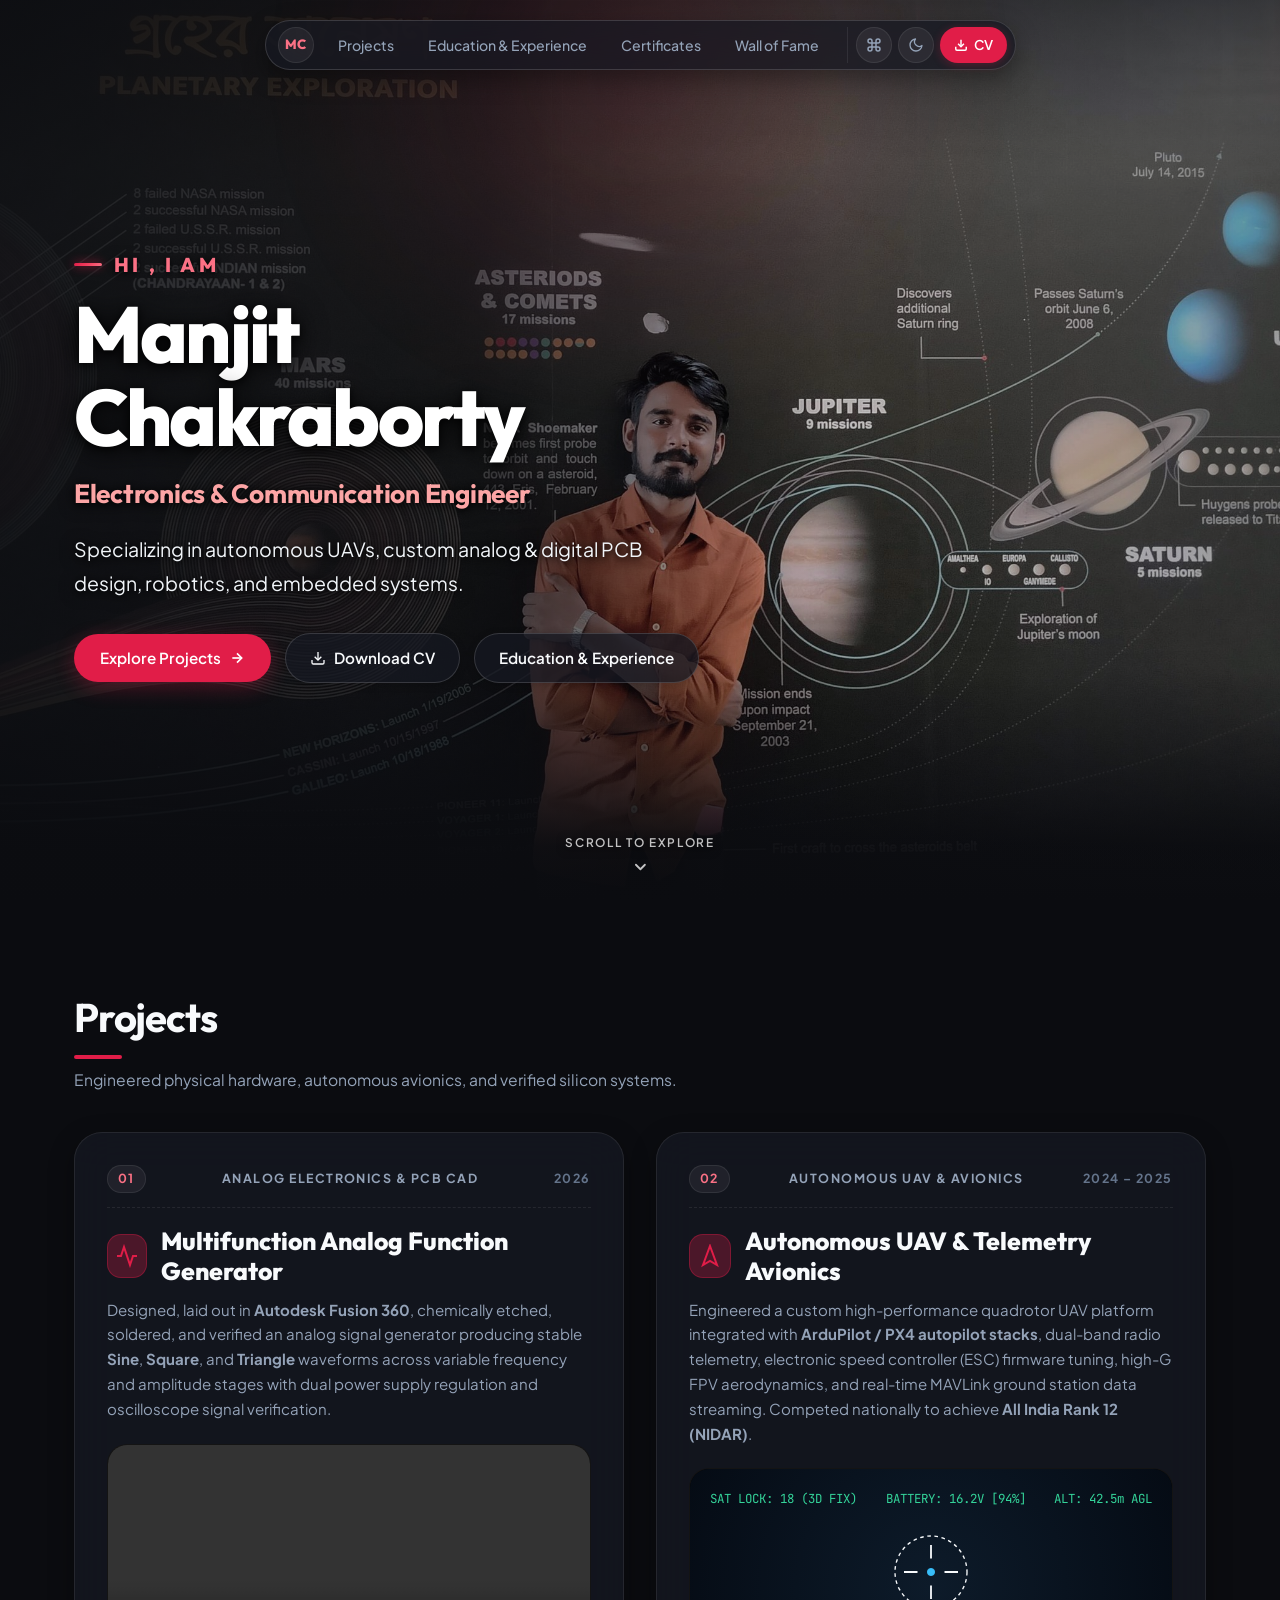
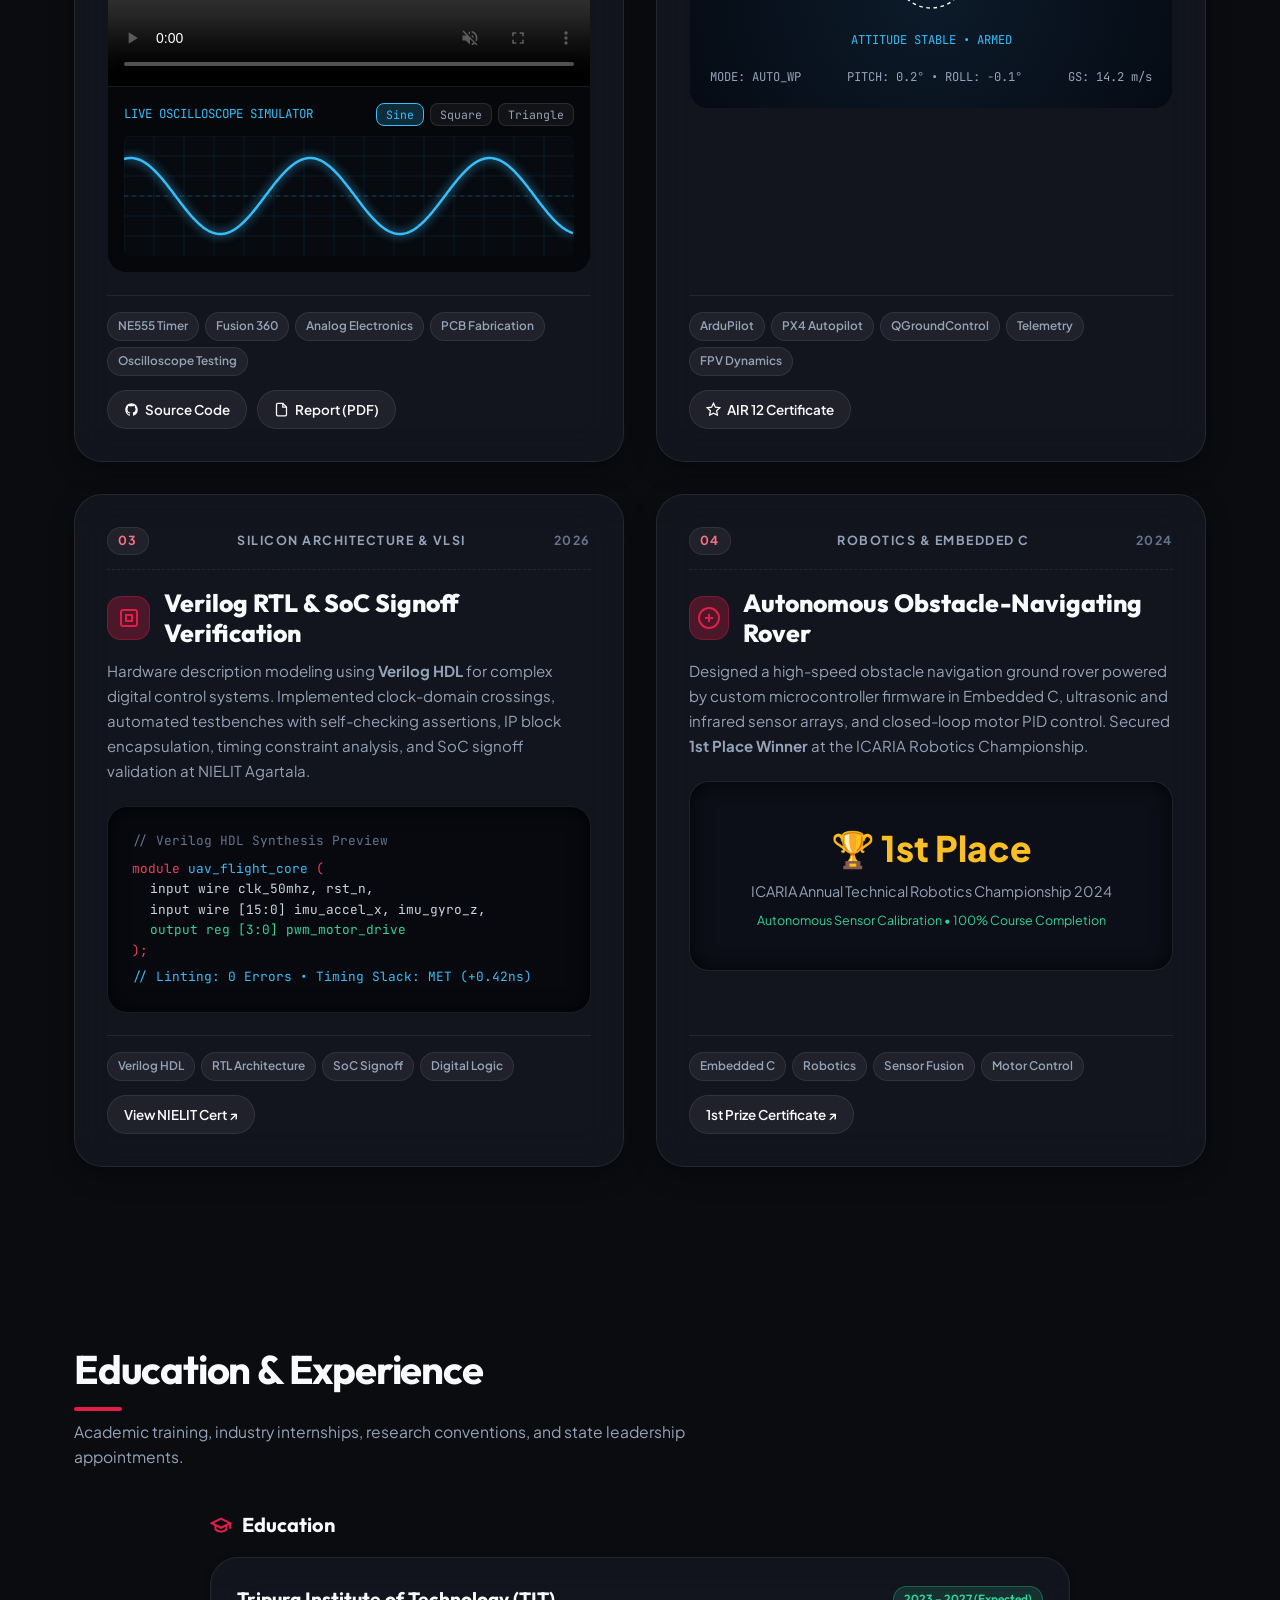
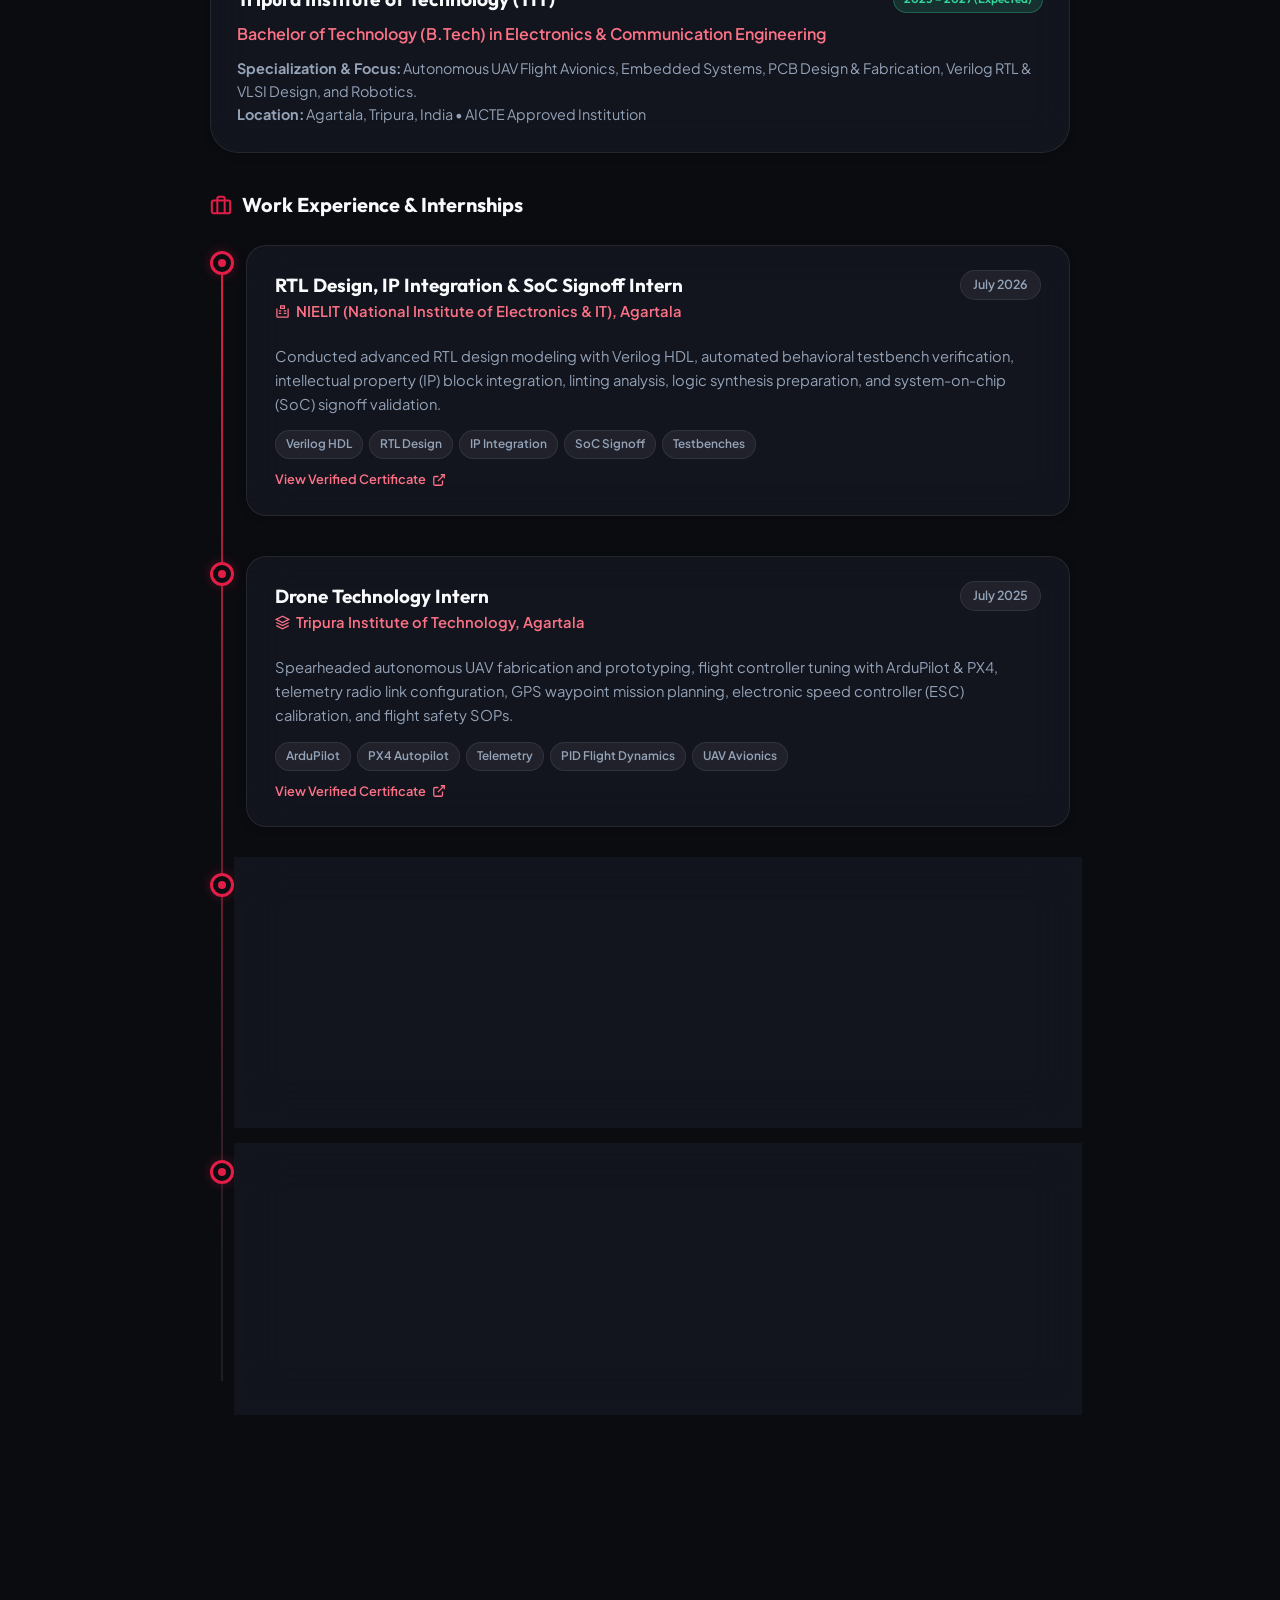
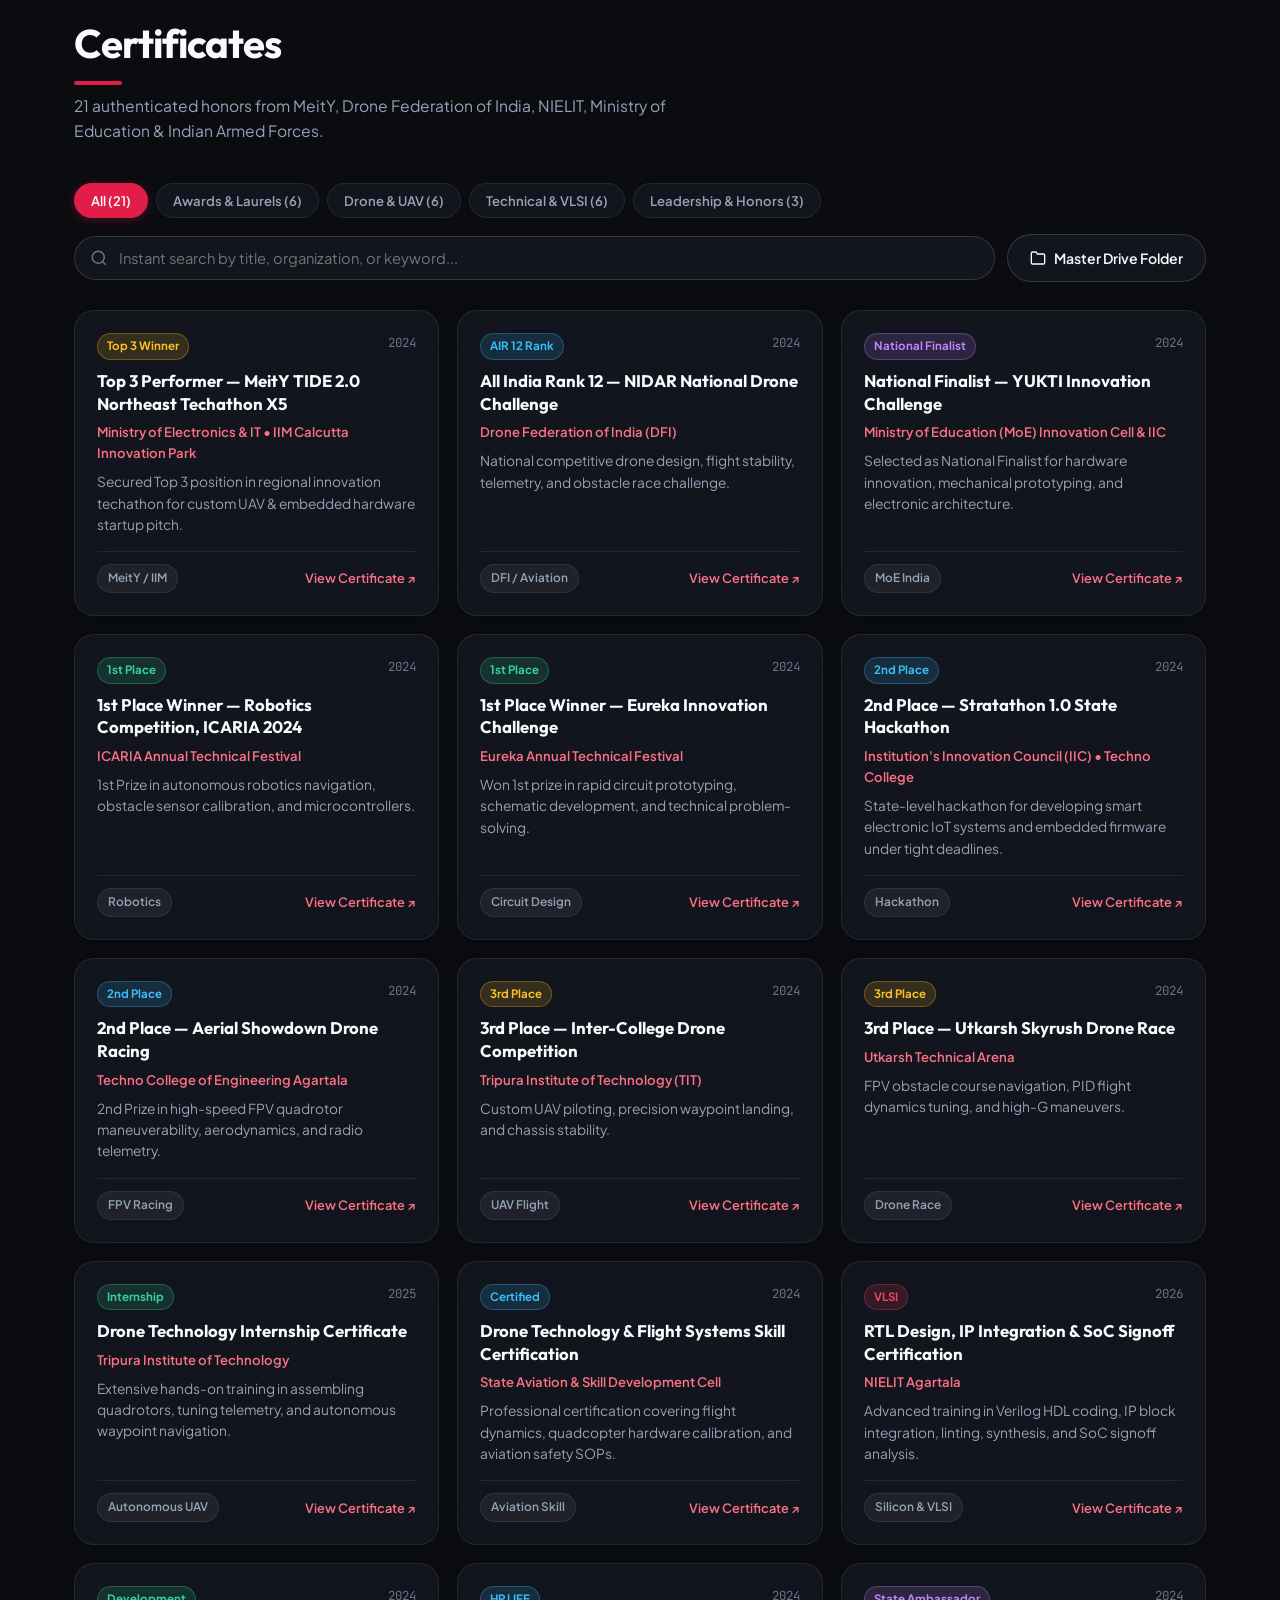
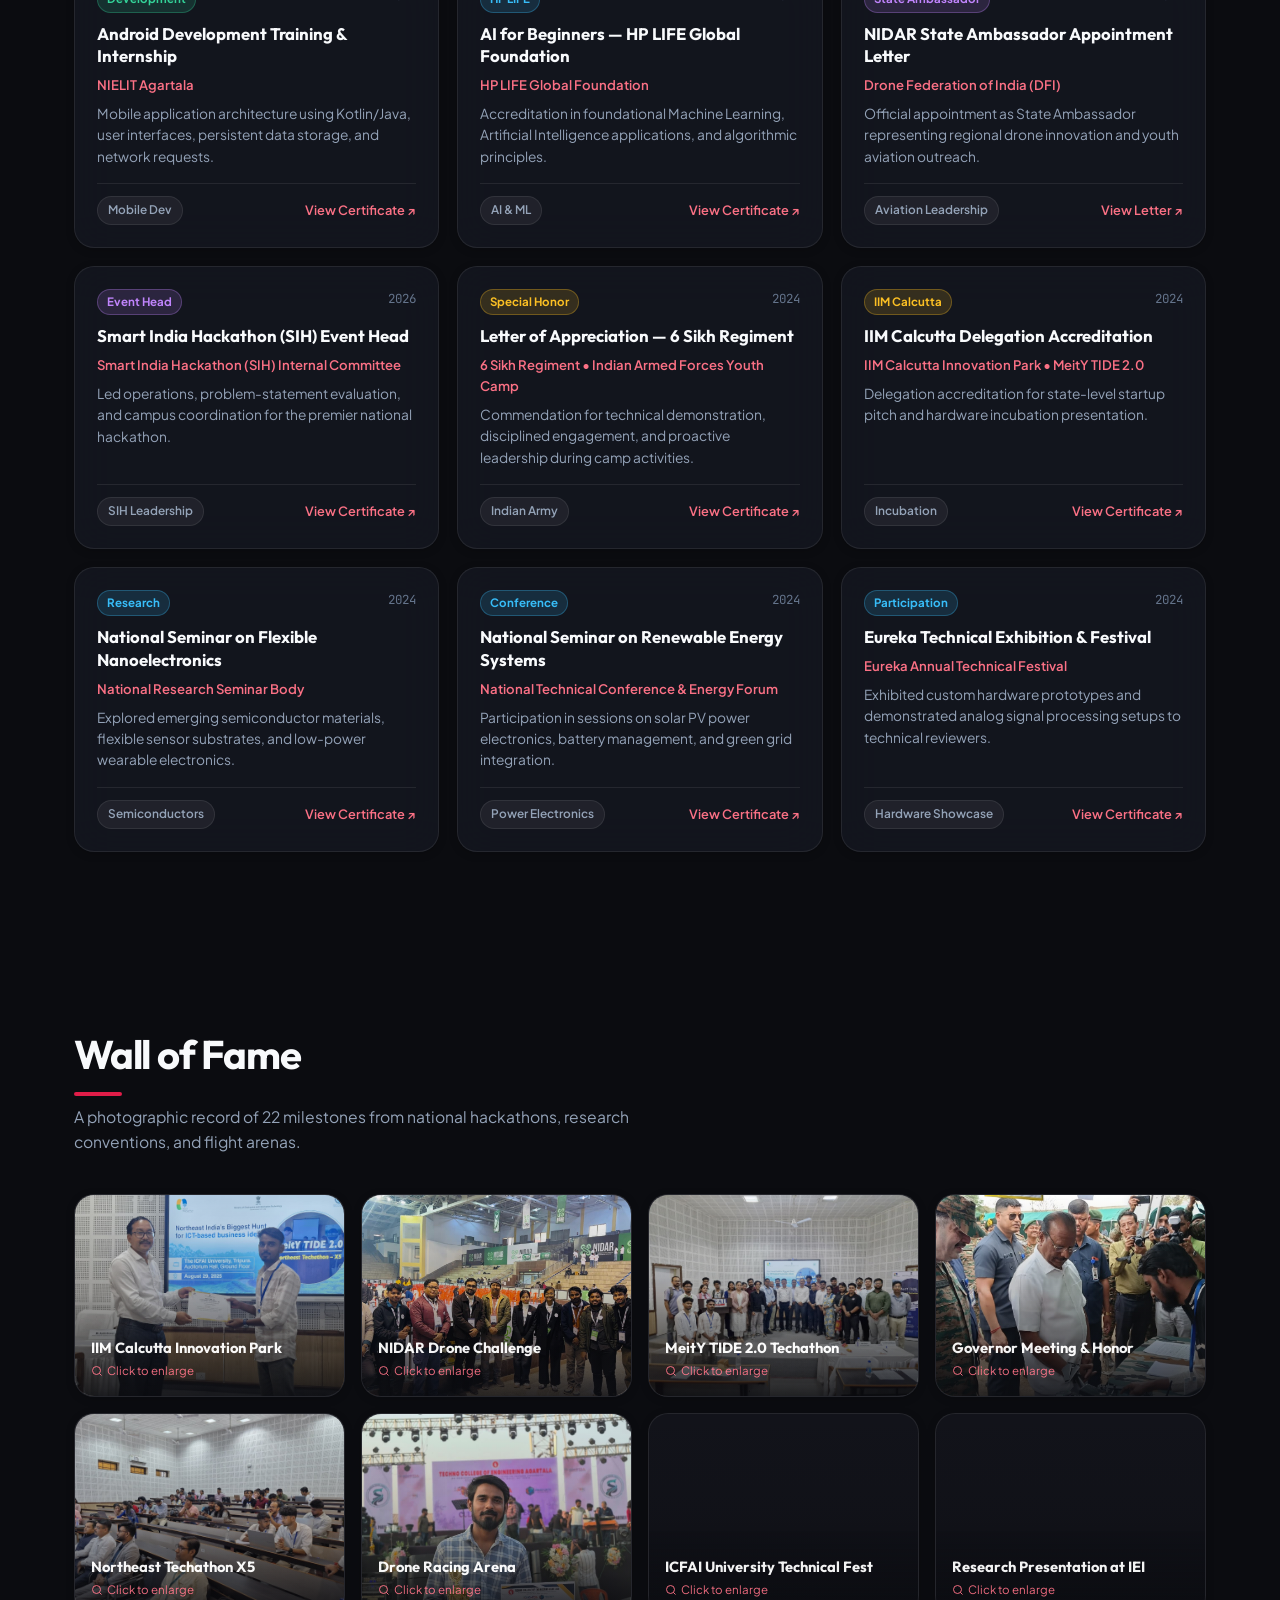
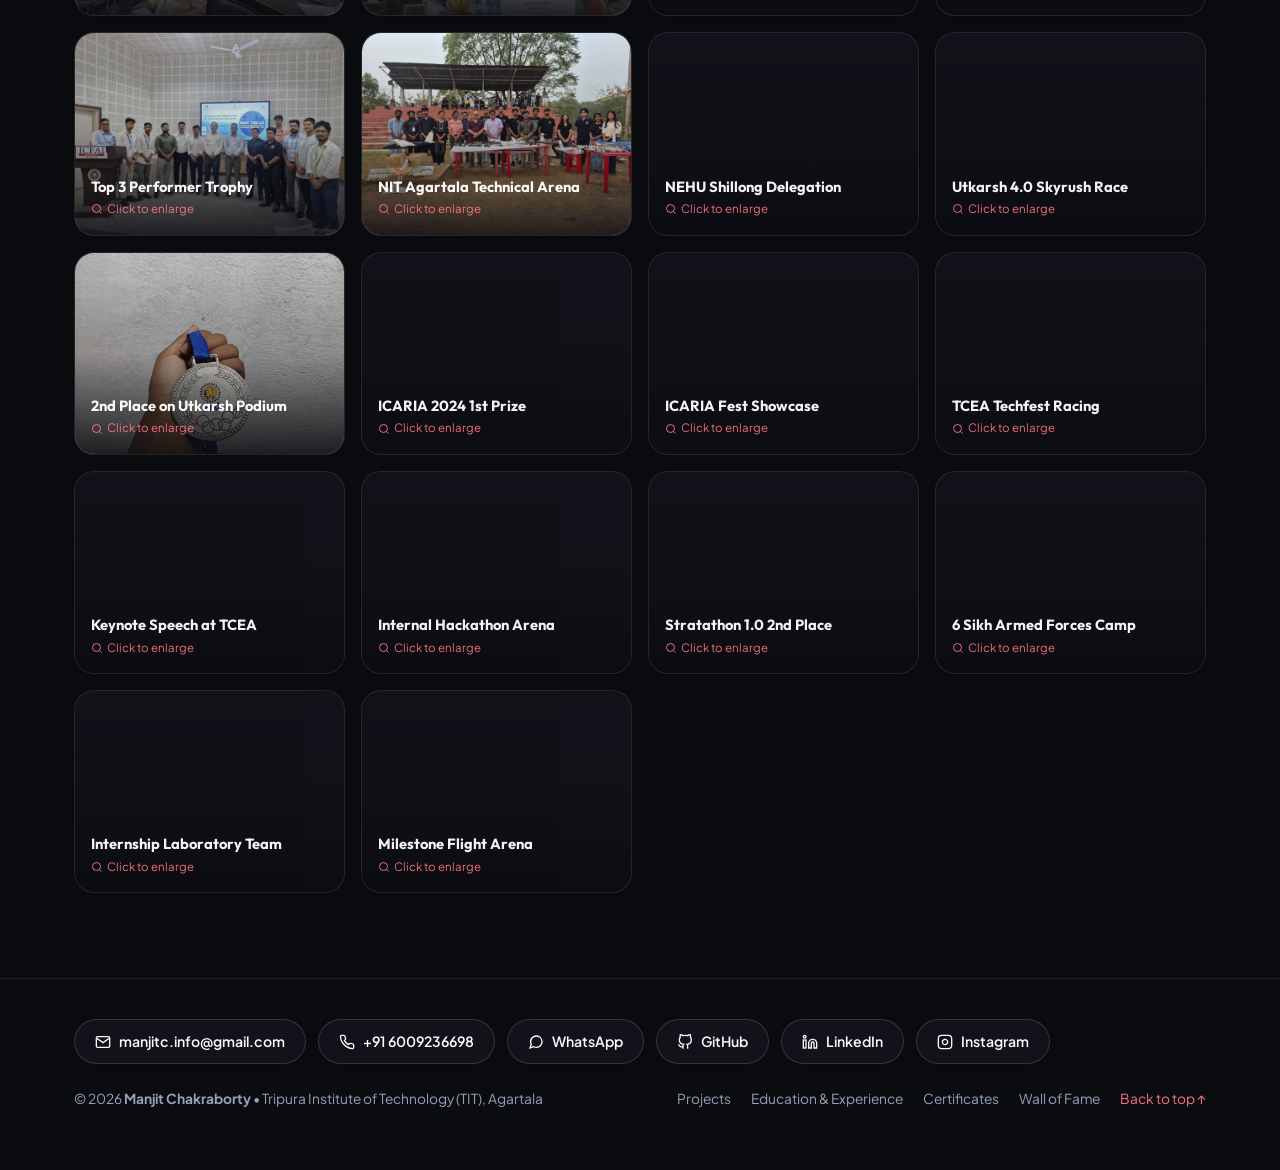
==== index.html @ c86afe55 "nn" ====
<!DOCTYPE html>
<html lang="en">
<head>
    <meta charset="UTF-8">
    <meta name="viewport" content="width=device-width, initial-scale=1.0, viewport-fit=cover">
    <title>Manjit Chakraborty | Electronics &amp; Communication Engineer &bull; UAVs, Robotics &amp; Embedded Systems</title>
    <meta name="description" content="Portfolio of Manjit Chakraborty — Electronics &amp; Communication Engineer specializing in autonomous UAVs, embedded systems, custom PCB design, and robotics. Explore projects, certifications, and achievements.">
    <meta name="keywords" content="Manjit Chakraborty, Electronics Engineer, UAV Autopilot, Embedded Systems, PCB Design, Robotics, Drone Technology, Agartala, TIT">
    <meta name="author" content="Manjit Chakraborty">
    <meta name="theme-color" content="#0b0c10">

    <!-- Favicon -->
    <link rel="icon" type="image/svg+xml" href="favicon.svg">

    <!-- Open Graph & Social Cards -->
    <meta property="og:title" content="Manjit Chakraborty | Electronics &amp; Communication Engineer">
    <meta property="og:description" content="Autonomous UAVs, custom analog &amp; digital PCB design, robotics, and embedded systems.">
    <meta property="og:image" content="profile.png">
    <meta property="og:type" content="website">
    <meta name="twitter:card" content="summary_large_image">
    <meta name="twitter:title" content="Manjit Chakraborty | Electronics &amp; Communication Engineer">
    <meta name="twitter:description" content="Autonomous UAVs, custom analog &amp; digital PCB design, robotics, and embedded systems.">
    <meta name="twitter:image" content="profile.png">

    <!-- Google Fonts -->
    <link rel="preconnect" href="https://fonts.googleapis.com">
    <link rel="preconnect" href="https://fonts.gstatic.com" crossorigin>
    <link href="https://fonts.googleapis.com/css2?family=Outfit:wght@400;500;600;700;800&family=Plus+Jakarta+Sans:wght@400;500;600;700;800&family=JetBrains+Mono:wght@400;500;600&display=swap" rel="stylesheet">

    <!-- Stylesheet -->
    <link rel="stylesheet" href="style.css">

    <!-- Anti-flash Theme Initialization -->
    <script>
        (function() {
            try {
                const savedTheme = localStorage.getItem('theme');
                if (savedTheme === 'light') {
                    document.documentElement.setAttribute('data-theme', 'light');
                } else {
                    document.documentElement.removeAttribute('data-theme');
                }
            } catch (e) {}
        })();
    </script>
</head>
<body>

    <!-- ==========================================================================
         1. FLOATING NAVIGATION BAR (awrs.me Dock Style)
         ========================================================================== -->
    <header class="site-header">
        <nav class="dock-nav" aria-label="Main Navigation">
            <!-- Clickable Logo / Monogram -->
            <a href="#hero" class="dock-logo" title="Back to Top / Hero" aria-label="Manjit Chakraborty - Home">
                <span class="dock-logo-text">MC</span>
            </a>

            <!-- Navigation Links (Only: Projects, Education & Experience, Certificates, Wall of Fame) -->
            <ul class="dock-menu">
                <li><a href="#projects" class="dock-link active">Projects</a></li>
                <li><a href="#experience" class="dock-link">Education &amp; Experience</a></li>
                <li><a href="#certificates" class="dock-link">Certificates</a></li>
                <li><a href="#wall-of-fame" class="dock-link">Wall of Fame</a></li>
            </ul>

            <!-- Dock Quick Actions -->
            <div class="dock-actions">
                <!-- Command Palette Shortcut Button (⌘ / Ctrl+K) -->
                <button id="cmdTrigger" class="btn-icon-dock" title="Quick Search (⌘K / Ctrl+K)" aria-label="Open Command Palette">
                    <svg width="16" height="16" viewBox="0 0 24 24" fill="none" stroke="currentColor" stroke-width="2.2" stroke-linecap="round" stroke-linejoin="round">
                        <path d="M18 3a3 3 0 0 0-3 3v12a3 3 0 0 0 3 3 3 3 0 0 0 3-3 3 3 0 0 0-3-3H6a3 3 0 0 0-3 3 3 3 0 0 0 3 3 3 3 0 0 0 3-3V6a3 3 0 0 0-3-3 3 3 0 0 0-3 3 3 3 0 0 0 3 3h12a3 3 0 0 0 3-3 3 3 0 0 0-3-3z"/>
                    </svg>
                </button>

                <!-- Theme Toggle Button (Dark/Light) -->
                <button id="themeToggle" class="btn-icon-dock" title="Toggle Dark/Light Mode" aria-label="Toggle Theme">
                    <svg class="theme-icon-moon" width="16" height="16" viewBox="0 0 24 24" fill="none" stroke="currentColor" stroke-width="2" stroke-linecap="round" stroke-linejoin="round">
                        <path d="M21 12.79A9 9 0 1 1 11.21 3 7 7 0 0 0 21 12.79z"/>
                    </svg>
                    <svg class="theme-icon-sun" width="16" height="16" viewBox="0 0 24 24" fill="none" stroke="currentColor" stroke-width="2" stroke-linecap="round" stroke-linejoin="round">
                        <circle cx="12" cy="12" r="5"/>
                        <line x1="12" y1="1" x2="12" y2="3"/>
                        <line x1="12" y1="21" x2="12" y2="23"/>
                        <line x1="4.22" y1="4.22" x2="5.64" y2="5.64"/>
                        <line x1="18.36" y1="18.36" x2="19.78" y2="19.78"/>
                        <line x1="1" y1="12" x2="3" y2="12"/>
                        <line x1="21" y1="12" x2="23" y2="12"/>
                        <line x1="4.22" y1="19.78" x2="5.64" y2="18.36"/>
                        <line x1="18.36" y1="5.64" x2="19.78" y2="4.22"/>
                    </svg>
                </button>

                <!-- Quick Resume Download Button -->
                <a href="Manjit_Chakraborty_Resume.pdf" download id="dockResumeBtn" class="btn-resume-dock" title="Download Resume">
                    <svg width="14" height="14" viewBox="0 0 24 24" fill="none" stroke="currentColor" stroke-width="2.5"><path d="M21 15v4a2 2 0 0 1-2 2H5a2 2 0 0 1-2-2v-4"/><polyline points="7 10 12 15 17 10"/><line x1="12" y1="15" x2="12" y2="3"/></svg>
                    <span>CV</span>
                </a>

                <!-- Mobile Menu Hamburger Button -->
                <button id="mobileMenuTrigger" class="btn-icon-dock btn-mobile-nav" title="Open Navigation Menu" aria-label="Open Navigation Menu">
                    <svg width="18" height="18" viewBox="0 0 24 24" fill="none" stroke="currentColor" stroke-width="2.2" stroke-linecap="round" stroke-linejoin="round">
                        <line x1="3" y1="12" x2="21" y2="12"></line>
                        <line x1="3" y1="6" x2="21" y2="6"></line>
                        <line x1="3" y1="18" x2="21" y2="18"></line>
                    </svg>
                </button>
            </div>
        </nav>
    </header>

    <!-- Mobile Navigation Drawer -->
    <div id="mobileNavDrawer" class="mobile-nav-drawer" role="dialog" aria-modal="true" aria-label="Mobile Navigation">
        <div class="mobile-nav-backdrop" id="mobileNavBackdrop"></div>
        <div class="mobile-nav-panel">
            <div class="mobile-nav-header">
                <a href="#hero" class="mobile-nav-brand" id="mobileBrandLink">
                    <span class="mobile-brand-badge">MC</span>
                    <span class="mobile-brand-name">Manjit Chakraborty</span>
                </a>
                <button id="mobileMenuClose" class="btn-icon-dock" title="Close Menu" aria-label="Close Navigation Menu">
                    <svg width="18" height="18" viewBox="0 0 24 24" fill="none" stroke="currentColor" stroke-width="2.2" stroke-linecap="round" stroke-linejoin="round">
                        <line x1="18" y1="6" x2="6" y2="18"></line>
                        <line x1="6" y1="6" x2="18" y2="18"></line>
                    </svg>
                </button>
            </div>

            <nav class="mobile-nav-links">
                <a href="#projects" class="mobile-nav-link">
                    <svg width="18" height="18" viewBox="0 0 24 24" fill="none" stroke="currentColor" stroke-width="2"><polygon points="12 2 2 7 12 12 22 7 12 2"/><polyline points="2 17 12 22 22 17"/></svg>
                    <span>Projects</span>
                </a>
                <a href="#experience" class="mobile-nav-link">
                    <svg width="18" height="18" viewBox="0 0 24 24" fill="none" stroke="currentColor" stroke-width="2"><path d="M22 10v6M2 10l10-5 10 5-10 5z"/><path d="M6 12v5c3 3 9 3 12 0v-5"/></svg>
                    <span>Education &amp; Experience</span>
                </a>
                <a href="#certificates" class="mobile-nav-link">
                    <svg width="18" height="18" viewBox="0 0 24 24" fill="none" stroke="currentColor" stroke-width="2"><circle cx="12" cy="8" r="7"/><polyline points="8.21 13.89 7 23 12 20 17 23 15.79 13.88"/></svg>
                    <span>Certificates (21 Verified)</span>
                </a>
                <a href="#wall-of-fame" class="mobile-nav-link">
                    <svg width="18" height="18" viewBox="0 0 24 24" fill="none" stroke="currentColor" stroke-width="2"><rect x="3" y="3" width="18" height="18" rx="2"/><circle cx="8.5" cy="8.5" r="1.5"/><polyline points="21 15 16 10 5 21"/></svg>
                    <span>Wall of Fame</span>
                </a>
            </nav>

            <div class="mobile-nav-actions">
                <a href="Manjit_Chakraborty_Resume.pdf" download class="btn-primary mobile-resume-btn" style="width: 100%; justify-content: center;">
                    <svg width="16" height="16" viewBox="0 0 24 24" fill="none" stroke="currentColor" stroke-width="2.2"><path d="M21 15v4a2 2 0 0 1-2 2H5a2 2 0 0 1-2-2v-4"/><polyline points="7 10 12 15 17 10"/><line x1="12" y1="15" x2="12" y2="3"/></svg>
                    <span>Download Resume PDF</span>
                </a>

                <div class="mobile-quick-contacts">
                    <a href="tel:+916009236698" class="mobile-contact-pill" title="Call Manjit">
                        <svg width="14" height="14" viewBox="0 0 24 24" fill="none" stroke="currentColor" stroke-width="2"><path d="M22 16.92v3a2 2 0 0 1-2.18 2 19.79 19.79 0 0 1-8.63-3.07 19.5 19.5 0 0 1-6-6 19.79 19.79 0 0 1-3.07-8.67A2 2 0 0 1 4.11 2h3a2 2 0 0 1 2 1.72 12.84 12.84 0 0 0 .7 2.81 2 2 0 0 1-.45 2.11L8.09 9.91a16 16 0 0 0 6 6l1.27-1.27a2 2 0 0 1 2.11-.45 12.84 12.84 0 0 0 2.81.7A2 2 0 0 1 22 16.92z"/></svg>
                        <span>+91 6009236698</span>
                    </a>
                    <a href="mailto:manjitc.info@gmail.com" class="mobile-contact-pill" title="Email Manjit">
                        <svg width="14" height="14" viewBox="0 0 24 24" fill="none" stroke="currentColor" stroke-width="2"><path d="M4 4h16c1.1 0 2 .9 2 2v12c0 1.1-.9 2-2 2H4c-1.1 0-2-.9-2-2V6c0-1.1.9-2 2-2z"/><polyline points="22,6 12,13 2,6"/></svg>
                        <span>manjitc.info@gmail.com</span>
                    </a>
                </div>
            </div>
        </div>
    </div>

    <!-- ==========================================================================
         2. HERO LANDING SECTION (Full Photo Background with Direct Text)
         ========================================================================== -->
    <section id="hero" class="hero-landing-section">
        <div class="hero-backdrop-container">
            <img src="hero-bg.jpg" alt="Manjit Chakraborty - Electronics &amp; Communication Engineer" class="hero-backdrop-img" fetchpriority="high" decoding="async">
            <div class="hero-overlay-gradient"></div>
        </div>

        <div class="container hero-content-wrapper">
            <div class="hero-direct-content">
                <div class="hero-eyebrow-text">HI , I AM</div>
                <h1 class="hero-headline">Manjit Chakraborty</h1>
                <div class="hero-role-title">Electronics &amp; Communication Engineer</div>
                <p class="hero-about-text">
                    Specializing in autonomous UAVs, custom analog &amp; digital PCB design, robotics, and embedded systems.
                </p>

                <div class="hero-action-buttons">
                    <a href="#projects" class="btn-primary">
                        <span>Explore Projects</span>
                        <svg width="16" height="16" viewBox="0 0 24 24" fill="none" stroke="currentColor" stroke-width="2.5"><line x1="5" y1="12" x2="19" y2="12"/><polyline points="12 5 19 12 12 19"/></svg>
                    </a>
                    <a href="Manjit_Chakraborty_Resume.pdf" download class="btn-secondary">
                        <svg width="16" height="16" viewBox="0 0 24 24" fill="none" stroke="currentColor" stroke-width="2"><path d="M21 15v4a2 2 0 0 1-2 2H5a2 2 0 0 1-2-2v-4"/><polyline points="7 10 12 15 17 10"/><line x1="12" y1="15" x2="12" y2="3"/></svg>
                        <span>Download CV</span>
                    </a>
                    <a href="#experience" class="btn-secondary">
                        <span>Education &amp; Experience</span>
                    </a>
                </div>
            </div>
        </div>

        <!-- Scroll Indicator Cue -->
        <div class="hero-scroll-cue">
            <a href="#projects" aria-label="Scroll to explore projects">
                <span class="scroll-cue-text">Scroll to explore</span>
                <svg class="scroll-cue-arrow" width="18" height="18" viewBox="0 0 24 24" fill="none" stroke="currentColor" stroke-width="2.4" stroke-linecap="round" stroke-linejoin="round">
                    <polyline points="6 9 12 15 18 9"></polyline>
                </svg>
            </a>
        </div>
    </section>

    <!-- ==========================================================================
         3. SECTION 1: PROJECTS (awrs.me Signature Showcase Cards)
         ========================================================================== -->
    <section id="projects" class="section">
        <div class="container">
            <div class="section-header">
                <h2 class="section-title">Projects</h2>
                <p class="section-subtitle">Engineered physical hardware, autonomous avionics, and verified silicon systems.</p>
            </div>

            <div class="projects-grid">

                <!-- PROJECT 1 (FLAGSHIP): Multifunction Analog Function Generator -->
                <div class="project-card">
                    <div class="project-top-bar">
                        <span class="project-index">01</span>
                        <span class="project-category">ANALOG ELECTRONICS &amp; PCB CAD</span>
                        <span>2026</span>
                    </div>

                    <div class="project-header-row">
                        <div class="project-emblem">
                            <svg width="24" height="24" viewBox="0 0 24 24" fill="none" stroke="currentColor" stroke-width="2"><polyline points="22 12 18 12 15 21 9 3 6 12 2 12"/></svg>
                        </div>
                        <h3 class="project-title">Multifunction Analog Function Generator</h3>
                    </div>

                    <p class="project-summary">
                        Designed, laid out in <strong>Autodesk Fusion 360</strong>, chemically etched, soldered, and verified an analog signal generator producing stable <strong>Sine</strong>, <strong>Square</strong>, and <strong>Triangle</strong> waveforms across variable frequency and amplitude stages with dual power supply regulation and oscilloscope signal verification.
                    </p>

                    <!-- Real Media Showcase: Embedded Video + Interactive Oscilloscope Canvas -->
                    <div class="project-media-frame">
                        <video class="project-video" autoplay muted loop playsinline controls preload="metadata">
                            <source src="function-generator.mp4" type="video/mp4">
                            Your browser does not support HTML5 video playback.
                        </video>

                        <!-- Live Oscilloscope Interactive Visualizer Widget -->
                        <div class="oscilloscope-box">
                            <div class="osc-header">
                                <span>LIVE OSCILLOSCOPE SIMULATOR</span>
                                <div class="osc-wave-buttons">
                                    <button class="btn-osc-wave active" data-wave="sine">Sine</button>
                                    <button class="btn-osc-wave" data-wave="square">Square</button>
                                    <button class="btn-osc-wave" data-wave="triangle">Triangle</button>
                                </div>
                            </div>
                            <canvas id="oscilloscopeCanvas"></canvas>
                        </div>
                    </div>

                    <div class="project-footer">
                        <div class="project-tags-list">
                            <span class="tag-pill">NE555 Timer</span>
                            <span class="tag-pill">Fusion 360</span>
                            <span class="tag-pill">Analog Electronics</span>
                            <span class="tag-pill">PCB Fabrication</span>
                            <span class="tag-pill">Oscilloscope Testing</span>
                        </div>
                        <div class="project-links">
                            <a href="https://github.com/manjit32987/function-generator" target="_blank" rel="noopener noreferrer" class="btn-project">
                                <svg width="15" height="15" viewBox="0 0 24 24" fill="currentColor"><path d="M12 2C6.48 2 2 6.58 2 12.23c0 4.52 2.87 8.36 6.84 9.71.5.1.68-.22.68-.49 0-.24-.01-1.04-.01-1.89-2.78.62-3.37-1.2-3.37-1.2-.45-1.19-1.11-1.5-1.11-1.5-.91-.64.07-.63.07-.63 1.01.07 1.54 1.08 1.54 1.08.9 1.58 2.35 1.12 2.92.86.09-.67.35-1.12.64-1.38-2.22-.26-4.56-1.14-4.56-5.08 0-1.12.39-2.03 1.03-2.75-.1-.26-.45-1.31.1-2.73 0 0 .84-.28 2.75 1.05A9.26 9.26 0 0 1 12 6.93c.85 0 1.71.12 2.51.34 1.91-1.33 2.75-1.05 2.75-1.05.55 1.42.2 2.47.1 2.73.64.72 1.03 1.63 1.03 2.75 0 3.95-2.35 4.82-4.58 5.07.36.32.68.93.68 1.88 0 1.36-.01 2.46-.01 2.8 0 .27.18.59.69.49A10.25 10.25 0 0 0 22 12.23C22 6.58 17.52 2 12 2Z"/></svg>
                                <span>Source Code</span>
                            </a>
                            <a href="Function_Generator_Report.pdf" target="_blank" rel="noopener noreferrer" class="btn-project">
                                <svg width="15" height="15" viewBox="0 0 24 24" fill="none" stroke="currentColor" stroke-width="2"><path d="M14 2H6a2 2 0 0 0-2 2v16a2 2 0 0 0 2 2h12a2 2 0 0 0 2-2V8Z"/><polyline points="14 2 14 8 20 8"/></svg>
                                <span>Report (PDF)</span>
                            </a>
                        </div>
                    </div>
                </div>

                <!-- PROJECT 2: Autonomous UAV & Flight Telemetry Platform -->
                <div class="project-card">
                    <div class="project-top-bar">
                        <span class="project-index">02</span>
                        <span class="project-category">AUTONOMOUS UAV &amp; AVIONICS</span>
                        <span>2024 &ndash; 2025</span>
                    </div>

                    <div class="project-header-row">
                        <div class="project-emblem">
                            <svg width="24" height="24" viewBox="0 0 24 24" fill="none" stroke="currentColor" stroke-width="2"><polygon points="12 2 19 21 12 17 5 21 12 2"/></svg>
                        </div>
                        <h3 class="project-title">Autonomous UAV &amp; Telemetry Avionics</h3>
                    </div>

                    <p class="project-summary">
                        Engineered a custom high-performance quadrotor UAV platform integrated with <strong>ArduPilot / PX4 autopilot stacks</strong>, dual-band radio telemetry, electronic speed controller (ESC) firmware tuning, high-G FPV aerodynamics, and real-time MAVLink ground station data streaming. Competed nationally to achieve <strong>All India Rank 12 (NIDAR)</strong>.
                    </p>

                    <!-- Interactive Flight Telemetry HUD Demo -->
                    <div class="project-media-frame">
                        <div class="telemetry-hud-box">
                            <div class="hud-top-data">
                                <span>SAT LOCK: 18 (3D FIX)</span>
                                <span>BATTERY: 16.2V [94%]</span>
                                <span>ALT: 42.5m AGL</span>
                            </div>
                            <div class="hud-center-crosshair">
                                <svg class="hud-crosshair-svg" width="90" height="90" viewBox="0 0 100 100" fill="none">
                                    <circle cx="50" cy="50" r="40" stroke="currentColor" stroke-width="1.5" stroke-dasharray="4 4"/>
                                    <line x1="50" y1="20" x2="50" y2="35" stroke="currentColor" stroke-width="2"/>
                                    <line x1="50" y1="65" x2="50" y2="80" stroke="currentColor" stroke-width="2"/>
                                    <line x1="20" y1="50" x2="35" y2="50" stroke="currentColor" stroke-width="2"/>
                                    <line x1="65" y1="50" x2="80" y2="50" stroke="currentColor" stroke-width="2"/>
                                    <circle cx="50" cy="50" r="4" fill="#38bdf8"/>
                                </svg>
                                <div style="font-size: 0.76rem; color: #38bdf8; margin-top: 6px;">ATTITUDE STABLE &bull; ARMED</div>
                            </div>
                            <div class="hud-bottom-status">
                                <span>MODE: AUTO_WP</span>
                                <span>PITCH: 0.2&deg; &bull; ROLL: -0.1&deg;</span>
                                <span>GS: 14.2 m/s</span>
                            </div>
                        </div>
                    </div>

                    <div class="project-footer">
                        <div class="project-tags-list">
                            <span class="tag-pill">ArduPilot</span>
                            <span class="tag-pill">PX4 Autopilot</span>
                            <span class="tag-pill">QGroundControl</span>
                            <span class="tag-pill">Telemetry</span>
                            <span class="tag-pill">FPV Dynamics</span>
                        </div>
                        <div class="project-links">
                            <a href="https://drive.google.com/file/d/19Qrl7LJOrPkZT7DiEd8BkMt911IFQqVK/view" target="_blank" rel="noopener noreferrer" class="btn-project">
                                <svg width="15" height="15" viewBox="0 0 24 24" fill="none" stroke="currentColor" stroke-width="2"><path d="M12 2l3.09 6.26L22 9.27l-5 4.87 1.18 6.88L12 17.77l-6.18 3.25L7 14.14 2 9.27l6.91-1.01L12 2z"/></svg>
                                <span>AIR 12 Certificate</span>
                            </a>
                        </div>
                    </div>
                </div>

                <!-- PROJECT 3: RTL Design, IP Integration & SoC Signoff -->
                <div class="project-card">
                    <div class="project-top-bar">
                        <span class="project-index">03</span>
                        <span class="project-category">SILICON ARCHITECTURE &amp; VLSI</span>
                        <span>2026</span>
                    </div>

                    <div class="project-header-row">
                        <div class="project-emblem">
                            <svg width="24" height="24" viewBox="0 0 24 24" fill="none" stroke="currentColor" stroke-width="2"><rect x="4" y="4" width="16" height="16" rx="2"/><rect x="9" y="9" width="6" height="6"/></svg>
                        </div>
                        <h3 class="project-title">Verilog RTL &amp; SoC Signoff Verification</h3>
                    </div>

                    <p class="project-summary">
                        Hardware description modeling using <strong>Verilog HDL</strong> for complex digital control systems. Implemented clock-domain crossings, automated testbenches with self-checking assertions, IP block encapsulation, timing constraint analysis, and SoC signoff validation at NIELIT Agartala.
                    </p>

                    <div class="project-media-frame" style="padding: 24px; font-family: var(--font-mono); font-size: 0.8rem; background: #07090e; color: #a5f3fc; min-height: 190px; display: flex; flex-direction: column; justify-content: center;">
                        <div style="color: #64748b; margin-bottom: 8px;">// Verilog HDL Synthesis Preview</div>
                        <div style="color: #f43f5e;">module <span style="color: #38bdf8;">uav_flight_core</span> (</div>
                        <div style="padding-left: 18px; color: #cbd5e1;">input wire clk_50mhz, rst_n,</div>
                        <div style="padding-left: 18px; color: #cbd5e1;">input wire [15:0] imu_accel_x, imu_gyro_z,</div>
                        <div style="padding-left: 18px; color: #34d399;">output reg [3:0] pwm_motor_drive</div>
                        <div style="color: #f43f5e;">);</div>
                        <div style="color: #38bdf8; margin-top: 6px;">// Linting: 0 Errors &bull; Timing Slack: MET (+0.42ns)</div>
                    </div>

                    <div class="project-footer">
                        <div class="project-tags-list">
                            <span class="tag-pill">Verilog HDL</span>
                            <span class="tag-pill">RTL Architecture</span>
                            <span class="tag-pill">SoC Signoff</span>
                            <span class="tag-pill">Digital Logic</span>
                        </div>
                        <div class="project-links">
                            <a href="https://drive.google.com/file/d/15pSBqQmv0iYMABABqz_fccBPX9yn4Vds/view" target="_blank" rel="noopener noreferrer" class="btn-project">
                                <span>View NIELIT Cert ↗</span>
                            </a>
                        </div>
                    </div>
                </div>

                <!-- PROJECT 4: Autonomous Obstacle-Navigating Rover -->
                <div class="project-card">
                    <div class="project-top-bar">
                        <span class="project-index">04</span>
                        <span class="project-category">ROBOTICS &amp; EMBEDDED C</span>
                        <span>2024</span>
                    </div>

                    <div class="project-header-row">
                        <div class="project-emblem">
                            <svg width="24" height="24" viewBox="0 0 24 24" fill="none" stroke="currentColor" stroke-width="2"><circle cx="12" cy="12" r="10"/><path d="M12 8v8"/><path d="M8 12h8"/></svg>
                        </div>
                        <h3 class="project-title">Autonomous Obstacle-Navigating Rover</h3>
                    </div>

                    <p class="project-summary">
                        Designed a high-speed obstacle navigation ground rover powered by custom microcontroller firmware in Embedded C, ultrasonic and infrared sensor arrays, and closed-loop motor PID control. Secured <strong>1st Place Winner</strong> at the ICARIA Robotics Championship.
                    </p>

                    <div class="project-media-frame" style="padding: 24px; background: #0c0f17; color: #ffffff; display: flex; align-items: center; justify-content: center; min-height: 190px;">
                        <div style="text-align: center;">
                            <div style="font-size: 2.2rem; font-weight: 800; color: #fbbf24; margin-bottom: 4px;">🏆 1st Place</div>
                            <div style="font-size: 0.9rem; color: var(--text-secondary);">ICARIA Annual Technical Robotics Championship 2024</div>
                            <div style="font-size: 0.78rem; color: #34d399; margin-top: 8px;">Autonomous Sensor Calibration &bull; 100% Course Completion</div>
                        </div>
                    </div>

                    <div class="project-footer">
                        <div class="project-tags-list">
                            <span class="tag-pill">Embedded C</span>
                            <span class="tag-pill">Robotics</span>
                            <span class="tag-pill">Sensor Fusion</span>
                            <span class="tag-pill">Motor Control</span>
                        </div>
                        <div class="project-links">
                            <a href="https://drive.google.com/file/d/1NTVseX2LAvj72n29ceRfY4ATtVUa7ArC/view" target="_blank" rel="noopener noreferrer" class="btn-project">
                                <span>1st Prize Certificate ↗</span>
                            </a>
                        </div>
                    </div>
                </div>

            </div>
        </div>
    </section>

    <!-- ==========================================================================
         4. SECTION 2: EDUCATION & EXPERIENCE (Combined Unified Section)
         ========================================================================== -->
    <section id="experience" class="section">
        <div class="container">
            <div class="section-header">
                <h2 class="section-title">Education &amp; Experience</h2>
                <p class="section-subtitle">Academic training, industry internships, research conventions, and state leadership appointments.</p>
            </div>

            <!-- Subsection A: Education Card -->
            <div style="max-width: 860px; margin: 0 auto 36px;">
                <h3 style="font-family: var(--font-heading); font-size: 1.25rem; font-weight: 700; color: var(--text-primary); margin-bottom: 16px; display: flex; align-items: center; gap: 10px;">
                    <svg width="22" height="22" viewBox="0 0 24 24" fill="none" stroke="var(--accent-primary)" stroke-width="2.2"><path d="M22 10v6M2 10l10-5 10 5-10 5z"/><path d="M6 12v5c3 3 9 3 12 0v-5"/></svg>
                    <span>Education</span>
                </h3>

                <div class="bento-card" style="padding: 26px;">
                    <div class="education-box" style="margin-top: 0; background: transparent; border: none; padding: 0;">
                        <div class="edu-institution" style="font-size: 1.2rem;">
                            <span>Tripura Institute of Technology (TIT)</span>
                            <span class="edu-badge">2023 &ndash; 2027 (Expected)</span>
                        </div>
                        <div class="edu-degree" style="font-size: 1rem; color: var(--accent-light); font-weight: 600; margin-top: 6px;">
                            Bachelor of Technology (B.Tech) in Electronics &amp; Communication Engineering
                        </div>
                        <div class="edu-spec" style="font-size: 0.9rem; color: var(--text-secondary); margin-top: 10px; line-height: 1.6;">
                            <strong>Specialization &amp; Focus:</strong> Autonomous UAV Flight Avionics, Embedded Systems, PCB Design &amp; Fabrication, Verilog RTL &amp; VLSI Design, and Robotics.<br>
                            <strong>Location:</strong> Agartala, Tripura, India &bull; AICTE Approved Institution
                        </div>
                    </div>
                </div>
            </div>

            <!-- Subsection B: Experience Timeline -->
            <div style="max-width: 860px; margin: 0 auto;">
                <h3 style="font-family: var(--font-heading); font-size: 1.25rem; font-weight: 700; color: var(--text-primary); margin-bottom: 24px; display: flex; align-items: center; gap: 10px;">
                    <svg width="22" height="22" viewBox="0 0 24 24" fill="none" stroke="var(--accent-primary)" stroke-width="2.2"><rect x="2" y="7" width="20" height="14" rx="2" ry="2"/><path d="M16 21V5a2 2 0 0 0-2-2h-4a2 2 0 0 0-2 2v16"/></svg>
                    <span>Work Experience &amp; Internships</span>
                </h3>

                <div class="experience-timeline">

                    <!-- Experience Item 1: RTL Design NIELIT -->
                    <div class="exp-item">
                        <div class="exp-node"></div>
                        <div class="exp-card">
                            <div class="exp-header">
                                <div>
                                    <h3 class="exp-role">RTL Design, IP Integration &amp; SoC Signoff Intern</h3>
                                    <div class="exp-company">
                                        <svg width="15" height="15" viewBox="0 0 24 24" fill="none" stroke="currentColor" stroke-width="2"><path d="M3 21h18M3 7v14M21 7v14M6 11h4M6 15h4M14 11h4M14 15h4M9 3h6v4H9z"/></svg>
                                        <span>NIELIT (National Institute of Electronics &amp; IT), Agartala</span>
                                    </div>
                                </div>
                                <span class="exp-date">July 2026</span>
                            </div>
                            <p class="exp-desc">
                                Conducted advanced RTL design modeling with Verilog HDL, automated behavioral testbench verification, intellectual property (IP) block integration, linting analysis, logic synthesis preparation, and system-on-chip (SoC) signoff validation.
                            </p>
                            <div class="exp-tags">
                                <span class="tag-pill">Verilog HDL</span>
                                <span class="tag-pill">RTL Design</span>
                                <span class="tag-pill">IP Integration</span>
                                <span class="tag-pill">SoC Signoff</span>
                                <span class="tag-pill">Testbenches</span>
                            </div>
                            <a href="https://drive.google.com/file/d/15pSBqQmv0iYMABABqz_fccBPX9yn4Vds/view" target="_blank" rel="noopener noreferrer" class="btn-cert-link">
                                <span>View Verified Certificate</span>
                                <svg width="14" height="14" viewBox="0 0 24 24" fill="none" stroke="currentColor" stroke-width="2.2"><path d="M18 13v6a2 2 0 0 1-2 2H5a2 2 0 0 1-2-2V8a2 2 0 0 1 2-2h6"/><polyline points="15 3 21 3 21 9"/><line x1="10" y1="14" x2="21" y2="3"/></svg>
                            </a>
                        </div>
                    </div>

                    <!-- Experience Item 2: Drone Technology TIT -->
                    <div class="exp-item">
                        <div class="exp-node"></div>
                        <div class="exp-card">
                            <div class="exp-header">
                                <div>
                                    <h3 class="exp-role">Drone Technology Intern</h3>
                                    <div class="exp-company">
                                        <svg width="15" height="15" viewBox="0 0 24 24" fill="none" stroke="currentColor" stroke-width="2"><polygon points="12 2 2 7 12 12 22 7 12 2"/><polyline points="2 17 12 22 22 17"/><polyline points="2 12 12 17 22 12"/></svg>
                                        <span>Tripura Institute of Technology, Agartala</span>
                                    </div>
                                </div>
                                <span class="exp-date">July 2025</span>
                            </div>
                            <p class="exp-desc">
                                Spearheaded autonomous UAV fabrication and prototyping, flight controller tuning with ArduPilot &amp; PX4, telemetry radio link configuration, GPS waypoint mission planning, electronic speed controller (ESC) calibration, and flight safety SOPs.
                            </p>
                            <div class="exp-tags">
                                <span class="tag-pill">ArduPilot</span>
                                <span class="tag-pill">PX4 Autopilot</span>
                                <span class="tag-pill">Telemetry</span>
                                <span class="tag-pill">PID Flight Dynamics</span>
                                <span class="tag-pill">UAV Avionics</span>
                            </div>
                            <a href="https://drive.google.com/file/d/1PYOoNzFcx9598F5W8TntOtXITXTs9CXW/view" target="_blank" rel="noopener noreferrer" class="btn-cert-link">
                                <span>View Verified Certificate</span>
                                <svg width="14" height="14" viewBox="0 0 24 24" fill="none" stroke="currentColor" stroke-width="2.2"><path d="M18 13v6a2 2 0 0 1-2 2H5a2 2 0 0 1-2-2V8a2 2 0 0 1 2-2h6"/><polyline points="15 3 21 3 21 9"/><line x1="10" y1="14" x2="21" y2="3"/></svg>
                            </a>
                        </div>
                    </div>

                    <!-- Experience Item 3: State Ambassador DFI -->
                    <div class="exp-item">
                        <div class="exp-node"></div>
                        <div class="exp-card">
                            <div class="exp-header">
                                <div>
                                    <h3 class="exp-role">NIDAR State Ambassador</h3>
                                    <div class="exp-company">
                                        <svg width="15" height="15" viewBox="0 0 24 24" fill="none" stroke="currentColor" stroke-width="2"><path d="M12 2l3.09 6.26L22 9.27l-5 4.87 1.18 6.88L12 17.77l-6.18 3.25L7 14.14 2 9.27l6.91-1.01L12 2z"/></svg>
                                        <span>Drone Federation of India (DFI)</span>
                                    </div>
                                </div>
                                <span class="exp-date">2024 &ndash; Present</span>
                            </div>
                            <p class="exp-desc">
                                Appointed as State Ambassador representing regional youth aviation outreach, promoting drone technology education, organizing competitive flight arenas, and coordinating with national aviation councils across India.
                            </p>
                            <div class="exp-tags">
                                <span class="tag-pill">Aviation Leadership</span>
                                <span class="tag-pill">DFI</span>
                                <span class="tag-pill">UAV Outreach</span>
                                <span class="tag-pill">Competitive Arenas</span>
                            </div>
                            <a href="https://drive.google.com/file/d/1vDXGz2J4kNZuR7-QWMsOLKlWIuRmpFnj/view" target="_blank" rel="noopener noreferrer" class="btn-cert-link">
                                <span>View Appointment Letter</span>
                                <svg width="14" height="14" viewBox="0 0 24 24" fill="none" stroke="currentColor" stroke-width="2.2"><path d="M18 13v6a2 2 0 0 1-2 2H5a2 2 0 0 1-2-2V8a2 2 0 0 1 2-2h6"/><polyline points="15 3 21 3 21 9"/><line x1="10" y1="14" x2="21" y2="3"/></svg>
                            </a>
                        </div>
                    </div>

                    <!-- Experience Item 4: Android Development NIELIT -->
                    <div class="exp-item">
                        <div class="exp-node"></div>
                        <div class="exp-card">
                            <div class="exp-header">
                                <div>
                                    <h3 class="exp-role">Android Development Intern</h3>
                                    <div class="exp-company">
                                        <svg width="15" height="15" viewBox="0 0 24 24" fill="none" stroke="currentColor" stroke-width="2"><rect x="5" y="2" width="14" height="20" rx="2" ry="2"/><line x1="12" y1="18" x2="12.01" y2="18"/></svg>
                                        <span>NIELIT Agartala</span>
                                    </div>
                                </div>
                                <span class="exp-date">August 2024</span>
                            </div>
                            <p class="exp-desc">
                                Developed native mobile application interfaces using Java/Kotlin, integrated Android SDK component lifecycles, implemented SQLite local data caching, and connected REST API telemetry endpoints.
                            </p>
                            <div class="exp-tags">
                                <span class="tag-pill">Android SDK</span>
                                <span class="tag-pill">Java</span>
                                <span class="tag-pill">Kotlin</span>
                                <span class="tag-pill">REST APIs</span>
                                <span class="tag-pill">Mobile Architecture</span>
                            </div>
                            <a href="https://drive.google.com/file/d/18OXR5QXwMd5vmlAfCUALKV-gdANp1jpi/view" target="_blank" rel="noopener noreferrer" class="btn-cert-link">
                                <span>View Verified Certificate</span>
                                <svg width="14" height="14" viewBox="0 0 24 24" fill="none" stroke="currentColor" stroke-width="2.2"><path d="M18 13v6a2 2 0 0 1-2 2H5a2 2 0 0 1-2-2V8a2 2 0 0 1 2-2h6"/><polyline points="15 3 21 3 21 9"/><line x1="10" y1="14" x2="21" y2="3"/></svg>
                            </a>
                        </div>
                    </div>

                </div>
            </div>

        </div>
    </section>

    <!-- ==========================================================================
         5. SECTION 3: CERTIFICATES & CREDENTIALS (Live Instant Search & Category Filter)
         ========================================================================== -->
    <section id="certificates" class="section">
        <div class="container">
            <div class="section-header">
                <h2 class="section-title">Certificates</h2>
                <p class="section-subtitle">21 authenticated honors from MeitY, Drone Federation of India, NIELIT, Ministry of Education &amp; Indian Armed Forces.</p>
            </div>

            <!-- Controls: Filter Pills & Instant Live Search -->
            <div class="cert-controls-bar">
                <div class="cert-filter-pills">
                    <button class="filter-btn active" data-cert-filter="all">All (21)</button>
                    <button class="filter-btn" data-cert-filter="awards">Awards &amp; Laurels (6)</button>
                    <button class="filter-btn" data-cert-filter="drone">Drone &amp; UAV (6)</button>
                    <button class="filter-btn" data-cert-filter="technical">Technical &amp; VLSI (6)</button>
                    <button class="filter-btn" data-cert-filter="leadership">Leadership &amp; Honors (3)</button>
                </div>

                <div class="cert-search-wrapper">
                    <div class="search-input-box">
                        <svg width="18" height="18" viewBox="0 0 24 24" fill="none" stroke="currentColor" stroke-width="2"><circle cx="11" cy="11" r="8"/><line x1="21" y1="21" x2="16.65" y2="16.65"/></svg>
                        <input type="text" id="certSearch" class="search-input" placeholder="Instant search by title, organization, or keyword...">
                    </div>
                    <a href="https://drive.google.com/drive/folders/1T63u9yf40P0OeprZwn_Tlkpkop6xnRs2?usp=sharing" target="_blank" rel="noopener noreferrer" class="btn-drive-folder">
                        <svg width="16" height="16" viewBox="0 0 24 24" fill="none" stroke="currentColor" stroke-width="2"><path d="M22 19a2 2 0 0 1-2 2H4a2 2 0 0 1-2-2V5a2 2 0 0 1 2-2h5l2 3h9a2 2 0 0 1 2 2z"/></svg>
                        <span>Master Drive Folder</span>
                    </a>
                </div>
            </div>

            <!-- Certificates Cards Grid (21 Cards) -->
            <div class="certs-grid" id="certsGrid">
                
                <!-- 01. MeitY TIDE 2.0 -->
                <div class="cert-card" data-category="awards" data-keywords="meity tide 2.0 northeast techathon x5 top 3 performer iim calcutta innovation park hardware pitch">
                    <div>
                        <div class="cert-card-header">
                            <span class="cert-badge badge-gold">Top 3 Winner</span>
                            <span class="cert-year">2024</span>
                        </div>
                        <h4 class="cert-title">Top 3 Performer &mdash; MeitY TIDE 2.0 Northeast Techathon X5</h4>
                        <div class="cert-issuer">Ministry of Electronics &amp; IT &bull; IIM Calcutta Innovation Park</div>
                        <p class="cert-description">Secured Top 3 position in regional innovation techathon for custom UAV &amp; embedded hardware startup pitch.</p>
                    </div>
                    <div class="cert-footer">
                        <span class="tag-pill">MeitY / IIM</span>
                        <a href="https://drive.google.com/file/d/1371ElG6WqYqzcWkgQmAwvUHA_O250upG/view" target="_blank" rel="noopener noreferrer" class="btn-cert-drive">View Certificate &nearr;</a>
                    </div>
                </div>

                <!-- 02. NIDAR Drone Challenge -->
                <div class="cert-card" data-category="drone" data-keywords="nidar 2024 drone challenge air 12 all india rank drone federation of india dfi uav px4 flight dynamics">
                    <div>
                        <div class="cert-card-header">
                            <span class="cert-badge badge-blue">AIR 12 Rank</span>
                            <span class="cert-year">2024</span>
                        </div>
                        <h4 class="cert-title">All India Rank 12 &mdash; NIDAR National Drone Challenge</h4>
                        <div class="cert-issuer">Drone Federation of India (DFI)</div>
                        <p class="cert-description">National competitive drone design, flight stability, telemetry, and obstacle race challenge.</p>
                    </div>
                    <div class="cert-footer">
                        <span class="tag-pill">DFI / Aviation</span>
                        <a href="https://drive.google.com/file/d/19Qrl7LJOrPkZT7DiEd8BkMt911IFQqVK/view" target="_blank" rel="noopener noreferrer" class="btn-cert-drive">View Certificate &nearr;</a>
                    </div>
                </div>

                <!-- 03. YUKTI Innovation Challenge -->
                <div class="cert-card" data-category="awards" data-keywords="yukti innovation challenge national finalist ministry of education moe innovation cell iic hardware prototyping">
                    <div>
                        <div class="cert-card-header">
                            <span class="cert-badge badge-purple">National Finalist</span>
                            <span class="cert-year">2024</span>
                        </div>
                        <h4 class="cert-title">National Finalist &mdash; YUKTI Innovation Challenge</h4>
                        <div class="cert-issuer">Ministry of Education (MoE) Innovation Cell &amp; IIC</div>
                        <p class="cert-description">Selected as National Finalist for hardware innovation, mechanical prototyping, and electronic architecture.</p>
                    </div>
                    <div class="cert-footer">
                        <span class="tag-pill">MoE India</span>
                        <a href="https://drive.google.com/file/d/1iQ1b9gkoOYPi9TwqNdfh4kQmFMt3PgLA/view" target="_blank" rel="noopener noreferrer" class="btn-cert-drive">View Certificate &nearr;</a>
                    </div>
                </div>

                <!-- 04. Robotics ICARIA 2024 -->
                <div class="cert-card" data-category="awards" data-keywords="1st place robotics competition icaria 2024 autonomous obstacle microcontrollers hardware design">
                    <div>
                        <div class="cert-card-header">
                            <span class="cert-badge badge-green">1st Place</span>
                            <span class="cert-year">2024</span>
                        </div>
                        <h4 class="cert-title">1st Place Winner &mdash; Robotics Competition, ICARIA 2024</h4>
                        <div class="cert-issuer">ICARIA Annual Technical Festival</div>
                        <p class="cert-description">1st Prize in autonomous robotics navigation, obstacle sensor calibration, and microcontrollers.</p>
                    </div>
                    <div class="cert-footer">
                        <span class="tag-pill">Robotics</span>
                        <a href="https://drive.google.com/file/d/1NTVseX2LAvj72n29ceRfY4ATtVUa7ArC/view" target="_blank" rel="noopener noreferrer" class="btn-cert-drive">View Certificate &nearr;</a>
                    </div>
                </div>

                <!-- 05. Eureka 1st Place -->
                <div class="cert-card" data-category="awards" data-keywords="eureka 1st place winner innovation challenge annual techfest circuit design hardware prototyping">
                    <div>
                        <div class="cert-card-header">
                            <span class="cert-badge badge-green">1st Place</span>
                            <span class="cert-year">2024</span>
                        </div>
                        <h4 class="cert-title">1st Place Winner &mdash; Eureka Innovation Challenge</h4>
                        <div class="cert-issuer">Eureka Annual Technical Festival</div>
                        <p class="cert-description">Won 1st prize in rapid circuit prototyping, schematic development, and technical problem-solving.</p>
                    </div>
                    <div class="cert-footer">
                        <span class="tag-pill">Circuit Design</span>
                        <a href="https://drive.google.com/file/d/1TwEOo455YPg-8u_w12L3V9Eg2jq4ySXz/view" target="_blank" rel="noopener noreferrer" class="btn-cert-drive">View Certificate &nearr;</a>
                    </div>
                </div>

                <!-- 06. Stratathon 1.0 -->
                <div class="cert-card" data-category="awards" data-keywords="stratathon 1.0 2nd place winner state hackathon iic techno college of engineering rapid prototyping smart electronics">
                    <div>
                        <div class="cert-card-header">
                            <span class="cert-badge badge-blue">2nd Place</span>
                            <span class="cert-year">2024</span>
                        </div>
                        <h4 class="cert-title">2nd Place &mdash; Stratathon 1.0 State Hackathon</h4>
                        <div class="cert-issuer">Institution's Innovation Council (IIC) &bull; Techno College</div>
                        <p class="cert-description">State-level hackathon for developing smart electronic IoT systems and embedded firmware under tight deadlines.</p>
                    </div>
                    <div class="cert-footer">
                        <span class="tag-pill">Hackathon</span>
                        <a href="https://drive.google.com/file/d/1W205Rmj0JpdiCFxRZNnkzqC207oftXP-/view" target="_blank" rel="noopener noreferrer" class="btn-cert-drive">View Certificate &nearr;</a>
                    </div>
                </div>

                <!-- 07. Aerial Showdown Drone Racing -->
                <div class="cert-card" data-category="drone" data-keywords="aerial showdown drone racing 2nd place tcea fpv quadrotor telemetry aerodynamics">
                    <div>
                        <div class="cert-card-header">
                            <span class="cert-badge badge-blue">2nd Place</span>
                            <span class="cert-year">2024</span>
                        </div>
                        <h4 class="cert-title">2nd Place &mdash; Aerial Showdown Drone Racing</h4>
                        <div class="cert-issuer">Techno College of Engineering Agartala</div>
                        <p class="cert-description">2nd Prize in high-speed FPV quadrotor maneuverability, aerodynamics, and radio telemetry.</p>
                    </div>
                    <div class="cert-footer">
                        <span class="tag-pill">FPV Racing</span>
                        <a href="https://drive.google.com/file/d/18oro1hiM3nHGTBXiR3JGeTmhJhQyJHdR/view" target="_blank" rel="noopener noreferrer" class="btn-cert-drive">View Certificate &nearr;</a>
                    </div>
                </div>

                <!-- 08. Inter-College Drone TIT -->
                <div class="cert-card" data-category="drone" data-keywords="inter-college drone competition 3rd place tripura institute of technology tit quadcopter fpv">
                    <div>
                        <div class="cert-card-header">
                            <span class="cert-badge badge-gold">3rd Place</span>
                            <span class="cert-year">2024</span>
                        </div>
                        <h4 class="cert-title">3rd Place &mdash; Inter-College Drone Competition</h4>
                        <div class="cert-issuer">Tripura Institute of Technology (TIT)</div>
                        <p class="cert-description">Custom UAV piloting, precision waypoint landing, and chassis stability.</p>
                    </div>
                    <div class="cert-footer">
                        <span class="tag-pill">UAV Flight</span>
                        <a href="https://drive.google.com/file/d/1MZWx7_CwwKimQRvtIwb7KxQSCff65uaG/view" target="_blank" rel="noopener noreferrer" class="btn-cert-drive">View Certificate &nearr;</a>
                    </div>
                </div>

                <!-- 09. Utkarsh Skyrush -->
                <div class="cert-card" data-category="drone" data-keywords="utkarsh 4.0 skyrush drone race 3rd place high speed quadrotor fpv racing pid tuning">
                    <div>
                        <div class="cert-card-header">
                            <span class="cert-badge badge-gold">3rd Place</span>
                            <span class="cert-year">2024</span>
                        </div>
                        <h4 class="cert-title">3rd Place &mdash; Utkarsh Skyrush Drone Race</h4>
                        <div class="cert-issuer">Utkarsh Technical Arena</div>
                        <p class="cert-description">FPV obstacle course navigation, PID flight dynamics tuning, and high-G maneuvers.</p>
                    </div>
                    <div class="cert-footer">
                        <span class="tag-pill">Drone Race</span>
                        <a href="https://drive.google.com/file/d/1cDHOKZXlnp4tvPeqcn0N5m6cz_n7BrxM/view" target="_blank" rel="noopener noreferrer" class="btn-cert-drive">View Certificate &nearr;</a>
                    </div>
                </div>

                <!-- 10. Drone Tech Internship TIT -->
                <div class="cert-card" data-category="drone" data-keywords="drone technology internship tripura institute of technology tit autonomous uav ardupilot flight controllers">
                    <div>
                        <div class="cert-card-header">
                            <span class="cert-badge badge-green">Internship</span>
                            <span class="cert-year">2025</span>
                        </div>
                        <h4 class="cert-title">Drone Technology Internship Certificate</h4>
                        <div class="cert-issuer">Tripura Institute of Technology</div>
                        <p class="cert-description">Extensive hands-on training in assembling quadrotors, tuning telemetry, and autonomous waypoint navigation.</p>
                    </div>
                    <div class="cert-footer">
                        <span class="tag-pill">Autonomous UAV</span>
                        <a href="https://drive.google.com/file/d/1PYOoNzFcx9598F5W8TntOtXITXTs9CXW/view" target="_blank" rel="noopener noreferrer" class="btn-cert-drive">View Certificate &nearr;</a>
                    </div>
                </div>

                <!-- 11. Drone Flight Skill Certification -->
                <div class="cert-card" data-category="drone" data-keywords="drone technology skill training certification flight mechanics quadcopter calibration uav systems">
                    <div>
                        <div class="cert-card-header">
                            <span class="cert-badge badge-blue">Certified</span>
                            <span class="cert-year">2024</span>
                        </div>
                        <h4 class="cert-title">Drone Technology &amp; Flight Systems Skill Certification</h4>
                        <div class="cert-issuer">State Aviation &amp; Skill Development Cell</div>
                        <p class="cert-description">Professional certification covering flight dynamics, quadcopter hardware calibration, and aviation safety SOPs.</p>
                    </div>
                    <div class="cert-footer">
                        <span class="tag-pill">Aviation Skill</span>
                        <a href="https://drive.google.com/file/d/1TWGlgnuun6npGbcKoE6TQiz_AZ33Ywly/view" target="_blank" rel="noopener noreferrer" class="btn-cert-drive">View Certificate &nearr;</a>
                    </div>
                </div>

                <!-- 12. RTL Design NIELIT -->
                <div class="cert-card" data-category="technical" data-keywords="rtl design ip integration soc signoff nielit agartala vlsi verilog hdl fpga simulation chip design">
                    <div>
                        <div class="cert-card-header">
                            <span class="cert-badge badge-rose">VLSI</span>
                            <span class="cert-year">2026</span>
                        </div>
                        <h4 class="cert-title">RTL Design, IP Integration &amp; SoC Signoff Certification</h4>
                        <div class="cert-issuer">NIELIT Agartala</div>
                        <p class="cert-description">Advanced training in Verilog HDL coding, IP block integration, linting, synthesis, and SoC signoff analysis.</p>
                    </div>
                    <div class="cert-footer">
                        <span class="tag-pill">Silicon &amp; VLSI</span>
                        <a href="https://drive.google.com/file/d/15pSBqQmv0iYMABABqz_fccBPX9yn4Vds/view" target="_blank" rel="noopener noreferrer" class="btn-cert-drive">View Certificate &nearr;</a>
                    </div>
                </div>

                <!-- 13. Android Dev NIELIT -->
                <div class="cert-card" data-category="technical" data-keywords="android development training internship nielit agartala java kotlin mobile apps android studio">
                    <div>
                        <div class="cert-card-header">
                            <span class="cert-badge badge-green">Development</span>
                            <span class="cert-year">2024</span>
                        </div>
                        <h4 class="cert-title">Android Development Training &amp; Internship</h4>
                        <div class="cert-issuer">NIELIT Agartala</div>
                        <p class="cert-description">Mobile application architecture using Kotlin/Java, user interfaces, persistent data storage, and network requests.</p>
                    </div>
                    <div class="cert-footer">
                        <span class="tag-pill">Mobile Dev</span>
                        <a href="https://drive.google.com/file/d/18OXR5QXwMd5vmlAfCUALKV-gdANp1jpi/view" target="_blank" rel="noopener noreferrer" class="btn-cert-drive">View Certificate &nearr;</a>
                    </div>
                </div>

                <!-- 14. AI for Beginners HP LIFE -->
                <div class="cert-card" data-category="technical" data-keywords="ai for beginners hp life certification artificial intelligence machine learning neural models">
                    <div>
                        <div class="cert-card-header">
                            <span class="cert-badge badge-blue">HP LIFE</span>
                            <span class="cert-year">2024</span>
                        </div>
                        <h4 class="cert-title">AI for Beginners &mdash; HP LIFE Global Foundation</h4>
                        <div class="cert-issuer">HP LIFE Global Foundation</div>
                        <p class="cert-description">Accreditation in foundational Machine Learning, Artificial Intelligence applications, and algorithmic principles.</p>
                    </div>
                    <div class="cert-footer">
                        <span class="tag-pill">AI &amp; ML</span>
                        <a href="https://drive.google.com/file/d/1mTiAJJdEo5ZkujUIB01TmuDNtGGgKAMD/view" target="_blank" rel="noopener noreferrer" class="btn-cert-drive">View Certificate &nearr;</a>
                    </div>
                </div>

                <!-- 15. NIDAR State Ambassador -->
                <div class="cert-card" data-category="leadership" data-keywords="nidar state ambassador appointment letter manjit chakraborty drone federation of india dfi leadership aviation">
                    <div>
                        <div class="cert-card-header">
                            <span class="cert-badge badge-purple">State Ambassador</span>
                            <span class="cert-year">2024</span>
                        </div>
                        <h4 class="cert-title">NIDAR State Ambassador Appointment Letter</h4>
                        <div class="cert-issuer">Drone Federation of India (DFI)</div>
                        <p class="cert-description">Official appointment as State Ambassador representing regional drone innovation and youth aviation outreach.</p>
                    </div>
                    <div class="cert-footer">
                        <span class="tag-pill">Aviation Leadership</span>
                        <a href="https://drive.google.com/file/d/1vDXGz2J4kNZuR7-QWMsOLKlWIuRmpFnj/view" target="_blank" rel="noopener noreferrer" class="btn-cert-drive">View Letter &nearr;</a>
                    </div>
                </div>

                <!-- 16. Event Head SIH 2026 -->
                <div class="cert-card" data-category="leadership" data-keywords="smart india hackathon sih 2026 event head organizing leadership coordination hackathon management">
                    <div>
                        <div class="cert-card-header">
                            <span class="cert-badge badge-purple">Event Head</span>
                            <span class="cert-year">2026</span>
                        </div>
                        <h4 class="cert-title">Smart India Hackathon (SIH) Event Head</h4>
                        <div class="cert-issuer">Smart India Hackathon (SIH) Internal Committee</div>
                        <p class="cert-description">Led operations, problem-statement evaluation, and campus coordination for the premier national hackathon.</p>
                    </div>
                    <div class="cert-footer">
                        <span class="tag-pill">SIH Leadership</span>
                        <a href="https://drive.google.com/file/d/18EJAuybJOq6Dno2lkis9rSnnxlXo543r/view" target="_blank" rel="noopener noreferrer" class="btn-cert-drive">View Certificate &nearr;</a>
                    </div>
                </div>

                <!-- 17. 6 Sikh Regiment -->
                <div class="cert-card" data-category="leadership" data-keywords="appreciation 6 sikh regiment indian army military camp youth technical demonstration leadership">
                    <div>
                        <div class="cert-card-header">
                            <span class="cert-badge badge-gold">Special Honor</span>
                            <span class="cert-year">2024</span>
                        </div>
                        <h4 class="cert-title">Letter of Appreciation &mdash; 6 Sikh Regiment</h4>
                        <div class="cert-issuer">6 Sikh Regiment &bull; Indian Armed Forces Youth Camp</div>
                        <p class="cert-description">Commendation for technical demonstration, disciplined engagement, and proactive leadership during camp activities.</p>
                    </div>
                    <div class="cert-footer">
                        <span class="tag-pill">Indian Army</span>
                        <a href="https://drive.google.com/file/d/1GXM7PIFRL3I5PeYyhud-x-xVgz3qxtON/view" target="_blank" rel="noopener noreferrer" class="btn-cert-drive">View Certificate &nearr;</a>
                    </div>
                </div>

                <!-- 18. IIM Calcutta Delegation -->
                <div class="cert-card" data-category="awards" data-keywords="iim calcutta innovation park delegation northeast techathon x5 meity tide 2.0 entrepreneurship incubation">
                    <div>
                        <div class="cert-card-header">
                            <span class="cert-badge badge-gold">IIM Calcutta</span>
                            <span class="cert-year">2024</span>
                        </div>
                        <h4 class="cert-title">IIM Calcutta Delegation Accreditation</h4>
                        <div class="cert-issuer">IIM Calcutta Innovation Park &bull; MeitY TIDE 2.0</div>
                        <p class="cert-description">Delegation accreditation for state-level startup pitch and hardware incubation presentation.</p>
                    </div>
                    <div class="cert-footer">
                        <span class="tag-pill">Incubation</span>
                        <a href="https://drive.google.com/file/d/1WerA6lx1fj35tipzACtkiRfbid8zufJV/view" target="_blank" rel="noopener noreferrer" class="btn-cert-drive">View Certificate &nearr;</a>
                    </div>
                </div>

                <!-- 19. Flexible Nanoelectronics -->
                <div class="cert-card" data-category="technical" data-keywords="flexible nanoelectronics seminar semiconductor sensors device physics nanotech research">
                    <div>
                        <div class="cert-card-header">
                            <span class="cert-badge badge-blue">Research</span>
                            <span class="cert-year">2024</span>
                        </div>
                        <h4 class="cert-title">National Seminar on Flexible Nanoelectronics</h4>
                        <div class="cert-issuer">National Research Seminar Body</div>
                        <p class="cert-description">Explored emerging semiconductor materials, flexible sensor substrates, and low-power wearable electronics.</p>
                    </div>
                    <div class="cert-footer">
                        <span class="tag-pill">Semiconductors</span>
                        <a href="https://drive.google.com/file/d/1VfCvvLkq-P63NEqeGkKqhwecwvWZfGls/view" target="_blank" rel="noopener noreferrer" class="btn-cert-drive">View Certificate &nearr;</a>
                    </div>
                </div>

                <!-- 20. Renewable Energy Seminar -->
                <div class="cert-card" data-category="technical" data-keywords="renewable energy systems seminar participation green energy solar pv power electronics sustainable tech">
                    <div>
                        <div class="cert-card-header">
                            <span class="cert-badge badge-blue">Conference</span>
                            <span class="cert-year">2024</span>
                        </div>
                        <h4 class="cert-title">National Seminar on Renewable Energy Systems</h4>
                        <div class="cert-issuer">National Technical Conference &amp; Energy Forum</div>
                        <p class="cert-description">Participation in sessions on solar PV power electronics, battery management, and green grid integration.</p>
                    </div>
                    <div class="cert-footer">
                        <span class="tag-pill">Power Electronics</span>
                        <a href="https://drive.google.com/file/d/147vIR97tsxxQ9pUhqJHFRpSWrEvtpRQJ/view" target="_blank" rel="noopener noreferrer" class="btn-cert-drive">View Certificate &nearr;</a>
                    </div>
                </div>

                <!-- 21. Eureka Participation -->
                <div class="cert-card" data-category="technical" data-keywords="eureka participation technical fest exhibition hardware showcase team collaboration">
                    <div>
                        <div class="cert-card-header">
                            <span class="cert-badge badge-blue">Participation</span>
                            <span class="cert-year">2024</span>
                        </div>
                        <h4 class="cert-title">Eureka Technical Exhibition &amp; Festival</h4>
                        <div class="cert-issuer">Eureka Annual Technical Festival</div>
                        <p class="cert-description">Exhibited custom hardware prototypes and demonstrated analog signal processing setups to technical reviewers.</p>
                    </div>
                    <div class="cert-footer">
                        <span class="tag-pill">Hardware Showcase</span>
                        <a href="https://drive.google.com/file/d/178MISVuqHYyhfq5qsmyxYwXMf9uOcyO7/view" target="_blank" rel="noopener noreferrer" class="btn-cert-drive">View Certificate &nearr;</a>
                    </div>
                </div>

            </div>

            <div id="noCertsFound" class="no-certs-found">
                <p>No certificates found matching your query. Try clearing the search or switching categories.</p>
            </div>
        </div>
    </section>

    <!-- ==========================================================================
         6. SECTION 4: WALL OF FAME (Interactive 22-Milestone Photo Mosaic & Lightbox)
         ========================================================================== -->
    <section id="wall-of-fame" class="section">
        <div class="container">
            <div class="section-header">
                <h2 class="section-title">Wall of Fame</h2>
                <p class="section-subtitle">A photographic record of 22 milestones from national hackathons, research conventions, and flight arenas.</p>
            </div>

            <div class="fame-mosaic-grid">
                
                <div class="fame-card">
                    <img src="memories/IIM CALCUTTA.jpeg" alt="IIM Calcutta Innovation Park" loading="lazy" decoding="async">
                    <div class="fame-overlay">
                        <div class="fame-title">IIM Calcutta Innovation Park</div>
                        <div class="fame-zoom-hint"><svg width="12" height="12" viewBox="0 0 24 24" fill="none" stroke="currentColor" stroke-width="2"><circle cx="11" cy="11" r="8"/><line x1="21" y1="21" x2="16.65" y2="16.65"/></svg> Click to enlarge</div>
                    </div>
                </div>

                <div class="fame-card">
                    <img src="memories/NIDAR 2025.jpeg" alt="NIDAR National Drone Challenge" loading="lazy" decoding="async">
                    <div class="fame-overlay">
                        <div class="fame-title">NIDAR Drone Challenge</div>
                        <div class="fame-zoom-hint"><svg width="12" height="12" viewBox="0 0 24 24" fill="none" stroke="currentColor" stroke-width="2"><circle cx="11" cy="11" r="8"/><line x1="21" y1="21" x2="16.65" y2="16.65"/></svg> Click to enlarge</div>
                    </div>
                </div>

                <div class="fame-card">
                    <img src="memories/Meity TIDE 2.0.jpeg" alt="MeitY TIDE 2.0 Northeast Techathon" loading="lazy" decoding="async">
                    <div class="fame-overlay">
                        <div class="fame-title">MeitY TIDE 2.0 Techathon</div>
                        <div class="fame-zoom-hint"><svg width="12" height="12" viewBox="0 0 24 24" fill="none" stroke="currentColor" stroke-width="2"><circle cx="11" cy="11" r="8"/><line x1="21" y1="21" x2="16.65" y2="16.65"/></svg> Click to enlarge</div>
                    </div>
                </div>

                <div class="fame-card">
                    <img src="memories/Governor.jpeg" alt="Meeting with Honorable Governor" loading="lazy" decoding="async">
                    <div class="fame-overlay">
                        <div class="fame-title">Governor Meeting &amp; Honor</div>
                        <div class="fame-zoom-hint"><svg width="12" height="12" viewBox="0 0 24 24" fill="none" stroke="currentColor" stroke-width="2"><circle cx="11" cy="11" r="8"/><line x1="21" y1="21" x2="16.65" y2="16.65"/></svg> Click to enlarge</div>
                    </div>
                </div>

                <div class="fame-card">
                    <img src="memories/Northeast Techathon X5.jpeg" alt="Northeast Techathon X5" loading="lazy" decoding="async">
                    <div class="fame-overlay">
                        <div class="fame-title">Northeast Techathon X5</div>
                        <div class="fame-zoom-hint"><svg width="12" height="12" viewBox="0 0 24 24" fill="none" stroke="currentColor" stroke-width="2"><circle cx="11" cy="11" r="8"/><line x1="21" y1="21" x2="16.65" y2="16.65"/></svg> Click to enlarge</div>
                    </div>
                </div>

                <div class="fame-card">
                    <img src="memories/Drone Race.jpeg" alt="Drone Racing Championship" loading="lazy" decoding="async">
                    <div class="fame-overlay">
                        <div class="fame-title">Drone Racing Arena</div>
                        <div class="fame-zoom-hint"><svg width="12" height="12" viewBox="0 0 24 24" fill="none" stroke="currentColor" stroke-width="2"><circle cx="11" cy="11" r="8"/><line x1="21" y1="21" x2="16.65" y2="16.65"/></svg> Click to enlarge</div>
                    </div>
                </div>

                <div class="fame-card">
                    <img src="memories/ICFAI , Tripura.jpeg" alt="ICFAI Tripura Technical Showcase" loading="lazy" decoding="async">
                    <div class="fame-overlay">
                        <div class="fame-title">ICFAI University Technical Fest</div>
                        <div class="fame-zoom-hint"><svg width="12" height="12" viewBox="0 0 24 24" fill="none" stroke="currentColor" stroke-width="2"><circle cx="11" cy="11" r="8"/><line x1="21" y1="21" x2="16.65" y2="16.65"/></svg> Click to enlarge</div>
                    </div>
                </div>

                <div class="fame-card">
                    <img src="memories/Presenting Research paper at IEI.jpeg" alt="Presenting Research Paper at IEI" loading="lazy" decoding="async">
                    <div class="fame-overlay">
                        <div class="fame-title">Research Presentation at IEI</div>
                        <div class="fame-zoom-hint"><svg width="12" height="12" viewBox="0 0 24 24" fill="none" stroke="currentColor" stroke-width="2"><circle cx="11" cy="11" r="8"/><line x1="21" y1="21" x2="16.65" y2="16.65"/></svg> Click to enlarge</div>
                    </div>
                </div>

                <div class="fame-card">
                    <img src="memories/TOP 3 Performer.jpeg" alt="Top 3 Performer Award" loading="lazy" decoding="async">
                    <div class="fame-overlay">
                        <div class="fame-title">Top 3 Performer Trophy</div>
                        <div class="fame-zoom-hint"><svg width="12" height="12" viewBox="0 0 24 24" fill="none" stroke="currentColor" stroke-width="2"><circle cx="11" cy="11" r="8"/><line x1="21" y1="21" x2="16.65" y2="16.65"/></svg> Click to enlarge</div>
                    </div>
                </div>

                <div class="fame-card">
                    <img src="memories/NIT AGARTALA.jpeg" alt="NIT Agartala Technical Arena" loading="lazy" decoding="async">
                    <div class="fame-overlay">
                        <div class="fame-title">NIT Agartala Technical Arena</div>
                        <div class="fame-zoom-hint"><svg width="12" height="12" viewBox="0 0 24 24" fill="none" stroke="currentColor" stroke-width="2"><circle cx="11" cy="11" r="8"/><line x1="21" y1="21" x2="16.65" y2="16.65"/></svg> Click to enlarge</div>
                    </div>
                </div>

                <div class="fame-card">
                    <img src="memories/NEHU , Shillong.jpeg" alt="NEHU Shillong Delegation" loading="lazy" decoding="async">
                    <div class="fame-overlay">
                        <div class="fame-title">NEHU Shillong Delegation</div>
                        <div class="fame-zoom-hint"><svg width="12" height="12" viewBox="0 0 24 24" fill="none" stroke="currentColor" stroke-width="2"><circle cx="11" cy="11" r="8"/><line x1="21" y1="21" x2="16.65" y2="16.65"/></svg> Click to enlarge</div>
                    </div>
                </div>

                <div class="fame-card">
                    <img src="memories/Utkarsh 4.0 Skyrush.jpeg" alt="Utkarsh 4.0 Skyrush Drone Race" loading="lazy" decoding="async">
                    <div class="fame-overlay">
                        <div class="fame-title">Utkarsh 4.0 Skyrush Race</div>
                        <div class="fame-zoom-hint"><svg width="12" height="12" viewBox="0 0 24 24" fill="none" stroke="currentColor" stroke-width="2"><circle cx="11" cy="11" r="8"/><line x1="21" y1="21" x2="16.65" y2="16.65"/></svg> Click to enlarge</div>
                    </div>
                </div>

                <div class="fame-card">
                    <img src="memories/2nd on Utkarsh.jpeg" alt="2nd Place on Utkarsh" loading="lazy" decoding="async">
                    <div class="fame-overlay">
                        <div class="fame-title">2nd Place on Utkarsh Podium</div>
                        <div class="fame-zoom-hint"><svg width="12" height="12" viewBox="0 0 24 24" fill="none" stroke="currentColor" stroke-width="2"><circle cx="11" cy="11" r="8"/><line x1="21" y1="21" x2="16.65" y2="16.65"/></svg> Click to enlarge</div>
                    </div>
                </div>

                <div class="fame-card">
                    <img src="memories/ICARIA 2024.jpeg" alt="ICARIA 2024 Robotics Victory" loading="lazy" decoding="async">
                    <div class="fame-overlay">
                        <div class="fame-title">ICARIA 2024 1st Prize</div>
                        <div class="fame-zoom-hint"><svg width="12" height="12" viewBox="0 0 24 24" fill="none" stroke="currentColor" stroke-width="2"><circle cx="11" cy="11" r="8"/><line x1="21" y1="21" x2="16.65" y2="16.65"/></svg> Click to enlarge</div>
                    </div>
                </div>

                <div class="fame-card">
                    <img src="memories/ICARIA.jpeg" alt="ICARIA Techfest Celebration" loading="lazy" decoding="async">
                    <div class="fame-overlay">
                        <div class="fame-title">ICARIA Fest Showcase</div>
                        <div class="fame-zoom-hint"><svg width="12" height="12" viewBox="0 0 24 24" fill="none" stroke="currentColor" stroke-width="2"><circle cx="11" cy="11" r="8"/><line x1="21" y1="21" x2="16.65" y2="16.65"/></svg> Click to enlarge</div>
                    </div>
                </div>

                <div class="fame-card">
                    <img src="memories/TCEA Techfest.jpeg" alt="TCEA Techfest Aerial Showdown" loading="lazy" decoding="async">
                    <div class="fame-overlay">
                        <div class="fame-title">TCEA Techfest Racing</div>
                        <div class="fame-zoom-hint"><svg width="12" height="12" viewBox="0 0 24 24" fill="none" stroke="currentColor" stroke-width="2"><circle cx="11" cy="11" r="8"/><line x1="21" y1="21" x2="16.65" y2="16.65"/></svg> Click to enlarge</div>
                    </div>
                </div>

                <div class="fame-card">
                    <img src="memories/Speech at TCEA.jpeg" alt="Speech &amp; Technical Address at TCEA" loading="lazy" decoding="async">
                    <div class="fame-overlay">
                        <div class="fame-title">Keynote Speech at TCEA</div>
                        <div class="fame-zoom-hint"><svg width="12" height="12" viewBox="0 0 24 24" fill="none" stroke="currentColor" stroke-width="2"><circle cx="11" cy="11" r="8"/><line x1="21" y1="21" x2="16.65" y2="16.65"/></svg> Click to enlarge</div>
                    </div>
                </div>

                <div class="fame-card">
                    <img src="memories/Internal Hackathon.jpeg" alt="SIH Internal Hackathon" loading="lazy" decoding="async">
                    <div class="fame-overlay">
                        <div class="fame-title">Internal Hackathon Arena</div>
                        <div class="fame-zoom-hint"><svg width="12" height="12" viewBox="0 0 24 24" fill="none" stroke="currentColor" stroke-width="2"><circle cx="11" cy="11" r="8"/><line x1="21" y1="21" x2="16.65" y2="16.65"/></svg> Click to enlarge</div>
                    </div>
                </div>

                <div class="fame-card">
                    <img src="memories/stratathon 1.0.jpeg" alt="Stratathon 1.0 Hackathon" loading="lazy" decoding="async">
                    <div class="fame-overlay">
                        <div class="fame-title">Stratathon 1.0 2nd Place</div>
                        <div class="fame-zoom-hint"><svg width="12" height="12" viewBox="0 0 24 24" fill="none" stroke="currentColor" stroke-width="2"><circle cx="11" cy="11" r="8"/><line x1="21" y1="21" x2="16.65" y2="16.65"/></svg> Click to enlarge</div>
                    </div>
                </div>

                <div class="fame-card">
                    <img src="memories/6 sikh Camp.jpeg" alt="6 Sikh Regiment Army Camp" loading="lazy" decoding="async">
                    <div class="fame-overlay">
                        <div class="fame-title">6 Sikh Armed Forces Camp</div>
                        <div class="fame-zoom-hint"><svg width="12" height="12" viewBox="0 0 24 24" fill="none" stroke="currentColor" stroke-width="2"><circle cx="11" cy="11" r="8"/><line x1="21" y1="21" x2="16.65" y2="16.65"/></svg> Click to enlarge</div>
                    </div>
                </div>

                <div class="fame-card">
                    <img src="memories/Internship.jpeg" alt="Internship Laboratory Team" loading="lazy" decoding="async">
                    <div class="fame-overlay">
                        <div class="fame-title">Internship Laboratory Team</div>
                        <div class="fame-zoom-hint"><svg width="12" height="12" viewBox="0 0 24 24" fill="none" stroke="currentColor" stroke-width="2"><circle cx="11" cy="11" r="8"/><line x1="21" y1="21" x2="16.65" y2="16.65"/></svg> Click to enlarge</div>
                    </div>
                </div>

                <div class="fame-card">
                    <img src="memories/WhatsApp Image 2026-07-23 at 12.49.51 AM.jpeg" alt="Milestone Flight Arena" loading="lazy" decoding="async">
                    <div class="fame-overlay">
                        <div class="fame-title">Milestone Flight Arena</div>
                        <div class="fame-zoom-hint"><svg width="12" height="12" viewBox="0 0 24 24" fill="none" stroke="currentColor" stroke-width="2"><circle cx="11" cy="11" r="8"/><line x1="21" y1="21" x2="16.65" y2="16.65"/></svg> Click to enlarge</div>
                    </div>
                </div>

            </div>
        </div>
    </section>

    <!-- ==========================================================================
         7. SITE FOOTER & DIRECT CONTACT
         ========================================================================== -->
    <footer class="site-footer">
        <div class="container" style="margin-bottom: 24px;">
            <div class="social-pills-row" style="justify-content: flex-start;">
                <a href="mailto:manjitc.info@gmail.com" class="btn-social-pill" title="Email Manjit (Click to send / tap to email)">
                    <svg width="16" height="16" viewBox="0 0 24 24" fill="none" stroke="currentColor" stroke-width="2"><path d="M4 4h16c1.1 0 2 .9 2 2v12c0 1.1-.9 2-2 2H4c-1.1 0-2-.9-2-2V6c0-1.1.9-2 2-2z"/><polyline points="22,6 12,13 2,6"/></svg>
                    <span>manjitc.info@gmail.com</span>
                </a>

                <a href="tel:+916009236698" class="btn-social-pill" title="Call Manjit (+91 6009236698)">
                    <svg width="16" height="16" viewBox="0 0 24 24" fill="none" stroke="currentColor" stroke-width="2"><path d="M22 16.92v3a2 2 0 0 1-2.18 2 19.79 19.79 0 0 1-8.63-3.07 19.5 19.5 0 0 1-6-6 19.79 19.79 0 0 1-3.07-8.67A2 2 0 0 1 4.11 2h3a2 2 0 0 1 2 1.72 12.84 12.84 0 0 0 .7 2.81 2 2 0 0 1-.45 2.11L8.09 9.91a16 16 0 0 0 6 6l1.27-1.27a2 2 0 0 1 2.11-.45 12.84 12.84 0 0 0 2.81.7A2 2 0 0 1 22 16.92z"/></svg>
                    <span>+91 6009236698</span>
                </a>

                <a href="https://wa.me/916009236698" target="_blank" rel="noopener noreferrer" class="btn-social-pill" title="WhatsApp Message">
                    <svg width="16" height="16" viewBox="0 0 24 24" fill="none" stroke="currentColor" stroke-width="2"><path d="M21 11.5a8.38 8.38 0 0 1-.9 3.8 8.5 8.5 0 0 1-7.6 4.7 8.38 8.38 0 0 1-3.8-.9L3 21l1.9-5.7a8.38 8.38 0 0 1-.9-3.8 8.5 8.5 0 0 1 4.7-7.6 8.38 8.38 0 0 1 3.8-.9h.5a8.48 8.48 0 0 1 8 8v.5z"/></svg>
                    <span>WhatsApp</span>
                </a>

                <a href="https://github.com/manjit32987" target="_blank" rel="noopener noreferrer" class="btn-social-pill" title="GitHub Profile">
                    <svg width="16" height="16" viewBox="0 0 24 24" fill="none" stroke="currentColor" stroke-width="2"><path d="M9 19c-5 1.5-5-2.5-7-3m14 6v-3.87a3.37 3.37 0 0 0-.94-2.61c3.14-.35 6.44-1.54 6.44-7A5.44 5.44 0 0 0 20 4.77 5.07 5.07 0 0 0 19.91 1S18.73.65 16 2.48a13.38 13.38 0 0 0-7 0C6.27.65 5.09 1 5.09 1A5.07 5.07 0 0 0 5 4.77a5.44 5.44 0 0 0-1.5 3.78c0 5.42 3.3 6.61 6.44 7A3.37 3.37 0 0 0 9 18.13V22"/></svg>
                    <span>GitHub</span>
                </a>

                <a href="https://www.linkedin.com/in/manjit-chakraborty-74a467233/" target="_blank" rel="noopener noreferrer" class="btn-social-pill" title="LinkedIn Profile">
                    <svg width="16" height="16" viewBox="0 0 24 24" fill="none" stroke="currentColor" stroke-width="2"><path d="M16 8a6 6 0 0 1 6 6v7h-4v-7a2 2 0 0 0-2-2 2 2 0 0 0-2 2v7h-4v-7a6 6 0 0 1 6-6z"/><rect x="2" y="9" width="4" height="12"/><circle cx="4" cy="4" r="2"/></svg>
                    <span>LinkedIn</span>
                </a>

                <a href="https://www.instagram.com/iammanjit____/" target="_blank" rel="noopener noreferrer" class="btn-social-pill" title="Instagram Profile">
                    <svg width="16" height="16" viewBox="0 0 24 24" fill="none" stroke="currentColor" stroke-width="2"><rect x="2" y="2" width="20" height="20" rx="5" ry="5"/><path d="M16 11.37A4 4 0 1 1 12.63 8 4 4 0 0 1 16 11.37z"/><line x1="17.5" y1="6.5" x2="17.51" y2="6.5"/></svg>
                    <span>Instagram</span>
                </a>
            </div>
        </div>

        <div class="container footer-inner">
            <div>
                &copy; <span id="currentYear">2026</span> <strong>Manjit Chakraborty</strong> &bull; Tripura Institute of Technology (TIT), Agartala
            </div>
            <div class="footer-links">
                <a href="#projects">Projects</a>
                <a href="#experience">Education &amp; Experience</a>
                <a href="#certificates">Certificates</a>
                <a href="#wall-of-fame">Wall of Fame</a>
                <a href="#hero" style="color: var(--accent-light);">Back to top &uarr;</a>
            </div>
        </div>
    </footer>

    <!-- ==========================================================================
         8. LIGHTBOX MODAL (Wall of Fame Zoom)
         ========================================================================== -->
    <div id="lightboxModal" class="lightbox-modal" role="dialog" aria-modal="true" aria-label="Photo Lightbox">
        <div class="lightbox-content">
            <button id="lightboxClose" class="btn-lightbox-close" aria-label="Close Lightbox">&times;</button>
            <img id="lightboxImg" class="lightbox-img" src="" alt="Milestone Photo">
            <div id="lightboxCaption" class="lightbox-caption"></div>
        </div>
    </div>

    <!-- ==========================================================================
         9. COMMAND PALETTE MODAL (⌘K / Ctrl+K)
         ========================================================================== -->
    <div id="cmdModal" class="cmd-modal" role="dialog" aria-modal="true" aria-label="Command Palette">
        <div class="cmd-box">
            <div class="cmd-search-row">
                <svg width="20" height="20" viewBox="0 0 24 24" fill="none" stroke="var(--text-muted)" stroke-width="2"><circle cx="11" cy="11" r="8"/><line x1="21" y1="21" x2="16.65" y2="16.65"/></svg>
                <input type="text" id="cmdInput" class="cmd-search-input" placeholder="Search projects, certificates, or press ⌘K..." autocomplete="off">
                <span class="cmd-item-shortcut">ESC</span>
            </div>
            <ul class="cmd-results-list" id="cmdResults">
                <li class="cmd-item" data-cmd-action="navigate" data-cmd-target="#projects">
                    <div class="cmd-item-left">
                        <svg width="18" height="18" viewBox="0 0 24 24" fill="none" stroke="currentColor" stroke-width="2"><polygon points="12 2 2 7 12 12 22 7 12 2"/><polyline points="2 17 12 22 22 17"/></svg>
                        <span>Jump to Projects</span>
                    </div>
                    <span class="cmd-item-shortcut">#projects</span>
                </li>
                <li class="cmd-item" data-cmd-action="navigate" data-cmd-target="#experience">
                    <div class="cmd-item-left">
                        <svg width="18" height="18" viewBox="0 0 24 24" fill="none" stroke="currentColor" stroke-width="2"><path d="M22 10v6M2 10l10-5 10 5-10 5z"/><path d="M6 12v5c3 3 9 3 12 0v-5"/></svg>
                        <span>Jump to Education &amp; Experience</span>
                    </div>
                    <span class="cmd-item-shortcut">#experience</span>
                </li>
                <li class="cmd-item" data-cmd-action="navigate" data-cmd-target="#certificates">
                    <div class="cmd-item-left">
                        <svg width="18" height="18" viewBox="0 0 24 24" fill="none" stroke="currentColor" stroke-width="2"><circle cx="12" cy="8" r="7"/><polyline points="8.21 13.89 7 23 12 20 17 23 15.79 13.88"/></svg>
                        <span>View Verified Certificates (21)</span>
                    </div>
                    <span class="cmd-item-shortcut">#certificates</span>
                </li>
                <li class="cmd-item" data-cmd-action="navigate" data-cmd-target="#wall-of-fame">
                    <div class="cmd-item-left">
                        <svg width="18" height="18" viewBox="0 0 24 24" fill="none" stroke="currentColor" stroke-width="2"><rect x="3" y="3" width="18" height="18" rx="2"/><circle cx="8.5" cy="8.5" r="1.5"/><polyline points="21 15 16 10 5 21"/></svg>
                        <span>Explore Wall of Fame (22 Photos)</span>
                    </div>
                    <span class="cmd-item-shortcut">#wall-of-fame</span>
                </li>
                <li class="cmd-item" data-cmd-action="resume">
                    <div class="cmd-item-left">
                        <svg width="18" height="18" viewBox="0 0 24 24" fill="none" stroke="currentColor" stroke-width="2"><path d="M21 15v4a2 2 0 0 1-2 2H5a2 2 0 0 1-2-2v-4"/><polyline points="7 10 12 15 17 10"/><line x1="12" y1="15" x2="12" y2="3"/></svg>
                        <span>Download Full Resume PDF</span>
                    </div>
                    <span class="cmd-item-shortcut">PDF</span>
                </li>
                <li class="cmd-item" data-cmd-action="copy-email">
                    <div class="cmd-item-left">
                        <svg width="18" height="18" viewBox="0 0 24 24" fill="none" stroke="currentColor" stroke-width="2"><path d="M4 4h16c1.1 0 2 .9 2 2v12c0 1.1-.9 2-2 2H4c-1.1 0-2-.9-2-2V6c0-1.1.9-2 2-2z"/></svg>
                        <span>Copy Email (manjitc.info@gmail.com)</span>
                    </div>
                    <span class="cmd-item-shortcut">Copy</span>
                </li>
                <li class="cmd-item" data-cmd-action="copy-phone">
                    <div class="cmd-item-left">
                        <svg width="18" height="18" viewBox="0 0 24 24" fill="none" stroke="currentColor" stroke-width="2"><path d="M22 16.92v3a2 2 0 0 1-2.18 2 19.79 19.79 0 0 1-8.63-3.07 19.5 19.5 0 0 1-6-6 19.79 19.79 0 0 1-3.07-8.67A2 2 0 0 1 4.11 2h3a2 2 0 0 1 2 1.72 12.84 12.84 0 0 0 .7 2.81 2 2 0 0 1-.45 2.11L8.09 9.91a16 16 0 0 0 6 6l1.27-1.27a2 2 0 0 1 2.11-.45 12.84 12.84 0 0 0 2.81.7A2 2 0 0 1 22 16.92z"/></svg>
                        <span>Copy Phone (+91 6009236698)</span>
                    </div>
                    <span class="cmd-item-shortcut">Call</span>
                </li>
                <li class="cmd-item" data-cmd-action="theme">
                    <div class="cmd-item-left">
                        <svg width="18" height="18" viewBox="0 0 24 24" fill="none" stroke="currentColor" stroke-width="2"><circle cx="12" cy="12" r="5"/><line x1="12" y1="1" x2="12" y2="3"/></svg>
                        <span>Toggle Night / Light Theme</span>
                    </div>
                    <span class="cmd-item-shortcut">Theme</span>
                </li>
            </ul>
        </div>
    </div>

    <!-- Floating Toast Notification Container -->
    <div id="toastContainer" class="toast-container" aria-live="polite"></div>

    <!-- Core Script -->
    <script src="script.js"></script>
</body>
</html>
---- style.css ----
/* ==========================================================================
   MANJIT CHAKRABORTY — PORTFOLIO DESIGN SYSTEM
   Inspired by awrs.me/en (Abdulwahed Aldaghir Portfolio)
   Modern Neo-Brutalist & Glassmorphic Aesthetic with Crimson/Rose Accents
   ========================================================================== */

/* --- CSS Variables & Design Tokens --- */
:root {
    /* Color Palette - Dark Theme (Default) */
    --bg-base: #0b0c10;
    --bg-surface: #12131a;
    --bg-card: rgba(22, 24, 34, 0.75);
    --bg-card-hover: rgba(30, 33, 46, 0.88);
    --bg-pill: rgba(255, 255, 255, 0.06);
    --bg-pill-hover: rgba(255, 255, 255, 0.12);
    
    --border-subtle: rgba(255, 255, 255, 0.08);
    --border-light: rgba(255, 255, 255, 0.15);
    --border-accent: rgba(225, 29, 72, 0.35);

    --text-primary: #f8fafc;
    --text-secondary: #94a3b8;
    --text-muted: #64748b;
    --text-inverse: #0b0c10;

    /* Accent & Brand Colors */
    --accent-primary: #e11d48;       /* Rose-600 */
    --accent-light: #fb7185;         /* Rose-400 */
    --accent-dark: #be123c;          /* Rose-700 */
    --accent-glow: rgba(225, 29, 72, 0.28);
    --accent-gradient: linear-gradient(135deg, #e11d48 0%, #f43f5e 50%, #fb7185 100%);
    --ribbon-gradient: linear-gradient(90deg, #9f1239 0%, #e11d48 50%, #be123c 100%);

    /* Metric Ring Colors */
    --ring-pink: #f43f5e;
    --ring-blue: #38bdf8;
    --ring-green: #34d399;
    --ring-amber: #fbbf24;

    /* Shadows & Glassmorphism */
    --shadow-sm: 0 2px 8px rgba(0, 0, 0, 0.2);
    --shadow-md: 0 8px 24px rgba(0, 0, 0, 0.35);
    --shadow-lg: 0 16px 40px rgba(0, 0, 0, 0.5);
    --shadow-accent: 0 8px 30px rgba(225, 29, 72, 0.25);
    --glass-blur: blur(20px) saturate(180%);

    /* Typography */
    --font-sans: 'Plus Jakarta Sans', 'Inter', system-ui, -apple-system, BlinkMacSystemFont, 'Segoe UI', Roboto, sans-serif;
    --font-heading: 'Outfit', 'Plus Jakarta Sans', var(--font-sans);
    --font-mono: 'JetBrains Mono', 'Fira Code', monospace;

    /* Spacing & Radii */
    --radius-sm: 8px;
    --radius-md: 14px;
    --radius-lg: 20px;
    --radius-xl: 28px;
    --radius-full: 9999px;

    --transition-fast: 0.2s cubic-bezier(0.16, 1, 0.3, 1);
    --transition-smooth: 0.35s cubic-bezier(0.16, 1, 0.3, 1);
    --transition-bounce: 0.5s cubic-bezier(0.34, 1.56, 0.64, 1);
}

/* Light Mode Overrides */
[data-theme="light"] {
    --bg-base: #f8fafc;
    --bg-surface: #ffffff;
    --bg-card: rgba(255, 255, 255, 0.85);
    --bg-card-hover: rgba(255, 255, 255, 0.98);
    --bg-pill: rgba(0, 0, 0, 0.04);
    --bg-pill-hover: rgba(0, 0, 0, 0.08);

    --border-subtle: rgba(0, 0, 0, 0.07);
    --border-light: rgba(0, 0, 0, 0.12);
    --border-accent: rgba(225, 29, 72, 0.3);

    --text-primary: #0f172a;
    --text-secondary: #475569;
    --text-muted: #94a3b8;
    --text-inverse: #ffffff;

    --shadow-sm: 0 2px 8px rgba(0, 0, 0, 0.04);
    --shadow-md: 0 8px 24px rgba(0, 0, 0, 0.08);
    --shadow-lg: 0 16px 40px rgba(0, 0, 0, 0.12);
    --shadow-accent: 0 8px 30px rgba(225, 29, 72, 0.18);
}

/* --- Base & Reset --- */
*, *::before, *::after {
    box-sizing: border-box;
    margin: 0;
    padding: 0;
}

html {
    scroll-behavior: smooth;
    font-size: 16px;
    -webkit-font-smoothing: antialiased;
    -moz-osx-font-smoothing: grayscale;
    overflow-x: hidden;
    width: 100%;
    max-width: 100%;
}

body {
    background-color: var(--bg-base);
    color: var(--text-primary);
    font-family: var(--font-sans);
    line-height: 1.6;
    overflow-x: hidden;
    position: relative;
    min-height: 100vh;
    width: 100%;
    max-width: 100%;
    transition: background-color var(--transition-smooth), color var(--transition-smooth);
}

/* Background Subtle Dot Pattern & Glow */
body::before {
    content: '';
    position: fixed;
    top: 0;
    left: 0;
    width: 100%;
    height: 100%;
    pointer-events: none;
    z-index: 0;
    background-image: radial-gradient(var(--border-subtle) 1px, transparent 1px);
    background-size: 28px 28px;
    opacity: 0.6;
}

body::after {
    content: '';
    position: fixed;
    top: -20%;
    left: 50%;
    transform: translateX(-50%);
    width: min(800px, 100vw);
    max-width: 100vw;
    height: 500px;
    background: radial-gradient(circle, var(--accent-glow) 0%, transparent 70%);
    filter: blur(80px);
    pointer-events: none;
    z-index: 0;
    opacity: 0.45;
}

a {
    color: inherit;
    text-decoration: none;
    transition: color var(--transition-fast);
}

button {
    font-family: inherit;
    cursor: pointer;
    border: none;
    background: none;
    outline: none;
}

img, video {
    max-width: 100%;
    height: auto;
    display: block;
}

/* Layout Container */
.container {
    width: 100%;
    max-width: 1180px;
    margin-left: auto;
    margin-right: auto;
    padding-left: 24px;
    padding-right: 24px;
    position: relative;
    z-index: 1;
}

/* ==========================================================================
   1. FLOATING NAVIGATION BAR (DOCK STYLE)
   ========================================================================== */
.site-header {
    position: fixed;
    top: 20px;
    left: 0;
    width: 100%;
    display: flex;
    justify-content: center;
    z-index: 100;
    pointer-events: none;
    padding: 0 16px;
}

.dock-nav {
    pointer-events: auto;
    display: flex;
    align-items: center;
    gap: 8px;
    background: var(--bg-card);
    backdrop-filter: var(--glass-blur);
    -webkit-backdrop-filter: var(--glass-blur);
    border: 1px solid var(--border-light);
    border-radius: var(--radius-full);
    padding: 6px 8px 6px 12px;
    box-shadow: var(--shadow-md);
    transition: all var(--transition-smooth);
}

.dock-logo {
    display: flex;
    align-items: center;
    justify-content: center;
    width: 36px;
    height: 36px;
    border-radius: var(--radius-full);
    color: var(--accent-light);
    background: var(--bg-pill);
    border: 1px solid var(--border-subtle);
    font-family: var(--font-heading);
    font-weight: 800;
    font-size: 0.84rem;
    letter-spacing: -0.02em;
    transition: transform var(--transition-fast), background var(--transition-fast), color var(--transition-fast), box-shadow var(--transition-fast);
    text-decoration: none;
    cursor: pointer;
}

.dock-logo:hover {
    transform: scale(1.08) rotate(-4deg);
    background: var(--accent-gradient);
    color: #ffffff;
    box-shadow: 0 0 12px var(--accent-glow);
}

.dock-logo-text {
    font-family: var(--font-heading);
    font-weight: 800;
}

.dock-menu {
    display: flex;
    align-items: center;
    list-style: none;
    gap: 2px;
}

.dock-link {
    font-size: 0.88rem;
    font-weight: 500;
    color: var(--text-secondary);
    padding: 8px 16px;
    border-radius: var(--radius-full);
    transition: all var(--transition-fast);
    position: relative;
    white-space: nowrap;
}

.dock-link:hover {
    color: var(--text-primary);
    background: var(--bg-pill-hover);
}

.dock-link.active {
    color: var(--text-primary);
    background: var(--bg-pill);
    font-weight: 600;
}

.dock-link.active::after {
    content: '';
    position: absolute;
    bottom: 4px;
    left: 50%;
    transform: translateX(-50%);
    width: 4px;
    height: 4px;
    background: var(--accent-primary);
    border-radius: var(--radius-full);
}

.dock-actions {
    display: flex;
    align-items: center;
    gap: 6px;
    margin-left: 4px;
    border-left: 1px solid var(--border-subtle);
    padding-left: 8px;
}

.btn-icon-dock {
    display: flex;
    align-items: center;
    justify-content: center;
    width: 36px;
    height: 36px;
    border-radius: var(--radius-full);
    color: var(--text-secondary);
    background: var(--bg-pill);
    border: 1px solid var(--border-subtle);
    transition: all var(--transition-fast);
}

.btn-icon-dock:hover {
    color: var(--text-primary);
    background: var(--bg-pill-hover);
    transform: scale(1.05);
}

.theme-icon-sun { display: none; }
[data-theme="light"] .theme-icon-sun { display: block; }
[data-theme="light"] .theme-icon-moon { display: none; }

.btn-resume-dock {
    display: flex;
    align-items: center;
    gap: 6px;
    font-size: 0.84rem;
    font-weight: 600;
    padding: 7px 14px;
    border-radius: var(--radius-full);
    background: var(--accent-primary);
    color: #ffffff;
    box-shadow: 0 2px 10px var(--accent-glow);
    transition: all var(--transition-fast);
}

.btn-resume-dock:hover {
    background: var(--accent-dark);
    transform: translateY(-1px);
    box-shadow: 0 4px 14px var(--accent-glow);
}

/* Mobile Nav Toggle */
.btn-mobile-nav {
    display: none;
    align-items: center;
    justify-content: center;
    width: 36px;
    height: 36px;
    border-radius: var(--radius-full);
    color: var(--text-primary);
    background: var(--bg-pill);
    cursor: pointer;
}

/* Mobile Navigation Drawer */
.mobile-nav-drawer {
    position: fixed;
    inset: 0;
    z-index: 250;
    display: flex;
    justify-content: flex-end;
    visibility: hidden;
    pointer-events: none;
    transition: visibility var(--transition-smooth);
}

.mobile-nav-drawer.active {
    visibility: visible;
    pointer-events: auto;
}

.mobile-nav-backdrop {
    position: absolute;
    inset: 0;
    background: rgba(0, 0, 0, 0.68);
    backdrop-filter: blur(8px);
    -webkit-backdrop-filter: blur(8px);
    opacity: 0;
    transition: opacity var(--transition-smooth);
}

.mobile-nav-drawer.active .mobile-nav-backdrop {
    opacity: 1;
}

.mobile-nav-panel {
    position: relative;
    width: 100%;
    max-width: 320px;
    height: 100%;
    background: var(--bg-surface);
    border-left: 1px solid var(--border-light);
    box-shadow: -8px 0 36px rgba(0, 0, 0, 0.55);
    display: flex;
    flex-direction: column;
    padding: 24px 20px;
    transform: translateX(100%);
    transition: transform var(--transition-smooth);
    overflow-y: auto;
    z-index: 1;
}

.mobile-nav-drawer.active .mobile-nav-panel {
    transform: translateX(0);
}

.mobile-nav-header {
    display: flex;
    align-items: center;
    justify-content: space-between;
    padding-bottom: 18px;
    border-bottom: 1px solid var(--border-subtle);
    margin-bottom: 22px;
}

.mobile-nav-brand {
    display: flex;
    align-items: center;
    gap: 10px;
    text-decoration: none;
}

.mobile-brand-badge {
    display: inline-flex;
    align-items: center;
    justify-content: center;
    width: 32px;
    height: 32px;
    border-radius: var(--radius-sm);
    background: var(--accent-gradient);
    color: #ffffff;
    font-weight: 800;
    font-size: 0.85rem;
    font-family: var(--font-heading);
}

.mobile-brand-name {
    font-family: var(--font-heading);
    font-weight: 700;
    font-size: 0.98rem;
    color: var(--text-primary);
}

.mobile-nav-links {
    display: flex;
    flex-direction: column;
    gap: 6px;
    flex: 1;
}

.mobile-nav-link {
    display: flex;
    align-items: center;
    gap: 12px;
    padding: 12px 14px;
    border-radius: var(--radius-md);
    color: var(--text-secondary);
    font-size: 0.94rem;
    font-weight: 600;
    background: transparent;
    transition: all var(--transition-fast);
}

.mobile-nav-link:hover, .mobile-nav-link.active {
    color: var(--text-primary);
    background: var(--bg-pill-hover);
    transform: translateX(4px);
}

.mobile-nav-link svg {
    color: var(--accent-light);
    flex-shrink: 0;
}

.mobile-nav-actions {
    margin-top: 20px;
    padding-top: 18px;
    border-top: 1px solid var(--border-subtle);
    display: flex;
    flex-direction: column;
    gap: 12px;
}

.mobile-quick-contacts {
    display: flex;
    flex-direction: column;
    gap: 8px;
}

.mobile-contact-pill {
    display: flex;
    align-items: center;
    gap: 10px;
    padding: 9px 12px;
    border-radius: var(--radius-sm);
    background: var(--bg-pill);
    border: 1px solid var(--border-subtle);
    color: var(--text-secondary);
    font-size: 0.82rem;
    font-weight: 500;
    transition: all var(--transition-fast);
}

.mobile-contact-pill:hover {
    color: var(--text-primary);
    border-color: var(--accent-primary);
    background: var(--bg-pill-hover);
}

/* Floating Toast Notification System */
.toast-container {
    position: fixed;
    bottom: 24px;
    right: 24px;
    z-index: 350;
    display: flex;
    flex-direction: column;
    gap: 10px;
    pointer-events: none;
    max-width: 380px;
    width: calc(100% - 32px);
}

.toast {
    pointer-events: auto;
    display: flex;
    align-items: center;
    gap: 12px;
    background: var(--bg-surface);
    backdrop-filter: var(--glass-blur);
    -webkit-backdrop-filter: var(--glass-blur);
    border: 1px solid var(--border-light);
    border-left: 4px solid var(--accent-primary);
    border-radius: var(--radius-md);
    padding: 12px 18px;
    box-shadow: 0 10px 30px rgba(0, 0, 0, 0.45);
    color: var(--text-primary);
    font-size: 0.88rem;
    font-weight: 500;
    transform: translateY(20px);
    opacity: 0;
    transition: all var(--transition-smooth);
}

.toast.toast-success {
    border-left-color: #10b981;
}

.toast.toast-error {
    border-left-color: #ef4444;
}

.toast.toast-info {
    border-left-color: #38bdf8;
}

.toast.show {
    transform: translateY(0);
    opacity: 1;
}

.toast-icon {
    flex-shrink: 0;
    display: flex;
    align-items: center;
    justify-content: center;
}

.toast-message {
    flex: 1;
    line-height: 1.4;
}

/* ==========================================================================
   2. HERO LANDING SECTION (Full Photo Background with Direct Typography)
   ========================================================================== */
.hero-landing-section {
    position: relative;
    width: 100%;
    min-height: 100vh;
    min-height: 100dvh;
    display: flex;
    align-items: center;
    overflow: hidden;
    padding-top: 100px;
    padding-bottom: 70px;
}

.hero-backdrop-container {
    position: absolute;
    inset: 0;
    width: 100%;
    height: 100%;
    z-index: 0;
}

.hero-backdrop-img {
    width: 100%;
    height: 100%;
    object-fit: cover;
    object-position: 58% center;
    filter: brightness(0.96) contrast(1.05);
}

.hero-overlay-gradient {
    position: absolute;
    inset: 0;
    background: 
        /* Directional atmospheric shadow to ensure high readability of text over left diagrams */
        linear-gradient(90deg, 
            rgba(11, 12, 16, 0.90) 0%, 
            rgba(11, 12, 16, 0.74) 38%, 
            rgba(11, 12, 16, 0.22) 65%, 
            rgba(11, 12, 16, 0.38) 100%),
        /* Top and bottom subtle blends */
        linear-gradient(180deg, 
            rgba(11, 12, 16, 0.55) 0%, 
            transparent 18%, 
            transparent 74%, 
            rgba(11, 12, 16, 0.95) 94%, 
            var(--bg-base) 100%);
    pointer-events: none;
}

[data-theme="light"] .hero-overlay-gradient {
    background: 
        linear-gradient(90deg, 
            rgba(15, 23, 42, 0.88) 0%, 
            rgba(15, 23, 42, 0.72) 38%, 
            rgba(15, 23, 42, 0.20) 65%, 
            rgba(15, 23, 42, 0.30) 100%),
        linear-gradient(180deg, 
            rgba(15, 23, 42, 0.55) 0%, 
            transparent 18%, 
            transparent 74%, 
            rgba(248, 250, 252, 0.95) 96%, 
            var(--bg-base) 100%);
}

.hero-content-wrapper {
    position: relative;
    z-index: 2;
    display: flex;
    align-items: center;
    width: 100%;
}

/* Direct Content (NO window, NO card, pure direct typography over the background photo) */
.hero-direct-content {
    max-width: 650px;
    position: relative;
    z-index: 2;
    background: transparent !important;
    border: none !important;
    box-shadow: none !important;
    padding: 0;
    animation: heroDirectAppear 0.9s cubic-bezier(0.16, 1, 0.3, 1);
}

@keyframes heroDirectAppear {
    from { 
        opacity: 0; 
        transform: translateY(22px); 
    }
    to { 
        opacity: 1; 
        transform: translateY(0); 
    }
}

.hero-eyebrow-text {
    font-family: var(--font-heading);
    font-size: clamp(1rem, 2vw, 1.25rem);
    font-weight: 800;
    letter-spacing: 0.16em;
    text-transform: uppercase;
    color: #fb7185;
    margin-bottom: 12px;
    display: inline-flex;
    align-items: center;
    gap: 12px;
    text-shadow: 0 2px 14px rgba(0, 0, 0, 0.95), 0 1px 4px rgba(0, 0, 0, 0.8);
}

.hero-eyebrow-text::before {
    content: '';
    display: inline-block;
    width: 28px;
    height: 3px;
    background: var(--accent-gradient);
    border-radius: var(--radius-full);
    box-shadow: 0 0 10px rgba(225, 29, 72, 0.8);
}

.hero-headline {
    font-family: var(--font-heading);
    font-size: clamp(2.8rem, 6.2vw, 5.2rem);
    font-weight: 800;
    line-height: 1.05;
    letter-spacing: -0.035em;
    color: #ffffff !important;
    margin-bottom: 14px;
    text-shadow: 0 4px 28px rgba(0, 0, 0, 0.95), 0 2px 8px rgba(0, 0, 0, 0.9);
}

.hero-role-title {
    font-family: var(--font-heading);
    font-size: clamp(1.18rem, 2.3vw, 1.65rem);
    font-weight: 700;
    color: #fca5a5;
    letter-spacing: -0.01em;
    margin-bottom: 18px;
    text-shadow: 0 2px 16px rgba(0, 0, 0, 0.95), 0 1px 6px rgba(0, 0, 0, 0.85);
}

.hero-about-text {
    font-size: clamp(1.04rem, 1.7vw, 1.22rem);
    color: #f1f5f9;
    line-height: 1.72;
    max-width: 580px;
    margin-bottom: 32px;
    text-shadow: 0 2px 16px rgba(0, 0, 0, 0.95), 0 1px 6px rgba(0, 0, 0, 0.85);
}

.hero-action-buttons {
    display: flex;
    align-items: center;
    gap: 14px;
    flex-wrap: wrap;
    position: relative;
    z-index: 2;
}

/* Scroll Indicator Cue */
.hero-scroll-cue {
    position: absolute;
    bottom: 24px;
    left: 50%;
    transform: translateX(-50%);
    z-index: 2;
    text-align: center;
}

.hero-scroll-cue a {
    display: inline-flex;
    flex-direction: column;
    align-items: center;
    gap: 5px;
    color: rgba(255, 255, 255, 0.75);
    font-size: 0.74rem;
    font-weight: 600;
    letter-spacing: 0.14em;
    text-transform: uppercase;
    transition: color var(--transition-fast), transform var(--transition-fast);
    text-shadow: 0 2px 10px rgba(0, 0, 0, 0.9);
}

.hero-scroll-cue a:hover {
    color: #ffffff;
    transform: translateY(2px);
}

.scroll-cue-arrow {
    animation: scrollBounce 2s infinite ease-in-out;
}

@keyframes scrollBounce {
    0%, 20%, 50%, 80%, 100% { transform: translateY(0); }
    40% { transform: translateY(6px); }
    60% { transform: translateY(3px); }
}

.btn-primary {
    display: inline-flex;
    align-items: center;
    gap: 8px;
    padding: 12px 26px;
    background: var(--accent-primary);
    color: #ffffff;
    font-weight: 600;
    font-size: 0.95rem;
    border-radius: var(--radius-full);
    box-shadow: 0 6px 20px var(--accent-glow);
    transition: all var(--transition-fast);
}

.btn-primary:hover {
    background: var(--accent-dark);
    transform: translateY(-2px);
    box-shadow: 0 8px 24px var(--accent-glow);
}

.btn-secondary {
    display: inline-flex;
    align-items: center;
    gap: 8px;
    padding: 12px 24px;
    background: var(--bg-card);
    color: var(--text-primary);
    border: 1px solid var(--border-light);
    font-weight: 600;
    font-size: 0.95rem;
    border-radius: var(--radius-full);
    box-shadow: var(--shadow-sm);
    transition: all var(--transition-fast);
}

.btn-secondary:hover {
    background: var(--bg-card-hover);
    border-color: var(--border-accent);
    transform: translateY(-2px);
}

/* ==========================================================================
   3. SECTION HEADINGS & COMMON STYLES
   ========================================================================== */
.section {
    padding: 85px 0;
    position: relative;
}

.section-header {
    margin-bottom: 40px;
}

.section-title {
    font-family: var(--font-heading);
    font-size: clamp(1.85rem, 3.5vw, 2.5rem);
    font-weight: 700;
    letter-spacing: -0.03em;
    color: var(--text-primary);
    display: inline-block;
    position: relative;
    padding-bottom: 10px;
}

.section-title::after {
    content: '';
    position: absolute;
    bottom: 0;
    left: 0;
    width: 48px;
    height: 4px;
    background: var(--accent-primary);
    border-radius: var(--radius-full);
}

.section-subtitle {
    font-size: 0.98rem;
    color: var(--text-secondary);
    margin-top: 8px;
    max-width: 620px;
}

/* ==========================================================================
   4. BENTO GRID: ABOUT ME & WORLD CLOCK GLOBE
   ========================================================================== */
.bento-about-grid {
    display: grid;
    grid-template-columns: 1.1fr 1fr 1.1fr;
    gap: 20px;
    margin-bottom: 24px;
}

.bento-card {
    background: var(--bg-card);
    backdrop-filter: var(--glass-blur);
    border: 1px solid var(--border-subtle);
    border-radius: var(--radius-xl);
    padding: 28px;
    display: flex;
    flex-direction: column;
    justify-content: space-between;
    box-shadow: var(--shadow-sm);
    transition: transform var(--transition-smooth), border-color var(--transition-smooth), box-shadow var(--transition-smooth);
    position: relative;
    overflow: hidden;
}

.bento-card:hover {
    transform: translateY(-4px);
    border-color: var(--border-accent);
    box-shadow: var(--shadow-md);
}

.bento-card-header {
    display: flex;
    align-items: center;
    gap: 16px;
    margin-bottom: 18px;
}

.bento-avatar {
    width: 62px;
    height: 62px;
    border-radius: 50%;
    object-fit: cover;
    border: 2px solid var(--accent-primary);
    box-shadow: 0 0 14px var(--accent-glow);
}

.bento-avatar-initials {
    width: 62px;
    height: 62px;
    border-radius: 50%;
    background: var(--bg-pill-hover);
    border: 2px solid var(--accent-primary);
    color: var(--accent-primary);
    display: flex;
    align-items: center;
    justify-content: center;
    font-family: var(--font-heading);
    font-weight: 800;
    font-size: 1.4rem;
    box-shadow: 0 0 14px var(--accent-glow);
}

.bento-name {
    font-family: var(--font-heading);
    font-size: 1.35rem;
    font-weight: 700;
    color: var(--text-primary);
    line-height: 1.2;
}

.bento-role {
    font-size: 0.85rem;
    color: var(--accent-light);
    font-weight: 600;
    margin-top: 2px;
}

.bento-bio {
    font-size: 0.92rem;
    color: var(--text-secondary);
    line-height: 1.65;
    margin-bottom: 20px;
}

.bento-bio strong {
    color: var(--text-primary);
}

.bento-meta-label {
    font-size: 0.74rem;
    font-weight: 700;
    letter-spacing: 0.12em;
    text-transform: uppercase;
    color: var(--accent-light);
    margin-bottom: 6px;
    display: flex;
    align-items: center;
    gap: 6px;
}

.bento-globe-title {
    font-family: var(--font-heading);
    font-size: 1.18rem;
    font-weight: 700;
    color: var(--text-primary);
    margin-bottom: 12px;
}

/* Globe Canvas Container */
.globe-wrapper {
    position: relative;
    width: 100%;
    height: 220px;
    display: flex;
    align-items: center;
    justify-content: center;
    margin: 8px 0;
}

#globeCanvas {
    width: 200px;
    height: 200px;
    border-radius: 50%;
}

.globe-status-bar {
    display: flex;
    align-items: center;
    justify-content: space-between;
    padding-top: 10px;
    border-top: 1px solid var(--border-subtle);
    font-size: 0.82rem;
    color: var(--text-secondary);
}

.status-badge {
    display: inline-flex;
    align-items: center;
    gap: 6px;
    font-size: 0.78rem;
    font-weight: 600;
    color: #34d399;
}

.status-badge::before {
    content: '';
    width: 6px;
    height: 6px;
    background: #34d399;
    border-radius: 50%;
    box-shadow: 0 0 8px #34d399;
}

/* Education Bento Box */
.education-box {
    background: var(--bg-surface);
    border: 1px solid var(--border-subtle);
    border-radius: var(--radius-lg);
    padding: 18px;
    margin-top: 12px;
}

.edu-institution {
    font-family: var(--font-heading);
    font-size: 1.05rem;
    font-weight: 700;
    color: var(--text-primary);
    display: flex;
    align-items: center;
    justify-content: space-between;
}

.edu-degree {
    font-size: 0.88rem;
    color: var(--text-secondary);
    margin-top: 4px;
}

.edu-badge {
    font-size: 0.74rem;
    font-weight: 600;
    padding: 3px 10px;
    border-radius: var(--radius-full);
    background: rgba(52, 211, 153, 0.15);
    color: #34d399;
    border: 1px solid rgba(52, 211, 153, 0.3);
}

.edu-spec {
    font-size: 0.82rem;
    color: var(--text-muted);
    margin-top: 8px;
    line-height: 1.5;
}

/* ==========================================================================
   5. METRICS COUNTER BENTO BAR (awrs.me Ring Numbers)
   ========================================================================== */
.metrics-grid {
    display: grid;
    grid-template-columns: repeat(4, 1fr);
    gap: 18px;
    margin-top: 24px;
}

.metric-card {
    background: var(--bg-card);
    backdrop-filter: var(--glass-blur);
    border: 1px solid var(--border-subtle);
    border-radius: var(--radius-xl);
    padding: 24px 20px;
    display: flex;
    flex-direction: column;
    align-items: center;
    text-align: center;
    transition: transform var(--transition-smooth), border-color var(--transition-smooth);
    box-shadow: var(--shadow-sm);
}

.metric-card:hover {
    transform: translateY(-4px);
    border-color: var(--border-accent);
}

.metric-number-ring {
    width: 88px;
    height: 88px;
    border-radius: 50%;
    display: flex;
    align-items: center;
    justify-content: center;
    font-family: var(--font-heading);
    font-size: 1.9rem;
    font-weight: 800;
    margin-bottom: 14px;
    position: relative;
    border: 2px dashed;
    transition: transform var(--transition-fast);
}

.metric-card:hover .metric-number-ring {
    transform: scale(1.08);
}

.metric-card.pink .metric-number-ring {
    color: var(--ring-pink);
    border-color: rgba(244, 63, 94, 0.45);
    background: radial-gradient(circle, rgba(244, 63, 94, 0.15) 0%, transparent 70%);
}

.metric-card.blue .metric-number-ring {
    color: var(--ring-blue);
    border-color: rgba(56, 189, 248, 0.45);
    background: radial-gradient(circle, rgba(56, 189, 248, 0.15) 0%, transparent 70%);
}

.metric-card.green .metric-number-ring {
    color: var(--ring-green);
    border-color: rgba(52, 211, 153, 0.45);
    background: radial-gradient(circle, rgba(52, 211, 153, 0.15) 0%, transparent 70%);
}

.metric-card.amber .metric-number-ring {
    color: var(--ring-amber);
    border-color: rgba(251, 191, 36, 0.45);
    background: radial-gradient(circle, rgba(251, 191, 36, 0.15) 0%, transparent 70%);
}

.metric-label {
    font-size: 0.88rem;
    font-weight: 600;
    color: var(--text-primary);
    display: flex;
    align-items: center;
    gap: 6px;
}

.metric-sub {
    font-size: 0.78rem;
    color: var(--text-muted);
    margin-top: 2px;
}

/* ==========================================================================
   6. EXPERIENCE TIMELINE (Clean Nodes with Accent Line)
   ========================================================================== */
.experience-timeline {
    position: relative;
    max-width: 860px;
    margin: 0 auto;
    padding-left: 36px;
}

.experience-timeline::before {
    content: '';
    position: absolute;
    top: 10px;
    bottom: 20px;
    left: 11px;
    width: 2px;
    background: linear-gradient(180deg, var(--accent-primary) 0%, var(--border-subtle) 90%);
}

.exp-item {
    position: relative;
    margin-bottom: 40px;
}

.exp-node {
    position: absolute;
    left: -36px;
    top: 6px;
    width: 24px;
    height: 24px;
    border-radius: 50%;
    background: var(--bg-base);
    border: 3px solid var(--accent-primary);
    box-shadow: 0 0 12px var(--accent-glow);
    display: flex;
    align-items: center;
    justify-content: center;
}

.exp-node::after {
    content: '';
    width: 8px;
    height: 8px;
    border-radius: 50%;
    background: var(--accent-primary);
}

.exp-card {
    background: var(--bg-card);
    backdrop-filter: var(--glass-blur);
    border: 1px solid var(--border-subtle);
    border-radius: var(--radius-lg);
    padding: 24px 28px;
    box-shadow: var(--shadow-sm);
    transition: transform var(--transition-fast), border-color var(--transition-fast);
}

.exp-card:hover {
    transform: translateX(4px);
    border-color: var(--border-accent);
}

.exp-header {
    display: flex;
    align-items: flex-start;
    justify-content: space-between;
    flex-wrap: wrap;
    gap: 10px;
    margin-bottom: 8px;
}

.exp-role {
    font-family: var(--font-heading);
    font-size: 1.18rem;
    font-weight: 700;
    color: var(--text-primary);
}

.exp-company {
    font-size: 0.92rem;
    font-weight: 600;
    color: var(--accent-light);
    display: flex;
    align-items: center;
    gap: 6px;
    margin-bottom: 12px;
}

.exp-date {
    font-size: 0.78rem;
    font-weight: 600;
    padding: 4px 12px;
    border-radius: var(--radius-full);
    background: var(--bg-pill);
    color: var(--text-secondary);
    border: 1px solid var(--border-subtle);
}

.exp-desc {
    font-size: 0.92rem;
    color: var(--text-secondary);
    line-height: 1.65;
    margin-bottom: 14px;
}

.exp-tags {
    display: flex;
    flex-wrap: wrap;
    gap: 6px;
    margin-top: 12px;
}

.tag-pill {
    font-size: 0.74rem;
    font-weight: 600;
    padding: 4px 10px;
    border-radius: var(--radius-full);
    background: var(--bg-pill);
    color: var(--text-secondary);
    border: 1px solid var(--border-subtle);
    transition: all var(--transition-fast);
}

.exp-card:hover .tag-pill {
    color: var(--text-primary);
    border-color: var(--border-light);
}

.btn-cert-link {
    display: inline-flex;
    align-items: center;
    gap: 6px;
    font-size: 0.8rem;
    font-weight: 600;
    color: var(--accent-light);
    margin-top: 10px;
    transition: color var(--transition-fast);
}

.btn-cert-link:hover {
    color: #ffffff;
    text-decoration: underline;
}

/* ==========================================================================
   7. SKILLS SECTION (Interactive Tiles Grid with Icons)
   ========================================================================== */
.skills-controls {
    display: flex;
    align-items: center;
    gap: 8px;
    margin-bottom: 28px;
    flex-wrap: wrap;
}

.filter-btn {
    font-size: 0.82rem;
    font-weight: 600;
    padding: 8px 16px;
    border-radius: var(--radius-full);
    background: var(--bg-card);
    border: 1px solid var(--border-subtle);
    color: var(--text-secondary);
    transition: all var(--transition-fast);
}

.filter-btn:hover {
    color: var(--text-primary);
    border-color: var(--border-light);
}

.filter-btn.active {
    background: var(--accent-primary);
    color: #ffffff;
    border-color: var(--accent-primary);
    box-shadow: 0 2px 10px var(--accent-glow);
}

.skills-grid {
    display: grid;
    grid-template-columns: repeat(auto-fill, minmax(160px, 1fr));
    gap: 16px;
}

.skill-tile {
    background: var(--bg-card);
    backdrop-filter: var(--glass-blur);
    border: 1px solid var(--border-subtle);
    border-radius: var(--radius-lg);
    padding: 22px 16px;
    display: flex;
    flex-direction: column;
    align-items: center;
    text-align: center;
    transition: all var(--transition-fast);
    box-shadow: var(--shadow-sm);
    position: relative;
    overflow: hidden;
}

.skill-tile:hover {
    transform: translateY(-4px) scale(1.02);
    border-color: var(--border-accent);
    box-shadow: var(--shadow-md);
}

.skill-icon {
    width: 44px;
    height: 44px;
    margin-bottom: 12px;
    display: flex;
    align-items: center;
    justify-content: center;
    color: var(--accent-light);
    transition: transform var(--transition-fast);
}

.skill-tile:hover .skill-icon {
    transform: scale(1.15);
}

.skill-name {
    font-family: var(--font-heading);
    font-size: 0.92rem;
    font-weight: 700;
    color: var(--text-primary);
}

.skill-level {
    font-size: 0.72rem;
    color: var(--text-muted);
    margin-top: 4px;
    text-transform: uppercase;
    letter-spacing: 0.08em;
}

/* ==========================================================================
   8. FEATURED PROJECTS SHOWCASE (awrs.me Signature Layout)
   ========================================================================== */
.projects-grid {
    display: grid;
    grid-template-columns: repeat(auto-fit, minmax(520px, 1fr));
    gap: 32px;
}

.project-card {
    background: var(--bg-card);
    backdrop-filter: var(--glass-blur);
    border: 1px solid var(--border-subtle);
    border-radius: var(--radius-xl);
    padding: 32px;
    display: flex;
    flex-direction: column;
    box-shadow: var(--shadow-md);
    transition: transform var(--transition-smooth), border-color var(--transition-smooth), box-shadow var(--transition-smooth);
    position: relative;
    overflow: hidden;
}

.project-card:hover {
    transform: translateY(-6px);
    border-color: var(--border-accent);
    box-shadow: var(--shadow-lg);
}

.project-top-bar {
    display: flex;
    align-items: center;
    justify-content: space-between;
    font-size: 0.78rem;
    font-weight: 700;
    letter-spacing: 0.12em;
    text-transform: uppercase;
    color: var(--text-muted);
    margin-bottom: 18px;
    padding-bottom: 14px;
    border-bottom: 1px dashed var(--border-subtle);
}

.project-index {
    padding: 3px 10px;
    border-radius: var(--radius-full);
    background: var(--bg-pill);
    color: var(--accent-light);
    border: 1px solid var(--border-subtle);
}

.project-category {
    color: var(--text-secondary);
}

.project-header-row {
    display: flex;
    align-items: center;
    gap: 14px;
    margin-bottom: 12px;
}

.project-emblem {
    width: 44px;
    height: 44px;
    border-radius: var(--radius-md);
    background: var(--accent-glow);
    border: 1px solid var(--border-accent);
    color: var(--accent-primary);
    display: flex;
    align-items: center;
    justify-content: center;
}

.project-title {
    font-family: var(--font-heading);
    font-size: 1.55rem;
    font-weight: 800;
    color: var(--text-primary);
    line-height: 1.2;
}

.project-summary {
    font-size: 0.94rem;
    color: var(--text-secondary);
    line-height: 1.65;
    margin-bottom: 22px;
}

/* Project Interactive / Media Showcase Frame */
.project-media-frame {
    background: #000000;
    border: 1px solid var(--border-subtle);
    border-radius: var(--radius-lg);
    overflow: hidden;
    position: relative;
    margin-bottom: 22px;
    box-shadow: inset 0 0 20px rgba(0, 0, 0, 0.8);
}

.project-video {
    width: 100%;
    max-height: 360px;
    object-fit: cover;
    display: block;
}

/* Interactive Oscilloscope Canvas for Function Generator */
.oscilloscope-box {
    padding: 16px;
    background: #05070a;
    border-top: 1px solid rgba(255, 255, 255, 0.08);
}

.osc-header {
    display: flex;
    align-items: center;
    justify-content: space-between;
    margin-bottom: 10px;
    font-size: 0.78rem;
    color: #38bdf8;
    font-family: var(--font-mono);
}

.osc-wave-buttons {
    display: flex;
    gap: 6px;
}

.btn-osc-wave {
    font-size: 0.72rem;
    font-family: var(--font-mono);
    padding: 3px 9px;
    border-radius: var(--radius-sm);
    background: rgba(255, 255, 255, 0.05);
    color: #94a3b8;
    border: 1px solid rgba(255, 255, 255, 0.1);
    transition: all var(--transition-fast);
}

.btn-osc-wave.active {
    background: rgba(56, 189, 248, 0.2);
    color: #38bdf8;
    border-color: #38bdf8;
}

#oscilloscopeCanvas {
    width: 100%;
    height: 120px;
    background: #090d14;
    border-radius: 6px;
    display: block;
}

/* Flight Telemetry HUD Canvas (UAV Project) */
.telemetry-hud-box {
    padding: 20px;
    background: radial-gradient(circle at 50% 50%, #0d1b2a 0%, #050b14 100%);
    position: relative;
    min-height: 200px;
    display: flex;
    flex-direction: column;
    justify-content: space-between;
    font-family: var(--font-mono);
}

.hud-top-data {
    display: flex;
    justify-content: space-between;
    font-size: 0.78rem;
    color: #34d399;
}

.hud-center-crosshair {
    align-self: center;
    text-align: center;
    margin: 18px 0;
}

.hud-crosshair-svg {
    stroke: #38bdf8;
    animation: rotateSlow 20s linear infinite;
}

@keyframes rotateSlow {
    from { transform: rotate(0deg); }
    to { transform: rotate(360deg); }
}

.hud-bottom-status {
    display: flex;
    justify-content: space-between;
    font-size: 0.76rem;
    color: #94a3b8;
}

.project-footer {
    display: flex;
    align-items: center;
    justify-content: space-between;
    flex-wrap: wrap;
    gap: 14px;
    margin-top: auto;
    padding-top: 16px;
    border-top: 1px solid var(--border-subtle);
}

.project-tags-list {
    display: flex;
    flex-wrap: wrap;
    gap: 6px;
}

.project-links {
    display: flex;
    align-items: center;
    gap: 10px;
}

.btn-project {
    display: inline-flex;
    align-items: center;
    gap: 6px;
    font-size: 0.84rem;
    font-weight: 600;
    padding: 8px 16px;
    border-radius: var(--radius-full);
    background: var(--bg-pill);
    border: 1px solid var(--border-subtle);
    color: var(--text-primary);
    transition: all var(--transition-fast);
}

.btn-project:hover {
    background: var(--accent-primary);
    border-color: var(--accent-primary);
    color: #ffffff;
    box-shadow: 0 4px 14px var(--accent-glow);
}

/* ==========================================================================
   9. WALL OF FAME (Interactive 22-Milestone Photo Mosaic & Lightbox)
   ========================================================================== */
.fame-mosaic-grid {
    display: grid;
    grid-template-columns: repeat(auto-fill, minmax(240px, 1fr));
    gap: 16px;
}

.fame-card {
    position: relative;
    border-radius: var(--radius-lg);
    overflow: hidden;
    background: var(--bg-surface);
    border: 1px solid var(--border-subtle);
    aspect-ratio: 4 / 3;
    cursor: pointer;
    box-shadow: var(--shadow-sm);
    transition: transform var(--transition-fast), border-color var(--transition-fast), box-shadow var(--transition-fast);
}

.fame-card:hover {
    transform: translateY(-4px) scale(1.02);
    border-color: var(--border-accent);
    box-shadow: var(--shadow-md);
}

.fame-card img {
    width: 100%;
    height: 100%;
    object-fit: cover;
    transition: transform var(--transition-smooth);
}

.fame-card:hover img {
    transform: scale(1.08);
}

.fame-overlay {
    position: absolute;
    inset: 0;
    background: linear-gradient(0deg, rgba(11, 12, 16, 0.92) 0%, rgba(11, 12, 16, 0.2) 50%, transparent 100%);
    display: flex;
    flex-direction: column;
    justify-content: flex-end;
    padding: 16px;
    opacity: 0.95;
    transition: opacity var(--transition-fast);
}

.fame-title {
    font-family: var(--font-heading);
    font-size: 0.92rem;
    font-weight: 700;
    color: #ffffff;
}

.fame-zoom-hint {
    font-size: 0.72rem;
    color: var(--accent-light);
    display: flex;
    align-items: center;
    gap: 4px;
    margin-top: 2px;
}

/* ==========================================================================
   10. CERTIFICATES & CREDENTIALS (Instant Live Search & Categorization)
   ========================================================================== */
.cert-controls-bar {
    display: flex;
    flex-direction: column;
    gap: 16px;
    margin-bottom: 28px;
}

.cert-filter-pills {
    display: flex;
    flex-wrap: wrap;
    gap: 8px;
}

.cert-search-wrapper {
    display: flex;
    align-items: center;
    gap: 12px;
}

.search-input-box {
    flex: 1;
    position: relative;
    display: flex;
    align-items: center;
}

.search-input-box svg {
    position: absolute;
    left: 16px;
    color: var(--text-muted);
    pointer-events: none;
}

.search-input {
    width: 100%;
    padding: 12px 16px 12px 44px;
    border-radius: var(--radius-full);
    background: var(--bg-card);
    border: 1px solid var(--border-light);
    color: var(--text-primary);
    font-size: 0.92rem;
    font-family: var(--font-sans);
    outline: none;
    transition: border-color var(--transition-fast), box-shadow var(--transition-fast);
}

.search-input:focus {
    border-color: var(--accent-primary);
    box-shadow: 0 0 0 3px var(--accent-glow);
}

.btn-drive-folder {
    display: inline-flex;
    align-items: center;
    gap: 8px;
    padding: 12px 22px;
    border-radius: var(--radius-full);
    background: var(--bg-card);
    border: 1px solid var(--border-light);
    color: var(--text-primary);
    font-size: 0.88rem;
    font-weight: 600;
    white-space: nowrap;
    transition: all var(--transition-fast);
}

.btn-drive-folder:hover {
    border-color: var(--border-accent);
    color: var(--accent-light);
    transform: translateY(-1px);
}

.certs-grid {
    display: grid;
    grid-template-columns: repeat(auto-fill, minmax(340px, 1fr));
    gap: 18px;
}

.cert-card {
    background: var(--bg-card);
    backdrop-filter: var(--glass-blur);
    border: 1px solid var(--border-subtle);
    border-radius: var(--radius-lg);
    padding: 22px;
    display: flex;
    flex-direction: column;
    justify-content: space-between;
    transition: all var(--transition-fast);
    box-shadow: var(--shadow-sm);
}

.cert-card:hover {
    transform: translateY(-3px);
    border-color: var(--border-accent);
    box-shadow: var(--shadow-md);
}

.cert-card.hide-cert {
    display: none !important;
}

.cert-card-header {
    display: flex;
    align-items: flex-start;
    justify-content: space-between;
    gap: 10px;
    margin-bottom: 10px;
}

.cert-badge {
    font-size: 0.72rem;
    font-weight: 700;
    padding: 3px 9px;
    border-radius: var(--radius-full);
    white-space: nowrap;
}

.badge-gold { background: rgba(251, 191, 36, 0.15); color: #fbbf24; border: 1px solid rgba(251, 191, 36, 0.3); }
.badge-blue { background: rgba(56, 189, 248, 0.15); color: #38bdf8; border: 1px solid rgba(56, 189, 248, 0.3); }
.badge-green { background: rgba(52, 211, 153, 0.15); color: #34d399; border: 1px solid rgba(52, 211, 153, 0.3); }
.badge-purple { background: rgba(192, 132, 252, 0.15); color: #c084fc; border: 1px solid rgba(192, 132, 252, 0.3); }
.badge-rose { background: rgba(244, 63, 94, 0.15); color: #f43f5e; border: 1px solid rgba(244, 63, 94, 0.3); }

.cert-title {
    font-family: var(--font-heading);
    font-size: 1.05rem;
    font-weight: 700;
    color: var(--text-primary);
    line-height: 1.35;
    margin-bottom: 6px;
}

.cert-issuer {
    font-size: 0.82rem;
    color: var(--accent-light);
    font-weight: 600;
    margin-bottom: 8px;
}

.cert-description {
    font-size: 0.86rem;
    color: var(--text-secondary);
    line-height: 1.55;
    margin-bottom: 16px;
}

.cert-footer {
    display: flex;
    align-items: center;
    justify-content: space-between;
    padding-top: 12px;
    border-top: 1px solid var(--border-subtle);
}

.cert-year {
    font-size: 0.78rem;
    color: var(--text-muted);
    font-family: var(--font-mono);
}

.btn-cert-drive {
    display: inline-flex;
    align-items: center;
    gap: 4px;
    font-size: 0.8rem;
    font-weight: 600;
    color: var(--accent-light);
    transition: all var(--transition-fast);
}

.btn-cert-drive:hover {
    color: #ffffff;
    transform: translateX(2px);
}

.no-certs-found {
    display: none;
    text-align: center;
    padding: 40px;
    color: var(--text-muted);
    font-size: 0.95rem;
}

.no-certs-found.show {
    display: block;
}

/* ==========================================================================
   11. VISITOR WALL (awrs.me Wall of Notes & Thoughts)
   ========================================================================== */
.wall-container {
    background: var(--bg-card);
    backdrop-filter: var(--glass-blur);
    border: 1px solid var(--border-subtle);
    border-radius: var(--radius-xl);
    padding: 36px;
    box-shadow: var(--shadow-md);
}

.wall-form-row {
    display: grid;
    grid-template-columns: 1fr auto;
    gap: 12px;
    margin-bottom: 28px;
}

.wall-input {
    width: 100%;
    padding: 14px 20px;
    border-radius: var(--radius-full);
    background: var(--bg-surface);
    border: 1px solid var(--border-light);
    color: var(--text-primary);
    font-size: 0.92rem;
    outline: none;
    transition: all var(--transition-fast);
}

.wall-input:focus {
    border-color: var(--accent-primary);
    box-shadow: 0 0 0 3px var(--accent-glow);
}

.btn-pin-note {
    padding: 14px 26px;
    border-radius: var(--radius-full);
    background: var(--accent-primary);
    color: #ffffff;
    font-weight: 700;
    font-size: 0.9rem;
    display: inline-flex;
    align-items: center;
    gap: 8px;
    box-shadow: 0 4px 16px var(--accent-glow);
    transition: all var(--transition-fast);
}

.btn-pin-note:hover {
    background: var(--accent-dark);
    transform: translateY(-2px);
}

.wall-pinned-grid {
    display: grid;
    grid-template-columns: repeat(auto-fill, minmax(260px, 1fr));
    gap: 16px;
}

.pinned-note {
    background: var(--bg-surface);
    border: 1px solid var(--border-subtle);
    border-radius: var(--radius-lg);
    padding: 18px;
    position: relative;
    box-shadow: var(--shadow-sm);
    transition: transform var(--transition-fast);
}

.pinned-note:hover {
    transform: rotate(-0.5deg) translateY(-2px);
    border-color: var(--border-accent);
}

.pinned-note-text {
    font-size: 0.92rem;
    color: var(--text-primary);
    line-height: 1.5;
    margin-bottom: 10px;
}

.pinned-note-meta {
    display: flex;
    align-items: center;
    justify-content: space-between;
    font-size: 0.74rem;
    color: var(--text-muted);
}

/* ==========================================================================
   12. HIGH-IMPACT CALL TO ACTION & FOOTER
   ========================================================================== */
.cta-section {
    padding: 90px 0;
    text-align: center;
    position: relative;
}

.cta-box {
    background: radial-gradient(circle at 50% 30%, rgba(225, 29, 72, 0.16) 0%, var(--bg-card) 75%);
    backdrop-filter: var(--glass-blur);
    border: 1px solid var(--border-accent);
    border-radius: var(--radius-xl);
    padding: 65px 36px;
    box-shadow: var(--shadow-lg), 0 0 60px rgba(225, 29, 72, 0.15);
    max-width: 920px;
    margin: 0 auto;
}

.cta-eyebrow {
    font-size: 0.82rem;
    font-weight: 800;
    letter-spacing: 0.18em;
    text-transform: uppercase;
    color: var(--accent-light);
    margin-bottom: 12px;
}

.cta-heading {
    font-family: var(--font-heading);
    font-size: clamp(2.2rem, 5vw, 3.6rem);
    font-weight: 800;
    color: var(--text-primary);
    line-height: 1.15;
    margin-bottom: 20px;
    letter-spacing: -0.03em;
}

.cta-description {
    font-size: 1.05rem;
    color: var(--text-secondary);
    max-width: 600px;
    margin: 0 auto 34px;
    line-height: 1.6;
}

.social-pills-row {
    display: flex;
    justify-content: center;
    align-items: center;
    gap: 12px;
    flex-wrap: wrap;
}

.btn-social-pill {
    display: inline-flex;
    align-items: center;
    gap: 8px;
    padding: 10px 20px;
    border-radius: var(--radius-full);
    background: var(--bg-surface);
    border: 1px solid var(--border-light);
    color: var(--text-primary);
    font-size: 0.88rem;
    font-weight: 600;
    box-shadow: var(--shadow-sm);
    transition: all var(--transition-fast);
}

.btn-social-pill:hover {
    border-color: var(--accent-primary);
    color: var(--accent-light);
    transform: translateY(-2px);
    box-shadow: 0 4px 14px var(--accent-glow);
}

/* Site Footer */
.site-footer {
    padding: 40px 0 60px;
    border-top: 1px solid var(--border-subtle);
    font-size: 0.86rem;
    color: var(--text-secondary);
}

.footer-inner {
    display: flex;
    align-items: center;
    justify-content: space-between;
    flex-wrap: wrap;
    gap: 16px;
}

.footer-links {
    display: flex;
    align-items: center;
    gap: 20px;
}

.footer-links a:hover {
    color: var(--accent-light);
}

/* ==========================================================================
   13. LIGHTBOX MODAL & COMMAND PALETTE MODAL
   ========================================================================== */
.lightbox-modal {
    display: none;
    position: fixed;
    inset: 0;
    background: rgba(0, 0, 0, 0.92);
    backdrop-filter: blur(14px);
    z-index: 2000;
    align-items: center;
    justify-content: center;
    padding: 24px;
}

.lightbox-modal.active {
    display: flex;
}

.lightbox-content {
    max-width: 90vw;
    max-height: 85vh;
    display: flex;
    flex-direction: column;
    align-items: center;
    position: relative;
}

.lightbox-img {
    max-width: 100%;
    max-height: 75vh;
    border-radius: var(--radius-md);
    box-shadow: var(--shadow-lg);
    object-fit: contain;
}

.lightbox-caption {
    margin-top: 16px;
    font-family: var(--font-heading);
    font-size: 1.1rem;
    font-weight: 600;
    color: #ffffff;
    text-align: center;
}

.btn-lightbox-close {
    position: absolute;
    top: -46px;
    right: 0;
    width: 38px;
    height: 38px;
    border-radius: 50%;
    background: rgba(255, 255, 255, 0.15);
    color: #ffffff;
    display: flex;
    align-items: center;
    justify-content: center;
    font-size: 1.4rem;
    transition: background var(--transition-fast);
}

.btn-lightbox-close:hover {
    background: var(--accent-primary);
}

/* Command Palette (⌘K) Modal */
.cmd-modal {
    display: none;
    position: fixed;
    inset: 0;
    background: rgba(0, 0, 0, 0.7);
    backdrop-filter: blur(12px);
    z-index: 2100;
    align-items: flex-start;
    justify-content: center;
    padding-top: 15vh;
    padding-left: 16px;
    padding-right: 16px;
}

.cmd-modal.active {
    display: flex;
}

.cmd-box {
    width: 100%;
    max-width: 580px;
    background: var(--bg-surface);
    border: 1px solid var(--border-light);
    border-radius: var(--radius-xl);
    box-shadow: var(--shadow-lg), 0 0 50px rgba(0, 0, 0, 0.6);
    overflow: hidden;
    animation: cmdAppear 0.25s cubic-bezier(0.16, 1, 0.3, 1);
}

@keyframes cmdAppear {
    from { opacity: 0; transform: scale(0.96) translateY(-10px); }
    to { opacity: 1; transform: scale(1) translateY(0); }
}

.cmd-search-row {
    display: flex;
    align-items: center;
    gap: 12px;
    padding: 16px 20px;
    border-bottom: 1px solid var(--border-subtle);
}

.cmd-search-input {
    flex: 1;
    background: none;
    border: none;
    color: var(--text-primary);
    font-size: 1.05rem;
    font-family: var(--font-sans);
    outline: none;
}

.cmd-results-list {
    max-height: 320px;
    overflow-y: auto;
    padding: 10px;
    list-style: none;
}

.cmd-item {
    display: flex;
    align-items: center;
    justify-content: space-between;
    padding: 12px 16px;
    border-radius: var(--radius-md);
    cursor: pointer;
    font-size: 0.92rem;
    color: var(--text-primary);
    transition: background var(--transition-fast);
}

.cmd-item:hover, .cmd-item.selected {
    background: var(--bg-pill-hover);
    color: var(--accent-light);
}

.cmd-item-left {
    display: flex;
    align-items: center;
    gap: 12px;
}

.cmd-item-shortcut {
    font-size: 0.76rem;
    color: var(--text-muted);
    font-family: var(--font-mono);
    padding: 2px 6px;
    border-radius: 4px;
    background: var(--bg-pill);
    border: 1px solid var(--border-subtle);
}

/* ==========================================================================
   14. RESPONSIVE MEDIA QUERIES
   ========================================================================== */
@media (max-width: 992px) {
    .bento-about-grid {
        grid-template-columns: 1fr;
    }

    .metrics-grid {
        grid-template-columns: repeat(2, 1fr);
    }

    .projects-grid {
        grid-template-columns: 1fr;
    }
}

@media (max-width: 768px) {
    .hero-landing-section {
        min-height: 100vh;
        min-height: 100dvh;
        padding-top: 100px;
        padding-bottom: 50px;
    }

    .hero-backdrop-img {
        object-position: 52% 20%;
    }

    .hero-direct-content {
        max-width: 100%;
        padding: 0;
    }

    .hero-headline {
        font-size: clamp(2.3rem, 9vw, 3.2rem);
    }

    .dock-menu {
        display: none;
    }

    .dock-nav {
        width: calc(100% - 32px);
        justify-content: space-between;
    }

    .btn-mobile-nav {
        display: flex;
    }

    .hero-section {
        padding-top: 110px;
    }

    .metrics-grid {
        grid-template-columns: 1fr 1fr;
    }

    .certs-grid {
        grid-template-columns: 1fr;
    }

    .wall-form-row {
        grid-template-columns: 1fr;
    }

    .footer-inner {
        flex-direction: column;
        text-align: center;
    }
}

@media (max-width: 480px) {
    .hero-landing-section {
        padding-top: 85px;
        padding-bottom: 30px;
    }

    .hero-action-buttons {
        flex-direction: column;
        align-items: stretch;
        width: 100%;
    }

    .hero-action-buttons .btn-primary,
    .hero-action-buttons .btn-secondary {
        width: 100%;
        justify-content: center;
        text-align: center;
    }

    .btn-resume-dock {
        padding: 5px 10px;
        font-size: 0.78rem;
    }

    .toast-container {
        right: 16px;
        left: 16px;
        bottom: 16px;
        width: auto;
    }

    .social-pills-row {
        justify-content: center !important;
    }
}
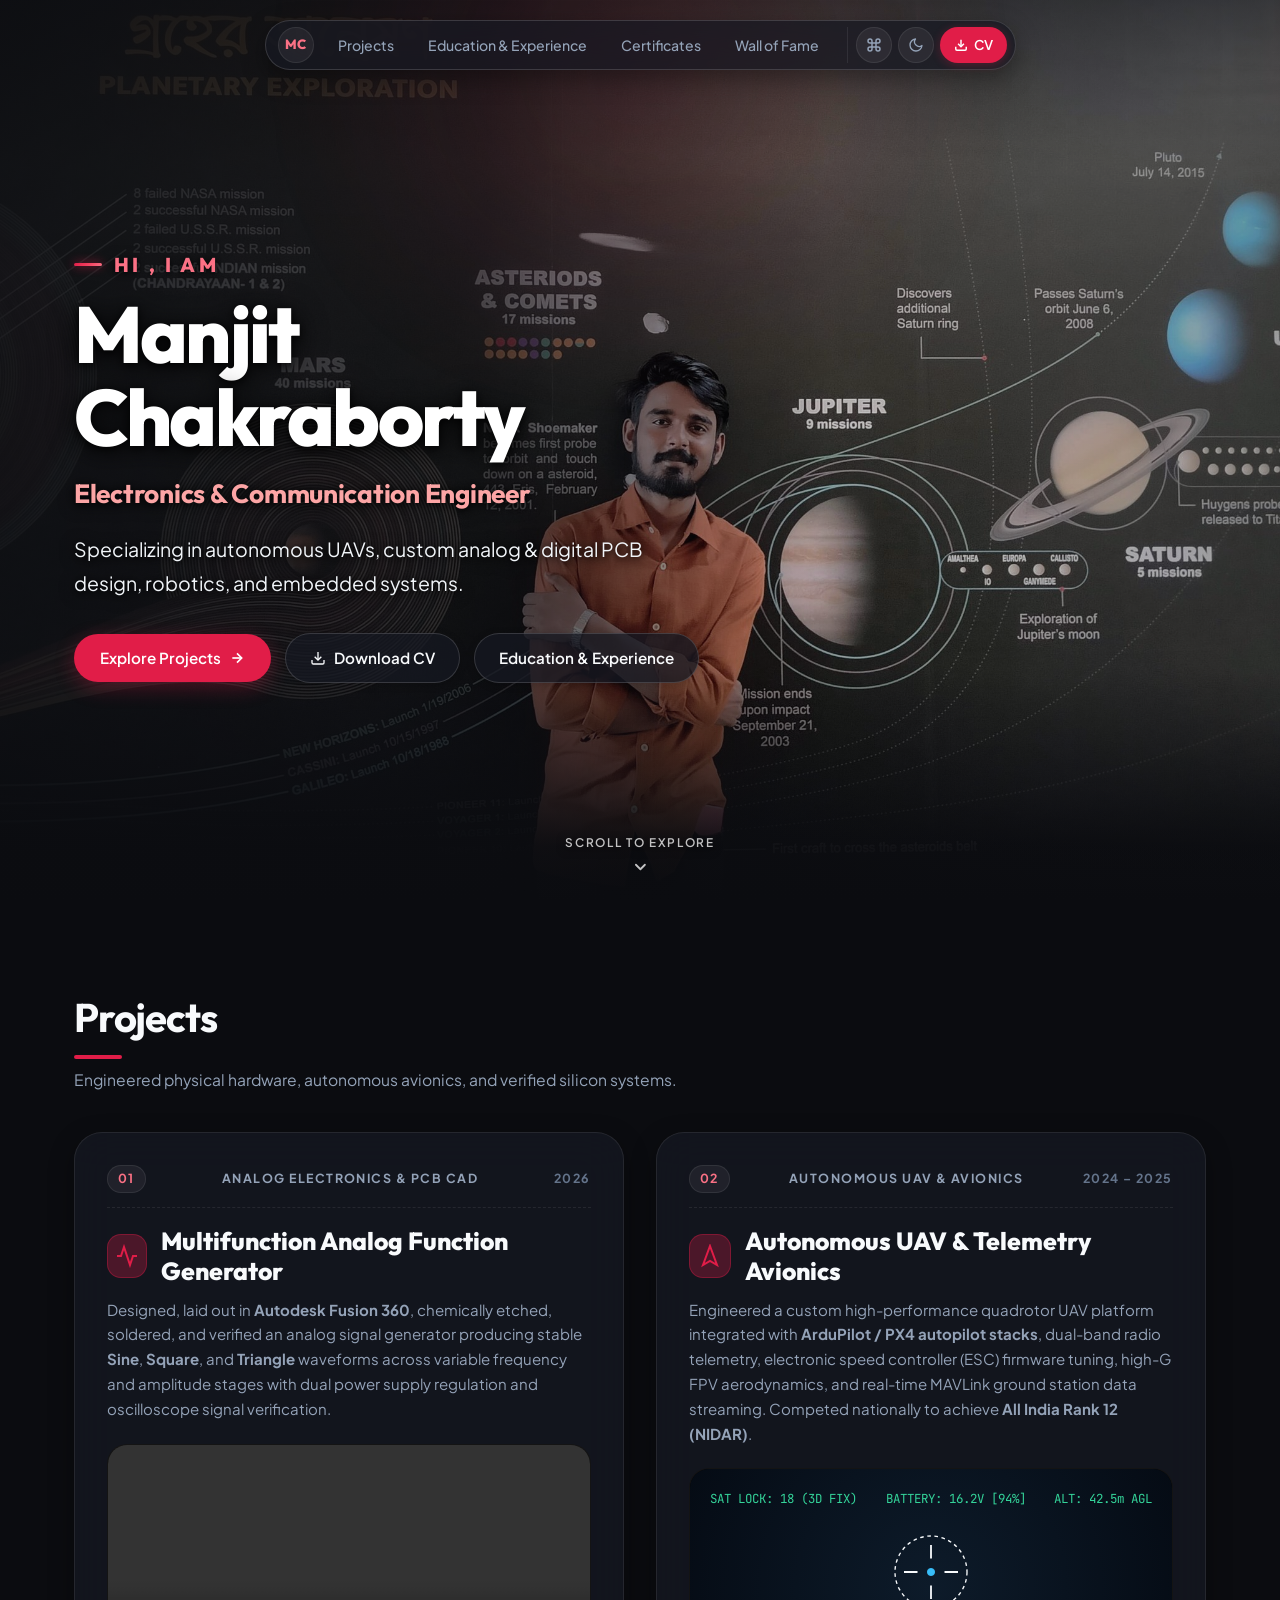
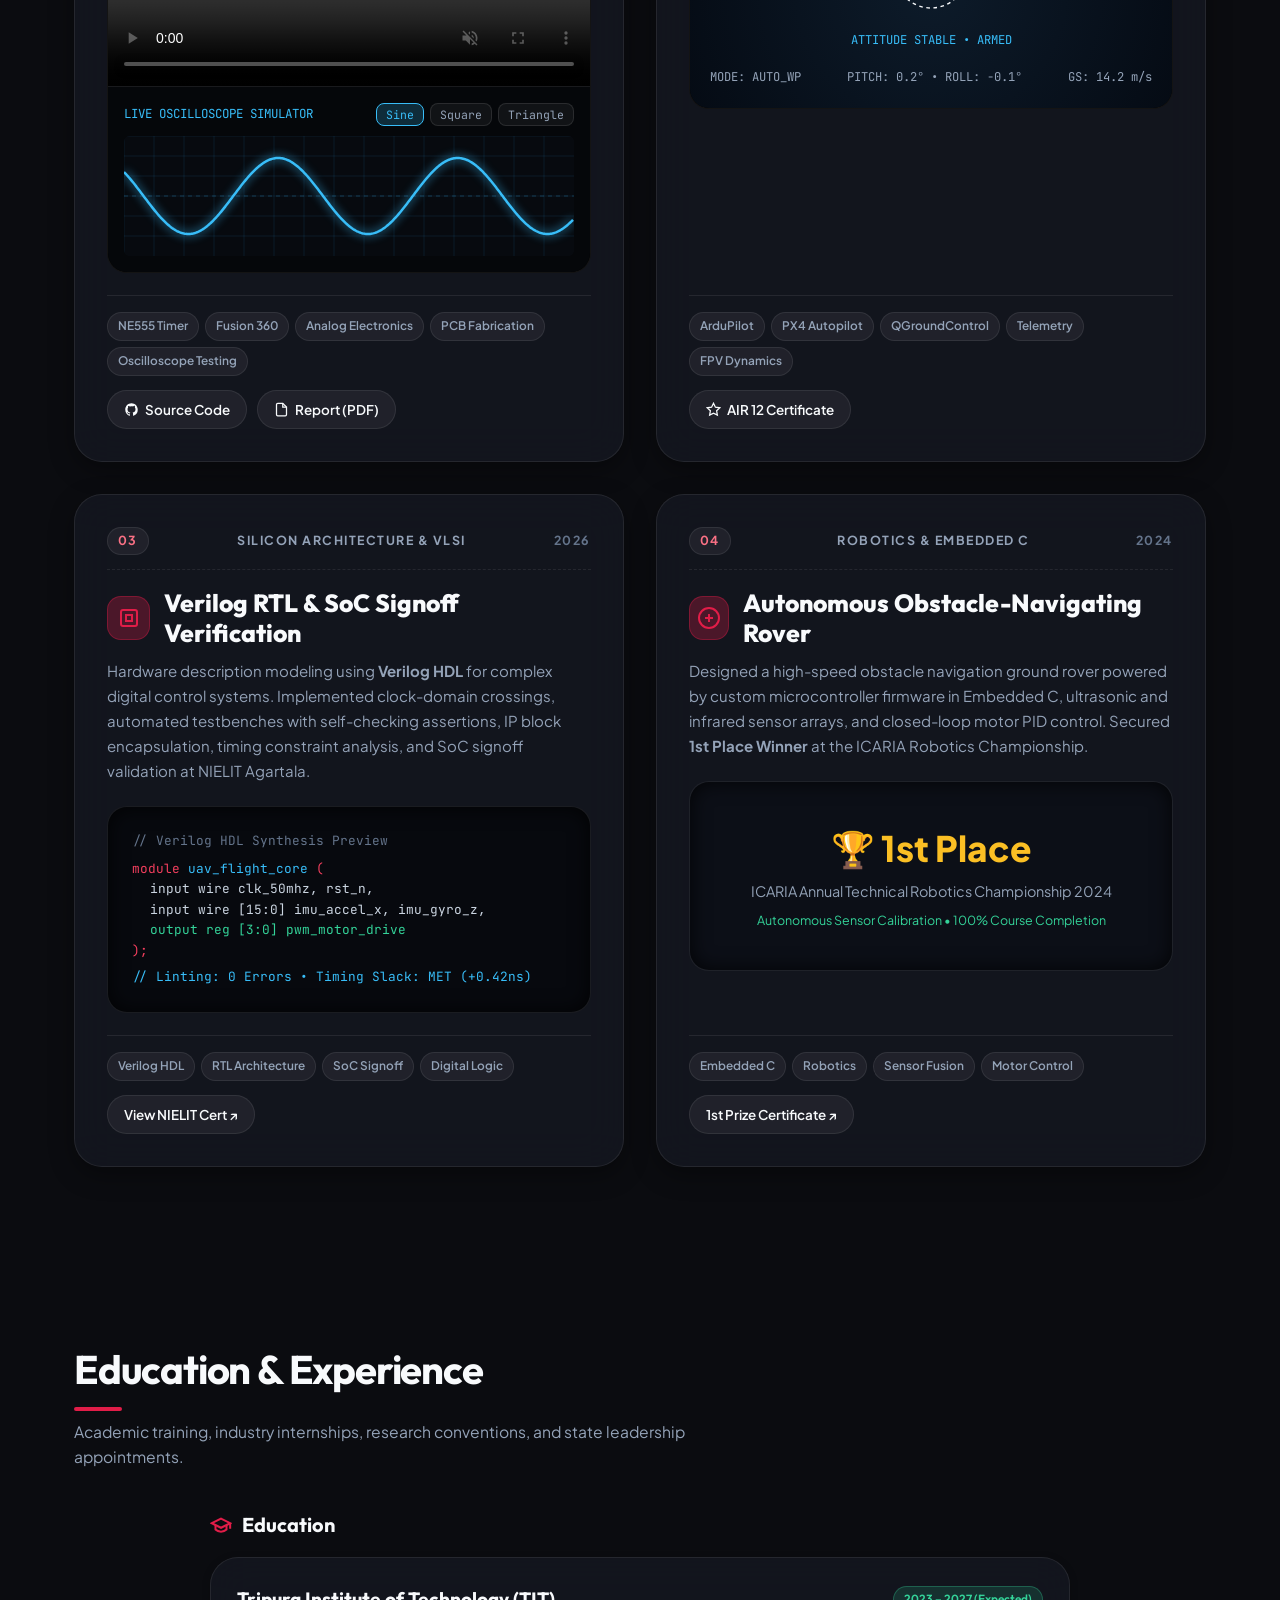
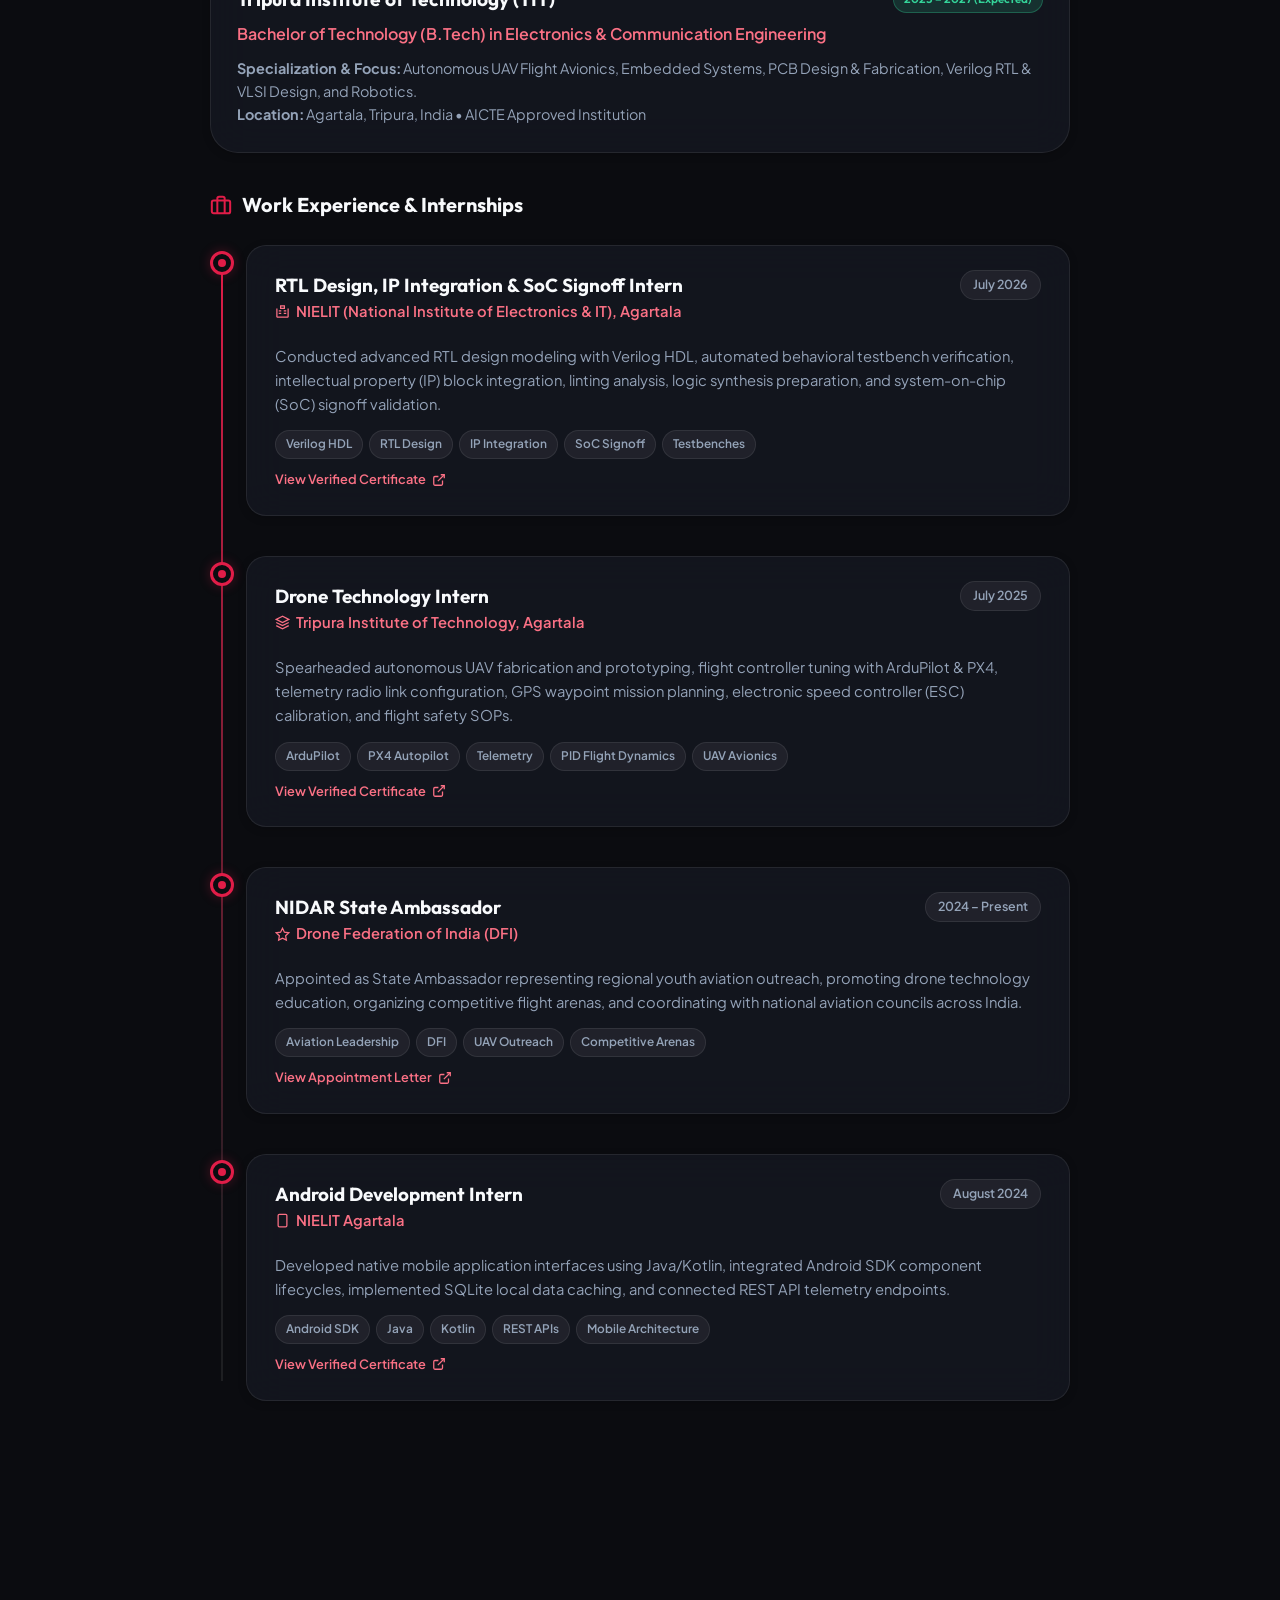
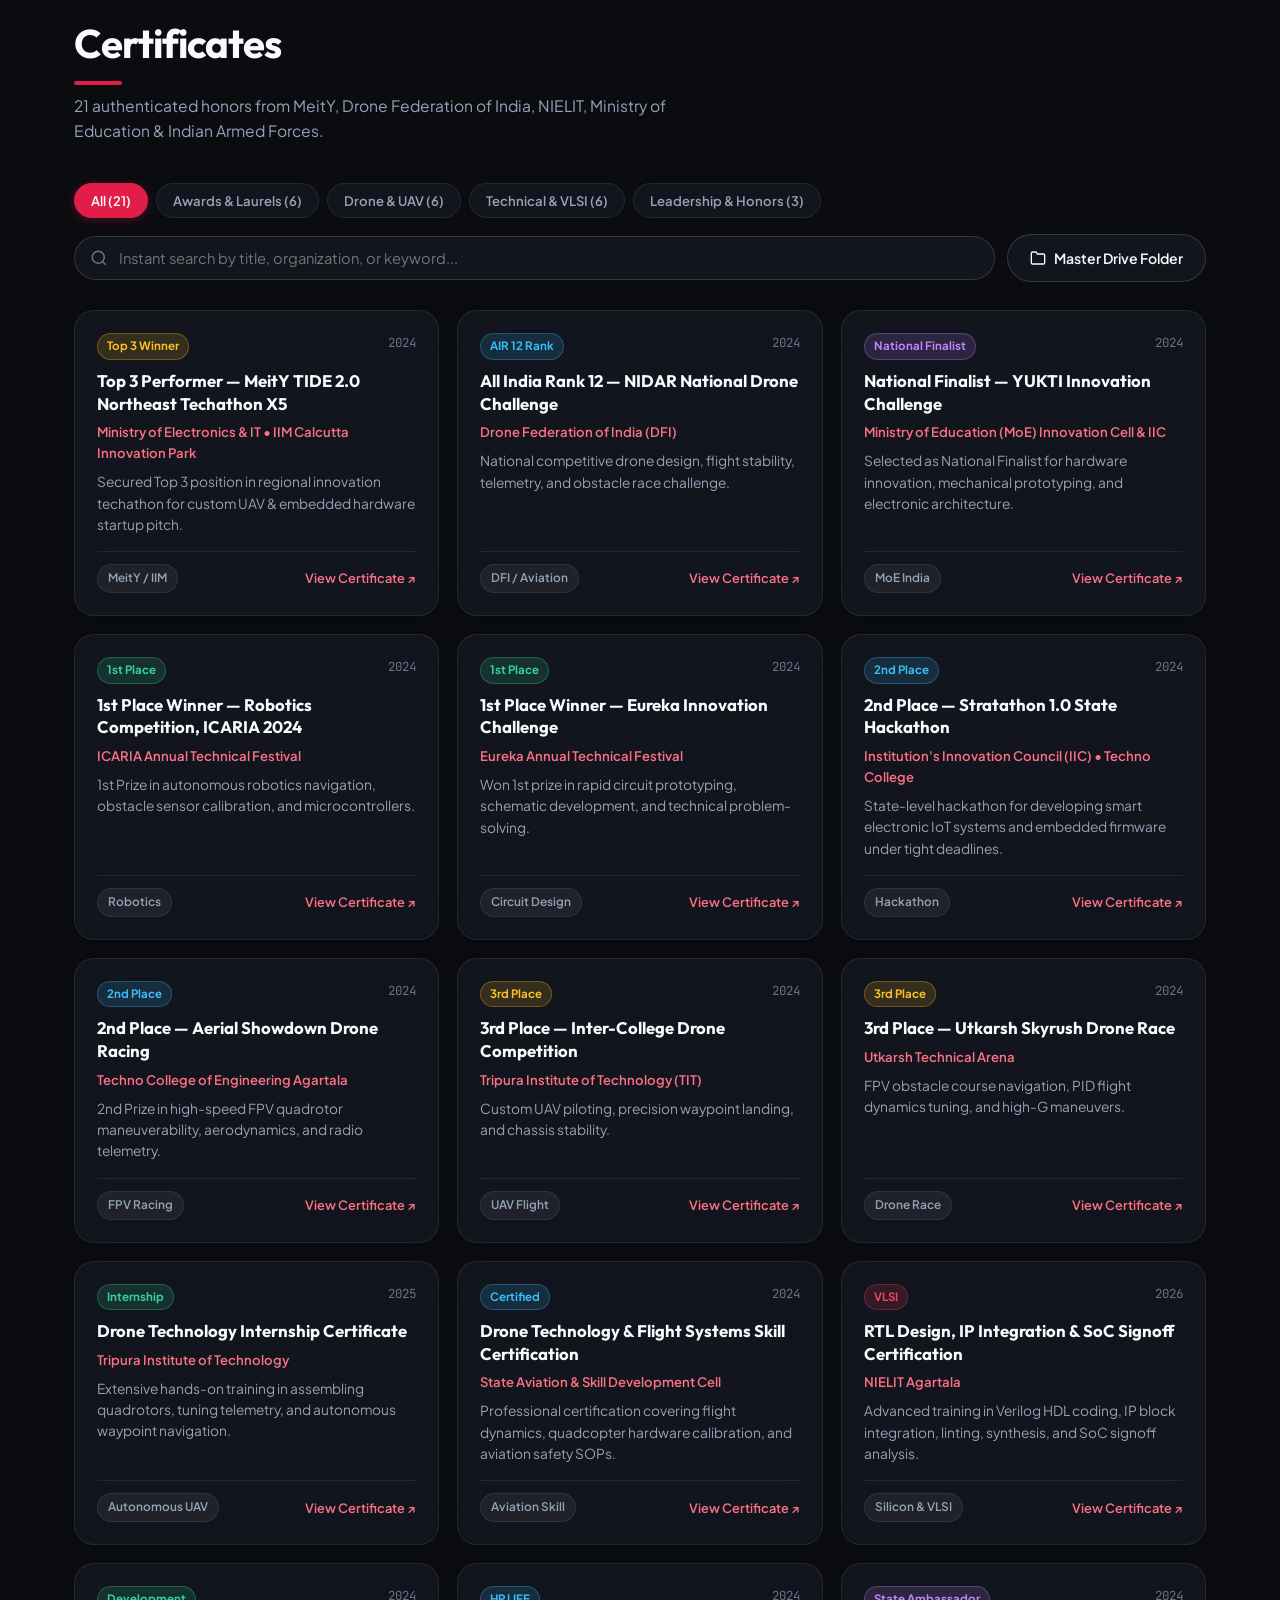
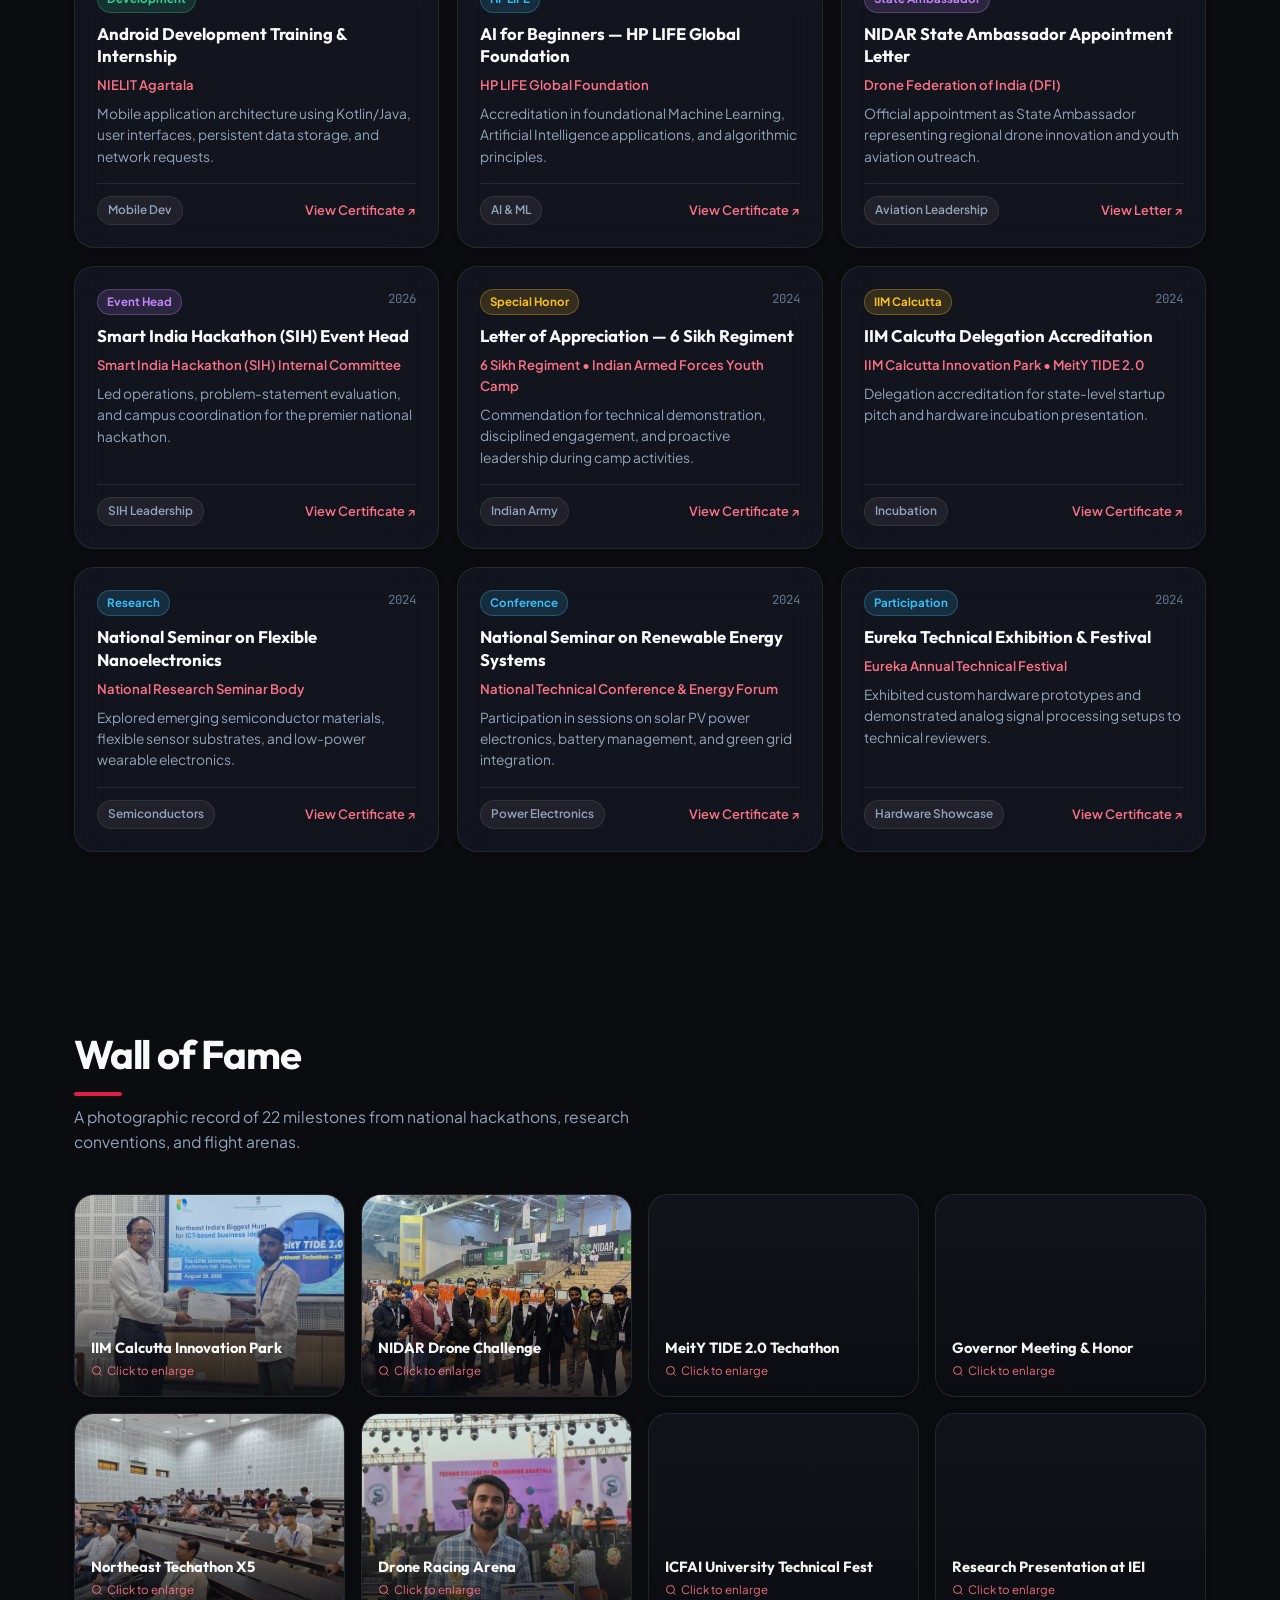
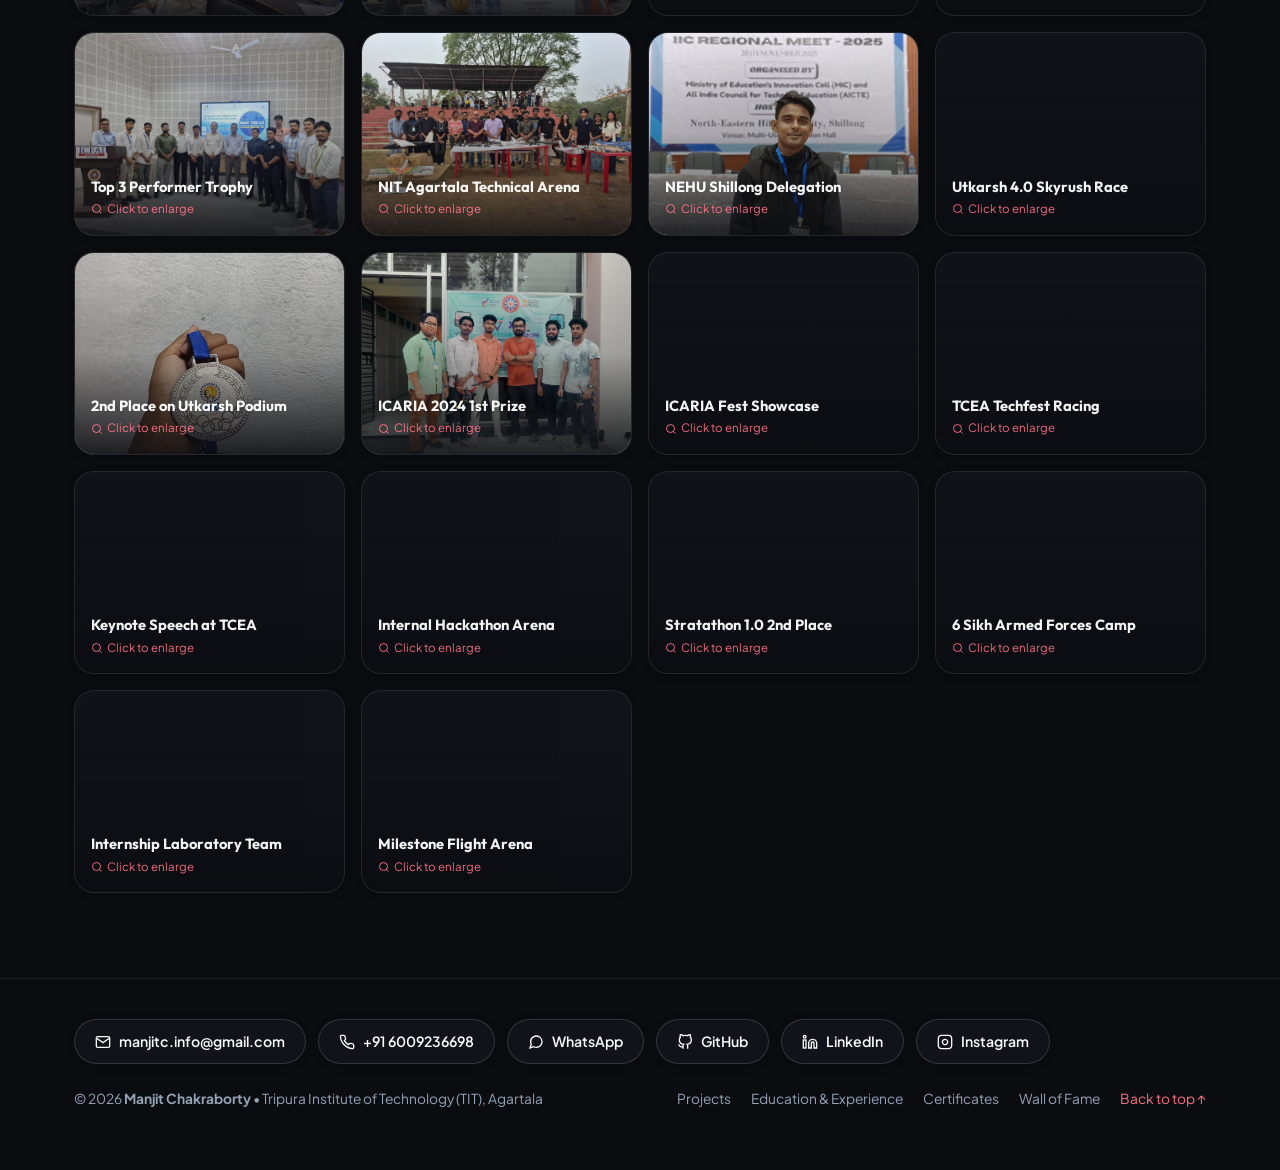
==== commit 529df7f0: "mmn" ====
--- a/index.html
+++ b/index.html
@@ -192,7 +192,7 @@
                         <svg width="16" height="16" viewBox="0 0 24 24" fill="none" stroke="currentColor" stroke-width="2"><path d="M21 15v4a2 2 0 0 1-2 2H5a2 2 0 0 1-2-2v-4"/><polyline points="7 10 12 15 17 10"/><line x1="12" y1="15" x2="12" y2="3"/></svg>
                         <span>Download CV</span>
                     </a>
-                    <a href="#experience" class="btn-secondary">
+                    <a href="#experience" class="btn-secondary hero-btn-extra">
                         <span>Education &amp; Experience</span>
                     </a>
                 </div>
--- a/style.css
+++ b/style.css
@@ -2235,21 +2235,122 @@
     .hero-landing-section {
         min-height: 100vh;
         min-height: 100dvh;
-        padding-top: 100px;
-        padding-bottom: 50px;
+        display: flex;
+        align-items: flex-end;
+        padding-top: 80px;
+        padding-bottom: 28px;
+        position: relative;
     }
 
     .hero-backdrop-img {
-        object-position: 52% 20%;
+        object-position: 51.6% 12%;
+    }
+
+    .hero-content-wrapper {
+        width: 100%;
+        padding-bottom: 6px;
+        position: relative;
+        z-index: 2;
     }
 
     .hero-direct-content {
         max-width: 100%;
         padding: 0;
+        text-align: left;
+    }
+
+    .hero-eyebrow-text {
+        font-size: 0.88rem;
+        margin-bottom: 6px;
+        gap: 8px;
+    }
+
+    .hero-eyebrow-text::before {
+        width: 20px;
+        height: 2.5px;
     }
 
     .hero-headline {
-        font-size: clamp(2.3rem, 9vw, 3.2rem);
+        font-size: clamp(2rem, 8vw, 2.7rem);
+        line-height: 1.08;
+        margin-bottom: 6px;
+    }
+
+    .hero-role-title {
+        font-size: clamp(0.95rem, 3.8vw, 1.15rem);
+        margin-bottom: 8px;
+    }
+
+    .hero-about-text {
+        font-size: 0.88rem;
+        line-height: 1.5;
+        max-width: 100%;
+        margin-bottom: 16px;
+        color: #e2e8f0;
+    }
+
+    .hero-action-buttons {
+        display: flex;
+        flex-direction: row;
+        align-items: center;
+        gap: 10px;
+        flex-wrap: nowrap;
+        width: 100%;
+        margin-bottom: 6px;
+    }
+
+    .hero-action-buttons .btn-primary {
+        flex: 1.2;
+        padding: 12px 14px;
+        font-size: 0.86rem;
+        justify-content: center;
+        white-space: nowrap;
+    }
+
+    .hero-action-buttons .btn-secondary {
+        flex: 1;
+        padding: 12px 14px;
+        font-size: 0.86rem;
+        justify-content: center;
+        white-space: nowrap;
+    }
+
+    .hero-btn-extra {
+        display: none !important;
+    }
+
+    .hero-overlay-gradient {
+        background: 
+            linear-gradient(180deg, 
+                rgba(11, 12, 16, 0.35) 0%, 
+                transparent 15%, 
+                transparent 40%, 
+                rgba(11, 12, 16, 0.72) 56%, 
+                rgba(11, 12, 16, 0.96) 78%, 
+                var(--bg-base) 100%),
+            linear-gradient(90deg, 
+                rgba(11, 12, 16, 0.8) 0%, 
+                rgba(11, 12, 16, 0.35) 60%, 
+                rgba(11, 12, 16, 0.15) 100%);
+    }
+
+    [data-theme="light"] .hero-overlay-gradient {
+        background: 
+            linear-gradient(180deg, 
+                rgba(15, 23, 42, 0.35) 0%, 
+                transparent 15%, 
+                transparent 40%, 
+                rgba(15, 23, 42, 0.75) 56%, 
+                rgba(248, 250, 252, 0.98) 78%, 
+                var(--bg-base) 100%),
+            linear-gradient(90deg, 
+                rgba(15, 23, 42, 0.8) 0%, 
+                rgba(15, 23, 42, 0.35) 60%, 
+                rgba(15, 23, 42, 0.15) 100%);
+    }
+
+    .hero-scroll-cue {
+        display: none;
     }
 
     .dock-menu {
@@ -2289,21 +2390,26 @@
 
 @media (max-width: 480px) {
     .hero-landing-section {
-        padding-top: 85px;
-        padding-bottom: 30px;
+        padding-top: 75px;
+        padding-bottom: 22px;
+    }
+
+    .hero-backdrop-img {
+        object-position: 51.6% 10%;
+    }
+
+    .hero-headline {
+        font-size: 2rem;
     }
 
     .hero-action-buttons {
-        flex-direction: column;
-        align-items: stretch;
-        width: 100%;
+        gap: 8px;
     }
 
     .hero-action-buttons .btn-primary,
     .hero-action-buttons .btn-secondary {
-        width: 100%;
-        justify-content: center;
-        text-align: center;
+        font-size: 0.82rem;
+        padding: 11px 10px;
     }
 
     .btn-resume-dock {
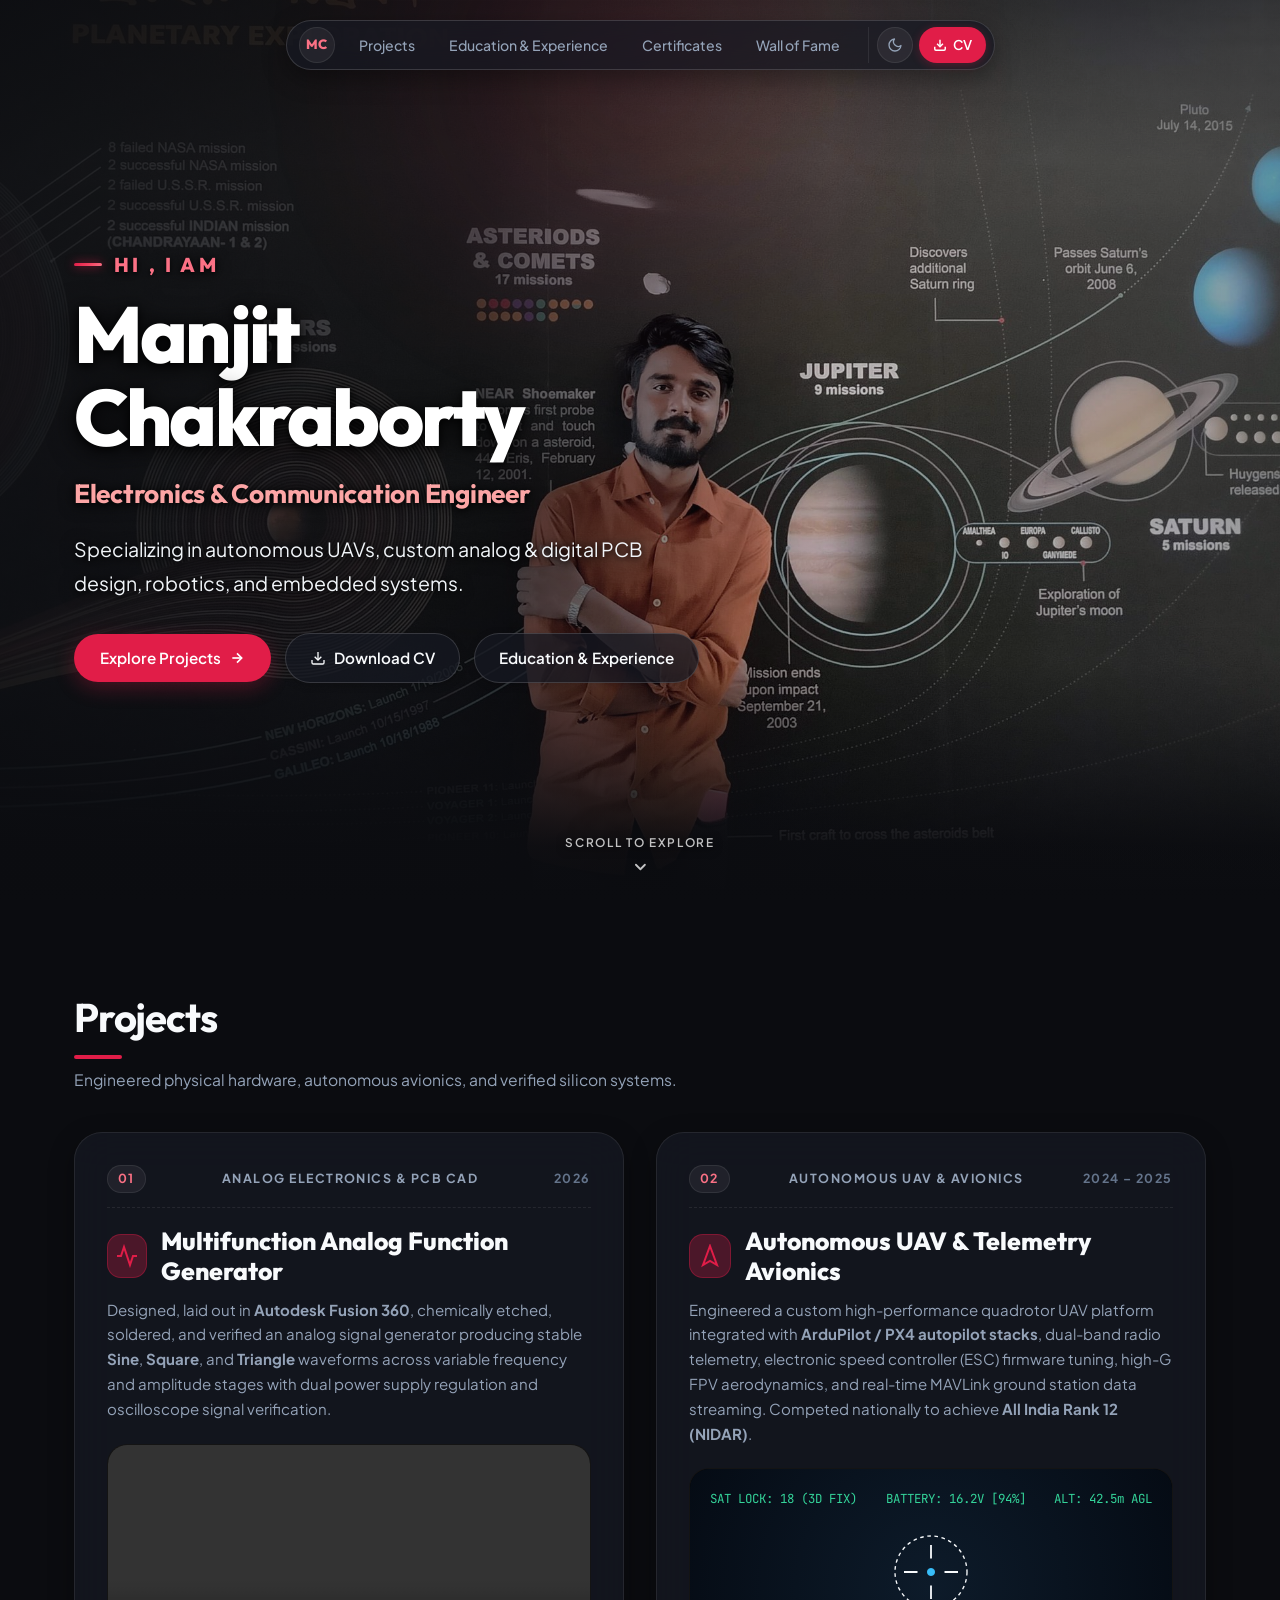
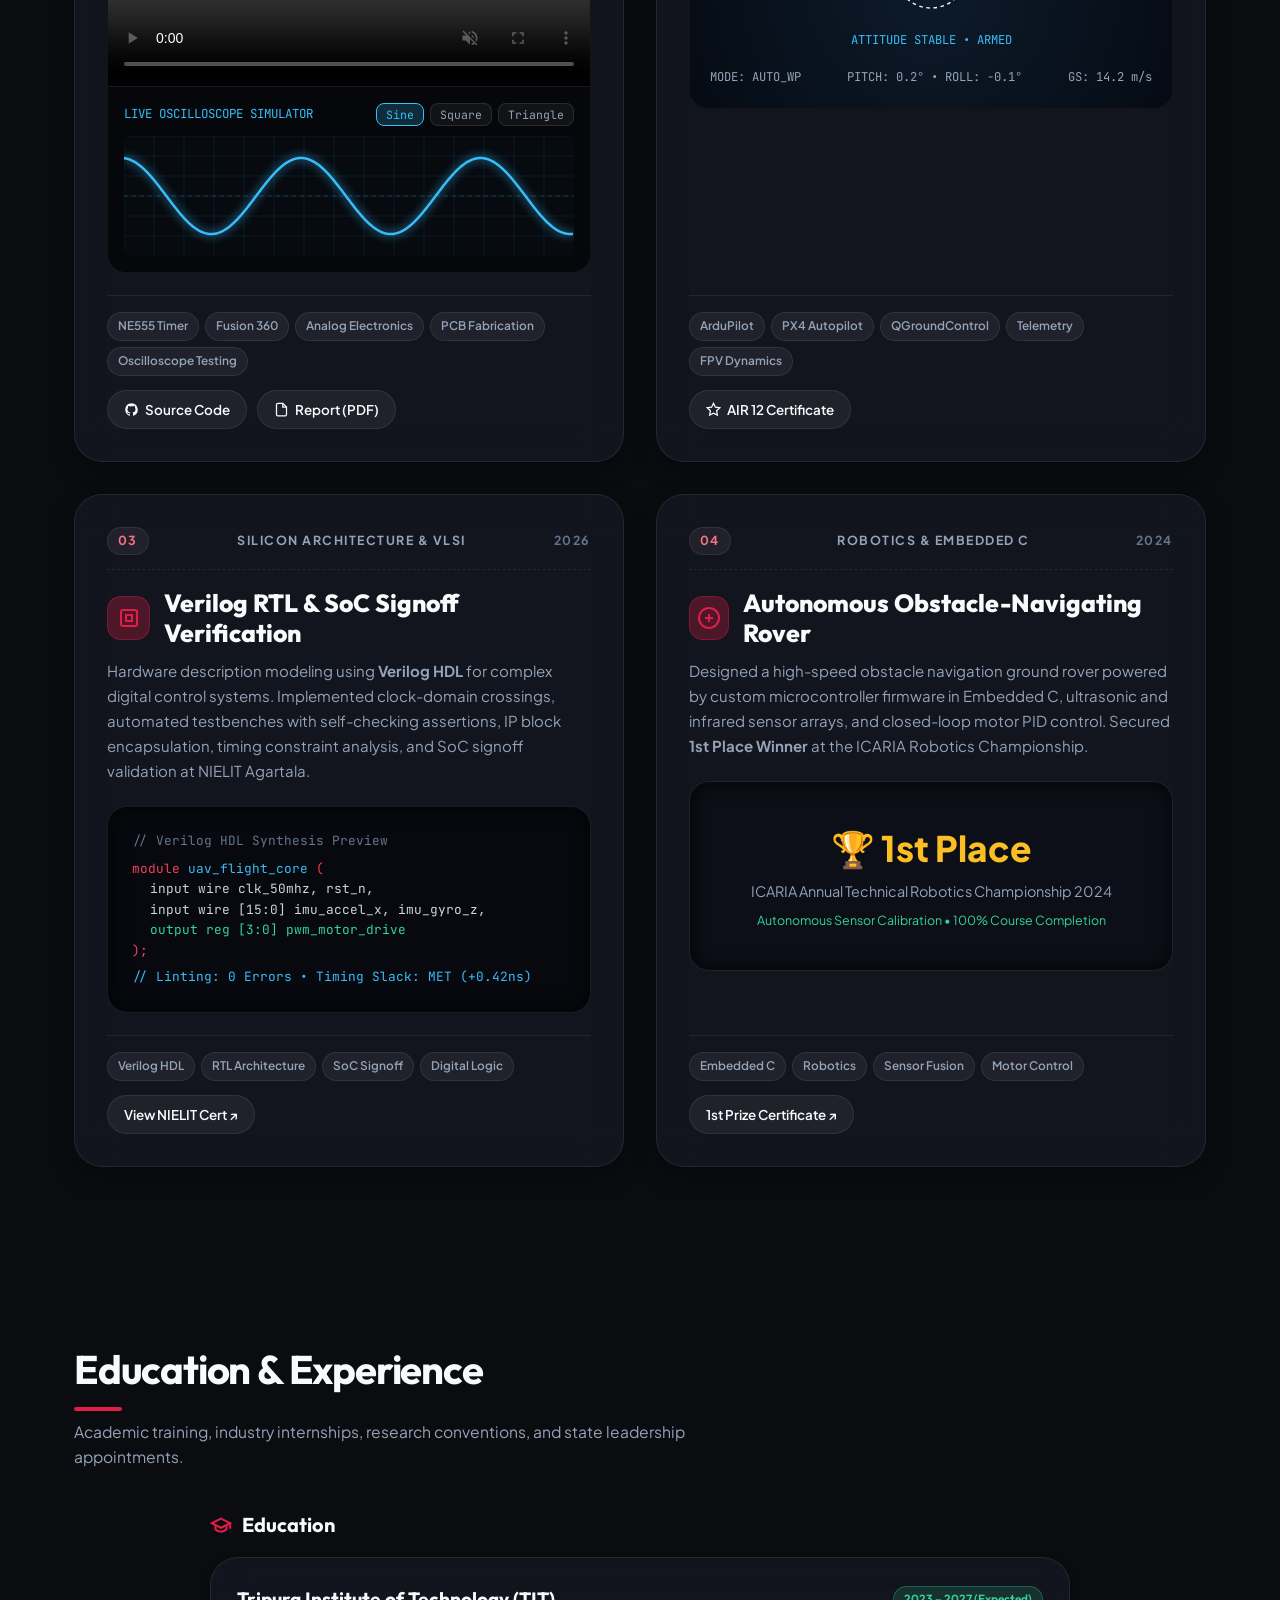
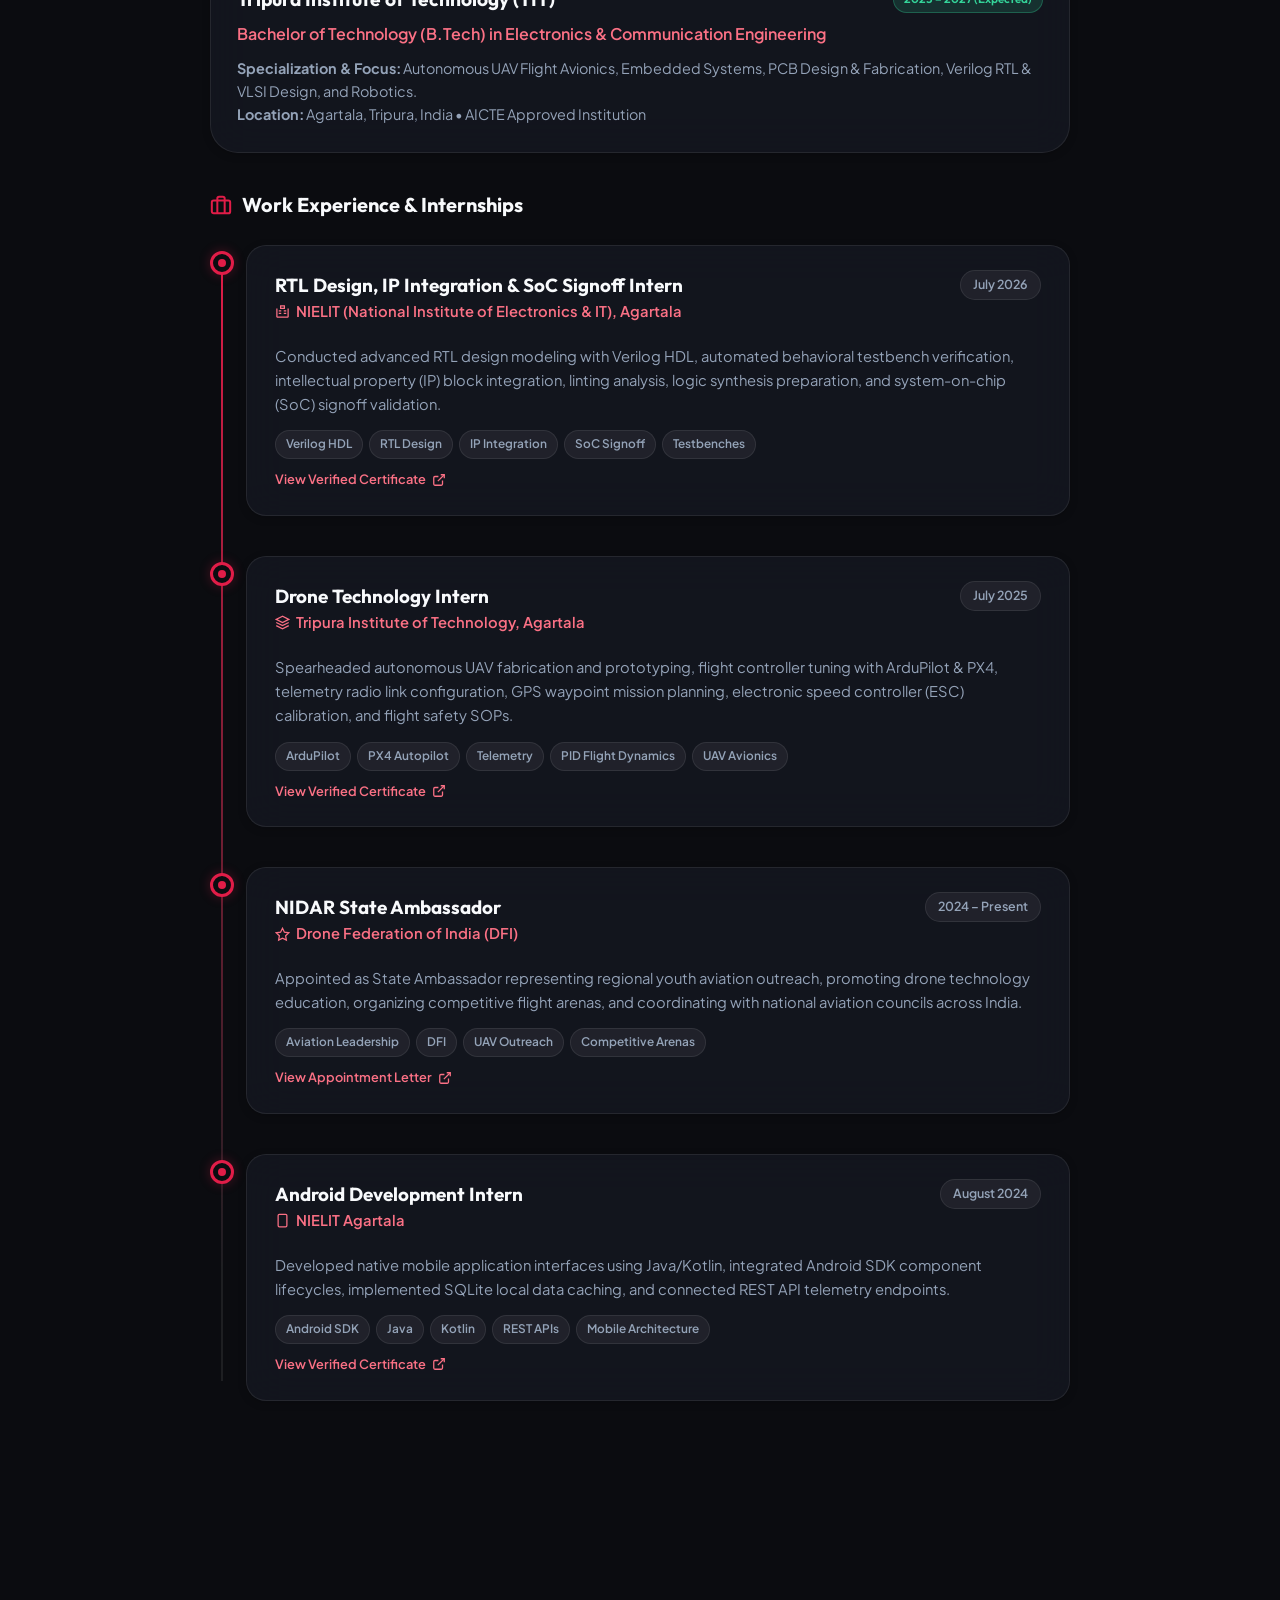
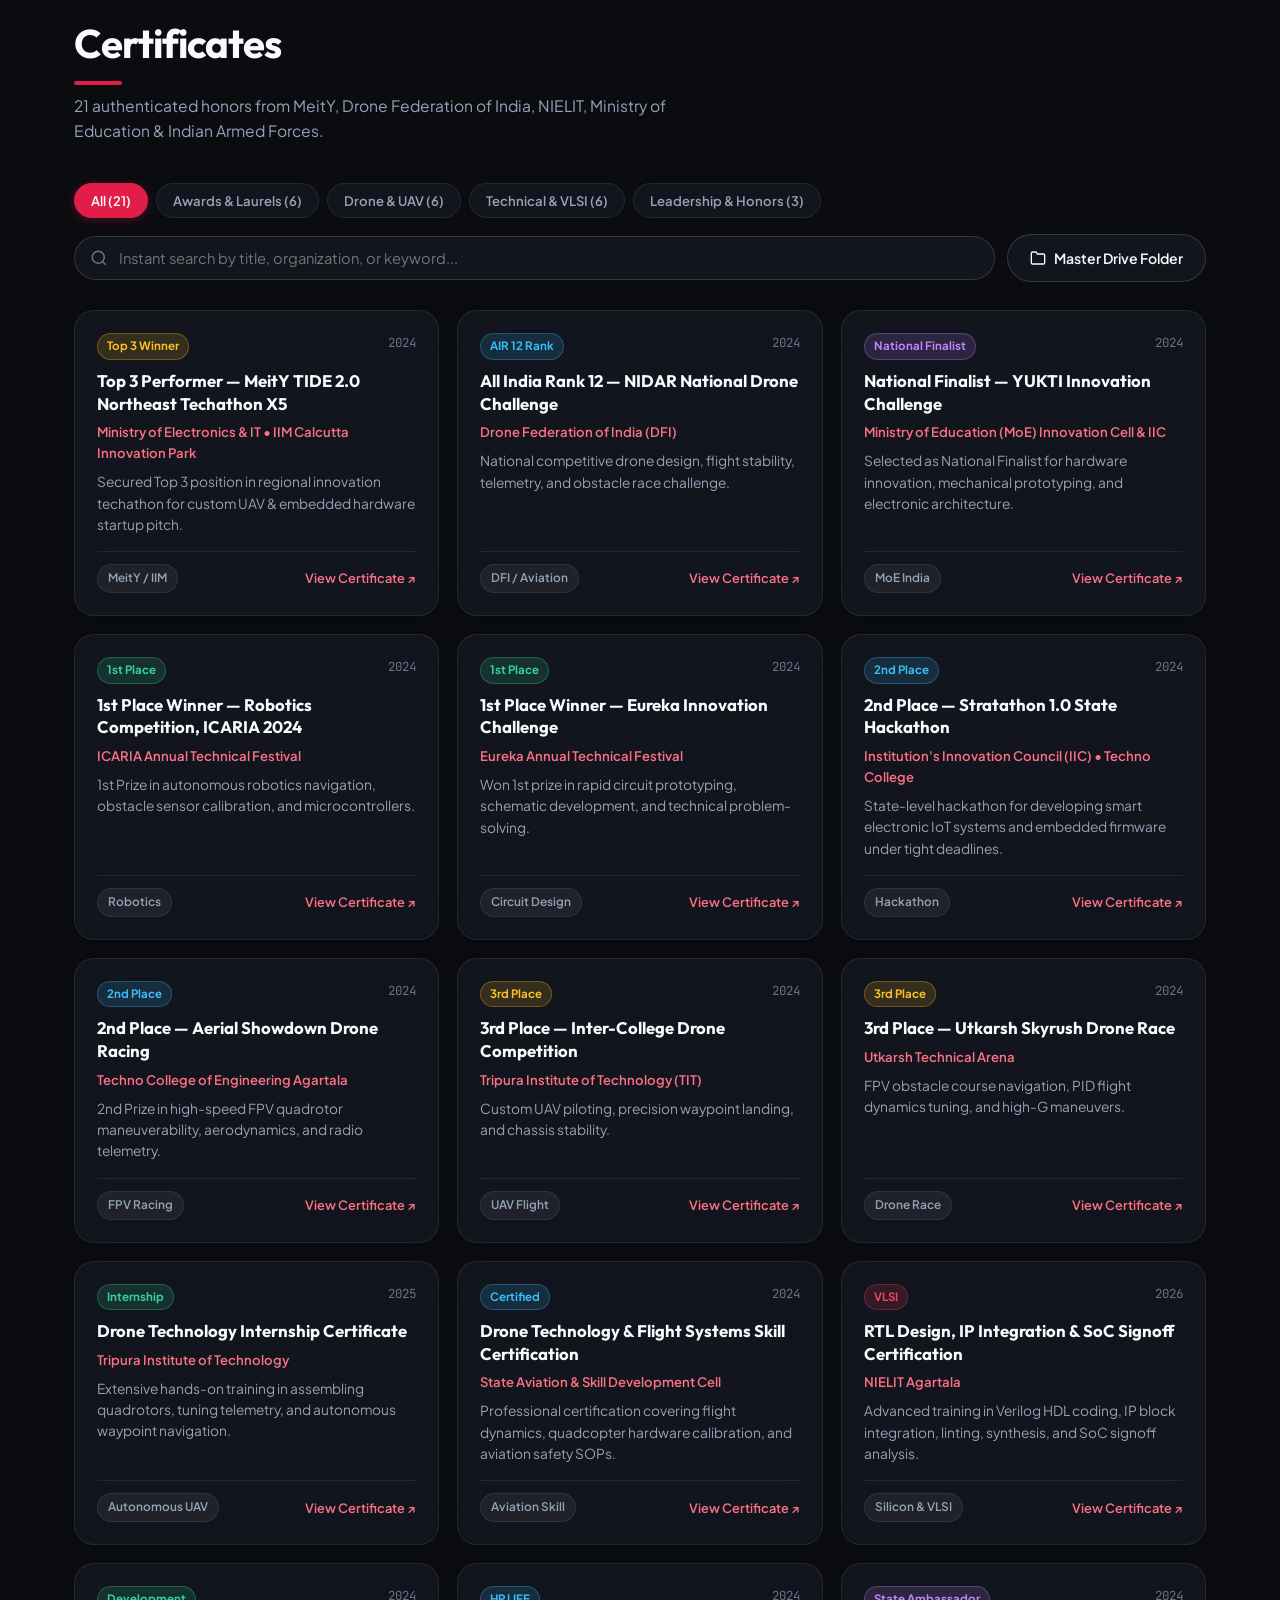
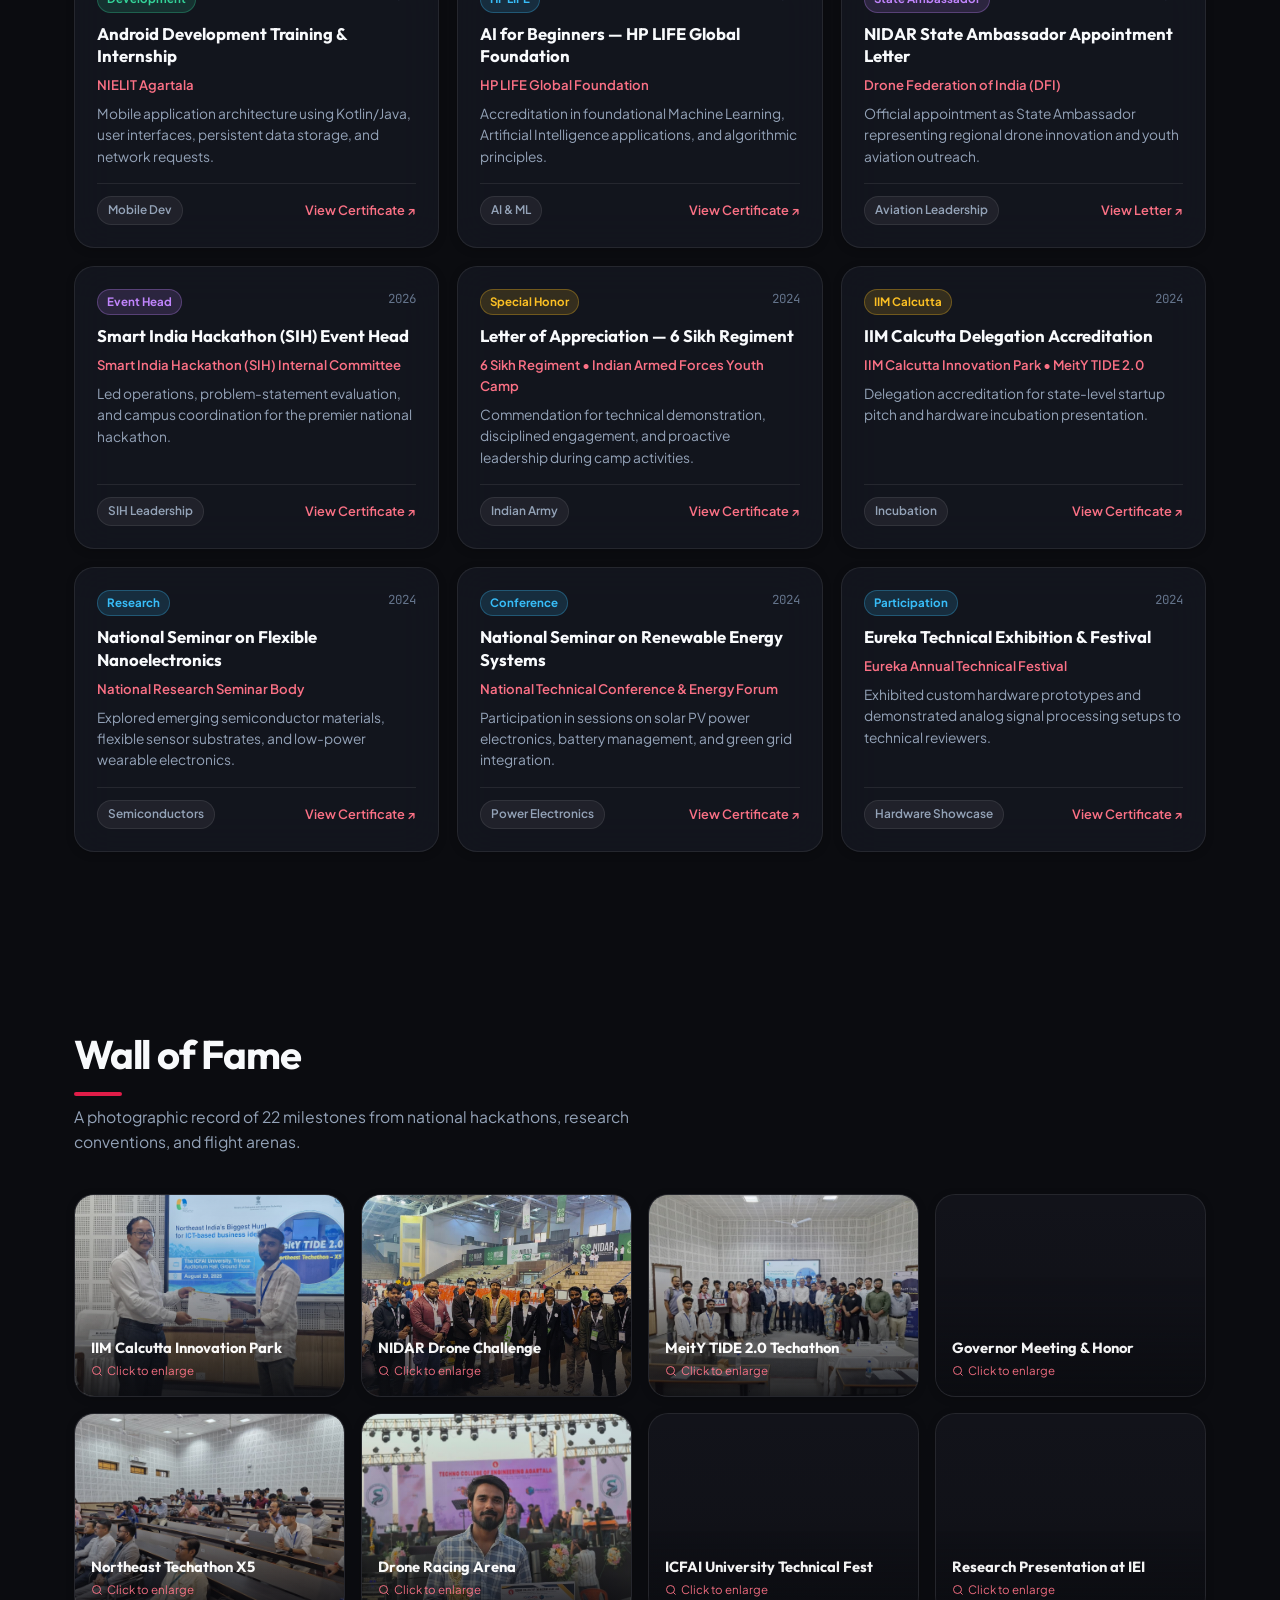
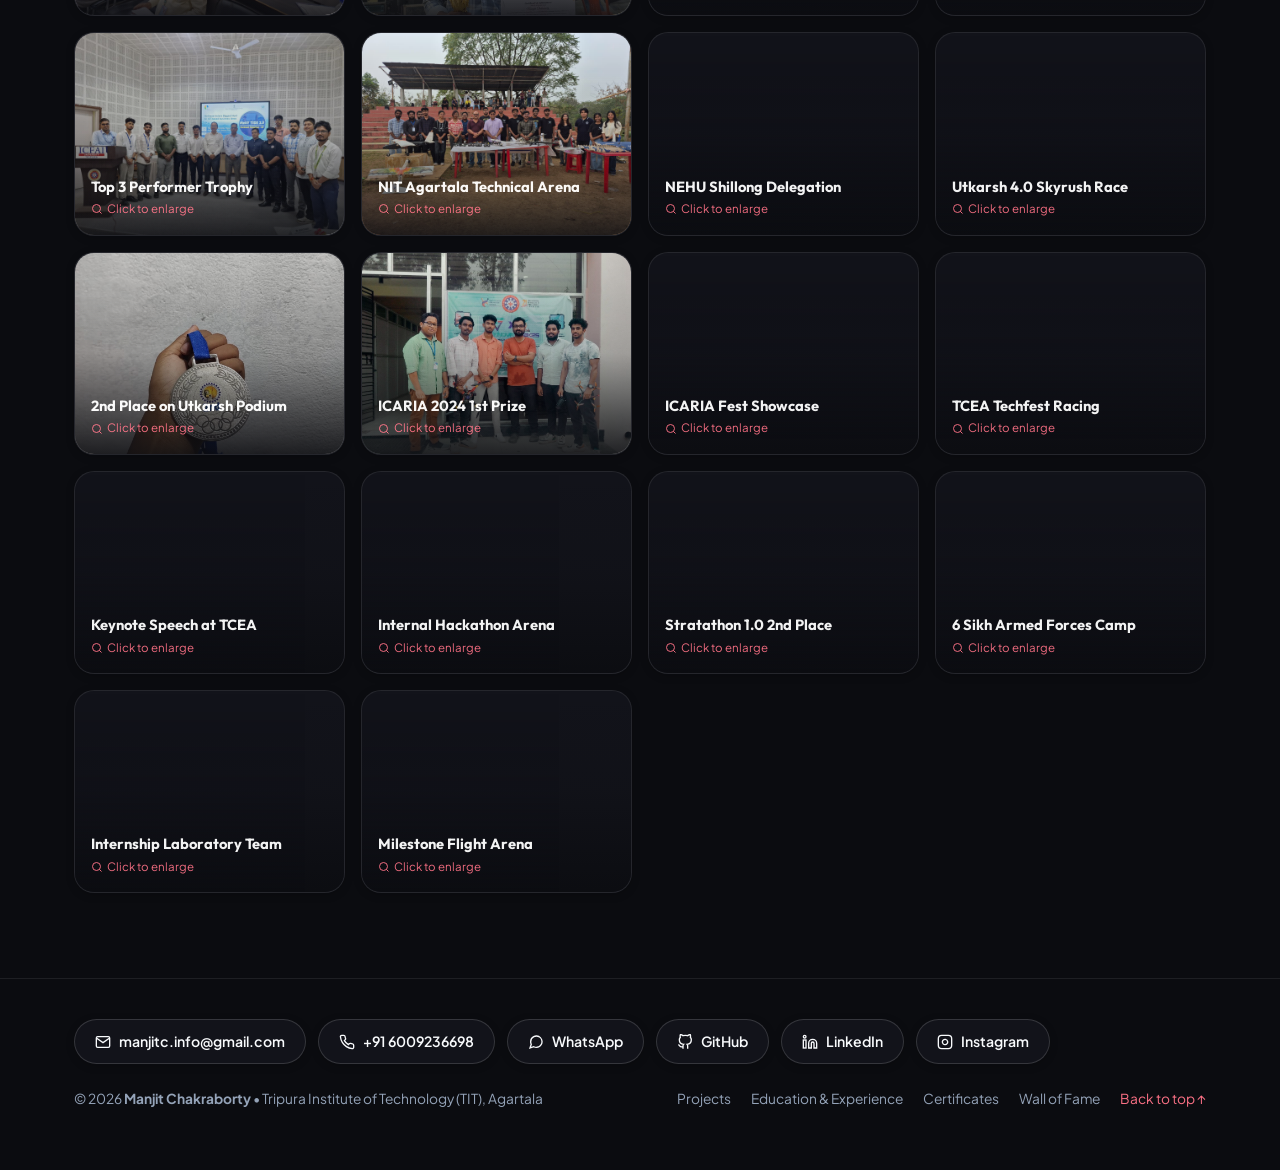
==== commit 20239841: "Remove command palette button from dock navigation" ====
--- a/index.html
+++ b/index.html
@@ -66,13 +66,6 @@
 
             <!-- Dock Quick Actions -->
             <div class="dock-actions">
-                <!-- Command Palette Shortcut Button (⌘ / Ctrl+K) -->
-                <button id="cmdTrigger" class="btn-icon-dock" title="Quick Search (⌘K / Ctrl+K)" aria-label="Open Command Palette">
-                    <svg width="16" height="16" viewBox="0 0 24 24" fill="none" stroke="currentColor" stroke-width="2.2" stroke-linecap="round" stroke-linejoin="round">
-                        <path d="M18 3a3 3 0 0 0-3 3v12a3 3 0 0 0 3 3 3 3 0 0 0 3-3 3 3 0 0 0-3-3H6a3 3 0 0 0-3 3 3 3 0 0 0 3 3 3 3 0 0 0 3-3V6a3 3 0 0 0-3-3 3 3 0 0 0-3 3 3 3 0 0 0 3 3h12a3 3 0 0 0 3-3 3 3 0 0 0-3-3z"/>
-                    </svg>
-                </button>
-
                 <!-- Theme Toggle Button (Dark/Light) -->
                 <button id="themeToggle" class="btn-icon-dock" title="Toggle Dark/Light Mode" aria-label="Toggle Theme">
                     <svg class="theme-icon-moon" width="16" height="16" viewBox="0 0 24 24" fill="none" stroke="currentColor" stroke-width="2" stroke-linecap="round" stroke-linejoin="round">
--- a/style.css
+++ b/style.css
@@ -591,8 +591,10 @@
     width: 100%;
     height: 100%;
     object-fit: cover;
-    object-position: 58% center;
+    object-position: 58% 18%;
+    transform: scale(1.05) translateY(-3.5%);
     filter: brightness(0.96) contrast(1.05);
+    transition: transform 0.4s ease, object-position 0.4s ease;
 }
 
 .hero-overlay-gradient {
@@ -617,17 +619,17 @@
 
 [data-theme="light"] .hero-overlay-gradient {
     background: 
+        linear-gradient(180deg, 
+            rgba(15, 23, 42, 0.35) 0%, 
+            rgba(15, 23, 42, 0.06) 20%, 
+            rgba(15, 23, 42, 0.15) 55%, 
+            rgba(15, 23, 42, 0.35) 80%, 
+            rgba(248, 250, 252, 0.75) 100%),
         linear-gradient(90deg, 
-            rgba(15, 23, 42, 0.88) 0%, 
-            rgba(15, 23, 42, 0.72) 38%, 
-            rgba(15, 23, 42, 0.20) 65%, 
-            rgba(15, 23, 42, 0.30) 100%),
-        linear-gradient(180deg, 
-            rgba(15, 23, 42, 0.55) 0%, 
-            transparent 18%, 
-            transparent 74%, 
-            rgba(248, 250, 252, 0.95) 96%, 
-            var(--bg-base) 100%);
+            rgba(15, 23, 42, 0.5) 0%, 
+            rgba(15, 23, 42, 0.18) 50%, 
+            rgba(15, 23, 42, 0.04) 100%);
+    pointer-events: none;
 }
 
 .hero-content-wrapper {
@@ -638,16 +640,81 @@
     width: 100%;
 }
 
-/* Direct Content (NO window, NO card, pure direct typography over the background photo) */
+/* Direct Content (In dark mode: pure direct typography; In light mode: frosted glassmorphic card) */
 .hero-direct-content {
     max-width: 650px;
     position: relative;
     z-index: 2;
-    background: transparent !important;
-    border: none !important;
-    box-shadow: none !important;
+    background: transparent;
+    border: none;
+    box-shadow: none;
     padding: 0;
     animation: heroDirectAppear 0.9s cubic-bezier(0.16, 1, 0.3, 1);
+    transition: background var(--transition-smooth), backdrop-filter var(--transition-smooth), border var(--transition-smooth), box-shadow var(--transition-smooth);
+}
+
+/* Bright Mode Glassmorphism Touch */
+[data-theme="light"] .hero-direct-content {
+    background: rgba(255, 255, 255, 0.72) !important;
+    backdrop-filter: blur(28px) saturate(200%) !important;
+    -webkit-backdrop-filter: blur(28px) saturate(200%) !important;
+    border: 1px solid rgba(255, 255, 255, 0.85) !important;
+    box-shadow: 
+        0 20px 50px rgba(15, 23, 42, 0.15),
+        0 2px 6px rgba(0, 0, 0, 0.04),
+        inset 0 1px 1px rgba(255, 255, 255, 0.95) !important;
+    border-radius: var(--radius-xl);
+    padding: 32px 36px;
+}
+
+[data-theme="light"] .hero-eyebrow-text {
+    color: #e11d48;
+    text-shadow: none;
+    font-weight: 800;
+}
+
+[data-theme="light"] .hero-eyebrow-text::before {
+    background: var(--accent-gradient);
+    box-shadow: 0 0 8px rgba(225, 29, 72, 0.4);
+}
+
+[data-theme="light"] .hero-headline {
+    color: #0f172a !important;
+    text-shadow: 0 1px 2px rgba(255, 255, 255, 0.5) !important;
+}
+
+[data-theme="light"] .hero-role-title {
+    color: #be123c;
+    text-shadow: none;
+    font-weight: 700;
+}
+
+[data-theme="light"] .hero-about-text {
+    color: #334155;
+    text-shadow: none;
+    font-weight: 500;
+}
+
+[data-theme="light"] .hero-action-buttons .btn-primary {
+    background: var(--accent-gradient);
+    color: #ffffff;
+    box-shadow: 0 6px 20px rgba(225, 29, 72, 0.35);
+}
+
+[data-theme="light"] .hero-action-buttons .btn-secondary {
+    background: rgba(255, 255, 255, 0.82);
+    backdrop-filter: blur(12px);
+    -webkit-backdrop-filter: blur(12px);
+    border: 1px solid rgba(15, 23, 42, 0.14);
+    color: #0f172a;
+    text-shadow: none;
+    box-shadow: 0 4px 12px rgba(0, 0, 0, 0.05);
+}
+
+[data-theme="light"] .hero-action-buttons .btn-secondary:hover {
+    background: #ffffff;
+    border-color: rgba(225, 29, 72, 0.4);
+    color: #e11d48;
 }
 
 @keyframes heroDirectAppear {
@@ -2243,7 +2310,8 @@
     }
 
     .hero-backdrop-img {
-        object-position: 51.6% 12%;
+        object-position: 51.6% 0%;
+        transform: scale(1.08) translateY(-4.5%);
     }
 
     .hero-content-wrapper {
@@ -2257,6 +2325,61 @@
         max-width: 100%;
         padding: 0;
         text-align: left;
+    }
+
+    /* Mobile Glassmorphic Card Touch for Light Theme */
+    [data-theme="light"] .hero-direct-content {
+        background: rgba(255, 255, 255, 0.82) !important;
+        backdrop-filter: blur(24px) saturate(190%) !important;
+        -webkit-backdrop-filter: blur(24px) saturate(190%) !important;
+        border: 1px solid rgba(255, 255, 255, 0.95) !important;
+        box-shadow: 
+            0 16px 40px rgba(15, 23, 42, 0.16),
+            0 2px 8px rgba(0, 0, 0, 0.04),
+            inset 0 1px 1px rgba(255, 255, 255, 0.95) !important;
+        border-radius: 20px !important;
+        padding: 20px 18px !important;
+        margin-bottom: 6px;
+    }
+
+    [data-theme="light"] .hero-headline {
+        color: #0f172a !important;
+        text-shadow: none !important;
+    }
+
+    [data-theme="light"] .hero-role-title {
+        color: #be123c !important;
+        text-shadow: none !important;
+        font-weight: 700;
+    }
+
+    [data-theme="light"] .hero-about-text {
+        color: #334155 !important;
+        text-shadow: none !important;
+        font-weight: 500;
+    }
+
+    [data-theme="light"] .hero-action-buttons .btn-primary {
+        background: var(--accent-gradient) !important;
+        color: #ffffff !important;
+        box-shadow: 0 8px 24px rgba(225, 29, 72, 0.35) !important;
+    }
+
+    [data-theme="light"] .hero-action-buttons .btn-secondary {
+        background: rgba(255, 255, 255, 0.9) !important;
+        border: 1px solid rgba(203, 213, 225, 0.9) !important;
+        color: #0f172a !important;
+        box-shadow: 0 4px 12px rgba(15, 23, 42, 0.06) !important;
+    }
+
+    /* Keep Dark Mode direct typography clean & untouched */
+    [data-theme="dark"] .hero-direct-content {
+        background: transparent !important;
+        backdrop-filter: none !important;
+        -webkit-backdrop-filter: none !important;
+        border: none !important;
+        box-shadow: none !important;
+        padding: 0 !important;
     }
 
     .hero-eyebrow-text {
@@ -2339,14 +2462,13 @@
             linear-gradient(180deg, 
                 rgba(15, 23, 42, 0.35) 0%, 
                 transparent 15%, 
-                transparent 40%, 
-                rgba(15, 23, 42, 0.75) 56%, 
-                rgba(248, 250, 252, 0.98) 78%, 
-                var(--bg-base) 100%),
+                transparent 45%, 
+                rgba(15, 23, 42, 0.20) 75%, 
+                rgba(248, 250, 252, 0.55) 100%),
             linear-gradient(90deg, 
-                rgba(15, 23, 42, 0.8) 0%, 
-                rgba(15, 23, 42, 0.35) 60%, 
-                rgba(15, 23, 42, 0.15) 100%);
+                rgba(15, 23, 42, 0.28) 0%, 
+                transparent 60%, 
+                rgba(15, 23, 42, 0.05) 100%) !important;
     }
 
     .hero-scroll-cue {
@@ -2395,7 +2517,13 @@
     }
 
     .hero-backdrop-img {
-        object-position: 51.6% 10%;
+        object-position: 51.6% 0%;
+        transform: scale(1.1) translateY(-6%);
+    }
+
+    [data-theme="light"] .hero-direct-content {
+        padding: 18px 16px !important;
+        border-radius: 18px !important;
     }
 
     .hero-headline {
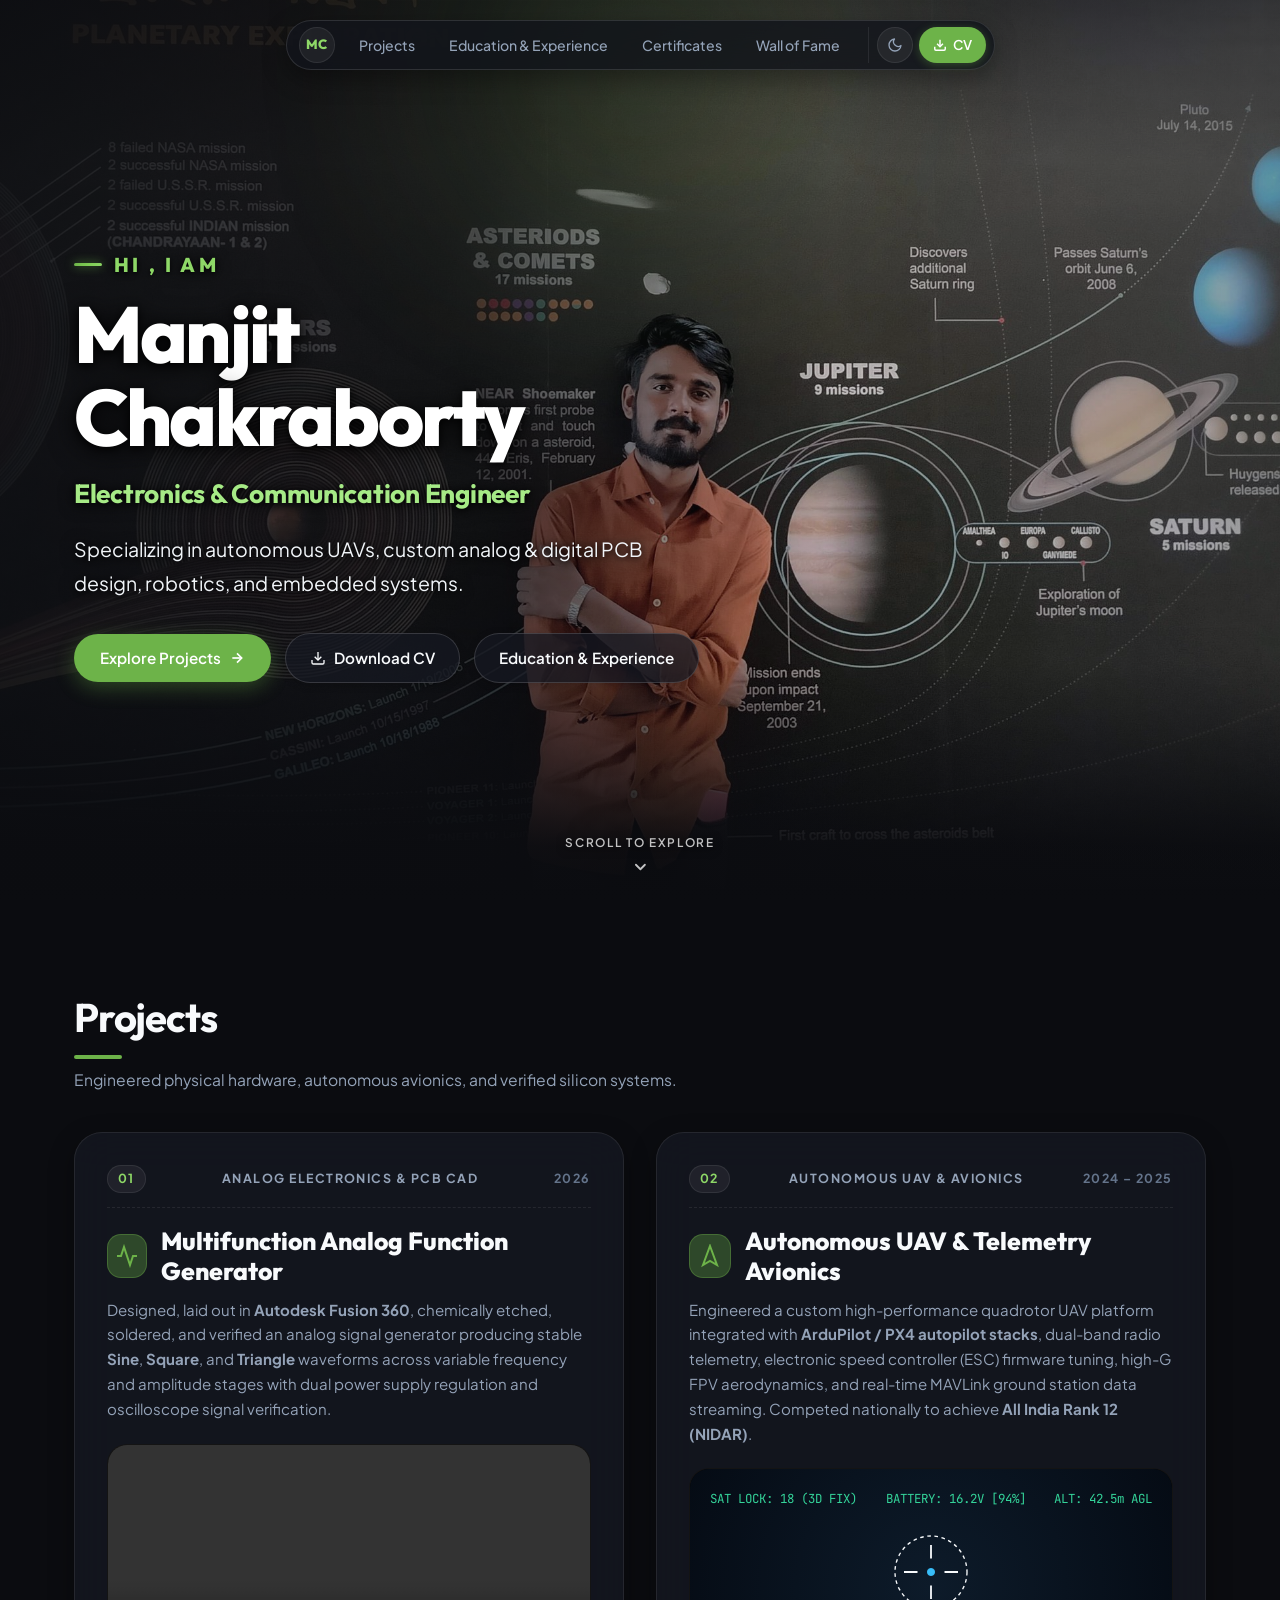
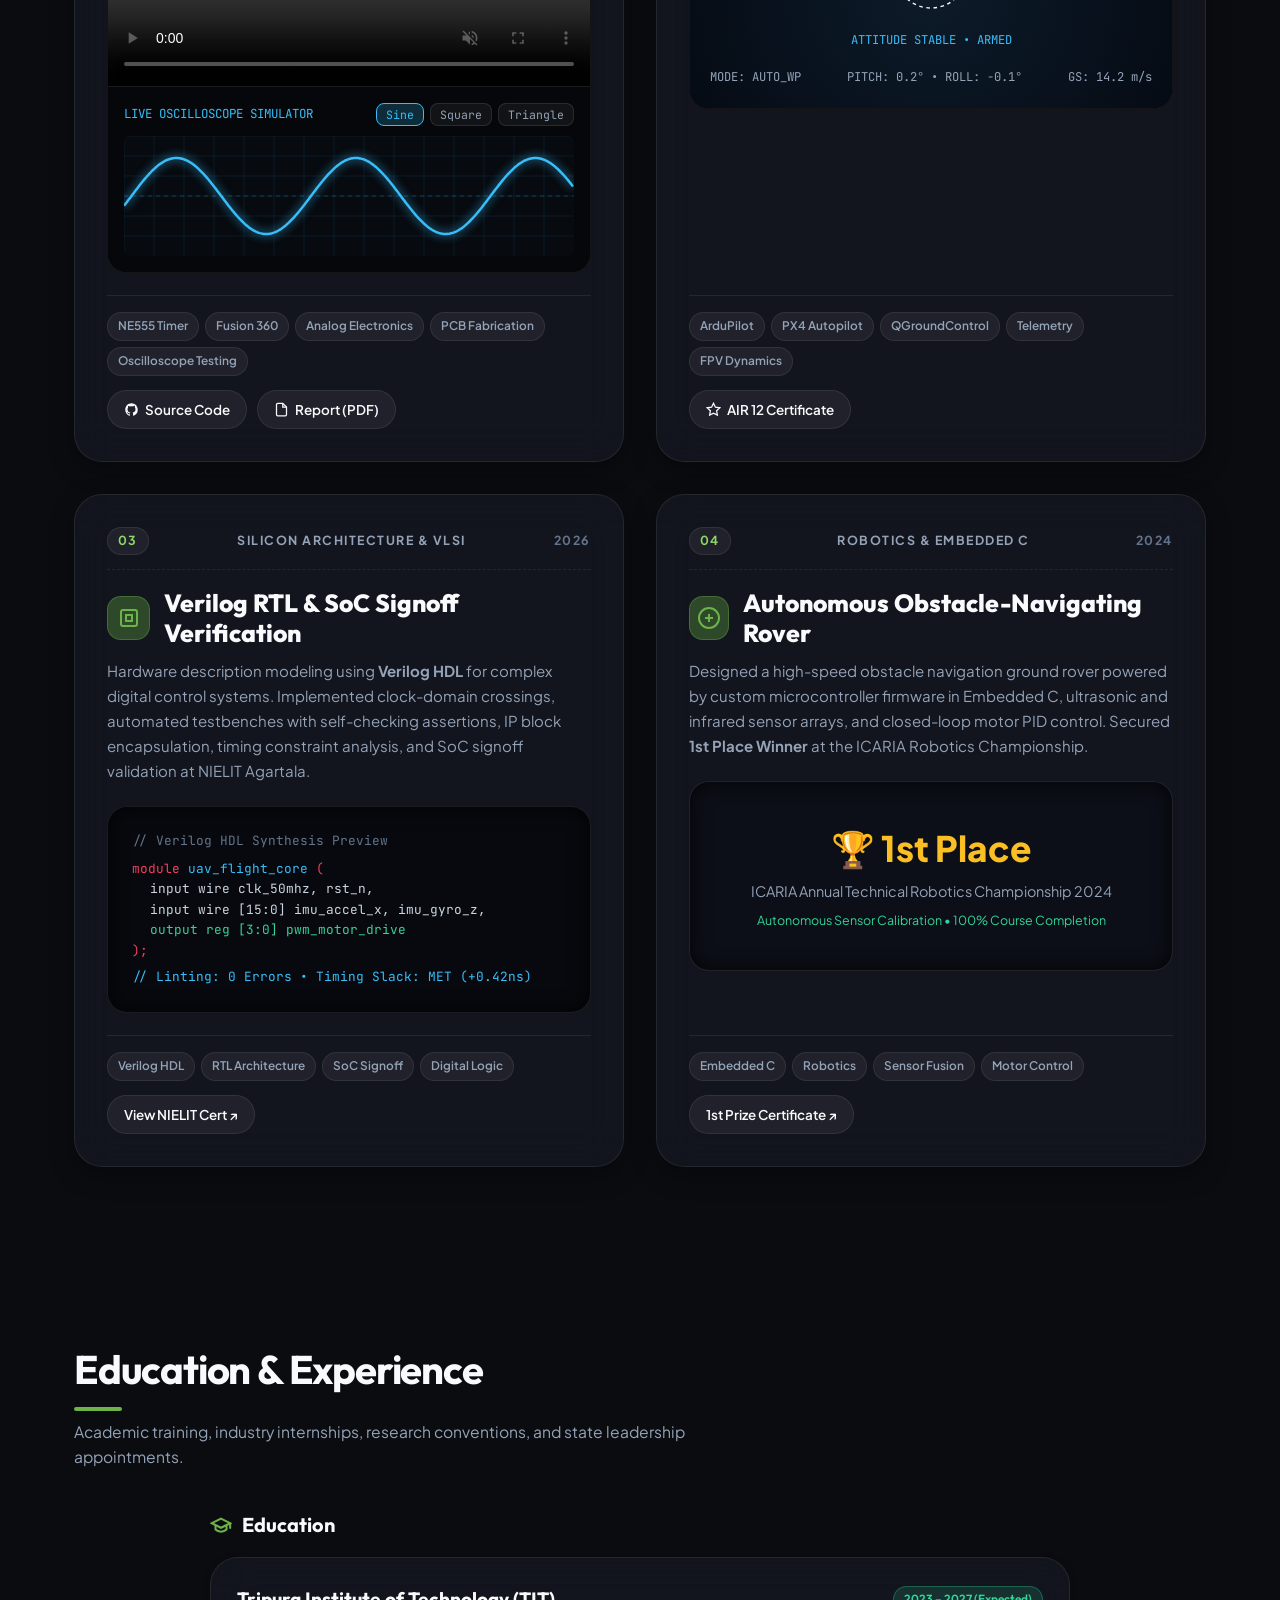
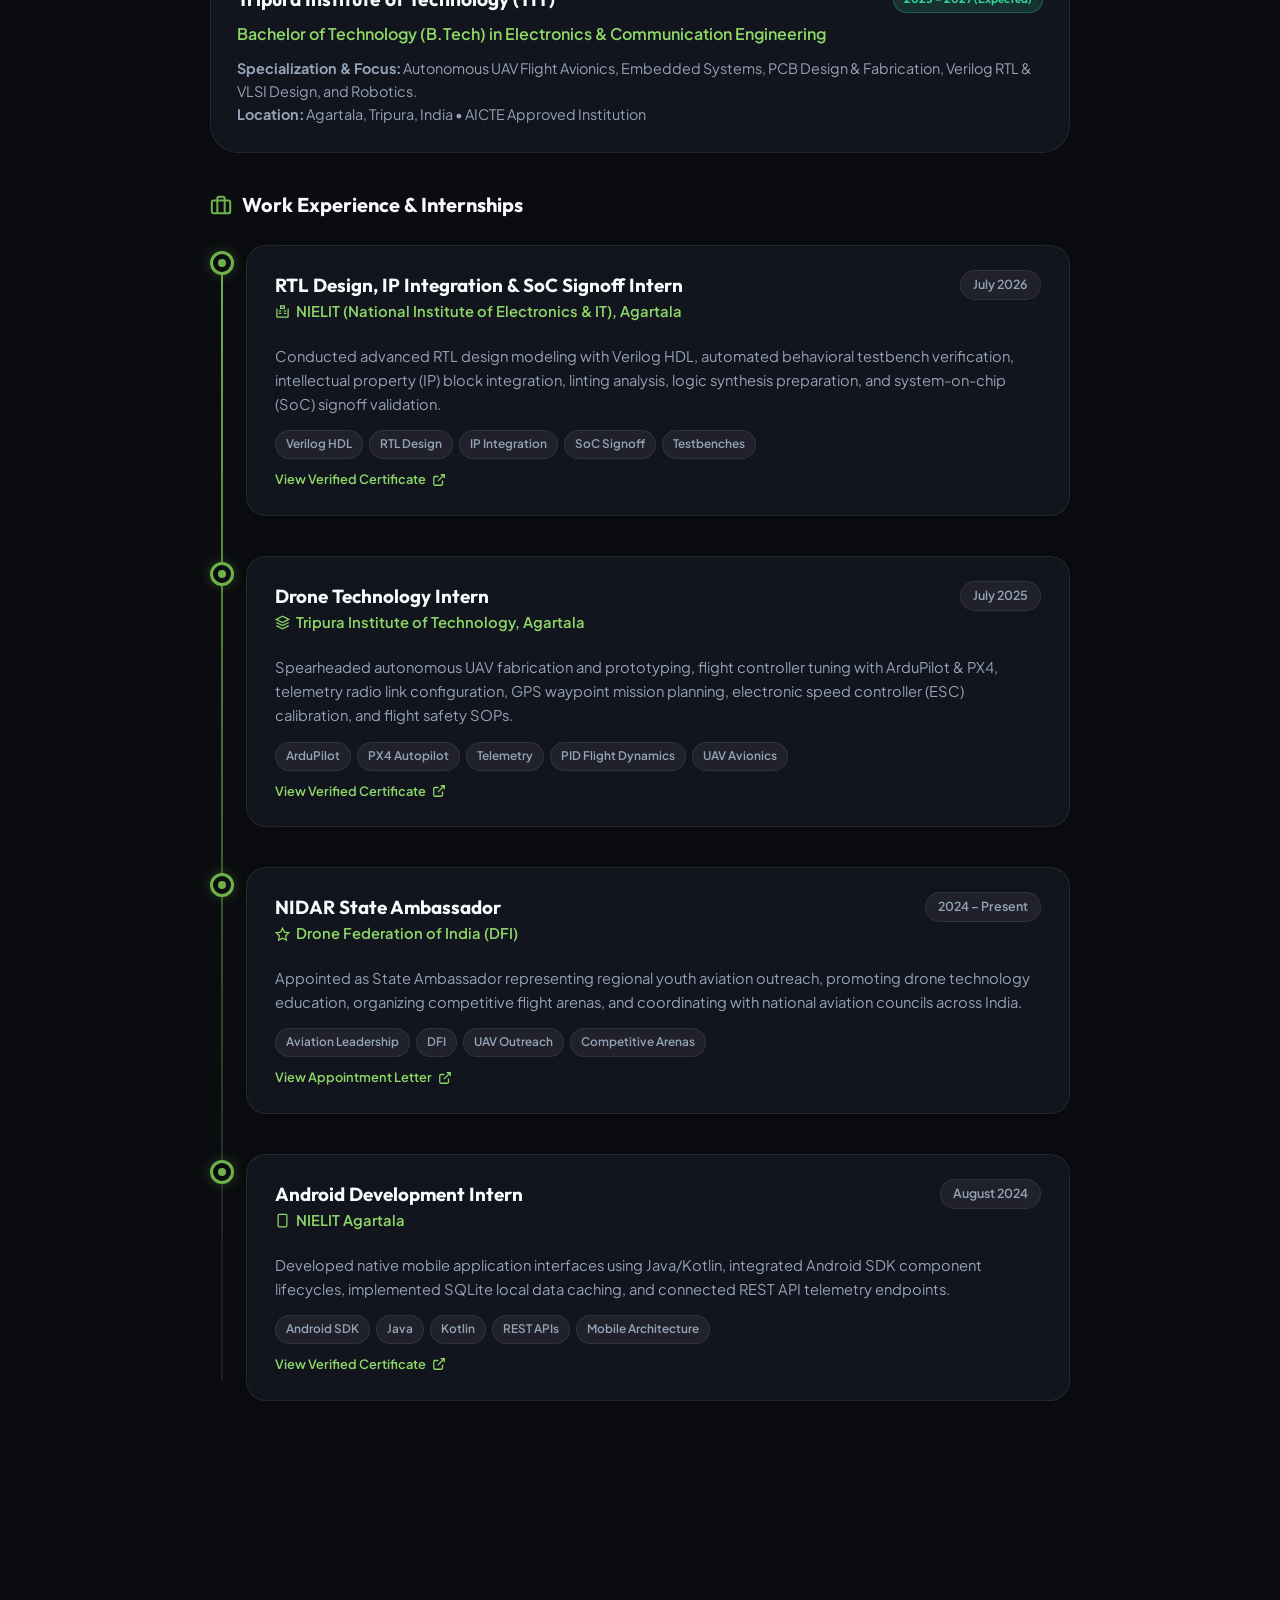
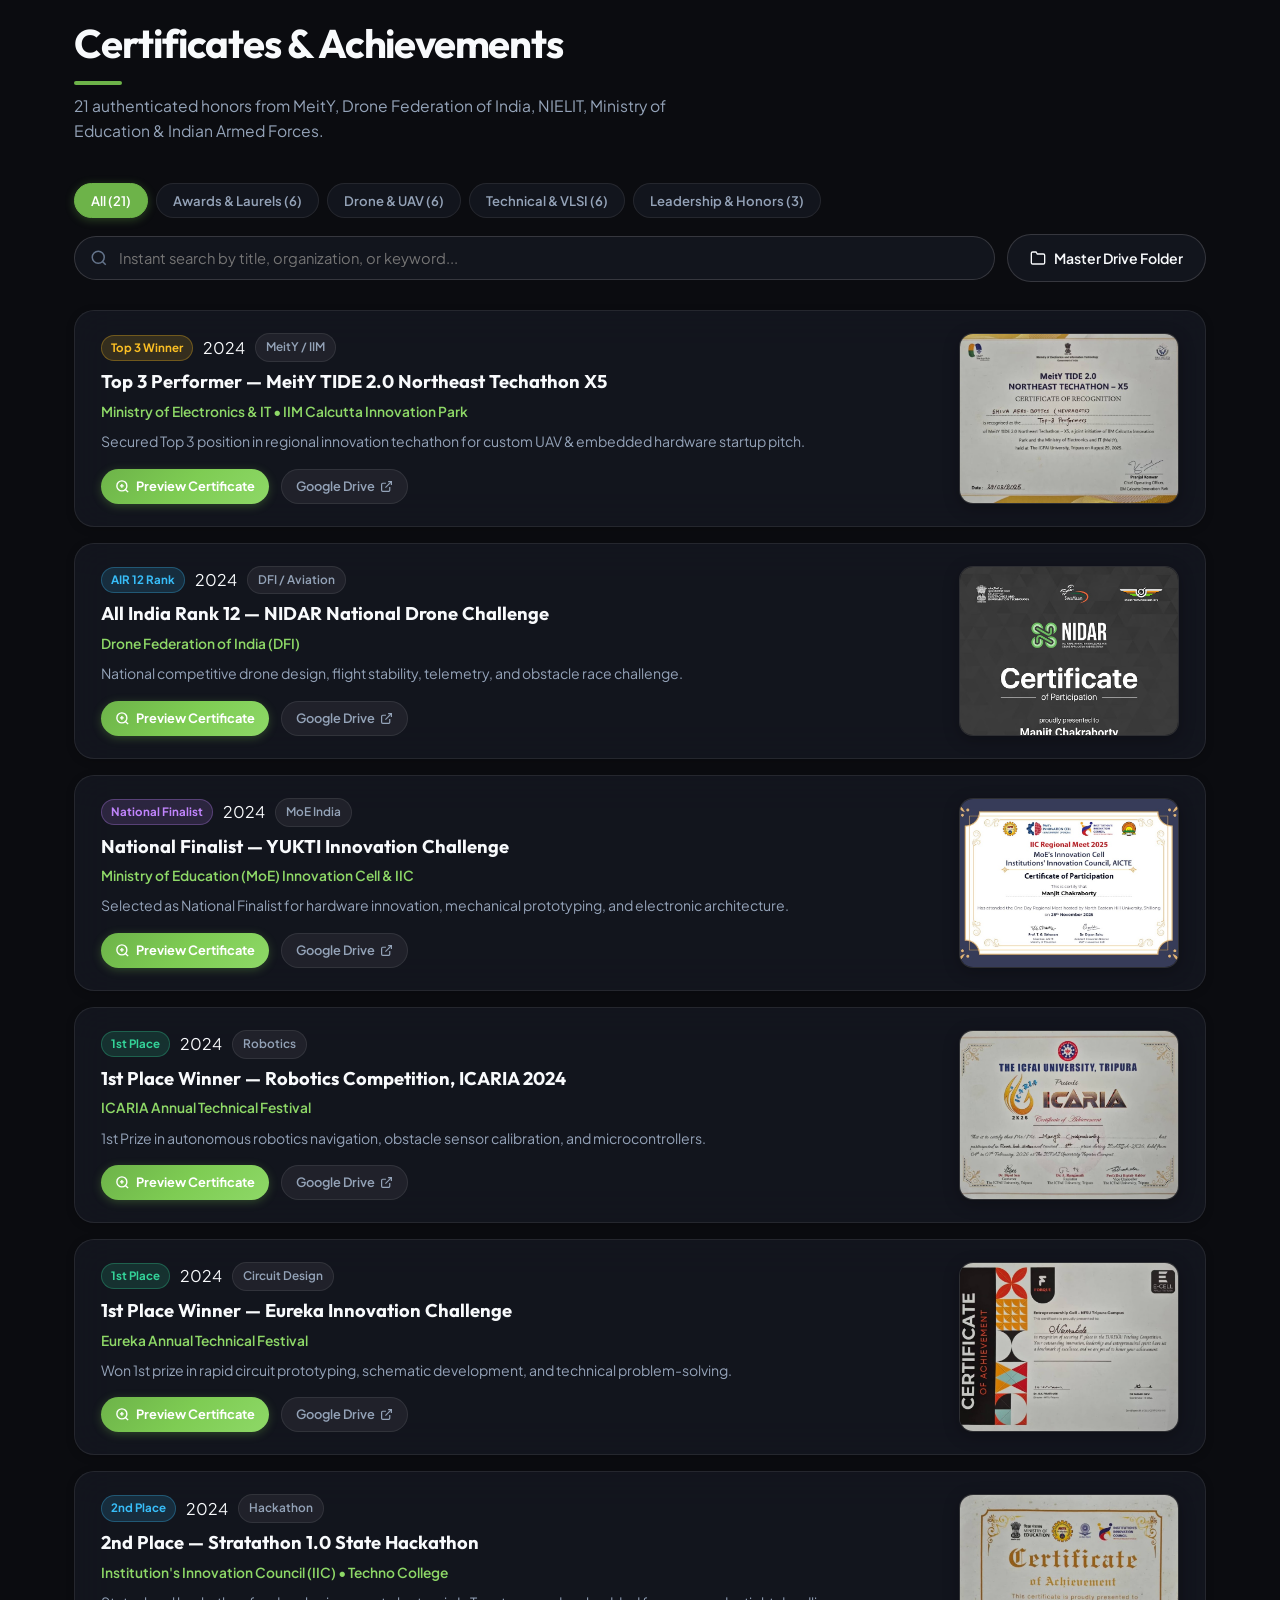
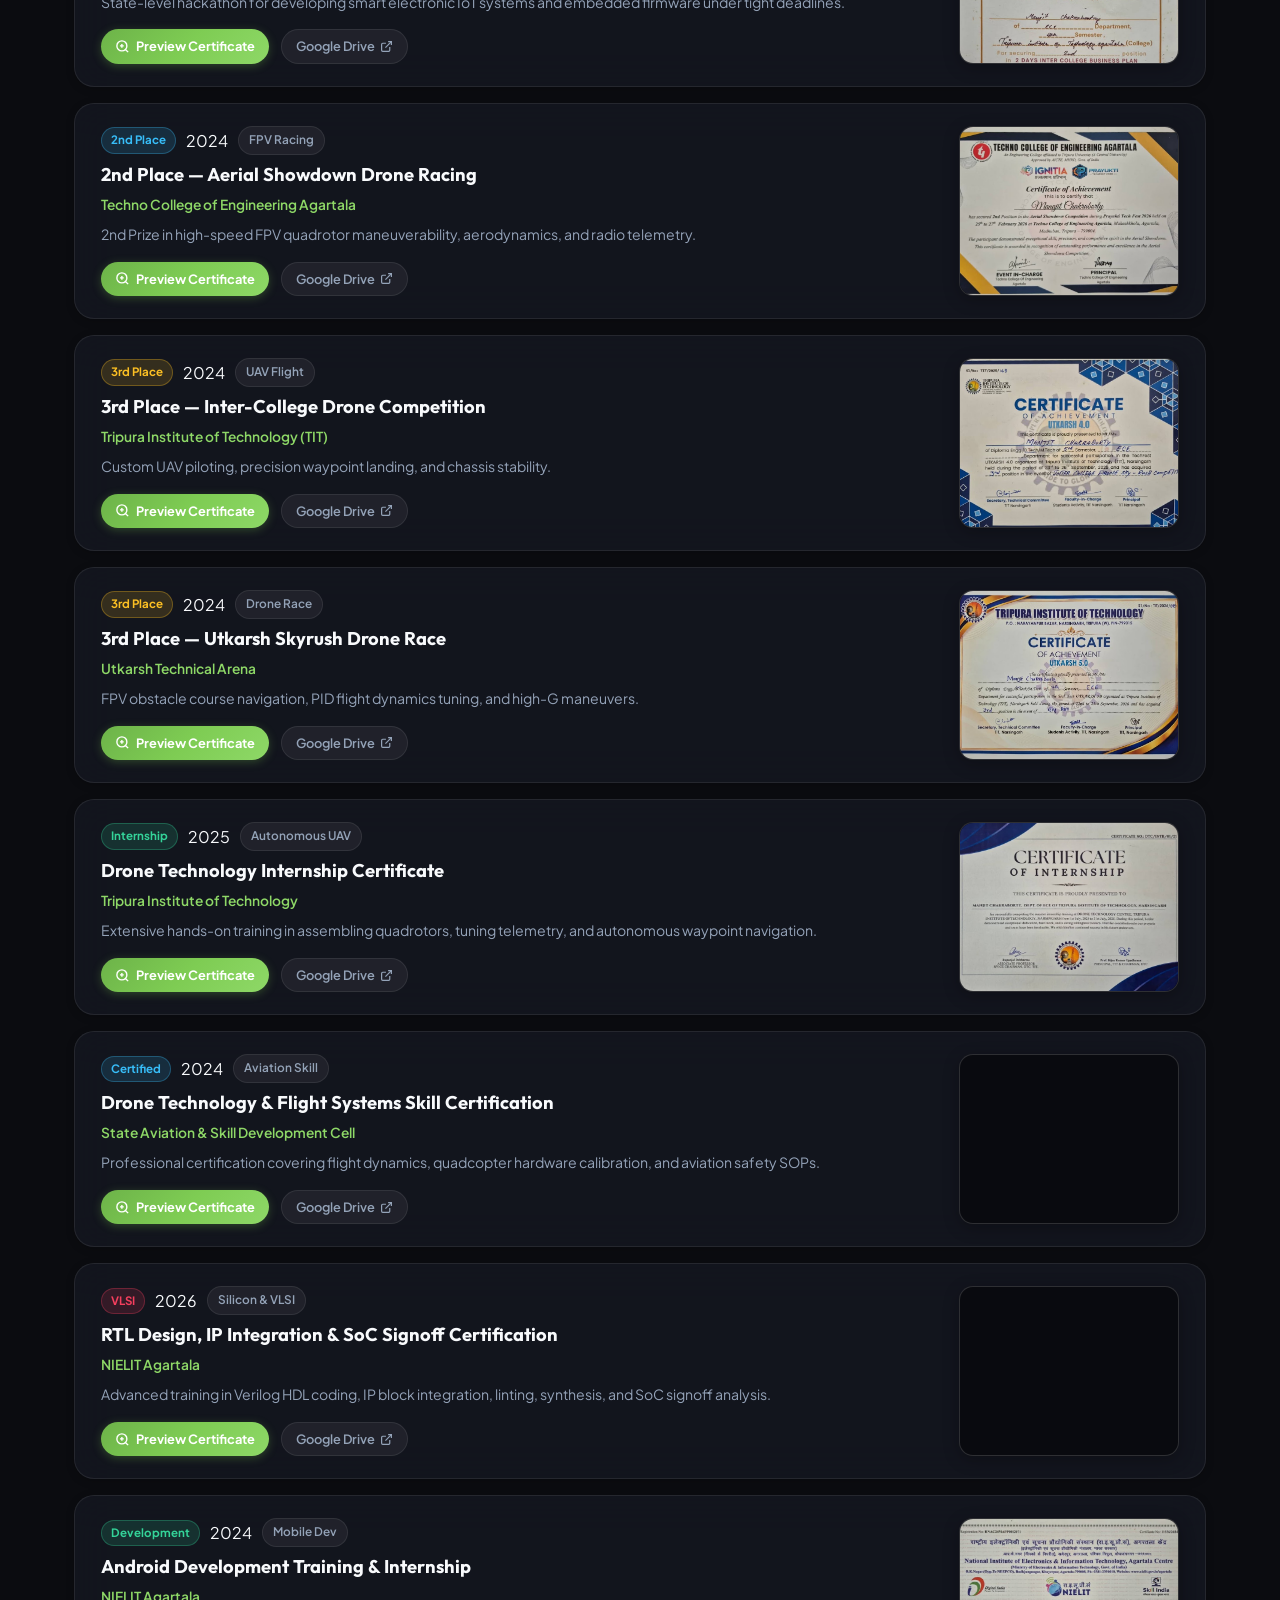
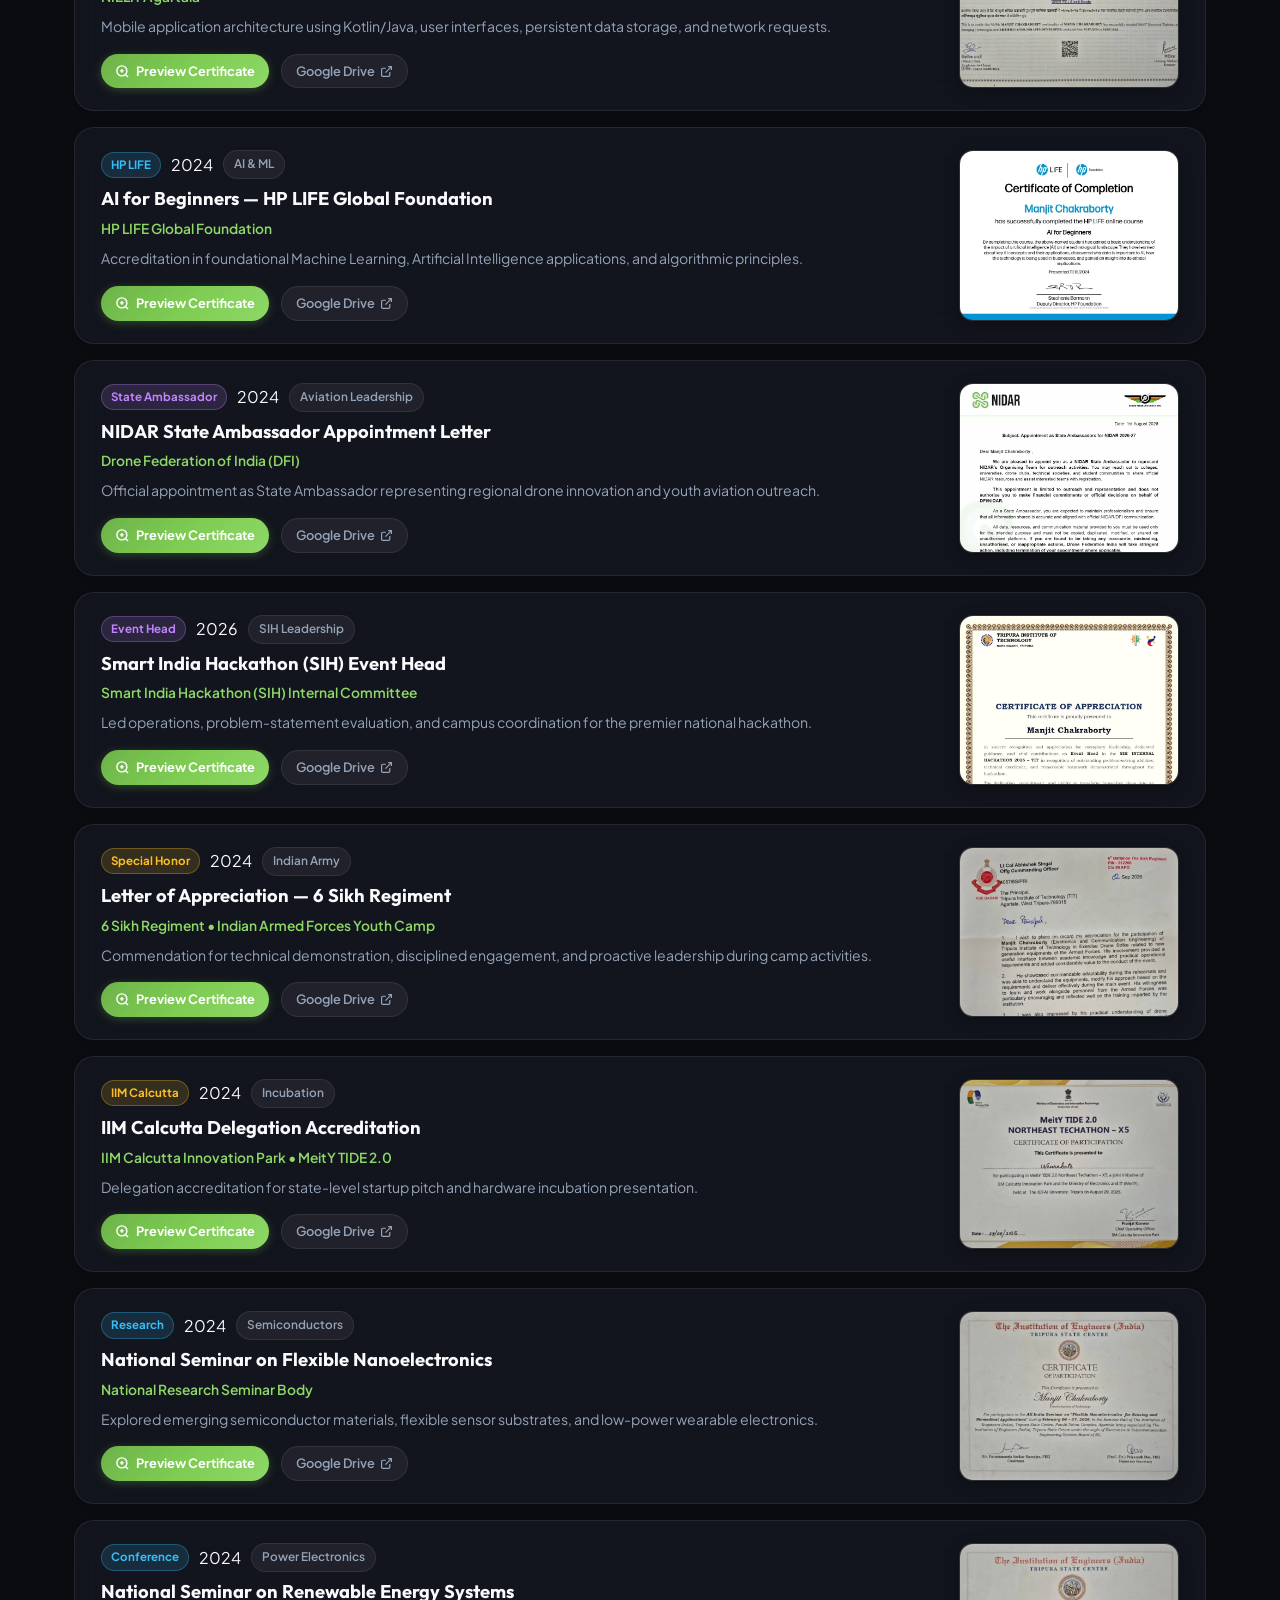
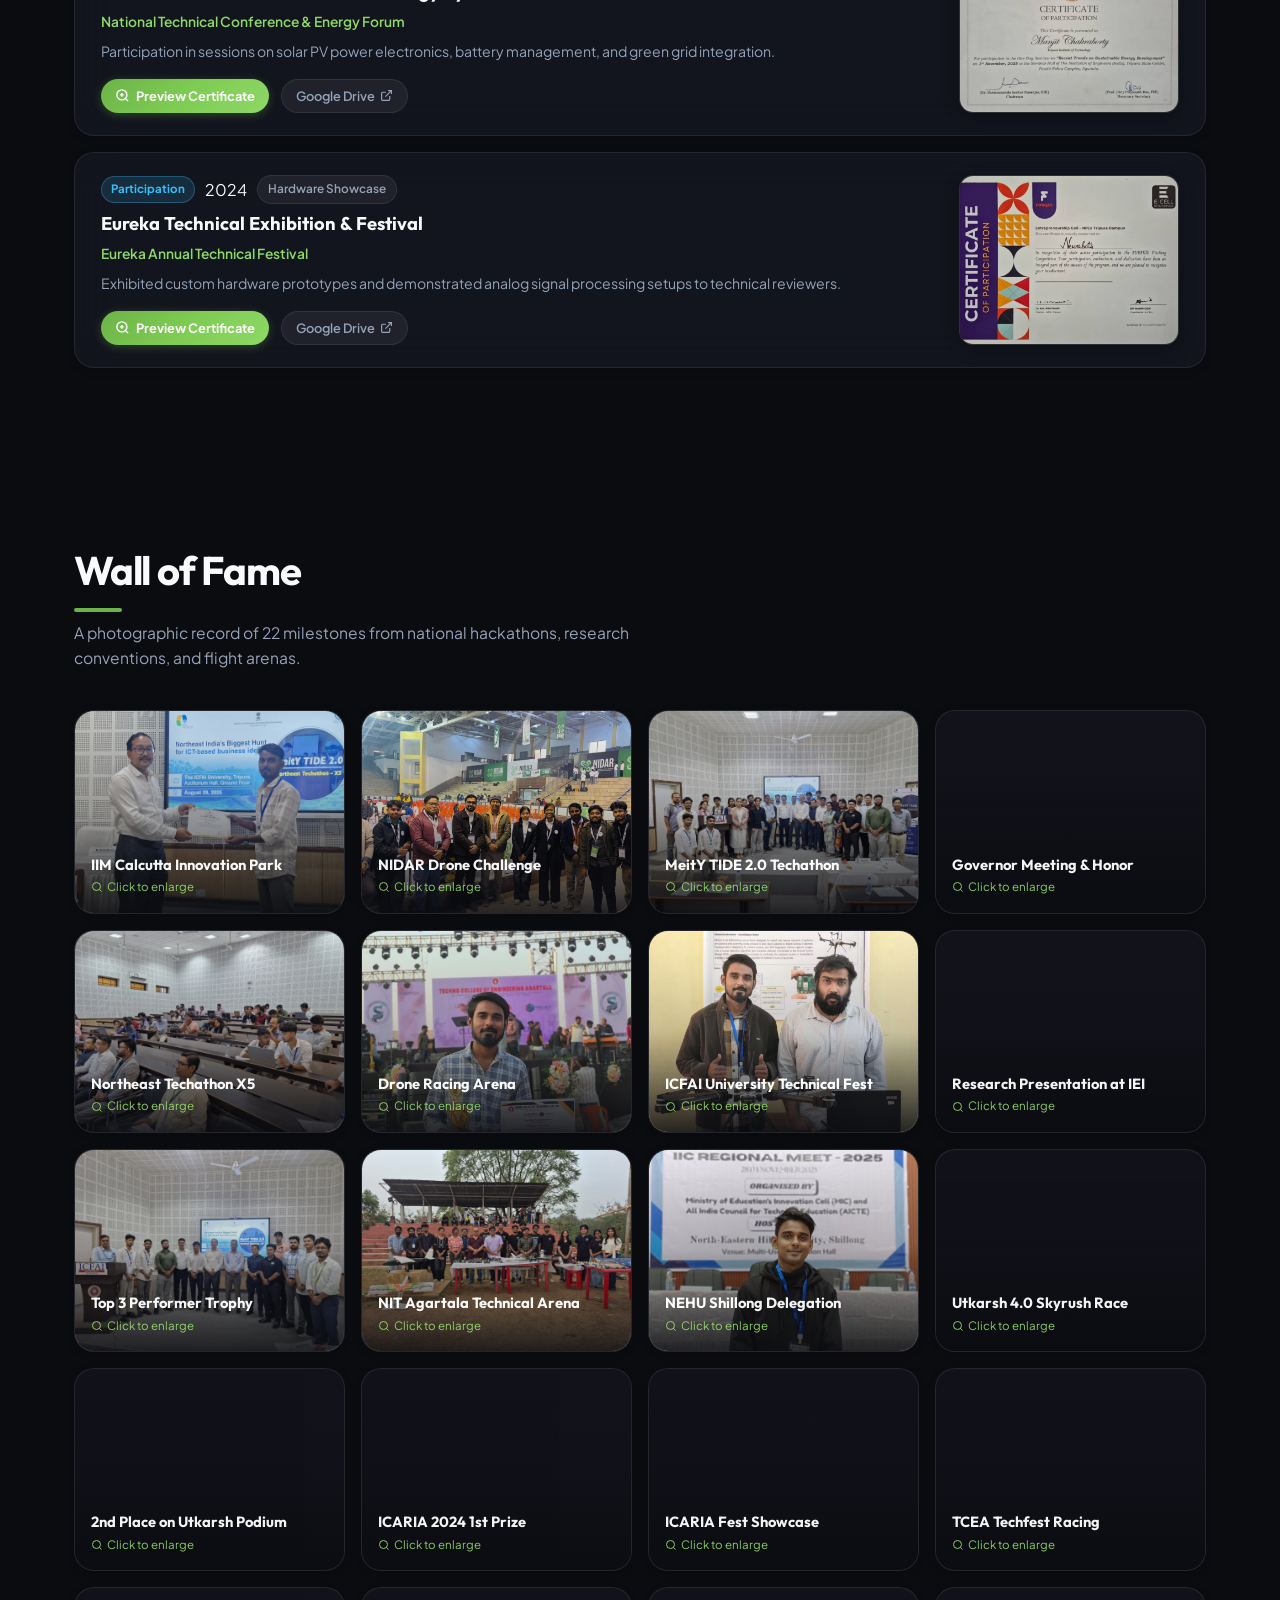
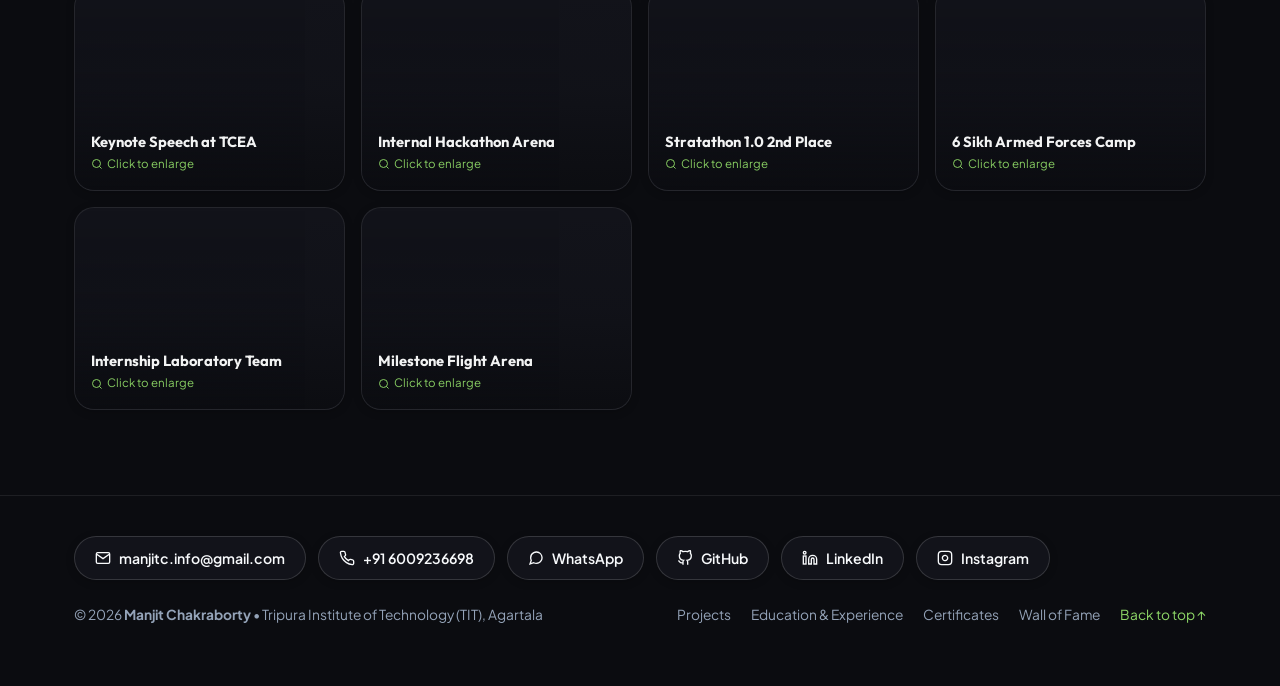
==== commit 3ef08a87: "Redesign Certificates & Achievements section with horizontal row layout, certificate previews, and i" ====
--- a/index.html
+++ b/index.html
@@ -607,7 +607,7 @@
     <section id="certificates" class="section">
         <div class="container">
             <div class="section-header">
-                <h2 class="section-title">Certificates</h2>
+                <h2 class="section-title">Certificates &amp; Achievements</h2>
                 <p class="section-subtitle">21 authenticated honors from MeitY, Drone Federation of India, NIELIT, Ministry of Education &amp; Indian Armed Forces.</p>
             </div>
 
@@ -635,361 +635,655 @@
 
             <!-- Certificates Cards Grid (21 Cards) -->
             <div class="certs-grid" id="certsGrid">
-                
-                <!-- 01. MeitY TIDE 2.0 -->
-                <div class="cert-card" data-category="awards" data-keywords="meity tide 2.0 northeast techathon x5 top 3 performer iim calcutta innovation park hardware pitch">
-                    <div>
-                        <div class="cert-card-header">
+
+                <!-- 01. Top 3 Performer &mdash; MeitY TIDE 2.0 Northeast Techathon X5 -->
+                <div class="cert-card cert-row-card" data-category="awards" data-keywords="meity tide 2.0 northeast techathon x5 top 3 performer iim calcutta innovation park hardware pitch" data-cert-img="cert_thumbnails/cert_01_1371ElG6.jpg" data-cert-title="Top 3 Performer — MeitY TIDE 2.0 Northeast Techathon X5" data-cert-issuer="Ministry of Electronics &amp;amp; IT • IIM Calcutta Innovation Park" data-cert-year="2024" data-cert-badge="Top 3 Winner" data-cert-badge-cls="badge-gold" data-cert-drive="https://drive.google.com/file/d/1371ElG6WqYqzcWkgQmAwvUHA_O250upG/view" tabindex="0" role="button" aria-label="View Top 3 Performer — MeitY TIDE 2.0 Northeast Techathon X5 certificate">
+                    <div class="cert-row-info">
+                        <div class="cert-row-meta">
                             <span class="cert-badge badge-gold">Top 3 Winner</span>
                             <span class="cert-year">2024</span>
+                            <span class="tag-pill">MeitY / IIM</span>
                         </div>
                         <h4 class="cert-title">Top 3 Performer &mdash; MeitY TIDE 2.0 Northeast Techathon X5</h4>
                         <div class="cert-issuer">Ministry of Electronics &amp; IT &bull; IIM Calcutta Innovation Park</div>
                         <p class="cert-description">Secured Top 3 position in regional innovation techathon for custom UAV &amp; embedded hardware startup pitch.</p>
-                    </div>
-                    <div class="cert-footer">
-                        <span class="tag-pill">MeitY / IIM</span>
-                        <a href="https://drive.google.com/file/d/1371ElG6WqYqzcWkgQmAwvUHA_O250upG/view" target="_blank" rel="noopener noreferrer" class="btn-cert-drive">View Certificate &nearr;</a>
-                    </div>
-                </div>
-
-                <!-- 02. NIDAR Drone Challenge -->
-                <div class="cert-card" data-category="drone" data-keywords="nidar 2024 drone challenge air 12 all india rank drone federation of india dfi uav px4 flight dynamics">
-                    <div>
-                        <div class="cert-card-header">
+                        <div class="cert-row-actions">
+                            <span class="btn-cert-preview-action">
+                                <svg width="15" height="15" viewBox="0 0 24 24" fill="none" stroke="currentColor" stroke-width="2.2"><circle cx="11" cy="11" r="8"/><line x1="21" y1="21" x2="16.65" y2="16.65"/><line x1="11" y1="8" x2="11" y2="14"/><line x1="8" y1="11" x2="14" y2="11"/></svg>
+                                <span>Preview Certificate</span>
+                            </span>
+                            <a href="https://drive.google.com/file/d/1371ElG6WqYqzcWkgQmAwvUHA_O250upG/view" target="_blank" rel="noopener noreferrer" class="btn-cert-drive" onclick="event.stopPropagation()">
+                                <span>Google Drive</span>
+                                <svg width="13" height="13" viewBox="0 0 24 24" fill="none" stroke="currentColor" stroke-width="2.2"><path d="M18 13v6a2 2 0 0 1-2 2H5a2 2 0 0 1-2-2V8a2 2 0 0 1 2-2h6"/><polyline points="15 3 21 3 21 9"/><line x1="10" y1="14" x2="21" y2="3"/></svg>
+                            </a>
+                        </div>
+                    </div>
+                    <div class="cert-row-preview" title="Click to enlarge certificate">
+                        <img src="cert_thumbnails/cert_01_1371ElG6.jpg" alt="Top 3 Performer — MeitY TIDE 2.0 Northeast Techathon X5 Preview" loading="lazy" decoding="async">
+                        <div class="cert-preview-hover-tag">
+                            <svg width="16" height="16" viewBox="0 0 24 24" fill="none" stroke="currentColor" stroke-width="2.2"><circle cx="11" cy="11" r="8"/><line x1="21" y1="21" x2="16.65" y2="16.65"/><line x1="11" y1="8" x2="11" y2="14"/><line x1="8" y1="11" x2="14" y2="11"/></svg>
+                            <span>Enlarge</span>
+                        </div>
+                    </div>
+                </div>
+
+                <!-- 02. All India Rank 12 &mdash; NIDAR National Drone Challenge -->
+                <div class="cert-card cert-row-card" data-category="drone" data-keywords="nidar 2024 drone challenge air 12 all india rank drone federation of india dfi uav px4 flight dynamics" data-cert-img="cert_thumbnails/cert_02_19Qrl7LJ.jpg" data-cert-title="All India Rank 12 — NIDAR National Drone Challenge" data-cert-issuer="Drone Federation of India (DFI)" data-cert-year="2024" data-cert-badge="AIR 12 Rank" data-cert-badge-cls="badge-blue" data-cert-drive="https://drive.google.com/file/d/19Qrl7LJOrPkZT7DiEd8BkMt911IFQqVK/view" tabindex="0" role="button" aria-label="View All India Rank 12 — NIDAR National Drone Challenge certificate">
+                    <div class="cert-row-info">
+                        <div class="cert-row-meta">
                             <span class="cert-badge badge-blue">AIR 12 Rank</span>
                             <span class="cert-year">2024</span>
+                            <span class="tag-pill">DFI / Aviation</span>
                         </div>
                         <h4 class="cert-title">All India Rank 12 &mdash; NIDAR National Drone Challenge</h4>
                         <div class="cert-issuer">Drone Federation of India (DFI)</div>
                         <p class="cert-description">National competitive drone design, flight stability, telemetry, and obstacle race challenge.</p>
-                    </div>
-                    <div class="cert-footer">
-                        <span class="tag-pill">DFI / Aviation</span>
-                        <a href="https://drive.google.com/file/d/19Qrl7LJOrPkZT7DiEd8BkMt911IFQqVK/view" target="_blank" rel="noopener noreferrer" class="btn-cert-drive">View Certificate &nearr;</a>
-                    </div>
-                </div>
-
-                <!-- 03. YUKTI Innovation Challenge -->
-                <div class="cert-card" data-category="awards" data-keywords="yukti innovation challenge national finalist ministry of education moe innovation cell iic hardware prototyping">
-                    <div>
-                        <div class="cert-card-header">
+                        <div class="cert-row-actions">
+                            <span class="btn-cert-preview-action">
+                                <svg width="15" height="15" viewBox="0 0 24 24" fill="none" stroke="currentColor" stroke-width="2.2"><circle cx="11" cy="11" r="8"/><line x1="21" y1="21" x2="16.65" y2="16.65"/><line x1="11" y1="8" x2="11" y2="14"/><line x1="8" y1="11" x2="14" y2="11"/></svg>
+                                <span>Preview Certificate</span>
+                            </span>
+                            <a href="https://drive.google.com/file/d/19Qrl7LJOrPkZT7DiEd8BkMt911IFQqVK/view" target="_blank" rel="noopener noreferrer" class="btn-cert-drive" onclick="event.stopPropagation()">
+                                <span>Google Drive</span>
+                                <svg width="13" height="13" viewBox="0 0 24 24" fill="none" stroke="currentColor" stroke-width="2.2"><path d="M18 13v6a2 2 0 0 1-2 2H5a2 2 0 0 1-2-2V8a2 2 0 0 1 2-2h6"/><polyline points="15 3 21 3 21 9"/><line x1="10" y1="14" x2="21" y2="3"/></svg>
+                            </a>
+                        </div>
+                    </div>
+                    <div class="cert-row-preview" title="Click to enlarge certificate">
+                        <img src="cert_thumbnails/cert_02_19Qrl7LJ.jpg" alt="All India Rank 12 — NIDAR National Drone Challenge Preview" loading="lazy" decoding="async">
+                        <div class="cert-preview-hover-tag">
+                            <svg width="16" height="16" viewBox="0 0 24 24" fill="none" stroke="currentColor" stroke-width="2.2"><circle cx="11" cy="11" r="8"/><line x1="21" y1="21" x2="16.65" y2="16.65"/><line x1="11" y1="8" x2="11" y2="14"/><line x1="8" y1="11" x2="14" y2="11"/></svg>
+                            <span>Enlarge</span>
+                        </div>
+                    </div>
+                </div>
+
+                <!-- 03. National Finalist &mdash; YUKTI Innovation Challenge -->
+                <div class="cert-card cert-row-card" data-category="awards" data-keywords="yukti innovation challenge national finalist ministry of education moe innovation cell iic hardware prototyping" data-cert-img="cert_thumbnails/cert_03_1iQ1b9gk.jpg" data-cert-title="National Finalist — YUKTI Innovation Challenge" data-cert-issuer="Ministry of Education (MoE) Innovation Cell &amp;amp; IIC" data-cert-year="2024" data-cert-badge="National Finalist" data-cert-badge-cls="badge-purple" data-cert-drive="https://drive.google.com/file/d/1iQ1b9gkoOYPi9TwqNdfh4kQmFMt3PgLA/view" tabindex="0" role="button" aria-label="View National Finalist — YUKTI Innovation Challenge certificate">
+                    <div class="cert-row-info">
+                        <div class="cert-row-meta">
                             <span class="cert-badge badge-purple">National Finalist</span>
                             <span class="cert-year">2024</span>
+                            <span class="tag-pill">MoE India</span>
                         </div>
                         <h4 class="cert-title">National Finalist &mdash; YUKTI Innovation Challenge</h4>
                         <div class="cert-issuer">Ministry of Education (MoE) Innovation Cell &amp; IIC</div>
                         <p class="cert-description">Selected as National Finalist for hardware innovation, mechanical prototyping, and electronic architecture.</p>
-                    </div>
-                    <div class="cert-footer">
-                        <span class="tag-pill">MoE India</span>
-                        <a href="https://drive.google.com/file/d/1iQ1b9gkoOYPi9TwqNdfh4kQmFMt3PgLA/view" target="_blank" rel="noopener noreferrer" class="btn-cert-drive">View Certificate &nearr;</a>
-                    </div>
-                </div>
-
-                <!-- 04. Robotics ICARIA 2024 -->
-                <div class="cert-card" data-category="awards" data-keywords="1st place robotics competition icaria 2024 autonomous obstacle microcontrollers hardware design">
-                    <div>
-                        <div class="cert-card-header">
+                        <div class="cert-row-actions">
+                            <span class="btn-cert-preview-action">
+                                <svg width="15" height="15" viewBox="0 0 24 24" fill="none" stroke="currentColor" stroke-width="2.2"><circle cx="11" cy="11" r="8"/><line x1="21" y1="21" x2="16.65" y2="16.65"/><line x1="11" y1="8" x2="11" y2="14"/><line x1="8" y1="11" x2="14" y2="11"/></svg>
+                                <span>Preview Certificate</span>
+                            </span>
+                            <a href="https://drive.google.com/file/d/1iQ1b9gkoOYPi9TwqNdfh4kQmFMt3PgLA/view" target="_blank" rel="noopener noreferrer" class="btn-cert-drive" onclick="event.stopPropagation()">
+                                <span>Google Drive</span>
+                                <svg width="13" height="13" viewBox="0 0 24 24" fill="none" stroke="currentColor" stroke-width="2.2"><path d="M18 13v6a2 2 0 0 1-2 2H5a2 2 0 0 1-2-2V8a2 2 0 0 1 2-2h6"/><polyline points="15 3 21 3 21 9"/><line x1="10" y1="14" x2="21" y2="3"/></svg>
+                            </a>
+                        </div>
+                    </div>
+                    <div class="cert-row-preview" title="Click to enlarge certificate">
+                        <img src="cert_thumbnails/cert_03_1iQ1b9gk.jpg" alt="National Finalist — YUKTI Innovation Challenge Preview" loading="lazy" decoding="async">
+                        <div class="cert-preview-hover-tag">
+                            <svg width="16" height="16" viewBox="0 0 24 24" fill="none" stroke="currentColor" stroke-width="2.2"><circle cx="11" cy="11" r="8"/><line x1="21" y1="21" x2="16.65" y2="16.65"/><line x1="11" y1="8" x2="11" y2="14"/><line x1="8" y1="11" x2="14" y2="11"/></svg>
+                            <span>Enlarge</span>
+                        </div>
+                    </div>
+                </div>
+
+                <!-- 04. 1st Place Winner &mdash; Robotics Competition, ICARIA 2024 -->
+                <div class="cert-card cert-row-card" data-category="awards" data-keywords="1st place robotics competition icaria 2024 autonomous obstacle microcontrollers hardware design" data-cert-img="cert_thumbnails/cert_04_1NTVseX2.jpg" data-cert-title="1st Place Winner — Robotics Competition, ICARIA 2024" data-cert-issuer="ICARIA Annual Technical Festival" data-cert-year="2024" data-cert-badge="1st Place" data-cert-badge-cls="badge-green" data-cert-drive="https://drive.google.com/file/d/1NTVseX2LAvj72n29ceRfY4ATtVUa7ArC/view" tabindex="0" role="button" aria-label="View 1st Place Winner — Robotics Competition, ICARIA 2024 certificate">
+                    <div class="cert-row-info">
+                        <div class="cert-row-meta">
                             <span class="cert-badge badge-green">1st Place</span>
                             <span class="cert-year">2024</span>
+                            <span class="tag-pill">Robotics</span>
                         </div>
                         <h4 class="cert-title">1st Place Winner &mdash; Robotics Competition, ICARIA 2024</h4>
                         <div class="cert-issuer">ICARIA Annual Technical Festival</div>
                         <p class="cert-description">1st Prize in autonomous robotics navigation, obstacle sensor calibration, and microcontrollers.</p>
-                    </div>
-                    <div class="cert-footer">
-                        <span class="tag-pill">Robotics</span>
-                        <a href="https://drive.google.com/file/d/1NTVseX2LAvj72n29ceRfY4ATtVUa7ArC/view" target="_blank" rel="noopener noreferrer" class="btn-cert-drive">View Certificate &nearr;</a>
-                    </div>
-                </div>
-
-                <!-- 05. Eureka 1st Place -->
-                <div class="cert-card" data-category="awards" data-keywords="eureka 1st place winner innovation challenge annual techfest circuit design hardware prototyping">
-                    <div>
-                        <div class="cert-card-header">
+                        <div class="cert-row-actions">
+                            <span class="btn-cert-preview-action">
+                                <svg width="15" height="15" viewBox="0 0 24 24" fill="none" stroke="currentColor" stroke-width="2.2"><circle cx="11" cy="11" r="8"/><line x1="21" y1="21" x2="16.65" y2="16.65"/><line x1="11" y1="8" x2="11" y2="14"/><line x1="8" y1="11" x2="14" y2="11"/></svg>
+                                <span>Preview Certificate</span>
+                            </span>
+                            <a href="https://drive.google.com/file/d/1NTVseX2LAvj72n29ceRfY4ATtVUa7ArC/view" target="_blank" rel="noopener noreferrer" class="btn-cert-drive" onclick="event.stopPropagation()">
+                                <span>Google Drive</span>
+                                <svg width="13" height="13" viewBox="0 0 24 24" fill="none" stroke="currentColor" stroke-width="2.2"><path d="M18 13v6a2 2 0 0 1-2 2H5a2 2 0 0 1-2-2V8a2 2 0 0 1 2-2h6"/><polyline points="15 3 21 3 21 9"/><line x1="10" y1="14" x2="21" y2="3"/></svg>
+                            </a>
+                        </div>
+                    </div>
+                    <div class="cert-row-preview" title="Click to enlarge certificate">
+                        <img src="cert_thumbnails/cert_04_1NTVseX2.jpg" alt="1st Place Winner — Robotics Competition, ICARIA 2024 Preview" loading="lazy" decoding="async">
+                        <div class="cert-preview-hover-tag">
+                            <svg width="16" height="16" viewBox="0 0 24 24" fill="none" stroke="currentColor" stroke-width="2.2"><circle cx="11" cy="11" r="8"/><line x1="21" y1="21" x2="16.65" y2="16.65"/><line x1="11" y1="8" x2="11" y2="14"/><line x1="8" y1="11" x2="14" y2="11"/></svg>
+                            <span>Enlarge</span>
+                        </div>
+                    </div>
+                </div>
+
+                <!-- 05. 1st Place Winner &mdash; Eureka Innovation Challenge -->
+                <div class="cert-card cert-row-card" data-category="awards" data-keywords="eureka 1st place winner innovation challenge annual techfest circuit design hardware prototyping" data-cert-img="cert_thumbnails/cert_05_1TwEOo45.jpg" data-cert-title="1st Place Winner — Eureka Innovation Challenge" data-cert-issuer="Eureka Annual Technical Festival" data-cert-year="2024" data-cert-badge="1st Place" data-cert-badge-cls="badge-green" data-cert-drive="https://drive.google.com/file/d/1TwEOo455YPg-8u_w12L3V9Eg2jq4ySXz/view" tabindex="0" role="button" aria-label="View 1st Place Winner — Eureka Innovation Challenge certificate">
+                    <div class="cert-row-info">
+                        <div class="cert-row-meta">
                             <span class="cert-badge badge-green">1st Place</span>
                             <span class="cert-year">2024</span>
+                            <span class="tag-pill">Circuit Design</span>
                         </div>
                         <h4 class="cert-title">1st Place Winner &mdash; Eureka Innovation Challenge</h4>
                         <div class="cert-issuer">Eureka Annual Technical Festival</div>
                         <p class="cert-description">Won 1st prize in rapid circuit prototyping, schematic development, and technical problem-solving.</p>
-                    </div>
-                    <div class="cert-footer">
-                        <span class="tag-pill">Circuit Design</span>
-                        <a href="https://drive.google.com/file/d/1TwEOo455YPg-8u_w12L3V9Eg2jq4ySXz/view" target="_blank" rel="noopener noreferrer" class="btn-cert-drive">View Certificate &nearr;</a>
-                    </div>
-                </div>
-
-                <!-- 06. Stratathon 1.0 -->
-                <div class="cert-card" data-category="awards" data-keywords="stratathon 1.0 2nd place winner state hackathon iic techno college of engineering rapid prototyping smart electronics">
-                    <div>
-                        <div class="cert-card-header">
+                        <div class="cert-row-actions">
+                            <span class="btn-cert-preview-action">
+                                <svg width="15" height="15" viewBox="0 0 24 24" fill="none" stroke="currentColor" stroke-width="2.2"><circle cx="11" cy="11" r="8"/><line x1="21" y1="21" x2="16.65" y2="16.65"/><line x1="11" y1="8" x2="11" y2="14"/><line x1="8" y1="11" x2="14" y2="11"/></svg>
+                                <span>Preview Certificate</span>
+                            </span>
+                            <a href="https://drive.google.com/file/d/1TwEOo455YPg-8u_w12L3V9Eg2jq4ySXz/view" target="_blank" rel="noopener noreferrer" class="btn-cert-drive" onclick="event.stopPropagation()">
+                                <span>Google Drive</span>
+                                <svg width="13" height="13" viewBox="0 0 24 24" fill="none" stroke="currentColor" stroke-width="2.2"><path d="M18 13v6a2 2 0 0 1-2 2H5a2 2 0 0 1-2-2V8a2 2 0 0 1 2-2h6"/><polyline points="15 3 21 3 21 9"/><line x1="10" y1="14" x2="21" y2="3"/></svg>
+                            </a>
+                        </div>
+                    </div>
+                    <div class="cert-row-preview" title="Click to enlarge certificate">
+                        <img src="cert_thumbnails/cert_05_1TwEOo45.jpg" alt="1st Place Winner — Eureka Innovation Challenge Preview" loading="lazy" decoding="async">
+                        <div class="cert-preview-hover-tag">
+                            <svg width="16" height="16" viewBox="0 0 24 24" fill="none" stroke="currentColor" stroke-width="2.2"><circle cx="11" cy="11" r="8"/><line x1="21" y1="21" x2="16.65" y2="16.65"/><line x1="11" y1="8" x2="11" y2="14"/><line x1="8" y1="11" x2="14" y2="11"/></svg>
+                            <span>Enlarge</span>
+                        </div>
+                    </div>
+                </div>
+
+                <!-- 06. 2nd Place &mdash; Stratathon 1.0 State Hackathon -->
+                <div class="cert-card cert-row-card" data-category="awards" data-keywords="stratathon 1.0 2nd place winner state hackathon iic techno college of engineering rapid prototyping smart electronics" data-cert-img="cert_thumbnails/cert_06_1W205Rmj.jpg" data-cert-title="2nd Place — Stratathon 1.0 State Hackathon" data-cert-issuer="Institution&#x27;s Innovation Council (IIC) • Techno College" data-cert-year="2024" data-cert-badge="2nd Place" data-cert-badge-cls="badge-blue" data-cert-drive="https://drive.google.com/file/d/1W205Rmj0JpdiCFxRZNnkzqC207oftXP-/view" tabindex="0" role="button" aria-label="View 2nd Place — Stratathon 1.0 State Hackathon certificate">
+                    <div class="cert-row-info">
+                        <div class="cert-row-meta">
                             <span class="cert-badge badge-blue">2nd Place</span>
                             <span class="cert-year">2024</span>
+                            <span class="tag-pill">Hackathon</span>
                         </div>
                         <h4 class="cert-title">2nd Place &mdash; Stratathon 1.0 State Hackathon</h4>
                         <div class="cert-issuer">Institution's Innovation Council (IIC) &bull; Techno College</div>
                         <p class="cert-description">State-level hackathon for developing smart electronic IoT systems and embedded firmware under tight deadlines.</p>
-                    </div>
-                    <div class="cert-footer">
-                        <span class="tag-pill">Hackathon</span>
-                        <a href="https://drive.google.com/file/d/1W205Rmj0JpdiCFxRZNnkzqC207oftXP-/view" target="_blank" rel="noopener noreferrer" class="btn-cert-drive">View Certificate &nearr;</a>
-                    </div>
-                </div>
-
-                <!-- 07. Aerial Showdown Drone Racing -->
-                <div class="cert-card" data-category="drone" data-keywords="aerial showdown drone racing 2nd place tcea fpv quadrotor telemetry aerodynamics">
-                    <div>
-                        <div class="cert-card-header">
+                        <div class="cert-row-actions">
+                            <span class="btn-cert-preview-action">
+                                <svg width="15" height="15" viewBox="0 0 24 24" fill="none" stroke="currentColor" stroke-width="2.2"><circle cx="11" cy="11" r="8"/><line x1="21" y1="21" x2="16.65" y2="16.65"/><line x1="11" y1="8" x2="11" y2="14"/><line x1="8" y1="11" x2="14" y2="11"/></svg>
+                                <span>Preview Certificate</span>
+                            </span>
+                            <a href="https://drive.google.com/file/d/1W205Rmj0JpdiCFxRZNnkzqC207oftXP-/view" target="_blank" rel="noopener noreferrer" class="btn-cert-drive" onclick="event.stopPropagation()">
+                                <span>Google Drive</span>
+                                <svg width="13" height="13" viewBox="0 0 24 24" fill="none" stroke="currentColor" stroke-width="2.2"><path d="M18 13v6a2 2 0 0 1-2 2H5a2 2 0 0 1-2-2V8a2 2 0 0 1 2-2h6"/><polyline points="15 3 21 3 21 9"/><line x1="10" y1="14" x2="21" y2="3"/></svg>
+                            </a>
+                        </div>
+                    </div>
+                    <div class="cert-row-preview" title="Click to enlarge certificate">
+                        <img src="cert_thumbnails/cert_06_1W205Rmj.jpg" alt="2nd Place — Stratathon 1.0 State Hackathon Preview" loading="lazy" decoding="async">
+                        <div class="cert-preview-hover-tag">
+                            <svg width="16" height="16" viewBox="0 0 24 24" fill="none" stroke="currentColor" stroke-width="2.2"><circle cx="11" cy="11" r="8"/><line x1="21" y1="21" x2="16.65" y2="16.65"/><line x1="11" y1="8" x2="11" y2="14"/><line x1="8" y1="11" x2="14" y2="11"/></svg>
+                            <span>Enlarge</span>
+                        </div>
+                    </div>
+                </div>
+
+                <!-- 07. 2nd Place &mdash; Aerial Showdown Drone Racing -->
+                <div class="cert-card cert-row-card" data-category="drone" data-keywords="aerial showdown drone racing 2nd place tcea fpv quadrotor telemetry aerodynamics" data-cert-img="cert_thumbnails/cert_07_18oro1hi.jpg" data-cert-title="2nd Place — Aerial Showdown Drone Racing" data-cert-issuer="Techno College of Engineering Agartala" data-cert-year="2024" data-cert-badge="2nd Place" data-cert-badge-cls="badge-blue" data-cert-drive="https://drive.google.com/file/d/18oro1hiM3nHGTBXiR3JGeTmhJhQyJHdR/view" tabindex="0" role="button" aria-label="View 2nd Place — Aerial Showdown Drone Racing certificate">
+                    <div class="cert-row-info">
+                        <div class="cert-row-meta">
                             <span class="cert-badge badge-blue">2nd Place</span>
                             <span class="cert-year">2024</span>
+                            <span class="tag-pill">FPV Racing</span>
                         </div>
                         <h4 class="cert-title">2nd Place &mdash; Aerial Showdown Drone Racing</h4>
                         <div class="cert-issuer">Techno College of Engineering Agartala</div>
                         <p class="cert-description">2nd Prize in high-speed FPV quadrotor maneuverability, aerodynamics, and radio telemetry.</p>
-                    </div>
-                    <div class="cert-footer">
-                        <span class="tag-pill">FPV Racing</span>
-                        <a href="https://drive.google.com/file/d/18oro1hiM3nHGTBXiR3JGeTmhJhQyJHdR/view" target="_blank" rel="noopener noreferrer" class="btn-cert-drive">View Certificate &nearr;</a>
-                    </div>
-                </div>
-
-                <!-- 08. Inter-College Drone TIT -->
-                <div class="cert-card" data-category="drone" data-keywords="inter-college drone competition 3rd place tripura institute of technology tit quadcopter fpv">
-                    <div>
-                        <div class="cert-card-header">
+                        <div class="cert-row-actions">
+                            <span class="btn-cert-preview-action">
+                                <svg width="15" height="15" viewBox="0 0 24 24" fill="none" stroke="currentColor" stroke-width="2.2"><circle cx="11" cy="11" r="8"/><line x1="21" y1="21" x2="16.65" y2="16.65"/><line x1="11" y1="8" x2="11" y2="14"/><line x1="8" y1="11" x2="14" y2="11"/></svg>
+                                <span>Preview Certificate</span>
+                            </span>
+                            <a href="https://drive.google.com/file/d/18oro1hiM3nHGTBXiR3JGeTmhJhQyJHdR/view" target="_blank" rel="noopener noreferrer" class="btn-cert-drive" onclick="event.stopPropagation()">
+                                <span>Google Drive</span>
+                                <svg width="13" height="13" viewBox="0 0 24 24" fill="none" stroke="currentColor" stroke-width="2.2"><path d="M18 13v6a2 2 0 0 1-2 2H5a2 2 0 0 1-2-2V8a2 2 0 0 1 2-2h6"/><polyline points="15 3 21 3 21 9"/><line x1="10" y1="14" x2="21" y2="3"/></svg>
+                            </a>
+                        </div>
+                    </div>
+                    <div class="cert-row-preview" title="Click to enlarge certificate">
+                        <img src="cert_thumbnails/cert_07_18oro1hi.jpg" alt="2nd Place — Aerial Showdown Drone Racing Preview" loading="lazy" decoding="async">
+                        <div class="cert-preview-hover-tag">
+                            <svg width="16" height="16" viewBox="0 0 24 24" fill="none" stroke="currentColor" stroke-width="2.2"><circle cx="11" cy="11" r="8"/><line x1="21" y1="21" x2="16.65" y2="16.65"/><line x1="11" y1="8" x2="11" y2="14"/><line x1="8" y1="11" x2="14" y2="11"/></svg>
+                            <span>Enlarge</span>
+                        </div>
+                    </div>
+                </div>
+
+                <!-- 08. 3rd Place &mdash; Inter-College Drone Competition -->
+                <div class="cert-card cert-row-card" data-category="drone" data-keywords="inter-college drone competition 3rd place tripura institute of technology tit quadcopter fpv" data-cert-img="cert_thumbnails/cert_08_1MZWx7_C.jpg" data-cert-title="3rd Place — Inter-College Drone Competition" data-cert-issuer="Tripura Institute of Technology (TIT)" data-cert-year="2024" data-cert-badge="3rd Place" data-cert-badge-cls="badge-gold" data-cert-drive="https://drive.google.com/file/d/1MZWx7_CwwKimQRvtIwb7KxQSCff65uaG/view" tabindex="0" role="button" aria-label="View 3rd Place — Inter-College Drone Competition certificate">
+                    <div class="cert-row-info">
+                        <div class="cert-row-meta">
                             <span class="cert-badge badge-gold">3rd Place</span>
                             <span class="cert-year">2024</span>
+                            <span class="tag-pill">UAV Flight</span>
                         </div>
                         <h4 class="cert-title">3rd Place &mdash; Inter-College Drone Competition</h4>
                         <div class="cert-issuer">Tripura Institute of Technology (TIT)</div>
                         <p class="cert-description">Custom UAV piloting, precision waypoint landing, and chassis stability.</p>
-                    </div>
-                    <div class="cert-footer">
-                        <span class="tag-pill">UAV Flight</span>
-                        <a href="https://drive.google.com/file/d/1MZWx7_CwwKimQRvtIwb7KxQSCff65uaG/view" target="_blank" rel="noopener noreferrer" class="btn-cert-drive">View Certificate &nearr;</a>
-                    </div>
-                </div>
-
-                <!-- 09. Utkarsh Skyrush -->
-                <div class="cert-card" data-category="drone" data-keywords="utkarsh 4.0 skyrush drone race 3rd place high speed quadrotor fpv racing pid tuning">
-                    <div>
-                        <div class="cert-card-header">
+                        <div class="cert-row-actions">
+                            <span class="btn-cert-preview-action">
+                                <svg width="15" height="15" viewBox="0 0 24 24" fill="none" stroke="currentColor" stroke-width="2.2"><circle cx="11" cy="11" r="8"/><line x1="21" y1="21" x2="16.65" y2="16.65"/><line x1="11" y1="8" x2="11" y2="14"/><line x1="8" y1="11" x2="14" y2="11"/></svg>
+                                <span>Preview Certificate</span>
+                            </span>
+                            <a href="https://drive.google.com/file/d/1MZWx7_CwwKimQRvtIwb7KxQSCff65uaG/view" target="_blank" rel="noopener noreferrer" class="btn-cert-drive" onclick="event.stopPropagation()">
+                                <span>Google Drive</span>
+                                <svg width="13" height="13" viewBox="0 0 24 24" fill="none" stroke="currentColor" stroke-width="2.2"><path d="M18 13v6a2 2 0 0 1-2 2H5a2 2 0 0 1-2-2V8a2 2 0 0 1 2-2h6"/><polyline points="15 3 21 3 21 9"/><line x1="10" y1="14" x2="21" y2="3"/></svg>
+                            </a>
+                        </div>
+                    </div>
+                    <div class="cert-row-preview" title="Click to enlarge certificate">
+                        <img src="cert_thumbnails/cert_08_1MZWx7_C.jpg" alt="3rd Place — Inter-College Drone Competition Preview" loading="lazy" decoding="async">
+                        <div class="cert-preview-hover-tag">
+                            <svg width="16" height="16" viewBox="0 0 24 24" fill="none" stroke="currentColor" stroke-width="2.2"><circle cx="11" cy="11" r="8"/><line x1="21" y1="21" x2="16.65" y2="16.65"/><line x1="11" y1="8" x2="11" y2="14"/><line x1="8" y1="11" x2="14" y2="11"/></svg>
+                            <span>Enlarge</span>
+                        </div>
+                    </div>
+                </div>
+
+                <!-- 09. 3rd Place &mdash; Utkarsh Skyrush Drone Race -->
+                <div class="cert-card cert-row-card" data-category="drone" data-keywords="utkarsh 4.0 skyrush drone race 3rd place high speed quadrotor fpv racing pid tuning" data-cert-img="cert_thumbnails/cert_09_1cDHOKZX.jpg" data-cert-title="3rd Place — Utkarsh Skyrush Drone Race" data-cert-issuer="Utkarsh Technical Arena" data-cert-year="2024" data-cert-badge="3rd Place" data-cert-badge-cls="badge-gold" data-cert-drive="https://drive.google.com/file/d/1cDHOKZXlnp4tvPeqcn0N5m6cz_n7BrxM/view" tabindex="0" role="button" aria-label="View 3rd Place — Utkarsh Skyrush Drone Race certificate">
+                    <div class="cert-row-info">
+                        <div class="cert-row-meta">
                             <span class="cert-badge badge-gold">3rd Place</span>
                             <span class="cert-year">2024</span>
+                            <span class="tag-pill">Drone Race</span>
                         </div>
                         <h4 class="cert-title">3rd Place &mdash; Utkarsh Skyrush Drone Race</h4>
                         <div class="cert-issuer">Utkarsh Technical Arena</div>
                         <p class="cert-description">FPV obstacle course navigation, PID flight dynamics tuning, and high-G maneuvers.</p>
-                    </div>
-                    <div class="cert-footer">
-                        <span class="tag-pill">Drone Race</span>
-                        <a href="https://drive.google.com/file/d/1cDHOKZXlnp4tvPeqcn0N5m6cz_n7BrxM/view" target="_blank" rel="noopener noreferrer" class="btn-cert-drive">View Certificate &nearr;</a>
-                    </div>
-                </div>
-
-                <!-- 10. Drone Tech Internship TIT -->
-                <div class="cert-card" data-category="drone" data-keywords="drone technology internship tripura institute of technology tit autonomous uav ardupilot flight controllers">
-                    <div>
-                        <div class="cert-card-header">
+                        <div class="cert-row-actions">
+                            <span class="btn-cert-preview-action">
+                                <svg width="15" height="15" viewBox="0 0 24 24" fill="none" stroke="currentColor" stroke-width="2.2"><circle cx="11" cy="11" r="8"/><line x1="21" y1="21" x2="16.65" y2="16.65"/><line x1="11" y1="8" x2="11" y2="14"/><line x1="8" y1="11" x2="14" y2="11"/></svg>
+                                <span>Preview Certificate</span>
+                            </span>
+                            <a href="https://drive.google.com/file/d/1cDHOKZXlnp4tvPeqcn0N5m6cz_n7BrxM/view" target="_blank" rel="noopener noreferrer" class="btn-cert-drive" onclick="event.stopPropagation()">
+                                <span>Google Drive</span>
+                                <svg width="13" height="13" viewBox="0 0 24 24" fill="none" stroke="currentColor" stroke-width="2.2"><path d="M18 13v6a2 2 0 0 1-2 2H5a2 2 0 0 1-2-2V8a2 2 0 0 1 2-2h6"/><polyline points="15 3 21 3 21 9"/><line x1="10" y1="14" x2="21" y2="3"/></svg>
+                            </a>
+                        </div>
+                    </div>
+                    <div class="cert-row-preview" title="Click to enlarge certificate">
+                        <img src="cert_thumbnails/cert_09_1cDHOKZX.jpg" alt="3rd Place — Utkarsh Skyrush Drone Race Preview" loading="lazy" decoding="async">
+                        <div class="cert-preview-hover-tag">
+                            <svg width="16" height="16" viewBox="0 0 24 24" fill="none" stroke="currentColor" stroke-width="2.2"><circle cx="11" cy="11" r="8"/><line x1="21" y1="21" x2="16.65" y2="16.65"/><line x1="11" y1="8" x2="11" y2="14"/><line x1="8" y1="11" x2="14" y2="11"/></svg>
+                            <span>Enlarge</span>
+                        </div>
+                    </div>
+                </div>
+
+                <!-- 10. Drone Technology Internship Certificate -->
+                <div class="cert-card cert-row-card" data-category="drone" data-keywords="drone technology internship tripura institute of technology tit autonomous uav ardupilot flight controllers" data-cert-img="cert_thumbnails/cert_10_1PYOoNzF.jpg" data-cert-title="Drone Technology Internship Certificate" data-cert-issuer="Tripura Institute of Technology" data-cert-year="2025" data-cert-badge="Internship" data-cert-badge-cls="badge-green" data-cert-drive="https://drive.google.com/file/d/1PYOoNzFcx9598F5W8TntOtXITXTs9CXW/view" tabindex="0" role="button" aria-label="View Drone Technology Internship Certificate certificate">
+                    <div class="cert-row-info">
+                        <div class="cert-row-meta">
                             <span class="cert-badge badge-green">Internship</span>
                             <span class="cert-year">2025</span>
+                            <span class="tag-pill">Autonomous UAV</span>
                         </div>
                         <h4 class="cert-title">Drone Technology Internship Certificate</h4>
                         <div class="cert-issuer">Tripura Institute of Technology</div>
                         <p class="cert-description">Extensive hands-on training in assembling quadrotors, tuning telemetry, and autonomous waypoint navigation.</p>
-                    </div>
-                    <div class="cert-footer">
-                        <span class="tag-pill">Autonomous UAV</span>
-                        <a href="https://drive.google.com/file/d/1PYOoNzFcx9598F5W8TntOtXITXTs9CXW/view" target="_blank" rel="noopener noreferrer" class="btn-cert-drive">View Certificate &nearr;</a>
-                    </div>
-                </div>
-
-                <!-- 11. Drone Flight Skill Certification -->
-                <div class="cert-card" data-category="drone" data-keywords="drone technology skill training certification flight mechanics quadcopter calibration uav systems">
-                    <div>
-                        <div class="cert-card-header">
+                        <div class="cert-row-actions">
+                            <span class="btn-cert-preview-action">
+                                <svg width="15" height="15" viewBox="0 0 24 24" fill="none" stroke="currentColor" stroke-width="2.2"><circle cx="11" cy="11" r="8"/><line x1="21" y1="21" x2="16.65" y2="16.65"/><line x1="11" y1="8" x2="11" y2="14"/><line x1="8" y1="11" x2="14" y2="11"/></svg>
+                                <span>Preview Certificate</span>
+                            </span>
+                            <a href="https://drive.google.com/file/d/1PYOoNzFcx9598F5W8TntOtXITXTs9CXW/view" target="_blank" rel="noopener noreferrer" class="btn-cert-drive" onclick="event.stopPropagation()">
+                                <span>Google Drive</span>
+                                <svg width="13" height="13" viewBox="0 0 24 24" fill="none" stroke="currentColor" stroke-width="2.2"><path d="M18 13v6a2 2 0 0 1-2 2H5a2 2 0 0 1-2-2V8a2 2 0 0 1 2-2h6"/><polyline points="15 3 21 3 21 9"/><line x1="10" y1="14" x2="21" y2="3"/></svg>
+                            </a>
+                        </div>
+                    </div>
+                    <div class="cert-row-preview" title="Click to enlarge certificate">
+                        <img src="cert_thumbnails/cert_10_1PYOoNzF.jpg" alt="Drone Technology Internship Certificate Preview" loading="lazy" decoding="async">
+                        <div class="cert-preview-hover-tag">
+                            <svg width="16" height="16" viewBox="0 0 24 24" fill="none" stroke="currentColor" stroke-width="2.2"><circle cx="11" cy="11" r="8"/><line x1="21" y1="21" x2="16.65" y2="16.65"/><line x1="11" y1="8" x2="11" y2="14"/><line x1="8" y1="11" x2="14" y2="11"/></svg>
+                            <span>Enlarge</span>
+                        </div>
+                    </div>
+                </div>
+
+                <!-- 11. Drone Technology &amp; Flight Systems Skill Certification -->
+                <div class="cert-card cert-row-card" data-category="drone" data-keywords="drone technology skill training certification flight mechanics quadcopter calibration uav systems" data-cert-img="cert_thumbnails/cert_11_1TWGlgnu.jpg" data-cert-title="Drone Technology &amp;amp; Flight Systems Skill Certification" data-cert-issuer="State Aviation &amp;amp; Skill Development Cell" data-cert-year="2024" data-cert-badge="Certified" data-cert-badge-cls="badge-blue" data-cert-drive="https://drive.google.com/file/d/1TWGlgnuun6npGbcKoE6TQiz_AZ33Ywly/view" tabindex="0" role="button" aria-label="View Drone Technology &amp;amp; Flight Systems Skill Certification certificate">
+                    <div class="cert-row-info">
+                        <div class="cert-row-meta">
                             <span class="cert-badge badge-blue">Certified</span>
                             <span class="cert-year">2024</span>
+                            <span class="tag-pill">Aviation Skill</span>
                         </div>
                         <h4 class="cert-title">Drone Technology &amp; Flight Systems Skill Certification</h4>
                         <div class="cert-issuer">State Aviation &amp; Skill Development Cell</div>
                         <p class="cert-description">Professional certification covering flight dynamics, quadcopter hardware calibration, and aviation safety SOPs.</p>
-                    </div>
-                    <div class="cert-footer">
-                        <span class="tag-pill">Aviation Skill</span>
-                        <a href="https://drive.google.com/file/d/1TWGlgnuun6npGbcKoE6TQiz_AZ33Ywly/view" target="_blank" rel="noopener noreferrer" class="btn-cert-drive">View Certificate &nearr;</a>
-                    </div>
-                </div>
-
-                <!-- 12. RTL Design NIELIT -->
-                <div class="cert-card" data-category="technical" data-keywords="rtl design ip integration soc signoff nielit agartala vlsi verilog hdl fpga simulation chip design">
-                    <div>
-                        <div class="cert-card-header">
+                        <div class="cert-row-actions">
+                            <span class="btn-cert-preview-action">
+                                <svg width="15" height="15" viewBox="0 0 24 24" fill="none" stroke="currentColor" stroke-width="2.2"><circle cx="11" cy="11" r="8"/><line x1="21" y1="21" x2="16.65" y2="16.65"/><line x1="11" y1="8" x2="11" y2="14"/><line x1="8" y1="11" x2="14" y2="11"/></svg>
+                                <span>Preview Certificate</span>
+                            </span>
+                            <a href="https://drive.google.com/file/d/1TWGlgnuun6npGbcKoE6TQiz_AZ33Ywly/view" target="_blank" rel="noopener noreferrer" class="btn-cert-drive" onclick="event.stopPropagation()">
+                                <span>Google Drive</span>
+                                <svg width="13" height="13" viewBox="0 0 24 24" fill="none" stroke="currentColor" stroke-width="2.2"><path d="M18 13v6a2 2 0 0 1-2 2H5a2 2 0 0 1-2-2V8a2 2 0 0 1 2-2h6"/><polyline points="15 3 21 3 21 9"/><line x1="10" y1="14" x2="21" y2="3"/></svg>
+                            </a>
+                        </div>
+                    </div>
+                    <div class="cert-row-preview" title="Click to enlarge certificate">
+                        <img src="cert_thumbnails/cert_11_1TWGlgnu.jpg" alt="Drone Technology &amp;amp; Flight Systems Skill Certification Preview" loading="lazy" decoding="async">
+                        <div class="cert-preview-hover-tag">
+                            <svg width="16" height="16" viewBox="0 0 24 24" fill="none" stroke="currentColor" stroke-width="2.2"><circle cx="11" cy="11" r="8"/><line x1="21" y1="21" x2="16.65" y2="16.65"/><line x1="11" y1="8" x2="11" y2="14"/><line x1="8" y1="11" x2="14" y2="11"/></svg>
+                            <span>Enlarge</span>
+                        </div>
+                    </div>
+                </div>
+
+                <!-- 12. RTL Design, IP Integration &amp; SoC Signoff Certification -->
+                <div class="cert-card cert-row-card" data-category="technical" data-keywords="rtl design ip integration soc signoff nielit agartala vlsi verilog hdl fpga simulation chip design" data-cert-img="cert_thumbnails/cert_12_15pSBqQm.jpg" data-cert-title="RTL Design, IP Integration &amp;amp; SoC Signoff Certification" data-cert-issuer="NIELIT Agartala" data-cert-year="2026" data-cert-badge="VLSI" data-cert-badge-cls="badge-rose" data-cert-drive="https://drive.google.com/file/d/15pSBqQmv0iYMABABqz_fccBPX9yn4Vds/view" tabindex="0" role="button" aria-label="View RTL Design, IP Integration &amp;amp; SoC Signoff Certification certificate">
+                    <div class="cert-row-info">
+                        <div class="cert-row-meta">
                             <span class="cert-badge badge-rose">VLSI</span>
                             <span class="cert-year">2026</span>
+                            <span class="tag-pill">Silicon &amp; VLSI</span>
                         </div>
                         <h4 class="cert-title">RTL Design, IP Integration &amp; SoC Signoff Certification</h4>
                         <div class="cert-issuer">NIELIT Agartala</div>
                         <p class="cert-description">Advanced training in Verilog HDL coding, IP block integration, linting, synthesis, and SoC signoff analysis.</p>
-                    </div>
-                    <div class="cert-footer">
-                        <span class="tag-pill">Silicon &amp; VLSI</span>
-                        <a href="https://drive.google.com/file/d/15pSBqQmv0iYMABABqz_fccBPX9yn4Vds/view" target="_blank" rel="noopener noreferrer" class="btn-cert-drive">View Certificate &nearr;</a>
-                    </div>
-                </div>
-
-                <!-- 13. Android Dev NIELIT -->
-                <div class="cert-card" data-category="technical" data-keywords="android development training internship nielit agartala java kotlin mobile apps android studio">
-                    <div>
-                        <div class="cert-card-header">
+                        <div class="cert-row-actions">
+                            <span class="btn-cert-preview-action">
+                                <svg width="15" height="15" viewBox="0 0 24 24" fill="none" stroke="currentColor" stroke-width="2.2"><circle cx="11" cy="11" r="8"/><line x1="21" y1="21" x2="16.65" y2="16.65"/><line x1="11" y1="8" x2="11" y2="14"/><line x1="8" y1="11" x2="14" y2="11"/></svg>
+                                <span>Preview Certificate</span>
+                            </span>
+                            <a href="https://drive.google.com/file/d/15pSBqQmv0iYMABABqz_fccBPX9yn4Vds/view" target="_blank" rel="noopener noreferrer" class="btn-cert-drive" onclick="event.stopPropagation()">
+                                <span>Google Drive</span>
+                                <svg width="13" height="13" viewBox="0 0 24 24" fill="none" stroke="currentColor" stroke-width="2.2"><path d="M18 13v6a2 2 0 0 1-2 2H5a2 2 0 0 1-2-2V8a2 2 0 0 1 2-2h6"/><polyline points="15 3 21 3 21 9"/><line x1="10" y1="14" x2="21" y2="3"/></svg>
+                            </a>
+                        </div>
+                    </div>
+                    <div class="cert-row-preview" title="Click to enlarge certificate">
+                        <img src="cert_thumbnails/cert_12_15pSBqQm.jpg" alt="RTL Design, IP Integration &amp;amp; SoC Signoff Certification Preview" loading="lazy" decoding="async">
+                        <div class="cert-preview-hover-tag">
+                            <svg width="16" height="16" viewBox="0 0 24 24" fill="none" stroke="currentColor" stroke-width="2.2"><circle cx="11" cy="11" r="8"/><line x1="21" y1="21" x2="16.65" y2="16.65"/><line x1="11" y1="8" x2="11" y2="14"/><line x1="8" y1="11" x2="14" y2="11"/></svg>
+                            <span>Enlarge</span>
+                        </div>
+                    </div>
+                </div>
+
+                <!-- 13. Android Development Training &amp; Internship -->
+                <div class="cert-card cert-row-card" data-category="technical" data-keywords="android development training internship nielit agartala java kotlin mobile apps android studio" data-cert-img="cert_thumbnails/cert_13_18OXR5QX.jpg" data-cert-title="Android Development Training &amp;amp; Internship" data-cert-issuer="NIELIT Agartala" data-cert-year="2024" data-cert-badge="Development" data-cert-badge-cls="badge-green" data-cert-drive="https://drive.google.com/file/d/18OXR5QXwMd5vmlAfCUALKV-gdANp1jpi/view" tabindex="0" role="button" aria-label="View Android Development Training &amp;amp; Internship certificate">
+                    <div class="cert-row-info">
+                        <div class="cert-row-meta">
                             <span class="cert-badge badge-green">Development</span>
                             <span class="cert-year">2024</span>
+                            <span class="tag-pill">Mobile Dev</span>
                         </div>
                         <h4 class="cert-title">Android Development Training &amp; Internship</h4>
                         <div class="cert-issuer">NIELIT Agartala</div>
                         <p class="cert-description">Mobile application architecture using Kotlin/Java, user interfaces, persistent data storage, and network requests.</p>
-                    </div>
-                    <div class="cert-footer">
-                        <span class="tag-pill">Mobile Dev</span>
-                        <a href="https://drive.google.com/file/d/18OXR5QXwMd5vmlAfCUALKV-gdANp1jpi/view" target="_blank" rel="noopener noreferrer" class="btn-cert-drive">View Certificate &nearr;</a>
-                    </div>
-                </div>
-
-                <!-- 14. AI for Beginners HP LIFE -->
-                <div class="cert-card" data-category="technical" data-keywords="ai for beginners hp life certification artificial intelligence machine learning neural models">
-                    <div>
-                        <div class="cert-card-header">
+                        <div class="cert-row-actions">
+                            <span class="btn-cert-preview-action">
+                                <svg width="15" height="15" viewBox="0 0 24 24" fill="none" stroke="currentColor" stroke-width="2.2"><circle cx="11" cy="11" r="8"/><line x1="21" y1="21" x2="16.65" y2="16.65"/><line x1="11" y1="8" x2="11" y2="14"/><line x1="8" y1="11" x2="14" y2="11"/></svg>
+                                <span>Preview Certificate</span>
+                            </span>
+                            <a href="https://drive.google.com/file/d/18OXR5QXwMd5vmlAfCUALKV-gdANp1jpi/view" target="_blank" rel="noopener noreferrer" class="btn-cert-drive" onclick="event.stopPropagation()">
+                                <span>Google Drive</span>
+                                <svg width="13" height="13" viewBox="0 0 24 24" fill="none" stroke="currentColor" stroke-width="2.2"><path d="M18 13v6a2 2 0 0 1-2 2H5a2 2 0 0 1-2-2V8a2 2 0 0 1 2-2h6"/><polyline points="15 3 21 3 21 9"/><line x1="10" y1="14" x2="21" y2="3"/></svg>
+                            </a>
+                        </div>
+                    </div>
+                    <div class="cert-row-preview" title="Click to enlarge certificate">
+                        <img src="cert_thumbnails/cert_13_18OXR5QX.jpg" alt="Android Development Training &amp;amp; Internship Preview" loading="lazy" decoding="async">
+                        <div class="cert-preview-hover-tag">
+                            <svg width="16" height="16" viewBox="0 0 24 24" fill="none" stroke="currentColor" stroke-width="2.2"><circle cx="11" cy="11" r="8"/><line x1="21" y1="21" x2="16.65" y2="16.65"/><line x1="11" y1="8" x2="11" y2="14"/><line x1="8" y1="11" x2="14" y2="11"/></svg>
+                            <span>Enlarge</span>
+                        </div>
+                    </div>
+                </div>
+
+                <!-- 14. AI for Beginners &mdash; HP LIFE Global Foundation -->
+                <div class="cert-card cert-row-card" data-category="technical" data-keywords="ai for beginners hp life certification artificial intelligence machine learning neural models" data-cert-img="cert_thumbnails/cert_14_1mTiAJJd.jpg" data-cert-title="AI for Beginners — HP LIFE Global Foundation" data-cert-issuer="HP LIFE Global Foundation" data-cert-year="2024" data-cert-badge="HP LIFE" data-cert-badge-cls="badge-blue" data-cert-drive="https://drive.google.com/file/d/1mTiAJJdEo5ZkujUIB01TmuDNtGGgKAMD/view" tabindex="0" role="button" aria-label="View AI for Beginners — HP LIFE Global Foundation certificate">
+                    <div class="cert-row-info">
+                        <div class="cert-row-meta">
                             <span class="cert-badge badge-blue">HP LIFE</span>
                             <span class="cert-year">2024</span>
+                            <span class="tag-pill">AI &amp; ML</span>
                         </div>
                         <h4 class="cert-title">AI for Beginners &mdash; HP LIFE Global Foundation</h4>
                         <div class="cert-issuer">HP LIFE Global Foundation</div>
                         <p class="cert-description">Accreditation in foundational Machine Learning, Artificial Intelligence applications, and algorithmic principles.</p>
-                    </div>
-                    <div class="cert-footer">
-                        <span class="tag-pill">AI &amp; ML</span>
-                        <a href="https://drive.google.com/file/d/1mTiAJJdEo5ZkujUIB01TmuDNtGGgKAMD/view" target="_blank" rel="noopener noreferrer" class="btn-cert-drive">View Certificate &nearr;</a>
-                    </div>
-                </div>
-
-                <!-- 15. NIDAR State Ambassador -->
-                <div class="cert-card" data-category="leadership" data-keywords="nidar state ambassador appointment letter manjit chakraborty drone federation of india dfi leadership aviation">
-                    <div>
-                        <div class="cert-card-header">
+                        <div class="cert-row-actions">
+                            <span class="btn-cert-preview-action">
+                                <svg width="15" height="15" viewBox="0 0 24 24" fill="none" stroke="currentColor" stroke-width="2.2"><circle cx="11" cy="11" r="8"/><line x1="21" y1="21" x2="16.65" y2="16.65"/><line x1="11" y1="8" x2="11" y2="14"/><line x1="8" y1="11" x2="14" y2="11"/></svg>
+                                <span>Preview Certificate</span>
+                            </span>
+                            <a href="https://drive.google.com/file/d/1mTiAJJdEo5ZkujUIB01TmuDNtGGgKAMD/view" target="_blank" rel="noopener noreferrer" class="btn-cert-drive" onclick="event.stopPropagation()">
+                                <span>Google Drive</span>
+                                <svg width="13" height="13" viewBox="0 0 24 24" fill="none" stroke="currentColor" stroke-width="2.2"><path d="M18 13v6a2 2 0 0 1-2 2H5a2 2 0 0 1-2-2V8a2 2 0 0 1 2-2h6"/><polyline points="15 3 21 3 21 9"/><line x1="10" y1="14" x2="21" y2="3"/></svg>
+                            </a>
+                        </div>
+                    </div>
+                    <div class="cert-row-preview" title="Click to enlarge certificate">
+                        <img src="cert_thumbnails/cert_14_1mTiAJJd.jpg" alt="AI for Beginners — HP LIFE Global Foundation Preview" loading="lazy" decoding="async">
+                        <div class="cert-preview-hover-tag">
+                            <svg width="16" height="16" viewBox="0 0 24 24" fill="none" stroke="currentColor" stroke-width="2.2"><circle cx="11" cy="11" r="8"/><line x1="21" y1="21" x2="16.65" y2="16.65"/><line x1="11" y1="8" x2="11" y2="14"/><line x1="8" y1="11" x2="14" y2="11"/></svg>
+                            <span>Enlarge</span>
+                        </div>
+                    </div>
+                </div>
+
+                <!-- 15. NIDAR State Ambassador Appointment Letter -->
+                <div class="cert-card cert-row-card" data-category="leadership" data-keywords="nidar state ambassador appointment letter manjit chakraborty drone federation of india dfi leadership aviation" data-cert-img="cert_thumbnails/cert_15_1vDXGz2J.jpg" data-cert-title="NIDAR State Ambassador Appointment Letter" data-cert-issuer="Drone Federation of India (DFI)" data-cert-year="2024" data-cert-badge="State Ambassador" data-cert-badge-cls="badge-purple" data-cert-drive="https://drive.google.com/file/d/1vDXGz2J4kNZuR7-QWMsOLKlWIuRmpFnj/view" tabindex="0" role="button" aria-label="View NIDAR State Ambassador Appointment Letter certificate">
+                    <div class="cert-row-info">
+                        <div class="cert-row-meta">
                             <span class="cert-badge badge-purple">State Ambassador</span>
                             <span class="cert-year">2024</span>
+                            <span class="tag-pill">Aviation Leadership</span>
                         </div>
                         <h4 class="cert-title">NIDAR State Ambassador Appointment Letter</h4>
                         <div class="cert-issuer">Drone Federation of India (DFI)</div>
                         <p class="cert-description">Official appointment as State Ambassador representing regional drone innovation and youth aviation outreach.</p>
-                    </div>
-                    <div class="cert-footer">
-                        <span class="tag-pill">Aviation Leadership</span>
-                        <a href="https://drive.google.com/file/d/1vDXGz2J4kNZuR7-QWMsOLKlWIuRmpFnj/view" target="_blank" rel="noopener noreferrer" class="btn-cert-drive">View Letter &nearr;</a>
-                    </div>
-                </div>
-
-                <!-- 16. Event Head SIH 2026 -->
-                <div class="cert-card" data-category="leadership" data-keywords="smart india hackathon sih 2026 event head organizing leadership coordination hackathon management">
-                    <div>
-                        <div class="cert-card-header">
+                        <div class="cert-row-actions">
+                            <span class="btn-cert-preview-action">
+                                <svg width="15" height="15" viewBox="0 0 24 24" fill="none" stroke="currentColor" stroke-width="2.2"><circle cx="11" cy="11" r="8"/><line x1="21" y1="21" x2="16.65" y2="16.65"/><line x1="11" y1="8" x2="11" y2="14"/><line x1="8" y1="11" x2="14" y2="11"/></svg>
+                                <span>Preview Certificate</span>
+                            </span>
+                            <a href="https://drive.google.com/file/d/1vDXGz2J4kNZuR7-QWMsOLKlWIuRmpFnj/view" target="_blank" rel="noopener noreferrer" class="btn-cert-drive" onclick="event.stopPropagation()">
+                                <span>Google Drive</span>
+                                <svg width="13" height="13" viewBox="0 0 24 24" fill="none" stroke="currentColor" stroke-width="2.2"><path d="M18 13v6a2 2 0 0 1-2 2H5a2 2 0 0 1-2-2V8a2 2 0 0 1 2-2h6"/><polyline points="15 3 21 3 21 9"/><line x1="10" y1="14" x2="21" y2="3"/></svg>
+                            </a>
+                        </div>
+                    </div>
+                    <div class="cert-row-preview" title="Click to enlarge certificate">
+                        <img src="cert_thumbnails/cert_15_1vDXGz2J.jpg" alt="NIDAR State Ambassador Appointment Letter Preview" loading="lazy" decoding="async">
+                        <div class="cert-preview-hover-tag">
+                            <svg width="16" height="16" viewBox="0 0 24 24" fill="none" stroke="currentColor" stroke-width="2.2"><circle cx="11" cy="11" r="8"/><line x1="21" y1="21" x2="16.65" y2="16.65"/><line x1="11" y1="8" x2="11" y2="14"/><line x1="8" y1="11" x2="14" y2="11"/></svg>
+                            <span>Enlarge</span>
+                        </div>
+                    </div>
+                </div>
+
+                <!-- 16. Smart India Hackathon (SIH) Event Head -->
+                <div class="cert-card cert-row-card" data-category="leadership" data-keywords="smart india hackathon sih 2026 event head organizing leadership coordination hackathon management" data-cert-img="cert_thumbnails/cert_16_18EJAuyb.jpg" data-cert-title="Smart India Hackathon (SIH) Event Head" data-cert-issuer="Smart India Hackathon (SIH) Internal Committee" data-cert-year="2026" data-cert-badge="Event Head" data-cert-badge-cls="badge-purple" data-cert-drive="https://drive.google.com/file/d/18EJAuybJOq6Dno2lkis9rSnnxlXo543r/view" tabindex="0" role="button" aria-label="View Smart India Hackathon (SIH) Event Head certificate">
+                    <div class="cert-row-info">
+                        <div class="cert-row-meta">
                             <span class="cert-badge badge-purple">Event Head</span>
                             <span class="cert-year">2026</span>
+                            <span class="tag-pill">SIH Leadership</span>
                         </div>
                         <h4 class="cert-title">Smart India Hackathon (SIH) Event Head</h4>
                         <div class="cert-issuer">Smart India Hackathon (SIH) Internal Committee</div>
                         <p class="cert-description">Led operations, problem-statement evaluation, and campus coordination for the premier national hackathon.</p>
-                    </div>
-                    <div class="cert-footer">
-                        <span class="tag-pill">SIH Leadership</span>
-                        <a href="https://drive.google.com/file/d/18EJAuybJOq6Dno2lkis9rSnnxlXo543r/view" target="_blank" rel="noopener noreferrer" class="btn-cert-drive">View Certificate &nearr;</a>
-                    </div>
-                </div>
-
-                <!-- 17. 6 Sikh Regiment -->
-                <div class="cert-card" data-category="leadership" data-keywords="appreciation 6 sikh regiment indian army military camp youth technical demonstration leadership">
-                    <div>
-                        <div class="cert-card-header">
+                        <div class="cert-row-actions">
+                            <span class="btn-cert-preview-action">
+                                <svg width="15" height="15" viewBox="0 0 24 24" fill="none" stroke="currentColor" stroke-width="2.2"><circle cx="11" cy="11" r="8"/><line x1="21" y1="21" x2="16.65" y2="16.65"/><line x1="11" y1="8" x2="11" y2="14"/><line x1="8" y1="11" x2="14" y2="11"/></svg>
+                                <span>Preview Certificate</span>
+                            </span>
+                            <a href="https://drive.google.com/file/d/18EJAuybJOq6Dno2lkis9rSnnxlXo543r/view" target="_blank" rel="noopener noreferrer" class="btn-cert-drive" onclick="event.stopPropagation()">
+                                <span>Google Drive</span>
+                                <svg width="13" height="13" viewBox="0 0 24 24" fill="none" stroke="currentColor" stroke-width="2.2"><path d="M18 13v6a2 2 0 0 1-2 2H5a2 2 0 0 1-2-2V8a2 2 0 0 1 2-2h6"/><polyline points="15 3 21 3 21 9"/><line x1="10" y1="14" x2="21" y2="3"/></svg>
+                            </a>
+                        </div>
+                    </div>
+                    <div class="cert-row-preview" title="Click to enlarge certificate">
+                        <img src="cert_thumbnails/cert_16_18EJAuyb.jpg" alt="Smart India Hackathon (SIH) Event Head Preview" loading="lazy" decoding="async">
+                        <div class="cert-preview-hover-tag">
+                            <svg width="16" height="16" viewBox="0 0 24 24" fill="none" stroke="currentColor" stroke-width="2.2"><circle cx="11" cy="11" r="8"/><line x1="21" y1="21" x2="16.65" y2="16.65"/><line x1="11" y1="8" x2="11" y2="14"/><line x1="8" y1="11" x2="14" y2="11"/></svg>
+                            <span>Enlarge</span>
+                        </div>
+                    </div>
+                </div>
+
+                <!-- 17. Letter of Appreciation &mdash; 6 Sikh Regiment -->
+                <div class="cert-card cert-row-card" data-category="leadership" data-keywords="appreciation 6 sikh regiment indian army military camp youth technical demonstration leadership" data-cert-img="cert_thumbnails/cert_17_1GXM7PIF.jpg" data-cert-title="Letter of Appreciation — 6 Sikh Regiment" data-cert-issuer="6 Sikh Regiment • Indian Armed Forces Youth Camp" data-cert-year="2024" data-cert-badge="Special Honor" data-cert-badge-cls="badge-gold" data-cert-drive="https://drive.google.com/file/d/1GXM7PIFRL3I5PeYyhud-x-xVgz3qxtON/view" tabindex="0" role="button" aria-label="View Letter of Appreciation — 6 Sikh Regiment certificate">
+                    <div class="cert-row-info">
+                        <div class="cert-row-meta">
                             <span class="cert-badge badge-gold">Special Honor</span>
                             <span class="cert-year">2024</span>
+                            <span class="tag-pill">Indian Army</span>
                         </div>
                         <h4 class="cert-title">Letter of Appreciation &mdash; 6 Sikh Regiment</h4>
                         <div class="cert-issuer">6 Sikh Regiment &bull; Indian Armed Forces Youth Camp</div>
                         <p class="cert-description">Commendation for technical demonstration, disciplined engagement, and proactive leadership during camp activities.</p>
-                    </div>
-                    <div class="cert-footer">
-                        <span class="tag-pill">Indian Army</span>
-                        <a href="https://drive.google.com/file/d/1GXM7PIFRL3I5PeYyhud-x-xVgz3qxtON/view" target="_blank" rel="noopener noreferrer" class="btn-cert-drive">View Certificate &nearr;</a>
-                    </div>
-                </div>
-
-                <!-- 18. IIM Calcutta Delegation -->
-                <div class="cert-card" data-category="awards" data-keywords="iim calcutta innovation park delegation northeast techathon x5 meity tide 2.0 entrepreneurship incubation">
-                    <div>
-                        <div class="cert-card-header">
+                        <div class="cert-row-actions">
+                            <span class="btn-cert-preview-action">
+                                <svg width="15" height="15" viewBox="0 0 24 24" fill="none" stroke="currentColor" stroke-width="2.2"><circle cx="11" cy="11" r="8"/><line x1="21" y1="21" x2="16.65" y2="16.65"/><line x1="11" y1="8" x2="11" y2="14"/><line x1="8" y1="11" x2="14" y2="11"/></svg>
+                                <span>Preview Certificate</span>
+                            </span>
+                            <a href="https://drive.google.com/file/d/1GXM7PIFRL3I5PeYyhud-x-xVgz3qxtON/view" target="_blank" rel="noopener noreferrer" class="btn-cert-drive" onclick="event.stopPropagation()">
+                                <span>Google Drive</span>
+                                <svg width="13" height="13" viewBox="0 0 24 24" fill="none" stroke="currentColor" stroke-width="2.2"><path d="M18 13v6a2 2 0 0 1-2 2H5a2 2 0 0 1-2-2V8a2 2 0 0 1 2-2h6"/><polyline points="15 3 21 3 21 9"/><line x1="10" y1="14" x2="21" y2="3"/></svg>
+                            </a>
+                        </div>
+                    </div>
+                    <div class="cert-row-preview" title="Click to enlarge certificate">
+                        <img src="cert_thumbnails/cert_17_1GXM7PIF.jpg" alt="Letter of Appreciation — 6 Sikh Regiment Preview" loading="lazy" decoding="async">
+                        <div class="cert-preview-hover-tag">
+                            <svg width="16" height="16" viewBox="0 0 24 24" fill="none" stroke="currentColor" stroke-width="2.2"><circle cx="11" cy="11" r="8"/><line x1="21" y1="21" x2="16.65" y2="16.65"/><line x1="11" y1="8" x2="11" y2="14"/><line x1="8" y1="11" x2="14" y2="11"/></svg>
+                            <span>Enlarge</span>
+                        </div>
+                    </div>
+                </div>
+
+                <!-- 18. IIM Calcutta Delegation Accreditation -->
+                <div class="cert-card cert-row-card" data-category="awards" data-keywords="iim calcutta innovation park delegation northeast techathon x5 meity tide 2.0 entrepreneurship incubation" data-cert-img="cert_thumbnails/cert_18_1WerA6lx.jpg" data-cert-title="IIM Calcutta Delegation Accreditation" data-cert-issuer="IIM Calcutta Innovation Park • MeitY TIDE 2.0" data-cert-year="2024" data-cert-badge="IIM Calcutta" data-cert-badge-cls="badge-gold" data-cert-drive="https://drive.google.com/file/d/1WerA6lx1fj35tipzACtkiRfbid8zufJV/view" tabindex="0" role="button" aria-label="View IIM Calcutta Delegation Accreditation certificate">
+                    <div class="cert-row-info">
+                        <div class="cert-row-meta">
                             <span class="cert-badge badge-gold">IIM Calcutta</span>
                             <span class="cert-year">2024</span>
+                            <span class="tag-pill">Incubation</span>
                         </div>
                         <h4 class="cert-title">IIM Calcutta Delegation Accreditation</h4>
                         <div class="cert-issuer">IIM Calcutta Innovation Park &bull; MeitY TIDE 2.0</div>
                         <p class="cert-description">Delegation accreditation for state-level startup pitch and hardware incubation presentation.</p>
-                    </div>
-                    <div class="cert-footer">
-                        <span class="tag-pill">Incubation</span>
-                        <a href="https://drive.google.com/file/d/1WerA6lx1fj35tipzACtkiRfbid8zufJV/view" target="_blank" rel="noopener noreferrer" class="btn-cert-drive">View Certificate &nearr;</a>
-                    </div>
-                </div>
-
-                <!-- 19. Flexible Nanoelectronics -->
-                <div class="cert-card" data-category="technical" data-keywords="flexible nanoelectronics seminar semiconductor sensors device physics nanotech research">
-                    <div>
-                        <div class="cert-card-header">
+                        <div class="cert-row-actions">
+                            <span class="btn-cert-preview-action">
+                                <svg width="15" height="15" viewBox="0 0 24 24" fill="none" stroke="currentColor" stroke-width="2.2"><circle cx="11" cy="11" r="8"/><line x1="21" y1="21" x2="16.65" y2="16.65"/><line x1="11" y1="8" x2="11" y2="14"/><line x1="8" y1="11" x2="14" y2="11"/></svg>
+                                <span>Preview Certificate</span>
+                            </span>
+                            <a href="https://drive.google.com/file/d/1WerA6lx1fj35tipzACtkiRfbid8zufJV/view" target="_blank" rel="noopener noreferrer" class="btn-cert-drive" onclick="event.stopPropagation()">
+                                <span>Google Drive</span>
+                                <svg width="13" height="13" viewBox="0 0 24 24" fill="none" stroke="currentColor" stroke-width="2.2"><path d="M18 13v6a2 2 0 0 1-2 2H5a2 2 0 0 1-2-2V8a2 2 0 0 1 2-2h6"/><polyline points="15 3 21 3 21 9"/><line x1="10" y1="14" x2="21" y2="3"/></svg>
+                            </a>
+                        </div>
+                    </div>
+                    <div class="cert-row-preview" title="Click to enlarge certificate">
+                        <img src="cert_thumbnails/cert_18_1WerA6lx.jpg" alt="IIM Calcutta Delegation Accreditation Preview" loading="lazy" decoding="async">
+                        <div class="cert-preview-hover-tag">
+                            <svg width="16" height="16" viewBox="0 0 24 24" fill="none" stroke="currentColor" stroke-width="2.2"><circle cx="11" cy="11" r="8"/><line x1="21" y1="21" x2="16.65" y2="16.65"/><line x1="11" y1="8" x2="11" y2="14"/><line x1="8" y1="11" x2="14" y2="11"/></svg>
+                            <span>Enlarge</span>
+                        </div>
+                    </div>
+                </div>
+
+                <!-- 19. National Seminar on Flexible Nanoelectronics -->
+                <div class="cert-card cert-row-card" data-category="technical" data-keywords="flexible nanoelectronics seminar semiconductor sensors device physics nanotech research" data-cert-img="cert_thumbnails/cert_19_1VfCvvLk.jpg" data-cert-title="National Seminar on Flexible Nanoelectronics" data-cert-issuer="National Research Seminar Body" data-cert-year="2024" data-cert-badge="Research" data-cert-badge-cls="badge-blue" data-cert-drive="https://drive.google.com/file/d/1VfCvvLkq-P63NEqeGkKqhwecwvWZfGls/view" tabindex="0" role="button" aria-label="View National Seminar on Flexible Nanoelectronics certificate">
+                    <div class="cert-row-info">
+                        <div class="cert-row-meta">
                             <span class="cert-badge badge-blue">Research</span>
                             <span class="cert-year">2024</span>
+                            <span class="tag-pill">Semiconductors</span>
                         </div>
                         <h4 class="cert-title">National Seminar on Flexible Nanoelectronics</h4>
                         <div class="cert-issuer">National Research Seminar Body</div>
                         <p class="cert-description">Explored emerging semiconductor materials, flexible sensor substrates, and low-power wearable electronics.</p>
-                    </div>
-                    <div class="cert-footer">
-                        <span class="tag-pill">Semiconductors</span>
-                        <a href="https://drive.google.com/file/d/1VfCvvLkq-P63NEqeGkKqhwecwvWZfGls/view" target="_blank" rel="noopener noreferrer" class="btn-cert-drive">View Certificate &nearr;</a>
-                    </div>
-                </div>
-
-                <!-- 20. Renewable Energy Seminar -->
-                <div class="cert-card" data-category="technical" data-keywords="renewable energy systems seminar participation green energy solar pv power electronics sustainable tech">
-                    <div>
-                        <div class="cert-card-header">
+                        <div class="cert-row-actions">
+                            <span class="btn-cert-preview-action">
+                                <svg width="15" height="15" viewBox="0 0 24 24" fill="none" stroke="currentColor" stroke-width="2.2"><circle cx="11" cy="11" r="8"/><line x1="21" y1="21" x2="16.65" y2="16.65"/><line x1="11" y1="8" x2="11" y2="14"/><line x1="8" y1="11" x2="14" y2="11"/></svg>
+                                <span>Preview Certificate</span>
+                            </span>
+                            <a href="https://drive.google.com/file/d/1VfCvvLkq-P63NEqeGkKqhwecwvWZfGls/view" target="_blank" rel="noopener noreferrer" class="btn-cert-drive" onclick="event.stopPropagation()">
+                                <span>Google Drive</span>
+                                <svg width="13" height="13" viewBox="0 0 24 24" fill="none" stroke="currentColor" stroke-width="2.2"><path d="M18 13v6a2 2 0 0 1-2 2H5a2 2 0 0 1-2-2V8a2 2 0 0 1 2-2h6"/><polyline points="15 3 21 3 21 9"/><line x1="10" y1="14" x2="21" y2="3"/></svg>
+                            </a>
+                        </div>
+                    </div>
+                    <div class="cert-row-preview" title="Click to enlarge certificate">
+                        <img src="cert_thumbnails/cert_19_1VfCvvLk.jpg" alt="National Seminar on Flexible Nanoelectronics Preview" loading="lazy" decoding="async">
+                        <div class="cert-preview-hover-tag">
+                            <svg width="16" height="16" viewBox="0 0 24 24" fill="none" stroke="currentColor" stroke-width="2.2"><circle cx="11" cy="11" r="8"/><line x1="21" y1="21" x2="16.65" y2="16.65"/><line x1="11" y1="8" x2="11" y2="14"/><line x1="8" y1="11" x2="14" y2="11"/></svg>
+                            <span>Enlarge</span>
+                        </div>
+                    </div>
+                </div>
+
+                <!-- 20. National Seminar on Renewable Energy Systems -->
+                <div class="cert-card cert-row-card" data-category="technical" data-keywords="renewable energy systems seminar participation green energy solar pv power electronics sustainable tech" data-cert-img="cert_thumbnails/cert_20_147vIR97.jpg" data-cert-title="National Seminar on Renewable Energy Systems" data-cert-issuer="National Technical Conference &amp;amp; Energy Forum" data-cert-year="2024" data-cert-badge="Conference" data-cert-badge-cls="badge-blue" data-cert-drive="https://drive.google.com/file/d/147vIR97tsxxQ9pUhqJHFRpSWrEvtpRQJ/view" tabindex="0" role="button" aria-label="View National Seminar on Renewable Energy Systems certificate">
+                    <div class="cert-row-info">
+                        <div class="cert-row-meta">
                             <span class="cert-badge badge-blue">Conference</span>
                             <span class="cert-year">2024</span>
+                            <span class="tag-pill">Power Electronics</span>
                         </div>
                         <h4 class="cert-title">National Seminar on Renewable Energy Systems</h4>
                         <div class="cert-issuer">National Technical Conference &amp; Energy Forum</div>
                         <p class="cert-description">Participation in sessions on solar PV power electronics, battery management, and green grid integration.</p>
-                    </div>
-                    <div class="cert-footer">
-                        <span class="tag-pill">Power Electronics</span>
-                        <a href="https://drive.google.com/file/d/147vIR97tsxxQ9pUhqJHFRpSWrEvtpRQJ/view" target="_blank" rel="noopener noreferrer" class="btn-cert-drive">View Certificate &nearr;</a>
-                    </div>
-                </div>
-
-                <!-- 21. Eureka Participation -->
-                <div class="cert-card" data-category="technical" data-keywords="eureka participation technical fest exhibition hardware showcase team collaboration">
-                    <div>
-                        <div class="cert-card-header">
+                        <div class="cert-row-actions">
+                            <span class="btn-cert-preview-action">
+                                <svg width="15" height="15" viewBox="0 0 24 24" fill="none" stroke="currentColor" stroke-width="2.2"><circle cx="11" cy="11" r="8"/><line x1="21" y1="21" x2="16.65" y2="16.65"/><line x1="11" y1="8" x2="11" y2="14"/><line x1="8" y1="11" x2="14" y2="11"/></svg>
+                                <span>Preview Certificate</span>
+                            </span>
+                            <a href="https://drive.google.com/file/d/147vIR97tsxxQ9pUhqJHFRpSWrEvtpRQJ/view" target="_blank" rel="noopener noreferrer" class="btn-cert-drive" onclick="event.stopPropagation()">
+                                <span>Google Drive</span>
+                                <svg width="13" height="13" viewBox="0 0 24 24" fill="none" stroke="currentColor" stroke-width="2.2"><path d="M18 13v6a2 2 0 0 1-2 2H5a2 2 0 0 1-2-2V8a2 2 0 0 1 2-2h6"/><polyline points="15 3 21 3 21 9"/><line x1="10" y1="14" x2="21" y2="3"/></svg>
+                            </a>
+                        </div>
+                    </div>
+                    <div class="cert-row-preview" title="Click to enlarge certificate">
+                        <img src="cert_thumbnails/cert_20_147vIR97.jpg" alt="National Seminar on Renewable Energy Systems Preview" loading="lazy" decoding="async">
+                        <div class="cert-preview-hover-tag">
+                            <svg width="16" height="16" viewBox="0 0 24 24" fill="none" stroke="currentColor" stroke-width="2.2"><circle cx="11" cy="11" r="8"/><line x1="21" y1="21" x2="16.65" y2="16.65"/><line x1="11" y1="8" x2="11" y2="14"/><line x1="8" y1="11" x2="14" y2="11"/></svg>
+                            <span>Enlarge</span>
+                        </div>
+                    </div>
+                </div>
+
+                <!-- 21. Eureka Technical Exhibition &amp; Festival -->
+                <div class="cert-card cert-row-card" data-category="technical" data-keywords="eureka participation technical fest exhibition hardware showcase team collaboration" data-cert-img="cert_thumbnails/cert_21_178MISVu.jpg" data-cert-title="Eureka Technical Exhibition &amp;amp; Festival" data-cert-issuer="Eureka Annual Technical Festival" data-cert-year="2024" data-cert-badge="Participation" data-cert-badge-cls="badge-blue" data-cert-drive="https://drive.google.com/file/d/178MISVuqHYyhfq5qsmyxYwXMf9uOcyO7/view" tabindex="0" role="button" aria-label="View Eureka Technical Exhibition &amp;amp; Festival certificate">
+                    <div class="cert-row-info">
+                        <div class="cert-row-meta">
                             <span class="cert-badge badge-blue">Participation</span>
                             <span class="cert-year">2024</span>
+                            <span class="tag-pill">Hardware Showcase</span>
                         </div>
                         <h4 class="cert-title">Eureka Technical Exhibition &amp; Festival</h4>
                         <div class="cert-issuer">Eureka Annual Technical Festival</div>
                         <p class="cert-description">Exhibited custom hardware prototypes and demonstrated analog signal processing setups to technical reviewers.</p>
-                    </div>
-                    <div class="cert-footer">
-                        <span class="tag-pill">Hardware Showcase</span>
-                        <a href="https://drive.google.com/file/d/178MISVuqHYyhfq5qsmyxYwXMf9uOcyO7/view" target="_blank" rel="noopener noreferrer" class="btn-cert-drive">View Certificate &nearr;</a>
+                        <div class="cert-row-actions">
+                            <span class="btn-cert-preview-action">
+                                <svg width="15" height="15" viewBox="0 0 24 24" fill="none" stroke="currentColor" stroke-width="2.2"><circle cx="11" cy="11" r="8"/><line x1="21" y1="21" x2="16.65" y2="16.65"/><line x1="11" y1="8" x2="11" y2="14"/><line x1="8" y1="11" x2="14" y2="11"/></svg>
+                                <span>Preview Certificate</span>
+                            </span>
+                            <a href="https://drive.google.com/file/d/178MISVuqHYyhfq5qsmyxYwXMf9uOcyO7/view" target="_blank" rel="noopener noreferrer" class="btn-cert-drive" onclick="event.stopPropagation()">
+                                <span>Google Drive</span>
+                                <svg width="13" height="13" viewBox="0 0 24 24" fill="none" stroke="currentColor" stroke-width="2.2"><path d="M18 13v6a2 2 0 0 1-2 2H5a2 2 0 0 1-2-2V8a2 2 0 0 1 2-2h6"/><polyline points="15 3 21 3 21 9"/><line x1="10" y1="14" x2="21" y2="3"/></svg>
+                            </a>
+                        </div>
+                    </div>
+                    <div class="cert-row-preview" title="Click to enlarge certificate">
+                        <img src="cert_thumbnails/cert_21_178MISVu.jpg" alt="Eureka Technical Exhibition &amp;amp; Festival Preview" loading="lazy" decoding="async">
+                        <div class="cert-preview-hover-tag">
+                            <svg width="16" height="16" viewBox="0 0 24 24" fill="none" stroke="currentColor" stroke-width="2.2"><circle cx="11" cy="11" r="8"/><line x1="21" y1="21" x2="16.65" y2="16.65"/><line x1="11" y1="8" x2="11" y2="14"/><line x1="8" y1="11" x2="14" y2="11"/></svg>
+                            <span>Enlarge</span>
+                        </div>
                     </div>
                 </div>
 
@@ -1332,5 +1626,47 @@
 
     <!-- Core Script -->
     <script src="script.js"></script>
+
+    <!-- ==========================================================================
+         CERTIFICATE ENLARGED LIGHTBOX MODAL (In-Website Viewer, No Redirect)
+         ========================================================================== -->
+    <div id="certModal" class="cert-modal" role="dialog" aria-modal="true" aria-hidden="true">
+        <div class="cert-modal-backdrop" id="certModalBackdrop"></div>
+        <div class="cert-modal-dialog">
+            <div class="cert-modal-header">
+                <div class="cert-modal-header-meta">
+                    <span id="certModalBadge" class="cert-badge badge-gold">Winner</span>
+                    <span id="certModalYear" class="cert-year">2024</span>
+                    <span class="cert-modal-live-tag">Official Credential</span>
+                </div>
+                <button id="certModalClose" class="cert-modal-close" aria-label="Close Certificate Preview">
+                    <svg width="18" height="18" viewBox="0 0 24 24" fill="none" stroke="currentColor" stroke-width="2.2" stroke-linecap="round" stroke-linejoin="round">
+                        <line x1="18" y1="6" x2="6" y2="18"></line>
+                        <line x1="6" y1="6" x2="18" y2="18"></line>
+                    </svg>
+                </button>
+            </div>
+            <div class="cert-modal-content-area">
+                <div class="cert-modal-image-stage">
+                    <img id="certModalImg" src="" alt="Enlarged Certificate">
+                </div>
+                <div class="cert-modal-sidebar">
+                    <h3 id="certModalTitle" class="cert-modal-title"></h3>
+                    <div id="certModalIssuer" class="cert-modal-issuer"></div>
+                    <p id="certModalDesc" class="cert-modal-desc"></p>
+                    <div class="cert-modal-actions">
+                        <a id="certModalDriveBtn" href="#" target="_blank" rel="noopener noreferrer" class="btn-primary" style="justify-content: center; width: 100%;">
+                            <svg width="15" height="15" viewBox="0 0 24 24" fill="none" stroke="currentColor" stroke-width="2"><path d="M18 13v6a2 2 0 0 1-2 2H5a2 2 0 0 1-2-2V8a2 2 0 0 1 2-2h6"/><polyline points="15 3 21 3 21 9"/><line x1="10" y1="14" x2="21" y2="3"/></svg>
+                            <span>Open Original Drive File</span>
+                        </a>
+                        <button type="button" class="btn-secondary" id="certModalDismissBtn" style="justify-content: center; width: 100%;">
+                            <span>Close Preview</span>
+                        </button>
+                    </div>
+                </div>
+            </div>
+        </div>
+    </div>
+
 </body>
 </html>
--- a/style.css
+++ b/style.css
@@ -16,20 +16,20 @@
     
     --border-subtle: rgba(255, 255, 255, 0.08);
     --border-light: rgba(255, 255, 255, 0.15);
-    --border-accent: rgba(225, 29, 72, 0.35);
+    --border-accent: rgba(109, 179, 73, 0.35);
 
     --text-primary: #f8fafc;
     --text-secondary: #94a3b8;
     --text-muted: #64748b;
     --text-inverse: #0b0c10;
 
-    /* Accent & Brand Colors */
-    --accent-primary: #e11d48;       /* Rose-600 */
-    --accent-light: #fb7185;         /* Rose-400 */
-    --accent-dark: #be123c;          /* Rose-700 */
-    --accent-glow: rgba(225, 29, 72, 0.28);
-    --accent-gradient: linear-gradient(135deg, #e11d48 0%, #f43f5e 50%, #fb7185 100%);
-    --ribbon-gradient: linear-gradient(90deg, #9f1239 0%, #e11d48 50%, #be123c 100%);
+    /* Accent & Brand Colors (Lime / Emerald Green) */
+    --accent-primary: #6db349;       /* Signature Vibrant Green */
+    --accent-light: #8ed867;         /* Bright Lime Glow */
+    --accent-dark: #468a28;          /* Forest Contrast Green */
+    --accent-glow: rgba(109, 179, 73, 0.32);
+    --accent-gradient: linear-gradient(135deg, #6db349 0%, #7ecc53 50%, #8ed867 100%);
+    --ribbon-gradient: linear-gradient(90deg, #3f7c24 0%, #6db349 50%, #5ba437 100%);
 
     /* Metric Ring Colors */
     --ring-pink: #f43f5e;
@@ -41,7 +41,7 @@
     --shadow-sm: 0 2px 8px rgba(0, 0, 0, 0.2);
     --shadow-md: 0 8px 24px rgba(0, 0, 0, 0.35);
     --shadow-lg: 0 16px 40px rgba(0, 0, 0, 0.5);
-    --shadow-accent: 0 8px 30px rgba(225, 29, 72, 0.25);
+    --shadow-accent: 0 8px 30px rgba(109, 179, 73, 0.25);
     --glass-blur: blur(20px) saturate(180%);
 
     /* Typography */
@@ -72,7 +72,7 @@
 
     --border-subtle: rgba(0, 0, 0, 0.07);
     --border-light: rgba(0, 0, 0, 0.12);
-    --border-accent: rgba(225, 29, 72, 0.3);
+    --border-accent: rgba(109, 179, 73, 0.3);
 
     --text-primary: #0f172a;
     --text-secondary: #475569;
@@ -82,7 +82,7 @@
     --shadow-sm: 0 2px 8px rgba(0, 0, 0, 0.04);
     --shadow-md: 0 8px 24px rgba(0, 0, 0, 0.08);
     --shadow-lg: 0 16px 40px rgba(0, 0, 0, 0.12);
-    --shadow-accent: 0 8px 30px rgba(225, 29, 72, 0.18);
+    --shadow-accent: 0 8px 30px rgba(109, 179, 73, 0.18);
 }
 
 /* --- Base & Reset --- */
@@ -198,10 +198,10 @@
     display: flex;
     align-items: center;
     gap: 8px;
-    background: var(--bg-card);
-    backdrop-filter: var(--glass-blur);
-    -webkit-backdrop-filter: var(--glass-blur);
-    border: 1px solid var(--border-light);
+    background: rgba(18, 20, 28, 0.82) !important;
+    backdrop-filter: blur(20px) saturate(180%) !important;
+    -webkit-backdrop-filter: blur(20px) saturate(180%) !important;
+    border: 1px solid rgba(255, 255, 255, 0.12) !important;
     border-radius: var(--radius-full);
     padding: 6px 8px 6px 12px;
     box-shadow: var(--shadow-md);
@@ -249,7 +249,7 @@
 .dock-link {
     font-size: 0.88rem;
     font-weight: 500;
-    color: var(--text-secondary);
+    color: #94a3b8 !important;
     padding: 8px 16px;
     border-radius: var(--radius-full);
     transition: all var(--transition-fast);
@@ -263,8 +263,8 @@
 }
 
 .dock-link.active {
-    color: var(--text-primary);
-    background: var(--bg-pill);
+    color: #f8fafc !important;
+    background: rgba(255, 255, 255, 0.08) !important;
     font-weight: 600;
 }
 
@@ -613,24 +613,11 @@
             transparent 18%, 
             transparent 74%, 
             rgba(11, 12, 16, 0.95) 94%, 
-            var(--bg-base) 100%);
+            #0b0c10 100%);
     pointer-events: none;
 }
 
-[data-theme="light"] .hero-overlay-gradient {
-    background: 
-        linear-gradient(180deg, 
-            rgba(15, 23, 42, 0.35) 0%, 
-            rgba(15, 23, 42, 0.06) 20%, 
-            rgba(15, 23, 42, 0.15) 55%, 
-            rgba(15, 23, 42, 0.35) 80%, 
-            rgba(248, 250, 252, 0.75) 100%),
-        linear-gradient(90deg, 
-            rgba(15, 23, 42, 0.5) 0%, 
-            rgba(15, 23, 42, 0.18) 50%, 
-            rgba(15, 23, 42, 0.04) 100%);
-    pointer-events: none;
-}
+
 
 .hero-content-wrapper {
     position: relative;
@@ -653,69 +640,6 @@
     transition: background var(--transition-smooth), backdrop-filter var(--transition-smooth), border var(--transition-smooth), box-shadow var(--transition-smooth);
 }
 
-/* Bright Mode Glassmorphism Touch */
-[data-theme="light"] .hero-direct-content {
-    background: rgba(255, 255, 255, 0.72) !important;
-    backdrop-filter: blur(28px) saturate(200%) !important;
-    -webkit-backdrop-filter: blur(28px) saturate(200%) !important;
-    border: 1px solid rgba(255, 255, 255, 0.85) !important;
-    box-shadow: 
-        0 20px 50px rgba(15, 23, 42, 0.15),
-        0 2px 6px rgba(0, 0, 0, 0.04),
-        inset 0 1px 1px rgba(255, 255, 255, 0.95) !important;
-    border-radius: var(--radius-xl);
-    padding: 32px 36px;
-}
-
-[data-theme="light"] .hero-eyebrow-text {
-    color: #e11d48;
-    text-shadow: none;
-    font-weight: 800;
-}
-
-[data-theme="light"] .hero-eyebrow-text::before {
-    background: var(--accent-gradient);
-    box-shadow: 0 0 8px rgba(225, 29, 72, 0.4);
-}
-
-[data-theme="light"] .hero-headline {
-    color: #0f172a !important;
-    text-shadow: 0 1px 2px rgba(255, 255, 255, 0.5) !important;
-}
-
-[data-theme="light"] .hero-role-title {
-    color: #be123c;
-    text-shadow: none;
-    font-weight: 700;
-}
-
-[data-theme="light"] .hero-about-text {
-    color: #334155;
-    text-shadow: none;
-    font-weight: 500;
-}
-
-[data-theme="light"] .hero-action-buttons .btn-primary {
-    background: var(--accent-gradient);
-    color: #ffffff;
-    box-shadow: 0 6px 20px rgba(225, 29, 72, 0.35);
-}
-
-[data-theme="light"] .hero-action-buttons .btn-secondary {
-    background: rgba(255, 255, 255, 0.82);
-    backdrop-filter: blur(12px);
-    -webkit-backdrop-filter: blur(12px);
-    border: 1px solid rgba(15, 23, 42, 0.14);
-    color: #0f172a;
-    text-shadow: none;
-    box-shadow: 0 4px 12px rgba(0, 0, 0, 0.05);
-}
-
-[data-theme="light"] .hero-action-buttons .btn-secondary:hover {
-    background: #ffffff;
-    border-color: rgba(225, 29, 72, 0.4);
-    color: #e11d48;
-}
 
 @keyframes heroDirectAppear {
     from { 
@@ -734,7 +658,7 @@
     font-weight: 800;
     letter-spacing: 0.16em;
     text-transform: uppercase;
-    color: #fb7185;
+    color: #8ed867;
     margin-bottom: 12px;
     display: inline-flex;
     align-items: center;
@@ -749,7 +673,7 @@
     height: 3px;
     background: var(--accent-gradient);
     border-radius: var(--radius-full);
-    box-shadow: 0 0 10px rgba(225, 29, 72, 0.8);
+    box-shadow: 0 0 10px rgba(109, 179, 73, 0.8);
 }
 
 .hero-headline {
@@ -767,7 +691,7 @@
     font-family: var(--font-heading);
     font-size: clamp(1.18rem, 2.3vw, 1.65rem);
     font-weight: 700;
-    color: #fca5a5;
+    color: #a6ea86;
     letter-spacing: -0.01em;
     margin-bottom: 18px;
     text-shadow: 0 2px 16px rgba(0, 0, 0, 0.95), 0 1px 6px rgba(0, 0, 0, 0.85);
@@ -1814,41 +1738,61 @@
     transform: translateY(-1px);
 }
 
+/* --- Horizontal Certificate Rows (User's Exact Sketch Layout) --- */
 .certs-grid {
-    display: grid;
-    grid-template-columns: repeat(auto-fill, minmax(340px, 1fr));
-    gap: 18px;
-}
-
-.cert-card {
+    display: flex;
+    flex-direction: column;
+    gap: 16px;
+}
+
+.cert-card.cert-row-card {
     background: var(--bg-card);
     backdrop-filter: var(--glass-blur);
+    -webkit-backdrop-filter: var(--glass-blur);
     border: 1px solid var(--border-subtle);
     border-radius: var(--radius-lg);
-    padding: 22px;
+    padding: 22px 26px;
+    display: flex;
+    flex-direction: row;
+    align-items: stretch;
+    justify-content: space-between;
+    gap: 28px;
+    transition: all var(--transition-fast);
+    box-shadow: var(--shadow-sm);
+    cursor: pointer;
+    position: relative;
+    overflow: hidden;
+}
+
+.cert-card.cert-row-card:hover {
+    transform: translateY(-2px);
+    border-color: var(--border-accent);
+    box-shadow: var(--shadow-md), 0 0 24px var(--accent-glow);
+}
+
+.cert-card.cert-row-card:focus-visible {
+    outline: 2px solid var(--accent-primary);
+    outline-offset: 2px;
+}
+
+.cert-card.hide-cert {
+    display: none !important;
+}
+
+.cert-row-info {
+    flex: 1;
     display: flex;
     flex-direction: column;
     justify-content: space-between;
-    transition: all var(--transition-fast);
-    box-shadow: var(--shadow-sm);
-}
-
-.cert-card:hover {
-    transform: translateY(-3px);
-    border-color: var(--border-accent);
-    box-shadow: var(--shadow-md);
-}
-
-.cert-card.hide-cert {
-    display: none !important;
-}
-
-.cert-card-header {
-    display: flex;
-    align-items: flex-start;
-    justify-content: space-between;
+    min-width: 0;
+}
+
+.cert-row-meta {
+    display: flex;
+    align-items: center;
     gap: 10px;
-    margin-bottom: 10px;
+    margin-bottom: 8px;
+    flex-wrap: wrap;
 }
 
 .cert-badge {
@@ -1867,7 +1811,7 @@
 
 .cert-title {
     font-family: var(--font-heading);
-    font-size: 1.05rem;
+    font-size: 1.15rem;
     font-weight: 700;
     color: var(--text-primary);
     line-height: 1.35;
@@ -1875,46 +1819,304 @@
 }
 
 .cert-issuer {
-    font-size: 0.82rem;
+    font-size: 0.86rem;
     color: var(--accent-light);
     font-weight: 600;
     margin-bottom: 8px;
 }
 
 .cert-description {
-    font-size: 0.86rem;
+    font-size: 0.88rem;
     color: var(--text-secondary);
     line-height: 1.55;
     margin-bottom: 16px;
 }
 
-.cert-footer {
-    display: flex;
-    align-items: center;
-    justify-content: space-between;
-    padding-top: 12px;
-    border-top: 1px solid var(--border-subtle);
-}
-
-.cert-year {
-    font-size: 0.78rem;
-    color: var(--text-muted);
-    font-family: var(--font-mono);
+.cert-row-actions {
+    display: flex;
+    align-items: center;
+    gap: 12px;
+    flex-wrap: wrap;
+    margin-top: auto;
+}
+
+.btn-cert-preview-action {
+    display: inline-flex;
+    align-items: center;
+    gap: 6px;
+    font-size: 0.8rem;
+    font-weight: 700;
+    color: #ffffff;
+    background: var(--accent-gradient);
+    padding: 7px 14px;
+    border-radius: var(--radius-full);
+    border: none;
+    cursor: pointer;
+    box-shadow: 0 2px 10px var(--accent-glow);
+    transition: all var(--transition-fast);
+}
+
+.btn-cert-preview-action:hover {
+    transform: translateY(-1px);
+    box-shadow: 0 4px 14px var(--accent-glow);
 }
 
 .btn-cert-drive {
     display: inline-flex;
     align-items: center;
-    gap: 4px;
+    gap: 5px;
     font-size: 0.8rem;
     font-weight: 600;
+    color: var(--text-secondary);
+    padding: 6px 14px;
+    border-radius: var(--radius-full);
+    background: var(--bg-pill);
+    border: 1px solid var(--border-subtle);
+    text-decoration: none;
+    transition: all var(--transition-fast);
+}
+
+.btn-cert-drive:hover {
+    color: var(--text-primary);
+    background: var(--bg-pill-hover);
+    border-color: var(--border-accent);
+}
+
+/* Certificate Preview Box on the Right */
+.cert-row-preview {
+    width: 220px;
+    min-width: 200px;
+    max-width: 240px;
+    border-radius: 14px;
+    overflow: hidden;
+    position: relative;
+    background: #090a0f;
+    border: 1px solid var(--border-light);
+    aspect-ratio: 16 / 10.5;
+    display: flex;
+    align-items: center;
+    justify-content: center;
+    box-shadow: 0 4px 16px rgba(0, 0, 0, 0.25);
+    flex-shrink: 0;
+}
+
+.cert-row-preview img {
+    width: 100%;
+    height: 100%;
+    object-fit: cover;
+    object-position: center top;
+    transition: transform 0.4s cubic-bezier(0.16, 1, 0.3, 1), filter 0.3s ease;
+}
+
+.cert-card.cert-row-card:hover .cert-row-preview img {
+    transform: scale(1.06);
+}
+
+.cert-preview-hover-tag {
+    position: absolute;
+    inset: 0;
+    background: rgba(11, 12, 16, 0.65);
+    backdrop-filter: blur(4px);
+    -webkit-backdrop-filter: blur(4px);
+    display: flex;
+    align-items: center;
+    justify-content: center;
+    gap: 6px;
+    color: #ffffff;
+    font-size: 0.82rem;
+    font-weight: 700;
+    opacity: 0;
+    transition: opacity var(--transition-fast);
+    pointer-events: none;
+}
+
+.cert-card.cert-row-card:hover .cert-preview-hover-tag {
+    opacity: 1;
+}
+
+/* --- In-Website Certificate Lightbox Modal (No Redirect) --- */
+.cert-modal {
+    position: fixed;
+    inset: 0;
+    z-index: 1000;
+    display: flex;
+    align-items: center;
+    justify-content: center;
+    padding: 24px;
+    opacity: 0;
+    visibility: hidden;
+    pointer-events: none;
+    transition: opacity 0.3s ease, visibility 0.3s ease;
+}
+
+.cert-modal.active {
+    opacity: 1;
+    visibility: visible;
+    pointer-events: auto;
+}
+
+.cert-modal-backdrop {
+    position: absolute;
+    inset: 0;
+    background: rgba(11, 12, 16, 0.85);
+    backdrop-filter: blur(16px);
+    -webkit-backdrop-filter: blur(16px);
+}
+
+.cert-modal-dialog {
+    position: relative;
+    z-index: 2;
+    width: 100%;
+    max-width: 980px;
+    max-height: 90vh;
+    background: var(--bg-surface);
+    border: 1px solid var(--border-light);
+    border-radius: var(--radius-xl);
+    box-shadow: var(--shadow-lg), 0 0 60px rgba(0, 0, 0, 0.6);
+    overflow: hidden;
+    display: flex;
+    flex-direction: column;
+    transform: scale(0.94) translateY(16px);
+    transition: transform 0.3s cubic-bezier(0.16, 1, 0.3, 1);
+}
+
+.cert-modal.active .cert-modal-dialog {
+    transform: scale(1) translateY(0);
+}
+
+.cert-modal-header {
+    display: flex;
+    align-items: center;
+    justify-content: space-between;
+    padding: 16px 24px;
+    border-bottom: 1px solid var(--border-subtle);
+    background: var(--bg-card);
+}
+
+.cert-modal-header-meta {
+    display: flex;
+    align-items: center;
+    gap: 10px;
+}
+
+.cert-modal-live-tag {
+    font-size: 0.74rem;
+    font-weight: 700;
+    text-transform: uppercase;
+    letter-spacing: 0.08em;
     color: var(--accent-light);
+}
+
+.cert-modal-close {
+    width: 36px;
+    height: 36px;
+    border-radius: var(--radius-full);
+    background: var(--bg-pill);
+    border: 1px solid var(--border-subtle);
+    color: var(--text-secondary);
+    display: flex;
+    align-items: center;
+    justify-content: center;
+    cursor: pointer;
     transition: all var(--transition-fast);
 }
 
-.btn-cert-drive:hover {
+.cert-modal-close:hover {
+    background: var(--bg-pill-hover);
     color: #ffffff;
-    transform: translateX(2px);
+    transform: scale(1.08);
+}
+
+.cert-modal-content-area {
+    display: grid;
+    grid-template-columns: 1fr 320px;
+    overflow-y: auto;
+    max-height: calc(90vh - 68px);
+}
+
+.cert-modal-image-stage {
+    background: #06070a;
+    display: flex;
+    align-items: center;
+    justify-content: center;
+    padding: 24px;
+    border-right: 1px solid var(--border-subtle);
+}
+
+.cert-modal-image-stage img {
+    max-width: 100%;
+    max-height: 68vh;
+    object-fit: contain;
+    border-radius: 8px;
+    box-shadow: 0 10px 30px rgba(0, 0, 0, 0.5);
+    border: 1px solid var(--border-subtle);
+}
+
+.cert-modal-sidebar {
+    padding: 24px;
+    display: flex;
+    flex-direction: column;
+    justify-content: space-between;
+    background: var(--bg-surface);
+}
+
+.cert-modal-title {
+    font-family: var(--font-heading);
+    font-size: 1.25rem;
+    font-weight: 700;
+    color: var(--text-primary);
+    line-height: 1.35;
+    margin-bottom: 8px;
+}
+
+.cert-modal-issuer {
+    font-size: 0.88rem;
+    font-weight: 600;
+    color: var(--accent-light);
+    margin-bottom: 14px;
+}
+
+.cert-modal-desc {
+    font-size: 0.88rem;
+    color: var(--text-secondary);
+    line-height: 1.6;
+    margin-bottom: 24px;
+}
+
+.cert-modal-actions {
+    display: flex;
+    flex-direction: column;
+    gap: 10px;
+    margin-top: auto;
+}
+
+@media (max-width: 860px) {
+    .cert-card.cert-row-card {
+        flex-direction: column-reverse;
+        gap: 18px;
+        padding: 20px 18px;
+    }
+
+    .cert-row-preview {
+        width: 100%;
+        min-width: 100%;
+        max-width: 100%;
+        aspect-ratio: 16 / 10;
+    }
+
+    .cert-modal-content-area {
+        grid-template-columns: 1fr;
+    }
+
+    .cert-modal-image-stage {
+        border-right: none;
+        border-bottom: 1px solid var(--border-subtle);
+        padding: 16px;
+    }
+
+    .cert-modal-image-stage img {
+        max-height: 48vh;
+    }
 }
 
 .no-certs-found {
@@ -2030,12 +2232,12 @@
 }
 
 .cta-box {
-    background: radial-gradient(circle at 50% 30%, rgba(225, 29, 72, 0.16) 0%, var(--bg-card) 75%);
+    background: radial-gradient(circle at 50% 30%, rgba(109, 179, 73, 0.16) 0%, var(--bg-card) 75%);
     backdrop-filter: var(--glass-blur);
     border: 1px solid var(--border-accent);
     border-radius: var(--radius-xl);
     padding: 65px 36px;
-    box-shadow: var(--shadow-lg), 0 0 60px rgba(225, 29, 72, 0.15);
+    box-shadow: var(--shadow-lg), 0 0 60px rgba(109, 179, 73, 0.15);
     max-width: 920px;
     margin: 0 auto;
 }
@@ -2327,60 +2529,8 @@
         text-align: left;
     }
 
-    /* Mobile Glassmorphic Card Touch for Light Theme */
-    [data-theme="light"] .hero-direct-content {
-        background: rgba(255, 255, 255, 0.82) !important;
-        backdrop-filter: blur(24px) saturate(190%) !important;
-        -webkit-backdrop-filter: blur(24px) saturate(190%) !important;
-        border: 1px solid rgba(255, 255, 255, 0.95) !important;
-        box-shadow: 
-            0 16px 40px rgba(15, 23, 42, 0.16),
-            0 2px 8px rgba(0, 0, 0, 0.04),
-            inset 0 1px 1px rgba(255, 255, 255, 0.95) !important;
-        border-radius: 20px !important;
-        padding: 20px 18px !important;
-        margin-bottom: 6px;
-    }
-
-    [data-theme="light"] .hero-headline {
-        color: #0f172a !important;
-        text-shadow: none !important;
-    }
-
-    [data-theme="light"] .hero-role-title {
-        color: #be123c !important;
-        text-shadow: none !important;
-        font-weight: 700;
-    }
-
-    [data-theme="light"] .hero-about-text {
-        color: #334155 !important;
-        text-shadow: none !important;
-        font-weight: 500;
-    }
-
-    [data-theme="light"] .hero-action-buttons .btn-primary {
-        background: var(--accent-gradient) !important;
-        color: #ffffff !important;
-        box-shadow: 0 8px 24px rgba(225, 29, 72, 0.35) !important;
-    }
-
-    [data-theme="light"] .hero-action-buttons .btn-secondary {
-        background: rgba(255, 255, 255, 0.9) !important;
-        border: 1px solid rgba(203, 213, 225, 0.9) !important;
-        color: #0f172a !important;
-        box-shadow: 0 4px 12px rgba(15, 23, 42, 0.06) !important;
-    }
-
-    /* Keep Dark Mode direct typography clean & untouched */
-    [data-theme="dark"] .hero-direct-content {
-        background: transparent !important;
-        backdrop-filter: none !important;
-        -webkit-backdrop-filter: none !important;
-        border: none !important;
-        box-shadow: none !important;
-        padding: 0 !important;
-    }
+
+    
 
     .hero-eyebrow-text {
         font-size: 0.88rem;
@@ -2457,19 +2607,7 @@
                 rgba(11, 12, 16, 0.15) 100%);
     }
 
-    [data-theme="light"] .hero-overlay-gradient {
-        background: 
-            linear-gradient(180deg, 
-                rgba(15, 23, 42, 0.35) 0%, 
-                transparent 15%, 
-                transparent 45%, 
-                rgba(15, 23, 42, 0.20) 75%, 
-                rgba(248, 250, 252, 0.55) 100%),
-            linear-gradient(90deg, 
-                rgba(15, 23, 42, 0.28) 0%, 
-                transparent 60%, 
-                rgba(15, 23, 42, 0.05) 100%) !important;
-    }
+    
 
     .hero-scroll-cue {
         display: none;
@@ -2521,10 +2659,7 @@
         transform: scale(1.1) translateY(-6%);
     }
 
-    [data-theme="light"] .hero-direct-content {
-        padding: 18px 16px !important;
-        border-radius: 18px !important;
-    }
+    
 
     .hero-headline {
         font-size: 2rem;
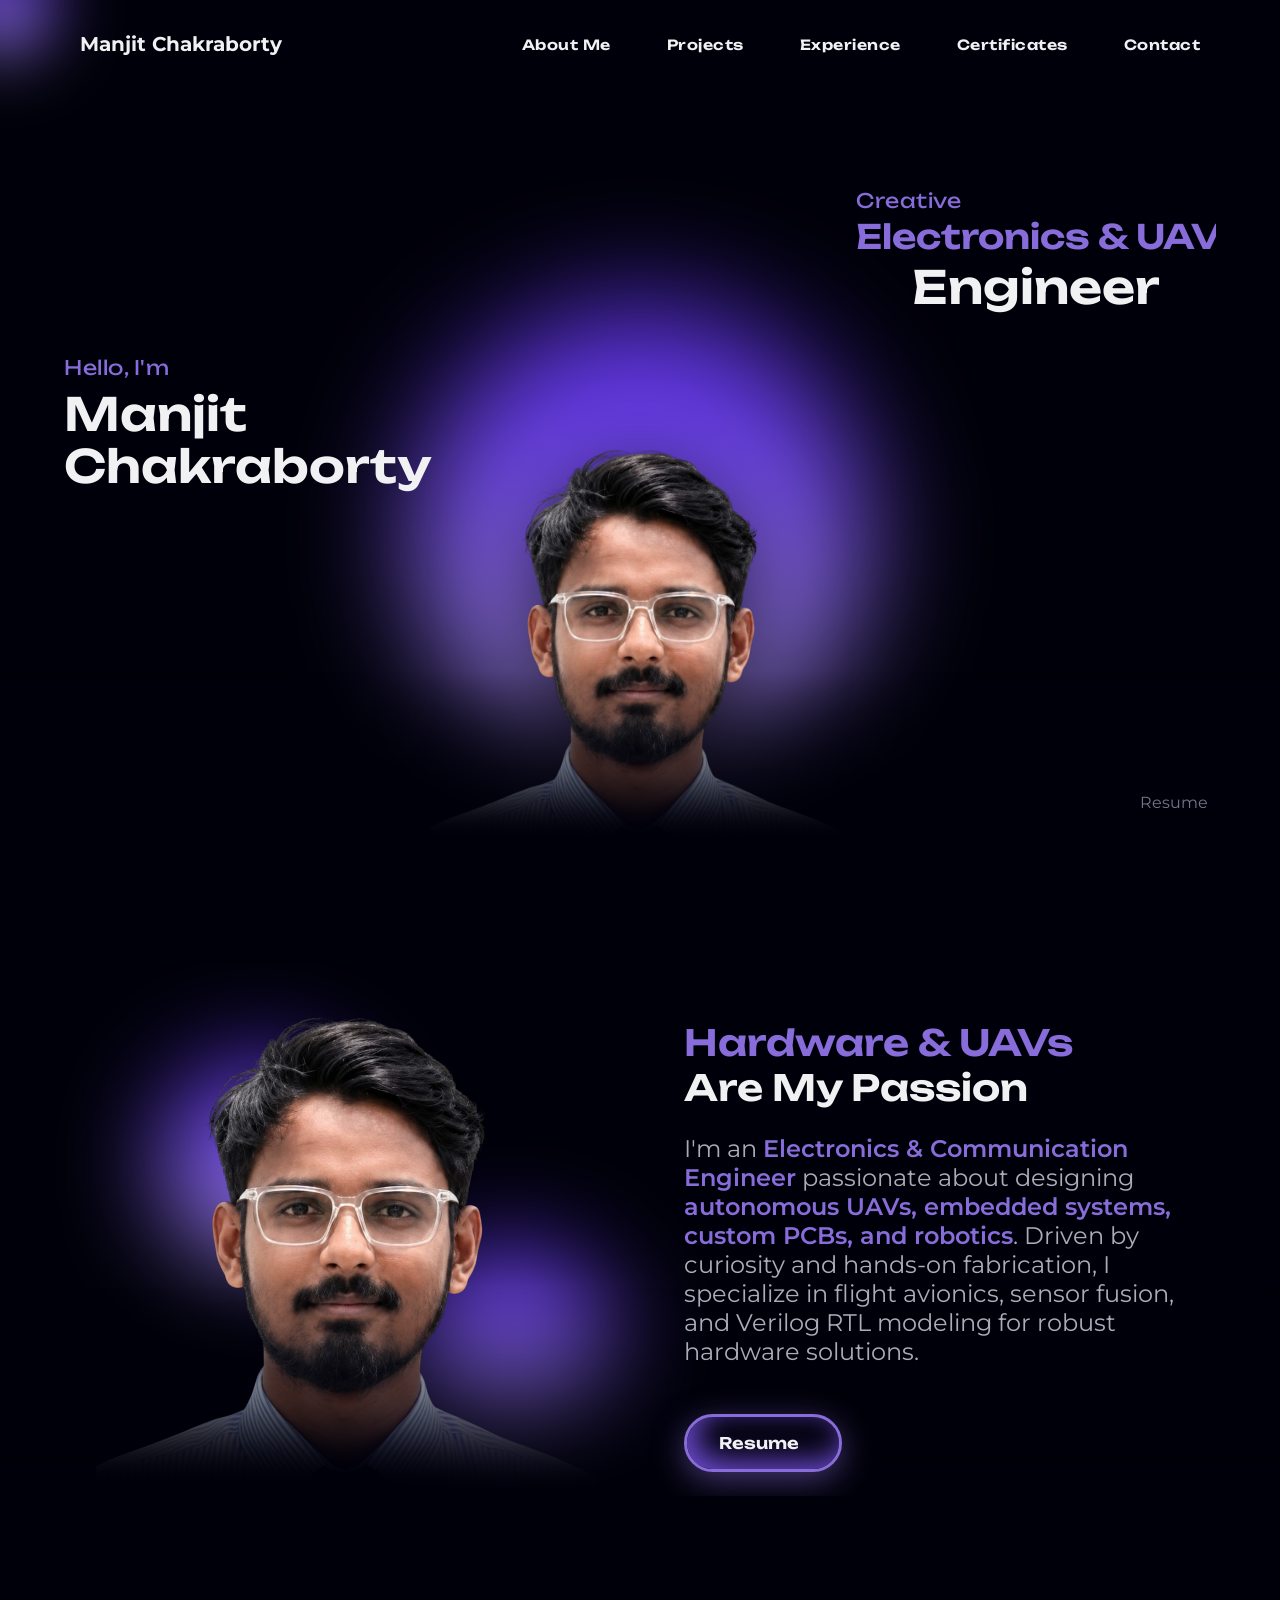
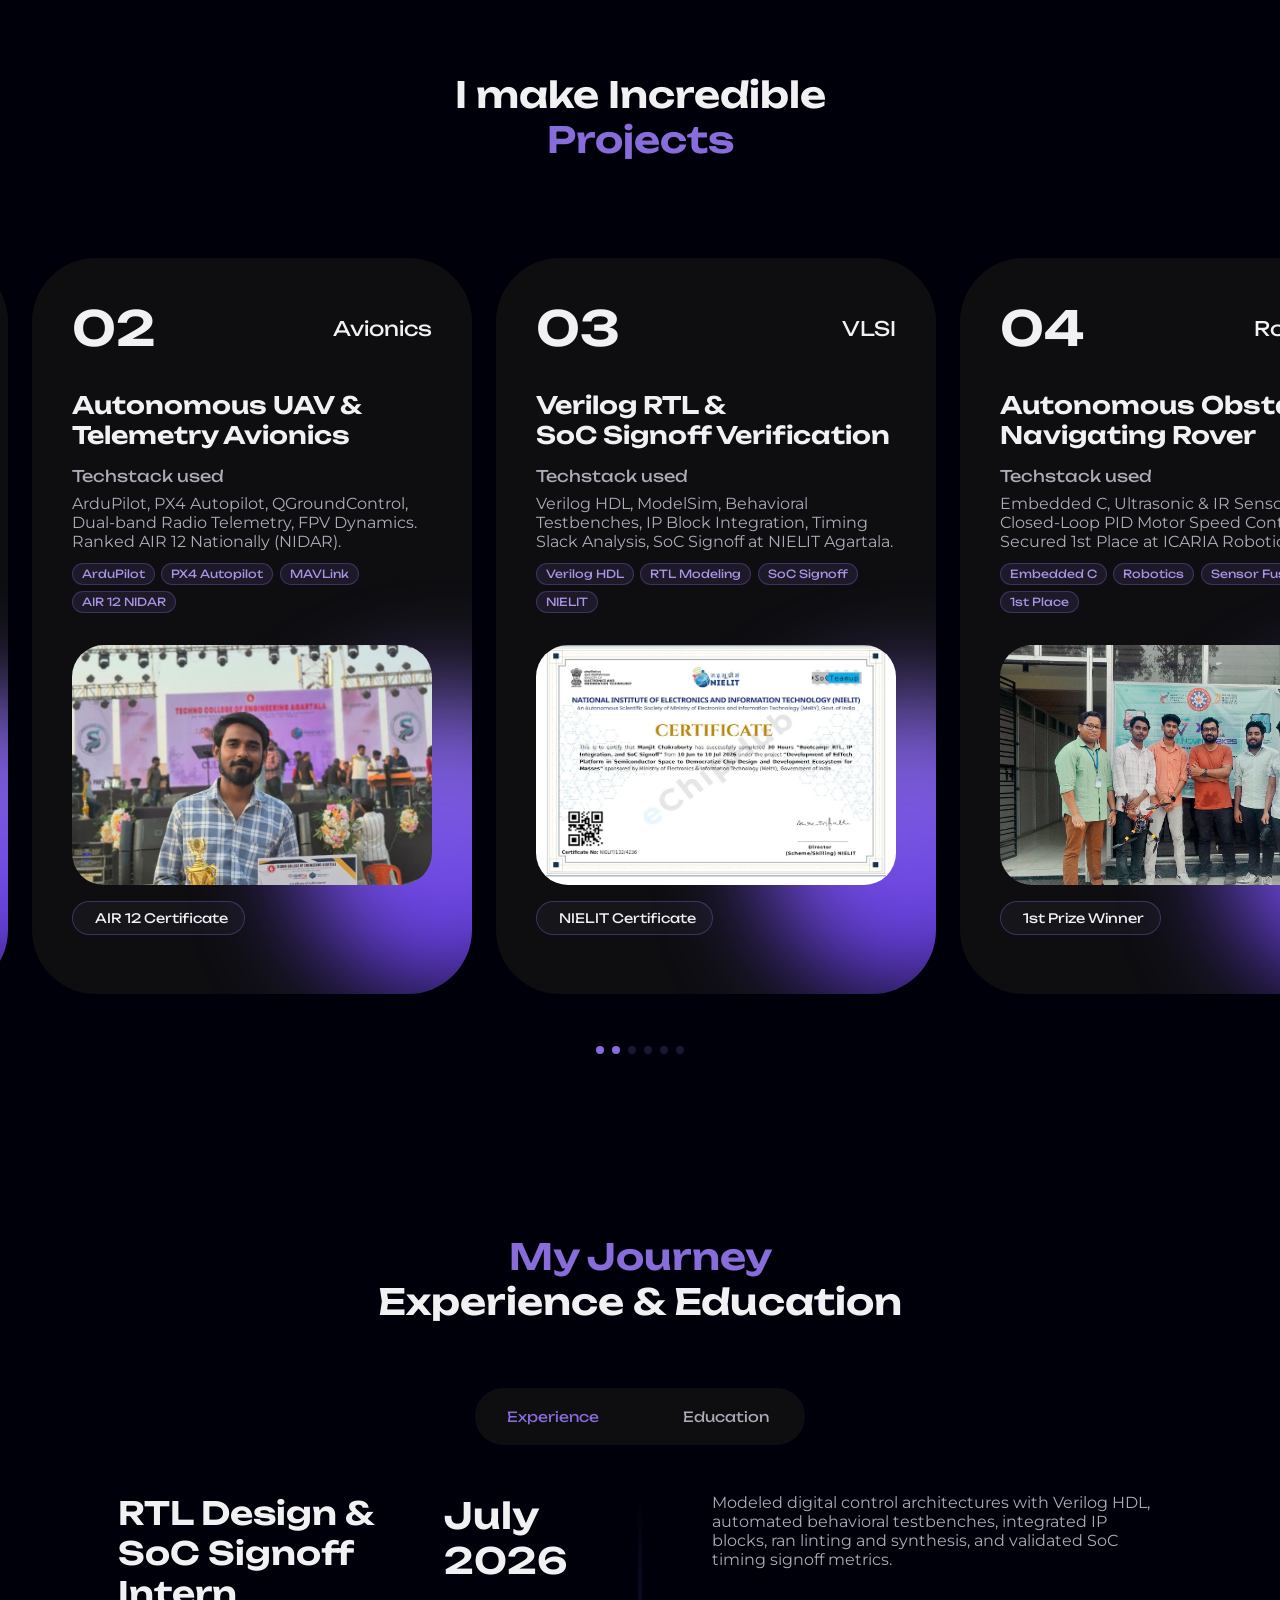
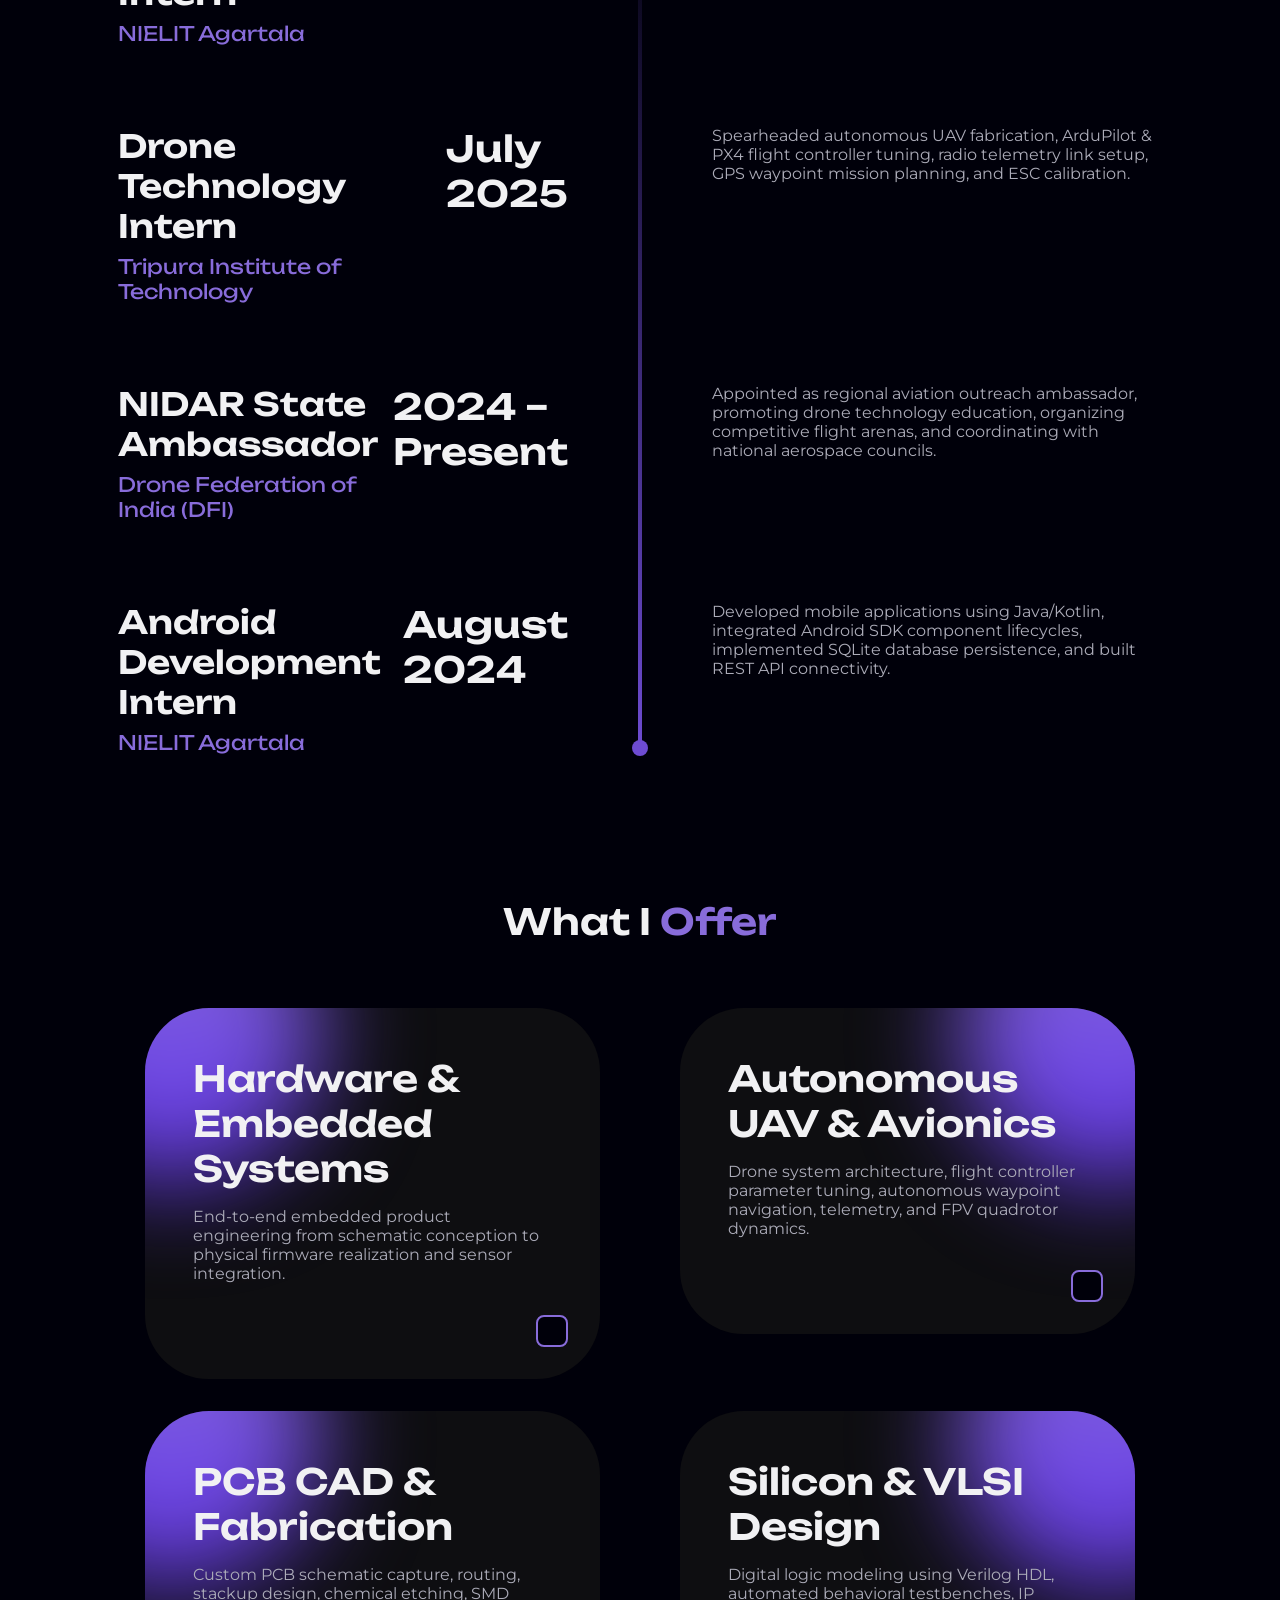
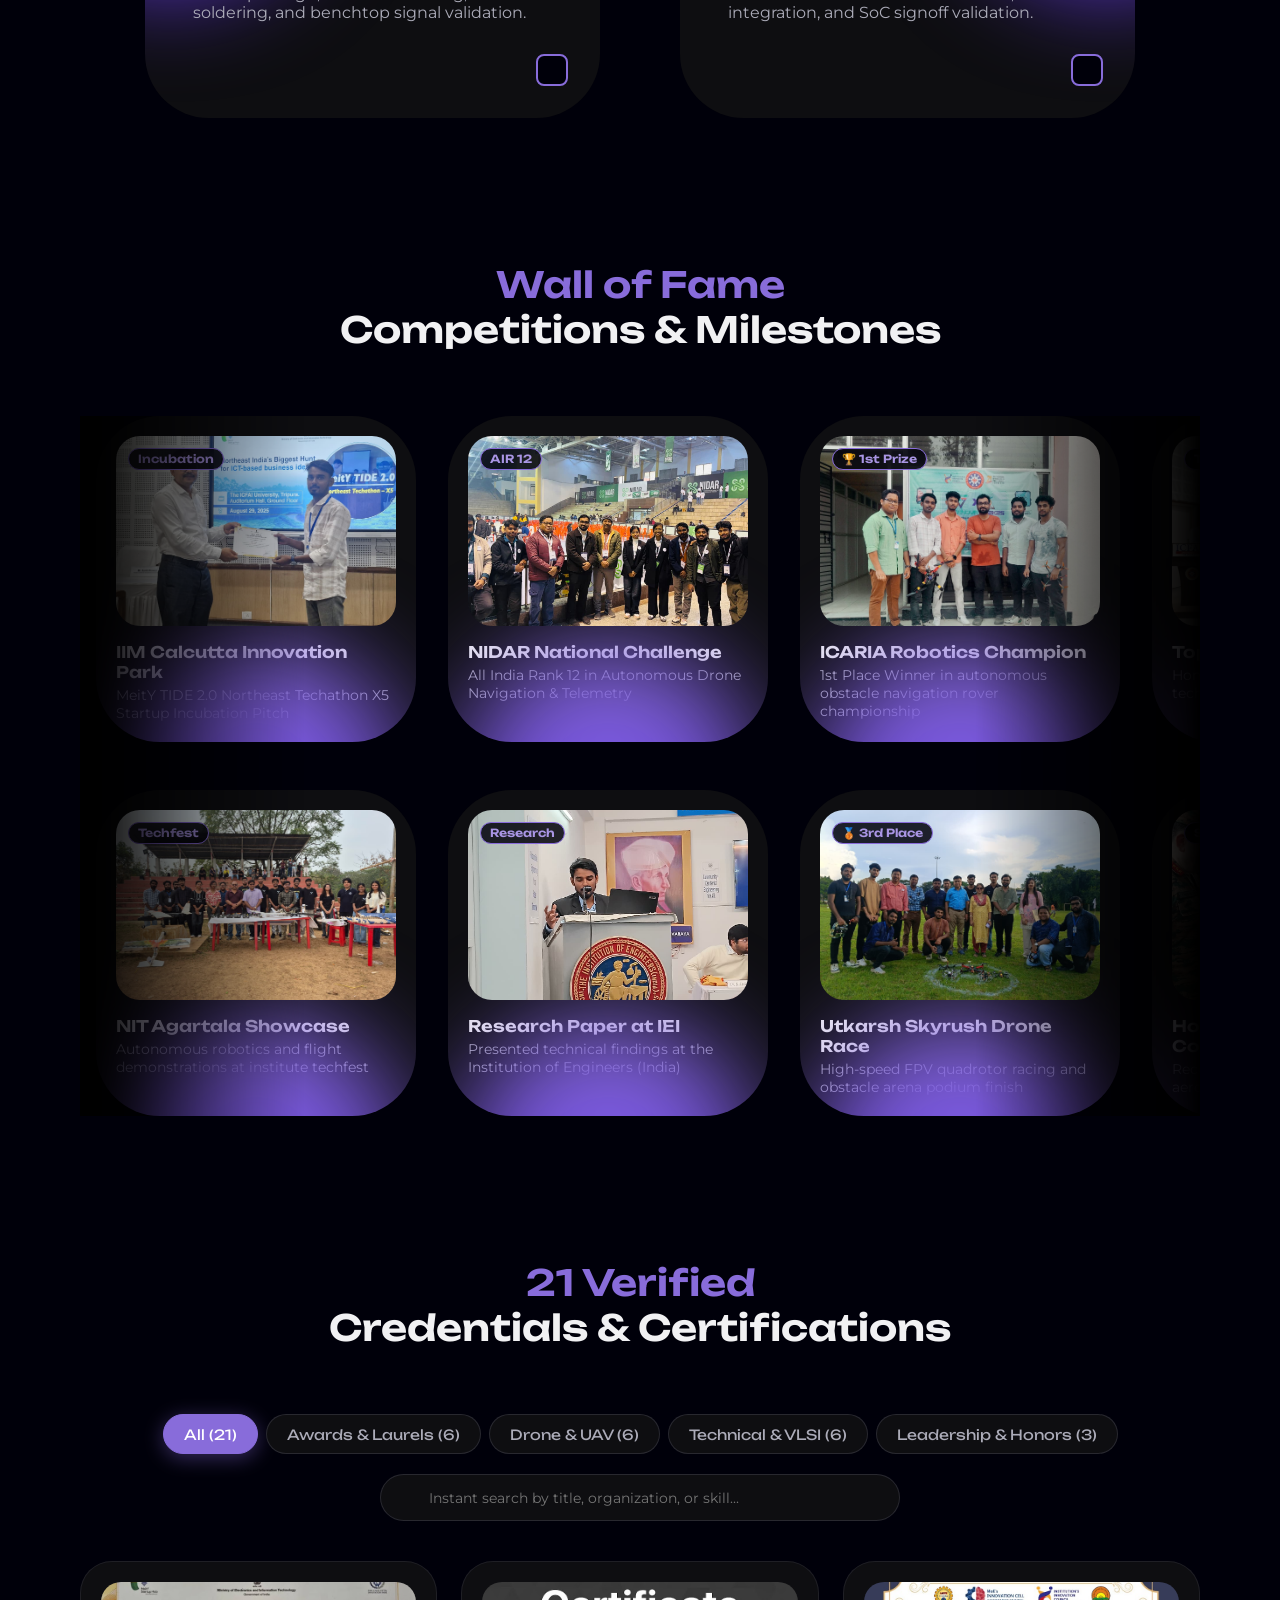
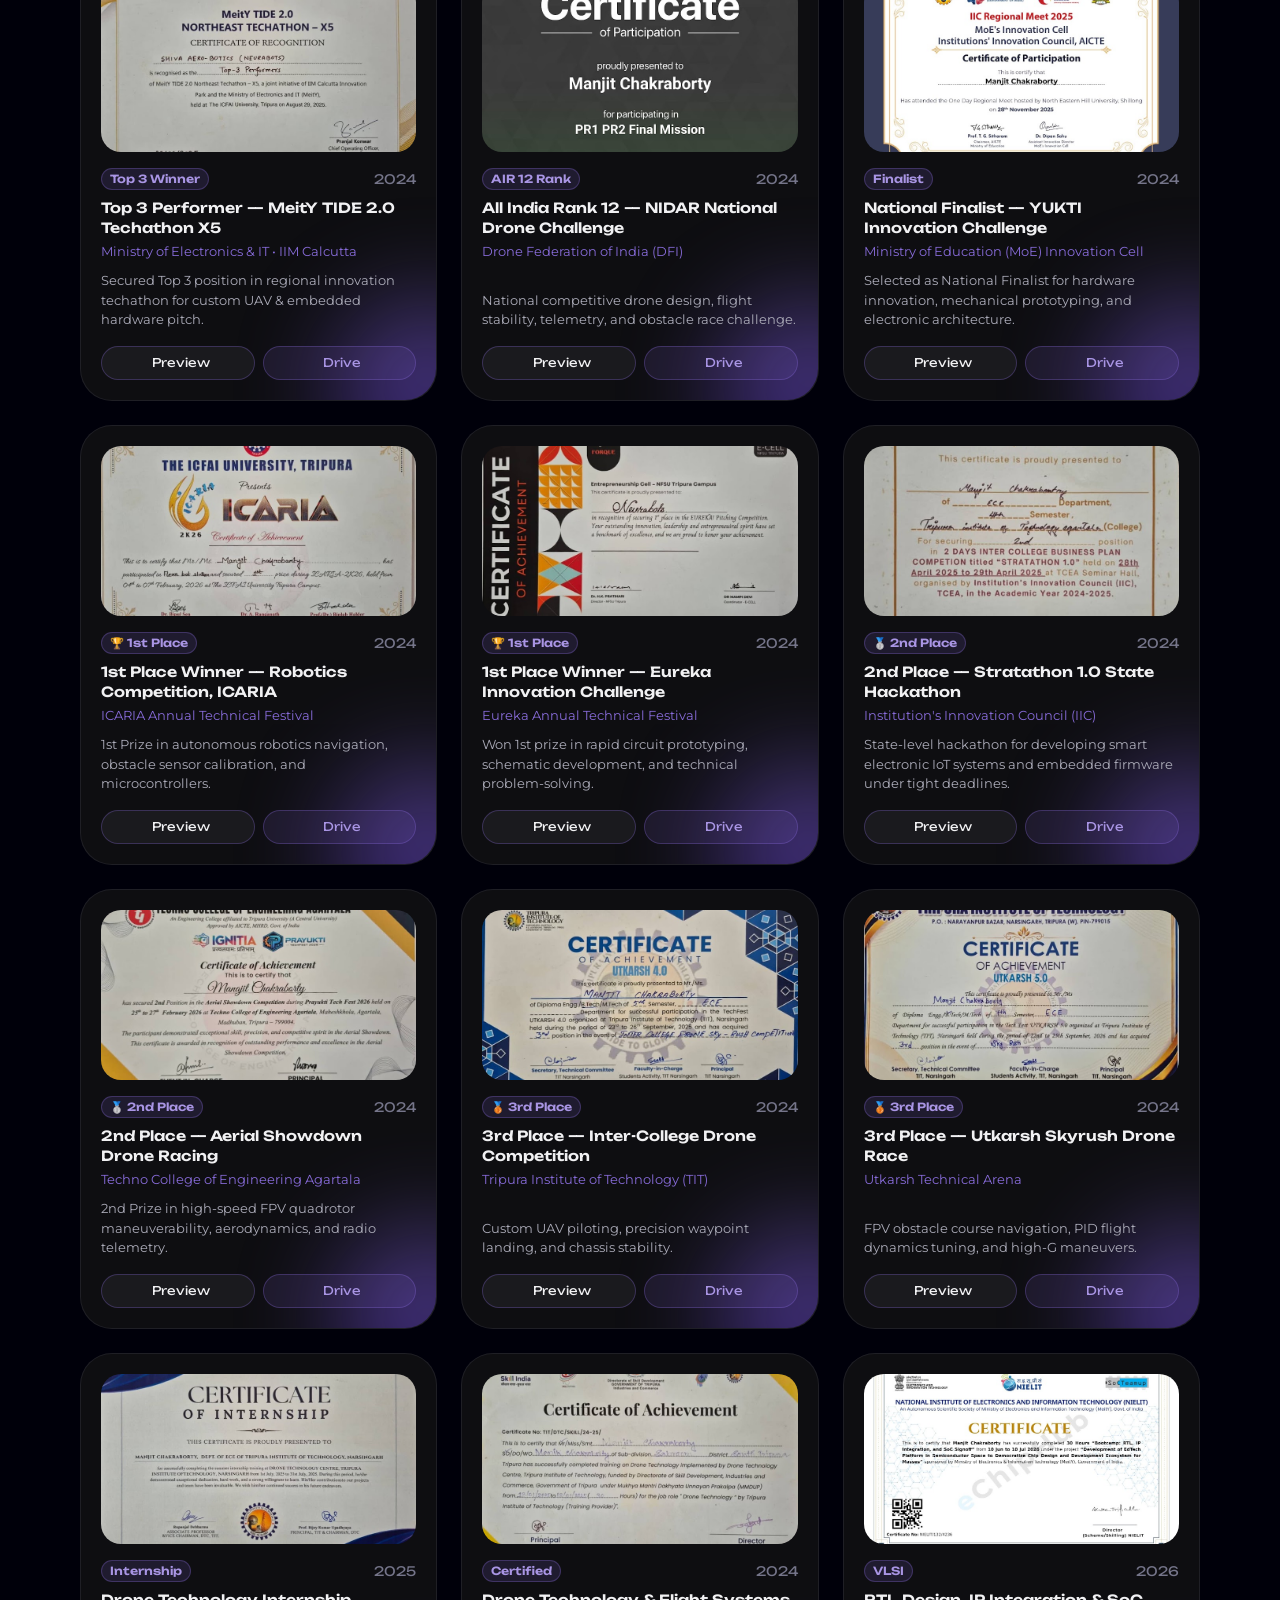
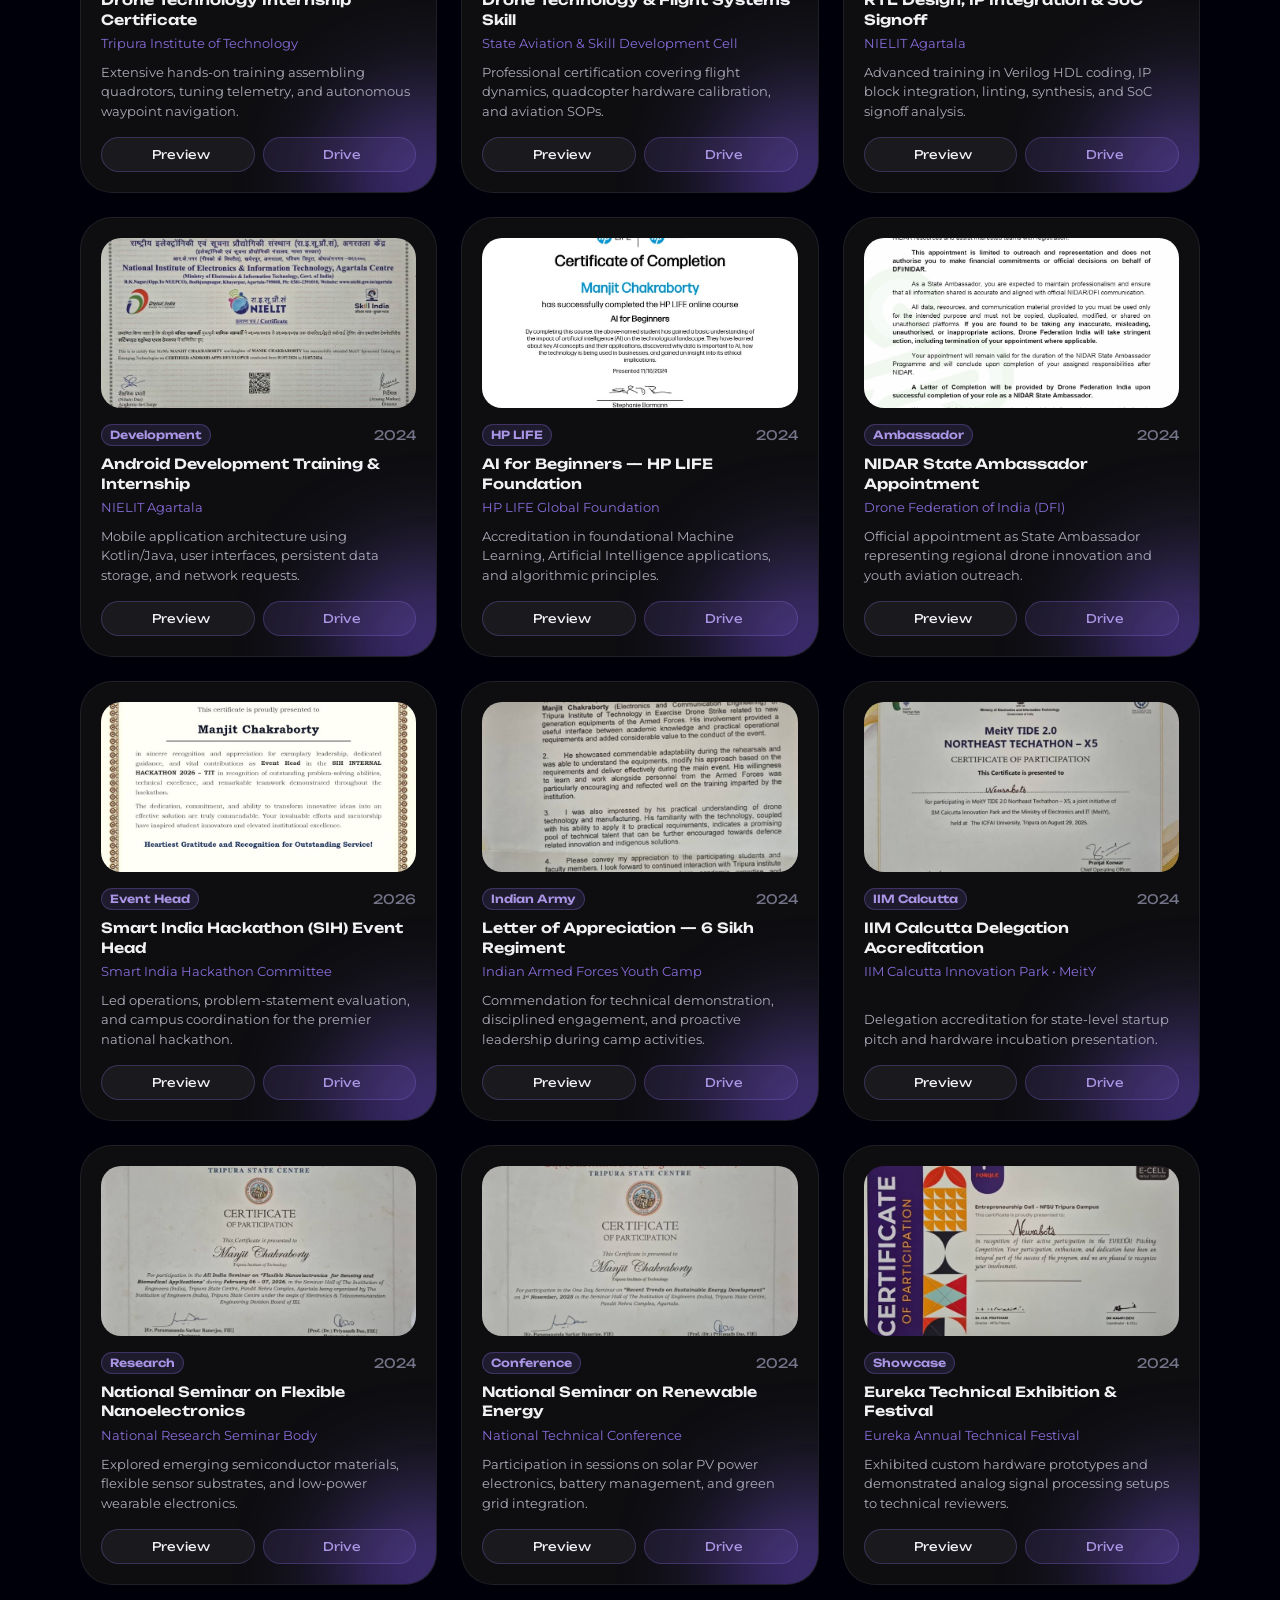
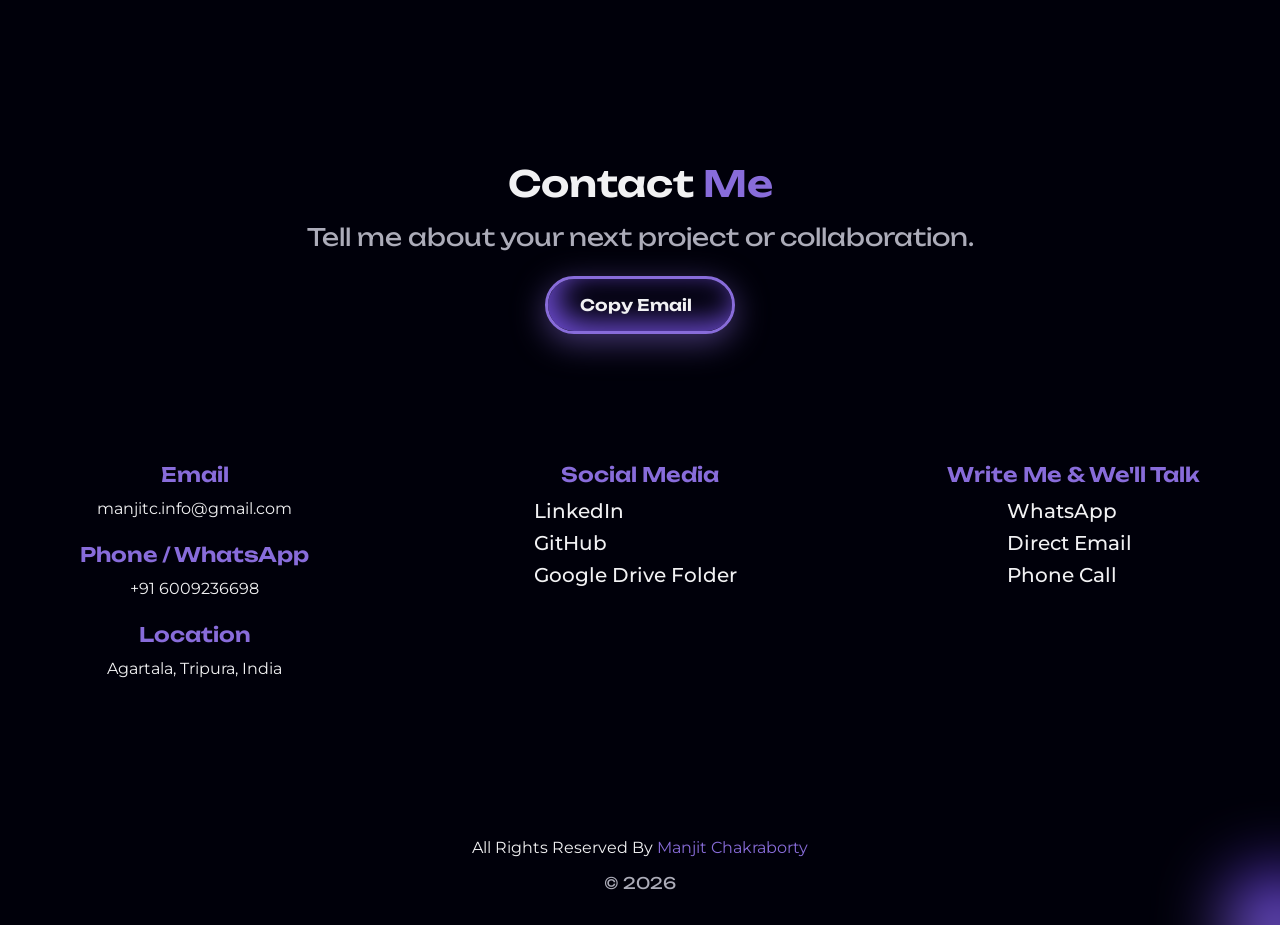
==== commit 45938b01: "m" ====
--- a/index.html
+++ b/index.html
@@ -1,1672 +1,1509 @@
-<!DOCTYPE html>
+<!doctype html>
 <html lang="en">
-<head>
-    <meta charset="UTF-8">
-    <meta name="viewport" content="width=device-width, initial-scale=1.0, viewport-fit=cover">
-    <title>Manjit Chakraborty | Electronics &amp; Communication Engineer &bull; UAVs, Robotics &amp; Embedded Systems</title>
-    <meta name="description" content="Portfolio of Manjit Chakraborty — Electronics &amp; Communication Engineer specializing in autonomous UAVs, embedded systems, custom PCB design, and robotics. Explore projects, certifications, and achievements.">
-    <meta name="keywords" content="Manjit Chakraborty, Electronics Engineer, UAV Autopilot, Embedded Systems, PCB Design, Robotics, Drone Technology, Agartala, TIT">
-    <meta name="author" content="Manjit Chakraborty">
-    <meta name="theme-color" content="#0b0c10">
-
-    <!-- Favicon -->
-    <link rel="icon" type="image/svg+xml" href="favicon.svg">
-
-    <!-- Open Graph & Social Cards -->
-    <meta property="og:title" content="Manjit Chakraborty | Electronics &amp; Communication Engineer">
-    <meta property="og:description" content="Autonomous UAVs, custom analog &amp; digital PCB design, robotics, and embedded systems.">
-    <meta property="og:image" content="profile.png">
-    <meta property="og:type" content="website">
-    <meta name="twitter:card" content="summary_large_image">
-    <meta name="twitter:title" content="Manjit Chakraborty | Electronics &amp; Communication Engineer">
-    <meta name="twitter:description" content="Autonomous UAVs, custom analog &amp; digital PCB design, robotics, and embedded systems.">
-    <meta name="twitter:image" content="profile.png">
-
-    <!-- Google Fonts -->
-    <link rel="preconnect" href="https://fonts.googleapis.com">
-    <link rel="preconnect" href="https://fonts.gstatic.com" crossorigin>
-    <link href="https://fonts.googleapis.com/css2?family=Outfit:wght@400;500;600;700;800&family=Plus+Jakarta+Sans:wght@400;500;600;700;800&family=JetBrains+Mono:wght@400;500;600&display=swap" rel="stylesheet">
-
-    <!-- Stylesheet -->
-    <link rel="stylesheet" href="style.css">
-
-    <!-- Anti-flash Theme Initialization -->
-    <script>
-        (function() {
-            try {
-                const savedTheme = localStorage.getItem('theme');
-                if (savedTheme === 'light') {
-                    document.documentElement.setAttribute('data-theme', 'light');
-                } else {
-                    document.documentElement.removeAttribute('data-theme');
-                }
-            } catch (e) {}
-        })();
-    </script>
-</head>
-<body>
-
-    <!-- ==========================================================================
-         1. FLOATING NAVIGATION BAR (awrs.me Dock Style)
-         ========================================================================== -->
-    <header class="site-header">
-        <nav class="dock-nav" aria-label="Main Navigation">
-            <!-- Clickable Logo / Monogram -->
-            <a href="#hero" class="dock-logo" title="Back to Top / Hero" aria-label="Manjit Chakraborty - Home">
-                <span class="dock-logo-text">MC</span>
+  <head>
+    <meta charset="UTF-8" />
+    <meta name="viewport" content="width=device-width, initial-scale=1.0" />
+
+    <!-- SEO & METADATA -->
+    <title>Manjit Chakraborty | Portfolio — Electronics & UAV Engineer</title>
+    <meta name="description" content="Portfolio of Manjit Chakraborty — Electronics & Communication Engineer specializing in autonomous UAVs, embedded systems, custom PCB design, robotics, and Verilog RTL." />
+    <meta name="keywords" content="Manjit Chakraborty, Electronics Engineer, UAV Autopilot, Embedded Systems, PCB Design, Robotics, Drone Technology, Agartala, TIT, ArduPilot, PX4" />
+    <meta name="author" content="Manjit Chakraborty" />
+    <meta name="theme-color" content="#050508" />
+
+    <!-- FAVICON -->
+    <link rel="shortcut icon" href="favicon.svg" type="image/svg+xml" />
+
+    <!-- REMIXICONS -->
+    <link
+      rel="stylesheet"
+      href="https://cdnjs.cloudflare.com/ajax/libs/remixicon/4.6.0/remixicon.min.css"
+    />
+
+    <!-- SWIPER CSS -->
+    <link rel="stylesheet" href="assets/css/swiper-bundle.min.css" />
+
+    <!-- CSS -->
+    <link rel="stylesheet" href="assets/css/styles.css" />
+  </head>
+  <body>
+    <!-- HEADER -->
+    <header class="header" id="header">
+      <div class="blob-animate"></div>
+      <nav class="nav container">
+        <a href="#" class="nav__logo">Manjit Chakraborty</a>
+
+        <!-- Mobile Menu Toggle Button -->
+        <div class="nav__toggle" id="nav-toggle">
+          <i class="ri-menu-line"></i>
+        </div>
+
+        <div class="nav__menu" id="nav-menu">
+          <div class="nav__close" id="nav-close">
+            <i class="ri-close-line"></i>
+          </div>
+
+          <ul class="nav__list">
+            <li>
+              <a href="#about" class="nav__link">About Me</a>
+            </li>
+            <li>
+              <a href="#projects" class="nav__link">Projects</a>
+            </li>
+            <li>
+              <a href="#work" class="nav__link">Experience</a>
+            </li>
+            <li class="nav__item-secondary">
+              <a href="#services" class="nav__link">Capabilities</a>
+            </li>
+            <li class="nav__item-secondary">
+              <a href="#fame" class="nav__link">Wall of Fame</a>
+            </li>
+            <li>
+              <a href="#certificates" class="nav__link">Certificates</a>
+            </li>
+            <li>
+              <a href="#contact" class="nav__link">Contact</a>
+            </li>
+          </ul>
+
+          <div class="nav__mobile-actions">
+            <a href="Manjit_Chakraborty_Resume.pdf" download target="_blank" class="button" style="padding: 0.75rem 1.5rem; justify-content: center; font-size: 0.85rem;">
+              Resume <i class="ri-download-2-line"></i>
             </a>
-
-            <!-- Navigation Links (Only: Projects, Education & Experience, Certificates, Wall of Fame) -->
-            <ul class="dock-menu">
-                <li><a href="#projects" class="dock-link active">Projects</a></li>
-                <li><a href="#experience" class="dock-link">Education &amp; Experience</a></li>
-                <li><a href="#certificates" class="dock-link">Certificates</a></li>
-                <li><a href="#wall-of-fame" class="dock-link">Wall of Fame</a></li>
-            </ul>
-
-            <!-- Dock Quick Actions -->
-            <div class="dock-actions">
-                <!-- Theme Toggle Button (Dark/Light) -->
-                <button id="themeToggle" class="btn-icon-dock" title="Toggle Dark/Light Mode" aria-label="Toggle Theme">
-                    <svg class="theme-icon-moon" width="16" height="16" viewBox="0 0 24 24" fill="none" stroke="currentColor" stroke-width="2" stroke-linecap="round" stroke-linejoin="round">
-                        <path d="M21 12.79A9 9 0 1 1 11.21 3 7 7 0 0 0 21 12.79z"/>
-                    </svg>
-                    <svg class="theme-icon-sun" width="16" height="16" viewBox="0 0 24 24" fill="none" stroke="currentColor" stroke-width="2" stroke-linecap="round" stroke-linejoin="round">
-                        <circle cx="12" cy="12" r="5"/>
-                        <line x1="12" y1="1" x2="12" y2="3"/>
-                        <line x1="12" y1="21" x2="12" y2="23"/>
-                        <line x1="4.22" y1="4.22" x2="5.64" y2="5.64"/>
-                        <line x1="18.36" y1="18.36" x2="19.78" y2="19.78"/>
-                        <line x1="1" y1="12" x2="3" y2="12"/>
-                        <line x1="21" y1="12" x2="23" y2="12"/>
-                        <line x1="4.22" y1="19.78" x2="5.64" y2="18.36"/>
-                        <line x1="18.36" y1="5.64" x2="19.78" y2="4.22"/>
-                    </svg>
-                </button>
-
-                <!-- Quick Resume Download Button -->
-                <a href="Manjit_Chakraborty_Resume.pdf" download id="dockResumeBtn" class="btn-resume-dock" title="Download Resume">
-                    <svg width="14" height="14" viewBox="0 0 24 24" fill="none" stroke="currentColor" stroke-width="2.5"><path d="M21 15v4a2 2 0 0 1-2 2H5a2 2 0 0 1-2-2v-4"/><polyline points="7 10 12 15 17 10"/><line x1="12" y1="15" x2="12" y2="3"/></svg>
-                    <span>CV</span>
+            <div style="font-size: 0.8rem; color: var(--text-color-light); text-align: center;">
+              Agartala, Tripura &bull; +91 6009236698
+            </div>
+          </div>
+        </div>
+      </nav>
+    </header>
+
+    <!-- MAIN -->
+    <main class="main">
+      <!-- CUSTOM CURSOR -->
+      <div class="cursor"></div>
+
+      <!-- HOME -->
+      <section class="home section section-top section-two" id="home">
+        <div class="home__shadow"></div>
+        <div class="home__container container grid">
+          <div class="home__data">
+            <h3 class="home__greeting">Hello, I'm</h3>
+            <h1 class="home__name">
+              Manjit <br />
+              Chakraborty
+            </h1>
+          </div>
+
+          <div class="home__image">
+            <div class="blob-animate"></div>
+            <img
+              src="profile.png"
+              alt="Manjit Chakraborty"
+              class="home__profile"
+            />
+          </div>
+
+          <div class="home__info">
+            <h3 class="home__split">Creative</h3>
+            <h2 class="home__profession-1">Electronics &amp; UAV</h2>
+            <h2 class="home__profession-2">Engineer</h2>
+          </div>
+
+          <div class="home__social">
+            <a
+              href="https://www.linkedin.com/in/manjit-chakraborty"
+              target="_blank"
+              class="home__social-link"
+              title="LinkedIn Profile"
+            >
+              <i class="ri-linkedin-fill"></i>
+            </a>
+            <a
+              href="https://github.com/manjit32987"
+              target="_blank"
+              class="home__social-link"
+              title="GitHub Profile"
+            >
+              <i class="ri-github-line"></i>
+            </a>
+            <a
+              href="https://wa.me/916009236698"
+              target="_blank"
+              class="home__social-link"
+              title="Chat on WhatsApp"
+            >
+              <i class="ri-whatsapp-line"></i>
+            </a>
+            <a
+              href="mailto:manjitc.info@gmail.com"
+              class="home__social-link"
+              title="Email Manjit"
+            >
+              <i class="ri-mail-line"></i>
+            </a>
+            <a
+              href="tel:+916009236698"
+              class="home__social-link"
+              title="Call Manjit"
+            >
+              <i class="ri-phone-line"></i>
+            </a>
+          </div>
+
+          <a
+            href="Manjit_Chakraborty_Resume.pdf"
+            download
+            target="_blank"
+            class="home__cv"
+            >Resume <i class="ri-file-list-2-line"></i
+          ></a>
+        </div>
+      </section>
+
+      <!-- ABOUT -->
+      <section class="about section" id="about">
+        <div class="about__shadow"></div>
+
+        <div class="about__container container grid">
+          <div class="about__data">
+            <h2 class="section__title">
+              <span>Hardware &amp; UAVs</span>
+              <br />
+              Are My Passion
+            </h2>
+            <p class="about__description">
+              I'm an <b>Electronics &amp; Communication Engineer</b> passionate about designing
+              <b>autonomous UAVs, embedded systems, custom PCBs, and robotics</b>.
+              Driven by curiosity and hands-on fabrication, I specialize in flight avionics,
+              sensor fusion, and Verilog RTL modeling for robust hardware solutions.
+            </p>
+
+            <a
+              href="Manjit_Chakraborty_Resume.pdf"
+              download
+              target="_blank"
+              class="button"
+              >Resume <i class="ri-file-list-2-line"></i
+            ></a>
+          </div>
+
+          <div class="about__image">
+            <div class="blob-animate"></div>
+            <div class="blob-animate"></div>
+            <img
+              src="profile.png"
+              alt="Manjit Chakraborty"
+              class="about__profile"
+            />
+          </div>
+        </div>
+      </section>
+
+      <!-- PROJECTS -->
+      <section class="projects section" id="projects">
+        <h2 class="section__title">
+          I make Incredible <br />
+          <span>Projects</span>
+        </h2>
+
+        <div class="projects__container container grid">
+          <div class="projects__swiper swiper">
+            <div class="swiper-wrapper">
+
+              <!-- Project 1: Multifunction Analog Function Generator -->
+              <article class="projects__card swiper-slide">
+                <div class="blob"></div>
+
+                <div class="projects__number">
+                  <h1>01</h1>
+                  <h3>Hardware</h3>
+                </div>
+
+                <div class="projects__data">
+                  <h1 class="projects__title">
+                    Multifunction Analog <br />
+                    Function Generator
+                  </h1>
+                  <p class="projects__subtitle">Techstack used</p>
+                  <p class="projects__description">
+                    NE555 Timer, Autodesk Fusion 360 PCB, Chemical Etching, SMD Soldering, Dual-Rail Regulation, Oscilloscope Signal Verification
+                  </p>
+                  <div class="projects__tags">
+                    <span class="projects__tag">Fusion 360</span>
+                    <span class="projects__tag">PCB Etching</span>
+                    <span class="projects__tag">NE555</span>
+                    <span class="projects__tag">Analog CAD</span>
+                  </div>
+                </div>
+
+                <div class="projects__image">
+                  <video class="projects__video" controls autoplay muted loop playsinline preload="metadata">
+                    <source src="function-generator.mp4" type="video/mp4">
+                    Your browser does not support HTML5 video playback.
+                  </video>
+                  <a
+                    href="https://github.com/manjit32987/function-generator"
+                    target="_blank"
+                    class="projects__button"
+                    title="View Source Code"
+                  >
+                    <i class="ri-arrow-right-up-long-line"></i>
+                  </a>
+                </div>
+
+                <div class="projects__actions">
+                  <a href="https://github.com/manjit32987/function-generator" target="_blank" class="projects__action-btn">
+                    <i class="ri-github-line"></i> Code
+                  </a>
+                  <a href="Function_Generator_Report.pdf" target="_blank" class="projects__action-btn">
+                    <i class="ri-file-pdf-line"></i> Report (PDF)
+                  </a>
+                </div>
+              </article>
+
+              <!-- Project 2: Autonomous UAV & Telemetry Avionics -->
+              <article class="projects__card swiper-slide">
+                <div class="blob"></div>
+
+                <div class="projects__number">
+                  <h1>02</h1>
+                  <h3>Avionics</h3>
+                </div>
+
+                <div class="projects__data">
+                  <h1 class="projects__title">
+                    Autonomous UAV &amp; <br />
+                    Telemetry Avionics
+                  </h1>
+                  <p class="projects__subtitle">Techstack used</p>
+                  <p class="projects__description">
+                    ArduPilot, PX4 Autopilot, QGroundControl, Dual-band Radio Telemetry, FPV Dynamics. Ranked AIR 12 Nationally (NIDAR).
+                  </p>
+                  <div class="projects__tags">
+                    <span class="projects__tag">ArduPilot</span>
+                    <span class="projects__tag">PX4 Autopilot</span>
+                    <span class="projects__tag">MAVLink</span>
+                    <span class="projects__tag">AIR 12 NIDAR</span>
+                  </div>
+                </div>
+
+                <div class="projects__image">
+                  <img
+                    src="memories/Drone Race.jpeg"
+                    alt="Autonomous UAV &amp; Telemetry Avionics"
+                    class="projects__img"
+                    style="height: 240px; width: 100%; object-fit: cover;"
+                  />
+                  <a
+                    href="https://drive.google.com/file/d/19Qrl7LJOrPkZT7DiEd8BkMt911IFQqVK/view"
+                    target="_blank"
+                    class="projects__button"
+                    title="View AIR 12 Certificate"
+                  >
+                    <i class="ri-arrow-right-up-long-line"></i>
+                  </a>
+                </div>
+
+                <div class="projects__actions">
+                  <a href="https://drive.google.com/file/d/19Qrl7LJOrPkZT7DiEd8BkMt911IFQqVK/view" target="_blank" class="projects__action-btn">
+                    <i class="ri-award-line"></i> AIR 12 Certificate
+                  </a>
+                </div>
+              </article>
+
+              <!-- Project 3: Verilog RTL & SoC Signoff Verification -->
+              <article class="projects__card swiper-slide">
+                <div class="blob"></div>
+
+                <div class="projects__number">
+                  <h1>03</h1>
+                  <h3>VLSI</h3>
+                </div>
+
+                <div class="projects__data">
+                  <h1 class="projects__title">
+                    Verilog RTL &amp; <br />
+                    SoC Signoff Verification
+                  </h1>
+                  <p class="projects__subtitle">Techstack used</p>
+                  <p class="projects__description">
+                    Verilog HDL, ModelSim, Behavioral Testbenches, IP Block Integration, Timing Slack Analysis, SoC Signoff at NIELIT Agartala.
+                  </p>
+                  <div class="projects__tags">
+                    <span class="projects__tag">Verilog HDL</span>
+                    <span class="projects__tag">RTL Modeling</span>
+                    <span class="projects__tag">SoC Signoff</span>
+                    <span class="projects__tag">NIELIT</span>
+                  </div>
+                </div>
+
+                <div class="projects__image">
+                  <img
+                    src="cert_thumbnails/cert_12_15pSBqQm.jpg"
+                    alt="Verilog RTL &amp; SoC Signoff Verification"
+                    class="projects__img"
+                    style="height: 240px; width: 100%; object-fit: cover;"
+                  />
+                  <a
+                    href="https://drive.google.com/file/d/15pSBqQmv0iYMABABqz_fccBPX9yn4Vds/view"
+                    target="_blank"
+                    class="projects__button"
+                    title="View NIELIT Certificate"
+                  >
+                    <i class="ri-arrow-right-up-long-line"></i>
+                  </a>
+                </div>
+
+                <div class="projects__actions">
+                  <a href="https://drive.google.com/file/d/15pSBqQmv0iYMABABqz_fccBPX9yn4Vds/view" target="_blank" class="projects__action-btn">
+                    <i class="ri-file-check-line"></i> NIELIT Certificate
+                  </a>
+                </div>
+              </article>
+
+              <!-- Project 4: Autonomous Obstacle-Navigating Rover -->
+              <article class="projects__card swiper-slide">
+                <div class="blob"></div>
+
+                <div class="projects__number">
+                  <h1>04</h1>
+                  <h3>Robotics</h3>
+                </div>
+
+                <div class="projects__data">
+                  <h1 class="projects__title">
+                    Autonomous Obstacle- <br />
+                    Navigating Rover
+                  </h1>
+                  <p class="projects__subtitle">Techstack used</p>
+                  <p class="projects__description">
+                    Embedded C, Ultrasonic &amp; IR Sensor Arrays, Closed-Loop PID Motor Speed Control. Secured 1st Place at ICARIA Robotics.
+                  </p>
+                  <div class="projects__tags">
+                    <span class="projects__tag">Embedded C</span>
+                    <span class="projects__tag">Robotics</span>
+                    <span class="projects__tag">Sensor Fusion</span>
+                    <span class="projects__tag">1st Place</span>
+                  </div>
+                </div>
+
+                <div class="projects__image">
+                  <img
+                    src="memories/ICARIA 2024.jpeg"
+                    alt="Autonomous Obstacle-Navigating Rover"
+                    class="projects__img"
+                    style="height: 240px; width: 100%; object-fit: cover;"
+                  />
+                  <a
+                    href="https://drive.google.com/file/d/1NTVseX2LAvj72n29ceRfY4ATtVUa7ArC/view"
+                    target="_blank"
+                    class="projects__button"
+                    title="View 1st Prize Certificate"
+                  >
+                    <i class="ri-arrow-right-up-long-line"></i>
+                  </a>
+                </div>
+
+                <div class="projects__actions">
+                  <a href="https://drive.google.com/file/d/1NTVseX2LAvj72n29ceRfY4ATtVUa7ArC/view" target="_blank" class="projects__action-btn">
+                    <i class="ri-trophy-line"></i> 1st Prize Winner
+                  </a>
+                </div>
+              </article>
+
+              <!-- Project 5: High-Speed FPV Racing Quadrotor -->
+              <article class="projects__card swiper-slide">
+                <div class="blob"></div>
+
+                <div class="projects__number">
+                  <h1>05</h1>
+                  <h3>UAV Flight</h3>
+                </div>
+
+                <div class="projects__data">
+                  <h1 class="projects__title">
+                    High-Speed FPV <br />
+                    Racing Quadrotor
+                  </h1>
+                  <p class="projects__subtitle">Techstack used</p>
+                  <p class="projects__description">
+                    Custom Carbon Fiber Frame, Betaflight Firmware, ESC Telemetry, High-G Aerodynamic Tuning. 3rd Place at Utkarsh Skyrush Arena.
+                  </p>
+                  <div class="projects__tags">
+                    <span class="projects__tag">FPV Racing</span>
+                    <span class="projects__tag">Betaflight</span>
+                    <span class="projects__tag">ESC Tuning</span>
+                    <span class="projects__tag">Podium Finish</span>
+                  </div>
+                </div>
+
+                <div class="projects__image">
+                  <img
+                    src="memories/Utkarsh 4.0 Skyrush.jpeg"
+                    alt="High-Speed FPV Racing Quadrotor"
+                    class="projects__img"
+                    style="height: 240px; width: 100%; object-fit: cover;"
+                  />
+                  <a
+                    href="https://drive.google.com/file/d/1cDHOKZXlnp4tvPeqcn0N5m6cz_n7BrxM/view"
+                    target="_blank"
+                    class="projects__button"
+                    title="View Utkarsh Certificate"
+                  >
+                    <i class="ri-arrow-right-up-long-line"></i>
+                  </a>
+                </div>
+
+                <div class="projects__actions">
+                  <a href="https://drive.google.com/file/d/1cDHOKZXlnp4tvPeqcn0N5m6cz_n7BrxM/view" target="_blank" class="projects__action-btn">
+                    <i class="ri-medal-line"></i> Podium Finish
+                  </a>
+                </div>
+              </article>
+
+              <!-- Project 6: MeitY TIDE 2.0 Hardware Innovation -->
+              <article class="projects__card swiper-slide">
+                <div class="blob"></div>
+
+                <div class="projects__number">
+                  <h1>06</h1>
+                  <h3>Innovation</h3>
+                </div>
+
+                <div class="projects__data">
+                  <h1 class="projects__title">
+                    MeitY TIDE 2.0 <br />
+                    Hardware Innovation
+                  </h1>
+                  <p class="projects__subtitle">Techstack used</p>
+                  <p class="projects__description">
+                    UAV &amp; Embedded IoT Startup Pitch, Rapid Prototyping, Ministry of Electronics &amp; IT. Top 3 Performer at IIM Calcutta Innovation Park.
+                  </p>
+                  <div class="projects__tags">
+                    <span class="projects__tag">MeitY TIDE</span>
+                    <span class="projects__tag">IIM Calcutta</span>
+                    <span class="projects__tag">Hardware Pitch</span>
+                    <span class="projects__tag">Top 3</span>
+                  </div>
+                </div>
+
+                <div class="projects__image">
+                  <img
+                    src="memories/Meity TIDE 2.0.jpeg"
+                    alt="MeitY TIDE 2.0 Hardware Innovation"
+                    class="projects__img"
+                    style="height: 240px; width: 100%; object-fit: cover;"
+                  />
+                  <a
+                    href="https://drive.google.com/file/d/1371ElG6WqYqzcWkgQmAwvUHA_O250upG/view"
+                    target="_blank"
+                    class="projects__button"
+                    title="View MeitY Certificate"
+                  >
+                    <i class="ri-arrow-right-up-long-line"></i>
+                  </a>
+                </div>
+
+                <div class="projects__actions">
+                  <a href="https://drive.google.com/file/d/1371ElG6WqYqzcWkgQmAwvUHA_O250upG/view" target="_blank" class="projects__action-btn">
+                    <i class="ri-trophy-line"></i> Top 3 Performer
+                  </a>
+                </div>
+              </article>
+
+            </div>
+
+            <div class="swiper-pagination"></div>
+          </div>
+        </div>
+      </section>
+
+      <!-- WORK -->
+      <section class="work section" id="work">
+        <h2 class="section__title">
+          <span>My Journey</span>
+          <br />
+          Experience &amp; Education
+        </h2>
+
+        <div class="work__container container grid">
+          <div class="work__tabs">
+            <!-- Button Experience -->
+            <button class="work__button work-active" data-target="#experience">
+              Experience <i class="ri-briefcase-3-line"></i>
+            </button>
+
+            <!-- Button Education -->
+            <button class="work__button" data-target="#education">
+              Education <i class="ri-graduation-cap-line"></i>
+            </button>
+          </div>
+
+          <div class="work__area">
+            <div class="work__line"></div>
+
+            <!-- Content Experience -->
+            <div class="work__content work-active" data-content id="experience">
+              <div class="work__card">
+                <div class="work__data">
+                  <div>
+                    <h1 class="work__title">RTL Design &amp; SoC Signoff Intern</h1>
+                    <h3 class="work__subtitle">NIELIT Agartala</h3>
+                  </div>
+                  <h2 class="work__year">
+                    July<br />
+                    2026
+                  </h2>
+                </div>
+
+                <p class="work__description">
+                  Modeled digital control architectures with Verilog HDL, automated behavioral testbenches, integrated IP blocks, ran linting and synthesis, and validated SoC timing signoff metrics.
+                </p>
+              </div>
+
+              <div class="work__card">
+                <div class="work__data">
+                  <div>
+                    <h1 class="work__title">Drone Technology Intern</h1>
+                    <h3 class="work__subtitle">Tripura Institute of Technology</h3>
+                  </div>
+                  <h2 class="work__year">
+                    July<br />
+                    2025
+                  </h2>
+                </div>
+
+                <p class="work__description">
+                  Spearheaded autonomous UAV fabrication, ArduPilot &amp; PX4 flight controller tuning, radio telemetry link setup, GPS waypoint mission planning, and ESC calibration.
+                </p>
+              </div>
+
+              <div class="work__card">
+                <div class="work__data">
+                  <div>
+                    <h1 class="work__title">NIDAR State Ambassador</h1>
+                    <h3 class="work__subtitle">Drone Federation of India (DFI)</h3>
+                  </div>
+                  <h2 class="work__year">
+                    2024 &ndash;<br />
+                    Present
+                  </h2>
+                </div>
+
+                <p class="work__description">
+                  Appointed as regional aviation outreach ambassador, promoting drone technology education, organizing competitive flight arenas, and coordinating with national aerospace councils.
+                </p>
+              </div>
+
+              <div class="work__card">
+                <div class="work__data">
+                  <div>
+                    <h1 class="work__title">Android Development Intern</h1>
+                    <h3 class="work__subtitle">NIELIT Agartala</h3>
+                  </div>
+                  <h2 class="work__year">
+                    August<br />
+                    2024
+                  </h2>
+                </div>
+
+                <p class="work__description">
+                  Developed mobile applications using Java/Kotlin, integrated Android SDK component lifecycles, implemented SQLite database persistence, and built REST API connectivity.
+                </p>
+              </div>
+            </div>
+
+            <!-- Content Education -->
+            <div class="work__content" data-content id="education">
+              <div class="work__card">
+                <div class="work__data">
+                  <div>
+                    <h1 class="work__title">B.Tech in Electronics &amp; Communication</h1>
+                    <h3 class="work__subtitle">
+                      Tripura Institute of Technology (TIT)
+                    </h3>
+                  </div>
+                  <h2 class="work__year">2023-2027</h2>
+                </div>
+
+                <p class="work__description">
+                  Specializing in Autonomous UAV Flight Avionics, Embedded Systems, PCB Design &amp; Fabrication, Verilog RTL &amp; VLSI Design, and Robotics. AICTE Approved Institution.
+                </p>
+              </div>
+
+              <div class="work__card">
+                <div class="work__data">
+                  <div>
+                    <h1 class="work__title">
+                      Higher Secondary <br />
+                      (12th Science / PCM)
+                    </h1>
+                    <h3 class="work__subtitle">
+                      Tripura Board of Secondary Education
+                    </h3>
+                  </div>
+                  <h2 class="work__year">2021-2023</h2>
+                </div>
+
+                <p class="work__description">
+                  Completed Higher Secondary in Physics, Chemistry, and Mathematics, building analytical thinking, calculus foundations, and scientific reasoning.
+                </p>
+              </div>
+            </div>
+          </div>
+        </div>
+      </section>
+
+      <!-- SERVICES / CAPABILITIES -->
+      <section class="services section" id="services">
+        <h2 class="section__title">What I <span>Offer</span></h2>
+
+        <div class="services__container container grid">
+          <!-- Card 1: Hardware & Embedded Systems -->
+          <div class="services__card services__close">
+            <div class="blob"></div>
+
+            <div class="services__data">
+              <h2 class="services__title">Hardware &amp; Embedded Systems</h2>
+              <p class="services__description">
+                End-to-end embedded product engineering from schematic conception to physical firmware realization and sensor integration.
+              </p>
+            </div>
+
+            <div class="services__info">
+              <h3 class="services__subtitle">Core Technologies</h3>
+
+              <ul class="services__skills">
+                <li class="services__skill">Embedded C</li>
+                <li class="services__skill">STM32</li>
+                <li class="services__skill">Arduino</li>
+                <li class="services__skill">ESP32</li>
+                <li class="services__skill">Sensor Fusion</li>
+                <li class="services__skill">PID Motor Control</li>
+                <li class="services__skill">I2C / SPI / UART</li>
+                <li class="services__skill">PWM Drivers</li>
+                <li class="services__skill">Analog Oscilloscopes</li>
+              </ul>
+            </div>
+
+            <button class="services__button" aria-label="Toggle Skills">
+              <i class="ri-arrow-down-s-line"></i>
+            </button>
+          </div>
+
+          <!-- Card 2: Autonomous UAV & Flight Avionics -->
+          <div class="services__card services__close">
+            <div class="blob blob-2"></div>
+
+            <div class="services__data">
+              <h2 class="services__title">Autonomous UAV &amp; Avionics</h2>
+              <p class="services__description">
+                Drone system architecture, flight controller parameter tuning, autonomous waypoint navigation, telemetry, and FPV quadrotor dynamics.
+              </p>
+            </div>
+
+            <div class="services__info">
+              <h3 class="services__subtitle">Avionics Stack</h3>
+
+              <ul class="services__skills">
+                <li class="services__skill">ArduPilot</li>
+                <li class="services__skill">PX4 Autopilot</li>
+                <li class="services__skill">QGroundControl</li>
+                <li class="services__skill">Mission Planner</li>
+                <li class="services__skill">MAVLink Protocol</li>
+                <li class="services__skill">Telemetry Radios</li>
+                <li class="services__skill">Betaflight</li>
+                <li class="services__skill">FPV Aerodynamics</li>
+                <li class="services__skill">GPS Waypoint Missions</li>
+              </ul>
+            </div>
+
+            <button class="services__button" aria-label="Toggle Skills">
+              <i class="ri-arrow-down-s-line"></i>
+            </button>
+          </div>
+
+          <!-- Card 3: PCB CAD & Hardware Fabrication -->
+          <div class="services__card services__close">
+            <div class="blob"></div>
+
+            <div class="services__data">
+              <h2 class="services__title">PCB CAD &amp; Fabrication</h2>
+              <p class="services__description">
+                Custom PCB schematic capture, routing, stackup design, chemical etching, SMD soldering, and benchtop signal validation.
+              </p>
+            </div>
+
+            <div class="services__info">
+              <h3 class="services__subtitle">EDA &amp; Tools</h3>
+
+              <ul class="services__skills">
+                <li class="services__skill">Autodesk Fusion 360</li>
+                <li class="services__skill">KiCAD</li>
+                <li class="services__skill">Schematic Capture</li>
+                <li class="services__skill">PCB Routing</li>
+                <li class="services__skill">Chemical Etching</li>
+                <li class="services__skill">SMD Soldering</li>
+                <li class="services__skill">Power Supply Design</li>
+                <li class="services__skill">Multimeter Testing</li>
+              </ul>
+            </div>
+
+            <button class="services__button" aria-label="Toggle Skills">
+              <i class="ri-arrow-down-s-line"></i>
+            </button>
+          </div>
+
+          <!-- Card 4: Silicon Architecture & VLSI -->
+          <div class="services__card services__close">
+            <div class="blob blob-2"></div>
+
+            <div class="services__data">
+              <h2 class="services__title">Silicon &amp; VLSI Design</h2>
+              <p class="services__description">
+                Digital logic modeling using Verilog HDL, automated behavioral testbenches, IP integration, and SoC signoff validation.
+              </p>
+            </div>
+
+            <div class="services__info">
+              <h3 class="services__subtitle">Design &amp; Signoff</h3>
+
+              <ul class="services__skills">
+                <li class="services__skill">Verilog HDL</li>
+                <li class="services__skill">ModelSim</li>
+                <li class="services__skill">RTL Architecture</li>
+                <li class="services__skill">Digital Logic</li>
+                <li class="services__skill">Testbenches</li>
+                <li class="services__skill">SoC Signoff</li>
+                <li class="services__skill">Timing Analysis</li>
+                <li class="services__skill">IP Integration</li>
+              </ul>
+            </div>
+
+            <button class="services__button" aria-label="Toggle Skills">
+              <i class="ri-arrow-down-s-line"></i>
+            </button>
+          </div>
+        </div>
+      </section>
+
+      <!-- WALL OF FAME (TICKER) -->
+      <section class="testimonials section" id="fame">
+        <h2 class="section__title">
+          <span>Wall of Fame</span>
+          <br />
+          Competitions &amp; Milestones
+        </h2>
+
+        <div class="testimonials__container container grid">
+          <!-- Marquee Track 1 -->
+          <div class="testimonial__content">
+            <!-- Item 1 -->
+            <article class="testimonials__card testimonials__card--fame">
+              <div class="blob"></div>
+              <div class="fame__img-wrapper">
+                <img src="memories/IIM CALCUTTA.jpeg" alt="IIM Calcutta Innovation Park" class="fame__img" loading="lazy" />
+                <span class="fame__badge">Incubation</span>
+              </div>
+              <h2 class="fame__title">IIM Calcutta Innovation Park</h2>
+              <p class="fame__desc">MeitY TIDE 2.0 Northeast Techathon X5 Startup Incubation Pitch</p>
+            </article>
+
+            <!-- Item 2 -->
+            <article class="testimonials__card testimonials__card--fame">
+              <div class="blob"></div>
+              <div class="fame__img-wrapper">
+                <img src="memories/NIDAR 2025.jpeg" alt="NIDAR National Drone Challenge" class="fame__img" loading="lazy" />
+                <span class="fame__badge">AIR 12</span>
+              </div>
+              <h2 class="fame__title">NIDAR National Challenge</h2>
+              <p class="fame__desc">All India Rank 12 in Autonomous Drone Navigation &amp; Telemetry</p>
+            </article>
+
+            <!-- Item 3 -->
+            <article class="testimonials__card testimonials__card--fame">
+              <div class="blob"></div>
+              <div class="fame__img-wrapper">
+                <img src="memories/ICARIA 2024.jpeg" alt="ICARIA 2024 Robotics Victory" class="fame__img" loading="lazy" />
+                <span class="fame__badge">🏆 1st Prize</span>
+              </div>
+              <h2 class="fame__title">ICARIA Robotics Champion</h2>
+              <p class="fame__desc">1st Place Winner in autonomous obstacle navigation rover championship</p>
+            </article>
+
+            <!-- Item 4 -->
+            <article class="testimonials__card testimonials__card--fame">
+              <div class="blob"></div>
+              <div class="fame__img-wrapper">
+                <img src="memories/TOP 3 Performer.jpeg" alt="Top 3 Performer Award" class="fame__img" loading="lazy" />
+                <span class="fame__badge">Top 3 Winner</span>
+              </div>
+              <h2 class="fame__title">Top 3 Performer Trophy</h2>
+              <p class="fame__desc">Honored at regional innovation techathon for custom UAV hardware</p>
+            </article>
+          </div>
+
+          <!-- Marquee Track 2 (Reverse) -->
+          <div class="testimonial__content testimonials__reverse">
+            <!-- Item 5 -->
+            <article class="testimonials__card testimonials__card--fame">
+              <div class="blob"></div>
+              <div class="fame__img-wrapper">
+                <img src="memories/Governor.jpeg" alt="Governor Meeting &amp; Honor" class="fame__img" loading="lazy" />
+                <span class="fame__badge">State Honor</span>
+              </div>
+              <h2 class="fame__title">Honorable Governor Commendation</h2>
+              <p class="fame__desc">Recognition for excellence in regional aerospace and hardware innovation</p>
+            </article>
+
+            <!-- Item 6 -->
+            <article class="testimonials__card testimonials__card--fame">
+              <div class="blob"></div>
+              <div class="fame__img-wrapper">
+                <img src="memories/Utkarsh 4.0 Skyrush.jpeg" alt="Utkarsh Skyrush Drone Race" class="fame__img" loading="lazy" />
+                <span class="fame__badge">🥉 3rd Place</span>
+              </div>
+              <h2 class="fame__title">Utkarsh Skyrush Drone Race</h2>
+              <p class="fame__desc">High-speed FPV quadrotor racing and obstacle arena podium finish</p>
+            </article>
+
+            <!-- Item 7 -->
+            <article class="testimonials__card testimonials__card--fame">
+              <div class="blob"></div>
+              <div class="fame__img-wrapper">
+                <img src="memories/Presenting Research paper at IEI.jpeg" alt="Research Presentation at IEI" class="fame__img" loading="lazy" />
+                <span class="fame__badge">Research</span>
+              </div>
+              <h2 class="fame__title">Research Paper at IEI</h2>
+              <p class="fame__desc">Presented technical findings at the Institution of Engineers (India)</p>
+            </article>
+
+            <!-- Item 8 -->
+            <article class="testimonials__card testimonials__card--fame">
+              <div class="blob"></div>
+              <div class="fame__img-wrapper">
+                <img src="memories/NIT AGARTALA.jpeg" alt="NIT Agartala Technical Arena" class="fame__img" loading="lazy" />
+                <span class="fame__badge">Techfest</span>
+              </div>
+              <h2 class="fame__title">NIT Agartala Showcase</h2>
+              <p class="fame__desc">Autonomous robotics and flight demonstrations at institute techfest</p>
+            </article>
+          </div>
+        </div>
+      </section>
+
+      <!-- CERTIFICATES & CREDENTIALS -->
+      <section class="certs section" id="certificates">
+        <h2 class="section__title">
+          <span>21 Verified</span>
+          <br />
+          Credentials &amp; Certifications
+        </h2>
+
+        <div class="certs__container container">
+          <!-- Controls: Category Filter & Instant Search -->
+          <div class="certs__controls">
+            <div class="certs__filters">
+              <button class="certs__filter-btn active-filter" data-cert-filter="all">All (21)</button>
+              <button class="certs__filter-btn" data-cert-filter="awards">Awards &amp; Laurels (6)</button>
+              <button class="certs__filter-btn" data-cert-filter="drone">Drone &amp; UAV (6)</button>
+              <button class="certs__filter-btn" data-cert-filter="technical">Technical &amp; VLSI (6)</button>
+              <button class="certs__filter-btn" data-cert-filter="leadership">Leadership &amp; Honors (3)</button>
+            </div>
+
+            <div class="certs__search-box">
+              <i class="ri-search-line"></i>
+              <input
+                type="text"
+                id="certSearch"
+                class="certs__input"
+                placeholder="Instant search by title, organization, or skill..."
+                aria-label="Search certificates"
+              />
+            </div>
+          </div>
+
+          <!-- Certificates Grid (21 Cards) -->
+          <div class="certs__grid" id="certsGrid">
+
+            <!-- 01. MeitY TIDE 2.0 -->
+            <article class="cert__card" data-category="awards" data-keywords="meity tide 2.0 northeast techathon x5 top 3 performer iim calcutta innovation park hardware pitch" data-cert-img="cert_thumbnails/cert_01_1371ElG6.jpg" data-cert-title="Top 3 Performer — MeitY TIDE 2.0 Northeast Techathon X5" data-cert-drive="https://drive.google.com/file/d/1371ElG6WqYqzcWkgQmAwvUHA_O250upG/view">
+              <div class="blob"></div>
+              <div class="cert__preview" data-cert-preview>
+                <img src="cert_thumbnails/cert_01_1371ElG6.jpg" alt="Top 3 Performer — MeitY TIDE 2.0" class="cert__img" loading="lazy" />
+                <div class="cert__enlarge-hint"><i class="ri-zoom-in-line"></i> Enlarge</div>
+              </div>
+              <div class="cert__meta">
+                <span class="cert__badge">Top 3 Winner</span>
+                <span class="cert__year">2024</span>
+              </div>
+              <h3 class="cert__title">Top 3 Performer — MeitY TIDE 2.0 Techathon X5</h3>
+              <div class="cert__issuer">Ministry of Electronics &amp; IT &bull; IIM Calcutta</div>
+              <p class="cert__desc">Secured Top 3 position in regional innovation techathon for custom UAV &amp; embedded hardware pitch.</p>
+              <div class="cert__actions">
+                <button class="cert__btn" data-cert-preview><i class="ri-eye-line"></i> Preview</button>
+                <a href="https://drive.google.com/file/d/1371ElG6WqYqzcWkgQmAwvUHA_O250upG/view" target="_blank" class="cert__btn cert__btn--drive"><i class="ri-google-line"></i> Drive</a>
+              </div>
+            </article>
+
+            <!-- 02. NIDAR AIR 12 -->
+            <article class="cert__card" data-category="drone" data-keywords="nidar 2024 drone challenge air 12 all india rank drone federation of india dfi uav px4 flight dynamics" data-cert-img="cert_thumbnails/cert_02_19Qrl7LJ.jpg" data-cert-title="All India Rank 12 — NIDAR National Drone Challenge" data-cert-drive="https://drive.google.com/file/d/19Qrl7LJOrPkZT7DiEd8BkMt911IFQqVK/view">
+              <div class="blob"></div>
+              <div class="cert__preview" data-cert-preview>
+                <img src="cert_thumbnails/cert_02_19Qrl7LJ.jpg" alt="All India Rank 12 — NIDAR" class="cert__img" loading="lazy" />
+                <div class="cert__enlarge-hint"><i class="ri-zoom-in-line"></i> Enlarge</div>
+              </div>
+              <div class="cert__meta">
+                <span class="cert__badge">AIR 12 Rank</span>
+                <span class="cert__year">2024</span>
+              </div>
+              <h3 class="cert__title">All India Rank 12 — NIDAR National Drone Challenge</h3>
+              <div class="cert__issuer">Drone Federation of India (DFI)</div>
+              <p class="cert__desc">National competitive drone design, flight stability, telemetry, and obstacle race challenge.</p>
+              <div class="cert__actions">
+                <button class="cert__btn" data-cert-preview><i class="ri-eye-line"></i> Preview</button>
+                <a href="https://drive.google.com/file/d/19Qrl7LJOrPkZT7DiEd8BkMt911IFQqVK/view" target="_blank" class="cert__btn cert__btn--drive"><i class="ri-google-line"></i> Drive</a>
+              </div>
+            </article>
+
+            <!-- 03. YUKTI Finalist -->
+            <article class="cert__card" data-category="awards" data-keywords="yukti innovation challenge national finalist ministry of education moe innovation cell iic hardware prototyping" data-cert-img="cert_thumbnails/cert_03_1iQ1b9gk.jpg" data-cert-title="National Finalist — YUKTI Innovation Challenge" data-cert-drive="https://drive.google.com/file/d/1iQ1b9gkoOYPi9TwqNdfh4kQmFMt3PgLA/view">
+              <div class="blob"></div>
+              <div class="cert__preview" data-cert-preview>
+                <img src="cert_thumbnails/cert_03_1iQ1b9gk.jpg" alt="National Finalist — YUKTI" class="cert__img" loading="lazy" />
+                <div class="cert__enlarge-hint"><i class="ri-zoom-in-line"></i> Enlarge</div>
+              </div>
+              <div class="cert__meta">
+                <span class="cert__badge">Finalist</span>
+                <span class="cert__year">2024</span>
+              </div>
+              <h3 class="cert__title">National Finalist — YUKTI Innovation Challenge</h3>
+              <div class="cert__issuer">Ministry of Education (MoE) Innovation Cell</div>
+              <p class="cert__desc">Selected as National Finalist for hardware innovation, mechanical prototyping, and electronic architecture.</p>
+              <div class="cert__actions">
+                <button class="cert__btn" data-cert-preview><i class="ri-eye-line"></i> Preview</button>
+                <a href="https://drive.google.com/file/d/1iQ1b9gkoOYPi9TwqNdfh4kQmFMt3PgLA/view" target="_blank" class="cert__btn cert__btn--drive"><i class="ri-google-line"></i> Drive</a>
+              </div>
+            </article>
+
+            <!-- 04. 1st Place ICARIA -->
+            <article class="cert__card" data-category="awards" data-keywords="1st place robotics competition icaria 2024 autonomous obstacle microcontrollers hardware design" data-cert-img="cert_thumbnails/cert_04_1NTVseX2.jpg" data-cert-title="1st Place Winner — Robotics Competition, ICARIA 2024" data-cert-drive="https://drive.google.com/file/d/1NTVseX2LAvj72n29ceRfY4ATtVUa7ArC/view">
+              <div class="blob"></div>
+              <div class="cert__preview" data-cert-preview>
+                <img src="cert_thumbnails/cert_04_1NTVseX2.jpg" alt="1st Place Winner — ICARIA" class="cert__img" loading="lazy" />
+                <div class="cert__enlarge-hint"><i class="ri-zoom-in-line"></i> Enlarge</div>
+              </div>
+              <div class="cert__meta">
+                <span class="cert__badge">🏆 1st Place</span>
+                <span class="cert__year">2024</span>
+              </div>
+              <h3 class="cert__title">1st Place Winner — Robotics Competition, ICARIA</h3>
+              <div class="cert__issuer">ICARIA Annual Technical Festival</div>
+              <p class="cert__desc">1st Prize in autonomous robotics navigation, obstacle sensor calibration, and microcontrollers.</p>
+              <div class="cert__actions">
+                <button class="cert__btn" data-cert-preview><i class="ri-eye-line"></i> Preview</button>
+                <a href="https://drive.google.com/file/d/1NTVseX2LAvj72n29ceRfY4ATtVUa7ArC/view" target="_blank" class="cert__btn cert__btn--drive"><i class="ri-google-line"></i> Drive</a>
+              </div>
+            </article>
+
+            <!-- 05. Eureka 1st Place -->
+            <article class="cert__card" data-category="awards" data-keywords="eureka 1st place winner innovation challenge annual techfest circuit design hardware prototyping" data-cert-img="cert_thumbnails/cert_05_1TwEOo45.jpg" data-cert-title="1st Place Winner — Eureka Innovation Challenge" data-cert-drive="https://drive.google.com/file/d/1TwEOo455YPg-8u_w12L3V9Eg2jq4ySXz/view">
+              <div class="blob"></div>
+              <div class="cert__preview" data-cert-preview>
+                <img src="cert_thumbnails/cert_05_1TwEOo45.jpg" alt="1st Place Winner — Eureka" class="cert__img" loading="lazy" />
+                <div class="cert__enlarge-hint"><i class="ri-zoom-in-line"></i> Enlarge</div>
+              </div>
+              <div class="cert__meta">
+                <span class="cert__badge">🏆 1st Place</span>
+                <span class="cert__year">2024</span>
+              </div>
+              <h3 class="cert__title">1st Place Winner — Eureka Innovation Challenge</h3>
+              <div class="cert__issuer">Eureka Annual Technical Festival</div>
+              <p class="cert__desc">Won 1st prize in rapid circuit prototyping, schematic development, and technical problem-solving.</p>
+              <div class="cert__actions">
+                <button class="cert__btn" data-cert-preview><i class="ri-eye-line"></i> Preview</button>
+                <a href="https://drive.google.com/file/d/1TwEOo455YPg-8u_w12L3V9Eg2jq4ySXz/view" target="_blank" rel="noopener noreferrer" class="cert__btn cert__btn--drive"><i class="ri-google-line"></i> Drive</a>
+              </div>
+            </article>
+
+            <!-- 06. Stratathon 2nd Place -->
+            <article class="cert__card" data-category="awards" data-keywords="stratathon 1.0 2nd place winner state hackathon iic techno college of engineering rapid prototyping smart electronics" data-cert-img="cert_thumbnails/cert_06_1W205Rmj.jpg" data-cert-title="2nd Place — Stratathon 1.0 State Hackathon" data-cert-drive="https://drive.google.com/file/d/1W205Rmj0JpdiCFxRZNnkzqC207oftXP-/view">
+              <div class="blob"></div>
+              <div class="cert__preview" data-cert-preview>
+                <img src="cert_thumbnails/cert_06_1W205Rmj.jpg" alt="2nd Place — Stratathon 1.0" class="cert__img" loading="lazy" />
+                <div class="cert__enlarge-hint"><i class="ri-zoom-in-line"></i> Enlarge</div>
+              </div>
+              <div class="cert__meta">
+                <span class="cert__badge">🥈 2nd Place</span>
+                <span class="cert__year">2024</span>
+              </div>
+              <h3 class="cert__title">2nd Place — Stratathon 1.0 State Hackathon</h3>
+              <div class="cert__issuer">Institution's Innovation Council (IIC)</div>
+              <p class="cert__desc">State-level hackathon for developing smart electronic IoT systems and embedded firmware under tight deadlines.</p>
+              <div class="cert__actions">
+                <button class="cert__btn" data-cert-preview><i class="ri-eye-line"></i> Preview</button>
+                <a href="https://drive.google.com/file/d/1W205Rmj0JpdiCFxRZNnkzqC207oftXP-/view" target="_blank" rel="noopener noreferrer" class="cert__btn cert__btn--drive"><i class="ri-google-line"></i> Drive</a>
+              </div>
+            </article>
+
+            <!-- 07. Aerial Showdown Drone Racing -->
+            <article class="cert__card" data-category="drone" data-keywords="aerial showdown drone racing 2nd place tcea fpv quadrotor telemetry aerodynamics" data-cert-img="cert_thumbnails/cert_07_18oro1hi.jpg" data-cert-title="2nd Place — Aerial Showdown Drone Racing" data-cert-drive="https://drive.google.com/file/d/18oro1hiM3nHGTBXiR3JGeTmhJhQyJHdR/view">
+              <div class="blob"></div>
+              <div class="cert__preview" data-cert-preview>
+                <img src="cert_thumbnails/cert_07_18oro1hi.jpg" alt="2nd Place — Aerial Showdown" class="cert__img" loading="lazy" />
+                <div class="cert__enlarge-hint"><i class="ri-zoom-in-line"></i> Enlarge</div>
+              </div>
+              <div class="cert__meta">
+                <span class="cert__badge">🥈 2nd Place</span>
+                <span class="cert__year">2024</span>
+              </div>
+              <h3 class="cert__title">2nd Place — Aerial Showdown Drone Racing</h3>
+              <div class="cert__issuer">Techno College of Engineering Agartala</div>
+              <p class="cert__desc">2nd Prize in high-speed FPV quadrotor maneuverability, aerodynamics, and radio telemetry.</p>
+              <div class="cert__actions">
+                <button class="cert__btn" data-cert-preview><i class="ri-eye-line"></i> Preview</button>
+                <a href="https://drive.google.com/file/d/18oro1hiM3nHGTBXiR3JGeTmhJhQyJHdR/view" target="_blank" rel="noopener noreferrer" class="cert__btn cert__btn--drive"><i class="ri-google-line"></i> Drive</a>
+              </div>
+            </article>
+
+            <!-- 08. Inter-College Drone Competition -->
+            <article class="cert__card" data-category="drone" data-keywords="inter-college drone competition 3rd place tripura institute of technology tit quadcopter fpv" data-cert-img="cert_thumbnails/cert_08_1MZWx7_C.jpg" data-cert-title="3rd Place — Inter-College Drone Competition" data-cert-drive="https://drive.google.com/file/d/1MZWx7_CwwKimQRvtIwb7KxQSCff65uaG/view">
+              <div class="blob"></div>
+              <div class="cert__preview" data-cert-preview>
+                <img src="cert_thumbnails/cert_08_1MZWx7_C.jpg" alt="3rd Place — Drone Competition" class="cert__img" loading="lazy" />
+                <div class="cert__enlarge-hint"><i class="ri-zoom-in-line"></i> Enlarge</div>
+              </div>
+              <div class="cert__meta">
+                <span class="cert__badge">🥉 3rd Place</span>
+                <span class="cert__year">2024</span>
+              </div>
+              <h3 class="cert__title">3rd Place — Inter-College Drone Competition</h3>
+              <div class="cert__issuer">Tripura Institute of Technology (TIT)</div>
+              <p class="cert__desc">Custom UAV piloting, precision waypoint landing, and chassis stability.</p>
+              <div class="cert__actions">
+                <button class="cert__btn" data-cert-preview><i class="ri-eye-line"></i> Preview</button>
+                <a href="https://drive.google.com/file/d/1MZWx7_CwwKimQRvtIwb7KxQSCff65uaG/view" target="_blank" rel="noopener noreferrer" class="cert__btn cert__btn--drive"><i class="ri-google-line"></i> Drive</a>
+              </div>
+            </article>
+
+            <!-- 09. Utkarsh Skyrush Drone Race -->
+            <article class="cert__card" data-category="drone" data-keywords="utkarsh 4.0 skyrush drone race 3rd place high speed quadrotor fpv racing pid tuning" data-cert-img="cert_thumbnails/cert_09_1cDHOKZX.jpg" data-cert-title="3rd Place — Utkarsh Skyrush Drone Race" data-cert-drive="https://drive.google.com/file/d/1cDHOKZXlnp4tvPeqcn0N5m6cz_n7BrxM/view">
+              <div class="blob"></div>
+              <div class="cert__preview" data-cert-preview>
+                <img src="cert_thumbnails/cert_09_1cDHOKZX.jpg" alt="3rd Place — Utkarsh Skyrush" class="cert__img" loading="lazy" />
+                <div class="cert__enlarge-hint"><i class="ri-zoom-in-line"></i> Enlarge</div>
+              </div>
+              <div class="cert__meta">
+                <span class="cert__badge">🥉 3rd Place</span>
+                <span class="cert__year">2024</span>
+              </div>
+              <h3 class="cert__title">3rd Place — Utkarsh Skyrush Drone Race</h3>
+              <div class="cert__issuer">Utkarsh Technical Arena</div>
+              <p class="cert__desc">FPV obstacle course navigation, PID flight dynamics tuning, and high-G maneuvers.</p>
+              <div class="cert__actions">
+                <button class="cert__btn" data-cert-preview><i class="ri-eye-line"></i> Preview</button>
+                <a href="https://drive.google.com/file/d/1cDHOKZXlnp4tvPeqcn0N5m6cz_n7BrxM/view" target="_blank" rel="noopener noreferrer" class="cert__btn cert__btn--drive"><i class="ri-google-line"></i> Drive</a>
+              </div>
+            </article>
+
+            <!-- 10. Drone Tech Internship -->
+            <article class="cert__card" data-category="drone" data-keywords="drone technology internship tripura institute of technology tit autonomous uav ardupilot flight controllers" data-cert-img="cert_thumbnails/cert_10_1PYOoNzF.jpg" data-cert-title="Drone Technology Internship Certificate" data-cert-drive="https://drive.google.com/file/d/1PYOoNzFcx9598F5W8TntOtXITXTs9CXW/view">
+              <div class="blob"></div>
+              <div class="cert__preview" data-cert-preview>
+                <img src="cert_thumbnails/cert_10_1PYOoNzF.jpg" alt="Drone Technology Internship" class="cert__img" loading="lazy" />
+                <div class="cert__enlarge-hint"><i class="ri-zoom-in-line"></i> Enlarge</div>
+              </div>
+              <div class="cert__meta">
+                <span class="cert__badge">Internship</span>
+                <span class="cert__year">2025</span>
+              </div>
+              <h3 class="cert__title">Drone Technology Internship Certificate</h3>
+              <div class="cert__issuer">Tripura Institute of Technology</div>
+              <p class="cert__desc">Extensive hands-on training assembling quadrotors, tuning telemetry, and autonomous waypoint navigation.</p>
+              <div class="cert__actions">
+                <button class="cert__btn" data-cert-preview><i class="ri-eye-line"></i> Preview</button>
+                <a href="https://drive.google.com/file/d/1PYOoNzFcx9598F5W8TntOtXITXTs9CXW/view" target="_blank" rel="noopener noreferrer" class="cert__btn cert__btn--drive"><i class="ri-google-line"></i> Drive</a>
+              </div>
+            </article>
+
+            <!-- 11. Drone Flight Systems Skill -->
+            <article class="cert__card" data-category="drone" data-keywords="drone technology skill training certification flight mechanics quadcopter calibration uav systems" data-cert-img="cert_thumbnails/cert_11_1TWGlgnu.jpg" data-cert-title="Drone Technology &amp; Flight Systems Skill Certification" data-cert-drive="https://drive.google.com/file/d/1TWGlgnuun6npGbcKoE6TQiz_AZ33Ywly/view">
+              <div class="blob"></div>
+              <div class="cert__preview" data-cert-preview>
+                <img src="cert_thumbnails/cert_11_1TWGlgnu.jpg" alt="Drone Technology Skill" class="cert__img" loading="lazy" />
+                <div class="cert__enlarge-hint"><i class="ri-zoom-in-line"></i> Enlarge</div>
+              </div>
+              <div class="cert__meta">
+                <span class="cert__badge">Certified</span>
+                <span class="cert__year">2024</span>
+              </div>
+              <h3 class="cert__title">Drone Technology &amp; Flight Systems Skill</h3>
+              <div class="cert__issuer">State Aviation &amp; Skill Development Cell</div>
+              <p class="cert__desc">Professional certification covering flight dynamics, quadcopter hardware calibration, and aviation SOPs.</p>
+              <div class="cert__actions">
+                <button class="cert__btn" data-cert-preview><i class="ri-eye-line"></i> Preview</button>
+                <a href="https://drive.google.com/file/d/1TWGlgnuun6npGbcKoE6TQiz_AZ33Ywly/view" target="_blank" rel="noopener noreferrer" class="cert__btn cert__btn--drive"><i class="ri-google-line"></i> Drive</a>
+              </div>
+            </article>
+
+            <!-- 12. RTL Design & SoC Signoff -->
+            <article class="cert__card" data-category="technical" data-keywords="rtl design ip integration soc signoff nielit agartala vlsi verilog hdl fpga simulation chip design" data-cert-img="cert_thumbnails/cert_12_15pSBqQm.jpg" data-cert-title="RTL Design, IP Integration &amp; SoC Signoff Certification" data-cert-drive="https://drive.google.com/file/d/15pSBqQmv0iYMABABqz_fccBPX9yn4Vds/view">
+              <div class="blob"></div>
+              <div class="cert__preview" data-cert-preview>
+                <img src="cert_thumbnails/cert_12_15pSBqQm.jpg" alt="RTL Design &amp; SoC Signoff" class="cert__img" loading="lazy" />
+                <div class="cert__enlarge-hint"><i class="ri-zoom-in-line"></i> Enlarge</div>
+              </div>
+              <div class="cert__meta">
+                <span class="cert__badge">VLSI</span>
+                <span class="cert__year">2026</span>
+              </div>
+              <h3 class="cert__title">RTL Design, IP Integration &amp; SoC Signoff</h3>
+              <div class="cert__issuer">NIELIT Agartala</div>
+              <p class="cert__desc">Advanced training in Verilog HDL coding, IP block integration, linting, synthesis, and SoC signoff analysis.</p>
+              <div class="cert__actions">
+                <button class="cert__btn" data-cert-preview><i class="ri-eye-line"></i> Preview</button>
+                <a href="https://drive.google.com/file/d/15pSBqQmv0iYMABABqz_fccBPX9yn4Vds/view" target="_blank" rel="noopener noreferrer" class="cert__btn cert__btn--drive"><i class="ri-google-line"></i> Drive</a>
+              </div>
+            </article>
+
+            <!-- 13. Android Development Internship -->
+            <article class="cert__card" data-category="technical" data-keywords="android development training internship nielit agartala java kotlin mobile apps android studio" data-cert-img="cert_thumbnails/cert_13_18OXR5QX.jpg" data-cert-title="Android Development Training &amp; Internship" data-cert-drive="https://drive.google.com/file/d/18OXR5QXwMd5vmlAfCUALKV-gdANp1jpi/view">
+              <div class="blob"></div>
+              <div class="cert__preview" data-cert-preview>
+                <img src="cert_thumbnails/cert_13_18OXR5QX.jpg" alt="Android Development Internship" class="cert__img" loading="lazy" />
+                <div class="cert__enlarge-hint"><i class="ri-zoom-in-line"></i> Enlarge</div>
+              </div>
+              <div class="cert__meta">
+                <span class="cert__badge">Development</span>
+                <span class="cert__year">2024</span>
+              </div>
+              <h3 class="cert__title">Android Development Training &amp; Internship</h3>
+              <div class="cert__issuer">NIELIT Agartala</div>
+              <p class="cert__desc">Mobile application architecture using Kotlin/Java, user interfaces, persistent data storage, and network requests.</p>
+              <div class="cert__actions">
+                <button class="cert__btn" data-cert-preview><i class="ri-eye-line"></i> Preview</button>
+                <a href="https://drive.google.com/file/d/18OXR5QXwMd5vmlAfCUALKV-gdANp1jpi/view" target="_blank" rel="noopener noreferrer" class="cert__btn cert__btn--drive"><i class="ri-google-line"></i> Drive</a>
+              </div>
+            </article>
+
+            <!-- 14. AI for Beginners -->
+            <article class="cert__card" data-category="technical" data-keywords="ai for beginners hp life certification artificial intelligence machine learning neural models" data-cert-img="cert_thumbnails/cert_14_1mTiAJJd.jpg" data-cert-title="AI for Beginners — HP LIFE Global Foundation" data-cert-drive="https://drive.google.com/file/d/1mTiAJJdEo5ZkujUIB01TmuDNtGGgKAMD/view">
+              <div class="blob"></div>
+              <div class="cert__preview" data-cert-preview>
+                <img src="cert_thumbnails/cert_14_1mTiAJJd.jpg" alt="AI for Beginners — HP LIFE" class="cert__img" loading="lazy" />
+                <div class="cert__enlarge-hint"><i class="ri-zoom-in-line"></i> Enlarge</div>
+              </div>
+              <div class="cert__meta">
+                <span class="cert__badge">HP LIFE</span>
+                <span class="cert__year">2024</span>
+              </div>
+              <h3 class="cert__title">AI for Beginners — HP LIFE Foundation</h3>
+              <div class="cert__issuer">HP LIFE Global Foundation</div>
+              <p class="cert__desc">Accreditation in foundational Machine Learning, Artificial Intelligence applications, and algorithmic principles.</p>
+              <div class="cert__actions">
+                <button class="cert__btn" data-cert-preview><i class="ri-eye-line"></i> Preview</button>
+                <a href="https://drive.google.com/file/d/1mTiAJJdEo5ZkujUIB01TmuDNtGGgKAMD/view" target="_blank" rel="noopener noreferrer" class="cert__btn cert__btn--drive"><i class="ri-google-line"></i> Drive</a>
+              </div>
+            </article>
+
+            <!-- 15. NIDAR State Ambassador -->
+            <article class="cert__card" data-category="leadership" data-keywords="nidar state ambassador appointment letter manjit chakraborty drone federation of india dfi leadership aviation" data-cert-img="cert_thumbnails/cert_15_1vDXGz2J.jpg" data-cert-title="NIDAR State Ambassador Appointment Letter" data-cert-drive="https://drive.google.com/file/d/1vDXGz2J4kNZuR7-QWMsOLKlWIuRmpFnj/view">
+              <div class="blob"></div>
+              <div class="cert__preview" data-cert-preview>
+                <img src="cert_thumbnails/cert_15_1vDXGz2J.jpg" alt="State Ambassador Appointment" class="cert__img" loading="lazy" />
+                <div class="cert__enlarge-hint"><i class="ri-zoom-in-line"></i> Enlarge</div>
+              </div>
+              <div class="cert__meta">
+                <span class="cert__badge">Ambassador</span>
+                <span class="cert__year">2024</span>
+              </div>
+              <h3 class="cert__title">NIDAR State Ambassador Appointment</h3>
+              <div class="cert__issuer">Drone Federation of India (DFI)</div>
+              <p class="cert__desc">Official appointment as State Ambassador representing regional drone innovation and youth aviation outreach.</p>
+              <div class="cert__actions">
+                <button class="cert__btn" data-cert-preview><i class="ri-eye-line"></i> Preview</button>
+                <a href="https://drive.google.com/file/d/1vDXGz2J4kNZuR7-QWMsOLKlWIuRmpFnj/view" target="_blank" rel="noopener noreferrer" class="cert__btn cert__btn--drive"><i class="ri-google-line"></i> Drive</a>
+              </div>
+            </article>
+
+            <!-- 16. SIH Event Head -->
+            <article class="cert__card" data-category="leadership" data-keywords="smart india hackathon sih 2026 event head organizing leadership coordination hackathon management" data-cert-img="cert_thumbnails/cert_16_18EJAuyb.jpg" data-cert-title="Smart India Hackathon (SIH) Event Head" data-cert-drive="https://drive.google.com/file/d/18EJAuybJOq6Dno2lkis9rSnnxlXo543r/view">
+              <div class="blob"></div>
+              <div class="cert__preview" data-cert-preview>
+                <img src="cert_thumbnails/cert_16_18EJAuyb.jpg" alt="SIH Event Head" class="cert__img" loading="lazy" />
+                <div class="cert__enlarge-hint"><i class="ri-zoom-in-line"></i> Enlarge</div>
+              </div>
+              <div class="cert__meta">
+                <span class="cert__badge">Event Head</span>
+                <span class="cert__year">2026</span>
+              </div>
+              <h3 class="cert__title">Smart India Hackathon (SIH) Event Head</h3>
+              <div class="cert__issuer">Smart India Hackathon Committee</div>
+              <p class="cert__desc">Led operations, problem-statement evaluation, and campus coordination for the premier national hackathon.</p>
+              <div class="cert__actions">
+                <button class="cert__btn" data-cert-preview><i class="ri-eye-line"></i> Preview</button>
+                <a href="https://drive.google.com/file/d/18EJAuybJOq6Dno2lkis9rSnnxlXo543r/view" target="_blank" rel="noopener noreferrer" class="cert__btn cert__btn--drive"><i class="ri-google-line"></i> Drive</a>
+              </div>
+            </article>
+
+            <!-- 17. 6 Sikh Regiment Appreciation -->
+            <article class="cert__card" data-category="leadership" data-keywords="appreciation 6 sikh regiment indian army military camp youth technical demonstration leadership" data-cert-img="cert_thumbnails/cert_17_1GXM7PIF.jpg" data-cert-title="Letter of Appreciation — 6 Sikh Regiment" data-cert-drive="https://drive.google.com/file/d/1GXM7PIFRL3I5PeYyhud-x-xVgz3qxtON/view">
+              <div class="blob"></div>
+              <div class="cert__preview" data-cert-preview>
+                <img src="cert_thumbnails/cert_17_1GXM7PIF.jpg" alt="Letter of Appreciation — 6 Sikh" class="cert__img" loading="lazy" />
+                <div class="cert__enlarge-hint"><i class="ri-zoom-in-line"></i> Enlarge</div>
+              </div>
+              <div class="cert__meta">
+                <span class="cert__badge">Indian Army</span>
+                <span class="cert__year">2024</span>
+              </div>
+              <h3 class="cert__title">Letter of Appreciation — 6 Sikh Regiment</h3>
+              <div class="cert__issuer">Indian Armed Forces Youth Camp</div>
+              <p class="cert__desc">Commendation for technical demonstration, disciplined engagement, and proactive leadership during camp activities.</p>
+              <div class="cert__actions">
+                <button class="cert__btn" data-cert-preview><i class="ri-eye-line"></i> Preview</button>
+                <a href="https://drive.google.com/file/d/1GXM7PIFRL3I5PeYyhud-x-xVgz3qxtON/view" target="_blank" rel="noopener noreferrer" class="cert__btn cert__btn--drive"><i class="ri-google-line"></i> Drive</a>
+              </div>
+            </article>
+
+            <!-- 18. IIM Calcutta Delegation -->
+            <article class="cert__card" data-category="awards" data-keywords="iim calcutta innovation park delegation northeast techathon x5 meity tide 2.0 entrepreneurship incubation" data-cert-img="cert_thumbnails/cert_18_1WerA6lx.jpg" data-cert-title="IIM Calcutta Delegation Accreditation" data-cert-drive="https://drive.google.com/file/d/1WerA6lx1fj35tipzACtkiRfbid8zufJV/view">
+              <div class="blob"></div>
+              <div class="cert__preview" data-cert-preview>
+                <img src="cert_thumbnails/cert_18_1WerA6lx.jpg" alt="IIM Calcutta Accreditation" class="cert__img" loading="lazy" />
+                <div class="cert__enlarge-hint"><i class="ri-zoom-in-line"></i> Enlarge</div>
+              </div>
+              <div class="cert__meta">
+                <span class="cert__badge">IIM Calcutta</span>
+                <span class="cert__year">2024</span>
+              </div>
+              <h3 class="cert__title">IIM Calcutta Delegation Accreditation</h3>
+              <div class="cert__issuer">IIM Calcutta Innovation Park &bull; MeitY</div>
+              <p class="cert__desc">Delegation accreditation for state-level startup pitch and hardware incubation presentation.</p>
+              <div class="cert__actions">
+                <button class="cert__btn" data-cert-preview><i class="ri-eye-line"></i> Preview</button>
+                <a href="https://drive.google.com/file/d/1WerA6lx1fj35tipzACtkiRfbid8zufJV/view" target="_blank" rel="noopener noreferrer" class="cert__btn cert__btn--drive"><i class="ri-google-line"></i> Drive</a>
+              </div>
+            </article>
+
+            <!-- 19. Flexible Nanoelectronics -->
+            <article class="cert__card" data-category="technical" data-keywords="flexible nanoelectronics seminar semiconductor sensors device physics nanotech research" data-cert-img="cert_thumbnails/cert_19_1VfCvvLk.jpg" data-cert-title="National Seminar on Flexible Nanoelectronics" data-cert-drive="https://drive.google.com/file/d/1VfCvvLkq-P63NEqeGkKqhwecwvWZfGls/view">
+              <div class="blob"></div>
+              <div class="cert__preview" data-cert-preview>
+                <img src="cert_thumbnails/cert_19_1VfCvvLk.jpg" alt="Flexible Nanoelectronics" class="cert__img" loading="lazy" />
+                <div class="cert__enlarge-hint"><i class="ri-zoom-in-line"></i> Enlarge</div>
+              </div>
+              <div class="cert__meta">
+                <span class="cert__badge">Research</span>
+                <span class="cert__year">2024</span>
+              </div>
+              <h3 class="cert__title">National Seminar on Flexible Nanoelectronics</h3>
+              <div class="cert__issuer">National Research Seminar Body</div>
+              <p class="cert__desc">Explored emerging semiconductor materials, flexible sensor substrates, and low-power wearable electronics.</p>
+              <div class="cert__actions">
+                <button class="cert__btn" data-cert-preview><i class="ri-eye-line"></i> Preview</button>
+                <a href="https://drive.google.com/file/d/1VfCvvLkq-P63NEqeGkKqhwecwvWZfGls/view" target="_blank" rel="noopener noreferrer" class="cert__btn cert__btn--drive"><i class="ri-google-line"></i> Drive</a>
+              </div>
+            </article>
+
+            <!-- 20. Renewable Energy Systems -->
+            <article class="cert__card" data-category="technical" data-keywords="renewable energy systems seminar participation green energy solar pv power electronics sustainable tech" data-cert-img="cert_thumbnails/cert_20_147vIR97.jpg" data-cert-title="National Seminar on Renewable Energy Systems" data-cert-drive="https://drive.google.com/file/d/147vIR97tsxxQ9pUhqJHFRpSWrEvtpRQJ/view">
+              <div class="blob"></div>
+              <div class="cert__preview" data-cert-preview>
+                <img src="cert_thumbnails/cert_20_147vIR97.jpg" alt="Renewable Energy Systems" class="cert__img" loading="lazy" />
+                <div class="cert__enlarge-hint"><i class="ri-zoom-in-line"></i> Enlarge</div>
+              </div>
+              <div class="cert__meta">
+                <span class="cert__badge">Conference</span>
+                <span class="cert__year">2024</span>
+              </div>
+              <h3 class="cert__title">National Seminar on Renewable Energy</h3>
+              <div class="cert__issuer">National Technical Conference</div>
+              <p class="cert__desc">Participation in sessions on solar PV power electronics, battery management, and green grid integration.</p>
+              <div class="cert__actions">
+                <button class="cert__btn" data-cert-preview><i class="ri-eye-line"></i> Preview</button>
+                <a href="https://drive.google.com/file/d/147vIR97tsxxQ9pUhqJHFRpSWrEvtpRQJ/view" target="_blank" rel="noopener noreferrer" class="cert__btn cert__btn--drive"><i class="ri-google-line"></i> Drive</a>
+              </div>
+            </article>
+
+            <!-- 21. Eureka Exhibition -->
+            <article class="cert__card" data-category="technical" data-keywords="eureka participation technical fest exhibition hardware showcase team collaboration" data-cert-img="cert_thumbnails/cert_21_178MISVu.jpg" data-cert-title="Eureka Technical Exhibition &amp; Festival" data-cert-drive="https://drive.google.com/file/d/178MISVuqHYyhfq5qsmyxYwXMf9uOcyO7/view">
+              <div class="blob"></div>
+              <div class="cert__preview" data-cert-preview>
+                <img src="cert_thumbnails/cert_21_178MISVu.jpg" alt="Eureka Technical Exhibition" class="cert__img" loading="lazy" />
+                <div class="cert__enlarge-hint"><i class="ri-zoom-in-line"></i> Enlarge</div>
+              </div>
+              <div class="cert__meta">
+                <span class="cert__badge">Showcase</span>
+                <span class="cert__year">2024</span>
+              </div>
+              <h3 class="cert__title">Eureka Technical Exhibition &amp; Festival</h3>
+              <div class="cert__issuer">Eureka Annual Technical Festival</div>
+              <p class="cert__desc">Exhibited custom hardware prototypes and demonstrated analog signal processing setups to technical reviewers.</p>
+              <div class="cert__actions">
+                <button class="cert__btn" data-cert-preview><i class="ri-eye-line"></i> Preview</button>
+                <a href="https://drive.google.com/file/d/178MISVuqHYyhfq5qsmyxYwXMf9uOcyO7/view" target="_blank" rel="noopener noreferrer" class="cert__btn cert__btn--drive"><i class="ri-google-line"></i> Drive</a>
+              </div>
+            </article>
+
+          </div>
+
+          <div id="noCertsFound" style="display: none; text-align: center; padding: 3rem 1rem; color: var(--text-color-light); font-size: 1rem;">
+            No certificates match your search query. Try clearing the search or choosing another category.
+          </div>
+        </div>
+      </section>
+
+      <!-- CONTACT -->
+      <section class="contact section" id="contact">
+        <div class="contact__container container grid">
+          <div class="contact__data">
+            <h2 class="section__title">Contact <span>Me</span></h2>
+
+            <p class="contact__description">Tell me about your next project or collaboration.</p>
+
+            <button class="contact__button button" id="contact-btn">
+              Copy Email <i class="ri-file-copy-line"></i>
+              <span class="contact__email" id="contact-email">manjitc.info@gmail.com</span>
+            </button>
+          </div>
+
+          <div class="contact__content grid">
+            <div class="contact__info grid">
+              <div>
+                <h3 class="contact__title">Email</h3>
+                <address class="contact__address">
+                  manjitc.info@gmail.com
+                </address>
+              </div>
+
+              <div>
+                <h3 class="contact__title">Phone / WhatsApp</h3>
+                <address class="contact__address">
+                  +91 6009236698
+                </address>
+              </div>
+
+              <div>
+                <h3 class="contact__title">Location</h3>
+                <address class="contact__address">
+                  Agartala, Tripura, India
+                </address>
+              </div>
+            </div>
+
+            <div class="contact__social">
+              <h3 class="contact__title">Social Media</h3>
+
+              <div class="contact__links">
+                <a
+                  href="https://www.linkedin.com/in/manjit-chakraborty"
+                  target="_blank"
+                  class="contact__link"
+                >
+                  LinkedIn
+                  <i class="ri-arrow-right-up-long-line"></i>
                 </a>
 
-                <!-- Mobile Menu Hamburger Button -->
-                <button id="mobileMenuTrigger" class="btn-icon-dock btn-mobile-nav" title="Open Navigation Menu" aria-label="Open Navigation Menu">
-                    <svg width="18" height="18" viewBox="0 0 24 24" fill="none" stroke="currentColor" stroke-width="2.2" stroke-linecap="round" stroke-linejoin="round">
-                        <line x1="3" y1="12" x2="21" y2="12"></line>
-                        <line x1="3" y1="6" x2="21" y2="6"></line>
-                        <line x1="3" y1="18" x2="21" y2="18"></line>
-                    </svg>
-                </button>
-            </div>
-        </nav>
-    </header>
-
-    <!-- Mobile Navigation Drawer -->
-    <div id="mobileNavDrawer" class="mobile-nav-drawer" role="dialog" aria-modal="true" aria-label="Mobile Navigation">
-        <div class="mobile-nav-backdrop" id="mobileNavBackdrop"></div>
-        <div class="mobile-nav-panel">
-            <div class="mobile-nav-header">
-                <a href="#hero" class="mobile-nav-brand" id="mobileBrandLink">
-                    <span class="mobile-brand-badge">MC</span>
-                    <span class="mobile-brand-name">Manjit Chakraborty</span>
+                <a
+                  href="https://github.com/manjit32987"
+                  target="_blank"
+                  class="contact__link"
+                >
+                  GitHub
+                  <i class="ri-arrow-right-up-long-line"></i>
                 </a>
-                <button id="mobileMenuClose" class="btn-icon-dock" title="Close Menu" aria-label="Close Navigation Menu">
-                    <svg width="18" height="18" viewBox="0 0 24 24" fill="none" stroke="currentColor" stroke-width="2.2" stroke-linecap="round" stroke-linejoin="round">
-                        <line x1="18" y1="6" x2="6" y2="18"></line>
-                        <line x1="6" y1="6" x2="18" y2="18"></line>
-                    </svg>
-                </button>
-            </div>
-
-            <nav class="mobile-nav-links">
-                <a href="#projects" class="mobile-nav-link">
-                    <svg width="18" height="18" viewBox="0 0 24 24" fill="none" stroke="currentColor" stroke-width="2"><polygon points="12 2 2 7 12 12 22 7 12 2"/><polyline points="2 17 12 22 22 17"/></svg>
-                    <span>Projects</span>
+
+                <a
+                  href="https://drive.google.com/drive/folders/1T63u9yf40P0OeprZwn_Tlkpkop6xnRs2?usp=sharing"
+                  target="_blank"
+                  class="contact__link"
+                >
+                  Google Drive Folder
+                  <i class="ri-arrow-right-up-long-line"></i>
                 </a>
-                <a href="#experience" class="mobile-nav-link">
-                    <svg width="18" height="18" viewBox="0 0 24 24" fill="none" stroke="currentColor" stroke-width="2"><path d="M22 10v6M2 10l10-5 10 5-10 5z"/><path d="M6 12v5c3 3 9 3 12 0v-5"/></svg>
-                    <span>Education &amp; Experience</span>
+              </div>
+            </div>
+
+            <div class="contact__write">
+              <h3 class="contact__title">Write Me &amp; We'll Talk</h3>
+
+              <div class="contact__links">
+                <a
+                  href="https://wa.me/916009236698"
+                  target="_blank"
+                  class="contact__link"
+                >
+                  WhatsApp
+                  <i class="ri-arrow-right-up-long-line"></i>
                 </a>
-                <a href="#certificates" class="mobile-nav-link">
-                    <svg width="18" height="18" viewBox="0 0 24 24" fill="none" stroke="currentColor" stroke-width="2"><circle cx="12" cy="8" r="7"/><polyline points="8.21 13.89 7 23 12 20 17 23 15.79 13.88"/></svg>
-                    <span>Certificates (21 Verified)</span>
+
+                <a
+                  href="mailto:manjitc.info@gmail.com"
+                  class="contact__link"
+                >
+                  Direct Email
+                  <i class="ri-arrow-right-up-long-line"></i>
                 </a>
-                <a href="#wall-of-fame" class="mobile-nav-link">
-                    <svg width="18" height="18" viewBox="0 0 24 24" fill="none" stroke="currentColor" stroke-width="2"><rect x="3" y="3" width="18" height="18" rx="2"/><circle cx="8.5" cy="8.5" r="1.5"/><polyline points="21 15 16 10 5 21"/></svg>
-                    <span>Wall of Fame</span>
+
+                <a
+                  href="tel:+916009236698"
+                  class="contact__link"
+                >
+                  Phone Call
+                  <i class="ri-arrow-right-up-long-line"></i>
                 </a>
-            </nav>
-
-            <div class="mobile-nav-actions">
-                <a href="Manjit_Chakraborty_Resume.pdf" download class="btn-primary mobile-resume-btn" style="width: 100%; justify-content: center;">
-                    <svg width="16" height="16" viewBox="0 0 24 24" fill="none" stroke="currentColor" stroke-width="2.2"><path d="M21 15v4a2 2 0 0 1-2 2H5a2 2 0 0 1-2-2v-4"/><polyline points="7 10 12 15 17 10"/><line x1="12" y1="15" x2="12" y2="3"/></svg>
-                    <span>Download Resume PDF</span>
-                </a>
-
-                <div class="mobile-quick-contacts">
-                    <a href="tel:+916009236698" class="mobile-contact-pill" title="Call Manjit">
-                        <svg width="14" height="14" viewBox="0 0 24 24" fill="none" stroke="currentColor" stroke-width="2"><path d="M22 16.92v3a2 2 0 0 1-2.18 2 19.79 19.79 0 0 1-8.63-3.07 19.5 19.5 0 0 1-6-6 19.79 19.79 0 0 1-3.07-8.67A2 2 0 0 1 4.11 2h3a2 2 0 0 1 2 1.72 12.84 12.84 0 0 0 .7 2.81 2 2 0 0 1-.45 2.11L8.09 9.91a16 16 0 0 0 6 6l1.27-1.27a2 2 0 0 1 2.11-.45 12.84 12.84 0 0 0 2.81.7A2 2 0 0 1 22 16.92z"/></svg>
-                        <span>+91 6009236698</span>
-                    </a>
-                    <a href="mailto:manjitc.info@gmail.com" class="mobile-contact-pill" title="Email Manjit">
-                        <svg width="14" height="14" viewBox="0 0 24 24" fill="none" stroke="currentColor" stroke-width="2"><path d="M4 4h16c1.1 0 2 .9 2 2v12c0 1.1-.9 2-2 2H4c-1.1 0-2-.9-2-2V6c0-1.1.9-2 2-2z"/><polyline points="22,6 12,13 2,6"/></svg>
-                        <span>manjitc.info@gmail.com</span>
-                    </a>
-                </div>
-            </div>
+              </div>
+            </div>
+          </div>
         </div>
+      </section>
+    </main>
+
+    <!-- FOOTER -->
+    <footer class="footer grid">
+      <div class="blob-animate"></div>
+
+      <div class="footer__copy">
+        All Rights Reserved By <span>Manjit Chakraborty</span>
+      </div>
+
+      <div class="footer__year">
+        &#169;
+        <span id="footer-year">2026</span>
+      </div>
+    </footer>
+
+    <!-- LIGHTBOX PREVIEW MODAL -->
+    <div class="modal" id="certModal" role="dialog" aria-modal="true" aria-label="Certificate Image Preview">
+      <div class="modal__content">
+        <div class="modal__close" id="modalClose" title="Close Preview">
+          <i class="ri-close-line"></i>
+        </div>
+        <div class="modal__img-box">
+          <img src="" alt="Enlarged Certificate" class="modal__img" id="modalImg" />
+        </div>
+        <div class="modal__details">
+          <h3 class="modal__title" id="modalTitle">Certificate Preview</h3>
+          <a href="#" target="_blank" class="modal__link" id="modalDriveLink">
+            Open in Google Drive <i class="ri-external-link-line"></i>
+          </a>
+        </div>
+      </div>
     </div>
 
-    <!-- ==========================================================================
-         2. HERO LANDING SECTION (Full Photo Background with Direct Text)
-         ========================================================================== -->
-    <section id="hero" class="hero-landing-section">
-        <div class="hero-backdrop-container">
-            <img src="hero-bg.jpg" alt="Manjit Chakraborty - Electronics &amp; Communication Engineer" class="hero-backdrop-img" fetchpriority="high" decoding="async">
-            <div class="hero-overlay-gradient"></div>
-        </div>
-
-        <div class="container hero-content-wrapper">
-            <div class="hero-direct-content">
-                <div class="hero-eyebrow-text">HI , I AM</div>
-                <h1 class="hero-headline">Manjit Chakraborty</h1>
-                <div class="hero-role-title">Electronics &amp; Communication Engineer</div>
-                <p class="hero-about-text">
-                    Specializing in autonomous UAVs, custom analog &amp; digital PCB design, robotics, and embedded systems.
-                </p>
-
-                <div class="hero-action-buttons">
-                    <a href="#projects" class="btn-primary">
-                        <span>Explore Projects</span>
-                        <svg width="16" height="16" viewBox="0 0 24 24" fill="none" stroke="currentColor" stroke-width="2.5"><line x1="5" y1="12" x2="19" y2="12"/><polyline points="12 5 19 12 12 19"/></svg>
-                    </a>
-                    <a href="Manjit_Chakraborty_Resume.pdf" download class="btn-secondary">
-                        <svg width="16" height="16" viewBox="0 0 24 24" fill="none" stroke="currentColor" stroke-width="2"><path d="M21 15v4a2 2 0 0 1-2 2H5a2 2 0 0 1-2-2v-4"/><polyline points="7 10 12 15 17 10"/><line x1="12" y1="15" x2="12" y2="3"/></svg>
-                        <span>Download CV</span>
-                    </a>
-                    <a href="#experience" class="btn-secondary hero-btn-extra">
-                        <span>Education &amp; Experience</span>
-                    </a>
-                </div>
-            </div>
-        </div>
-
-        <!-- Scroll Indicator Cue -->
-        <div class="hero-scroll-cue">
-            <a href="#projects" aria-label="Scroll to explore projects">
-                <span class="scroll-cue-text">Scroll to explore</span>
-                <svg class="scroll-cue-arrow" width="18" height="18" viewBox="0 0 24 24" fill="none" stroke="currentColor" stroke-width="2.4" stroke-linecap="round" stroke-linejoin="round">
-                    <polyline points="6 9 12 15 18 9"></polyline>
-                </svg>
-            </a>
-        </div>
-    </section>
-
-    <!-- ==========================================================================
-         3. SECTION 1: PROJECTS (awrs.me Signature Showcase Cards)
-         ========================================================================== -->
-    <section id="projects" class="section">
-        <div class="container">
-            <div class="section-header">
-                <h2 class="section-title">Projects</h2>
-                <p class="section-subtitle">Engineered physical hardware, autonomous avionics, and verified silicon systems.</p>
-            </div>
-
-            <div class="projects-grid">
-
-                <!-- PROJECT 1 (FLAGSHIP): Multifunction Analog Function Generator -->
-                <div class="project-card">
-                    <div class="project-top-bar">
-                        <span class="project-index">01</span>
-                        <span class="project-category">ANALOG ELECTRONICS &amp; PCB CAD</span>
-                        <span>2026</span>
-                    </div>
-
-                    <div class="project-header-row">
-                        <div class="project-emblem">
-                            <svg width="24" height="24" viewBox="0 0 24 24" fill="none" stroke="currentColor" stroke-width="2"><polyline points="22 12 18 12 15 21 9 3 6 12 2 12"/></svg>
-                        </div>
-                        <h3 class="project-title">Multifunction Analog Function Generator</h3>
-                    </div>
-
-                    <p class="project-summary">
-                        Designed, laid out in <strong>Autodesk Fusion 360</strong>, chemically etched, soldered, and verified an analog signal generator producing stable <strong>Sine</strong>, <strong>Square</strong>, and <strong>Triangle</strong> waveforms across variable frequency and amplitude stages with dual power supply regulation and oscilloscope signal verification.
-                    </p>
-
-                    <!-- Real Media Showcase: Embedded Video + Interactive Oscilloscope Canvas -->
-                    <div class="project-media-frame">
-                        <video class="project-video" autoplay muted loop playsinline controls preload="metadata">
-                            <source src="function-generator.mp4" type="video/mp4">
-                            Your browser does not support HTML5 video playback.
-                        </video>
-
-                        <!-- Live Oscilloscope Interactive Visualizer Widget -->
-                        <div class="oscilloscope-box">
-                            <div class="osc-header">
-                                <span>LIVE OSCILLOSCOPE SIMULATOR</span>
-                                <div class="osc-wave-buttons">
-                                    <button class="btn-osc-wave active" data-wave="sine">Sine</button>
-                                    <button class="btn-osc-wave" data-wave="square">Square</button>
-                                    <button class="btn-osc-wave" data-wave="triangle">Triangle</button>
-                                </div>
-                            </div>
-                            <canvas id="oscilloscopeCanvas"></canvas>
-                        </div>
-                    </div>
-
-                    <div class="project-footer">
-                        <div class="project-tags-list">
-                            <span class="tag-pill">NE555 Timer</span>
-                            <span class="tag-pill">Fusion 360</span>
-                            <span class="tag-pill">Analog Electronics</span>
-                            <span class="tag-pill">PCB Fabrication</span>
-                            <span class="tag-pill">Oscilloscope Testing</span>
-                        </div>
-                        <div class="project-links">
-                            <a href="https://github.com/manjit32987/function-generator" target="_blank" rel="noopener noreferrer" class="btn-project">
-                                <svg width="15" height="15" viewBox="0 0 24 24" fill="currentColor"><path d="M12 2C6.48 2 2 6.58 2 12.23c0 4.52 2.87 8.36 6.84 9.71.5.1.68-.22.68-.49 0-.24-.01-1.04-.01-1.89-2.78.62-3.37-1.2-3.37-1.2-.45-1.19-1.11-1.5-1.11-1.5-.91-.64.07-.63.07-.63 1.01.07 1.54 1.08 1.54 1.08.9 1.58 2.35 1.12 2.92.86.09-.67.35-1.12.64-1.38-2.22-.26-4.56-1.14-4.56-5.08 0-1.12.39-2.03 1.03-2.75-.1-.26-.45-1.31.1-2.73 0 0 .84-.28 2.75 1.05A9.26 9.26 0 0 1 12 6.93c.85 0 1.71.12 2.51.34 1.91-1.33 2.75-1.05 2.75-1.05.55 1.42.2 2.47.1 2.73.64.72 1.03 1.63 1.03 2.75 0 3.95-2.35 4.82-4.58 5.07.36.32.68.93.68 1.88 0 1.36-.01 2.46-.01 2.8 0 .27.18.59.69.49A10.25 10.25 0 0 0 22 12.23C22 6.58 17.52 2 12 2Z"/></svg>
-                                <span>Source Code</span>
-                            </a>
-                            <a href="Function_Generator_Report.pdf" target="_blank" rel="noopener noreferrer" class="btn-project">
-                                <svg width="15" height="15" viewBox="0 0 24 24" fill="none" stroke="currentColor" stroke-width="2"><path d="M14 2H6a2 2 0 0 0-2 2v16a2 2 0 0 0 2 2h12a2 2 0 0 0 2-2V8Z"/><polyline points="14 2 14 8 20 8"/></svg>
-                                <span>Report (PDF)</span>
-                            </a>
-                        </div>
-                    </div>
-                </div>
-
-                <!-- PROJECT 2: Autonomous UAV & Flight Telemetry Platform -->
-                <div class="project-card">
-                    <div class="project-top-bar">
-                        <span class="project-index">02</span>
-                        <span class="project-category">AUTONOMOUS UAV &amp; AVIONICS</span>
-                        <span>2024 &ndash; 2025</span>
-                    </div>
-
-                    <div class="project-header-row">
-                        <div class="project-emblem">
-                            <svg width="24" height="24" viewBox="0 0 24 24" fill="none" stroke="currentColor" stroke-width="2"><polygon points="12 2 19 21 12 17 5 21 12 2"/></svg>
-                        </div>
-                        <h3 class="project-title">Autonomous UAV &amp; Telemetry Avionics</h3>
-                    </div>
-
-                    <p class="project-summary">
-                        Engineered a custom high-performance quadrotor UAV platform integrated with <strong>ArduPilot / PX4 autopilot stacks</strong>, dual-band radio telemetry, electronic speed controller (ESC) firmware tuning, high-G FPV aerodynamics, and real-time MAVLink ground station data streaming. Competed nationally to achieve <strong>All India Rank 12 (NIDAR)</strong>.
-                    </p>
-
-                    <!-- Interactive Flight Telemetry HUD Demo -->
-                    <div class="project-media-frame">
-                        <div class="telemetry-hud-box">
-                            <div class="hud-top-data">
-                                <span>SAT LOCK: 18 (3D FIX)</span>
-                                <span>BATTERY: 16.2V [94%]</span>
-                                <span>ALT: 42.5m AGL</span>
-                            </div>
-                            <div class="hud-center-crosshair">
-                                <svg class="hud-crosshair-svg" width="90" height="90" viewBox="0 0 100 100" fill="none">
-                                    <circle cx="50" cy="50" r="40" stroke="currentColor" stroke-width="1.5" stroke-dasharray="4 4"/>
-                                    <line x1="50" y1="20" x2="50" y2="35" stroke="currentColor" stroke-width="2"/>
-                                    <line x1="50" y1="65" x2="50" y2="80" stroke="currentColor" stroke-width="2"/>
-                                    <line x1="20" y1="50" x2="35" y2="50" stroke="currentColor" stroke-width="2"/>
-                                    <line x1="65" y1="50" x2="80" y2="50" stroke="currentColor" stroke-width="2"/>
-                                    <circle cx="50" cy="50" r="4" fill="#38bdf8"/>
-                                </svg>
-                                <div style="font-size: 0.76rem; color: #38bdf8; margin-top: 6px;">ATTITUDE STABLE &bull; ARMED</div>
-                            </div>
-                            <div class="hud-bottom-status">
-                                <span>MODE: AUTO_WP</span>
-                                <span>PITCH: 0.2&deg; &bull; ROLL: -0.1&deg;</span>
-                                <span>GS: 14.2 m/s</span>
-                            </div>
-                        </div>
-                    </div>
-
-                    <div class="project-footer">
-                        <div class="project-tags-list">
-                            <span class="tag-pill">ArduPilot</span>
-                            <span class="tag-pill">PX4 Autopilot</span>
-                            <span class="tag-pill">QGroundControl</span>
-                            <span class="tag-pill">Telemetry</span>
-                            <span class="tag-pill">FPV Dynamics</span>
-                        </div>
-                        <div class="project-links">
-                            <a href="https://drive.google.com/file/d/19Qrl7LJOrPkZT7DiEd8BkMt911IFQqVK/view" target="_blank" rel="noopener noreferrer" class="btn-project">
-                                <svg width="15" height="15" viewBox="0 0 24 24" fill="none" stroke="currentColor" stroke-width="2"><path d="M12 2l3.09 6.26L22 9.27l-5 4.87 1.18 6.88L12 17.77l-6.18 3.25L7 14.14 2 9.27l6.91-1.01L12 2z"/></svg>
-                                <span>AIR 12 Certificate</span>
-                            </a>
-                        </div>
-                    </div>
-                </div>
-
-                <!-- PROJECT 3: RTL Design, IP Integration & SoC Signoff -->
-                <div class="project-card">
-                    <div class="project-top-bar">
-                        <span class="project-index">03</span>
-                        <span class="project-category">SILICON ARCHITECTURE &amp; VLSI</span>
-                        <span>2026</span>
-                    </div>
-
-                    <div class="project-header-row">
-                        <div class="project-emblem">
-                            <svg width="24" height="24" viewBox="0 0 24 24" fill="none" stroke="currentColor" stroke-width="2"><rect x="4" y="4" width="16" height="16" rx="2"/><rect x="9" y="9" width="6" height="6"/></svg>
-                        </div>
-                        <h3 class="project-title">Verilog RTL &amp; SoC Signoff Verification</h3>
-                    </div>
-
-                    <p class="project-summary">
-                        Hardware description modeling using <strong>Verilog HDL</strong> for complex digital control systems. Implemented clock-domain crossings, automated testbenches with self-checking assertions, IP block encapsulation, timing constraint analysis, and SoC signoff validation at NIELIT Agartala.
-                    </p>
-
-                    <div class="project-media-frame" style="padding: 24px; font-family: var(--font-mono); font-size: 0.8rem; background: #07090e; color: #a5f3fc; min-height: 190px; display: flex; flex-direction: column; justify-content: center;">
-                        <div style="color: #64748b; margin-bottom: 8px;">// Verilog HDL Synthesis Preview</div>
-                        <div style="color: #f43f5e;">module <span style="color: #38bdf8;">uav_flight_core</span> (</div>
-                        <div style="padding-left: 18px; color: #cbd5e1;">input wire clk_50mhz, rst_n,</div>
-                        <div style="padding-left: 18px; color: #cbd5e1;">input wire [15:0] imu_accel_x, imu_gyro_z,</div>
-                        <div style="padding-left: 18px; color: #34d399;">output reg [3:0] pwm_motor_drive</div>
-                        <div style="color: #f43f5e;">);</div>
-                        <div style="color: #38bdf8; margin-top: 6px;">// Linting: 0 Errors &bull; Timing Slack: MET (+0.42ns)</div>
-                    </div>
-
-                    <div class="project-footer">
-                        <div class="project-tags-list">
-                            <span class="tag-pill">Verilog HDL</span>
-                            <span class="tag-pill">RTL Architecture</span>
-                            <span class="tag-pill">SoC Signoff</span>
-                            <span class="tag-pill">Digital Logic</span>
-                        </div>
-                        <div class="project-links">
-                            <a href="https://drive.google.com/file/d/15pSBqQmv0iYMABABqz_fccBPX9yn4Vds/view" target="_blank" rel="noopener noreferrer" class="btn-project">
-                                <span>View NIELIT Cert ↗</span>
-                            </a>
-                        </div>
-                    </div>
-                </div>
-
-                <!-- PROJECT 4: Autonomous Obstacle-Navigating Rover -->
-                <div class="project-card">
-                    <div class="project-top-bar">
-                        <span class="project-index">04</span>
-                        <span class="project-category">ROBOTICS &amp; EMBEDDED C</span>
-                        <span>2024</span>
-                    </div>
-
-                    <div class="project-header-row">
-                        <div class="project-emblem">
-                            <svg width="24" height="24" viewBox="0 0 24 24" fill="none" stroke="currentColor" stroke-width="2"><circle cx="12" cy="12" r="10"/><path d="M12 8v8"/><path d="M8 12h8"/></svg>
-                        </div>
-                        <h3 class="project-title">Autonomous Obstacle-Navigating Rover</h3>
-                    </div>
-
-                    <p class="project-summary">
-                        Designed a high-speed obstacle navigation ground rover powered by custom microcontroller firmware in Embedded C, ultrasonic and infrared sensor arrays, and closed-loop motor PID control. Secured <strong>1st Place Winner</strong> at the ICARIA Robotics Championship.
-                    </p>
-
-                    <div class="project-media-frame" style="padding: 24px; background: #0c0f17; color: #ffffff; display: flex; align-items: center; justify-content: center; min-height: 190px;">
-                        <div style="text-align: center;">
-                            <div style="font-size: 2.2rem; font-weight: 800; color: #fbbf24; margin-bottom: 4px;">🏆 1st Place</div>
-                            <div style="font-size: 0.9rem; color: var(--text-secondary);">ICARIA Annual Technical Robotics Championship 2024</div>
-                            <div style="font-size: 0.78rem; color: #34d399; margin-top: 8px;">Autonomous Sensor Calibration &bull; 100% Course Completion</div>
-                        </div>
-                    </div>
-
-                    <div class="project-footer">
-                        <div class="project-tags-list">
-                            <span class="tag-pill">Embedded C</span>
-                            <span class="tag-pill">Robotics</span>
-                            <span class="tag-pill">Sensor Fusion</span>
-                            <span class="tag-pill">Motor Control</span>
-                        </div>
-                        <div class="project-links">
-                            <a href="https://drive.google.com/file/d/1NTVseX2LAvj72n29ceRfY4ATtVUa7ArC/view" target="_blank" rel="noopener noreferrer" class="btn-project">
-                                <span>1st Prize Certificate ↗</span>
-                            </a>
-                        </div>
-                    </div>
-                </div>
-
-            </div>
-        </div>
-    </section>
-
-    <!-- ==========================================================================
-         4. SECTION 2: EDUCATION & EXPERIENCE (Combined Unified Section)
-         ========================================================================== -->
-    <section id="experience" class="section">
-        <div class="container">
-            <div class="section-header">
-                <h2 class="section-title">Education &amp; Experience</h2>
-                <p class="section-subtitle">Academic training, industry internships, research conventions, and state leadership appointments.</p>
-            </div>
-
-            <!-- Subsection A: Education Card -->
-            <div style="max-width: 860px; margin: 0 auto 36px;">
-                <h3 style="font-family: var(--font-heading); font-size: 1.25rem; font-weight: 700; color: var(--text-primary); margin-bottom: 16px; display: flex; align-items: center; gap: 10px;">
-                    <svg width="22" height="22" viewBox="0 0 24 24" fill="none" stroke="var(--accent-primary)" stroke-width="2.2"><path d="M22 10v6M2 10l10-5 10 5-10 5z"/><path d="M6 12v5c3 3 9 3 12 0v-5"/></svg>
-                    <span>Education</span>
-                </h3>
-
-                <div class="bento-card" style="padding: 26px;">
-                    <div class="education-box" style="margin-top: 0; background: transparent; border: none; padding: 0;">
-                        <div class="edu-institution" style="font-size: 1.2rem;">
-                            <span>Tripura Institute of Technology (TIT)</span>
-                            <span class="edu-badge">2023 &ndash; 2027 (Expected)</span>
-                        </div>
-                        <div class="edu-degree" style="font-size: 1rem; color: var(--accent-light); font-weight: 600; margin-top: 6px;">
-                            Bachelor of Technology (B.Tech) in Electronics &amp; Communication Engineering
-                        </div>
-                        <div class="edu-spec" style="font-size: 0.9rem; color: var(--text-secondary); margin-top: 10px; line-height: 1.6;">
-                            <strong>Specialization &amp; Focus:</strong> Autonomous UAV Flight Avionics, Embedded Systems, PCB Design &amp; Fabrication, Verilog RTL &amp; VLSI Design, and Robotics.<br>
-                            <strong>Location:</strong> Agartala, Tripura, India &bull; AICTE Approved Institution
-                        </div>
-                    </div>
-                </div>
-            </div>
-
-            <!-- Subsection B: Experience Timeline -->
-            <div style="max-width: 860px; margin: 0 auto;">
-                <h3 style="font-family: var(--font-heading); font-size: 1.25rem; font-weight: 700; color: var(--text-primary); margin-bottom: 24px; display: flex; align-items: center; gap: 10px;">
-                    <svg width="22" height="22" viewBox="0 0 24 24" fill="none" stroke="var(--accent-primary)" stroke-width="2.2"><rect x="2" y="7" width="20" height="14" rx="2" ry="2"/><path d="M16 21V5a2 2 0 0 0-2-2h-4a2 2 0 0 0-2 2v16"/></svg>
-                    <span>Work Experience &amp; Internships</span>
-                </h3>
-
-                <div class="experience-timeline">
-
-                    <!-- Experience Item 1: RTL Design NIELIT -->
-                    <div class="exp-item">
-                        <div class="exp-node"></div>
-                        <div class="exp-card">
-                            <div class="exp-header">
-                                <div>
-                                    <h3 class="exp-role">RTL Design, IP Integration &amp; SoC Signoff Intern</h3>
-                                    <div class="exp-company">
-                                        <svg width="15" height="15" viewBox="0 0 24 24" fill="none" stroke="currentColor" stroke-width="2"><path d="M3 21h18M3 7v14M21 7v14M6 11h4M6 15h4M14 11h4M14 15h4M9 3h6v4H9z"/></svg>
-                                        <span>NIELIT (National Institute of Electronics &amp; IT), Agartala</span>
-                                    </div>
-                                </div>
-                                <span class="exp-date">July 2026</span>
-                            </div>
-                            <p class="exp-desc">
-                                Conducted advanced RTL design modeling with Verilog HDL, automated behavioral testbench verification, intellectual property (IP) block integration, linting analysis, logic synthesis preparation, and system-on-chip (SoC) signoff validation.
-                            </p>
-                            <div class="exp-tags">
-                                <span class="tag-pill">Verilog HDL</span>
-                                <span class="tag-pill">RTL Design</span>
-                                <span class="tag-pill">IP Integration</span>
-                                <span class="tag-pill">SoC Signoff</span>
-                                <span class="tag-pill">Testbenches</span>
-                            </div>
-                            <a href="https://drive.google.com/file/d/15pSBqQmv0iYMABABqz_fccBPX9yn4Vds/view" target="_blank" rel="noopener noreferrer" class="btn-cert-link">
-                                <span>View Verified Certificate</span>
-                                <svg width="14" height="14" viewBox="0 0 24 24" fill="none" stroke="currentColor" stroke-width="2.2"><path d="M18 13v6a2 2 0 0 1-2 2H5a2 2 0 0 1-2-2V8a2 2 0 0 1 2-2h6"/><polyline points="15 3 21 3 21 9"/><line x1="10" y1="14" x2="21" y2="3"/></svg>
-                            </a>
-                        </div>
-                    </div>
-
-                    <!-- Experience Item 2: Drone Technology TIT -->
-                    <div class="exp-item">
-                        <div class="exp-node"></div>
-                        <div class="exp-card">
-                            <div class="exp-header">
-                                <div>
-                                    <h3 class="exp-role">Drone Technology Intern</h3>
-                                    <div class="exp-company">
-                                        <svg width="15" height="15" viewBox="0 0 24 24" fill="none" stroke="currentColor" stroke-width="2"><polygon points="12 2 2 7 12 12 22 7 12 2"/><polyline points="2 17 12 22 22 17"/><polyline points="2 12 12 17 22 12"/></svg>
-                                        <span>Tripura Institute of Technology, Agartala</span>
-                                    </div>
-                                </div>
-                                <span class="exp-date">July 2025</span>
-                            </div>
-                            <p class="exp-desc">
-                                Spearheaded autonomous UAV fabrication and prototyping, flight controller tuning with ArduPilot &amp; PX4, telemetry radio link configuration, GPS waypoint mission planning, electronic speed controller (ESC) calibration, and flight safety SOPs.
-                            </p>
-                            <div class="exp-tags">
-                                <span class="tag-pill">ArduPilot</span>
-                                <span class="tag-pill">PX4 Autopilot</span>
-                                <span class="tag-pill">Telemetry</span>
-                                <span class="tag-pill">PID Flight Dynamics</span>
-                                <span class="tag-pill">UAV Avionics</span>
-                            </div>
-                            <a href="https://drive.google.com/file/d/1PYOoNzFcx9598F5W8TntOtXITXTs9CXW/view" target="_blank" rel="noopener noreferrer" class="btn-cert-link">
-                                <span>View Verified Certificate</span>
-                                <svg width="14" height="14" viewBox="0 0 24 24" fill="none" stroke="currentColor" stroke-width="2.2"><path d="M18 13v6a2 2 0 0 1-2 2H5a2 2 0 0 1-2-2V8a2 2 0 0 1 2-2h6"/><polyline points="15 3 21 3 21 9"/><line x1="10" y1="14" x2="21" y2="3"/></svg>
-                            </a>
-                        </div>
-                    </div>
-
-                    <!-- Experience Item 3: State Ambassador DFI -->
-                    <div class="exp-item">
-                        <div class="exp-node"></div>
-                        <div class="exp-card">
-                            <div class="exp-header">
-                                <div>
-                                    <h3 class="exp-role">NIDAR State Ambassador</h3>
-                                    <div class="exp-company">
-                                        <svg width="15" height="15" viewBox="0 0 24 24" fill="none" stroke="currentColor" stroke-width="2"><path d="M12 2l3.09 6.26L22 9.27l-5 4.87 1.18 6.88L12 17.77l-6.18 3.25L7 14.14 2 9.27l6.91-1.01L12 2z"/></svg>
-                                        <span>Drone Federation of India (DFI)</span>
-                                    </div>
-                                </div>
-                                <span class="exp-date">2024 &ndash; Present</span>
-                            </div>
-                            <p class="exp-desc">
-                                Appointed as State Ambassador representing regional youth aviation outreach, promoting drone technology education, organizing competitive flight arenas, and coordinating with national aviation councils across India.
-                            </p>
-                            <div class="exp-tags">
-                                <span class="tag-pill">Aviation Leadership</span>
-                                <span class="tag-pill">DFI</span>
-                                <span class="tag-pill">UAV Outreach</span>
-                                <span class="tag-pill">Competitive Arenas</span>
-                            </div>
-                            <a href="https://drive.google.com/file/d/1vDXGz2J4kNZuR7-QWMsOLKlWIuRmpFnj/view" target="_blank" rel="noopener noreferrer" class="btn-cert-link">
-                                <span>View Appointment Letter</span>
-                                <svg width="14" height="14" viewBox="0 0 24 24" fill="none" stroke="currentColor" stroke-width="2.2"><path d="M18 13v6a2 2 0 0 1-2 2H5a2 2 0 0 1-2-2V8a2 2 0 0 1 2-2h6"/><polyline points="15 3 21 3 21 9"/><line x1="10" y1="14" x2="21" y2="3"/></svg>
-                            </a>
-                        </div>
-                    </div>
-
-                    <!-- Experience Item 4: Android Development NIELIT -->
-                    <div class="exp-item">
-                        <div class="exp-node"></div>
-                        <div class="exp-card">
-                            <div class="exp-header">
-                                <div>
-                                    <h3 class="exp-role">Android Development Intern</h3>
-                                    <div class="exp-company">
-                                        <svg width="15" height="15" viewBox="0 0 24 24" fill="none" stroke="currentColor" stroke-width="2"><rect x="5" y="2" width="14" height="20" rx="2" ry="2"/><line x1="12" y1="18" x2="12.01" y2="18"/></svg>
-                                        <span>NIELIT Agartala</span>
-                                    </div>
-                                </div>
-                                <span class="exp-date">August 2024</span>
-                            </div>
-                            <p class="exp-desc">
-                                Developed native mobile application interfaces using Java/Kotlin, integrated Android SDK component lifecycles, implemented SQLite local data caching, and connected REST API telemetry endpoints.
-                            </p>
-                            <div class="exp-tags">
-                                <span class="tag-pill">Android SDK</span>
-                                <span class="tag-pill">Java</span>
-                                <span class="tag-pill">Kotlin</span>
-                                <span class="tag-pill">REST APIs</span>
-                                <span class="tag-pill">Mobile Architecture</span>
-                            </div>
-                            <a href="https://drive.google.com/file/d/18OXR5QXwMd5vmlAfCUALKV-gdANp1jpi/view" target="_blank" rel="noopener noreferrer" class="btn-cert-link">
-                                <span>View Verified Certificate</span>
-                                <svg width="14" height="14" viewBox="0 0 24 24" fill="none" stroke="currentColor" stroke-width="2.2"><path d="M18 13v6a2 2 0 0 1-2 2H5a2 2 0 0 1-2-2V8a2 2 0 0 1 2-2h6"/><polyline points="15 3 21 3 21 9"/><line x1="10" y1="14" x2="21" y2="3"/></svg>
-                            </a>
-                        </div>
-                    </div>
-
-                </div>
-            </div>
-
-        </div>
-    </section>
-
-    <!-- ==========================================================================
-         5. SECTION 3: CERTIFICATES & CREDENTIALS (Live Instant Search & Category Filter)
-         ========================================================================== -->
-    <section id="certificates" class="section">
-        <div class="container">
-            <div class="section-header">
-                <h2 class="section-title">Certificates &amp; Achievements</h2>
-                <p class="section-subtitle">21 authenticated honors from MeitY, Drone Federation of India, NIELIT, Ministry of Education &amp; Indian Armed Forces.</p>
-            </div>
-
-            <!-- Controls: Filter Pills & Instant Live Search -->
-            <div class="cert-controls-bar">
-                <div class="cert-filter-pills">
-                    <button class="filter-btn active" data-cert-filter="all">All (21)</button>
-                    <button class="filter-btn" data-cert-filter="awards">Awards &amp; Laurels (6)</button>
-                    <button class="filter-btn" data-cert-filter="drone">Drone &amp; UAV (6)</button>
-                    <button class="filter-btn" data-cert-filter="technical">Technical &amp; VLSI (6)</button>
-                    <button class="filter-btn" data-cert-filter="leadership">Leadership &amp; Honors (3)</button>
-                </div>
-
-                <div class="cert-search-wrapper">
-                    <div class="search-input-box">
-                        <svg width="18" height="18" viewBox="0 0 24 24" fill="none" stroke="currentColor" stroke-width="2"><circle cx="11" cy="11" r="8"/><line x1="21" y1="21" x2="16.65" y2="16.65"/></svg>
-                        <input type="text" id="certSearch" class="search-input" placeholder="Instant search by title, organization, or keyword...">
-                    </div>
-                    <a href="https://drive.google.com/drive/folders/1T63u9yf40P0OeprZwn_Tlkpkop6xnRs2?usp=sharing" target="_blank" rel="noopener noreferrer" class="btn-drive-folder">
-                        <svg width="16" height="16" viewBox="0 0 24 24" fill="none" stroke="currentColor" stroke-width="2"><path d="M22 19a2 2 0 0 1-2 2H4a2 2 0 0 1-2-2V5a2 2 0 0 1 2-2h5l2 3h9a2 2 0 0 1 2 2z"/></svg>
-                        <span>Master Drive Folder</span>
-                    </a>
-                </div>
-            </div>
-
-            <!-- Certificates Cards Grid (21 Cards) -->
-            <div class="certs-grid" id="certsGrid">
-
-                <!-- 01. Top 3 Performer &mdash; MeitY TIDE 2.0 Northeast Techathon X5 -->
-                <div class="cert-card cert-row-card" data-category="awards" data-keywords="meity tide 2.0 northeast techathon x5 top 3 performer iim calcutta innovation park hardware pitch" data-cert-img="cert_thumbnails/cert_01_1371ElG6.jpg" data-cert-title="Top 3 Performer — MeitY TIDE 2.0 Northeast Techathon X5" data-cert-issuer="Ministry of Electronics &amp;amp; IT • IIM Calcutta Innovation Park" data-cert-year="2024" data-cert-badge="Top 3 Winner" data-cert-badge-cls="badge-gold" data-cert-drive="https://drive.google.com/file/d/1371ElG6WqYqzcWkgQmAwvUHA_O250upG/view" tabindex="0" role="button" aria-label="View Top 3 Performer — MeitY TIDE 2.0 Northeast Techathon X5 certificate">
-                    <div class="cert-row-info">
-                        <div class="cert-row-meta">
-                            <span class="cert-badge badge-gold">Top 3 Winner</span>
-                            <span class="cert-year">2024</span>
-                            <span class="tag-pill">MeitY / IIM</span>
-                        </div>
-                        <h4 class="cert-title">Top 3 Performer &mdash; MeitY TIDE 2.0 Northeast Techathon X5</h4>
-                        <div class="cert-issuer">Ministry of Electronics &amp; IT &bull; IIM Calcutta Innovation Park</div>
-                        <p class="cert-description">Secured Top 3 position in regional innovation techathon for custom UAV &amp; embedded hardware startup pitch.</p>
-                        <div class="cert-row-actions">
-                            <span class="btn-cert-preview-action">
-                                <svg width="15" height="15" viewBox="0 0 24 24" fill="none" stroke="currentColor" stroke-width="2.2"><circle cx="11" cy="11" r="8"/><line x1="21" y1="21" x2="16.65" y2="16.65"/><line x1="11" y1="8" x2="11" y2="14"/><line x1="8" y1="11" x2="14" y2="11"/></svg>
-                                <span>Preview Certificate</span>
-                            </span>
-                            <a href="https://drive.google.com/file/d/1371ElG6WqYqzcWkgQmAwvUHA_O250upG/view" target="_blank" rel="noopener noreferrer" class="btn-cert-drive" onclick="event.stopPropagation()">
-                                <span>Google Drive</span>
-                                <svg width="13" height="13" viewBox="0 0 24 24" fill="none" stroke="currentColor" stroke-width="2.2"><path d="M18 13v6a2 2 0 0 1-2 2H5a2 2 0 0 1-2-2V8a2 2 0 0 1 2-2h6"/><polyline points="15 3 21 3 21 9"/><line x1="10" y1="14" x2="21" y2="3"/></svg>
-                            </a>
-                        </div>
-                    </div>
-                    <div class="cert-row-preview" title="Click to enlarge certificate">
-                        <img src="cert_thumbnails/cert_01_1371ElG6.jpg" alt="Top 3 Performer — MeitY TIDE 2.0 Northeast Techathon X5 Preview" loading="lazy" decoding="async">
-                        <div class="cert-preview-hover-tag">
-                            <svg width="16" height="16" viewBox="0 0 24 24" fill="none" stroke="currentColor" stroke-width="2.2"><circle cx="11" cy="11" r="8"/><line x1="21" y1="21" x2="16.65" y2="16.65"/><line x1="11" y1="8" x2="11" y2="14"/><line x1="8" y1="11" x2="14" y2="11"/></svg>
-                            <span>Enlarge</span>
-                        </div>
-                    </div>
-                </div>
-
-                <!-- 02. All India Rank 12 &mdash; NIDAR National Drone Challenge -->
-                <div class="cert-card cert-row-card" data-category="drone" data-keywords="nidar 2024 drone challenge air 12 all india rank drone federation of india dfi uav px4 flight dynamics" data-cert-img="cert_thumbnails/cert_02_19Qrl7LJ.jpg" data-cert-title="All India Rank 12 — NIDAR National Drone Challenge" data-cert-issuer="Drone Federation of India (DFI)" data-cert-year="2024" data-cert-badge="AIR 12 Rank" data-cert-badge-cls="badge-blue" data-cert-drive="https://drive.google.com/file/d/19Qrl7LJOrPkZT7DiEd8BkMt911IFQqVK/view" tabindex="0" role="button" aria-label="View All India Rank 12 — NIDAR National Drone Challenge certificate">
-                    <div class="cert-row-info">
-                        <div class="cert-row-meta">
-                            <span class="cert-badge badge-blue">AIR 12 Rank</span>
-                            <span class="cert-year">2024</span>
-                            <span class="tag-pill">DFI / Aviation</span>
-                        </div>
-                        <h4 class="cert-title">All India Rank 12 &mdash; NIDAR National Drone Challenge</h4>
-                        <div class="cert-issuer">Drone Federation of India (DFI)</div>
-                        <p class="cert-description">National competitive drone design, flight stability, telemetry, and obstacle race challenge.</p>
-                        <div class="cert-row-actions">
-                            <span class="btn-cert-preview-action">
-                                <svg width="15" height="15" viewBox="0 0 24 24" fill="none" stroke="currentColor" stroke-width="2.2"><circle cx="11" cy="11" r="8"/><line x1="21" y1="21" x2="16.65" y2="16.65"/><line x1="11" y1="8" x2="11" y2="14"/><line x1="8" y1="11" x2="14" y2="11"/></svg>
-                                <span>Preview Certificate</span>
-                            </span>
-                            <a href="https://drive.google.com/file/d/19Qrl7LJOrPkZT7DiEd8BkMt911IFQqVK/view" target="_blank" rel="noopener noreferrer" class="btn-cert-drive" onclick="event.stopPropagation()">
-                                <span>Google Drive</span>
-                                <svg width="13" height="13" viewBox="0 0 24 24" fill="none" stroke="currentColor" stroke-width="2.2"><path d="M18 13v6a2 2 0 0 1-2 2H5a2 2 0 0 1-2-2V8a2 2 0 0 1 2-2h6"/><polyline points="15 3 21 3 21 9"/><line x1="10" y1="14" x2="21" y2="3"/></svg>
-                            </a>
-                        </div>
-                    </div>
-                    <div class="cert-row-preview" title="Click to enlarge certificate">
-                        <img src="cert_thumbnails/cert_02_19Qrl7LJ.jpg" alt="All India Rank 12 — NIDAR National Drone Challenge Preview" loading="lazy" decoding="async">
-                        <div class="cert-preview-hover-tag">
-                            <svg width="16" height="16" viewBox="0 0 24 24" fill="none" stroke="currentColor" stroke-width="2.2"><circle cx="11" cy="11" r="8"/><line x1="21" y1="21" x2="16.65" y2="16.65"/><line x1="11" y1="8" x2="11" y2="14"/><line x1="8" y1="11" x2="14" y2="11"/></svg>
-                            <span>Enlarge</span>
-                        </div>
-                    </div>
-                </div>
-
-                <!-- 03. National Finalist &mdash; YUKTI Innovation Challenge -->
-                <div class="cert-card cert-row-card" data-category="awards" data-keywords="yukti innovation challenge national finalist ministry of education moe innovation cell iic hardware prototyping" data-cert-img="cert_thumbnails/cert_03_1iQ1b9gk.jpg" data-cert-title="National Finalist — YUKTI Innovation Challenge" data-cert-issuer="Ministry of Education (MoE) Innovation Cell &amp;amp; IIC" data-cert-year="2024" data-cert-badge="National Finalist" data-cert-badge-cls="badge-purple" data-cert-drive="https://drive.google.com/file/d/1iQ1b9gkoOYPi9TwqNdfh4kQmFMt3PgLA/view" tabindex="0" role="button" aria-label="View National Finalist — YUKTI Innovation Challenge certificate">
-                    <div class="cert-row-info">
-                        <div class="cert-row-meta">
-                            <span class="cert-badge badge-purple">National Finalist</span>
-                            <span class="cert-year">2024</span>
-                            <span class="tag-pill">MoE India</span>
-                        </div>
-                        <h4 class="cert-title">National Finalist &mdash; YUKTI Innovation Challenge</h4>
-                        <div class="cert-issuer">Ministry of Education (MoE) Innovation Cell &amp; IIC</div>
-                        <p class="cert-description">Selected as National Finalist for hardware innovation, mechanical prototyping, and electronic architecture.</p>
-                        <div class="cert-row-actions">
-                            <span class="btn-cert-preview-action">
-                                <svg width="15" height="15" viewBox="0 0 24 24" fill="none" stroke="currentColor" stroke-width="2.2"><circle cx="11" cy="11" r="8"/><line x1="21" y1="21" x2="16.65" y2="16.65"/><line x1="11" y1="8" x2="11" y2="14"/><line x1="8" y1="11" x2="14" y2="11"/></svg>
-                                <span>Preview Certificate</span>
-                            </span>
-                            <a href="https://drive.google.com/file/d/1iQ1b9gkoOYPi9TwqNdfh4kQmFMt3PgLA/view" target="_blank" rel="noopener noreferrer" class="btn-cert-drive" onclick="event.stopPropagation()">
-                                <span>Google Drive</span>
-                                <svg width="13" height="13" viewBox="0 0 24 24" fill="none" stroke="currentColor" stroke-width="2.2"><path d="M18 13v6a2 2 0 0 1-2 2H5a2 2 0 0 1-2-2V8a2 2 0 0 1 2-2h6"/><polyline points="15 3 21 3 21 9"/><line x1="10" y1="14" x2="21" y2="3"/></svg>
-                            </a>
-                        </div>
-                    </div>
-                    <div class="cert-row-preview" title="Click to enlarge certificate">
-                        <img src="cert_thumbnails/cert_03_1iQ1b9gk.jpg" alt="National Finalist — YUKTI Innovation Challenge Preview" loading="lazy" decoding="async">
-                        <div class="cert-preview-hover-tag">
-                            <svg width="16" height="16" viewBox="0 0 24 24" fill="none" stroke="currentColor" stroke-width="2.2"><circle cx="11" cy="11" r="8"/><line x1="21" y1="21" x2="16.65" y2="16.65"/><line x1="11" y1="8" x2="11" y2="14"/><line x1="8" y1="11" x2="14" y2="11"/></svg>
-                            <span>Enlarge</span>
-                        </div>
-                    </div>
-                </div>
-
-                <!-- 04. 1st Place Winner &mdash; Robotics Competition, ICARIA 2024 -->
-                <div class="cert-card cert-row-card" data-category="awards" data-keywords="1st place robotics competition icaria 2024 autonomous obstacle microcontrollers hardware design" data-cert-img="cert_thumbnails/cert_04_1NTVseX2.jpg" data-cert-title="1st Place Winner — Robotics Competition, ICARIA 2024" data-cert-issuer="ICARIA Annual Technical Festival" data-cert-year="2024" data-cert-badge="1st Place" data-cert-badge-cls="badge-green" data-cert-drive="https://drive.google.com/file/d/1NTVseX2LAvj72n29ceRfY4ATtVUa7ArC/view" tabindex="0" role="button" aria-label="View 1st Place Winner — Robotics Competition, ICARIA 2024 certificate">
-                    <div class="cert-row-info">
-                        <div class="cert-row-meta">
-                            <span class="cert-badge badge-green">1st Place</span>
-                            <span class="cert-year">2024</span>
-                            <span class="tag-pill">Robotics</span>
-                        </div>
-                        <h4 class="cert-title">1st Place Winner &mdash; Robotics Competition, ICARIA 2024</h4>
-                        <div class="cert-issuer">ICARIA Annual Technical Festival</div>
-                        <p class="cert-description">1st Prize in autonomous robotics navigation, obstacle sensor calibration, and microcontrollers.</p>
-                        <div class="cert-row-actions">
-                            <span class="btn-cert-preview-action">
-                                <svg width="15" height="15" viewBox="0 0 24 24" fill="none" stroke="currentColor" stroke-width="2.2"><circle cx="11" cy="11" r="8"/><line x1="21" y1="21" x2="16.65" y2="16.65"/><line x1="11" y1="8" x2="11" y2="14"/><line x1="8" y1="11" x2="14" y2="11"/></svg>
-                                <span>Preview Certificate</span>
-                            </span>
-                            <a href="https://drive.google.com/file/d/1NTVseX2LAvj72n29ceRfY4ATtVUa7ArC/view" target="_blank" rel="noopener noreferrer" class="btn-cert-drive" onclick="event.stopPropagation()">
-                                <span>Google Drive</span>
-                                <svg width="13" height="13" viewBox="0 0 24 24" fill="none" stroke="currentColor" stroke-width="2.2"><path d="M18 13v6a2 2 0 0 1-2 2H5a2 2 0 0 1-2-2V8a2 2 0 0 1 2-2h6"/><polyline points="15 3 21 3 21 9"/><line x1="10" y1="14" x2="21" y2="3"/></svg>
-                            </a>
-                        </div>
-                    </div>
-                    <div class="cert-row-preview" title="Click to enlarge certificate">
-                        <img src="cert_thumbnails/cert_04_1NTVseX2.jpg" alt="1st Place Winner — Robotics Competition, ICARIA 2024 Preview" loading="lazy" decoding="async">
-                        <div class="cert-preview-hover-tag">
-                            <svg width="16" height="16" viewBox="0 0 24 24" fill="none" stroke="currentColor" stroke-width="2.2"><circle cx="11" cy="11" r="8"/><line x1="21" y1="21" x2="16.65" y2="16.65"/><line x1="11" y1="8" x2="11" y2="14"/><line x1="8" y1="11" x2="14" y2="11"/></svg>
-                            <span>Enlarge</span>
-                        </div>
-                    </div>
-                </div>
-
-                <!-- 05. 1st Place Winner &mdash; Eureka Innovation Challenge -->
-                <div class="cert-card cert-row-card" data-category="awards" data-keywords="eureka 1st place winner innovation challenge annual techfest circuit design hardware prototyping" data-cert-img="cert_thumbnails/cert_05_1TwEOo45.jpg" data-cert-title="1st Place Winner — Eureka Innovation Challenge" data-cert-issuer="Eureka Annual Technical Festival" data-cert-year="2024" data-cert-badge="1st Place" data-cert-badge-cls="badge-green" data-cert-drive="https://drive.google.com/file/d/1TwEOo455YPg-8u_w12L3V9Eg2jq4ySXz/view" tabindex="0" role="button" aria-label="View 1st Place Winner — Eureka Innovation Challenge certificate">
-                    <div class="cert-row-info">
-                        <div class="cert-row-meta">
-                            <span class="cert-badge badge-green">1st Place</span>
-                            <span class="cert-year">2024</span>
-                            <span class="tag-pill">Circuit Design</span>
-                        </div>
-                        <h4 class="cert-title">1st Place Winner &mdash; Eureka Innovation Challenge</h4>
-                        <div class="cert-issuer">Eureka Annual Technical Festival</div>
-                        <p class="cert-description">Won 1st prize in rapid circuit prototyping, schematic development, and technical problem-solving.</p>
-                        <div class="cert-row-actions">
-                            <span class="btn-cert-preview-action">
-                                <svg width="15" height="15" viewBox="0 0 24 24" fill="none" stroke="currentColor" stroke-width="2.2"><circle cx="11" cy="11" r="8"/><line x1="21" y1="21" x2="16.65" y2="16.65"/><line x1="11" y1="8" x2="11" y2="14"/><line x1="8" y1="11" x2="14" y2="11"/></svg>
-                                <span>Preview Certificate</span>
-                            </span>
-                            <a href="https://drive.google.com/file/d/1TwEOo455YPg-8u_w12L3V9Eg2jq4ySXz/view" target="_blank" rel="noopener noreferrer" class="btn-cert-drive" onclick="event.stopPropagation()">
-                                <span>Google Drive</span>
-                                <svg width="13" height="13" viewBox="0 0 24 24" fill="none" stroke="currentColor" stroke-width="2.2"><path d="M18 13v6a2 2 0 0 1-2 2H5a2 2 0 0 1-2-2V8a2 2 0 0 1 2-2h6"/><polyline points="15 3 21 3 21 9"/><line x1="10" y1="14" x2="21" y2="3"/></svg>
-                            </a>
-                        </div>
-                    </div>
-                    <div class="cert-row-preview" title="Click to enlarge certificate">
-                        <img src="cert_thumbnails/cert_05_1TwEOo45.jpg" alt="1st Place Winner — Eureka Innovation Challenge Preview" loading="lazy" decoding="async">
-                        <div class="cert-preview-hover-tag">
-                            <svg width="16" height="16" viewBox="0 0 24 24" fill="none" stroke="currentColor" stroke-width="2.2"><circle cx="11" cy="11" r="8"/><line x1="21" y1="21" x2="16.65" y2="16.65"/><line x1="11" y1="8" x2="11" y2="14"/><line x1="8" y1="11" x2="14" y2="11"/></svg>
-                            <span>Enlarge</span>
-                        </div>
-                    </div>
-                </div>
-
-                <!-- 06. 2nd Place &mdash; Stratathon 1.0 State Hackathon -->
-                <div class="cert-card cert-row-card" data-category="awards" data-keywords="stratathon 1.0 2nd place winner state hackathon iic techno college of engineering rapid prototyping smart electronics" data-cert-img="cert_thumbnails/cert_06_1W205Rmj.jpg" data-cert-title="2nd Place — Stratathon 1.0 State Hackathon" data-cert-issuer="Institution&#x27;s Innovation Council (IIC) • Techno College" data-cert-year="2024" data-cert-badge="2nd Place" data-cert-badge-cls="badge-blue" data-cert-drive="https://drive.google.com/file/d/1W205Rmj0JpdiCFxRZNnkzqC207oftXP-/view" tabindex="0" role="button" aria-label="View 2nd Place — Stratathon 1.0 State Hackathon certificate">
-                    <div class="cert-row-info">
-                        <div class="cert-row-meta">
-                            <span class="cert-badge badge-blue">2nd Place</span>
-                            <span class="cert-year">2024</span>
-                            <span class="tag-pill">Hackathon</span>
-                        </div>
-                        <h4 class="cert-title">2nd Place &mdash; Stratathon 1.0 State Hackathon</h4>
-                        <div class="cert-issuer">Institution's Innovation Council (IIC) &bull; Techno College</div>
-                        <p class="cert-description">State-level hackathon for developing smart electronic IoT systems and embedded firmware under tight deadlines.</p>
-                        <div class="cert-row-actions">
-                            <span class="btn-cert-preview-action">
-                                <svg width="15" height="15" viewBox="0 0 24 24" fill="none" stroke="currentColor" stroke-width="2.2"><circle cx="11" cy="11" r="8"/><line x1="21" y1="21" x2="16.65" y2="16.65"/><line x1="11" y1="8" x2="11" y2="14"/><line x1="8" y1="11" x2="14" y2="11"/></svg>
-                                <span>Preview Certificate</span>
-                            </span>
-                            <a href="https://drive.google.com/file/d/1W205Rmj0JpdiCFxRZNnkzqC207oftXP-/view" target="_blank" rel="noopener noreferrer" class="btn-cert-drive" onclick="event.stopPropagation()">
-                                <span>Google Drive</span>
-                                <svg width="13" height="13" viewBox="0 0 24 24" fill="none" stroke="currentColor" stroke-width="2.2"><path d="M18 13v6a2 2 0 0 1-2 2H5a2 2 0 0 1-2-2V8a2 2 0 0 1 2-2h6"/><polyline points="15 3 21 3 21 9"/><line x1="10" y1="14" x2="21" y2="3"/></svg>
-                            </a>
-                        </div>
-                    </div>
-                    <div class="cert-row-preview" title="Click to enlarge certificate">
-                        <img src="cert_thumbnails/cert_06_1W205Rmj.jpg" alt="2nd Place — Stratathon 1.0 State Hackathon Preview" loading="lazy" decoding="async">
-                        <div class="cert-preview-hover-tag">
-                            <svg width="16" height="16" viewBox="0 0 24 24" fill="none" stroke="currentColor" stroke-width="2.2"><circle cx="11" cy="11" r="8"/><line x1="21" y1="21" x2="16.65" y2="16.65"/><line x1="11" y1="8" x2="11" y2="14"/><line x1="8" y1="11" x2="14" y2="11"/></svg>
-                            <span>Enlarge</span>
-                        </div>
-                    </div>
-                </div>
-
-                <!-- 07. 2nd Place &mdash; Aerial Showdown Drone Racing -->
-                <div class="cert-card cert-row-card" data-category="drone" data-keywords="aerial showdown drone racing 2nd place tcea fpv quadrotor telemetry aerodynamics" data-cert-img="cert_thumbnails/cert_07_18oro1hi.jpg" data-cert-title="2nd Place — Aerial Showdown Drone Racing" data-cert-issuer="Techno College of Engineering Agartala" data-cert-year="2024" data-cert-badge="2nd Place" data-cert-badge-cls="badge-blue" data-cert-drive="https://drive.google.com/file/d/18oro1hiM3nHGTBXiR3JGeTmhJhQyJHdR/view" tabindex="0" role="button" aria-label="View 2nd Place — Aerial Showdown Drone Racing certificate">
-                    <div class="cert-row-info">
-                        <div class="cert-row-meta">
-                            <span class="cert-badge badge-blue">2nd Place</span>
-                            <span class="cert-year">2024</span>
-                            <span class="tag-pill">FPV Racing</span>
-                        </div>
-                        <h4 class="cert-title">2nd Place &mdash; Aerial Showdown Drone Racing</h4>
-                        <div class="cert-issuer">Techno College of Engineering Agartala</div>
-                        <p class="cert-description">2nd Prize in high-speed FPV quadrotor maneuverability, aerodynamics, and radio telemetry.</p>
-                        <div class="cert-row-actions">
-                            <span class="btn-cert-preview-action">
-                                <svg width="15" height="15" viewBox="0 0 24 24" fill="none" stroke="currentColor" stroke-width="2.2"><circle cx="11" cy="11" r="8"/><line x1="21" y1="21" x2="16.65" y2="16.65"/><line x1="11" y1="8" x2="11" y2="14"/><line x1="8" y1="11" x2="14" y2="11"/></svg>
-                                <span>Preview Certificate</span>
-                            </span>
-                            <a href="https://drive.google.com/file/d/18oro1hiM3nHGTBXiR3JGeTmhJhQyJHdR/view" target="_blank" rel="noopener noreferrer" class="btn-cert-drive" onclick="event.stopPropagation()">
-                                <span>Google Drive</span>
-                                <svg width="13" height="13" viewBox="0 0 24 24" fill="none" stroke="currentColor" stroke-width="2.2"><path d="M18 13v6a2 2 0 0 1-2 2H5a2 2 0 0 1-2-2V8a2 2 0 0 1 2-2h6"/><polyline points="15 3 21 3 21 9"/><line x1="10" y1="14" x2="21" y2="3"/></svg>
-                            </a>
-                        </div>
-                    </div>
-                    <div class="cert-row-preview" title="Click to enlarge certificate">
-                        <img src="cert_thumbnails/cert_07_18oro1hi.jpg" alt="2nd Place — Aerial Showdown Drone Racing Preview" loading="lazy" decoding="async">
-                        <div class="cert-preview-hover-tag">
-                            <svg width="16" height="16" viewBox="0 0 24 24" fill="none" stroke="currentColor" stroke-width="2.2"><circle cx="11" cy="11" r="8"/><line x1="21" y1="21" x2="16.65" y2="16.65"/><line x1="11" y1="8" x2="11" y2="14"/><line x1="8" y1="11" x2="14" y2="11"/></svg>
-                            <span>Enlarge</span>
-                        </div>
-                    </div>
-                </div>
-
-                <!-- 08. 3rd Place &mdash; Inter-College Drone Competition -->
-                <div class="cert-card cert-row-card" data-category="drone" data-keywords="inter-college drone competition 3rd place tripura institute of technology tit quadcopter fpv" data-cert-img="cert_thumbnails/cert_08_1MZWx7_C.jpg" data-cert-title="3rd Place — Inter-College Drone Competition" data-cert-issuer="Tripura Institute of Technology (TIT)" data-cert-year="2024" data-cert-badge="3rd Place" data-cert-badge-cls="badge-gold" data-cert-drive="https://drive.google.com/file/d/1MZWx7_CwwKimQRvtIwb7KxQSCff65uaG/view" tabindex="0" role="button" aria-label="View 3rd Place — Inter-College Drone Competition certificate">
-                    <div class="cert-row-info">
-                        <div class="cert-row-meta">
-                            <span class="cert-badge badge-gold">3rd Place</span>
-                            <span class="cert-year">2024</span>
-                            <span class="tag-pill">UAV Flight</span>
-                        </div>
-                        <h4 class="cert-title">3rd Place &mdash; Inter-College Drone Competition</h4>
-                        <div class="cert-issuer">Tripura Institute of Technology (TIT)</div>
-                        <p class="cert-description">Custom UAV piloting, precision waypoint landing, and chassis stability.</p>
-                        <div class="cert-row-actions">
-                            <span class="btn-cert-preview-action">
-                                <svg width="15" height="15" viewBox="0 0 24 24" fill="none" stroke="currentColor" stroke-width="2.2"><circle cx="11" cy="11" r="8"/><line x1="21" y1="21" x2="16.65" y2="16.65"/><line x1="11" y1="8" x2="11" y2="14"/><line x1="8" y1="11" x2="14" y2="11"/></svg>
-                                <span>Preview Certificate</span>
-                            </span>
-                            <a href="https://drive.google.com/file/d/1MZWx7_CwwKimQRvtIwb7KxQSCff65uaG/view" target="_blank" rel="noopener noreferrer" class="btn-cert-drive" onclick="event.stopPropagation()">
-                                <span>Google Drive</span>
-                                <svg width="13" height="13" viewBox="0 0 24 24" fill="none" stroke="currentColor" stroke-width="2.2"><path d="M18 13v6a2 2 0 0 1-2 2H5a2 2 0 0 1-2-2V8a2 2 0 0 1 2-2h6"/><polyline points="15 3 21 3 21 9"/><line x1="10" y1="14" x2="21" y2="3"/></svg>
-                            </a>
-                        </div>
-                    </div>
-                    <div class="cert-row-preview" title="Click to enlarge certificate">
-                        <img src="cert_thumbnails/cert_08_1MZWx7_C.jpg" alt="3rd Place — Inter-College Drone Competition Preview" loading="lazy" decoding="async">
-                        <div class="cert-preview-hover-tag">
-                            <svg width="16" height="16" viewBox="0 0 24 24" fill="none" stroke="currentColor" stroke-width="2.2"><circle cx="11" cy="11" r="8"/><line x1="21" y1="21" x2="16.65" y2="16.65"/><line x1="11" y1="8" x2="11" y2="14"/><line x1="8" y1="11" x2="14" y2="11"/></svg>
-                            <span>Enlarge</span>
-                        </div>
-                    </div>
-                </div>
-
-                <!-- 09. 3rd Place &mdash; Utkarsh Skyrush Drone Race -->
-                <div class="cert-card cert-row-card" data-category="drone" data-keywords="utkarsh 4.0 skyrush drone race 3rd place high speed quadrotor fpv racing pid tuning" data-cert-img="cert_thumbnails/cert_09_1cDHOKZX.jpg" data-cert-title="3rd Place — Utkarsh Skyrush Drone Race" data-cert-issuer="Utkarsh Technical Arena" data-cert-year="2024" data-cert-badge="3rd Place" data-cert-badge-cls="badge-gold" data-cert-drive="https://drive.google.com/file/d/1cDHOKZXlnp4tvPeqcn0N5m6cz_n7BrxM/view" tabindex="0" role="button" aria-label="View 3rd Place — Utkarsh Skyrush Drone Race certificate">
-                    <div class="cert-row-info">
-                        <div class="cert-row-meta">
-                            <span class="cert-badge badge-gold">3rd Place</span>
-                            <span class="cert-year">2024</span>
-                            <span class="tag-pill">Drone Race</span>
-                        </div>
-                        <h4 class="cert-title">3rd Place &mdash; Utkarsh Skyrush Drone Race</h4>
-                        <div class="cert-issuer">Utkarsh Technical Arena</div>
-                        <p class="cert-description">FPV obstacle course navigation, PID flight dynamics tuning, and high-G maneuvers.</p>
-                        <div class="cert-row-actions">
-                            <span class="btn-cert-preview-action">
-                                <svg width="15" height="15" viewBox="0 0 24 24" fill="none" stroke="currentColor" stroke-width="2.2"><circle cx="11" cy="11" r="8"/><line x1="21" y1="21" x2="16.65" y2="16.65"/><line x1="11" y1="8" x2="11" y2="14"/><line x1="8" y1="11" x2="14" y2="11"/></svg>
-                                <span>Preview Certificate</span>
-                            </span>
-                            <a href="https://drive.google.com/file/d/1cDHOKZXlnp4tvPeqcn0N5m6cz_n7BrxM/view" target="_blank" rel="noopener noreferrer" class="btn-cert-drive" onclick="event.stopPropagation()">
-                                <span>Google Drive</span>
-                                <svg width="13" height="13" viewBox="0 0 24 24" fill="none" stroke="currentColor" stroke-width="2.2"><path d="M18 13v6a2 2 0 0 1-2 2H5a2 2 0 0 1-2-2V8a2 2 0 0 1 2-2h6"/><polyline points="15 3 21 3 21 9"/><line x1="10" y1="14" x2="21" y2="3"/></svg>
-                            </a>
-                        </div>
-                    </div>
-                    <div class="cert-row-preview" title="Click to enlarge certificate">
-                        <img src="cert_thumbnails/cert_09_1cDHOKZX.jpg" alt="3rd Place — Utkarsh Skyrush Drone Race Preview" loading="lazy" decoding="async">
-                        <div class="cert-preview-hover-tag">
-                            <svg width="16" height="16" viewBox="0 0 24 24" fill="none" stroke="currentColor" stroke-width="2.2"><circle cx="11" cy="11" r="8"/><line x1="21" y1="21" x2="16.65" y2="16.65"/><line x1="11" y1="8" x2="11" y2="14"/><line x1="8" y1="11" x2="14" y2="11"/></svg>
-                            <span>Enlarge</span>
-                        </div>
-                    </div>
-                </div>
-
-                <!-- 10. Drone Technology Internship Certificate -->
-                <div class="cert-card cert-row-card" data-category="drone" data-keywords="drone technology internship tripura institute of technology tit autonomous uav ardupilot flight controllers" data-cert-img="cert_thumbnails/cert_10_1PYOoNzF.jpg" data-cert-title="Drone Technology Internship Certificate" data-cert-issuer="Tripura Institute of Technology" data-cert-year="2025" data-cert-badge="Internship" data-cert-badge-cls="badge-green" data-cert-drive="https://drive.google.com/file/d/1PYOoNzFcx9598F5W8TntOtXITXTs9CXW/view" tabindex="0" role="button" aria-label="View Drone Technology Internship Certificate certificate">
-                    <div class="cert-row-info">
-                        <div class="cert-row-meta">
-                            <span class="cert-badge badge-green">Internship</span>
-                            <span class="cert-year">2025</span>
-                            <span class="tag-pill">Autonomous UAV</span>
-                        </div>
-                        <h4 class="cert-title">Drone Technology Internship Certificate</h4>
-                        <div class="cert-issuer">Tripura Institute of Technology</div>
-                        <p class="cert-description">Extensive hands-on training in assembling quadrotors, tuning telemetry, and autonomous waypoint navigation.</p>
-                        <div class="cert-row-actions">
-                            <span class="btn-cert-preview-action">
-                                <svg width="15" height="15" viewBox="0 0 24 24" fill="none" stroke="currentColor" stroke-width="2.2"><circle cx="11" cy="11" r="8"/><line x1="21" y1="21" x2="16.65" y2="16.65"/><line x1="11" y1="8" x2="11" y2="14"/><line x1="8" y1="11" x2="14" y2="11"/></svg>
-                                <span>Preview Certificate</span>
-                            </span>
-                            <a href="https://drive.google.com/file/d/1PYOoNzFcx9598F5W8TntOtXITXTs9CXW/view" target="_blank" rel="noopener noreferrer" class="btn-cert-drive" onclick="event.stopPropagation()">
-                                <span>Google Drive</span>
-                                <svg width="13" height="13" viewBox="0 0 24 24" fill="none" stroke="currentColor" stroke-width="2.2"><path d="M18 13v6a2 2 0 0 1-2 2H5a2 2 0 0 1-2-2V8a2 2 0 0 1 2-2h6"/><polyline points="15 3 21 3 21 9"/><line x1="10" y1="14" x2="21" y2="3"/></svg>
-                            </a>
-                        </div>
-                    </div>
-                    <div class="cert-row-preview" title="Click to enlarge certificate">
-                        <img src="cert_thumbnails/cert_10_1PYOoNzF.jpg" alt="Drone Technology Internship Certificate Preview" loading="lazy" decoding="async">
-                        <div class="cert-preview-hover-tag">
-                            <svg width="16" height="16" viewBox="0 0 24 24" fill="none" stroke="currentColor" stroke-width="2.2"><circle cx="11" cy="11" r="8"/><line x1="21" y1="21" x2="16.65" y2="16.65"/><line x1="11" y1="8" x2="11" y2="14"/><line x1="8" y1="11" x2="14" y2="11"/></svg>
-                            <span>Enlarge</span>
-                        </div>
-                    </div>
-                </div>
-
-                <!-- 11. Drone Technology &amp; Flight Systems Skill Certification -->
-                <div class="cert-card cert-row-card" data-category="drone" data-keywords="drone technology skill training certification flight mechanics quadcopter calibration uav systems" data-cert-img="cert_thumbnails/cert_11_1TWGlgnu.jpg" data-cert-title="Drone Technology &amp;amp; Flight Systems Skill Certification" data-cert-issuer="State Aviation &amp;amp; Skill Development Cell" data-cert-year="2024" data-cert-badge="Certified" data-cert-badge-cls="badge-blue" data-cert-drive="https://drive.google.com/file/d/1TWGlgnuun6npGbcKoE6TQiz_AZ33Ywly/view" tabindex="0" role="button" aria-label="View Drone Technology &amp;amp; Flight Systems Skill Certification certificate">
-                    <div class="cert-row-info">
-                        <div class="cert-row-meta">
-                            <span class="cert-badge badge-blue">Certified</span>
-                            <span class="cert-year">2024</span>
-                            <span class="tag-pill">Aviation Skill</span>
-                        </div>
-                        <h4 class="cert-title">Drone Technology &amp; Flight Systems Skill Certification</h4>
-                        <div class="cert-issuer">State Aviation &amp; Skill Development Cell</div>
-                        <p class="cert-description">Professional certification covering flight dynamics, quadcopter hardware calibration, and aviation safety SOPs.</p>
-                        <div class="cert-row-actions">
-                            <span class="btn-cert-preview-action">
-                                <svg width="15" height="15" viewBox="0 0 24 24" fill="none" stroke="currentColor" stroke-width="2.2"><circle cx="11" cy="11" r="8"/><line x1="21" y1="21" x2="16.65" y2="16.65"/><line x1="11" y1="8" x2="11" y2="14"/><line x1="8" y1="11" x2="14" y2="11"/></svg>
-                                <span>Preview Certificate</span>
-                            </span>
-                            <a href="https://drive.google.com/file/d/1TWGlgnuun6npGbcKoE6TQiz_AZ33Ywly/view" target="_blank" rel="noopener noreferrer" class="btn-cert-drive" onclick="event.stopPropagation()">
-                                <span>Google Drive</span>
-                                <svg width="13" height="13" viewBox="0 0 24 24" fill="none" stroke="currentColor" stroke-width="2.2"><path d="M18 13v6a2 2 0 0 1-2 2H5a2 2 0 0 1-2-2V8a2 2 0 0 1 2-2h6"/><polyline points="15 3 21 3 21 9"/><line x1="10" y1="14" x2="21" y2="3"/></svg>
-                            </a>
-                        </div>
-                    </div>
-                    <div class="cert-row-preview" title="Click to enlarge certificate">
-                        <img src="cert_thumbnails/cert_11_1TWGlgnu.jpg" alt="Drone Technology &amp;amp; Flight Systems Skill Certification Preview" loading="lazy" decoding="async">
-                        <div class="cert-preview-hover-tag">
-                            <svg width="16" height="16" viewBox="0 0 24 24" fill="none" stroke="currentColor" stroke-width="2.2"><circle cx="11" cy="11" r="8"/><line x1="21" y1="21" x2="16.65" y2="16.65"/><line x1="11" y1="8" x2="11" y2="14"/><line x1="8" y1="11" x2="14" y2="11"/></svg>
-                            <span>Enlarge</span>
-                        </div>
-                    </div>
-                </div>
-
-                <!-- 12. RTL Design, IP Integration &amp; SoC Signoff Certification -->
-                <div class="cert-card cert-row-card" data-category="technical" data-keywords="rtl design ip integration soc signoff nielit agartala vlsi verilog hdl fpga simulation chip design" data-cert-img="cert_thumbnails/cert_12_15pSBqQm.jpg" data-cert-title="RTL Design, IP Integration &amp;amp; SoC Signoff Certification" data-cert-issuer="NIELIT Agartala" data-cert-year="2026" data-cert-badge="VLSI" data-cert-badge-cls="badge-rose" data-cert-drive="https://drive.google.com/file/d/15pSBqQmv0iYMABABqz_fccBPX9yn4Vds/view" tabindex="0" role="button" aria-label="View RTL Design, IP Integration &amp;amp; SoC Signoff Certification certificate">
-                    <div class="cert-row-info">
-                        <div class="cert-row-meta">
-                            <span class="cert-badge badge-rose">VLSI</span>
-                            <span class="cert-year">2026</span>
-                            <span class="tag-pill">Silicon &amp; VLSI</span>
-                        </div>
-                        <h4 class="cert-title">RTL Design, IP Integration &amp; SoC Signoff Certification</h4>
-                        <div class="cert-issuer">NIELIT Agartala</div>
-                        <p class="cert-description">Advanced training in Verilog HDL coding, IP block integration, linting, synthesis, and SoC signoff analysis.</p>
-                        <div class="cert-row-actions">
-                            <span class="btn-cert-preview-action">
-                                <svg width="15" height="15" viewBox="0 0 24 24" fill="none" stroke="currentColor" stroke-width="2.2"><circle cx="11" cy="11" r="8"/><line x1="21" y1="21" x2="16.65" y2="16.65"/><line x1="11" y1="8" x2="11" y2="14"/><line x1="8" y1="11" x2="14" y2="11"/></svg>
-                                <span>Preview Certificate</span>
-                            </span>
-                            <a href="https://drive.google.com/file/d/15pSBqQmv0iYMABABqz_fccBPX9yn4Vds/view" target="_blank" rel="noopener noreferrer" class="btn-cert-drive" onclick="event.stopPropagation()">
-                                <span>Google Drive</span>
-                                <svg width="13" height="13" viewBox="0 0 24 24" fill="none" stroke="currentColor" stroke-width="2.2"><path d="M18 13v6a2 2 0 0 1-2 2H5a2 2 0 0 1-2-2V8a2 2 0 0 1 2-2h6"/><polyline points="15 3 21 3 21 9"/><line x1="10" y1="14" x2="21" y2="3"/></svg>
-                            </a>
-                        </div>
-                    </div>
-                    <div class="cert-row-preview" title="Click to enlarge certificate">
-                        <img src="cert_thumbnails/cert_12_15pSBqQm.jpg" alt="RTL Design, IP Integration &amp;amp; SoC Signoff Certification Preview" loading="lazy" decoding="async">
-                        <div class="cert-preview-hover-tag">
-                            <svg width="16" height="16" viewBox="0 0 24 24" fill="none" stroke="currentColor" stroke-width="2.2"><circle cx="11" cy="11" r="8"/><line x1="21" y1="21" x2="16.65" y2="16.65"/><line x1="11" y1="8" x2="11" y2="14"/><line x1="8" y1="11" x2="14" y2="11"/></svg>
-                            <span>Enlarge</span>
-                        </div>
-                    </div>
-                </div>
-
-                <!-- 13. Android Development Training &amp; Internship -->
-                <div class="cert-card cert-row-card" data-category="technical" data-keywords="android development training internship nielit agartala java kotlin mobile apps android studio" data-cert-img="cert_thumbnails/cert_13_18OXR5QX.jpg" data-cert-title="Android Development Training &amp;amp; Internship" data-cert-issuer="NIELIT Agartala" data-cert-year="2024" data-cert-badge="Development" data-cert-badge-cls="badge-green" data-cert-drive="https://drive.google.com/file/d/18OXR5QXwMd5vmlAfCUALKV-gdANp1jpi/view" tabindex="0" role="button" aria-label="View Android Development Training &amp;amp; Internship certificate">
-                    <div class="cert-row-info">
-                        <div class="cert-row-meta">
-                            <span class="cert-badge badge-green">Development</span>
-                            <span class="cert-year">2024</span>
-                            <span class="tag-pill">Mobile Dev</span>
-                        </div>
-                        <h4 class="cert-title">Android Development Training &amp; Internship</h4>
-                        <div class="cert-issuer">NIELIT Agartala</div>
-                        <p class="cert-description">Mobile application architecture using Kotlin/Java, user interfaces, persistent data storage, and network requests.</p>
-                        <div class="cert-row-actions">
-                            <span class="btn-cert-preview-action">
-                                <svg width="15" height="15" viewBox="0 0 24 24" fill="none" stroke="currentColor" stroke-width="2.2"><circle cx="11" cy="11" r="8"/><line x1="21" y1="21" x2="16.65" y2="16.65"/><line x1="11" y1="8" x2="11" y2="14"/><line x1="8" y1="11" x2="14" y2="11"/></svg>
-                                <span>Preview Certificate</span>
-                            </span>
-                            <a href="https://drive.google.com/file/d/18OXR5QXwMd5vmlAfCUALKV-gdANp1jpi/view" target="_blank" rel="noopener noreferrer" class="btn-cert-drive" onclick="event.stopPropagation()">
-                                <span>Google Drive</span>
-                                <svg width="13" height="13" viewBox="0 0 24 24" fill="none" stroke="currentColor" stroke-width="2.2"><path d="M18 13v6a2 2 0 0 1-2 2H5a2 2 0 0 1-2-2V8a2 2 0 0 1 2-2h6"/><polyline points="15 3 21 3 21 9"/><line x1="10" y1="14" x2="21" y2="3"/></svg>
-                            </a>
-                        </div>
-                    </div>
-                    <div class="cert-row-preview" title="Click to enlarge certificate">
-                        <img src="cert_thumbnails/cert_13_18OXR5QX.jpg" alt="Android Development Training &amp;amp; Internship Preview" loading="lazy" decoding="async">
-                        <div class="cert-preview-hover-tag">
-                            <svg width="16" height="16" viewBox="0 0 24 24" fill="none" stroke="currentColor" stroke-width="2.2"><circle cx="11" cy="11" r="8"/><line x1="21" y1="21" x2="16.65" y2="16.65"/><line x1="11" y1="8" x2="11" y2="14"/><line x1="8" y1="11" x2="14" y2="11"/></svg>
-                            <span>Enlarge</span>
-                        </div>
-                    </div>
-                </div>
-
-                <!-- 14. AI for Beginners &mdash; HP LIFE Global Foundation -->
-                <div class="cert-card cert-row-card" data-category="technical" data-keywords="ai for beginners hp life certification artificial intelligence machine learning neural models" data-cert-img="cert_thumbnails/cert_14_1mTiAJJd.jpg" data-cert-title="AI for Beginners — HP LIFE Global Foundation" data-cert-issuer="HP LIFE Global Foundation" data-cert-year="2024" data-cert-badge="HP LIFE" data-cert-badge-cls="badge-blue" data-cert-drive="https://drive.google.com/file/d/1mTiAJJdEo5ZkujUIB01TmuDNtGGgKAMD/view" tabindex="0" role="button" aria-label="View AI for Beginners — HP LIFE Global Foundation certificate">
-                    <div class="cert-row-info">
-                        <div class="cert-row-meta">
-                            <span class="cert-badge badge-blue">HP LIFE</span>
-                            <span class="cert-year">2024</span>
-                            <span class="tag-pill">AI &amp; ML</span>
-                        </div>
-                        <h4 class="cert-title">AI for Beginners &mdash; HP LIFE Global Foundation</h4>
-                        <div class="cert-issuer">HP LIFE Global Foundation</div>
-                        <p class="cert-description">Accreditation in foundational Machine Learning, Artificial Intelligence applications, and algorithmic principles.</p>
-                        <div class="cert-row-actions">
-                            <span class="btn-cert-preview-action">
-                                <svg width="15" height="15" viewBox="0 0 24 24" fill="none" stroke="currentColor" stroke-width="2.2"><circle cx="11" cy="11" r="8"/><line x1="21" y1="21" x2="16.65" y2="16.65"/><line x1="11" y1="8" x2="11" y2="14"/><line x1="8" y1="11" x2="14" y2="11"/></svg>
-                                <span>Preview Certificate</span>
-                            </span>
-                            <a href="https://drive.google.com/file/d/1mTiAJJdEo5ZkujUIB01TmuDNtGGgKAMD/view" target="_blank" rel="noopener noreferrer" class="btn-cert-drive" onclick="event.stopPropagation()">
-                                <span>Google Drive</span>
-                                <svg width="13" height="13" viewBox="0 0 24 24" fill="none" stroke="currentColor" stroke-width="2.2"><path d="M18 13v6a2 2 0 0 1-2 2H5a2 2 0 0 1-2-2V8a2 2 0 0 1 2-2h6"/><polyline points="15 3 21 3 21 9"/><line x1="10" y1="14" x2="21" y2="3"/></svg>
-                            </a>
-                        </div>
-                    </div>
-                    <div class="cert-row-preview" title="Click to enlarge certificate">
-                        <img src="cert_thumbnails/cert_14_1mTiAJJd.jpg" alt="AI for Beginners — HP LIFE Global Foundation Preview" loading="lazy" decoding="async">
-                        <div class="cert-preview-hover-tag">
-                            <svg width="16" height="16" viewBox="0 0 24 24" fill="none" stroke="currentColor" stroke-width="2.2"><circle cx="11" cy="11" r="8"/><line x1="21" y1="21" x2="16.65" y2="16.65"/><line x1="11" y1="8" x2="11" y2="14"/><line x1="8" y1="11" x2="14" y2="11"/></svg>
-                            <span>Enlarge</span>
-                        </div>
-                    </div>
-                </div>
-
-                <!-- 15. NIDAR State Ambassador Appointment Letter -->
-                <div class="cert-card cert-row-card" data-category="leadership" data-keywords="nidar state ambassador appointment letter manjit chakraborty drone federation of india dfi leadership aviation" data-cert-img="cert_thumbnails/cert_15_1vDXGz2J.jpg" data-cert-title="NIDAR State Ambassador Appointment Letter" data-cert-issuer="Drone Federation of India (DFI)" data-cert-year="2024" data-cert-badge="State Ambassador" data-cert-badge-cls="badge-purple" data-cert-drive="https://drive.google.com/file/d/1vDXGz2J4kNZuR7-QWMsOLKlWIuRmpFnj/view" tabindex="0" role="button" aria-label="View NIDAR State Ambassador Appointment Letter certificate">
-                    <div class="cert-row-info">
-                        <div class="cert-row-meta">
-                            <span class="cert-badge badge-purple">State Ambassador</span>
-                            <span class="cert-year">2024</span>
-                            <span class="tag-pill">Aviation Leadership</span>
-                        </div>
-                        <h4 class="cert-title">NIDAR State Ambassador Appointment Letter</h4>
-                        <div class="cert-issuer">Drone Federation of India (DFI)</div>
-                        <p class="cert-description">Official appointment as State Ambassador representing regional drone innovation and youth aviation outreach.</p>
-                        <div class="cert-row-actions">
-                            <span class="btn-cert-preview-action">
-                                <svg width="15" height="15" viewBox="0 0 24 24" fill="none" stroke="currentColor" stroke-width="2.2"><circle cx="11" cy="11" r="8"/><line x1="21" y1="21" x2="16.65" y2="16.65"/><line x1="11" y1="8" x2="11" y2="14"/><line x1="8" y1="11" x2="14" y2="11"/></svg>
-                                <span>Preview Certificate</span>
-                            </span>
-                            <a href="https://drive.google.com/file/d/1vDXGz2J4kNZuR7-QWMsOLKlWIuRmpFnj/view" target="_blank" rel="noopener noreferrer" class="btn-cert-drive" onclick="event.stopPropagation()">
-                                <span>Google Drive</span>
-                                <svg width="13" height="13" viewBox="0 0 24 24" fill="none" stroke="currentColor" stroke-width="2.2"><path d="M18 13v6a2 2 0 0 1-2 2H5a2 2 0 0 1-2-2V8a2 2 0 0 1 2-2h6"/><polyline points="15 3 21 3 21 9"/><line x1="10" y1="14" x2="21" y2="3"/></svg>
-                            </a>
-                        </div>
-                    </div>
-                    <div class="cert-row-preview" title="Click to enlarge certificate">
-                        <img src="cert_thumbnails/cert_15_1vDXGz2J.jpg" alt="NIDAR State Ambassador Appointment Letter Preview" loading="lazy" decoding="async">
-                        <div class="cert-preview-hover-tag">
-                            <svg width="16" height="16" viewBox="0 0 24 24" fill="none" stroke="currentColor" stroke-width="2.2"><circle cx="11" cy="11" r="8"/><line x1="21" y1="21" x2="16.65" y2="16.65"/><line x1="11" y1="8" x2="11" y2="14"/><line x1="8" y1="11" x2="14" y2="11"/></svg>
-                            <span>Enlarge</span>
-                        </div>
-                    </div>
-                </div>
-
-                <!-- 16. Smart India Hackathon (SIH) Event Head -->
-                <div class="cert-card cert-row-card" data-category="leadership" data-keywords="smart india hackathon sih 2026 event head organizing leadership coordination hackathon management" data-cert-img="cert_thumbnails/cert_16_18EJAuyb.jpg" data-cert-title="Smart India Hackathon (SIH) Event Head" data-cert-issuer="Smart India Hackathon (SIH) Internal Committee" data-cert-year="2026" data-cert-badge="Event Head" data-cert-badge-cls="badge-purple" data-cert-drive="https://drive.google.com/file/d/18EJAuybJOq6Dno2lkis9rSnnxlXo543r/view" tabindex="0" role="button" aria-label="View Smart India Hackathon (SIH) Event Head certificate">
-                    <div class="cert-row-info">
-                        <div class="cert-row-meta">
-                            <span class="cert-badge badge-purple">Event Head</span>
-                            <span class="cert-year">2026</span>
-                            <span class="tag-pill">SIH Leadership</span>
-                        </div>
-                        <h4 class="cert-title">Smart India Hackathon (SIH) Event Head</h4>
-                        <div class="cert-issuer">Smart India Hackathon (SIH) Internal Committee</div>
-                        <p class="cert-description">Led operations, problem-statement evaluation, and campus coordination for the premier national hackathon.</p>
-                        <div class="cert-row-actions">
-                            <span class="btn-cert-preview-action">
-                                <svg width="15" height="15" viewBox="0 0 24 24" fill="none" stroke="currentColor" stroke-width="2.2"><circle cx="11" cy="11" r="8"/><line x1="21" y1="21" x2="16.65" y2="16.65"/><line x1="11" y1="8" x2="11" y2="14"/><line x1="8" y1="11" x2="14" y2="11"/></svg>
-                                <span>Preview Certificate</span>
-                            </span>
-                            <a href="https://drive.google.com/file/d/18EJAuybJOq6Dno2lkis9rSnnxlXo543r/view" target="_blank" rel="noopener noreferrer" class="btn-cert-drive" onclick="event.stopPropagation()">
-                                <span>Google Drive</span>
-                                <svg width="13" height="13" viewBox="0 0 24 24" fill="none" stroke="currentColor" stroke-width="2.2"><path d="M18 13v6a2 2 0 0 1-2 2H5a2 2 0 0 1-2-2V8a2 2 0 0 1 2-2h6"/><polyline points="15 3 21 3 21 9"/><line x1="10" y1="14" x2="21" y2="3"/></svg>
-                            </a>
-                        </div>
-                    </div>
-                    <div class="cert-row-preview" title="Click to enlarge certificate">
-                        <img src="cert_thumbnails/cert_16_18EJAuyb.jpg" alt="Smart India Hackathon (SIH) Event Head Preview" loading="lazy" decoding="async">
-                        <div class="cert-preview-hover-tag">
-                            <svg width="16" height="16" viewBox="0 0 24 24" fill="none" stroke="currentColor" stroke-width="2.2"><circle cx="11" cy="11" r="8"/><line x1="21" y1="21" x2="16.65" y2="16.65"/><line x1="11" y1="8" x2="11" y2="14"/><line x1="8" y1="11" x2="14" y2="11"/></svg>
-                            <span>Enlarge</span>
-                        </div>
-                    </div>
-                </div>
-
-                <!-- 17. Letter of Appreciation &mdash; 6 Sikh Regiment -->
-                <div class="cert-card cert-row-card" data-category="leadership" data-keywords="appreciation 6 sikh regiment indian army military camp youth technical demonstration leadership" data-cert-img="cert_thumbnails/cert_17_1GXM7PIF.jpg" data-cert-title="Letter of Appreciation — 6 Sikh Regiment" data-cert-issuer="6 Sikh Regiment • Indian Armed Forces Youth Camp" data-cert-year="2024" data-cert-badge="Special Honor" data-cert-badge-cls="badge-gold" data-cert-drive="https://drive.google.com/file/d/1GXM7PIFRL3I5PeYyhud-x-xVgz3qxtON/view" tabindex="0" role="button" aria-label="View Letter of Appreciation — 6 Sikh Regiment certificate">
-                    <div class="cert-row-info">
-                        <div class="cert-row-meta">
-                            <span class="cert-badge badge-gold">Special Honor</span>
-                            <span class="cert-year">2024</span>
-                            <span class="tag-pill">Indian Army</span>
-                        </div>
-                        <h4 class="cert-title">Letter of Appreciation &mdash; 6 Sikh Regiment</h4>
-                        <div class="cert-issuer">6 Sikh Regiment &bull; Indian Armed Forces Youth Camp</div>
-                        <p class="cert-description">Commendation for technical demonstration, disciplined engagement, and proactive leadership during camp activities.</p>
-                        <div class="cert-row-actions">
-                            <span class="btn-cert-preview-action">
-                                <svg width="15" height="15" viewBox="0 0 24 24" fill="none" stroke="currentColor" stroke-width="2.2"><circle cx="11" cy="11" r="8"/><line x1="21" y1="21" x2="16.65" y2="16.65"/><line x1="11" y1="8" x2="11" y2="14"/><line x1="8" y1="11" x2="14" y2="11"/></svg>
-                                <span>Preview Certificate</span>
-                            </span>
-                            <a href="https://drive.google.com/file/d/1GXM7PIFRL3I5PeYyhud-x-xVgz3qxtON/view" target="_blank" rel="noopener noreferrer" class="btn-cert-drive" onclick="event.stopPropagation()">
-                                <span>Google Drive</span>
-                                <svg width="13" height="13" viewBox="0 0 24 24" fill="none" stroke="currentColor" stroke-width="2.2"><path d="M18 13v6a2 2 0 0 1-2 2H5a2 2 0 0 1-2-2V8a2 2 0 0 1 2-2h6"/><polyline points="15 3 21 3 21 9"/><line x1="10" y1="14" x2="21" y2="3"/></svg>
-                            </a>
-                        </div>
-                    </div>
-                    <div class="cert-row-preview" title="Click to enlarge certificate">
-                        <img src="cert_thumbnails/cert_17_1GXM7PIF.jpg" alt="Letter of Appreciation — 6 Sikh Regiment Preview" loading="lazy" decoding="async">
-                        <div class="cert-preview-hover-tag">
-                            <svg width="16" height="16" viewBox="0 0 24 24" fill="none" stroke="currentColor" stroke-width="2.2"><circle cx="11" cy="11" r="8"/><line x1="21" y1="21" x2="16.65" y2="16.65"/><line x1="11" y1="8" x2="11" y2="14"/><line x1="8" y1="11" x2="14" y2="11"/></svg>
-                            <span>Enlarge</span>
-                        </div>
-                    </div>
-                </div>
-
-                <!-- 18. IIM Calcutta Delegation Accreditation -->
-                <div class="cert-card cert-row-card" data-category="awards" data-keywords="iim calcutta innovation park delegation northeast techathon x5 meity tide 2.0 entrepreneurship incubation" data-cert-img="cert_thumbnails/cert_18_1WerA6lx.jpg" data-cert-title="IIM Calcutta Delegation Accreditation" data-cert-issuer="IIM Calcutta Innovation Park • MeitY TIDE 2.0" data-cert-year="2024" data-cert-badge="IIM Calcutta" data-cert-badge-cls="badge-gold" data-cert-drive="https://drive.google.com/file/d/1WerA6lx1fj35tipzACtkiRfbid8zufJV/view" tabindex="0" role="button" aria-label="View IIM Calcutta Delegation Accreditation certificate">
-                    <div class="cert-row-info">
-                        <div class="cert-row-meta">
-                            <span class="cert-badge badge-gold">IIM Calcutta</span>
-                            <span class="cert-year">2024</span>
-                            <span class="tag-pill">Incubation</span>
-                        </div>
-                        <h4 class="cert-title">IIM Calcutta Delegation Accreditation</h4>
-                        <div class="cert-issuer">IIM Calcutta Innovation Park &bull; MeitY TIDE 2.0</div>
-                        <p class="cert-description">Delegation accreditation for state-level startup pitch and hardware incubation presentation.</p>
-                        <div class="cert-row-actions">
-                            <span class="btn-cert-preview-action">
-                                <svg width="15" height="15" viewBox="0 0 24 24" fill="none" stroke="currentColor" stroke-width="2.2"><circle cx="11" cy="11" r="8"/><line x1="21" y1="21" x2="16.65" y2="16.65"/><line x1="11" y1="8" x2="11" y2="14"/><line x1="8" y1="11" x2="14" y2="11"/></svg>
-                                <span>Preview Certificate</span>
-                            </span>
-                            <a href="https://drive.google.com/file/d/1WerA6lx1fj35tipzACtkiRfbid8zufJV/view" target="_blank" rel="noopener noreferrer" class="btn-cert-drive" onclick="event.stopPropagation()">
-                                <span>Google Drive</span>
-                                <svg width="13" height="13" viewBox="0 0 24 24" fill="none" stroke="currentColor" stroke-width="2.2"><path d="M18 13v6a2 2 0 0 1-2 2H5a2 2 0 0 1-2-2V8a2 2 0 0 1 2-2h6"/><polyline points="15 3 21 3 21 9"/><line x1="10" y1="14" x2="21" y2="3"/></svg>
-                            </a>
-                        </div>
-                    </div>
-                    <div class="cert-row-preview" title="Click to enlarge certificate">
-                        <img src="cert_thumbnails/cert_18_1WerA6lx.jpg" alt="IIM Calcutta Delegation Accreditation Preview" loading="lazy" decoding="async">
-                        <div class="cert-preview-hover-tag">
-                            <svg width="16" height="16" viewBox="0 0 24 24" fill="none" stroke="currentColor" stroke-width="2.2"><circle cx="11" cy="11" r="8"/><line x1="21" y1="21" x2="16.65" y2="16.65"/><line x1="11" y1="8" x2="11" y2="14"/><line x1="8" y1="11" x2="14" y2="11"/></svg>
-                            <span>Enlarge</span>
-                        </div>
-                    </div>
-                </div>
-
-                <!-- 19. National Seminar on Flexible Nanoelectronics -->
-                <div class="cert-card cert-row-card" data-category="technical" data-keywords="flexible nanoelectronics seminar semiconductor sensors device physics nanotech research" data-cert-img="cert_thumbnails/cert_19_1VfCvvLk.jpg" data-cert-title="National Seminar on Flexible Nanoelectronics" data-cert-issuer="National Research Seminar Body" data-cert-year="2024" data-cert-badge="Research" data-cert-badge-cls="badge-blue" data-cert-drive="https://drive.google.com/file/d/1VfCvvLkq-P63NEqeGkKqhwecwvWZfGls/view" tabindex="0" role="button" aria-label="View National Seminar on Flexible Nanoelectronics certificate">
-                    <div class="cert-row-info">
-                        <div class="cert-row-meta">
-                            <span class="cert-badge badge-blue">Research</span>
-                            <span class="cert-year">2024</span>
-                            <span class="tag-pill">Semiconductors</span>
-                        </div>
-                        <h4 class="cert-title">National Seminar on Flexible Nanoelectronics</h4>
-                        <div class="cert-issuer">National Research Seminar Body</div>
-                        <p class="cert-description">Explored emerging semiconductor materials, flexible sensor substrates, and low-power wearable electronics.</p>
-                        <div class="cert-row-actions">
-                            <span class="btn-cert-preview-action">
-                                <svg width="15" height="15" viewBox="0 0 24 24" fill="none" stroke="currentColor" stroke-width="2.2"><circle cx="11" cy="11" r="8"/><line x1="21" y1="21" x2="16.65" y2="16.65"/><line x1="11" y1="8" x2="11" y2="14"/><line x1="8" y1="11" x2="14" y2="11"/></svg>
-                                <span>Preview Certificate</span>
-                            </span>
-                            <a href="https://drive.google.com/file/d/1VfCvvLkq-P63NEqeGkKqhwecwvWZfGls/view" target="_blank" rel="noopener noreferrer" class="btn-cert-drive" onclick="event.stopPropagation()">
-                                <span>Google Drive</span>
-                                <svg width="13" height="13" viewBox="0 0 24 24" fill="none" stroke="currentColor" stroke-width="2.2"><path d="M18 13v6a2 2 0 0 1-2 2H5a2 2 0 0 1-2-2V8a2 2 0 0 1 2-2h6"/><polyline points="15 3 21 3 21 9"/><line x1="10" y1="14" x2="21" y2="3"/></svg>
-                            </a>
-                        </div>
-                    </div>
-                    <div class="cert-row-preview" title="Click to enlarge certificate">
-                        <img src="cert_thumbnails/cert_19_1VfCvvLk.jpg" alt="National Seminar on Flexible Nanoelectronics Preview" loading="lazy" decoding="async">
-                        <div class="cert-preview-hover-tag">
-                            <svg width="16" height="16" viewBox="0 0 24 24" fill="none" stroke="currentColor" stroke-width="2.2"><circle cx="11" cy="11" r="8"/><line x1="21" y1="21" x2="16.65" y2="16.65"/><line x1="11" y1="8" x2="11" y2="14"/><line x1="8" y1="11" x2="14" y2="11"/></svg>
-                            <span>Enlarge</span>
-                        </div>
-                    </div>
-                </div>
-
-                <!-- 20. National Seminar on Renewable Energy Systems -->
-                <div class="cert-card cert-row-card" data-category="technical" data-keywords="renewable energy systems seminar participation green energy solar pv power electronics sustainable tech" data-cert-img="cert_thumbnails/cert_20_147vIR97.jpg" data-cert-title="National Seminar on Renewable Energy Systems" data-cert-issuer="National Technical Conference &amp;amp; Energy Forum" data-cert-year="2024" data-cert-badge="Conference" data-cert-badge-cls="badge-blue" data-cert-drive="https://drive.google.com/file/d/147vIR97tsxxQ9pUhqJHFRpSWrEvtpRQJ/view" tabindex="0" role="button" aria-label="View National Seminar on Renewable Energy Systems certificate">
-                    <div class="cert-row-info">
-                        <div class="cert-row-meta">
-                            <span class="cert-badge badge-blue">Conference</span>
-                            <span class="cert-year">2024</span>
-                            <span class="tag-pill">Power Electronics</span>
-                        </div>
-                        <h4 class="cert-title">National Seminar on Renewable Energy Systems</h4>
-                        <div class="cert-issuer">National Technical Conference &amp; Energy Forum</div>
-                        <p class="cert-description">Participation in sessions on solar PV power electronics, battery management, and green grid integration.</p>
-                        <div class="cert-row-actions">
-                            <span class="btn-cert-preview-action">
-                                <svg width="15" height="15" viewBox="0 0 24 24" fill="none" stroke="currentColor" stroke-width="2.2"><circle cx="11" cy="11" r="8"/><line x1="21" y1="21" x2="16.65" y2="16.65"/><line x1="11" y1="8" x2="11" y2="14"/><line x1="8" y1="11" x2="14" y2="11"/></svg>
-                                <span>Preview Certificate</span>
-                            </span>
-                            <a href="https://drive.google.com/file/d/147vIR97tsxxQ9pUhqJHFRpSWrEvtpRQJ/view" target="_blank" rel="noopener noreferrer" class="btn-cert-drive" onclick="event.stopPropagation()">
-                                <span>Google Drive</span>
-                                <svg width="13" height="13" viewBox="0 0 24 24" fill="none" stroke="currentColor" stroke-width="2.2"><path d="M18 13v6a2 2 0 0 1-2 2H5a2 2 0 0 1-2-2V8a2 2 0 0 1 2-2h6"/><polyline points="15 3 21 3 21 9"/><line x1="10" y1="14" x2="21" y2="3"/></svg>
-                            </a>
-                        </div>
-                    </div>
-                    <div class="cert-row-preview" title="Click to enlarge certificate">
-                        <img src="cert_thumbnails/cert_20_147vIR97.jpg" alt="National Seminar on Renewable Energy Systems Preview" loading="lazy" decoding="async">
-                        <div class="cert-preview-hover-tag">
-                            <svg width="16" height="16" viewBox="0 0 24 24" fill="none" stroke="currentColor" stroke-width="2.2"><circle cx="11" cy="11" r="8"/><line x1="21" y1="21" x2="16.65" y2="16.65"/><line x1="11" y1="8" x2="11" y2="14"/><line x1="8" y1="11" x2="14" y2="11"/></svg>
-                            <span>Enlarge</span>
-                        </div>
-                    </div>
-                </div>
-
-                <!-- 21. Eureka Technical Exhibition &amp; Festival -->
-                <div class="cert-card cert-row-card" data-category="technical" data-keywords="eureka participation technical fest exhibition hardware showcase team collaboration" data-cert-img="cert_thumbnails/cert_21_178MISVu.jpg" data-cert-title="Eureka Technical Exhibition &amp;amp; Festival" data-cert-issuer="Eureka Annual Technical Festival" data-cert-year="2024" data-cert-badge="Participation" data-cert-badge-cls="badge-blue" data-cert-drive="https://drive.google.com/file/d/178MISVuqHYyhfq5qsmyxYwXMf9uOcyO7/view" tabindex="0" role="button" aria-label="View Eureka Technical Exhibition &amp;amp; Festival certificate">
-                    <div class="cert-row-info">
-                        <div class="cert-row-meta">
-                            <span class="cert-badge badge-blue">Participation</span>
-                            <span class="cert-year">2024</span>
-                            <span class="tag-pill">Hardware Showcase</span>
-                        </div>
-                        <h4 class="cert-title">Eureka Technical Exhibition &amp; Festival</h4>
-                        <div class="cert-issuer">Eureka Annual Technical Festival</div>
-                        <p class="cert-description">Exhibited custom hardware prototypes and demonstrated analog signal processing setups to technical reviewers.</p>
-                        <div class="cert-row-actions">
-                            <span class="btn-cert-preview-action">
-                                <svg width="15" height="15" viewBox="0 0 24 24" fill="none" stroke="currentColor" stroke-width="2.2"><circle cx="11" cy="11" r="8"/><line x1="21" y1="21" x2="16.65" y2="16.65"/><line x1="11" y1="8" x2="11" y2="14"/><line x1="8" y1="11" x2="14" y2="11"/></svg>
-                                <span>Preview Certificate</span>
-                            </span>
-                            <a href="https://drive.google.com/file/d/178MISVuqHYyhfq5qsmyxYwXMf9uOcyO7/view" target="_blank" rel="noopener noreferrer" class="btn-cert-drive" onclick="event.stopPropagation()">
-                                <span>Google Drive</span>
-                                <svg width="13" height="13" viewBox="0 0 24 24" fill="none" stroke="currentColor" stroke-width="2.2"><path d="M18 13v6a2 2 0 0 1-2 2H5a2 2 0 0 1-2-2V8a2 2 0 0 1 2-2h6"/><polyline points="15 3 21 3 21 9"/><line x1="10" y1="14" x2="21" y2="3"/></svg>
-                            </a>
-                        </div>
-                    </div>
-                    <div class="cert-row-preview" title="Click to enlarge certificate">
-                        <img src="cert_thumbnails/cert_21_178MISVu.jpg" alt="Eureka Technical Exhibition &amp;amp; Festival Preview" loading="lazy" decoding="async">
-                        <div class="cert-preview-hover-tag">
-                            <svg width="16" height="16" viewBox="0 0 24 24" fill="none" stroke="currentColor" stroke-width="2.2"><circle cx="11" cy="11" r="8"/><line x1="21" y1="21" x2="16.65" y2="16.65"/><line x1="11" y1="8" x2="11" y2="14"/><line x1="8" y1="11" x2="14" y2="11"/></svg>
-                            <span>Enlarge</span>
-                        </div>
-                    </div>
-                </div>
-
-            </div>
-
-            <div id="noCertsFound" class="no-certs-found">
-                <p>No certificates found matching your query. Try clearing the search or switching categories.</p>
-            </div>
-        </div>
-    </section>
-
-    <!-- ==========================================================================
-         6. SECTION 4: WALL OF FAME (Interactive 22-Milestone Photo Mosaic & Lightbox)
-         ========================================================================== -->
-    <section id="wall-of-fame" class="section">
-        <div class="container">
-            <div class="section-header">
-                <h2 class="section-title">Wall of Fame</h2>
-                <p class="section-subtitle">A photographic record of 22 milestones from national hackathons, research conventions, and flight arenas.</p>
-            </div>
-
-            <div class="fame-mosaic-grid">
-                
-                <div class="fame-card">
-                    <img src="memories/IIM CALCUTTA.jpeg" alt="IIM Calcutta Innovation Park" loading="lazy" decoding="async">
-                    <div class="fame-overlay">
-                        <div class="fame-title">IIM Calcutta Innovation Park</div>
-                        <div class="fame-zoom-hint"><svg width="12" height="12" viewBox="0 0 24 24" fill="none" stroke="currentColor" stroke-width="2"><circle cx="11" cy="11" r="8"/><line x1="21" y1="21" x2="16.65" y2="16.65"/></svg> Click to enlarge</div>
-                    </div>
-                </div>
-
-                <div class="fame-card">
-                    <img src="memories/NIDAR 2025.jpeg" alt="NIDAR National Drone Challenge" loading="lazy" decoding="async">
-                    <div class="fame-overlay">
-                        <div class="fame-title">NIDAR Drone Challenge</div>
-                        <div class="fame-zoom-hint"><svg width="12" height="12" viewBox="0 0 24 24" fill="none" stroke="currentColor" stroke-width="2"><circle cx="11" cy="11" r="8"/><line x1="21" y1="21" x2="16.65" y2="16.65"/></svg> Click to enlarge</div>
-                    </div>
-                </div>
-
-                <div class="fame-card">
-                    <img src="memories/Meity TIDE 2.0.jpeg" alt="MeitY TIDE 2.0 Northeast Techathon" loading="lazy" decoding="async">
-                    <div class="fame-overlay">
-                        <div class="fame-title">MeitY TIDE 2.0 Techathon</div>
-                        <div class="fame-zoom-hint"><svg width="12" height="12" viewBox="0 0 24 24" fill="none" stroke="currentColor" stroke-width="2"><circle cx="11" cy="11" r="8"/><line x1="21" y1="21" x2="16.65" y2="16.65"/></svg> Click to enlarge</div>
-                    </div>
-                </div>
-
-                <div class="fame-card">
-                    <img src="memories/Governor.jpeg" alt="Meeting with Honorable Governor" loading="lazy" decoding="async">
-                    <div class="fame-overlay">
-                        <div class="fame-title">Governor Meeting &amp; Honor</div>
-                        <div class="fame-zoom-hint"><svg width="12" height="12" viewBox="0 0 24 24" fill="none" stroke="currentColor" stroke-width="2"><circle cx="11" cy="11" r="8"/><line x1="21" y1="21" x2="16.65" y2="16.65"/></svg> Click to enlarge</div>
-                    </div>
-                </div>
-
-                <div class="fame-card">
-                    <img src="memories/Northeast Techathon X5.jpeg" alt="Northeast Techathon X5" loading="lazy" decoding="async">
-                    <div class="fame-overlay">
-                        <div class="fame-title">Northeast Techathon X5</div>
-                        <div class="fame-zoom-hint"><svg width="12" height="12" viewBox="0 0 24 24" fill="none" stroke="currentColor" stroke-width="2"><circle cx="11" cy="11" r="8"/><line x1="21" y1="21" x2="16.65" y2="16.65"/></svg> Click to enlarge</div>
-                    </div>
-                </div>
-
-                <div class="fame-card">
-                    <img src="memories/Drone Race.jpeg" alt="Drone Racing Championship" loading="lazy" decoding="async">
-                    <div class="fame-overlay">
-                        <div class="fame-title">Drone Racing Arena</div>
-                        <div class="fame-zoom-hint"><svg width="12" height="12" viewBox="0 0 24 24" fill="none" stroke="currentColor" stroke-width="2"><circle cx="11" cy="11" r="8"/><line x1="21" y1="21" x2="16.65" y2="16.65"/></svg> Click to enlarge</div>
-                    </div>
-                </div>
-
-                <div class="fame-card">
-                    <img src="memories/ICFAI , Tripura.jpeg" alt="ICFAI Tripura Technical Showcase" loading="lazy" decoding="async">
-                    <div class="fame-overlay">
-                        <div class="fame-title">ICFAI University Technical Fest</div>
-                        <div class="fame-zoom-hint"><svg width="12" height="12" viewBox="0 0 24 24" fill="none" stroke="currentColor" stroke-width="2"><circle cx="11" cy="11" r="8"/><line x1="21" y1="21" x2="16.65" y2="16.65"/></svg> Click to enlarge</div>
-                    </div>
-                </div>
-
-                <div class="fame-card">
-                    <img src="memories/Presenting Research paper at IEI.jpeg" alt="Presenting Research Paper at IEI" loading="lazy" decoding="async">
-                    <div class="fame-overlay">
-                        <div class="fame-title">Research Presentation at IEI</div>
-                        <div class="fame-zoom-hint"><svg width="12" height="12" viewBox="0 0 24 24" fill="none" stroke="currentColor" stroke-width="2"><circle cx="11" cy="11" r="8"/><line x1="21" y1="21" x2="16.65" y2="16.65"/></svg> Click to enlarge</div>
-                    </div>
-                </div>
-
-                <div class="fame-card">
-                    <img src="memories/TOP 3 Performer.jpeg" alt="Top 3 Performer Award" loading="lazy" decoding="async">
-                    <div class="fame-overlay">
-                        <div class="fame-title">Top 3 Performer Trophy</div>
-                        <div class="fame-zoom-hint"><svg width="12" height="12" viewBox="0 0 24 24" fill="none" stroke="currentColor" stroke-width="2"><circle cx="11" cy="11" r="8"/><line x1="21" y1="21" x2="16.65" y2="16.65"/></svg> Click to enlarge</div>
-                    </div>
-                </div>
-
-                <div class="fame-card">
-                    <img src="memories/NIT AGARTALA.jpeg" alt="NIT Agartala Technical Arena" loading="lazy" decoding="async">
-                    <div class="fame-overlay">
-                        <div class="fame-title">NIT Agartala Technical Arena</div>
-                        <div class="fame-zoom-hint"><svg width="12" height="12" viewBox="0 0 24 24" fill="none" stroke="currentColor" stroke-width="2"><circle cx="11" cy="11" r="8"/><line x1="21" y1="21" x2="16.65" y2="16.65"/></svg> Click to enlarge</div>
-                    </div>
-                </div>
-
-                <div class="fame-card">
-                    <img src="memories/NEHU , Shillong.jpeg" alt="NEHU Shillong Delegation" loading="lazy" decoding="async">
-                    <div class="fame-overlay">
-                        <div class="fame-title">NEHU Shillong Delegation</div>
-                        <div class="fame-zoom-hint"><svg width="12" height="12" viewBox="0 0 24 24" fill="none" stroke="currentColor" stroke-width="2"><circle cx="11" cy="11" r="8"/><line x1="21" y1="21" x2="16.65" y2="16.65"/></svg> Click to enlarge</div>
-                    </div>
-                </div>
-
-                <div class="fame-card">
-                    <img src="memories/Utkarsh 4.0 Skyrush.jpeg" alt="Utkarsh 4.0 Skyrush Drone Race" loading="lazy" decoding="async">
-                    <div class="fame-overlay">
-                        <div class="fame-title">Utkarsh 4.0 Skyrush Race</div>
-                        <div class="fame-zoom-hint"><svg width="12" height="12" viewBox="0 0 24 24" fill="none" stroke="currentColor" stroke-width="2"><circle cx="11" cy="11" r="8"/><line x1="21" y1="21" x2="16.65" y2="16.65"/></svg> Click to enlarge</div>
-                    </div>
-                </div>
-
-                <div class="fame-card">
-                    <img src="memories/2nd on Utkarsh.jpeg" alt="2nd Place on Utkarsh" loading="lazy" decoding="async">
-                    <div class="fame-overlay">
-                        <div class="fame-title">2nd Place on Utkarsh Podium</div>
-                        <div class="fame-zoom-hint"><svg width="12" height="12" viewBox="0 0 24 24" fill="none" stroke="currentColor" stroke-width="2"><circle cx="11" cy="11" r="8"/><line x1="21" y1="21" x2="16.65" y2="16.65"/></svg> Click to enlarge</div>
-                    </div>
-                </div>
-
-                <div class="fame-card">
-                    <img src="memories/ICARIA 2024.jpeg" alt="ICARIA 2024 Robotics Victory" loading="lazy" decoding="async">
-                    <div class="fame-overlay">
-                        <div class="fame-title">ICARIA 2024 1st Prize</div>
-                        <div class="fame-zoom-hint"><svg width="12" height="12" viewBox="0 0 24 24" fill="none" stroke="currentColor" stroke-width="2"><circle cx="11" cy="11" r="8"/><line x1="21" y1="21" x2="16.65" y2="16.65"/></svg> Click to enlarge</div>
-                    </div>
-                </div>
-
-                <div class="fame-card">
-                    <img src="memories/ICARIA.jpeg" alt="ICARIA Techfest Celebration" loading="lazy" decoding="async">
-                    <div class="fame-overlay">
-                        <div class="fame-title">ICARIA Fest Showcase</div>
-                        <div class="fame-zoom-hint"><svg width="12" height="12" viewBox="0 0 24 24" fill="none" stroke="currentColor" stroke-width="2"><circle cx="11" cy="11" r="8"/><line x1="21" y1="21" x2="16.65" y2="16.65"/></svg> Click to enlarge</div>
-                    </div>
-                </div>
-
-                <div class="fame-card">
-                    <img src="memories/TCEA Techfest.jpeg" alt="TCEA Techfest Aerial Showdown" loading="lazy" decoding="async">
-                    <div class="fame-overlay">
-                        <div class="fame-title">TCEA Techfest Racing</div>
-                        <div class="fame-zoom-hint"><svg width="12" height="12" viewBox="0 0 24 24" fill="none" stroke="currentColor" stroke-width="2"><circle cx="11" cy="11" r="8"/><line x1="21" y1="21" x2="16.65" y2="16.65"/></svg> Click to enlarge</div>
-                    </div>
-                </div>
-
-                <div class="fame-card">
-                    <img src="memories/Speech at TCEA.jpeg" alt="Speech &amp; Technical Address at TCEA" loading="lazy" decoding="async">
-                    <div class="fame-overlay">
-                        <div class="fame-title">Keynote Speech at TCEA</div>
-                        <div class="fame-zoom-hint"><svg width="12" height="12" viewBox="0 0 24 24" fill="none" stroke="currentColor" stroke-width="2"><circle cx="11" cy="11" r="8"/><line x1="21" y1="21" x2="16.65" y2="16.65"/></svg> Click to enlarge</div>
-                    </div>
-                </div>
-
-                <div class="fame-card">
-                    <img src="memories/Internal Hackathon.jpeg" alt="SIH Internal Hackathon" loading="lazy" decoding="async">
-                    <div class="fame-overlay">
-                        <div class="fame-title">Internal Hackathon Arena</div>
-                        <div class="fame-zoom-hint"><svg width="12" height="12" viewBox="0 0 24 24" fill="none" stroke="currentColor" stroke-width="2"><circle cx="11" cy="11" r="8"/><line x1="21" y1="21" x2="16.65" y2="16.65"/></svg> Click to enlarge</div>
-                    </div>
-                </div>
-
-                <div class="fame-card">
-                    <img src="memories/stratathon 1.0.jpeg" alt="Stratathon 1.0 Hackathon" loading="lazy" decoding="async">
-                    <div class="fame-overlay">
-                        <div class="fame-title">Stratathon 1.0 2nd Place</div>
-                        <div class="fame-zoom-hint"><svg width="12" height="12" viewBox="0 0 24 24" fill="none" stroke="currentColor" stroke-width="2"><circle cx="11" cy="11" r="8"/><line x1="21" y1="21" x2="16.65" y2="16.65"/></svg> Click to enlarge</div>
-                    </div>
-                </div>
-
-                <div class="fame-card">
-                    <img src="memories/6 sikh Camp.jpeg" alt="6 Sikh Regiment Army Camp" loading="lazy" decoding="async">
-                    <div class="fame-overlay">
-                        <div class="fame-title">6 Sikh Armed Forces Camp</div>
-                        <div class="fame-zoom-hint"><svg width="12" height="12" viewBox="0 0 24 24" fill="none" stroke="currentColor" stroke-width="2"><circle cx="11" cy="11" r="8"/><line x1="21" y1="21" x2="16.65" y2="16.65"/></svg> Click to enlarge</div>
-                    </div>
-                </div>
-
-                <div class="fame-card">
-                    <img src="memories/Internship.jpeg" alt="Internship Laboratory Team" loading="lazy" decoding="async">
-                    <div class="fame-overlay">
-                        <div class="fame-title">Internship Laboratory Team</div>
-                        <div class="fame-zoom-hint"><svg width="12" height="12" viewBox="0 0 24 24" fill="none" stroke="currentColor" stroke-width="2"><circle cx="11" cy="11" r="8"/><line x1="21" y1="21" x2="16.65" y2="16.65"/></svg> Click to enlarge</div>
-                    </div>
-                </div>
-
-                <div class="fame-card">
-                    <img src="memories/WhatsApp Image 2026-07-23 at 12.49.51 AM.jpeg" alt="Milestone Flight Arena" loading="lazy" decoding="async">
-                    <div class="fame-overlay">
-                        <div class="fame-title">Milestone Flight Arena</div>
-                        <div class="fame-zoom-hint"><svg width="12" height="12" viewBox="0 0 24 24" fill="none" stroke="currentColor" stroke-width="2"><circle cx="11" cy="11" r="8"/><line x1="21" y1="21" x2="16.65" y2="16.65"/></svg> Click to enlarge</div>
-                    </div>
-                </div>
-
-            </div>
-        </div>
-    </section>
-
-    <!-- ==========================================================================
-         7. SITE FOOTER & DIRECT CONTACT
-         ========================================================================== -->
-    <footer class="site-footer">
-        <div class="container" style="margin-bottom: 24px;">
-            <div class="social-pills-row" style="justify-content: flex-start;">
-                <a href="mailto:manjitc.info@gmail.com" class="btn-social-pill" title="Email Manjit (Click to send / tap to email)">
-                    <svg width="16" height="16" viewBox="0 0 24 24" fill="none" stroke="currentColor" stroke-width="2"><path d="M4 4h16c1.1 0 2 .9 2 2v12c0 1.1-.9 2-2 2H4c-1.1 0-2-.9-2-2V6c0-1.1.9-2 2-2z"/><polyline points="22,6 12,13 2,6"/></svg>
-                    <span>manjitc.info@gmail.com</span>
-                </a>
-
-                <a href="tel:+916009236698" class="btn-social-pill" title="Call Manjit (+91 6009236698)">
-                    <svg width="16" height="16" viewBox="0 0 24 24" fill="none" stroke="currentColor" stroke-width="2"><path d="M22 16.92v3a2 2 0 0 1-2.18 2 19.79 19.79 0 0 1-8.63-3.07 19.5 19.5 0 0 1-6-6 19.79 19.79 0 0 1-3.07-8.67A2 2 0 0 1 4.11 2h3a2 2 0 0 1 2 1.72 12.84 12.84 0 0 0 .7 2.81 2 2 0 0 1-.45 2.11L8.09 9.91a16 16 0 0 0 6 6l1.27-1.27a2 2 0 0 1 2.11-.45 12.84 12.84 0 0 0 2.81.7A2 2 0 0 1 22 16.92z"/></svg>
-                    <span>+91 6009236698</span>
-                </a>
-
-                <a href="https://wa.me/916009236698" target="_blank" rel="noopener noreferrer" class="btn-social-pill" title="WhatsApp Message">
-                    <svg width="16" height="16" viewBox="0 0 24 24" fill="none" stroke="currentColor" stroke-width="2"><path d="M21 11.5a8.38 8.38 0 0 1-.9 3.8 8.5 8.5 0 0 1-7.6 4.7 8.38 8.38 0 0 1-3.8-.9L3 21l1.9-5.7a8.38 8.38 0 0 1-.9-3.8 8.5 8.5 0 0 1 4.7-7.6 8.38 8.38 0 0 1 3.8-.9h.5a8.48 8.48 0 0 1 8 8v.5z"/></svg>
-                    <span>WhatsApp</span>
-                </a>
-
-                <a href="https://github.com/manjit32987" target="_blank" rel="noopener noreferrer" class="btn-social-pill" title="GitHub Profile">
-                    <svg width="16" height="16" viewBox="0 0 24 24" fill="none" stroke="currentColor" stroke-width="2"><path d="M9 19c-5 1.5-5-2.5-7-3m14 6v-3.87a3.37 3.37 0 0 0-.94-2.61c3.14-.35 6.44-1.54 6.44-7A5.44 5.44 0 0 0 20 4.77 5.07 5.07 0 0 0 19.91 1S18.73.65 16 2.48a13.38 13.38 0 0 0-7 0C6.27.65 5.09 1 5.09 1A5.07 5.07 0 0 0 5 4.77a5.44 5.44 0 0 0-1.5 3.78c0 5.42 3.3 6.61 6.44 7A3.37 3.37 0 0 0 9 18.13V22"/></svg>
-                    <span>GitHub</span>
-                </a>
-
-                <a href="https://www.linkedin.com/in/manjit-chakraborty-74a467233/" target="_blank" rel="noopener noreferrer" class="btn-social-pill" title="LinkedIn Profile">
-                    <svg width="16" height="16" viewBox="0 0 24 24" fill="none" stroke="currentColor" stroke-width="2"><path d="M16 8a6 6 0 0 1 6 6v7h-4v-7a2 2 0 0 0-2-2 2 2 0 0 0-2 2v7h-4v-7a6 6 0 0 1 6-6z"/><rect x="2" y="9" width="4" height="12"/><circle cx="4" cy="4" r="2"/></svg>
-                    <span>LinkedIn</span>
-                </a>
-
-                <a href="https://www.instagram.com/iammanjit____/" target="_blank" rel="noopener noreferrer" class="btn-social-pill" title="Instagram Profile">
-                    <svg width="16" height="16" viewBox="0 0 24 24" fill="none" stroke="currentColor" stroke-width="2"><rect x="2" y="2" width="20" height="20" rx="5" ry="5"/><path d="M16 11.37A4 4 0 1 1 12.63 8 4 4 0 0 1 16 11.37z"/><line x1="17.5" y1="6.5" x2="17.51" y2="6.5"/></svg>
-                    <span>Instagram</span>
-                </a>
-            </div>
-        </div>
-
-        <div class="container footer-inner">
-            <div>
-                &copy; <span id="currentYear">2026</span> <strong>Manjit Chakraborty</strong> &bull; Tripura Institute of Technology (TIT), Agartala
-            </div>
-            <div class="footer-links">
-                <a href="#projects">Projects</a>
-                <a href="#experience">Education &amp; Experience</a>
-                <a href="#certificates">Certificates</a>
-                <a href="#wall-of-fame">Wall of Fame</a>
-                <a href="#hero" style="color: var(--accent-light);">Back to top &uarr;</a>
-            </div>
-        </div>
-    </footer>
-
-    <!-- ==========================================================================
-         8. LIGHTBOX MODAL (Wall of Fame Zoom)
-         ========================================================================== -->
-    <div id="lightboxModal" class="lightbox-modal" role="dialog" aria-modal="true" aria-label="Photo Lightbox">
-        <div class="lightbox-content">
-            <button id="lightboxClose" class="btn-lightbox-close" aria-label="Close Lightbox">&times;</button>
-            <img id="lightboxImg" class="lightbox-img" src="" alt="Milestone Photo">
-            <div id="lightboxCaption" class="lightbox-caption"></div>
-        </div>
-    </div>
-
-    <!-- ==========================================================================
-         9. COMMAND PALETTE MODAL (⌘K / Ctrl+K)
-         ========================================================================== -->
-    <div id="cmdModal" class="cmd-modal" role="dialog" aria-modal="true" aria-label="Command Palette">
-        <div class="cmd-box">
-            <div class="cmd-search-row">
-                <svg width="20" height="20" viewBox="0 0 24 24" fill="none" stroke="var(--text-muted)" stroke-width="2"><circle cx="11" cy="11" r="8"/><line x1="21" y1="21" x2="16.65" y2="16.65"/></svg>
-                <input type="text" id="cmdInput" class="cmd-search-input" placeholder="Search projects, certificates, or press ⌘K..." autocomplete="off">
-                <span class="cmd-item-shortcut">ESC</span>
-            </div>
-            <ul class="cmd-results-list" id="cmdResults">
-                <li class="cmd-item" data-cmd-action="navigate" data-cmd-target="#projects">
-                    <div class="cmd-item-left">
-                        <svg width="18" height="18" viewBox="0 0 24 24" fill="none" stroke="currentColor" stroke-width="2"><polygon points="12 2 2 7 12 12 22 7 12 2"/><polyline points="2 17 12 22 22 17"/></svg>
-                        <span>Jump to Projects</span>
-                    </div>
-                    <span class="cmd-item-shortcut">#projects</span>
-                </li>
-                <li class="cmd-item" data-cmd-action="navigate" data-cmd-target="#experience">
-                    <div class="cmd-item-left">
-                        <svg width="18" height="18" viewBox="0 0 24 24" fill="none" stroke="currentColor" stroke-width="2"><path d="M22 10v6M2 10l10-5 10 5-10 5z"/><path d="M6 12v5c3 3 9 3 12 0v-5"/></svg>
-                        <span>Jump to Education &amp; Experience</span>
-                    </div>
-                    <span class="cmd-item-shortcut">#experience</span>
-                </li>
-                <li class="cmd-item" data-cmd-action="navigate" data-cmd-target="#certificates">
-                    <div class="cmd-item-left">
-                        <svg width="18" height="18" viewBox="0 0 24 24" fill="none" stroke="currentColor" stroke-width="2"><circle cx="12" cy="8" r="7"/><polyline points="8.21 13.89 7 23 12 20 17 23 15.79 13.88"/></svg>
-                        <span>View Verified Certificates (21)</span>
-                    </div>
-                    <span class="cmd-item-shortcut">#certificates</span>
-                </li>
-                <li class="cmd-item" data-cmd-action="navigate" data-cmd-target="#wall-of-fame">
-                    <div class="cmd-item-left">
-                        <svg width="18" height="18" viewBox="0 0 24 24" fill="none" stroke="currentColor" stroke-width="2"><rect x="3" y="3" width="18" height="18" rx="2"/><circle cx="8.5" cy="8.5" r="1.5"/><polyline points="21 15 16 10 5 21"/></svg>
-                        <span>Explore Wall of Fame (22 Photos)</span>
-                    </div>
-                    <span class="cmd-item-shortcut">#wall-of-fame</span>
-                </li>
-                <li class="cmd-item" data-cmd-action="resume">
-                    <div class="cmd-item-left">
-                        <svg width="18" height="18" viewBox="0 0 24 24" fill="none" stroke="currentColor" stroke-width="2"><path d="M21 15v4a2 2 0 0 1-2 2H5a2 2 0 0 1-2-2v-4"/><polyline points="7 10 12 15 17 10"/><line x1="12" y1="15" x2="12" y2="3"/></svg>
-                        <span>Download Full Resume PDF</span>
-                    </div>
-                    <span class="cmd-item-shortcut">PDF</span>
-                </li>
-                <li class="cmd-item" data-cmd-action="copy-email">
-                    <div class="cmd-item-left">
-                        <svg width="18" height="18" viewBox="0 0 24 24" fill="none" stroke="currentColor" stroke-width="2"><path d="M4 4h16c1.1 0 2 .9 2 2v12c0 1.1-.9 2-2 2H4c-1.1 0-2-.9-2-2V6c0-1.1.9-2 2-2z"/></svg>
-                        <span>Copy Email (manjitc.info@gmail.com)</span>
-                    </div>
-                    <span class="cmd-item-shortcut">Copy</span>
-                </li>
-                <li class="cmd-item" data-cmd-action="copy-phone">
-                    <div class="cmd-item-left">
-                        <svg width="18" height="18" viewBox="0 0 24 24" fill="none" stroke="currentColor" stroke-width="2"><path d="M22 16.92v3a2 2 0 0 1-2.18 2 19.79 19.79 0 0 1-8.63-3.07 19.5 19.5 0 0 1-6-6 19.79 19.79 0 0 1-3.07-8.67A2 2 0 0 1 4.11 2h3a2 2 0 0 1 2 1.72 12.84 12.84 0 0 0 .7 2.81 2 2 0 0 1-.45 2.11L8.09 9.91a16 16 0 0 0 6 6l1.27-1.27a2 2 0 0 1 2.11-.45 12.84 12.84 0 0 0 2.81.7A2 2 0 0 1 22 16.92z"/></svg>
-                        <span>Copy Phone (+91 6009236698)</span>
-                    </div>
-                    <span class="cmd-item-shortcut">Call</span>
-                </li>
-                <li class="cmd-item" data-cmd-action="theme">
-                    <div class="cmd-item-left">
-                        <svg width="18" height="18" viewBox="0 0 24 24" fill="none" stroke="currentColor" stroke-width="2"><circle cx="12" cy="12" r="5"/><line x1="12" y1="1" x2="12" y2="3"/></svg>
-                        <span>Toggle Night / Light Theme</span>
-                    </div>
-                    <span class="cmd-item-shortcut">Theme</span>
-                </li>
-            </ul>
-        </div>
-    </div>
-
-    <!-- Floating Toast Notification Container -->
-    <div id="toastContainer" class="toast-container" aria-live="polite"></div>
-
-    <!-- Core Script -->
-    <script src="script.js"></script>
-
-    <!-- ==========================================================================
-         CERTIFICATE ENLARGED LIGHTBOX MODAL (In-Website Viewer, No Redirect)
-         ========================================================================== -->
-    <div id="certModal" class="cert-modal" role="dialog" aria-modal="true" aria-hidden="true">
-        <div class="cert-modal-backdrop" id="certModalBackdrop"></div>
-        <div class="cert-modal-dialog">
-            <div class="cert-modal-header">
-                <div class="cert-modal-header-meta">
-                    <span id="certModalBadge" class="cert-badge badge-gold">Winner</span>
-                    <span id="certModalYear" class="cert-year">2024</span>
-                    <span class="cert-modal-live-tag">Official Credential</span>
-                </div>
-                <button id="certModalClose" class="cert-modal-close" aria-label="Close Certificate Preview">
-                    <svg width="18" height="18" viewBox="0 0 24 24" fill="none" stroke="currentColor" stroke-width="2.2" stroke-linecap="round" stroke-linejoin="round">
-                        <line x1="18" y1="6" x2="6" y2="18"></line>
-                        <line x1="6" y1="6" x2="18" y2="18"></line>
-                    </svg>
-                </button>
-            </div>
-            <div class="cert-modal-content-area">
-                <div class="cert-modal-image-stage">
-                    <img id="certModalImg" src="" alt="Enlarged Certificate">
-                </div>
-                <div class="cert-modal-sidebar">
-                    <h3 id="certModalTitle" class="cert-modal-title"></h3>
-                    <div id="certModalIssuer" class="cert-modal-issuer"></div>
-                    <p id="certModalDesc" class="cert-modal-desc"></p>
-                    <div class="cert-modal-actions">
-                        <a id="certModalDriveBtn" href="#" target="_blank" rel="noopener noreferrer" class="btn-primary" style="justify-content: center; width: 100%;">
-                            <svg width="15" height="15" viewBox="0 0 24 24" fill="none" stroke="currentColor" stroke-width="2"><path d="M18 13v6a2 2 0 0 1-2 2H5a2 2 0 0 1-2-2V8a2 2 0 0 1 2-2h6"/><polyline points="15 3 21 3 21 9"/><line x1="10" y1="14" x2="21" y2="3"/></svg>
-                            <span>Open Original Drive File</span>
-                        </a>
-                        <button type="button" class="btn-secondary" id="certModalDismissBtn" style="justify-content: center; width: 100%;">
-                            <span>Close Preview</span>
-                        </button>
-                    </div>
-                </div>
-            </div>
-        </div>
-    </div>
-
-</body>
+    <!-- SCROLLREVEAL -->
+    <script src="assets/js/scrollreveal.min.js"></script>
+
+    <!-- ANIME JS -->
+    <script src="https://cdn.jsdelivr.net/npm/animejs/lib/anime.iife.min.js"></script>
+
+    <!-- SWIPER JS -->
+    <script src="assets/js/swiper-bundle.min.js"></script>
+
+    <!-- MAIN JS -->
+    <script src="assets/js/main.js"></script>
+  </body>
 </html>
--- a/assets/css/styles.css
+++ b/assets/css/styles.css
@@ -0,0 +1,2085 @@
+/*=============== GOOGLE FONTS ===============*/
+@import url("https://fonts.googleapis.com/css2?family=Montserrat:ital,wght@0,100..900;1,100..900&family=Unbounded:wght@200..900&display=swap");
+
+/*=============== VARIABLES CSS ===============*/
+:root {
+  --header-height: 3.5rem;
+  /*========== Colors ==========*/
+  /*Color mode HSL(hue, saturation, lightness)*/
+  /* 
+         Change favorite color:
+
+         Default (Purple): hsl(255, 60%, 64%)
+         Blue: hsl(220, 60%, 64%) - Pink: hsl(300, 60%, 64%)
+         Green: hsl(110, 60%, 64%) - Cyan: hsl(180, 60%, 64%)
+         Orange: hsl(15, 60%, 64%) - Red: hsl(358, 60%, 64%)
+
+         For more colors visit: https://htmlcolorcodes.com/
+         -> Choose any color 
+         -> Copy the color mode (HSL)
+  */
+  --hue: 255;
+  --first-color: hsl(var(--hue), 60%, 64%);
+  --first-color-alt: hsl(var(--hue), 80%, 56%);
+  --first-color-alt-2: hsl(var(--hue), 60%, 56%);
+  --first-color-light: hsl(var(--hue), 60%, 74%);
+  --title-color: hsl(240, 8%, 95%);
+  --text-color: hsl(240, 8%, 70%);
+  --text-color-light: hsl(240, 8%, 50%);
+  --body-color: hsl(240, 100%, 2%);
+  --container-color: hsl(240, 8%, 6%);
+
+  /*========== Font and typography ==========*/
+  /*.5rem = 8px | 1rem = 16px ...*/
+  --body-font: "Montserrat", sans-serif;
+  --second-font: "Unbounded", sans-serif;
+  --biggest-font-size: 2rem;
+  --bigger-font-size: 1.75rem;
+  --h1-font-size: 1.5rem;
+  --h2-font-size: 1.25rem;
+  --h3-font-size: 1rem;
+  --normal-font-size: 0.938rem;
+  --small-font-size: 0.813rem;
+  --smaller-font-size: 0.75rem;
+
+  /*========== Font weight ==========*/
+  --font-regular: 400;
+  --font-medium: 500;
+  --font-semi-bold: 600;
+
+  /*========== z index ==========*/
+  --z-tooltip: 10;
+  --z-fixed: 100;
+}
+
+/*========== Responsive typography ==========*/
+@media screen and (min-width: 1150px) {
+  :root {
+    --biggest-font-size: 3rem;
+    --bigger-font-size: 2rem;
+    --h1-font-size: 2.25rem;
+    --h2-font-size: 1.5rem;
+    --h3-font-size: 1.25rem;
+    --normal-font-size: 1rem;
+    --small-font-size: 0.875rem;
+    --smaller-font-size: 0.813rem;
+  }
+}
+
+/*=============== BASE ===============*/
+* {
+  box-sizing: border-box;
+  padding: 0;
+  margin: 0;
+}
+
+html {
+  scroll-behavior: smooth;
+}
+
+body,
+button {
+  font-family: var(--body-font);
+  font-size: var(--normal-font-size);
+}
+
+body {
+  background-color: var(--body-color);
+  color: var(--text-color);
+}
+
+button {
+  outline: none;
+  border: none;
+}
+
+h1,
+h2,
+h3,
+h4 {
+  color: var(--title-color);
+  font-family: var(--second-font);
+  font-weight: var(--font-semi-bold);
+}
+
+ul {
+  list-style: none;
+}
+
+a {
+  text-decoration: none;
+}
+
+img {
+  display: block;
+  max-width: 100%;
+  height: auto;
+}
+
+/*=============== REUSABLE CSS CLASSES ===============*/
+.container {
+  max-width: 1120px;
+  margin-inline: 1.5rem;
+}
+
+.grid {
+  display: grid;
+  gap: 1.5rem;
+}
+
+.section {
+  padding-block: 2rem 1rem;
+}
+
+.section__title {
+  text-align: center;
+  font-size: var(--h1-font-size);
+  margin-bottom: 3rem;
+}
+
+.section__title span {
+  color: var(--first-color);
+}
+
+.main {
+  overflow: hidden;
+}
+
+/* Blob */
+/* Blob animate */
+.blob-animate {
+  width: 100px;
+  height: 100px;
+  background: linear-gradient(
+    180deg,
+    var(--first-color-alt) 20%,
+    var(--first-color-light) 100%
+  );
+  border-radius: 50%;
+  position: absolute;
+  filter: blur(35px);
+  z-index: -1;
+  animation: animateBlob 5s linear infinite;
+}
+
+@keyframes animateBlob {
+  0% {
+    transform: translate(-50%, -50%) rotate(0deg);
+  }
+  100% {
+    transform: translate(-50%, -50%) rotate(360deg);
+  }
+}
+
+/* Blob */
+.blob {
+  width: 250px;
+  height: 250px;
+  background: linear-gradient(
+    180deg,
+    var(--first-color) 0%,
+    var(--first-color-alt) 100%
+  );
+  border-radius: 50%;
+  filter: blur(50px);
+  position: absolute;
+  z-index: -1;
+}
+
+/* Custom Cursor */
+.cursor {
+  position: fixed;
+  left: -100px;
+  top: -100px;
+  z-index: 9999;
+  width: 45px;
+  height: 45px;
+  background-color: var(--first-color-light);
+  border-radius: 50%;
+  box-shadow: 0 0 25px var(--first-color);
+  mix-blend-mode: difference;
+  pointer-events: none;
+  opacity: 0;
+  transition:
+    opacity 0.3s ease,
+    width 0.25s,
+    height 0.25s;
+}
+
+/* Hide the custom cursor */
+.hide-cursor {
+  opacity: 0 !important;
+  width: 0 !important;
+  height: 0 !important;
+}
+
+/* Header Section And Nav */
+.header {
+  width: 100%;
+  position: fixed;
+  top: 0;
+  left: 0;
+  background: linear-gradient(
+    180deg,
+    var(--body-color) 60%,
+    hsla(240, 100%, 2%, 0) 100%
+  );
+  z-index: var(--z-fixed);
+}
+
+.header .blob-animate {
+  top: -3rem;
+  left: -3rem;
+}
+
+.nav {
+  display: flex;
+  justify-content: space-between;
+  padding-block: 1rem;
+}
+
+.nav__logo {
+  font-size: var(--second-font);
+  font-weight: var(--font-semi-bold);
+  color: var(--title-color);
+  align-self: flex-start;
+  transition: color 0.4s;
+}
+
+.nav__logo:hover {
+  color: var(--first-color);
+}
+
+.nav__list {
+  display: flex;
+  flex-direction: column;
+  align-items: flex-end;
+  row-gap: 0.5rem;
+}
+
+.nav__link {
+  color: var(--title-color);
+  font: var(--font-semi-bold) var(--small-font-size) var(--second-font);
+  transition:
+    color 0.4s,
+    text-shadow 0.4s;
+}
+.nav__link:hover {
+  color: var(--first-color);
+  text-shadow: 0 8px 16px var(--first-color);
+}
+
+/* Active link */
+.active-link {
+  color: var(--first-color);
+  text-shadow: 0 8px 16px var(--first-color);
+}
+
+/* Home */
+.home {
+  position: relative;
+}
+
+.home__container {
+  position: relative;
+  padding-top: 3rem;
+  row-gap: 1rem;
+}
+
+.home__greeting {
+  font-size: var(--h2-font-size);
+  font-weight: var(--font-regular);
+  color: var(--first-color);
+}
+
+.home__name {
+  font-size: var(--biggest-font-size);
+}
+
+.home__image {
+  position: relative;
+  display: grid;
+  overflow-y: clip;
+}
+
+.home__image .blob-animate {
+  width: 250px;
+  height: 250px;
+  bottom: 0;
+  justify-self: center;
+}
+
+.home__profile {
+  width: 320px;
+  justify-self: center;
+}
+
+.home_shadow,
+.home__info,
+.home__social,
+.home__cv {
+  position: absolute;
+}
+
+.home__shadow {
+  width: 100%;
+  bottom: 1rem;
+  z-index: 1;
+  background: linear-gradient(
+    180deg,
+    hsla(240, 100%, 2%, 0) 60%,
+    hsl(240, 100%, 2%) 85%
+  );
+}
+
+.home__info {
+  z-index: 2;
+  bottom: -2.5rem;
+  justify-self: center;
+}
+
+.home__split {
+  font-size: var(--h3-font-size);
+  font-weight: var(--font-regular);
+  color: var(--first-color);
+}
+
+.home__profession-1,
+.home__profession-2 {
+  font-size: var(--bigger-font-size);
+  text-align: center;
+  overflow: hidden;
+}
+
+.home__profession-1 {
+  position: relative;
+  color: var(--first-color);
+}
+
+.home__profession-2 {
+  transform: translateY(-0.5rem);
+}
+
+.home__social {
+  z-index: 2;
+  left: 0;
+  align-self: center;
+  display: flex;
+  flex-direction: column;
+  row-gap: 0.75rem;
+}
+
+.home__social-link {
+  color: var(--title-color);
+  font-size: 1.25rem;
+  transition:
+    transform 0.4s,
+    color 0.4s;
+}
+
+.home__social-link:hover {
+  color: var(--first-color);
+  transform: translateX(0.25rem);
+}
+
+.home__cv {
+  z-index: 2;
+  right: -2.5rem;
+  bottom: 2.5rem;
+  rotate: -90deg;
+  color: var(--text-color-light);
+  font-size: var(--font-medium) var(--small-font-size) var(--second-font);
+  display: flex;
+  align-items: center;
+  column-gap: 0.5rem;
+  transition: color 0.4s;
+}
+
+.homw__cv i {
+  font-size: 1rem;
+}
+
+.home__cv:hover {
+  color: var(--first-color);
+}
+
+/* Buttons */
+.button {
+  background-color: var(--body-color);
+  border: 3px solid var(--first-color);
+  color: var(--title-color);
+  padding: 1rem 2rem;
+  box-shadow:
+    0 8px 32px hsla(var(--hue), 60%, 64%, 0.5),
+    inset 8px -8px 30px var(--first-color-alt-2);
+  border-radius: 4rem;
+  font-family: var(--second-font);
+  font-weight: var(--font-semi-bold);
+  display: inline-flex;
+  align-items: center;
+  column-gap: 0.5rem;
+  transition: box-shadow 0.4s;
+}
+
+.button i {
+  font-weight: initial;
+  font-size: 1rem;
+}
+
+.button:hover {
+  box-shadow:
+    0 8px 48px hsla(var(--hue), 60%, 64%, 0.7),
+    inset 8px -8px 30px var(--first-color-alt-2);
+}
+
+/* About Section */
+.about {
+  position: relative;
+}
+
+.about__container {
+  row-gap: 3rem;
+  overflow-y: clip;
+}
+
+.about__data .section__title {
+  margin-bottom: 1.5rem;
+  text-align: initial;
+}
+
+.about__description {
+  font-size: var(--h2-font-size);
+  margin-bottom: 2rem;
+}
+
+.about__description b {
+  color: var(--first-color);
+  font-weight: var(--font-semi-bold);
+}
+
+.about__image {
+  position: relative;
+  justify-self: center;
+}
+
+.about__image .blob-animate:nth-child(1) {
+  top: 1.5rem;
+  left: 1rem;
+}
+
+.about__image .blob-animate:nth-child(2) {
+  right: -0.5rem;
+  bottom: 0.5rem;
+}
+
+.about__profile {
+  width: 220px;
+}
+
+.about__shadow {
+  width: 100%;
+  height: 258px;
+  position: absolute;
+  bottom: 1rem;
+  z-index: 1;
+  background: linear-gradient(
+    180deg,
+    hsla(240, 100%, 2%, 0) 60%,
+    var(--body-color) 95%
+  );
+}
+
+/* Projects Section */
+.projects .section__title {
+  text-align: initial;
+  margin-left: 1.5rem;
+}
+
+.projects__card {
+  position: relative;
+  background-color: var(--container-color);
+  padding: 1.5rem;
+  border-radius: 3rem;
+  overflow: hidden;
+}
+
+.projects__card .blob {
+  z-index: 0;
+  right: -7.75rem;
+  bottom: 0;
+}
+
+.projects__number,
+.projects__data,
+.projects__image {
+  position: relative;
+  z-index: 1;
+}
+
+.projects__number {
+  display: flex;
+  align-items: center;
+  justify-content: space-between;
+}
+
+.projects__number h1 {
+  font-size: var(--biggest-font-size);
+}
+
+.projects__number h3 {
+  font-weight: var(--font-regular);
+  font-size: var(--h3-font-size);
+}
+
+.projects__data {
+  margin-block: 2rem;
+}
+
+.projects__title {
+  font-size: var(--h2-font-size);
+  margin-bottom: 1rem;
+}
+
+.projects__subtitle {
+  font-family: var(--second-font);
+  font-size: var(--small-font-size);
+  margin-bottom: 0.5rem;
+}
+
+.projects__description {
+  font-size: var(--small-font-size);
+}
+
+.projects__img {
+  border-radius: 1.5rem;
+}
+
+.projects__button {
+  display: grid;
+  place-items: center;
+  width: 48px;
+  height: 48px;
+  background-color: var(--body-color);
+  border: 3px solid var(--first-color);
+  border-radius: 50%;
+  color: var(--title-color);
+  font-size: 2rem;
+  position: absolute;
+  top: 0.75rem;
+  right: 0.75rem;
+  opacity: 0;
+  pointer-events: none;
+  transition:
+    box-shadow 0.4s,
+    opacity 0.4s;
+}
+
+.projects__button:hover {
+  box-shadow: 0 0 24px var(--first-color);
+}
+
+.projects__image:hover .projects__button {
+  opacity: 1;
+  pointer-events: initial;
+}
+
+/* Swiper class */
+.projects__swiper {
+  margin-inline: initial;
+  padding: 2rem;
+}
+
+.projects .swiper-pagination-bullets {
+  bottom: 0;
+}
+
+.projects .swiper-pagination-bullet {
+  background-color: var(--first-color);
+  transition: opacity 0.4s;
+}
+
+/* Work */
+.work__tabs {
+  background-color: var(--container-color);
+  padding: 1.25rem 2rem;
+  border-radius: 4rem;
+  display: flex;
+  justify-content: space-between;
+}
+
+.work__button {
+  background: none;
+  color: var(--text-color);
+  display: flex;
+  align-items: center;
+  column-gap: 0.25rem;
+  font-size: var(--small-font-size);
+  font-family: var(--second-font);
+  cursor: pointer;
+  transition: color 0.4s;
+}
+
+.work__button i {
+  font-size: 1rem;
+}
+
+.work__button:hover {
+  color: var(--first-color);
+}
+
+.work__area {
+  position: relative;
+  padding-left: 1rem;
+}
+
+.work__content {
+  display: grid;
+  row-gap: 4rem;
+}
+
+.work__card {
+  display: grid;
+  row-gap: 1rem;
+}
+
+.work__data {
+  display: flex;
+  justify-content: space-between;
+}
+
+.work__title {
+  font-size: var(--h2-font-size);
+  margin-bottom: 0.5rem;
+}
+
+.work__subtitle {
+  font-size: var(--normal-font-size);
+  font-weight: var(--font-regular);
+  color: var(--first-color);
+}
+
+.work__year {
+  font-size: var(--h1-font-size);
+}
+
+.work__line {
+  width: 4px;
+  height: 100%;
+  background: linear-gradient(
+    180deg,
+    hsla(var(--hue), 60%, 64%, 0),
+    var(--first-color-alt-2)
+  );
+  position: absolute;
+  left: -0.25rem;
+}
+
+.work__line::after {
+  content: "";
+  width: 16px;
+  height: 16px;
+  background-color: var(--first-color-alt-2);
+  border-radius: 50%;
+  position: absolute;
+  bottom: -1px;
+  left: -6px;
+}
+
+/* Show & hide sections */
+.work__area [data-content] {
+  display: none;
+}
+
+.work-active[data-content] {
+  display: grid;
+}
+
+/* Active tab */
+.work__button.work-active {
+  color: var(--first-color);
+}
+
+/* Services */
+.services__container {
+  row-gap: 2rem;
+}
+
+.services__card {
+  position: relative;
+  background-color: var(--container-color);
+  padding: 2rem 1.5rem;
+  border-radius: 3rem;
+  display: grid;
+  row-gap: 1.5rem;
+  overflow: hidden;
+}
+
+.services__card .blob {
+  z-index: 0;
+  top: -7.75rem;
+  left: -7.75rem;
+}
+
+.services__card .blob-2 {
+  left: initial;
+  right: -7.75rem;
+}
+
+.services__data,
+.services__info {
+  position: relative;
+  z-index: 1;
+}
+
+.services__title {
+  font-size: var(--h2-font-size);
+  margin-bottom: 0.5rem;
+}
+
+.services__subtitle {
+  font-size: var(--small-font-size);
+  font-weight: var(--font-regular);
+  color: var(--text-color);
+  margin-bottom: 0.5rem;
+}
+
+.services__skills {
+  display: flex;
+  flex-wrap: wrap;
+  align-items: center;
+  gap: 0.5rem 0.25rem;
+}
+
+.services__skill {
+  background-color: var(--container-color);
+  color: var(--title-color);
+  border: 1px solid var(--title-color);
+  padding: 4px 10px;
+  border-radius: 4rem;
+  font-size: var(--smaller-font-size);
+  font-family: var(--second-font);
+}
+
+.services__button {
+  display: grid;
+  place-items: center;
+  width: 32px;
+  height: 32px;
+  background-color: var(--body-color);
+  border: 2px solid var(--first-color);
+  color: var(--title-color);
+  border-radius: 0.5rem;
+  font-size: 1.5rem;
+  position: absolute;
+  right: 1rem;
+  bottom: 1rem;
+  z-index: 2;
+  cursor: pointer;
+}
+
+.services__button i {
+  transition: rotate 0.4s;
+}
+
+/* Hide services info */
+.services__close .services__info {
+  height: 0;
+  opacity: 0;
+  overflow: hidden;
+}
+
+/* Rotate icon */
+.services__open .services__button i {
+  rotate: -180deg;
+}
+
+.services__info {
+  transition:
+    height 0.4s ease,
+    opacity 0.4s ease;
+}
+
+/* Testimonials */
+.testimonials .section__title {
+  text-align: initial;
+  margin-left: 1.5rem;
+}
+
+.testimonials__container {
+  position: relative;
+  margin-inline: 0;
+  overflow: hidden;
+}
+
+.testimonials__card {
+  position: relative;
+  width: 320px;
+  background-color: var(--container-color);
+  padding: 1.5rem 1rem 2.5rem;
+  margin-inline: 1rem;
+  border-radius: 3rem;
+  text-align: center;
+  overflow: hidden;
+}
+
+.testimonials__card .blob {
+  z-index: 0;
+  left: 0;
+  right: 0;
+  margin-inline: auto;
+  bottom: -12.5rem;
+}
+
+.testimonials__data {
+  position: relative;
+  z-index: 1;
+}
+
+.testimonials__img {
+  width: 60px;
+  border-radius: 50%;
+  margin: 0 auto 0.5rem;
+}
+
+.testimonials__name {
+  font-size: var(--normal-font-size);
+  font-weight: var(--font-regular);
+  margin-bottom: 1.5rem;
+}
+
+.testimonial__rating {
+  display: flex;
+  justify-content: center;
+  align-items: center;
+  column-gap: 0.5rem;
+  margin-bottom: 0.5rem;
+}
+
+.testimonial__stars {
+  display: flex;
+  column-gap: 0.25rem;
+}
+
+.testimonial__stars i {
+  font-size: 1rem;
+  color: var(--title-color);
+}
+
+.testimonials__number {
+  font-size: var(--h3-font-size);
+}
+
+.testimonial__content {
+  display: flex;
+  width: max-content;
+  animation: scroll 18s linear infinite;
+}
+
+.testimonials__reverse {
+  flex-direction: row-reverse;
+  animation-direction: reverse;
+  animation-delay: -1s;
+}
+
+.testimonial__content:hover {
+  animation-play-state: paused;
+}
+
+/* Infinite scroll animation */
+@keyframes scroll {
+  0% {
+    transform: translateX(0);
+  }
+  100% {
+    transform: translateX(-50%);
+  }
+}
+
+/* Contact */
+.contact__container {
+  row-gap: 4rem;
+  padding-bottom: 2rem;
+}
+
+.contact .section__title {
+  margin-bottom: 1rem;
+}
+.contact__data {
+  text-align: center;
+}
+
+.contact__description {
+  font-family: var(--second-font);
+  margin-bottom: 1.5rem;
+}
+
+.contact__email {
+  display: none;
+}
+
+.contact__button {
+  cursor: pointer;
+}
+
+.contact__content {
+  row-gap: 3rem;
+}
+
+.contact__info {
+  row-gap: 1rem;
+}
+
+.contact__title {
+  font-size: var(--h3-font-size);
+  color: var(--first-color);
+  text-align: center;
+  margin-bottom: 0.5rem;
+}
+
+.contact__address {
+  color: var(--title-color);
+  font-style: normal;
+  font-weight: var(--font-regular);
+  text-align: center;
+}
+
+.contact__links {
+  display: grid;
+  grid-template-columns: max-content;
+  justify-content: center;
+  row-gap: 0.25rem;
+}
+
+.contact__link {
+  color: var(--title-color);
+  font-weight: var(--font-medium);
+  display: flex;
+  justify-content: space-between;
+  align-items: center;
+  column-gap: 0.5rem;
+  transition:
+    transform 0.4s,
+    color 0.4s;
+}
+
+.contact__link i {
+  font-size: 1.5rem;
+}
+
+.contact__link:hover {
+  transform: translateX(0.35rem);
+  color: var(--text-color);
+}
+
+/* Footer */
+.footer {
+  position: relative;
+  padding-block: 4rem 2rem;
+  text-align: center;
+  row-gap: 1rem;
+  overflow: hidden;
+}
+
+.footer .blob-animate {
+  right: -3rem;
+  bottom: -3rem;
+}
+
+.footer__copy {
+  color: var(--title-color);
+}
+
+.footer__copy span {
+  color: var(--first-color);
+}
+
+.footer__year {
+  font-family: var(--second-font);
+}
+
+/* Scroll Bar */
+::-webkit-scrollbar {
+  width: 0.6rem;
+  background-color: hsl(240, 6%, 12%);
+  border-radius: 0.5rem;
+}
+
+::-webkit-scrollbar-thumb {
+  background-color: hsl(240, 6%, 20%);
+  border-radius: 0.5rem;
+}
+
+::-webkit-scrollbar-thumb:hover {
+  background-color: hsl(240, 6%, 24%);
+}
+
+/*=============== BREAKPOINTS ===============*/
+/* For small devices */
+@media screen and (max-width: 320px) {
+  .container {
+    margin-inline: 1rem;
+  }
+
+  .blob,
+  .home__image .blob-animate {
+    width: 220px;
+    height: 220px;
+  }
+
+  .projects__card {
+    padding-inline: 1rem;
+  }
+
+  .work__tabs {
+    padding-inline: 1rem;
+  }
+
+  .testimonials__card {
+    width: 250px;
+    padding-bottom: 2rem;
+  }
+}
+
+/* For medium devices */
+@media screen and (min-width: 540px) {
+  .home__container {
+    width: 460px;
+    margin-inline: auto;
+  }
+
+  .about__container,
+  .work__container,
+  .services__container {
+    grid-template-columns: 460px;
+    justify-content: center;
+  }
+
+  .about__data,
+  .about__data .section__title {
+    text-align: center;
+  }
+
+  :is(.projects, .testimonials) .section__title {
+    text-align: center;
+    margin-left: 0;
+  }
+
+  .projects__card {
+    width: 350px;
+  }
+
+  .work__tabs {
+    width: 330px;
+    justify-self: center;
+  }
+}
+
+@media screen and (min-width: 768px) {
+  .home__container {
+    width: 600px;
+  }
+
+  .work__container {
+    grid-template-columns: 600px;
+  }
+
+  .work__area {
+    padding-left: 0;
+  }
+
+  .work__card {
+    grid-template-columns: repeat(2, 270px);
+    justify-content: center;
+    column-gap: 3rem;
+  }
+
+  .work__line {
+    left: 0;
+    right: 0;
+    margin-inline: auto;
+  }
+
+  .services__container {
+    grid-template-columns: repeat(2, 350px);
+    align-items: flex-start;
+  }
+}
+
+/* For large devices */
+@media screen and (min-width: 1150px) {
+  .container {
+    margin-inline: auto;
+  }
+
+  .section {
+    padding-block: 7rem 2rem;
+  }
+
+  .section-top {
+    padding-block: 0rem 0rem;
+  }
+
+  .section-two {
+    margin-top: -3rem;
+  }
+  .section__title {
+    margin-bottom: 4rem;
+  }
+
+  .blob {
+    width: 300px;
+    height: 300px;
+  }
+
+  .nav {
+    height: calc(var(--header-height) + 2rem);
+    align-items: center;
+  }
+
+  .nav__logo {
+    align-self: initial;
+    font-size: 1.25rem;
+    font-weight: 700;
+  }
+
+  .nav__list {
+    flex-direction: row;
+    column-gap: 3.5rem;
+    align-items: center;
+    white-space: nowrap;
+  }
+
+  .nav__item-secondary {
+    display: none;
+  }
+
+  .nav__link {
+    font-size: var(--small-font-size);
+    font-family: var(--second-font);
+    font-weight: var(--font-semi-bold);
+    color: var(--title-color);
+    letter-spacing: 0.5px;
+    transition: color 0.4s, text-shadow 0.4s;
+  }
+
+  /* HOME SECTION - 3 COLUMN BALANCED HERO (HABIB REPLICA) */
+  .home {
+    min-height: 100vh;
+    padding-top: 5rem;
+    display: flex;
+    align-items: flex-end;
+    position: relative;
+    overflow: hidden;
+  }
+
+  .home__container {
+    max-width: 1200px;
+    width: 100%;
+    height: 740px;
+    margin-inline: auto;
+    position: relative;
+    display: flex;
+    justify-content: center;
+    align-items: flex-end;
+    padding-top: 0;
+  }
+
+  .home__image {
+    position: relative;
+    width: 440px;
+    height: 620px;
+    margin: 0 auto;
+    display: flex;
+    justify-content: center;
+    align-items: flex-end;
+    z-index: 1;
+    overflow: visible;
+  }
+
+  .home__profile {
+    width: auto;
+    max-width: 420px;
+    height: 590px;
+    object-fit: contain;
+    object-position: bottom center;
+    filter: drop-shadow(0 20px 45px rgba(0, 0, 0, 0.75));
+    display: block;
+    margin: 0 auto;
+  }
+
+  .home__image .blob-animate {
+    width: 450px;
+    height: 450px;
+    position: absolute;
+    left: 50%;
+    top: 48%;
+    transform: translate(-50%, -50%);
+    border-radius: 50%;
+    filter: blur(60px);
+    z-index: -1;
+  }
+
+  .home__shadow {
+    position: absolute;
+    bottom: 0;
+    left: 0;
+    width: 100%;
+    height: 180px;
+    background: linear-gradient(
+      180deg,
+      hsla(240, 100%, 2%, 0) 0%,
+      hsl(240, 100%, 2%) 95%
+    );
+    z-index: 2;
+    pointer-events: none;
+  }
+
+  .home__data {
+    position: absolute;
+    top: 42%;
+    left: 1.5rem;
+    transform: translateY(-50%);
+    z-index: 3;
+    max-width: 320px;
+    text-align: left;
+  }
+
+  .home__greeting {
+    font-size: var(--h3-font-size);
+    font-weight: var(--font-regular);
+    color: var(--first-color);
+    margin-bottom: 0.5rem;
+    letter-spacing: 0.5px;
+  }
+
+  .home__name {
+    font-size: 2.85rem;
+    font-family: var(--second-font);
+    font-weight: var(--font-semi-bold);
+    line-height: 1.15;
+    color: var(--title-color);
+  }
+
+  .home__info {
+    position: absolute;
+    top: 42%;
+    right: 1.5rem;
+    transform: translateY(-50%);
+    z-index: 3;
+    max-width: 360px;
+    text-align: left;
+  }
+
+  .home__split {
+    font-size: var(--h3-font-size);
+    font-weight: var(--font-regular);
+    color: var(--first-color);
+    margin-bottom: 0.25rem;
+    letter-spacing: 0.5px;
+  }
+
+  .home__profession-1 {
+    font-size: 2.1rem;
+    font-family: var(--second-font);
+    font-weight: var(--font-semi-bold);
+    color: var(--first-color);
+    white-space: nowrap;
+    line-height: 1.2;
+    position: relative;
+  }
+
+  .home__profession-1::after {
+    display: none !important;
+  }
+
+  .home__profession-2 {
+    font-size: 2.85rem;
+    font-family: var(--second-font);
+    font-weight: var(--font-semi-bold);
+    color: var(--title-color);
+    line-height: 1.15;
+    transform: none;
+    margin-top: 0.25rem;
+  }
+
+  .home__social {
+    position: absolute;
+    left: 1.5rem;
+    bottom: 2.5rem;
+    z-index: 3;
+    row-gap: 1.25rem;
+    display: flex;
+    flex-direction: column;
+  }
+
+  .home__social-link {
+    font-size: 1.35rem;
+  }
+
+  .home__cv {
+    position: absolute;
+    right: 1.5rem;
+    bottom: 2.5rem;
+    z-index: 3;
+    font-size: var(--normal-font-size);
+    rotate: 0deg;
+  }
+
+  .about__container {
+    grid-template-columns: repeat(2, 500px);
+    align-items: center;
+    column-gap: 5.5rem;
+    padding-top: 2rem;
+  }
+
+  .about__data,
+  .about__data .section__title {
+    text-align: initial;
+    z-index: 2;
+  }
+
+  .about__description {
+    margin-bottom: 3rem;
+  }
+
+  .about__profile {
+    width: 500px;
+  }
+
+  .about__image {
+    order: -1;
+  }
+
+  .about__image .blob-animate {
+    width: 200px;
+    height: 200px;
+    filter: blur(50px);
+  }
+
+  .about__image .blob-animate:nth-child(1) {
+    left: 4rem;
+    top: 4rem;
+  }
+
+  .about__image .blob-animate:nth-child(2) {
+    right: -1rem;
+    bottom: 3rem;
+  }
+
+  .about__shadow {
+    height: 600px;
+    bottom: 0;
+  }
+
+  .projects {
+    padding-block: 9rem 4rem;
+  }
+
+  .projects__swiper {
+    padding-bottom: 4rem;
+  }
+
+  .projects__container {
+    max-width: 1380px;
+  }
+
+  .projects__card {
+    width: 440px;
+    padding: 2.5rem;
+    border-radius: 4rem;
+  }
+
+  .projects__subtitle,
+  .projects__description {
+    font-size: var(--normal-font-size);
+  }
+
+  .projects__img {
+    border-radius: 2rem;
+  }
+
+  .projects__button {
+    top: 1.5rem;
+    right: 1.5rem;
+  }
+
+  .work__container {
+    grid-template-columns: 1050px;
+    row-gap: 3rem;
+  }
+
+  .work__content {
+    row-gap: 5rem;
+  }
+
+  .work__card {
+    grid-template-columns: repeat(2, 450px);
+    column-gap: 9rem;
+  }
+
+  .work__title {
+    font-size: var(--bigger-font-size);
+  }
+
+  .work__subtitle,
+  .work__desciption {
+    font-size: var(--h3-font-size);
+  }
+
+  .services__container {
+    grid-template-columns: repeat(2, 455px);
+    column-gap: 5rem;
+  }
+
+  .services__card {
+    padding: 3rem 3rem 4rem 3rem;
+    border-radius: 4rem;
+    row-gap: 2rem;
+  }
+
+  .services__title {
+    font-size: var(--h1-font-size);
+    margin-bottom: 1rem;
+  }
+
+  .services__button {
+    right: 2rem;
+    bottom: 2rem;
+  }
+
+  .testimonials__container {
+    row-gap: 3rem;
+  }
+
+  .testimonials__container::after,
+  .testimonials__container::before {
+    content: "";
+    position: absolute;
+    top: 0;
+    width: 20%;
+    height: 100%;
+  }
+
+  .testimonials__container::after {
+    left: 0;
+    background: linear-gradient(
+      90deg,
+      hsl(0, 0%, 0%) 0%,
+      hsla(0, 0%, 0%, 0) 100%
+    );
+  }
+
+  .testimonials__container::before {
+    right: 0;
+    z-index: 1;
+    background: linear-gradient(
+      90deg,
+      hsla(0, 0%, 0%, 0) 0%,
+      hsl(0, 0%, 0%) 100%
+    );
+  }
+
+  .testimonials__card {
+    width: 370px;
+    padding: 3rem 2rem;
+    border-radius: 4rem;
+  }
+
+  .testimonials__number {
+    font-size: var(--normal-font-size);
+  }
+
+  .contact {
+    padding-block: 9rem 4rem;
+  }
+
+  .contact__container {
+    row-gap: 8rem;
+  }
+
+  .contact__description {
+    font-size: var(--h2-font-size);
+  }
+
+  .contact__content {
+    grid-template-columns: repeat(3, 1fr);
+  }
+
+  .contact__info {
+    row-gap: 1.5rem;
+    justify-self: flex-start;
+  }
+
+  .contact__write {
+    justify-self: flex-end;
+  }
+
+  .contact__title {
+    margin-bottom: 0.75rem;
+  }
+
+  .contact__links {
+    row-gap: 0.5rem;
+  }
+
+  .contact__link {
+    font-size: 1.25rem;
+  }
+}
+
+/* For 2K resolutions (2048 x 1152, 2048 x 1536) */
+@media screen and (min-width: 2048px) {
+  body {
+    zoom: 1.4;
+  }
+}
+
+/* Custom cursor is hidden for mobile devices */
+@media (pointer: coarse) {
+  .cursor {
+    display: none;
+  }
+}
+
+/* ==========================================================================
+   ENHANCED COMPONENTS: MOBILE NAV, MEDIA, CERTIFICATES, WALL OF FAME & MODAL
+   ========================================================================== */
+
+/* Mobile Nav Toggle & Close */
+.nav__toggle,
+.nav__close {
+  display: flex;
+  font-size: 1.5rem;
+  color: var(--title-color);
+  cursor: pointer;
+  transition: color 0.3s;
+}
+
+.nav__toggle:hover,
+.nav__close:hover {
+  color: var(--first-color);
+}
+
+.nav__close {
+  position: absolute;
+  top: 1.5rem;
+  right: 1.5rem;
+}
+
+@media screen and (max-width: 1149px) {
+  .nav__menu {
+    position: fixed;
+    top: 0;
+    right: -100%;
+    width: 78%;
+    max-width: 360px;
+    height: 100vh;
+    padding: 5rem 2rem 3rem;
+    background-color: hsla(240, 10%, 4%, 0.94);
+    backdrop-filter: blur(24px);
+    -webkit-backdrop-filter: blur(24px);
+    border-left: 1px solid hsla(var(--hue), 60%, 64%, 0.2);
+    box-shadow: -10px 0 40px hsla(0, 0%, 0%, 0.7);
+    z-index: 1000;
+    transition: right 0.4s cubic-bezier(0.16, 1, 0.3, 1);
+    display: flex;
+    flex-direction: column;
+    justify-content: space-between;
+  }
+
+  .nav__menu.show-menu {
+    right: 0;
+  }
+
+  .nav__list {
+    display: flex;
+    flex-direction: column;
+    align-items: flex-start;
+    row-gap: 1.75rem;
+  }
+
+  .nav__link {
+    font-size: var(--normal-font-size);
+  }
+
+  .nav__mobile-actions {
+    display: flex;
+    flex-direction: column;
+    row-gap: 1rem;
+    margin-top: auto;
+    padding-top: 2rem;
+    border-top: 1px solid hsla(240, 8%, 20%, 0.6);
+  }
+}
+
+@media screen and (min-width: 1150px) {
+  .nav__toggle,
+  .nav__close,
+  .nav__mobile-actions {
+    display: none;
+  }
+}
+
+/* Project Video Player */
+.projects__video {
+  width: 100%;
+  border-radius: 1.5rem;
+  aspect-ratio: 16/9;
+  object-fit: cover;
+  background-color: #030306;
+  border: 1px solid hsla(var(--hue), 60%, 64%, 0.25);
+  display: block;
+}
+
+.projects__tags {
+  display: flex;
+  flex-wrap: wrap;
+  gap: 0.4rem;
+  margin-top: 0.75rem;
+  margin-bottom: 1rem;
+}
+
+.projects__tag {
+  font-family: var(--second-font);
+  font-size: 0.7rem;
+  color: var(--first-color-light);
+  background-color: hsla(var(--hue), 60%, 64%, 0.12);
+  border: 1px solid hsla(var(--hue), 60%, 64%, 0.3);
+  padding: 3px 9px;
+  border-radius: 2rem;
+}
+
+.projects__actions {
+  display: flex;
+  gap: 0.75rem;
+  margin-top: 1rem;
+}
+
+.projects__action-btn {
+  display: inline-flex;
+  align-items: center;
+  gap: 0.4rem;
+  font-family: var(--second-font);
+  font-size: var(--smaller-font-size);
+  color: var(--title-color);
+  background-color: hsla(240, 8%, 10%, 0.9);
+  border: 1px solid hsla(var(--hue), 60%, 64%, 0.35);
+  padding: 0.5rem 1rem;
+  border-radius: 2rem;
+  transition: all 0.3s ease;
+}
+
+.projects__action-btn:hover {
+  background-color: var(--first-color);
+  color: #fff;
+  box-shadow: 0 4px 20px hsla(var(--hue), 60%, 64%, 0.4);
+}
+
+/* Wall of Fame Ticker Enhancement */
+.testimonials__card--fame {
+  text-align: left;
+  padding: 1.25rem;
+  width: 320px;
+  cursor: pointer;
+  transition: transform 0.3s ease, box-shadow 0.3s ease;
+}
+
+.testimonials__card--fame:hover {
+  transform: translateY(-6px);
+  box-shadow: 0 12px 30px hsla(var(--hue), 60%, 64%, 0.25);
+}
+
+.fame__img-wrapper {
+  position: relative;
+  width: 100%;
+  height: 190px;
+  border-radius: 1.5rem;
+  overflow: hidden;
+  margin-bottom: 1rem;
+}
+
+.fame__img {
+  width: 100%;
+  height: 100%;
+  object-fit: cover;
+  transition: transform 0.4s ease;
+}
+
+.testimonials__card--fame:hover .fame__img {
+  transform: scale(1.06);
+}
+
+.fame__badge {
+  position: absolute;
+  top: 0.75rem;
+  left: 0.75rem;
+  background-color: hsla(240, 100%, 2%, 0.85);
+  backdrop-filter: blur(8px);
+  color: var(--first-color-light);
+  border: 1px solid var(--first-color);
+  font-family: var(--second-font);
+  font-size: 0.7rem;
+  font-weight: var(--font-semi-bold);
+  padding: 3px 9px;
+  border-radius: 2rem;
+}
+
+.fame__title {
+  font-family: var(--second-font);
+  font-size: var(--normal-font-size);
+  color: var(--title-color);
+  margin-bottom: 0.25rem;
+}
+
+.fame__desc {
+  font-size: var(--small-font-size);
+  color: var(--text-color);
+}
+
+/* Certificates Section */
+.certs {
+  position: relative;
+}
+
+.certs__controls {
+  display: flex;
+  flex-direction: column;
+  gap: 1.25rem;
+  margin-bottom: 2.5rem;
+}
+
+.certs__filters {
+  display: flex;
+  flex-wrap: wrap;
+  justify-content: center;
+  gap: 0.5rem;
+}
+
+.certs__filter-btn {
+  background: var(--container-color);
+  color: var(--text-color);
+  font-family: var(--second-font);
+  font-size: var(--small-font-size);
+  padding: 0.65rem 1.25rem;
+  border-radius: 3rem;
+  border: 1px solid hsla(240, 8%, 20%, 0.8);
+  cursor: pointer;
+  transition: all 0.3s ease;
+}
+
+.certs__filter-btn:hover {
+  color: var(--first-color);
+  border-color: var(--first-color);
+}
+
+.certs__filter-btn.active-filter {
+  background-color: var(--first-color);
+  color: #fff;
+  border-color: var(--first-color);
+  box-shadow: 0 4px 20px hsla(var(--hue), 60%, 64%, 0.4);
+}
+
+.certs__search-box {
+  max-width: 520px;
+  margin: 0 auto;
+  position: relative;
+  width: 100%;
+}
+
+.certs__search-box i {
+  position: absolute;
+  left: 1.25rem;
+  top: 50%;
+  transform: translateY(-50%);
+  color: var(--text-color-light);
+  font-size: 1.1rem;
+}
+
+.certs__input {
+  width: 100%;
+  background-color: var(--container-color);
+  border: 1px solid hsla(240, 8%, 20%, 0.8);
+  padding: 0.85rem 1.25rem 0.85rem 3rem;
+  border-radius: 3rem;
+  color: var(--title-color);
+  font-family: var(--body-font);
+  font-size: var(--small-font-size);
+  outline: none;
+  transition: border-color 0.3s, box-shadow 0.3s;
+}
+
+.certs__input:focus {
+  border-color: var(--first-color);
+  box-shadow: 0 0 20px hsla(var(--hue), 60%, 64%, 0.25);
+}
+
+.certs__grid {
+  display: grid;
+  grid-template-columns: 1fr;
+  gap: 1.5rem;
+}
+
+@media screen and (min-width: 600px) {
+  .certs__grid {
+    grid-template-columns: repeat(2, 1fr);
+  }
+}
+
+@media screen and (min-width: 1024px) {
+  .certs__grid {
+    grid-template-columns: repeat(3, 1fr);
+  }
+}
+
+.cert__card {
+  position: relative;
+  background-color: var(--container-color);
+  border-radius: 2rem;
+  padding: 1.25rem;
+  display: flex;
+  flex-direction: column;
+  overflow: hidden;
+  border: 1px solid hsla(240, 8%, 18%, 0.6);
+  transition: transform 0.3s ease, border-color 0.3s ease, box-shadow 0.3s ease;
+}
+
+.cert__card:hover {
+  transform: translateY(-6px);
+  border-color: hsla(var(--hue), 60%, 64%, 0.5);
+  box-shadow: 0 12px 36px hsla(var(--hue), 60%, 64%, 0.18);
+}
+
+.cert__card .blob {
+  z-index: 0;
+  width: 180px;
+  height: 180px;
+  right: -5rem;
+  bottom: -5rem;
+  opacity: 0.5;
+}
+
+.cert__preview {
+  position: relative;
+  width: 100%;
+  height: 170px;
+  border-radius: 1.25rem;
+  overflow: hidden;
+  cursor: pointer;
+  margin-bottom: 1rem;
+  z-index: 1;
+}
+
+.cert__img {
+  width: 100%;
+  height: 100%;
+  object-fit: cover;
+  transition: transform 0.4s ease;
+}
+
+.cert__preview:hover .cert__img {
+  transform: scale(1.05);
+}
+
+.cert__enlarge-hint {
+  position: absolute;
+  inset: 0;
+  background: hsla(240, 100%, 2%, 0.65);
+  display: flex;
+  align-items: center;
+  justify-content: center;
+  gap: 0.4rem;
+  color: #fff;
+  font-family: var(--second-font);
+  font-size: var(--smaller-font-size);
+  opacity: 0;
+  transition: opacity 0.3s ease;
+}
+
+.cert__preview:hover .cert__enlarge-hint {
+  opacity: 1;
+}
+
+.cert__meta {
+  display: flex;
+  align-items: center;
+  justify-content: space-between;
+  margin-bottom: 0.5rem;
+  z-index: 1;
+}
+
+.cert__badge {
+  font-family: var(--second-font);
+  font-size: 0.7rem;
+  font-weight: var(--font-semi-bold);
+  padding: 3px 8px;
+  border-radius: 1rem;
+  background: hsla(var(--hue), 60%, 64%, 0.15);
+  color: var(--first-color-light);
+  border: 1px solid hsla(var(--hue), 60%, 64%, 0.3);
+}
+
+.cert__year {
+  font-family: var(--second-font);
+  font-size: var(--smaller-font-size);
+  color: var(--text-color-light);
+}
+
+.cert__title {
+  font-family: var(--second-font);
+  font-size: var(--small-font-size);
+  color: var(--title-color);
+  line-height: 1.4;
+  margin-bottom: 0.35rem;
+  z-index: 1;
+}
+
+.cert__issuer {
+  font-size: var(--smaller-font-size);
+  color: var(--first-color);
+  margin-bottom: 0.75rem;
+  z-index: 1;
+}
+
+.cert__desc {
+  font-size: var(--smaller-font-size);
+  color: var(--text-color);
+  line-height: 1.5;
+  margin-top: auto;
+  margin-bottom: 1rem;
+  z-index: 1;
+}
+
+.cert__actions {
+  display: flex;
+  gap: 0.5rem;
+  z-index: 1;
+}
+
+.cert__btn {
+  flex: 1;
+  display: inline-flex;
+  align-items: center;
+  justify-content: center;
+  gap: 0.35rem;
+  font-family: var(--second-font);
+  font-size: 0.75rem;
+  padding: 0.55rem 0.75rem;
+  border-radius: 2rem;
+  background: hsla(240, 8%, 12%, 0.9);
+  color: var(--title-color);
+  border: 1px solid hsla(var(--hue), 60%, 64%, 0.3);
+  cursor: pointer;
+  transition: all 0.3s ease;
+}
+
+.cert__btn:hover {
+  background: var(--first-color);
+  color: #fff;
+  box-shadow: 0 4px 16px hsla(var(--hue), 60%, 64%, 0.35);
+}
+
+.cert__btn--drive {
+  background: hsla(var(--hue), 60%, 64%, 0.12);
+  color: var(--first-color-light);
+}
+
+/* Lightbox Modal */
+.modal {
+  position: fixed;
+  inset: 0;
+  background: hsla(240, 100%, 2%, 0.88);
+  backdrop-filter: blur(16px);
+  -webkit-backdrop-filter: blur(16px);
+  z-index: 10000;
+  display: flex;
+  align-items: center;
+  justify-content: center;
+  padding: 1.5rem;
+  opacity: 0;
+  visibility: hidden;
+  transition: opacity 0.3s ease, visibility 0.3s ease;
+}
+
+.modal.active-modal {
+  opacity: 1;
+  visibility: visible;
+}
+
+.modal__content {
+  position: relative;
+  max-width: 820px;
+  width: 100%;
+  background: var(--container-color);
+  border: 1px solid hsla(var(--hue), 60%, 64%, 0.4);
+  border-radius: 2rem;
+  padding: 1.5rem;
+  box-shadow: 0 20px 60px hsla(0, 0%, 0%, 0.8);
+  display: flex;
+  flex-direction: column;
+  row-gap: 1rem;
+}
+
+.modal__close {
+  position: absolute;
+  top: 1rem;
+  right: 1.25rem;
+  font-size: 1.75rem;
+  color: var(--title-color);
+  cursor: pointer;
+  transition: color 0.3s;
+  z-index: 2;
+}
+
+.modal__close:hover {
+  color: var(--first-color);
+}
+
+.modal__img-box {
+  width: 100%;
+  max-height: 70vh;
+  overflow: hidden;
+  border-radius: 1.25rem;
+  display: flex;
+  align-items: center;
+  justify-content: center;
+  background: #020204;
+}
+
+.modal__img {
+  max-width: 100%;
+  max-height: 70vh;
+  object-fit: contain;
+  display: block;
+}
+
+.modal__details {
+  display: flex;
+  justify-content: space-between;
+  align-items: center;
+  flex-wrap: wrap;
+  gap: 0.75rem;
+}
+
+.modal__title {
+  font-family: var(--second-font);
+  font-size: var(--normal-font-size);
+  color: var(--title-color);
+}
+
+.modal__link {
+  display: inline-flex;
+  align-items: center;
+  gap: 0.35rem;
+  font-family: var(--second-font);
+  font-size: var(--small-font-size);
+  color: var(--first-color-light);
+  padding: 0.4rem 1rem;
+  border-radius: 2rem;
+  border: 1px solid var(--first-color);
+  transition: all 0.3s;
+}
+
+.modal__link:hover {
+  background: var(--first-color);
+  color: #fff;
+}
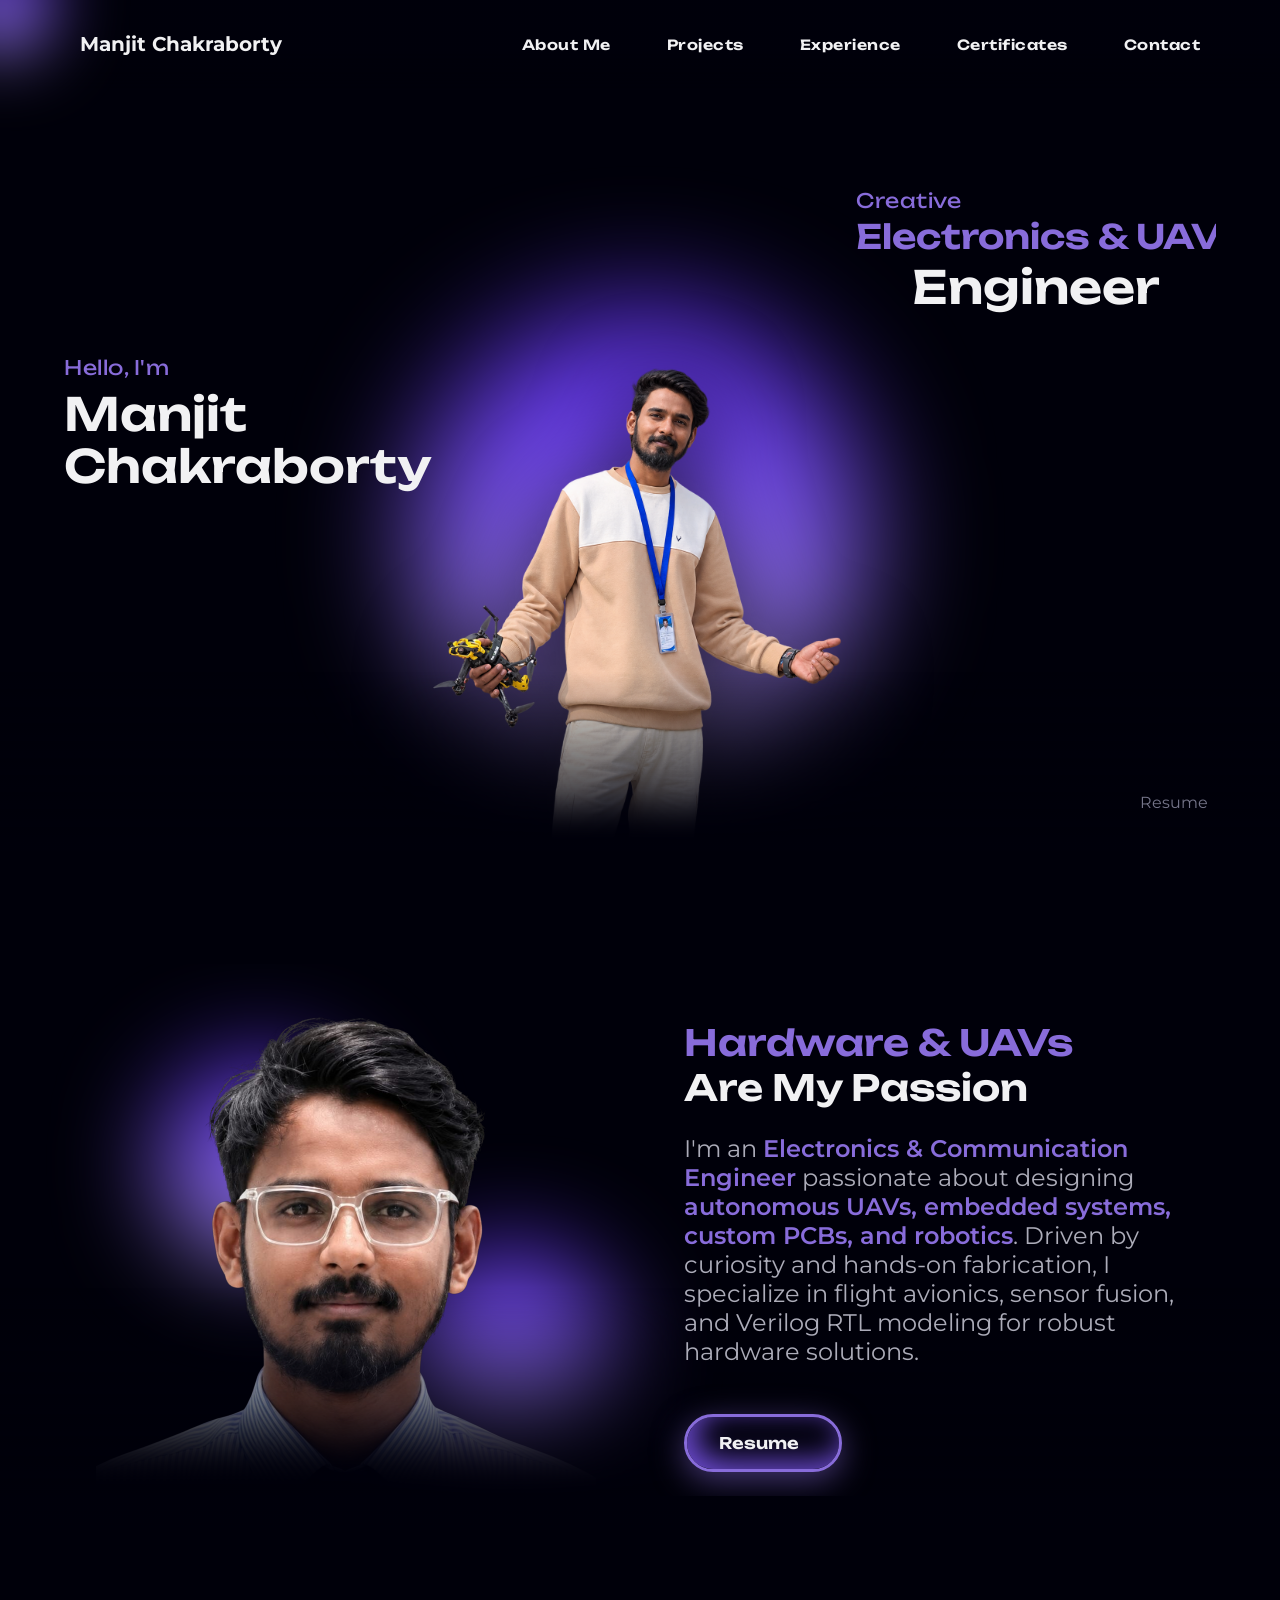
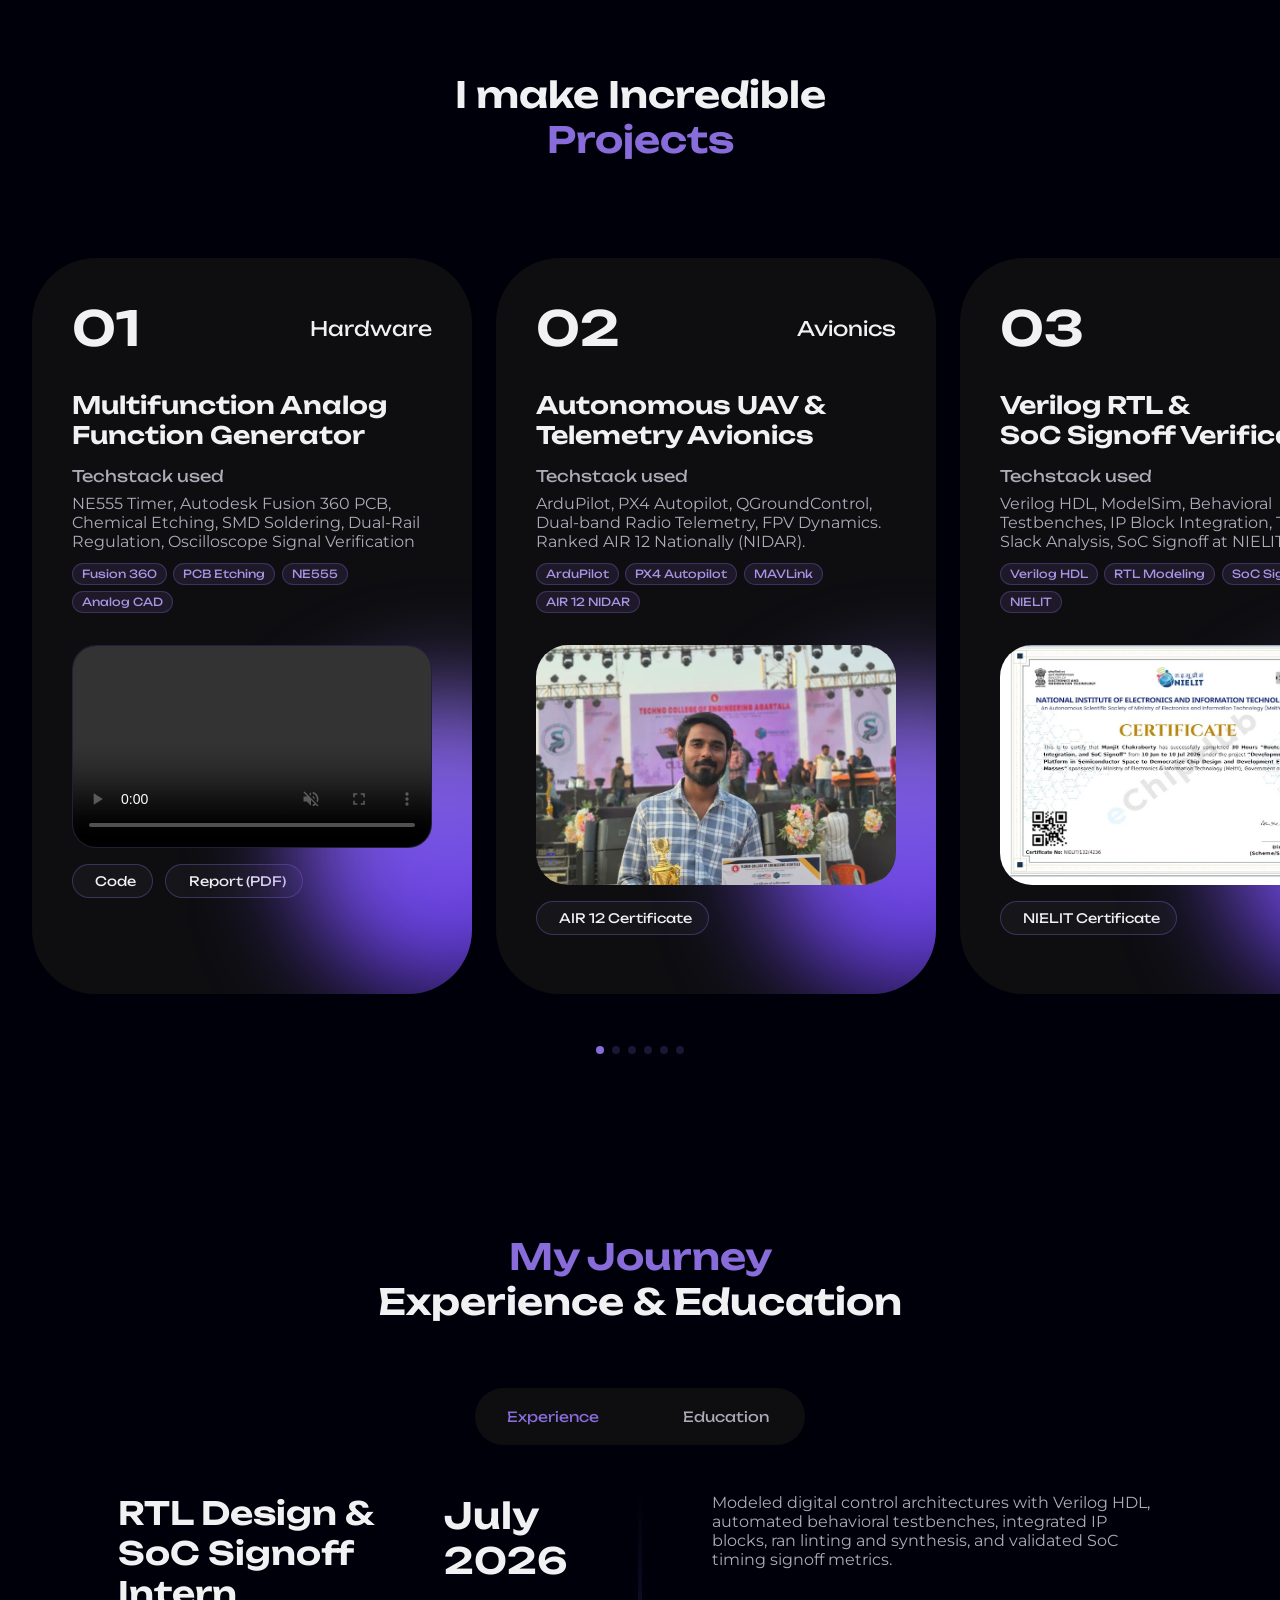
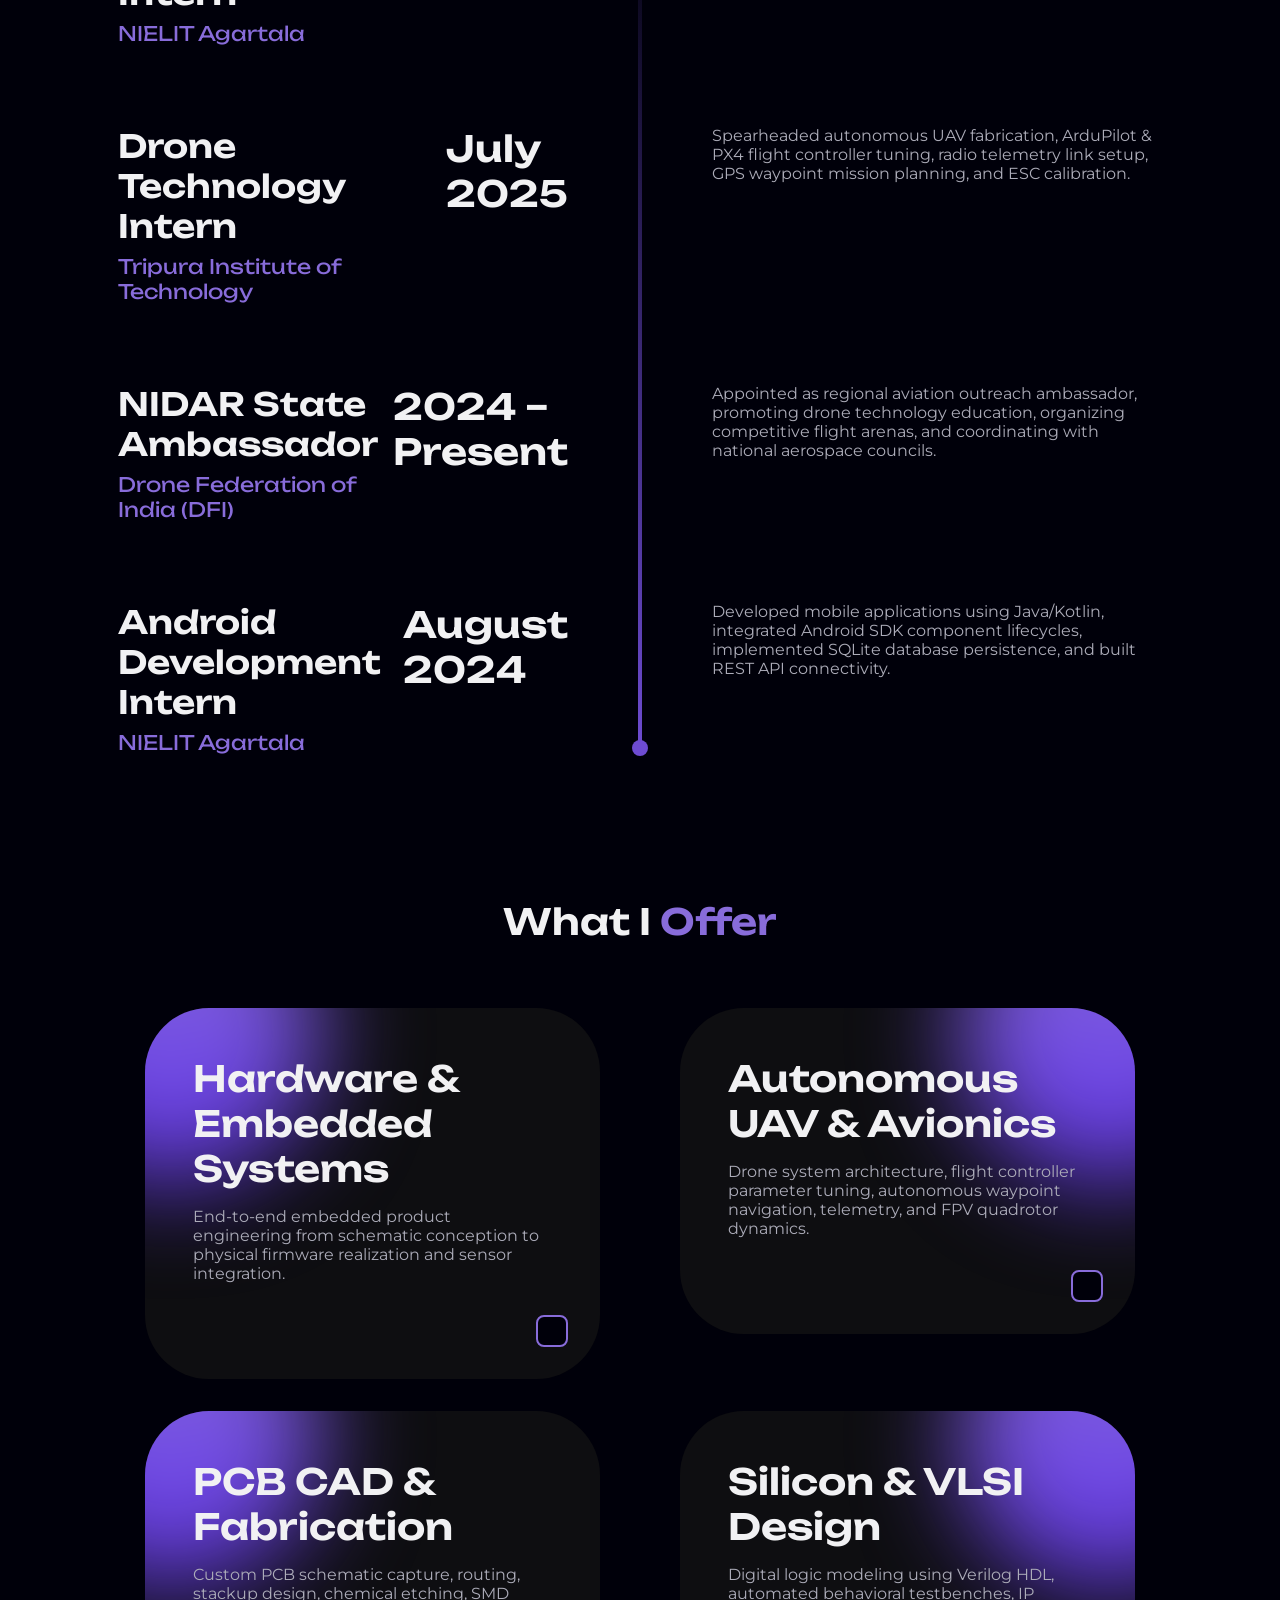
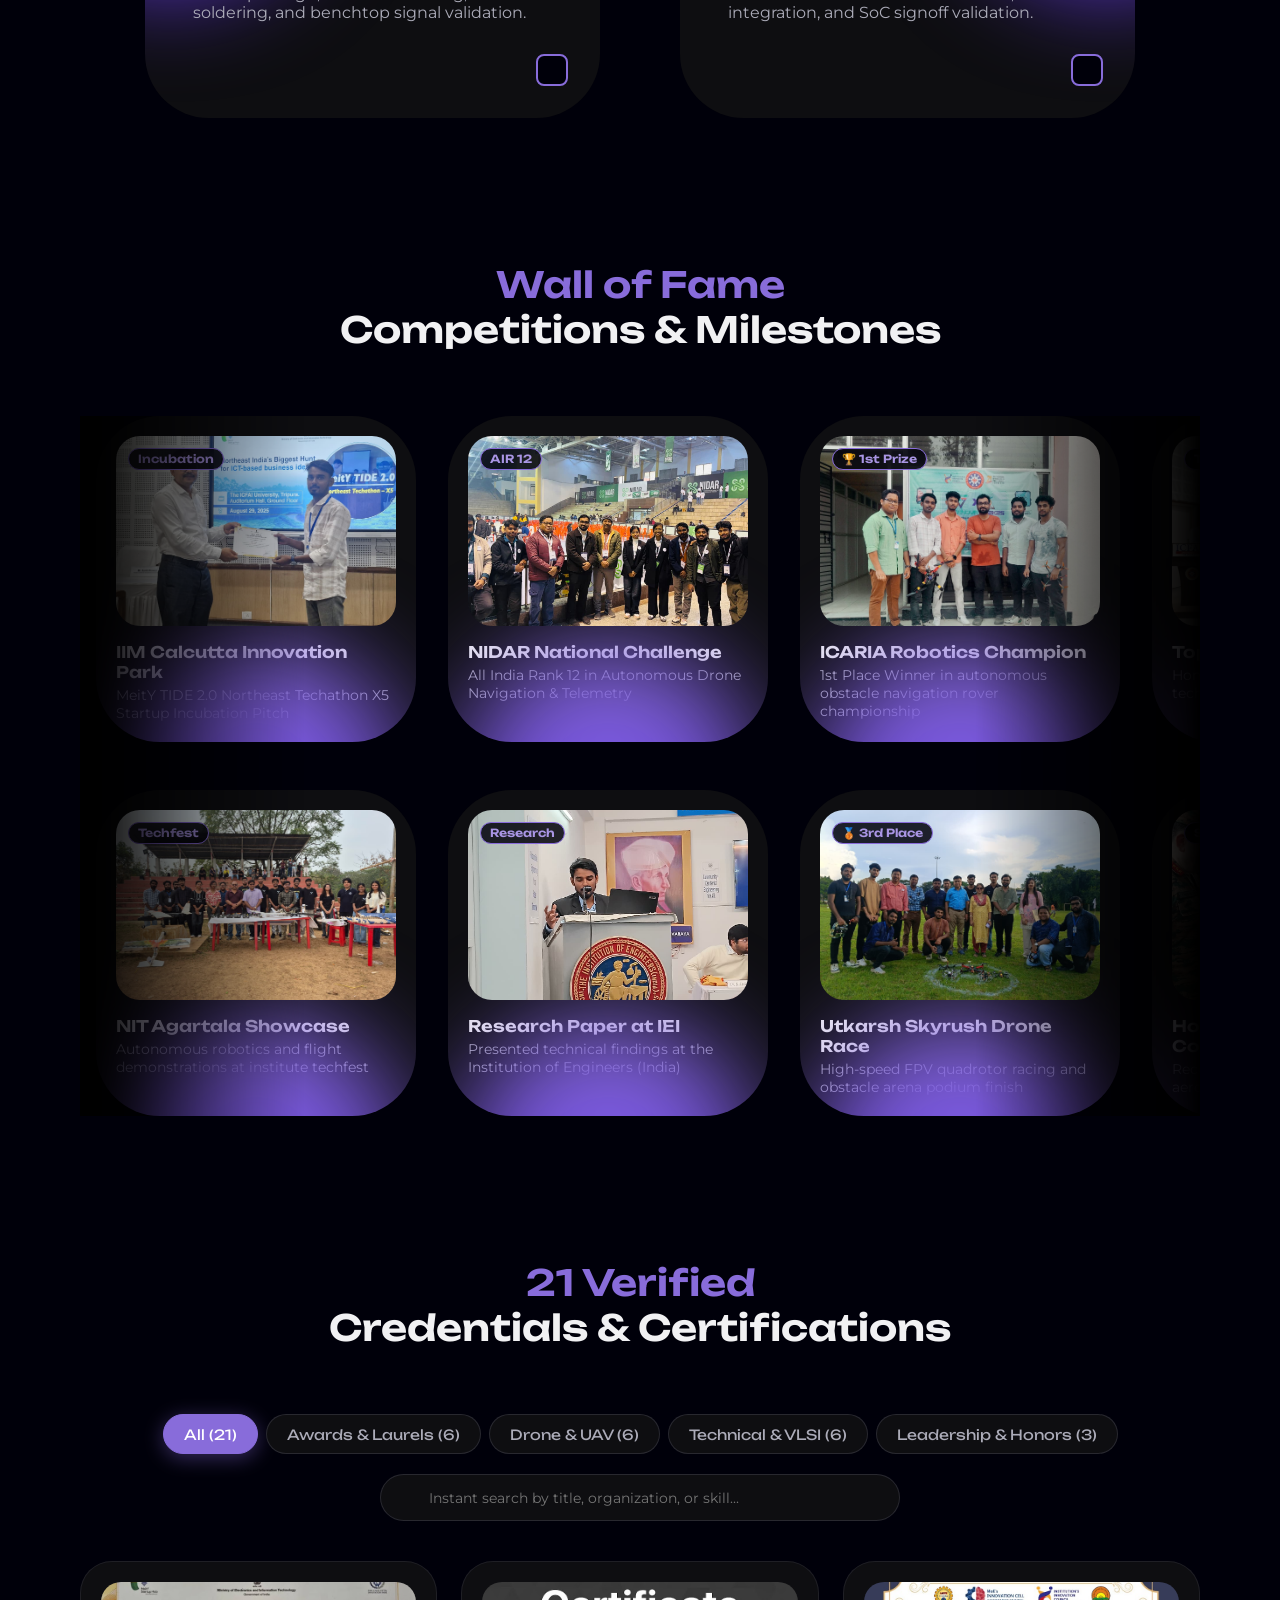
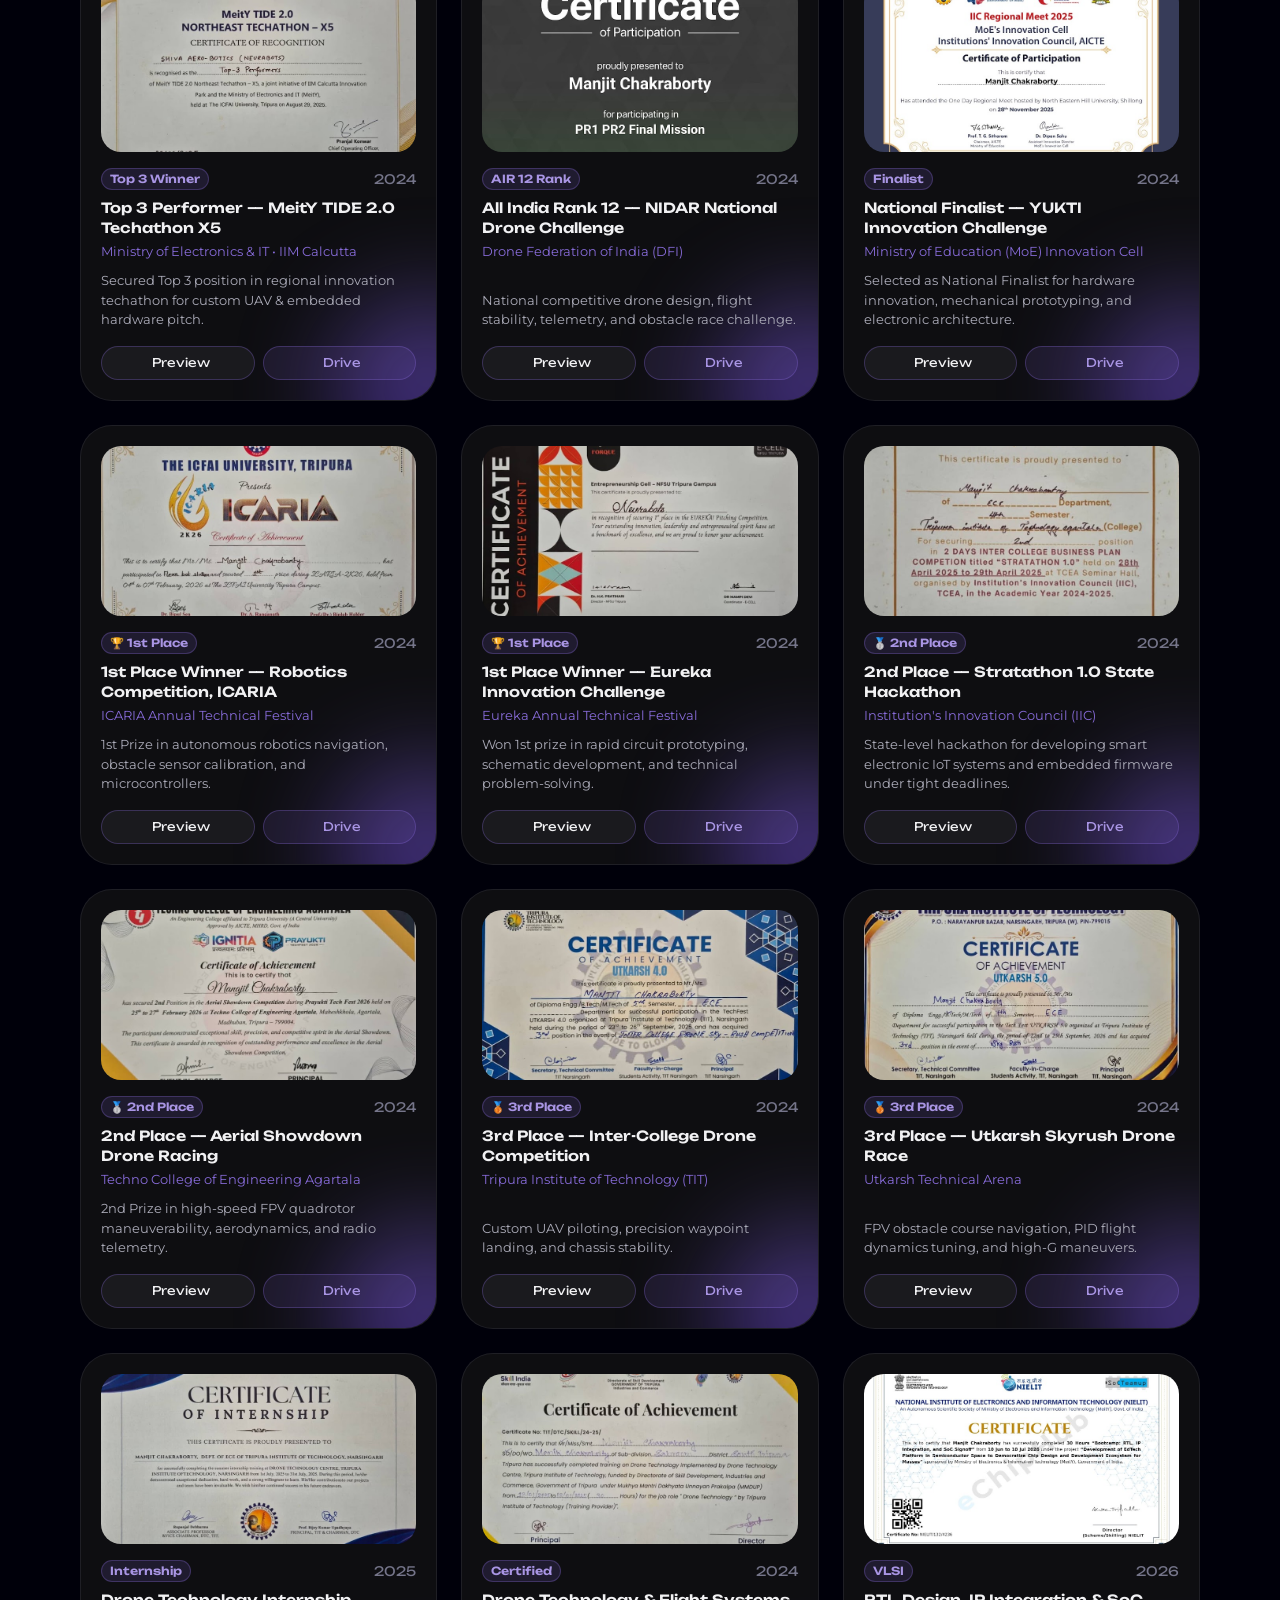
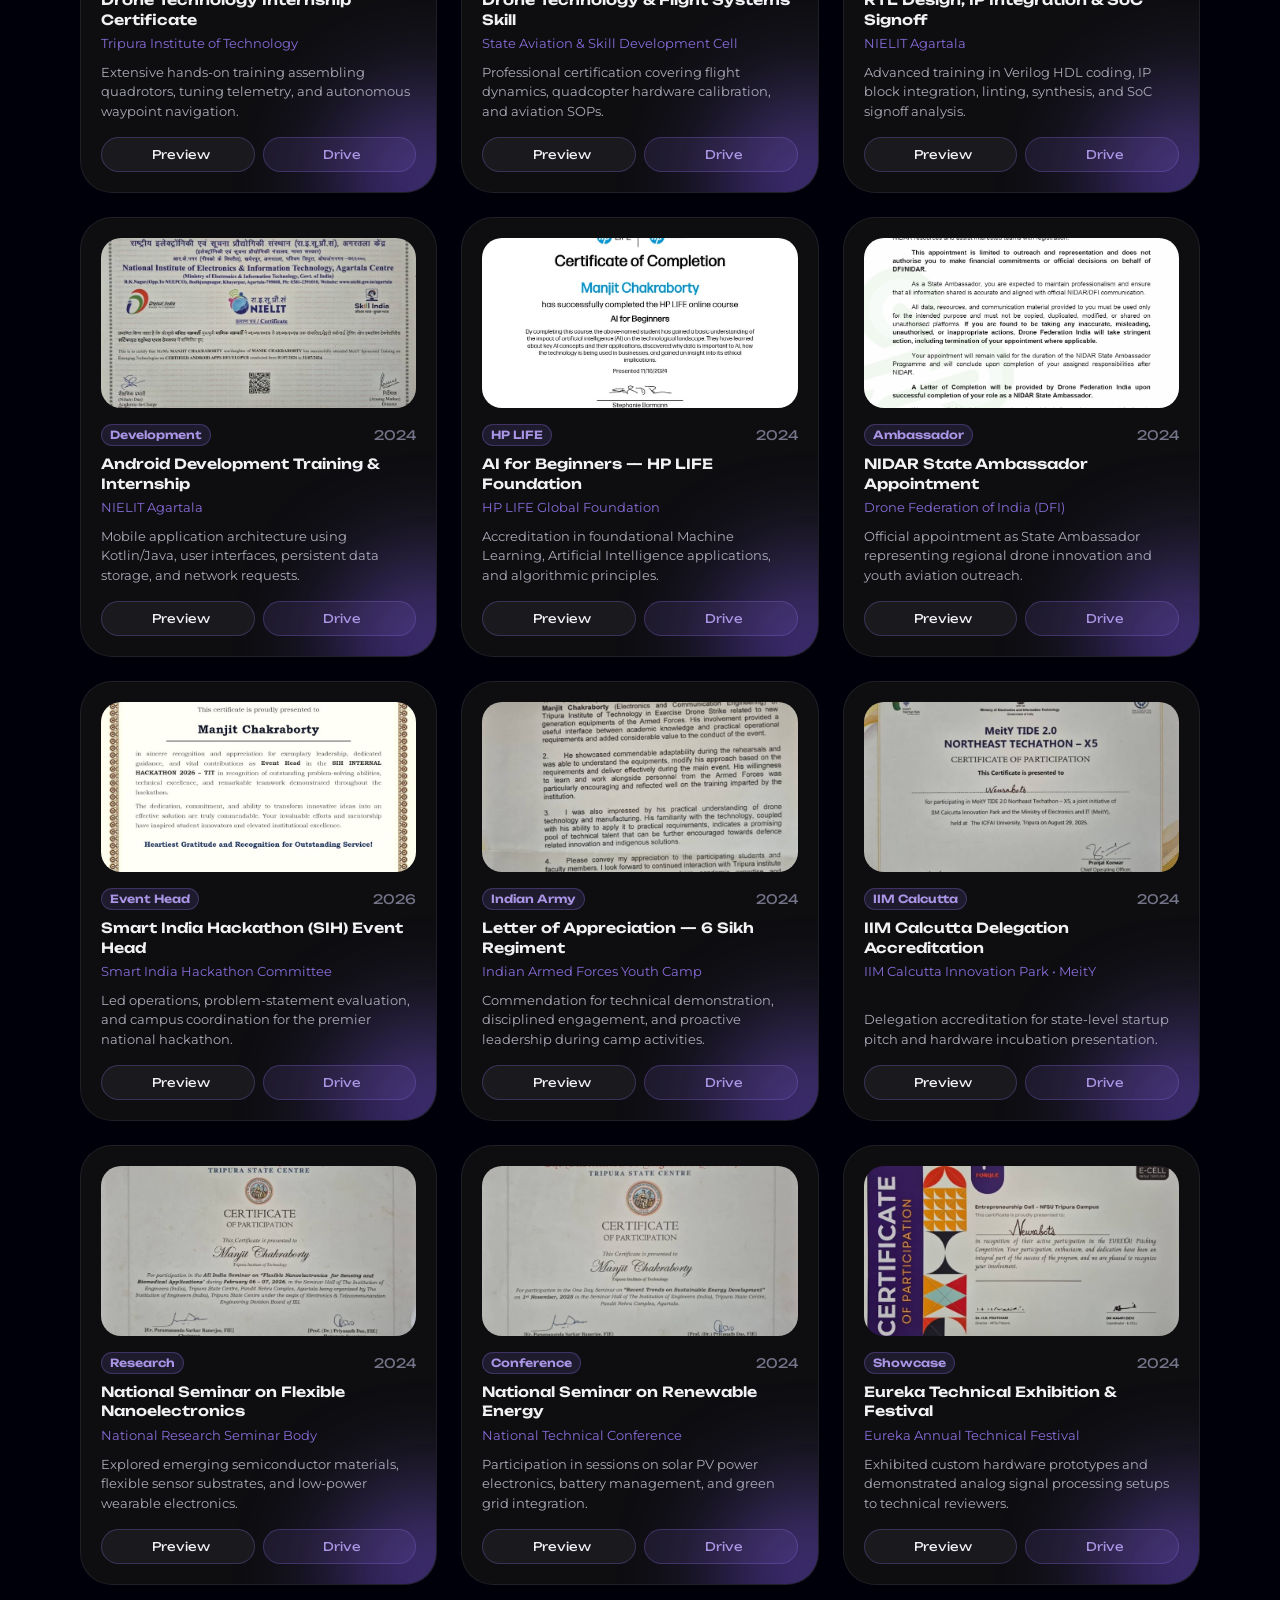
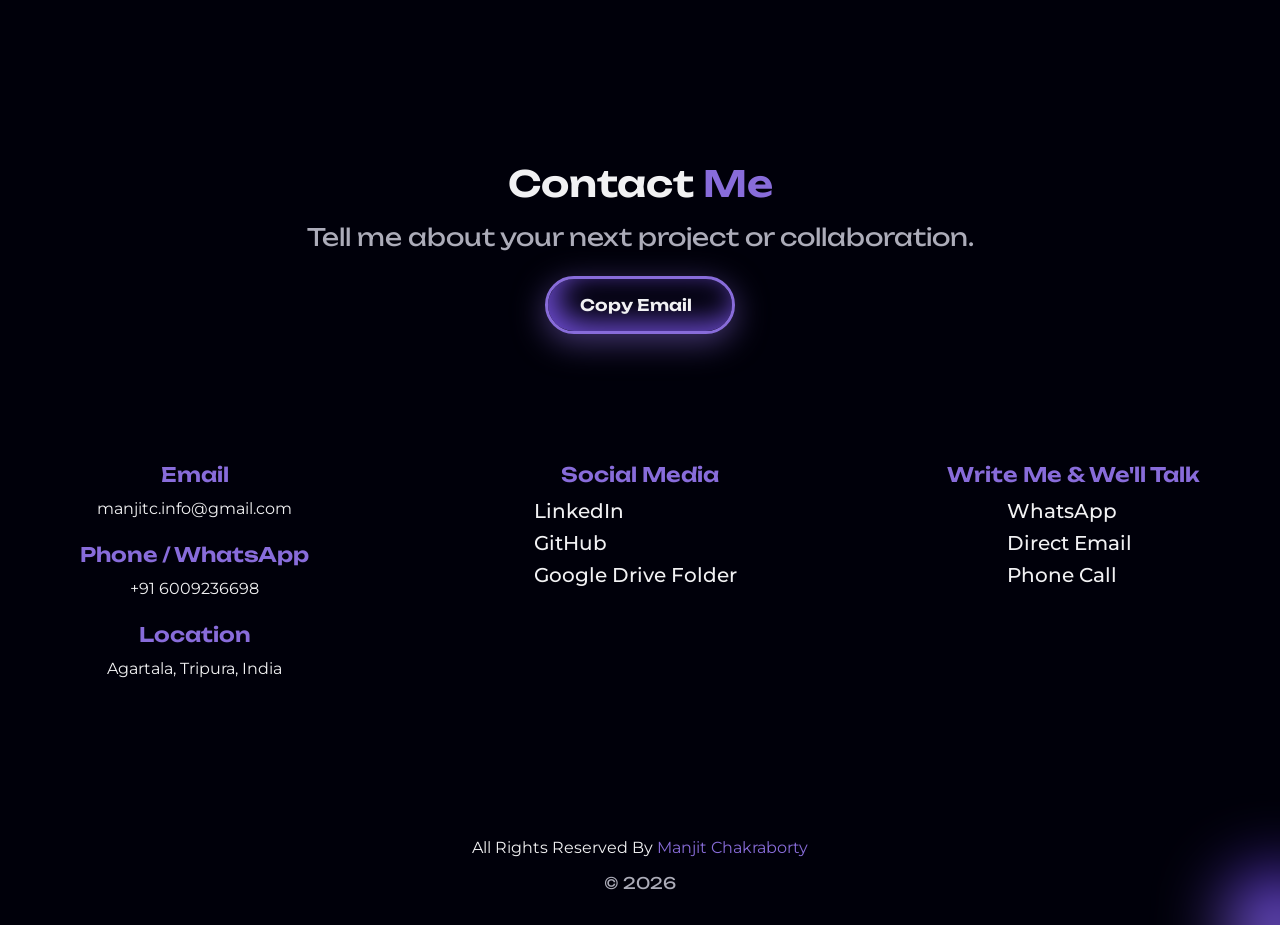
==== commit 97120af4: "n" ====
--- a/index.html
+++ b/index.html
@@ -99,7 +99,7 @@
           <div class="home__image">
             <div class="blob-animate"></div>
             <img
-              src="profile.png"
+              src="manjit_bg_removed.png"
               alt="Manjit Chakraborty"
               class="home__profile"
             />
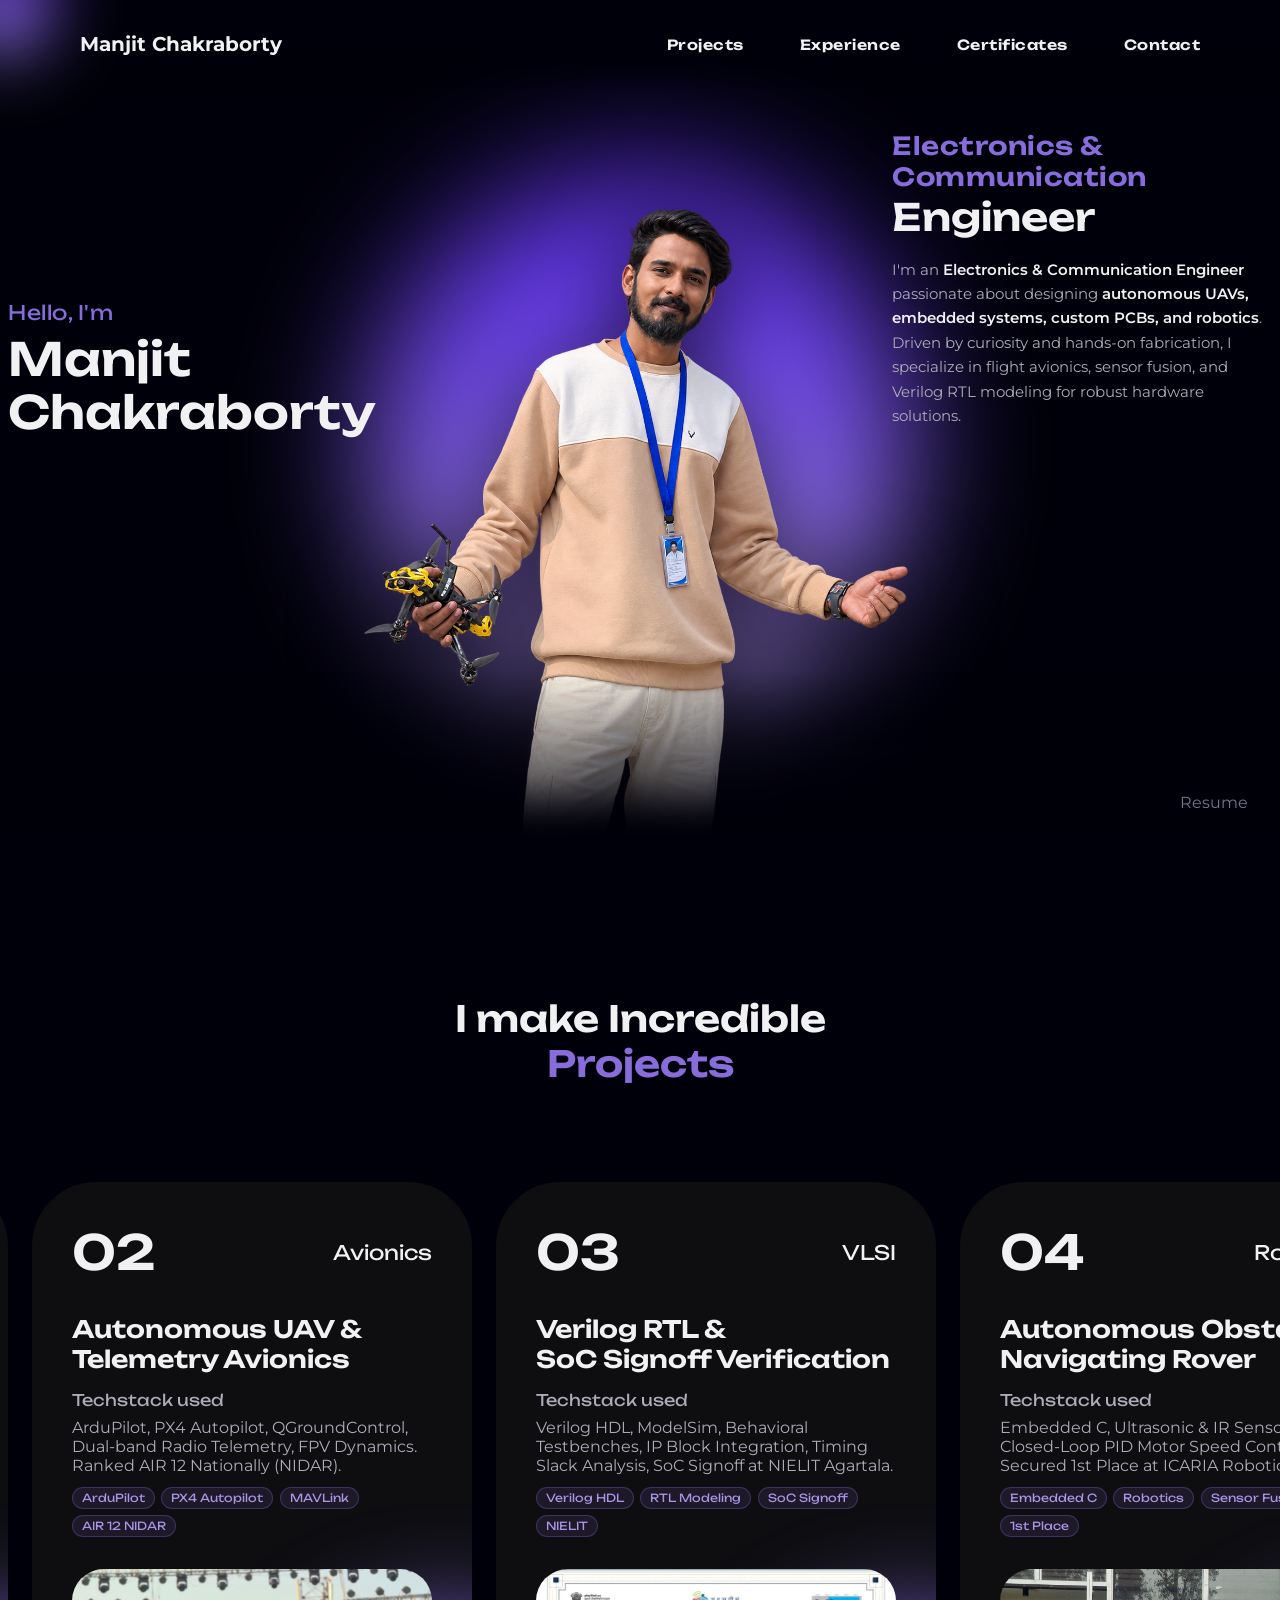
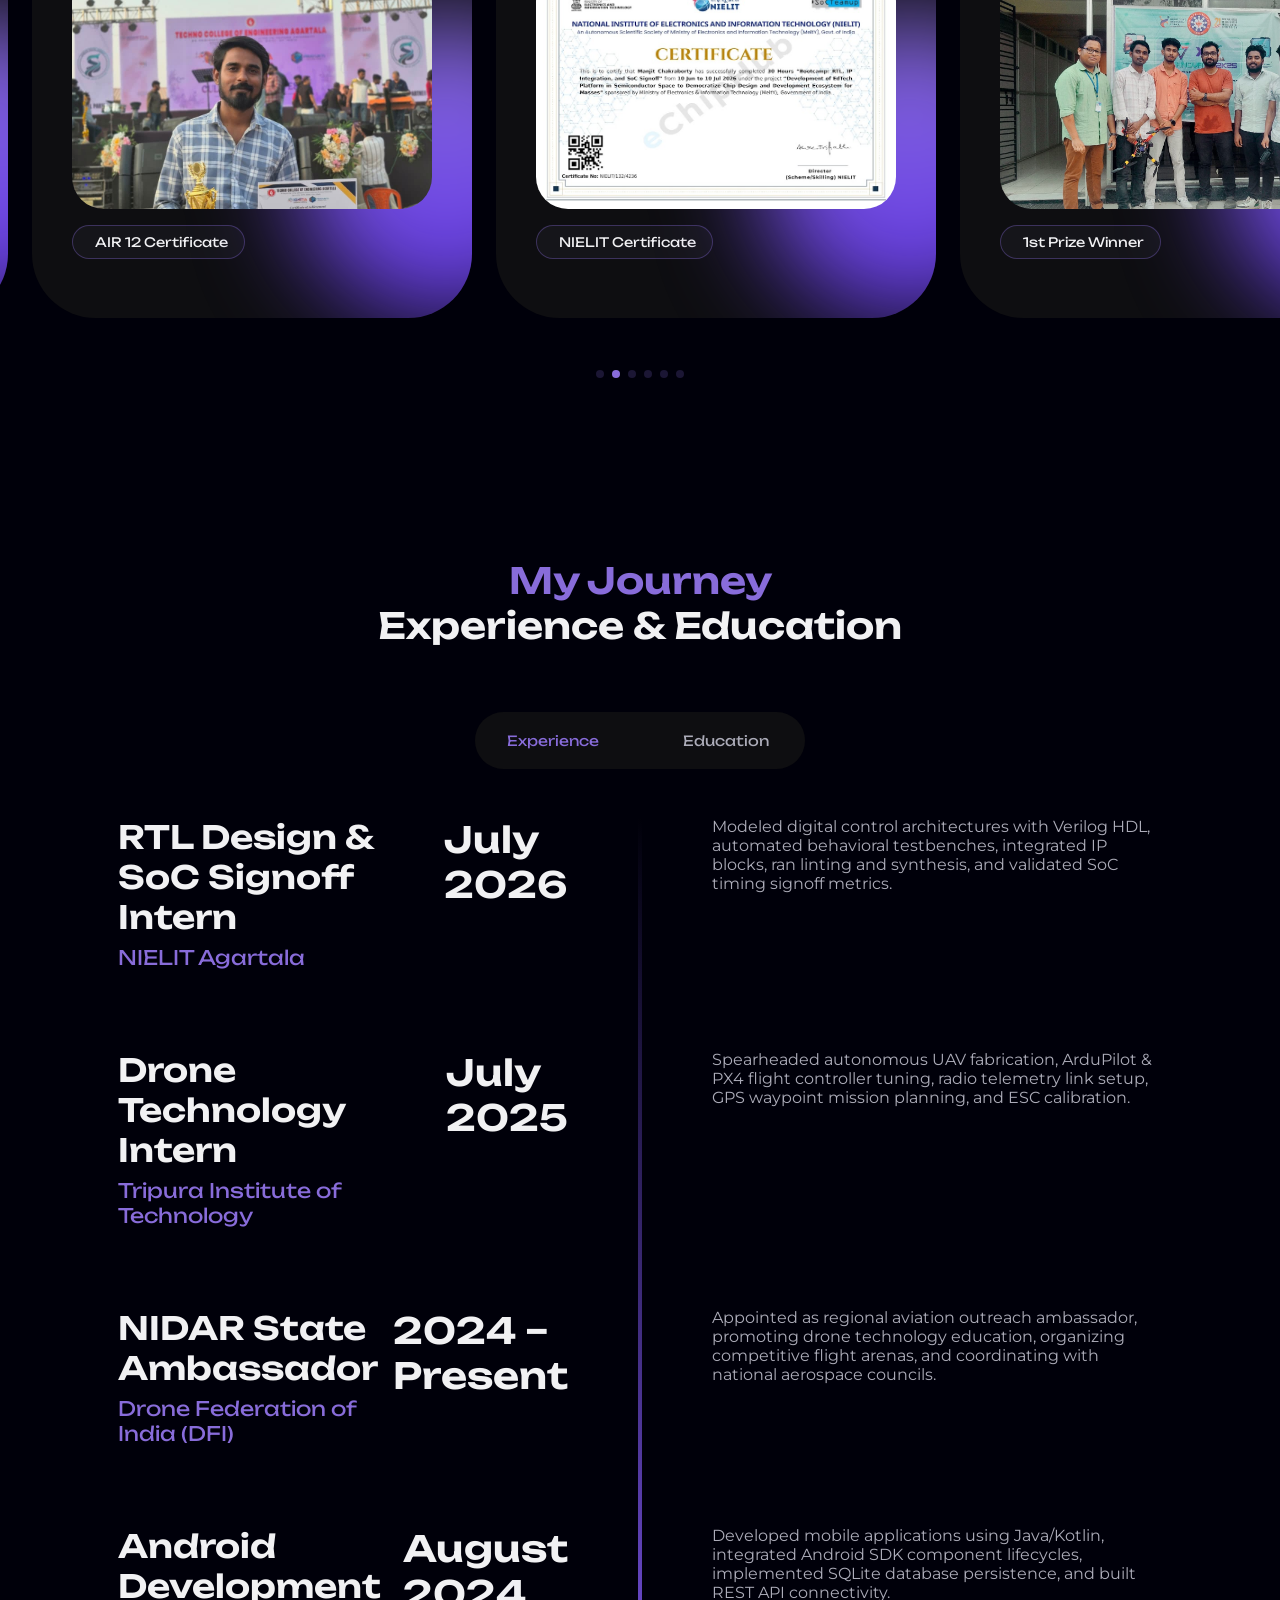
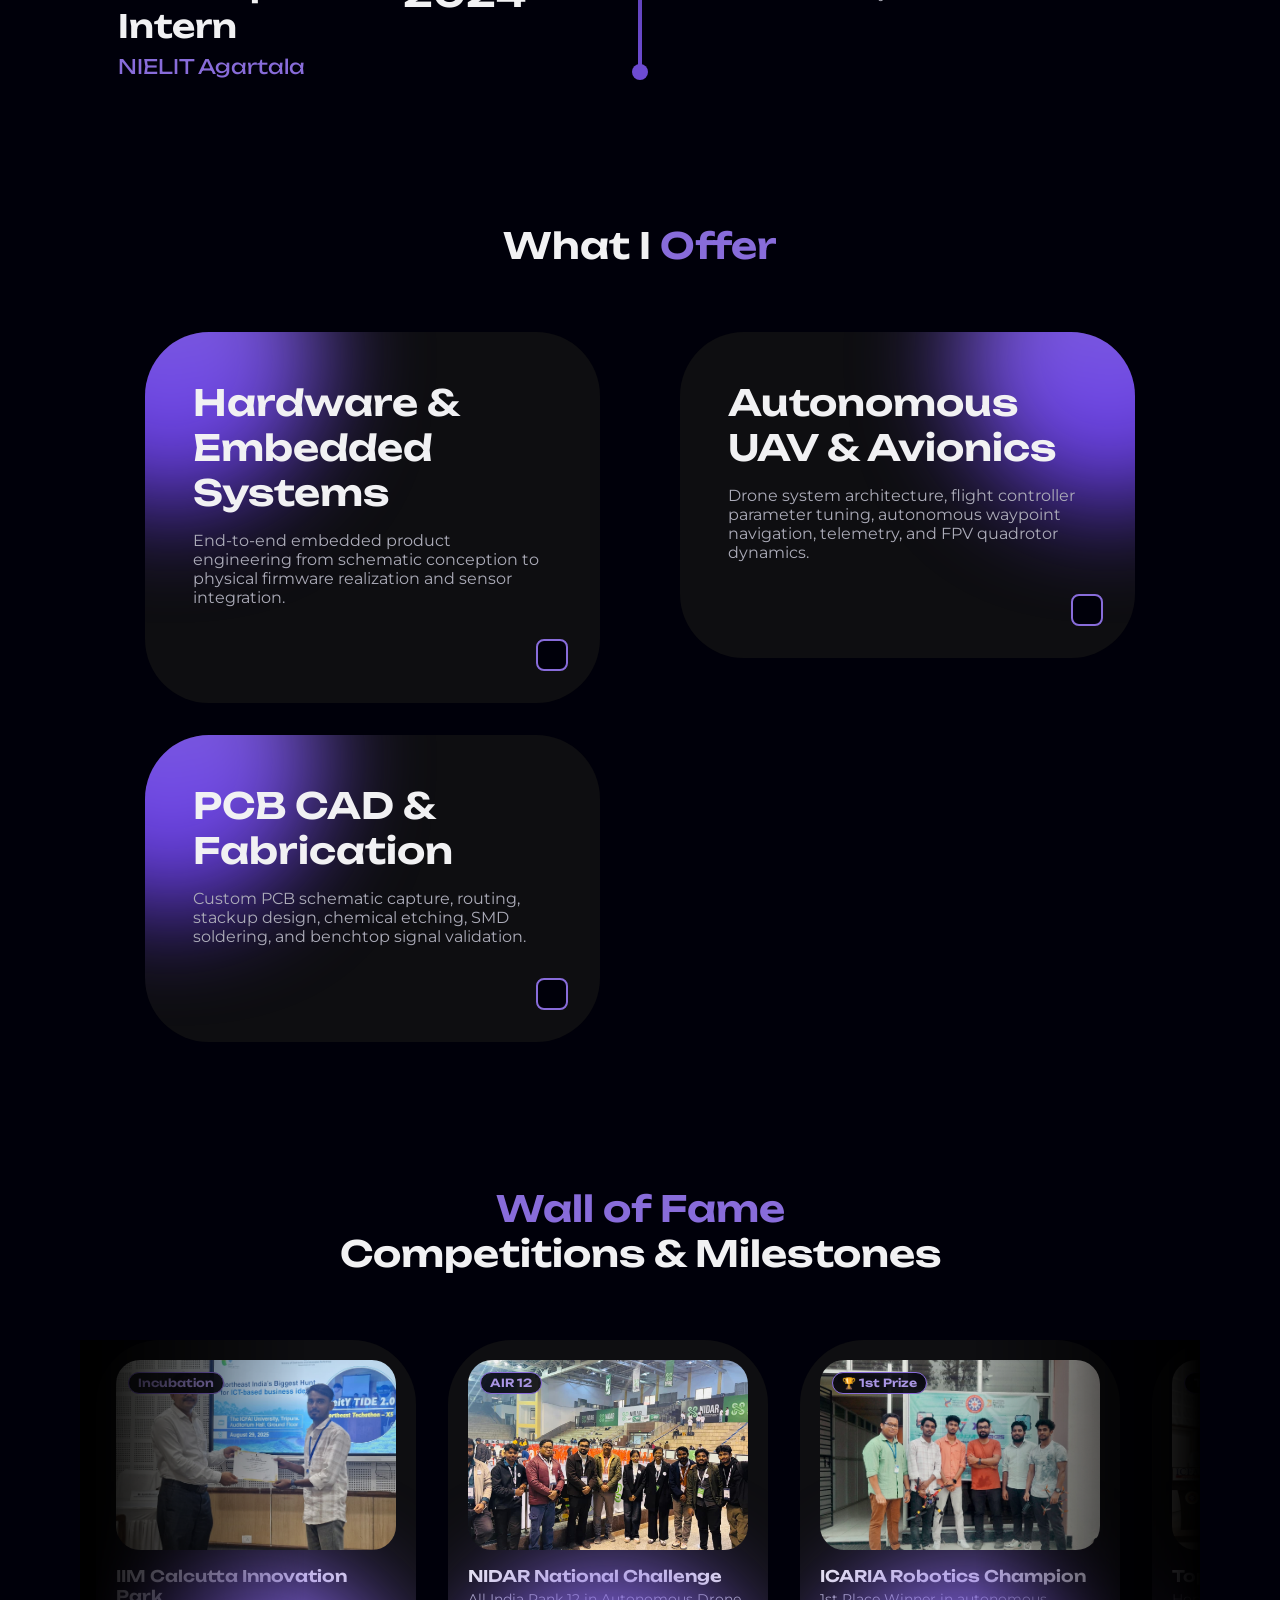
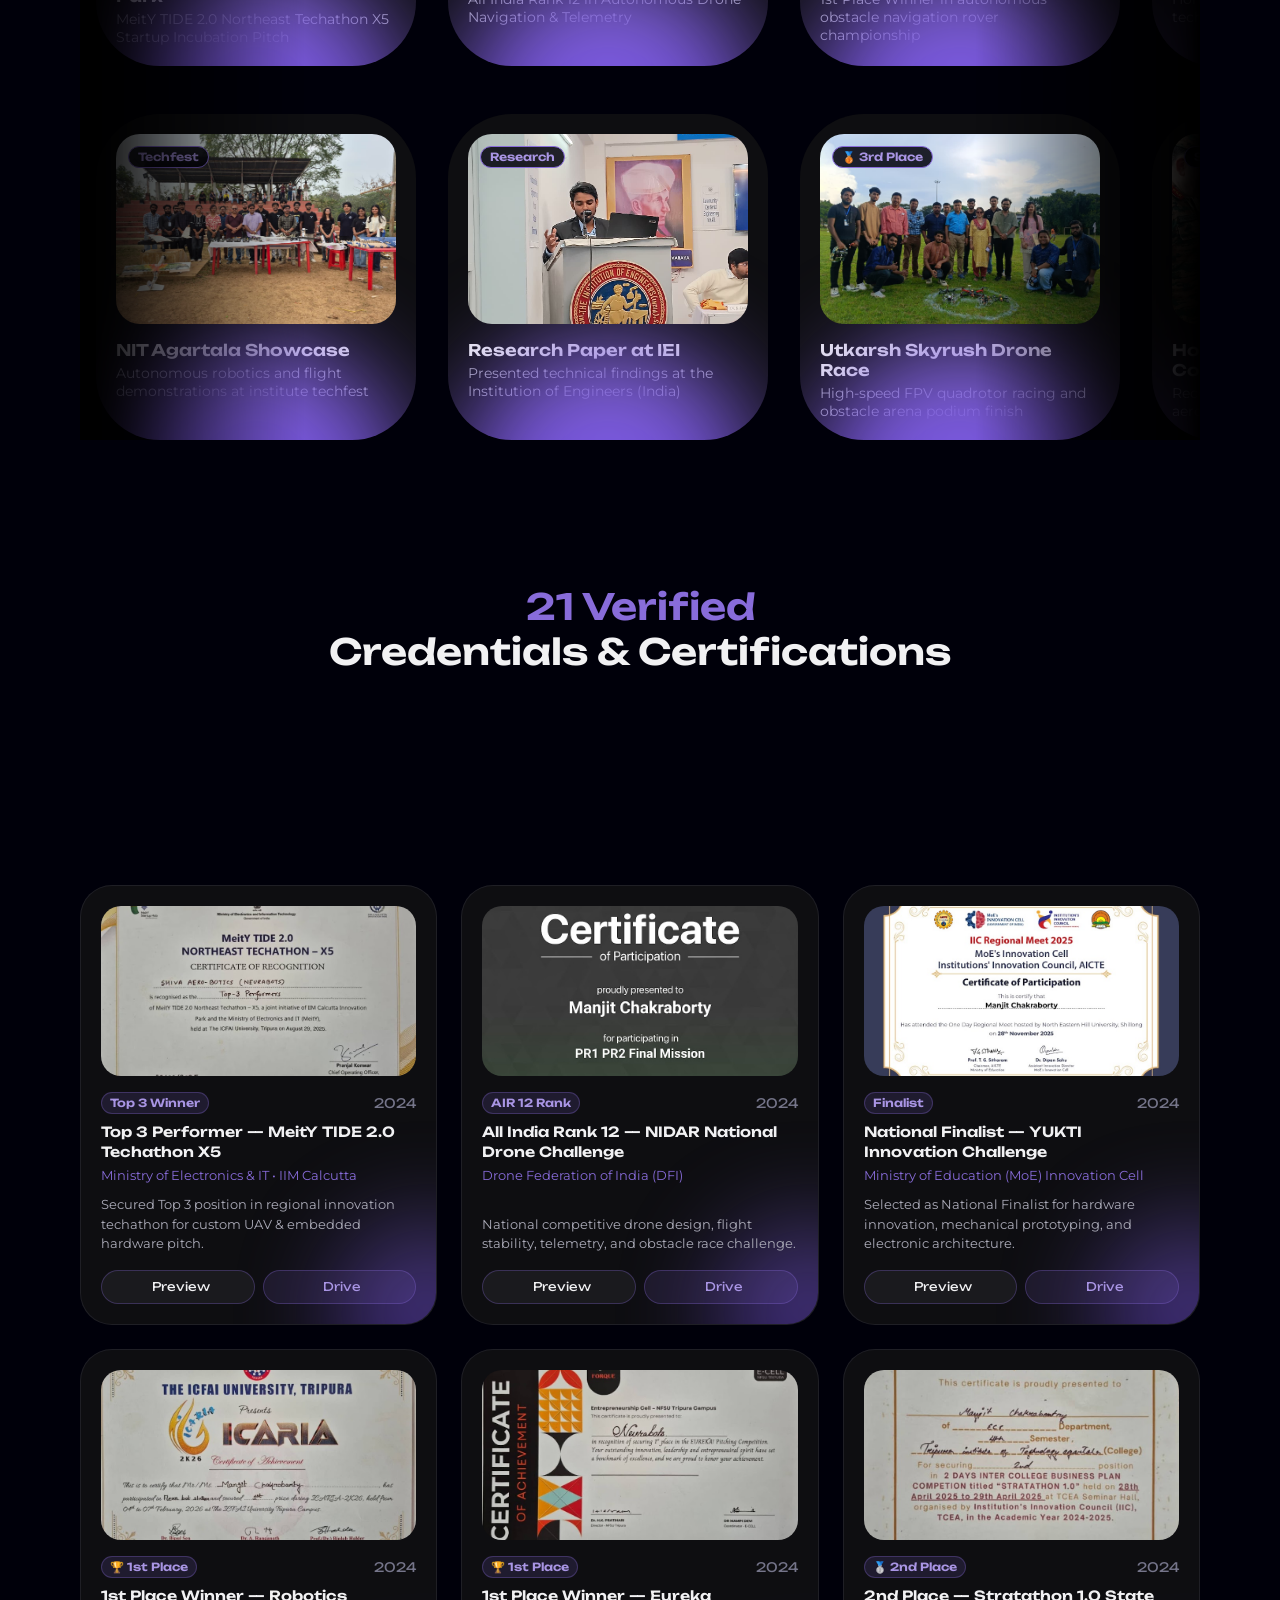
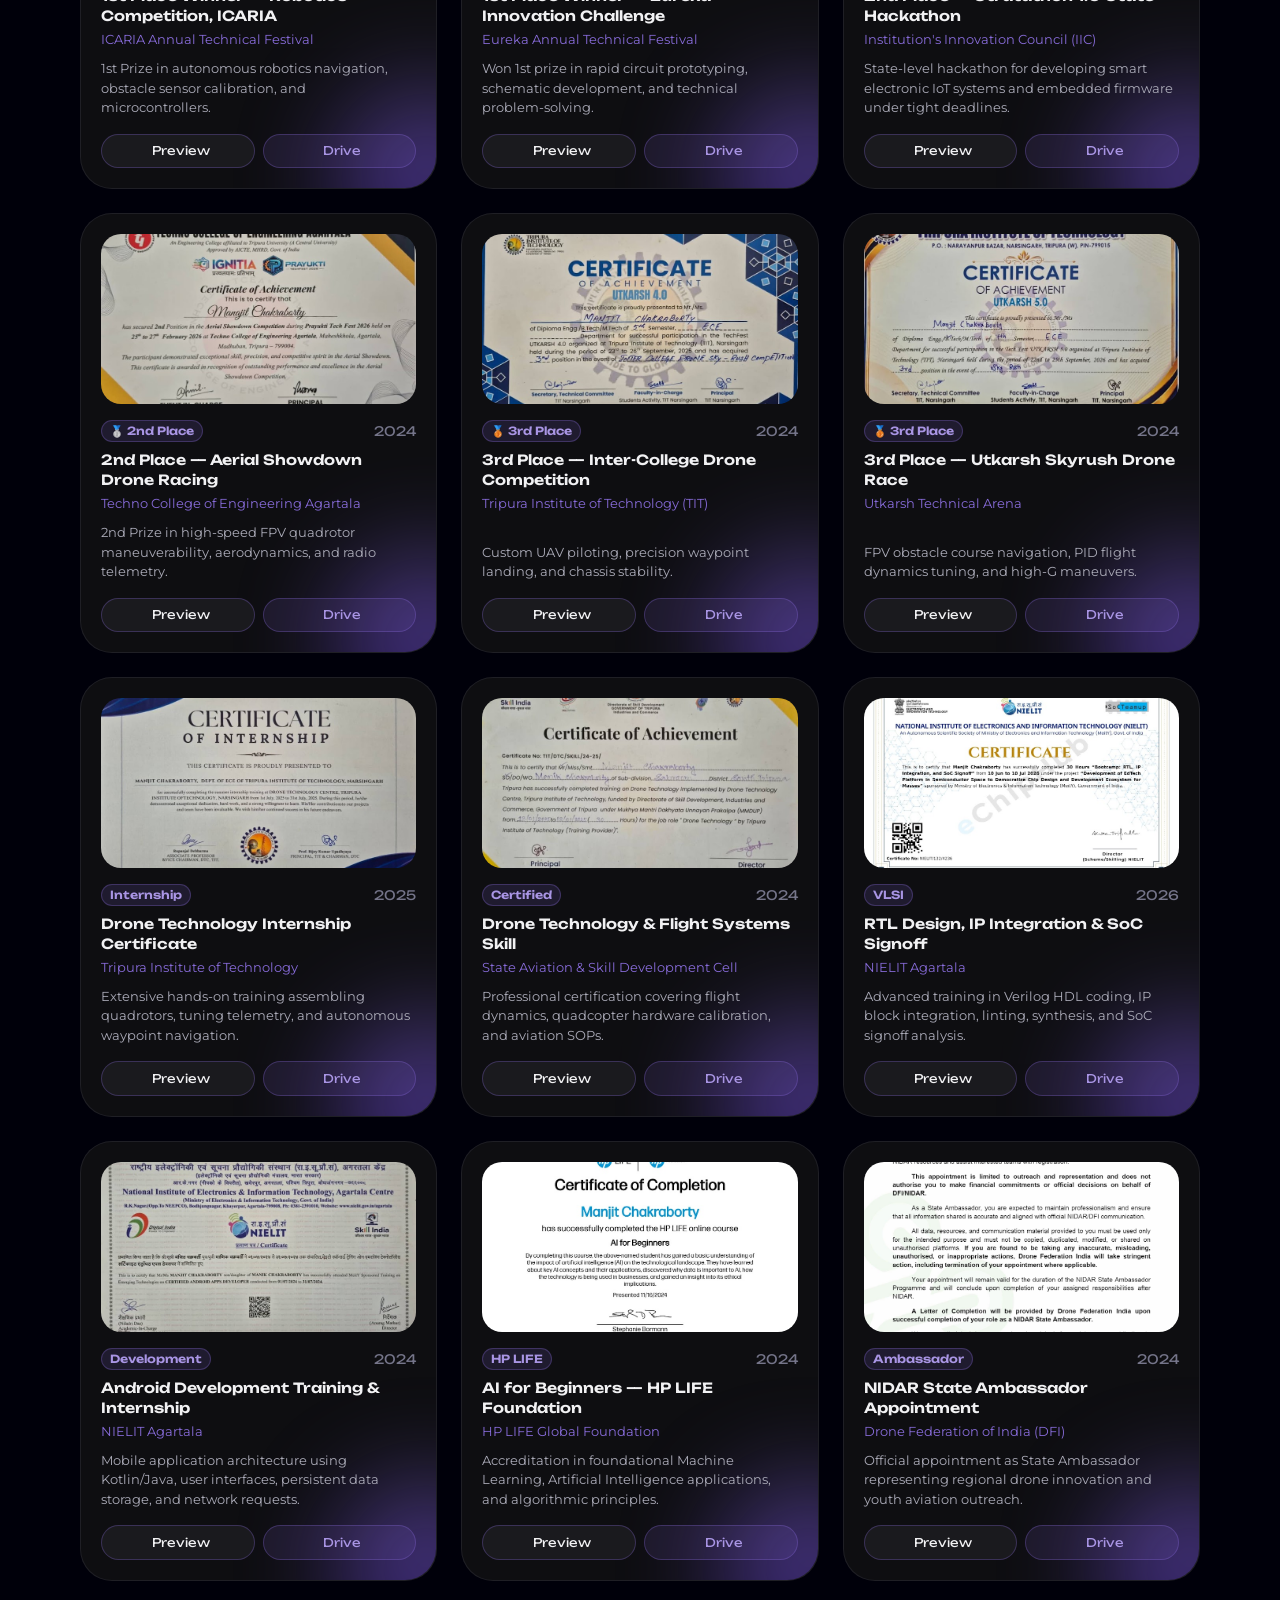
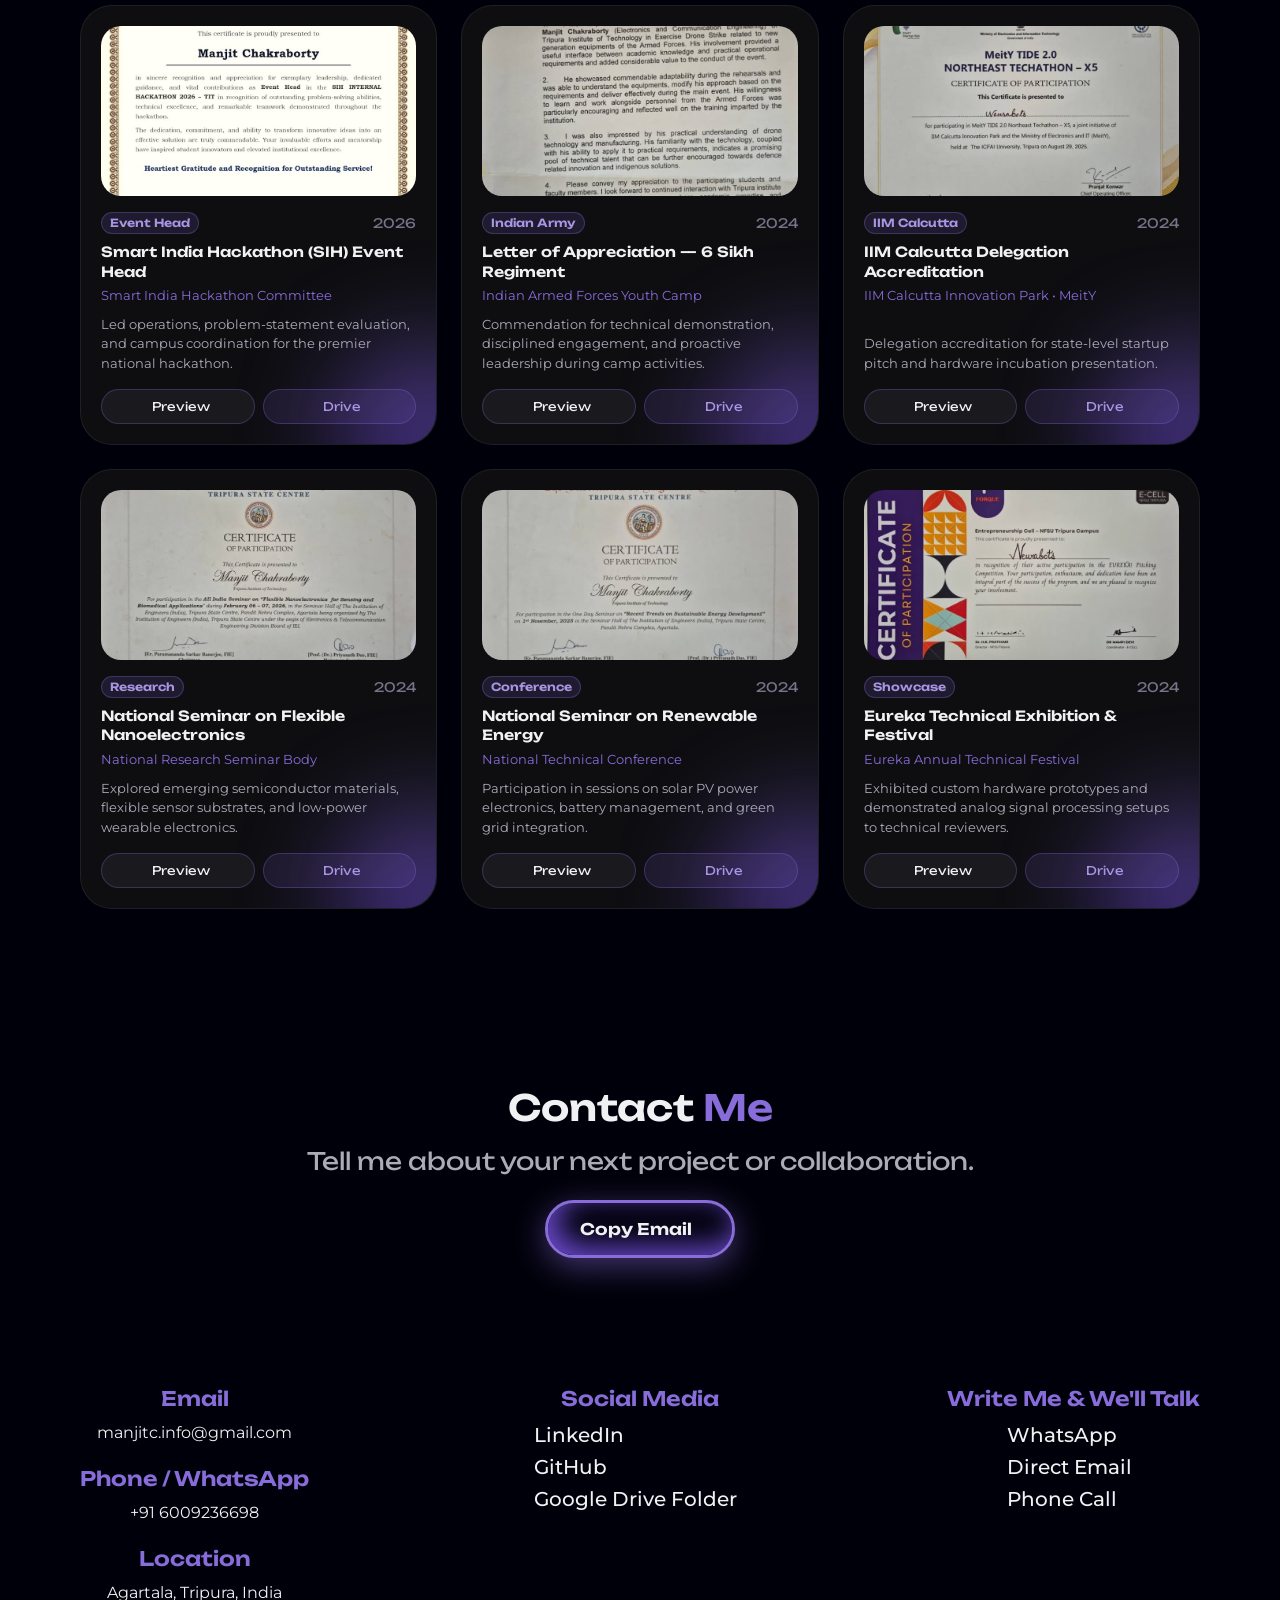
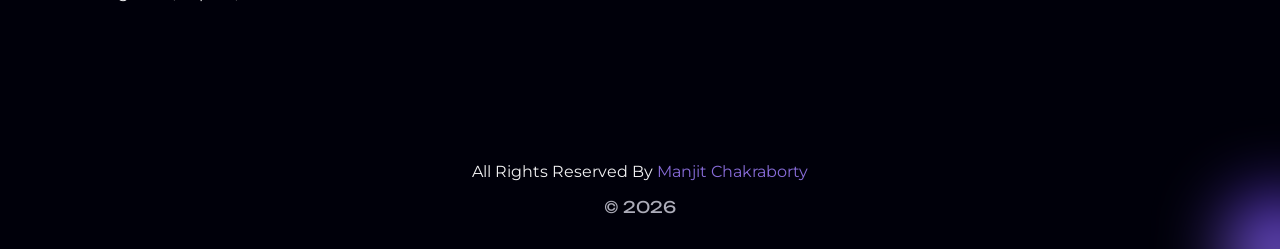
==== commit c85dc197: "n" ====
--- a/index.html
+++ b/index.html
@@ -44,9 +44,6 @@
           </div>
 
           <ul class="nav__list">
-            <li>
-              <a href="#about" class="nav__link">About Me</a>
-            </li>
             <li>
               <a href="#projects" class="nav__link">Projects</a>
             </li>
@@ -106,9 +103,14 @@
           </div>
 
           <div class="home__info">
-            <h3 class="home__split">Creative</h3>
-            <h2 class="home__profession-1">Electronics &amp; UAV</h2>
+            <h2 class="home__profession-1">Electronics &amp; Communication</h2>
             <h2 class="home__profession-2">Engineer</h2>
+            <p class="home__description">
+              I'm an <b>Electronics &amp; Communication Engineer</b> passionate about designing
+              <b>autonomous UAVs, embedded systems, custom PCBs, and robotics</b>.
+              Driven by curiosity and hands-on fabrication, I specialize in flight avionics,
+              sensor fusion, and Verilog RTL modeling for robust hardware solutions.
+            </p>
           </div>
 
           <div class="home__social">
@@ -162,45 +164,6 @@
         </div>
       </section>
 
-      <!-- ABOUT -->
-      <section class="about section" id="about">
-        <div class="about__shadow"></div>
-
-        <div class="about__container container grid">
-          <div class="about__data">
-            <h2 class="section__title">
-              <span>Hardware &amp; UAVs</span>
-              <br />
-              Are My Passion
-            </h2>
-            <p class="about__description">
-              I'm an <b>Electronics &amp; Communication Engineer</b> passionate about designing
-              <b>autonomous UAVs, embedded systems, custom PCBs, and robotics</b>.
-              Driven by curiosity and hands-on fabrication, I specialize in flight avionics,
-              sensor fusion, and Verilog RTL modeling for robust hardware solutions.
-            </p>
-
-            <a
-              href="Manjit_Chakraborty_Resume.pdf"
-              download
-              target="_blank"
-              class="button"
-              >Resume <i class="ri-file-list-2-line"></i
-            ></a>
-          </div>
-
-          <div class="about__image">
-            <div class="blob-animate"></div>
-            <div class="blob-animate"></div>
-            <img
-              src="profile.png"
-              alt="Manjit Chakraborty"
-              class="about__profile"
-            />
-          </div>
-        </div>
-      </section>
-
       <!-- PROJECTS -->
       <section class="projects section" id="projects">
         <h2 class="section__title">
--- a/assets/css/styles.css
+++ b/assets/css/styles.css
@@ -338,26 +338,32 @@
   justify-self: center;
 }
 
-.home__split {
+.home__profession-1 {
   font-size: var(--h3-font-size);
-  font-weight: var(--font-regular);
   color: var(--first-color);
-}
-
-.home__profession-1,
+  font-family: var(--second-font);
+  font-weight: var(--font-semi-bold);
+  line-height: 1.3;
+}
+
 .home__profession-2 {
   font-size: var(--bigger-font-size);
-  text-align: center;
-  overflow: hidden;
-}
-
-.home__profession-1 {
-  position: relative;
-  color: var(--first-color);
-}
-
-.home__profession-2 {
-  transform: translateY(-0.5rem);
+  color: var(--title-color);
+  font-family: var(--second-font);
+  font-weight: var(--font-semi-bold);
+  line-height: 1.2;
+}
+
+.home__description {
+  font-size: var(--small-font-size);
+  line-height: 1.6;
+  color: var(--text-color);
+  margin-top: 0.75rem;
+}
+
+.home__description b {
+  color: var(--title-color);
+  font-weight: var(--font-semi-bold);
 }
 
 .home__social {
@@ -1173,9 +1179,9 @@
   }
 
   .home__container {
-    max-width: 1200px;
+    max-width: 1280px;
     width: 100%;
-    height: 740px;
+    height: 780px;
     margin-inline: auto;
     position: relative;
     display: flex;
@@ -1186,8 +1192,8 @@
 
   .home__image {
     position: relative;
-    width: 440px;
-    height: 620px;
+    width: 580px;
+    height: 750px;
     margin: 0 auto;
     display: flex;
     justify-content: center;
@@ -1198,8 +1204,8 @@
 
   .home__profile {
     width: auto;
-    max-width: 420px;
-    height: 590px;
+    max-width: 560px;
+    height: 740px;
     object-fit: contain;
     object-position: bottom center;
     filter: drop-shadow(0 20px 45px rgba(0, 0, 0, 0.75));
@@ -1208,14 +1214,14 @@
   }
 
   .home__image .blob-animate {
-    width: 450px;
-    height: 450px;
+    width: 540px;
+    height: 540px;
     position: absolute;
     left: 50%;
-    top: 48%;
+    top: 45%;
     transform: translate(-50%, -50%);
     border-radius: 50%;
-    filter: blur(60px);
+    filter: blur(65px);
     z-index: -1;
   }
 
@@ -1236,11 +1242,11 @@
 
   .home__data {
     position: absolute;
-    top: 42%;
-    left: 1.5rem;
+    top: 38%;
+    left: 0.5rem;
     transform: translateY(-50%);
     z-index: 3;
-    max-width: 320px;
+    max-width: 330px;
     text-align: left;
   }
 
@@ -1262,30 +1268,22 @@
 
   .home__info {
     position: absolute;
-    top: 42%;
-    right: 1.5rem;
+    top: 40%;
+    right: 0.5rem;
     transform: translateY(-50%);
     z-index: 3;
-    max-width: 360px;
+    max-width: 380px;
     text-align: left;
   }
 
-  .home__split {
-    font-size: var(--h3-font-size);
-    font-weight: var(--font-regular);
-    color: var(--first-color);
-    margin-bottom: 0.25rem;
-    letter-spacing: 0.5px;
-  }
-
   .home__profession-1 {
-    font-size: 2.1rem;
+    font-size: 1.55rem;
     font-family: var(--second-font);
     font-weight: var(--font-semi-bold);
     color: var(--first-color);
-    white-space: nowrap;
-    line-height: 1.2;
+    line-height: 1.25;
     position: relative;
+    letter-spacing: 0.5px;
   }
 
   .home__profession-1::after {
@@ -1293,13 +1291,25 @@
   }
 
   .home__profession-2 {
-    font-size: 2.85rem;
+    font-size: 2.35rem;
     font-family: var(--second-font);
     font-weight: var(--font-semi-bold);
     color: var(--title-color);
     line-height: 1.15;
     transform: none;
     margin-top: 0.25rem;
+  }
+
+  .home__description {
+    font-size: 0.925rem;
+    line-height: 1.65;
+    color: var(--text-color);
+    margin-top: 1.15rem;
+  }
+
+  .home__description b {
+    color: var(--title-color);
+    font-weight: var(--font-semi-bold);
   }
 
   .home__social {
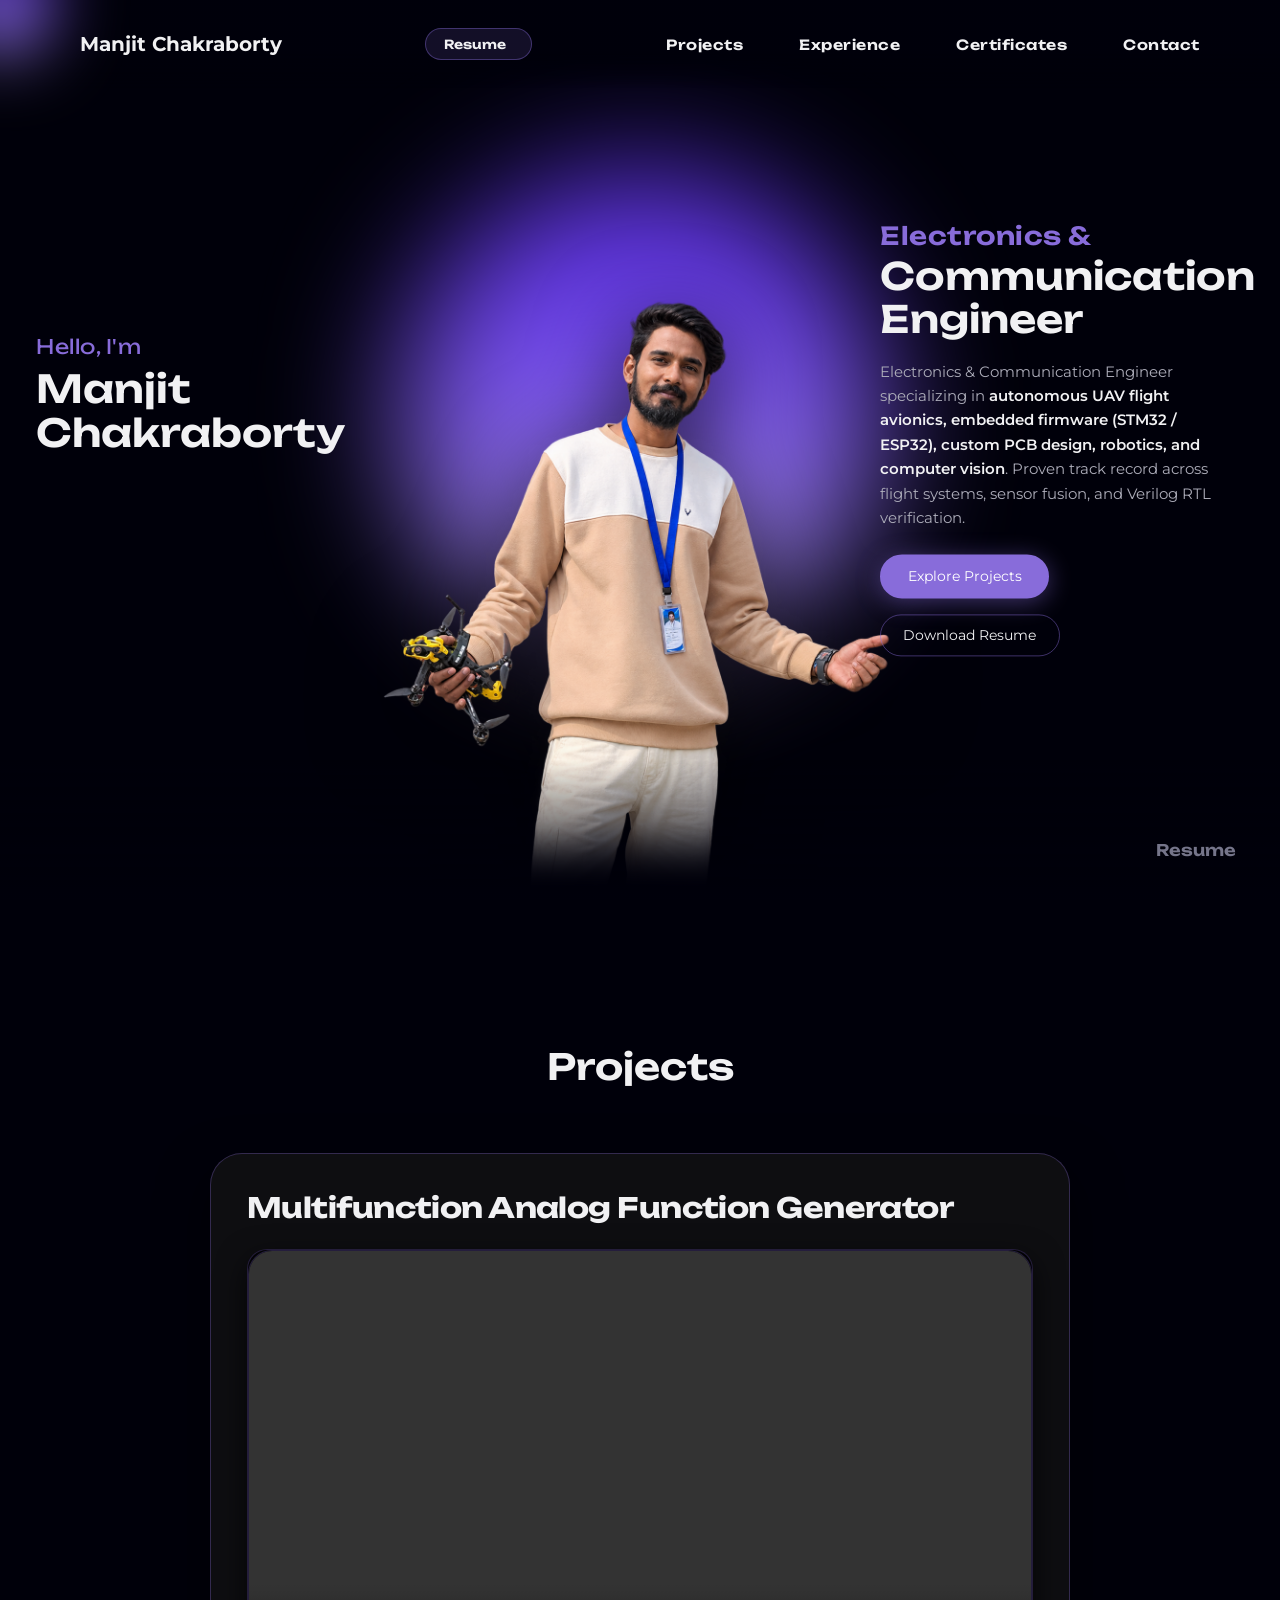
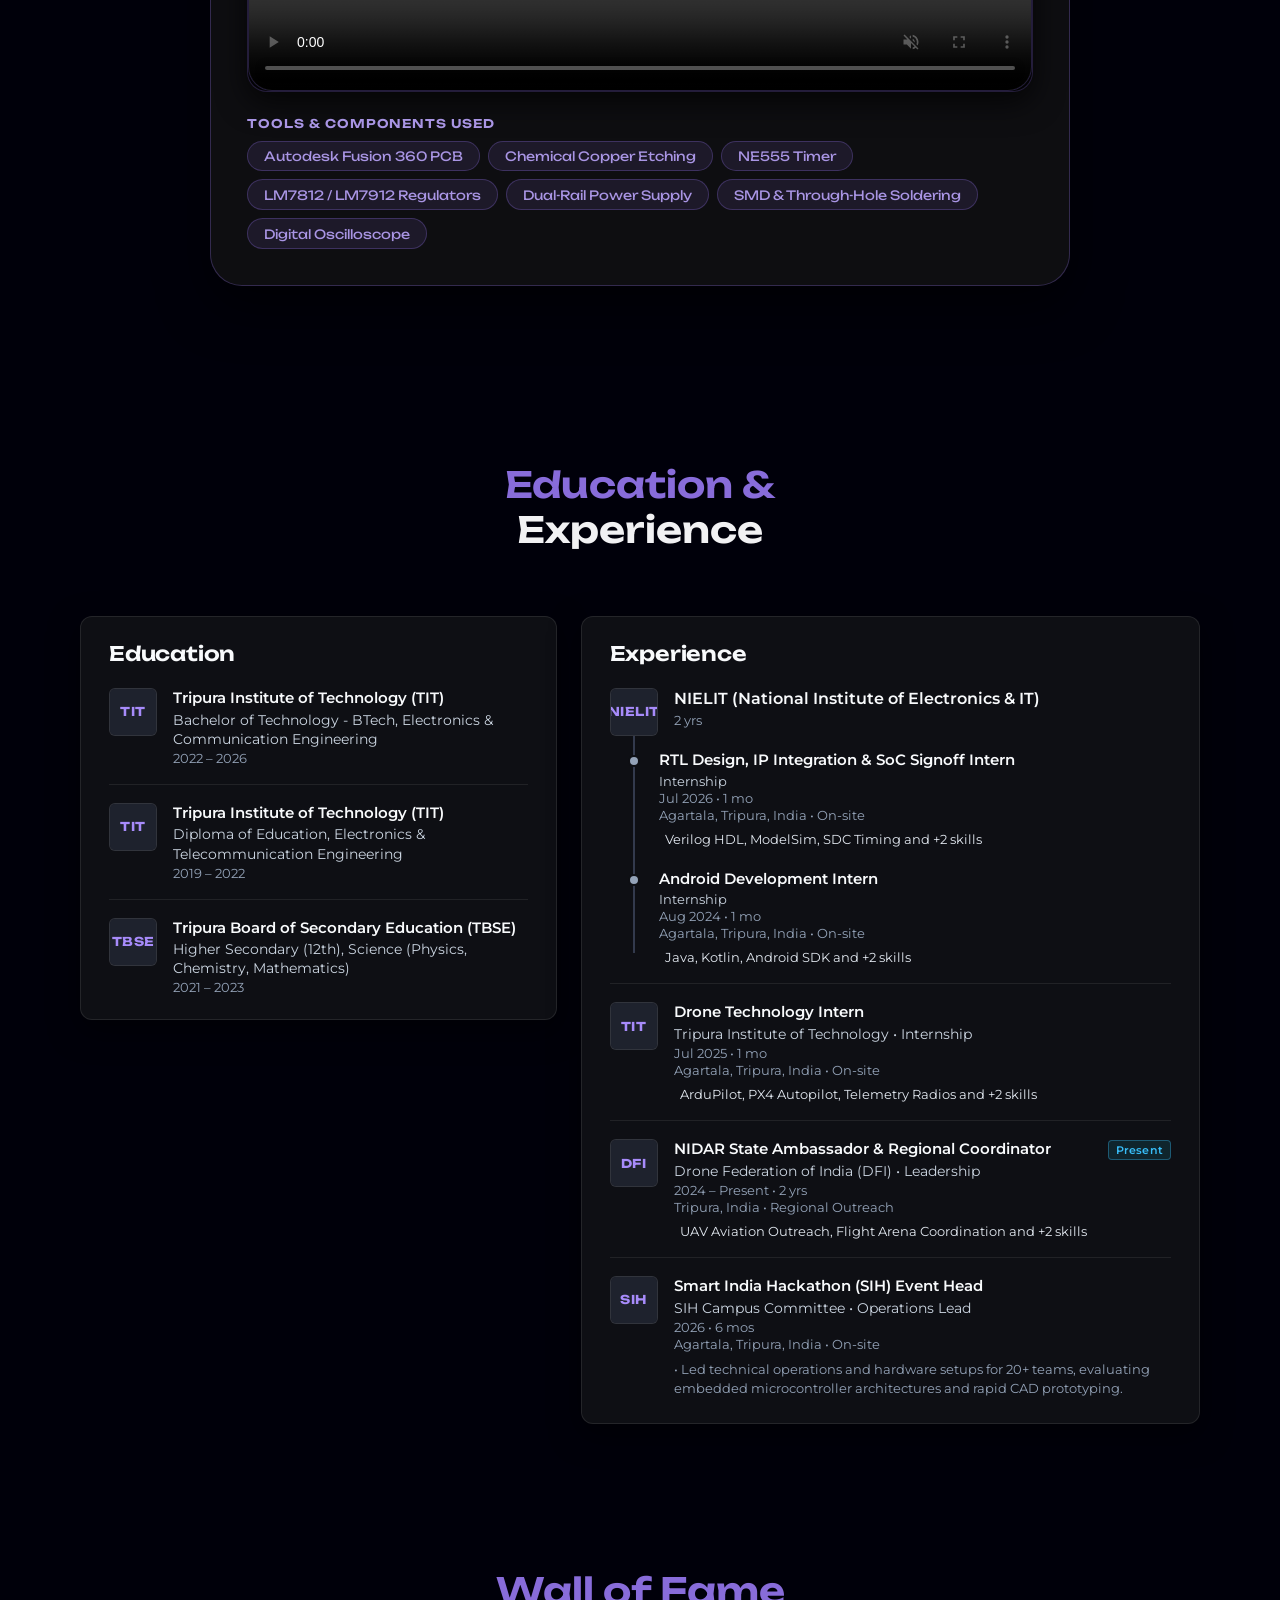
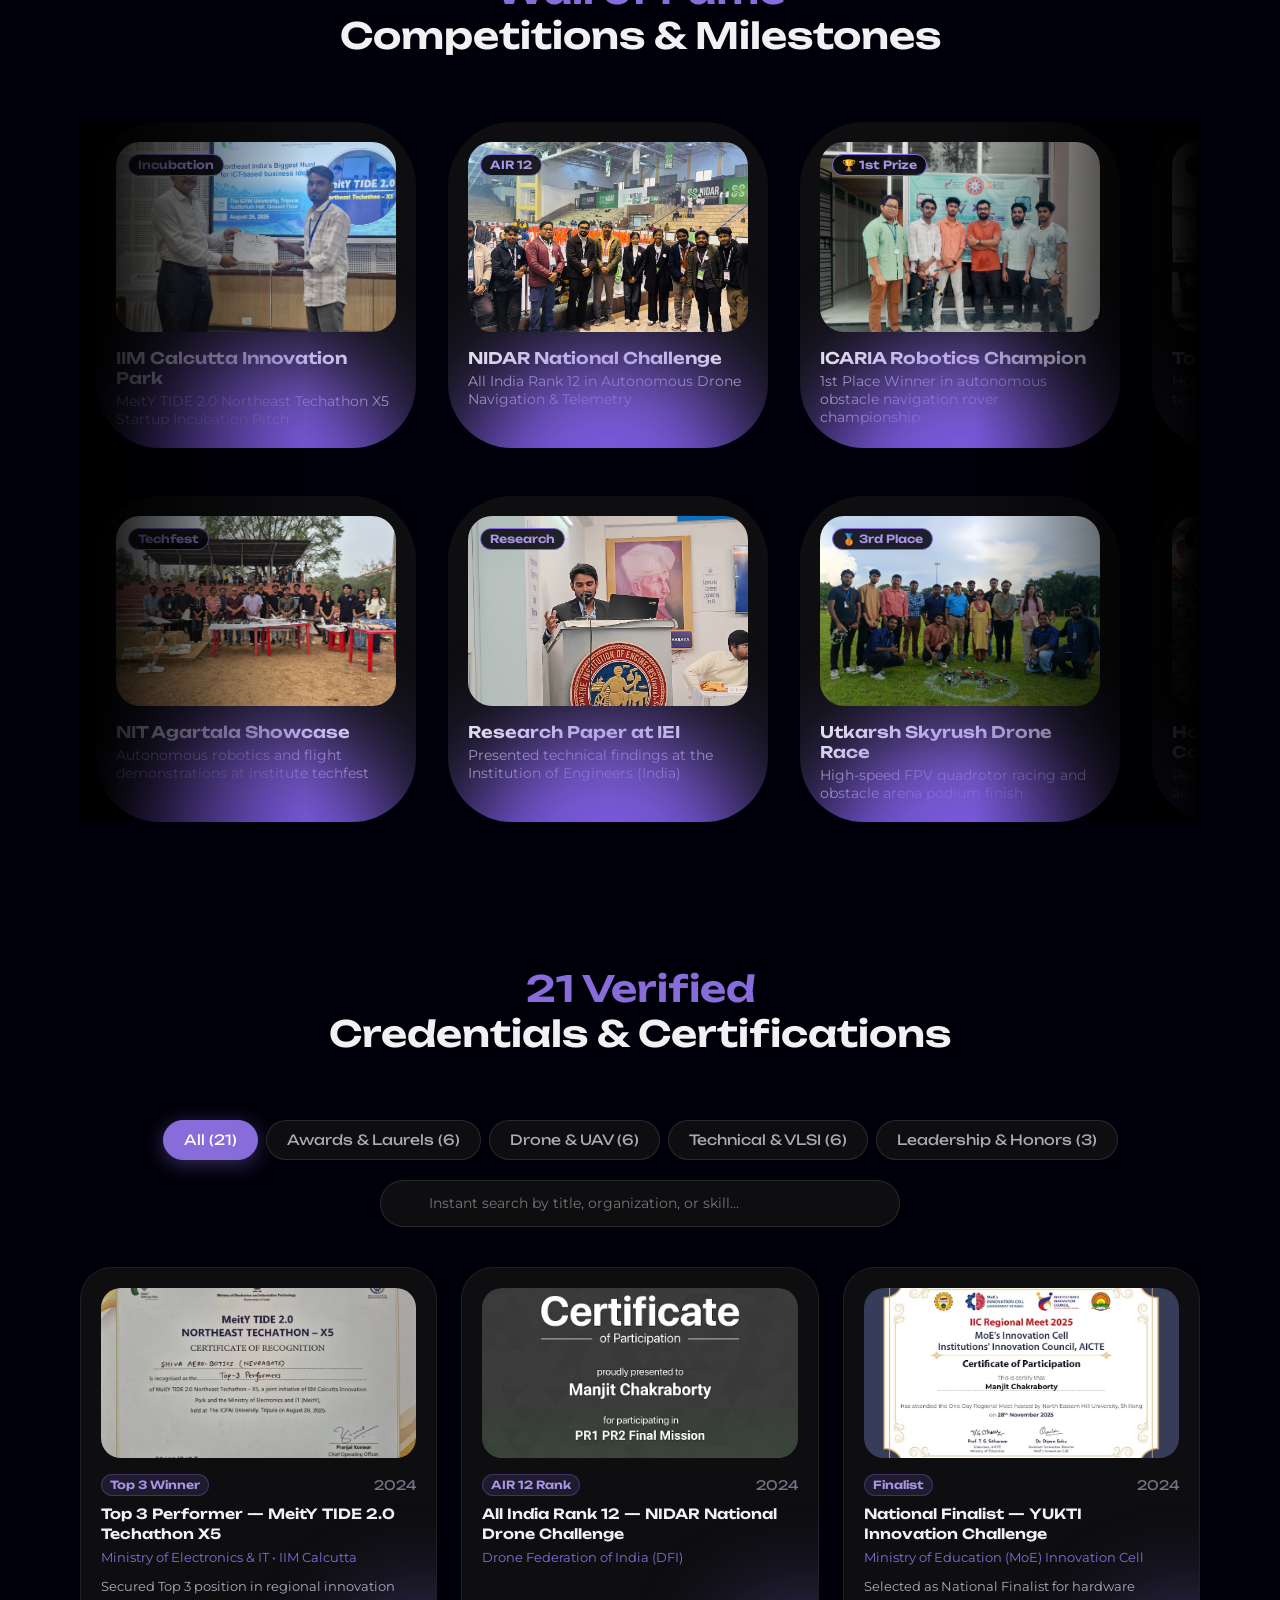
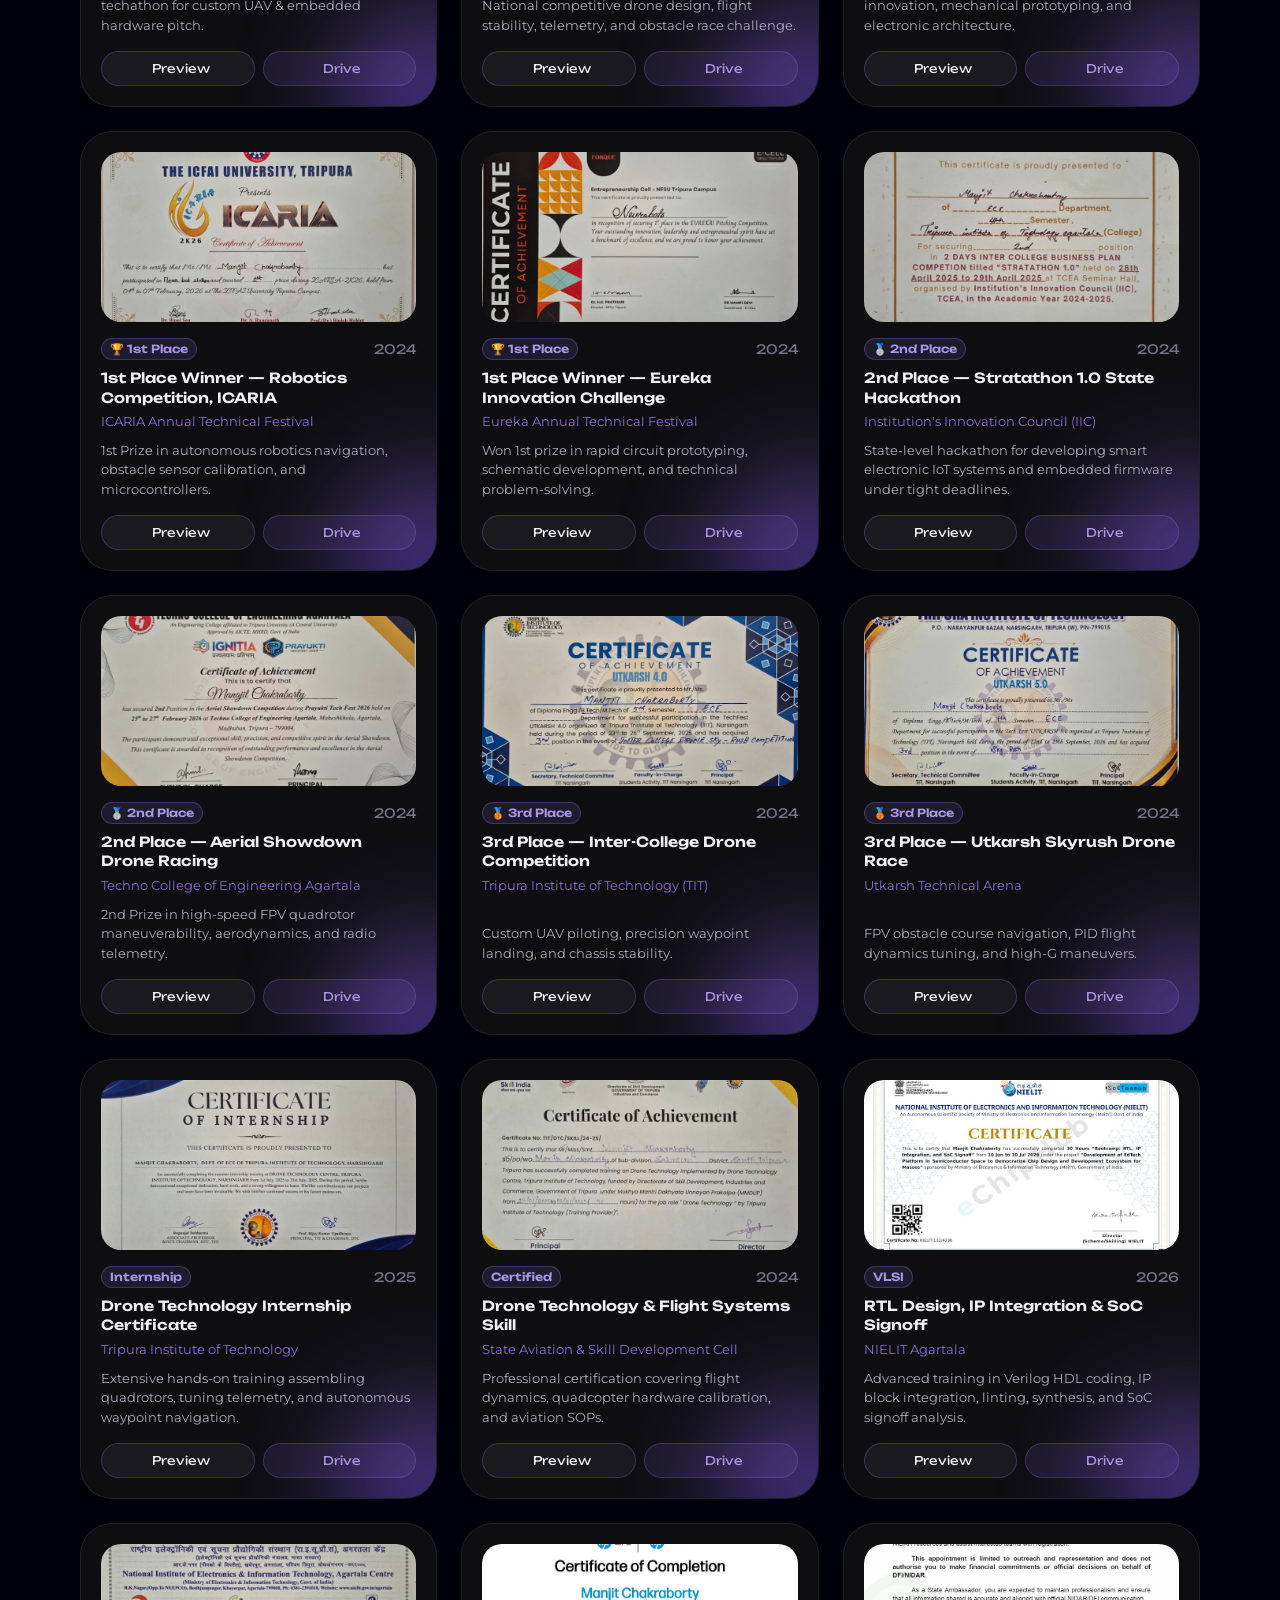
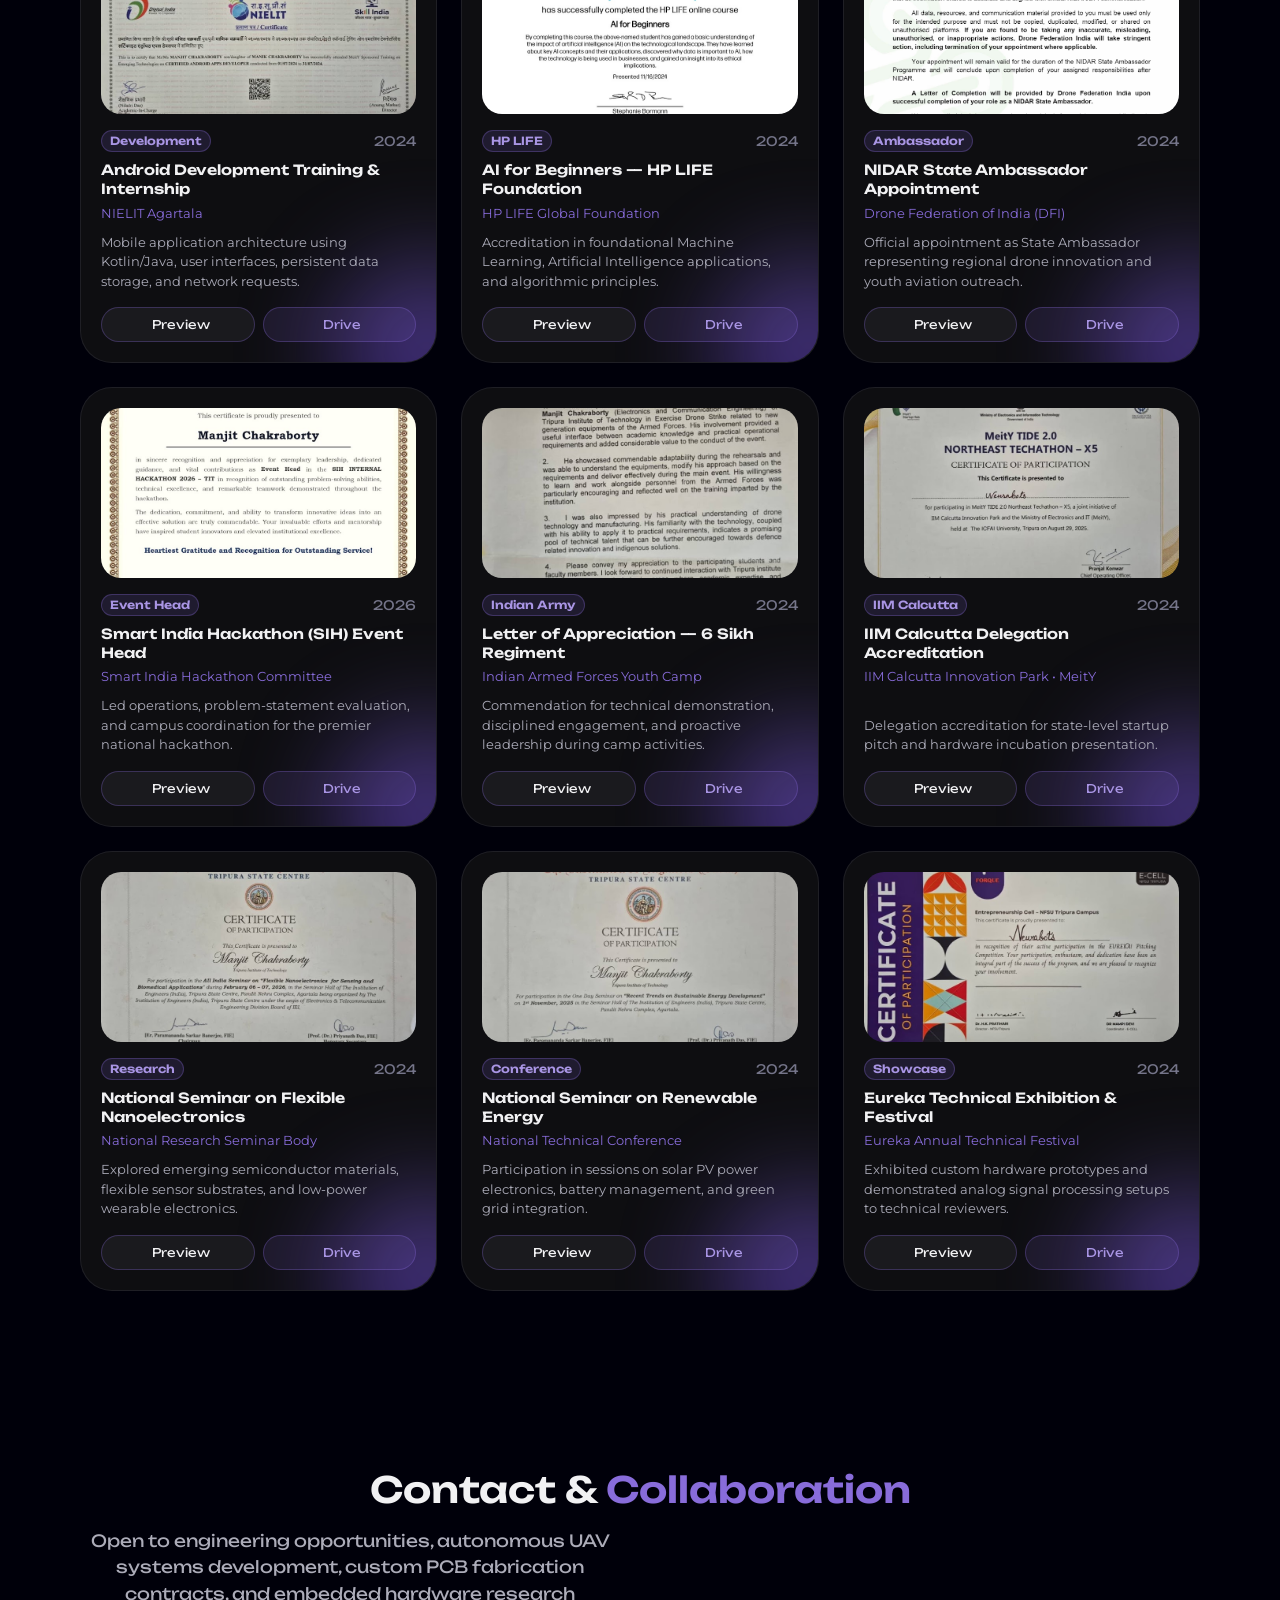
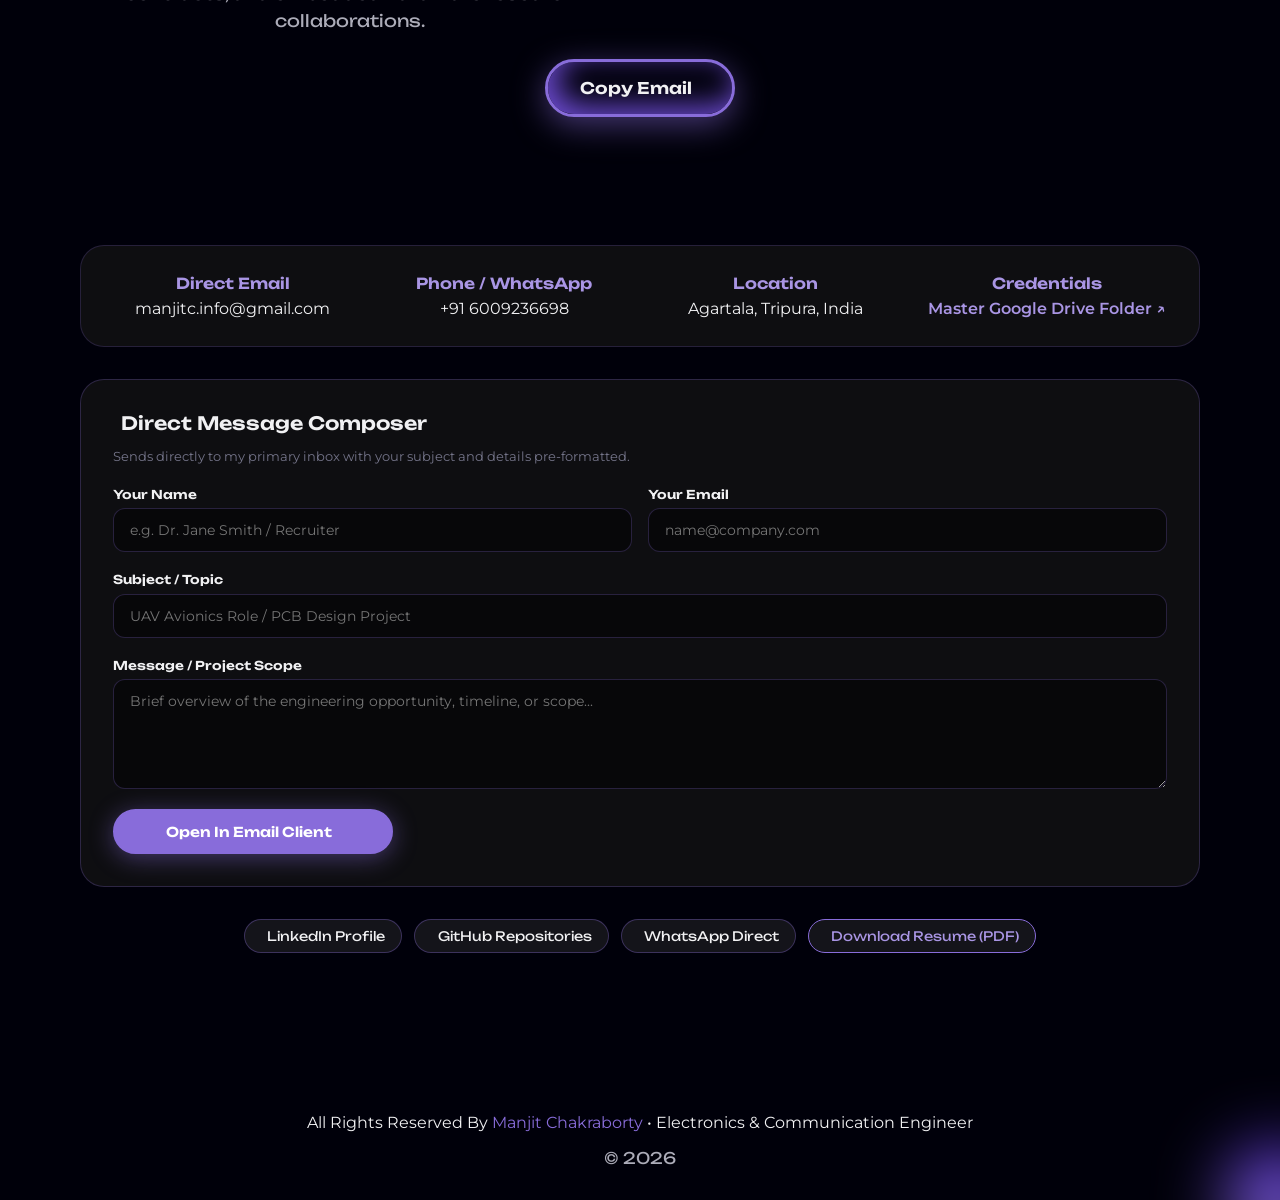
==== commit de5d0f38: "New Resume ADded" ====
--- a/index.html
+++ b/index.html
@@ -5,11 +5,17 @@
     <meta name="viewport" content="width=device-width, initial-scale=1.0" />
 
     <!-- SEO & METADATA -->
-    <title>Manjit Chakraborty | Portfolio — Electronics & UAV Engineer</title>
-    <meta name="description" content="Portfolio of Manjit Chakraborty — Electronics & Communication Engineer specializing in autonomous UAVs, embedded systems, custom PCB design, robotics, and Verilog RTL." />
-    <meta name="keywords" content="Manjit Chakraborty, Electronics Engineer, UAV Autopilot, Embedded Systems, PCB Design, Robotics, Drone Technology, Agartala, TIT, ArduPilot, PX4" />
+    <title>Manjit Chakraborty | Portfolio — Electronics &amp; UAV Engineer</title>
+    <meta name="description" content="Official engineering portfolio of Manjit Chakraborty — Electronics &amp; Communication Engineer specializing in autonomous UAVs, embedded systems, custom PCB design, robotics, and Verilog RTL." />
+    <meta name="keywords" content="Manjit Chakraborty, Electronics Engineer, UAV Autopilot, Embedded Systems, PCB Design, Robotics, Drone Technology, Agartala, TIT, ArduPilot, PX4, Verilog HDL" />
     <meta name="author" content="Manjit Chakraborty" />
     <meta name="theme-color" content="#050508" />
+
+    <!-- Open Graph / Social Sharing -->
+    <meta property="og:type" content="website" />
+    <meta property="og:title" content="Manjit Chakraborty | Electronics &amp; UAV Engineer Portfolio" />
+    <meta property="og:description" content="Autonomous UAVs, embedded firmware, custom PCBs, robotics, and Verilog RTL." />
+    <meta property="og:image" content="manjit_bg_removed.png" />
 
     <!-- FAVICON -->
     <link rel="shortcut icon" href="favicon.svg" type="image/svg+xml" />
@@ -33,13 +39,18 @@
       <nav class="nav container">
         <a href="#" class="nav__logo">Manjit Chakraborty</a>
 
+        <!-- Desktop Quick Resume Action -->
+        <a href="Manjit_Chakraborty_Resume.pdf" download="Manjit_Chakraborty_Resume.pdf" class="nav__resume-btn" title="Download Official PDF Resume">
+          Resume <i class="ri-download-2-line"></i>
+        </a>
+
         <!-- Mobile Menu Toggle Button -->
-        <div class="nav__toggle" id="nav-toggle">
+        <div class="nav__toggle" id="nav-toggle" aria-label="Toggle Navigation Menu">
           <i class="ri-menu-line"></i>
         </div>
 
         <div class="nav__menu" id="nav-menu">
-          <div class="nav__close" id="nav-close">
+          <div class="nav__close" id="nav-close" aria-label="Close Navigation Menu">
             <i class="ri-close-line"></i>
           </div>
 
@@ -49,9 +60,6 @@
             </li>
             <li>
               <a href="#work" class="nav__link">Experience</a>
-            </li>
-            <li class="nav__item-secondary">
-              <a href="#services" class="nav__link">Capabilities</a>
             </li>
             <li class="nav__item-secondary">
               <a href="#fame" class="nav__link">Wall of Fame</a>
@@ -65,8 +73,8 @@
           </ul>
 
           <div class="nav__mobile-actions">
-            <a href="Manjit_Chakraborty_Resume.pdf" download target="_blank" class="button" style="padding: 0.75rem 1.5rem; justify-content: center; font-size: 0.85rem;">
-              Resume <i class="ri-download-2-line"></i>
+            <a href="Manjit_Chakraborty_Resume.pdf" download="Manjit_Chakraborty_Resume.pdf" class="button hero__btn-primary" style="padding: 0.75rem 1.5rem; justify-content: center; font-size: 0.85rem;">
+              Download Resume <i class="ri-download-2-line"></i>
             </a>
             <div style="font-size: 0.8rem; color: var(--text-color-light); text-align: center;">
               Agartala, Tripura &bull; +91 6009236698
@@ -81,7 +89,7 @@
       <!-- CUSTOM CURSOR -->
       <div class="cursor"></div>
 
-      <!-- HOME -->
+      <!-- HOME / HERO -->
       <section class="home section section-top section-two" id="home">
         <div class="home__shadow"></div>
         <div class="home__container container grid">
@@ -97,44 +105,55 @@
             <div class="blob-animate"></div>
             <img
               src="manjit_bg_removed.png"
-              alt="Manjit Chakraborty"
+              alt="Manjit Chakraborty — Electronics &amp; UAV Engineer"
               class="home__profile"
             />
           </div>
 
           <div class="home__info">
-            <h2 class="home__profession-1">Electronics &amp; Communication</h2>
-            <h2 class="home__profession-2">Engineer</h2>
+            <h2 class="home__profession-1">Electronics &amp;</h2>
+            <h2 class="home__profession-2">Communication Engineer</h2>
             <p class="home__description">
-              I'm an <b>Electronics &amp; Communication Engineer</b> passionate about designing
-              <b>autonomous UAVs, embedded systems, custom PCBs, and robotics</b>.
-              Driven by curiosity and hands-on fabrication, I specialize in flight avionics,
-              sensor fusion, and Verilog RTL modeling for robust hardware solutions.
+              Electronics &amp; Communication Engineer specializing in <b>autonomous UAV flight avionics, embedded firmware (STM32 / ESP32), custom PCB design, robotics, and computer vision</b>. Proven track record across flight systems, sensor fusion, and Verilog RTL verification.
             </p>
+            <div class="home__cta">
+              <a href="#projects" class="hero__btn-primary">
+                Explore Projects <i class="ri-arrow-right-down-line"></i>
+              </a>
+              <a href="Manjit_Chakraborty_Resume.pdf" download="Manjit_Chakraborty_Resume.pdf" class="button--ghost hero__btn-secondary" title="Download Official PDF Resume">
+                Download Resume <i class="ri-download-2-line"></i>
+              </a>
+            </div>
           </div>
 
           <div class="home__social">
             <a
               href="https://www.linkedin.com/in/manjit-chakraborty"
               target="_blank"
+              rel="noopener noreferrer"
               class="home__social-link"
               title="LinkedIn Profile"
+              aria-label="LinkedIn Profile"
             >
               <i class="ri-linkedin-fill"></i>
             </a>
             <a
               href="https://github.com/manjit32987"
               target="_blank"
+              rel="noopener noreferrer"
               class="home__social-link"
               title="GitHub Profile"
+              aria-label="GitHub Profile"
             >
               <i class="ri-github-line"></i>
             </a>
             <a
               href="https://wa.me/916009236698"
               target="_blank"
+              rel="noopener noreferrer"
               class="home__social-link"
               title="Chat on WhatsApp"
+              aria-label="WhatsApp"
             >
               <i class="ri-whatsapp-line"></i>
             </a>
@@ -142,6 +161,7 @@
               href="mailto:manjitc.info@gmail.com"
               class="home__social-link"
               title="Email Manjit"
+              aria-label="Email"
             >
               <i class="ri-mail-line"></i>
             </a>
@@ -149,6 +169,7 @@
               href="tel:+916009236698"
               class="home__social-link"
               title="Call Manjit"
+              aria-label="Phone"
             >
               <i class="ri-phone-line"></i>
             </a>
@@ -156,601 +177,235 @@
 
           <a
             href="Manjit_Chakraborty_Resume.pdf"
-            download
-            target="_blank"
+            download="Manjit_Chakraborty_Resume.pdf"
             class="home__cv"
+            title="Download Resume (PDF)"
             >Resume <i class="ri-file-list-2-line"></i
           ></a>
         </div>
       </section>
 
-      <!-- PROJECTS -->
+
+            <!-- PROJECTS SECTION -->
       <section class="projects section" id="projects">
         <h2 class="section__title">
-          I make Incredible <br />
-          <span>Projects</span>
+          Projects
         </h2>
 
-        <div class="projects__container container grid">
-          <div class="projects__swiper swiper">
-            <div class="swiper-wrapper">
-
-              <!-- Project 1: Multifunction Analog Function Generator -->
-              <article class="projects__card swiper-slide">
-                <div class="blob"></div>
-
-                <div class="projects__number">
-                  <h1>01</h1>
-                  <h3>Hardware</h3>
-                </div>
-
-                <div class="projects__data">
-                  <h1 class="projects__title">
-                    Multifunction Analog <br />
-                    Function Generator
-                  </h1>
-                  <p class="projects__subtitle">Techstack used</p>
-                  <p class="projects__description">
-                    NE555 Timer, Autodesk Fusion 360 PCB, Chemical Etching, SMD Soldering, Dual-Rail Regulation, Oscilloscope Signal Verification
-                  </p>
-                  <div class="projects__tags">
-                    <span class="projects__tag">Fusion 360</span>
-                    <span class="projects__tag">PCB Etching</span>
-                    <span class="projects__tag">NE555</span>
-                    <span class="projects__tag">Analog CAD</span>
-                  </div>
-                </div>
-
-                <div class="projects__image">
-                  <video class="projects__video" controls autoplay muted loop playsinline preload="metadata">
-                    <source src="function-generator.mp4" type="video/mp4">
-                    Your browser does not support HTML5 video playback.
-                  </video>
-                  <a
-                    href="https://github.com/manjit32987/function-generator"
-                    target="_blank"
-                    class="projects__button"
-                    title="View Source Code"
-                  >
-                    <i class="ri-arrow-right-up-long-line"></i>
-                  </a>
-                </div>
-
-                <div class="projects__actions">
-                  <a href="https://github.com/manjit32987/function-generator" target="_blank" class="projects__action-btn">
-                    <i class="ri-github-line"></i> Code
-                  </a>
-                  <a href="Function_Generator_Report.pdf" target="_blank" class="projects__action-btn">
-                    <i class="ri-file-pdf-line"></i> Report (PDF)
-                  </a>
-                </div>
-              </article>
-
-              <!-- Project 2: Autonomous UAV & Telemetry Avionics -->
-              <article class="projects__card swiper-slide">
-                <div class="blob"></div>
-
-                <div class="projects__number">
-                  <h1>02</h1>
-                  <h3>Avionics</h3>
-                </div>
-
-                <div class="projects__data">
-                  <h1 class="projects__title">
-                    Autonomous UAV &amp; <br />
-                    Telemetry Avionics
-                  </h1>
-                  <p class="projects__subtitle">Techstack used</p>
-                  <p class="projects__description">
-                    ArduPilot, PX4 Autopilot, QGroundControl, Dual-band Radio Telemetry, FPV Dynamics. Ranked AIR 12 Nationally (NIDAR).
-                  </p>
-                  <div class="projects__tags">
-                    <span class="projects__tag">ArduPilot</span>
-                    <span class="projects__tag">PX4 Autopilot</span>
-                    <span class="projects__tag">MAVLink</span>
-                    <span class="projects__tag">AIR 12 NIDAR</span>
-                  </div>
-                </div>
-
-                <div class="projects__image">
-                  <img
-                    src="memories/Drone Race.jpeg"
-                    alt="Autonomous UAV &amp; Telemetry Avionics"
-                    class="projects__img"
-                    style="height: 240px; width: 100%; object-fit: cover;"
-                  />
-                  <a
-                    href="https://drive.google.com/file/d/19Qrl7LJOrPkZT7DiEd8BkMt911IFQqVK/view"
-                    target="_blank"
-                    class="projects__button"
-                    title="View AIR 12 Certificate"
-                  >
-                    <i class="ri-arrow-right-up-long-line"></i>
-                  </a>
-                </div>
-
-                <div class="projects__actions">
-                  <a href="https://drive.google.com/file/d/19Qrl7LJOrPkZT7DiEd8BkMt911IFQqVK/view" target="_blank" class="projects__action-btn">
-                    <i class="ri-award-line"></i> AIR 12 Certificate
-                  </a>
-                </div>
-              </article>
-
-              <!-- Project 3: Verilog RTL & SoC Signoff Verification -->
-              <article class="projects__card swiper-slide">
-                <div class="blob"></div>
-
-                <div class="projects__number">
-                  <h1>03</h1>
-                  <h3>VLSI</h3>
-                </div>
-
-                <div class="projects__data">
-                  <h1 class="projects__title">
-                    Verilog RTL &amp; <br />
-                    SoC Signoff Verification
-                  </h1>
-                  <p class="projects__subtitle">Techstack used</p>
-                  <p class="projects__description">
-                    Verilog HDL, ModelSim, Behavioral Testbenches, IP Block Integration, Timing Slack Analysis, SoC Signoff at NIELIT Agartala.
-                  </p>
-                  <div class="projects__tags">
-                    <span class="projects__tag">Verilog HDL</span>
-                    <span class="projects__tag">RTL Modeling</span>
-                    <span class="projects__tag">SoC Signoff</span>
-                    <span class="projects__tag">NIELIT</span>
-                  </div>
-                </div>
-
-                <div class="projects__image">
-                  <img
-                    src="cert_thumbnails/cert_12_15pSBqQm.jpg"
-                    alt="Verilog RTL &amp; SoC Signoff Verification"
-                    class="projects__img"
-                    style="height: 240px; width: 100%; object-fit: cover;"
-                  />
-                  <a
-                    href="https://drive.google.com/file/d/15pSBqQmv0iYMABABqz_fccBPX9yn4Vds/view"
-                    target="_blank"
-                    class="projects__button"
-                    title="View NIELIT Certificate"
-                  >
-                    <i class="ri-arrow-right-up-long-line"></i>
-                  </a>
-                </div>
-
-                <div class="projects__actions">
-                  <a href="https://drive.google.com/file/d/15pSBqQmv0iYMABABqz_fccBPX9yn4Vds/view" target="_blank" class="projects__action-btn">
-                    <i class="ri-file-check-line"></i> NIELIT Certificate
-                  </a>
-                </div>
-              </article>
-
-              <!-- Project 4: Autonomous Obstacle-Navigating Rover -->
-              <article class="projects__card swiper-slide">
-                <div class="blob"></div>
-
-                <div class="projects__number">
-                  <h1>04</h1>
-                  <h3>Robotics</h3>
-                </div>
-
-                <div class="projects__data">
-                  <h1 class="projects__title">
-                    Autonomous Obstacle- <br />
-                    Navigating Rover
-                  </h1>
-                  <p class="projects__subtitle">Techstack used</p>
-                  <p class="projects__description">
-                    Embedded C, Ultrasonic &amp; IR Sensor Arrays, Closed-Loop PID Motor Speed Control. Secured 1st Place at ICARIA Robotics.
-                  </p>
-                  <div class="projects__tags">
-                    <span class="projects__tag">Embedded C</span>
-                    <span class="projects__tag">Robotics</span>
-                    <span class="projects__tag">Sensor Fusion</span>
-                    <span class="projects__tag">1st Place</span>
-                  </div>
-                </div>
-
-                <div class="projects__image">
-                  <img
-                    src="memories/ICARIA 2024.jpeg"
-                    alt="Autonomous Obstacle-Navigating Rover"
-                    class="projects__img"
-                    style="height: 240px; width: 100%; object-fit: cover;"
-                  />
-                  <a
-                    href="https://drive.google.com/file/d/1NTVseX2LAvj72n29ceRfY4ATtVUa7ArC/view"
-                    target="_blank"
-                    class="projects__button"
-                    title="View 1st Prize Certificate"
-                  >
-                    <i class="ri-arrow-right-up-long-line"></i>
-                  </a>
-                </div>
-
-                <div class="projects__actions">
-                  <a href="https://drive.google.com/file/d/1NTVseX2LAvj72n29ceRfY4ATtVUa7ArC/view" target="_blank" class="projects__action-btn">
-                    <i class="ri-trophy-line"></i> 1st Prize Winner
-                  </a>
-                </div>
-              </article>
-
-              <!-- Project 5: High-Speed FPV Racing Quadrotor -->
-              <article class="projects__card swiper-slide">
-                <div class="blob"></div>
-
-                <div class="projects__number">
-                  <h1>05</h1>
-                  <h3>UAV Flight</h3>
-                </div>
-
-                <div class="projects__data">
-                  <h1 class="projects__title">
-                    High-Speed FPV <br />
-                    Racing Quadrotor
-                  </h1>
-                  <p class="projects__subtitle">Techstack used</p>
-                  <p class="projects__description">
-                    Custom Carbon Fiber Frame, Betaflight Firmware, ESC Telemetry, High-G Aerodynamic Tuning. 3rd Place at Utkarsh Skyrush Arena.
-                  </p>
-                  <div class="projects__tags">
-                    <span class="projects__tag">FPV Racing</span>
-                    <span class="projects__tag">Betaflight</span>
-                    <span class="projects__tag">ESC Tuning</span>
-                    <span class="projects__tag">Podium Finish</span>
-                  </div>
-                </div>
-
-                <div class="projects__image">
-                  <img
-                    src="memories/Utkarsh 4.0 Skyrush.jpeg"
-                    alt="High-Speed FPV Racing Quadrotor"
-                    class="projects__img"
-                    style="height: 240px; width: 100%; object-fit: cover;"
-                  />
-                  <a
-                    href="https://drive.google.com/file/d/1cDHOKZXlnp4tvPeqcn0N5m6cz_n7BrxM/view"
-                    target="_blank"
-                    class="projects__button"
-                    title="View Utkarsh Certificate"
-                  >
-                    <i class="ri-arrow-right-up-long-line"></i>
-                  </a>
-                </div>
-
-                <div class="projects__actions">
-                  <a href="https://drive.google.com/file/d/1cDHOKZXlnp4tvPeqcn0N5m6cz_n7BrxM/view" target="_blank" class="projects__action-btn">
-                    <i class="ri-medal-line"></i> Podium Finish
-                  </a>
-                </div>
-              </article>
-
-              <!-- Project 6: MeitY TIDE 2.0 Hardware Innovation -->
-              <article class="projects__card swiper-slide">
-                <div class="blob"></div>
-
-                <div class="projects__number">
-                  <h1>06</h1>
-                  <h3>Innovation</h3>
-                </div>
-
-                <div class="projects__data">
-                  <h1 class="projects__title">
-                    MeitY TIDE 2.0 <br />
-                    Hardware Innovation
-                  </h1>
-                  <p class="projects__subtitle">Techstack used</p>
-                  <p class="projects__description">
-                    UAV &amp; Embedded IoT Startup Pitch, Rapid Prototyping, Ministry of Electronics &amp; IT. Top 3 Performer at IIM Calcutta Innovation Park.
-                  </p>
-                  <div class="projects__tags">
-                    <span class="projects__tag">MeitY TIDE</span>
-                    <span class="projects__tag">IIM Calcutta</span>
-                    <span class="projects__tag">Hardware Pitch</span>
-                    <span class="projects__tag">Top 3</span>
-                  </div>
-                </div>
-
-                <div class="projects__image">
-                  <img
-                    src="memories/Meity TIDE 2.0.jpeg"
-                    alt="MeitY TIDE 2.0 Hardware Innovation"
-                    class="projects__img"
-                    style="height: 240px; width: 100%; object-fit: cover;"
-                  />
-                  <a
-                    href="https://drive.google.com/file/d/1371ElG6WqYqzcWkgQmAwvUHA_O250upG/view"
-                    target="_blank"
-                    class="projects__button"
-                    title="View MeitY Certificate"
-                  >
-                    <i class="ri-arrow-right-up-long-line"></i>
-                  </a>
-                </div>
-
-                <div class="projects__actions">
-                  <a href="https://drive.google.com/file/d/1371ElG6WqYqzcWkgQmAwvUHA_O250upG/view" target="_blank" class="projects__action-btn">
-                    <i class="ri-trophy-line"></i> Top 3 Performer
-                  </a>
-                </div>
-              </article>
-
+        <div class="projects__container container">
+          <article class="single-project-card">
+            <div class="blob"></div>
+
+            <h3 class="single-project-title">Multifunction Analog Function Generator</h3>
+
+            <div class="single-project-video-wrapper">
+              <video class="projects__video" controls autoplay muted loop playsinline preload="metadata">
+                <source src="function-generator.mp4" type="video/mp4" />
+                Your browser does not support HTML5 video playback.
+              </video>
             </div>
 
-            <div class="swiper-pagination"></div>
-          </div>
+            <div>
+              <div class="single-project-tools-label">Tools &amp; Components Used</div>
+              <div class="single-project-tools">
+                <span class="projects__tag">Autodesk Fusion 360 PCB</span>
+                <span class="projects__tag">Chemical Copper Etching</span>
+                <span class="projects__tag">NE555 Timer</span>
+                <span class="projects__tag">LM7812 / LM7912 Regulators</span>
+                <span class="projects__tag">Dual-Rail Power Supply</span>
+                <span class="projects__tag">SMD &amp; Through-Hole Soldering</span>
+                <span class="projects__tag">Digital Oscilloscope</span>
+              </div>
+            </div>
+          </article>
         </div>
       </section>
 
-      <!-- WORK -->
+
+                  <!-- EDUCATION & EXPERIENCE SECTION (LINKEDIN 2-COLUMN STYLE) -->
       <section class="work section" id="work">
         <h2 class="section__title">
-          <span>My Journey</span>
+          <span>Education &amp;</span>
           <br />
-          Experience &amp; Education
+          Experience
         </h2>
 
-        <div class="work__container container grid">
-          <div class="work__tabs">
-            <!-- Button Experience -->
-            <button class="work__button work-active" data-target="#experience">
-              Experience <i class="ri-briefcase-3-line"></i>
-            </button>
-
-            <!-- Button Education -->
-            <button class="work__button" data-target="#education">
-              Education <i class="ri-graduation-cap-line"></i>
-            </button>
-          </div>
-
-          <div class="work__area">
-            <div class="work__line"></div>
-
-            <!-- Content Experience -->
-            <div class="work__content work-active" data-content id="experience">
-              <div class="work__card">
-                <div class="work__data">
-                  <div>
-                    <h1 class="work__title">RTL Design &amp; SoC Signoff Intern</h1>
-                    <h3 class="work__subtitle">NIELIT Agartala</h3>
+        <div class="container">
+          <div class="profile-card-grid">
+
+            <!-- LEFT COLUMN: EDUCATION CARD -->
+            <div class="li-card">
+              <h3 class="li-card__heading">Education</h3>
+
+              <!-- Education 1: B.Tech TIT -->
+              <div class="li-entry-single">
+                <div class="li-logo">
+                  <img src="assets/img/logos/tit.png" alt="TIT Logo" onerror="this.style.display='none'; this.nextElementSibling.style.display='flex';" />
+                  <div class="li-logo-fallback" style="display:none;">TIT</div>
+                </div>
+                <div class="li-single-content">
+                  <h4 class="li-school-name">Tripura Institute of Technology (TIT)</h4>
+                  <div class="li-degree-name">Bachelor of Technology - BTech, Electronics &amp; Communication Engineering</div>
+                  <div class="li-date-range">2022 &ndash; 2026</div>
+                </div>
+              </div>
+
+              <div class="li-divider"></div>
+
+              <!-- Education 2: Diploma TIT -->
+              <div class="li-entry-single">
+                <div class="li-logo">
+                  <img src="assets/img/logos/tit.png" alt="TIT Logo" onerror="this.style.display='none'; this.nextElementSibling.style.display='flex';" />
+                  <div class="li-logo-fallback" style="display:none;">TIT</div>
+                </div>
+                <div class="li-single-content">
+                  <h4 class="li-school-name">Tripura Institute of Technology (TIT)</h4>
+                  <div class="li-degree-name">Diploma of Education, Electronics &amp; Telecommunication Engineering</div>
+                  <div class="li-date-range">2019 &ndash; 2022</div>
+                </div>
+              </div>
+
+              <div class="li-divider"></div>
+
+              <!-- Education 3: Higher Secondary TBSE -->
+              <div class="li-entry-single">
+                <div class="li-logo">
+                  <img src="assets/img/logos/tbse.png" alt="TBSE Logo" onerror="this.style.display='none'; this.nextElementSibling.style.display='flex';" />
+                  <div class="li-logo-fallback" style="display:none;">TBSE</div>
+                </div>
+                <div class="li-single-content">
+                  <h4 class="li-school-name">Tripura Board of Secondary Education (TBSE)</h4>
+                  <div class="li-degree-name">Higher Secondary (12th), Science (Physics, Chemistry, Mathematics)</div>
+                  <div class="li-date-range">2021 &ndash; 2023</div>
+                </div>
+              </div>
+
+            </div>
+
+            <!-- RIGHT COLUMN: EXPERIENCE CARD -->
+            <div class="li-card">
+              <h3 class="li-card__heading">Experience</h3>
+
+              <!-- Company 1: NIELIT (Grouped with connected timeline line) -->
+              <div class="li-entry-group">
+                <div class="li-group-header">
+                  <div class="li-logo">
+                    <img src="assets/img/logos/nielit.png" alt="NIELIT Logo" onerror="this.style.display='none'; this.nextElementSibling.style.display='flex';" />
+                    <div class="li-logo-fallback" style="display:none;">NIELIT</div>
                   </div>
-                  <h2 class="work__year">
-                    July<br />
-                    2026
-                  </h2>
-                </div>
-
-                <p class="work__description">
-                  Modeled digital control architectures with Verilog HDL, automated behavioral testbenches, integrated IP blocks, ran linting and synthesis, and validated SoC timing signoff metrics.
-                </p>
-              </div>
-
-              <div class="work__card">
-                <div class="work__data">
-                  <div>
-                    <h1 class="work__title">Drone Technology Intern</h1>
-                    <h3 class="work__subtitle">Tripura Institute of Technology</h3>
+                  <div class="li-group-meta">
+                    <h4 class="li-company-name">NIELIT (National Institute of Electronics &amp; IT)</h4>
+                    <span class="li-group-duration">2 yrs</span>
                   </div>
-                  <h2 class="work__year">
-                    July<br />
-                    2025
-                  </h2>
-                </div>
-
-                <p class="work__description">
-                  Spearheaded autonomous UAV fabrication, ArduPilot &amp; PX4 flight controller tuning, radio telemetry link setup, GPS waypoint mission planning, and ESC calibration.
-                </p>
-              </div>
-
-              <div class="work__card">
-                <div class="work__data">
-                  <div>
-                    <h1 class="work__title">NIDAR State Ambassador</h1>
-                    <h3 class="work__subtitle">Drone Federation of India (DFI)</h3>
+                </div>
+
+                <div class="li-timeline-wrapper">
+                  <div class="li-timeline-line"></div>
+
+                  <!-- Role 1 in Group -->
+                  <div class="li-timeline-node">
+                    <div class="li-node-bullet"></div>
+                    <div class="li-node-content">
+                      <div class="li-role-row">
+                        <h5 class="li-role-title">RTL Design, IP Integration &amp; SoC Signoff Intern</h5>
+                      </div>
+                      <div class="li-employment-type">Internship</div>
+                      <div class="li-date-range">Jul 2026 &bull; 1 mo</div>
+                      <div class="li-location">Agartala, Tripura, India &bull; On-site</div>
+                      <div class="li-skills-line">
+                        <i class="ri-vip-diamond-line"></i>
+                        <span>Verilog HDL, ModelSim, SDC Timing and +2 skills</span>
+                      </div>
+                    </div>
                   </div>
-                  <h2 class="work__year">
-                    2024 &ndash;<br />
-                    Present
-                  </h2>
-                </div>
-
-                <p class="work__description">
-                  Appointed as regional aviation outreach ambassador, promoting drone technology education, organizing competitive flight arenas, and coordinating with national aerospace councils.
-                </p>
-              </div>
-
-              <div class="work__card">
-                <div class="work__data">
-                  <div>
-                    <h1 class="work__title">Android Development Intern</h1>
-                    <h3 class="work__subtitle">NIELIT Agartala</h3>
+
+                  <!-- Role 2 in Group -->
+                  <div class="li-timeline-node">
+                    <div class="li-node-bullet"></div>
+                    <div class="li-node-content">
+                      <div class="li-role-row">
+                        <h5 class="li-role-title">Android Development Intern</h5>
+                      </div>
+                      <div class="li-employment-type">Internship</div>
+                      <div class="li-date-range">Aug 2024 &bull; 1 mo</div>
+                      <div class="li-location">Agartala, Tripura, India &bull; On-site</div>
+                      <div class="li-skills-line">
+                        <i class="ri-vip-diamond-line"></i>
+                        <span>Java, Kotlin, Android SDK and +2 skills</span>
+                      </div>
+                    </div>
                   </div>
-                  <h2 class="work__year">
-                    August<br />
-                    2024
-                  </h2>
-                </div>
-
-                <p class="work__description">
-                  Developed mobile applications using Java/Kotlin, integrated Android SDK component lifecycles, implemented SQLite database persistence, and built REST API connectivity.
-                </p>
-              </div>
+                </div>
+              </div>
+
+              <div class="li-divider"></div>
+
+              <!-- Company 2: Drone Technology Intern (TIT) -->
+              <div class="li-entry-single">
+                <div class="li-logo">
+                  <img src="assets/img/logos/tit.png" alt="TIT Logo" onerror="this.style.display='none'; this.nextElementSibling.style.display='flex';" />
+                  <div class="li-logo-fallback" style="display:none;">TIT</div>
+                </div>
+                <div class="li-single-content">
+                  <h5 class="li-role-title">Drone Technology Intern</h5>
+                  <div class="li-company-line">Tripura Institute of Technology &bull; Internship</div>
+                  <div class="li-date-range">Jul 2025 &bull; 1 mo</div>
+                  <div class="li-location">Agartala, Tripura, India &bull; On-site</div>
+                  <div class="li-skills-line">
+                    <i class="ri-vip-diamond-line"></i>
+                    <span>ArduPilot, PX4 Autopilot, Telemetry Radios and +2 skills</span>
+                  </div>
+                </div>
+              </div>
+
+              <div class="li-divider"></div>
+
+              <!-- Company 3: Drone Federation of India (DFI) -->
+              <div class="li-entry-single">
+                <div class="li-logo">
+                  <img src="assets/img/logos/dfi.png" alt="DFI Logo" onerror="this.style.display='none'; this.nextElementSibling.style.display='flex';" />
+                  <div class="li-logo-fallback" style="display:none;">DFI</div>
+                </div>
+                <div class="li-single-content">
+                  <div class="li-role-row">
+                    <h5 class="li-role-title">NIDAR State Ambassador &amp; Regional Coordinator</h5>
+                    <span class="li-badge-present">Present</span>
+                  </div>
+                  <div class="li-company-line">Drone Federation of India (DFI) &bull; Leadership</div>
+                  <div class="li-date-range">2024 &ndash; Present &bull; 2 yrs</div>
+                  <div class="li-location">Tripura, India &bull; Regional Outreach</div>
+                  <div class="li-skills-line">
+                    <i class="ri-vip-diamond-line"></i>
+                    <span>UAV Aviation Outreach, Flight Arena Coordination and +2 skills</span>
+                  </div>
+                </div>
+              </div>
+
+              <div class="li-divider"></div>
+
+              <!-- Company 4: Smart India Hackathon (SIH) -->
+              <div class="li-entry-single">
+                <div class="li-logo">
+                  <img src="assets/img/logos/sih.png" alt="SIH Logo" onerror="this.style.display='none'; this.nextElementSibling.style.display='flex';" />
+                  <div class="li-logo-fallback" style="display:none;">SIH</div>
+                </div>
+                <div class="li-single-content">
+                  <h5 class="li-role-title">Smart India Hackathon (SIH) Event Head</h5>
+                  <div class="li-company-line">SIH Campus Committee &bull; Operations Lead</div>
+                  <div class="li-date-range">2026 &bull; 6 mos</div>
+                  <div class="li-location">Agartala, Tripura, India &bull; On-site</div>
+                  <div class="li-desc-bullet">
+                    &bull; Led technical operations and hardware setups for 20+ teams, evaluating embedded microcontroller architectures and rapid CAD prototyping.
+                  </div>
+                </div>
+              </div>
+
             </div>
 
-            <!-- Content Education -->
-            <div class="work__content" data-content id="education">
-              <div class="work__card">
-                <div class="work__data">
-                  <div>
-                    <h1 class="work__title">B.Tech in Electronics &amp; Communication</h1>
-                    <h3 class="work__subtitle">
-                      Tripura Institute of Technology (TIT)
-                    </h3>
-                  </div>
-                  <h2 class="work__year">2023-2027</h2>
-                </div>
-
-                <p class="work__description">
-                  Specializing in Autonomous UAV Flight Avionics, Embedded Systems, PCB Design &amp; Fabrication, Verilog RTL &amp; VLSI Design, and Robotics. AICTE Approved Institution.
-                </p>
-              </div>
-
-              <div class="work__card">
-                <div class="work__data">
-                  <div>
-                    <h1 class="work__title">
-                      Higher Secondary <br />
-                      (12th Science / PCM)
-                    </h1>
-                    <h3 class="work__subtitle">
-                      Tripura Board of Secondary Education
-                    </h3>
-                  </div>
-                  <h2 class="work__year">2021-2023</h2>
-                </div>
-
-                <p class="work__description">
-                  Completed Higher Secondary in Physics, Chemistry, and Mathematics, building analytical thinking, calculus foundations, and scientific reasoning.
-                </p>
-              </div>
-            </div>
           </div>
         </div>
       </section>
 
-      <!-- SERVICES / CAPABILITIES -->
-      <section class="services section" id="services">
-        <h2 class="section__title">What I <span>Offer</span></h2>
-
-        <div class="services__container container grid">
-          <!-- Card 1: Hardware & Embedded Systems -->
-          <div class="services__card services__close">
-            <div class="blob"></div>
-
-            <div class="services__data">
-              <h2 class="services__title">Hardware &amp; Embedded Systems</h2>
-              <p class="services__description">
-                End-to-end embedded product engineering from schematic conception to physical firmware realization and sensor integration.
-              </p>
-            </div>
-
-            <div class="services__info">
-              <h3 class="services__subtitle">Core Technologies</h3>
-
-              <ul class="services__skills">
-                <li class="services__skill">Embedded C</li>
-                <li class="services__skill">STM32</li>
-                <li class="services__skill">Arduino</li>
-                <li class="services__skill">ESP32</li>
-                <li class="services__skill">Sensor Fusion</li>
-                <li class="services__skill">PID Motor Control</li>
-                <li class="services__skill">I2C / SPI / UART</li>
-                <li class="services__skill">PWM Drivers</li>
-                <li class="services__skill">Analog Oscilloscopes</li>
-              </ul>
-            </div>
-
-            <button class="services__button" aria-label="Toggle Skills">
-              <i class="ri-arrow-down-s-line"></i>
-            </button>
-          </div>
-
-          <!-- Card 2: Autonomous UAV & Flight Avionics -->
-          <div class="services__card services__close">
-            <div class="blob blob-2"></div>
-
-            <div class="services__data">
-              <h2 class="services__title">Autonomous UAV &amp; Avionics</h2>
-              <p class="services__description">
-                Drone system architecture, flight controller parameter tuning, autonomous waypoint navigation, telemetry, and FPV quadrotor dynamics.
-              </p>
-            </div>
-
-            <div class="services__info">
-              <h3 class="services__subtitle">Avionics Stack</h3>
-
-              <ul class="services__skills">
-                <li class="services__skill">ArduPilot</li>
-                <li class="services__skill">PX4 Autopilot</li>
-                <li class="services__skill">QGroundControl</li>
-                <li class="services__skill">Mission Planner</li>
-                <li class="services__skill">MAVLink Protocol</li>
-                <li class="services__skill">Telemetry Radios</li>
-                <li class="services__skill">Betaflight</li>
-                <li class="services__skill">FPV Aerodynamics</li>
-                <li class="services__skill">GPS Waypoint Missions</li>
-              </ul>
-            </div>
-
-            <button class="services__button" aria-label="Toggle Skills">
-              <i class="ri-arrow-down-s-line"></i>
-            </button>
-          </div>
-
-          <!-- Card 3: PCB CAD & Hardware Fabrication -->
-          <div class="services__card services__close">
-            <div class="blob"></div>
-
-            <div class="services__data">
-              <h2 class="services__title">PCB CAD &amp; Fabrication</h2>
-              <p class="services__description">
-                Custom PCB schematic capture, routing, stackup design, chemical etching, SMD soldering, and benchtop signal validation.
-              </p>
-            </div>
-
-            <div class="services__info">
-              <h3 class="services__subtitle">EDA &amp; Tools</h3>
-
-              <ul class="services__skills">
-                <li class="services__skill">Autodesk Fusion 360</li>
-                <li class="services__skill">KiCAD</li>
-                <li class="services__skill">Schematic Capture</li>
-                <li class="services__skill">PCB Routing</li>
-                <li class="services__skill">Chemical Etching</li>
-                <li class="services__skill">SMD Soldering</li>
-                <li class="services__skill">Power Supply Design</li>
-                <li class="services__skill">Multimeter Testing</li>
-              </ul>
-            </div>
-
-            <button class="services__button" aria-label="Toggle Skills">
-              <i class="ri-arrow-down-s-line"></i>
-            </button>
-          </div>
-
-          <!-- Card 4: Silicon Architecture & VLSI -->
-          <div class="services__card services__close">
-            <div class="blob blob-2"></div>
-
-            <div class="services__data">
-              <h2 class="services__title">Silicon &amp; VLSI Design</h2>
-              <p class="services__description">
-                Digital logic modeling using Verilog HDL, automated behavioral testbenches, IP integration, and SoC signoff validation.
-              </p>
-            </div>
-
-            <div class="services__info">
-              <h3 class="services__subtitle">Design &amp; Signoff</h3>
-
-              <ul class="services__skills">
-                <li class="services__skill">Verilog HDL</li>
-                <li class="services__skill">ModelSim</li>
-                <li class="services__skill">RTL Architecture</li>
-                <li class="services__skill">Digital Logic</li>
-                <li class="services__skill">Testbenches</li>
-                <li class="services__skill">SoC Signoff</li>
-                <li class="services__skill">Timing Analysis</li>
-                <li class="services__skill">IP Integration</li>
-              </ul>
-            </div>
-
-            <button class="services__button" aria-label="Toggle Skills">
-              <i class="ri-arrow-down-s-line"></i>
-            </button>
-          </div>
-        </div>
-      </section>
 
       <!-- WALL OF FAME (TICKER) -->
       <section class="testimonials section" id="fame">
@@ -1319,107 +974,110 @@
         </div>
       </section>
 
-      <!-- CONTACT -->
+      <!-- CONTACT & COLLABORATION -->
       <section class="contact section" id="contact">
         <div class="contact__container container grid">
           <div class="contact__data">
-            <h2 class="section__title">Contact <span>Me</span></h2>
-
-            <p class="contact__description">Tell me about your next project or collaboration.</p>
-
-            <button class="contact__button button" id="contact-btn">
+            <h2 class="section__title">Contact &amp; <span>Collaboration</span></h2>
+
+            <p class="contact__description" style="font-size: 1.05rem; line-height: 1.6; max-width: 540px; margin-bottom: 1.5rem;">
+              Open to engineering opportunities, autonomous UAV systems development, custom PCB fabrication contracts, and embedded hardware research collaborations.
+            </p>
+
+            <button class="contact__button button" id="contact-btn" type="button" title="Click to copy email address">
               Copy Email <i class="ri-file-copy-line"></i>
               <span class="contact__email" id="contact-email">manjitc.info@gmail.com</span>
             </button>
           </div>
 
-          <div class="contact__content grid">
-            <div class="contact__info grid">
+          <div class="contact__content grid" style="grid-template-columns: 1fr; gap: 2rem;">
+
+            <!-- Direct Details & Channels Row -->
+            <div style="display: grid; grid-template-columns: repeat(auto-fit, minmax(220px, 1fr)); gap: 1.5rem; background: hsl(240, 8%, 6%); padding: 1.75rem; border-radius: 1.5rem; border: 1px solid hsla(var(--hue), 60%, 64%, 0.2);">
               <div>
-                <h3 class="contact__title">Email</h3>
-                <address class="contact__address">
-                  manjitc.info@gmail.com
+                <h3 class="contact__title" style="color: var(--first-color-light); font-size: 0.95rem; margin-bottom: 0.4rem;"><i class="ri-mail-line"></i> Direct Email</h3>
+                <address class="contact__address" style="font-style: normal; color: var(--title-color);">
+                  <a href="mailto:manjitc.info@gmail.com" style="color: var(--title-color); transition: color 0.2s;">manjitc.info@gmail.com</a>
                 </address>
               </div>
 
               <div>
-                <h3 class="contact__title">Phone / WhatsApp</h3>
-                <address class="contact__address">
-                  +91 6009236698
+                <h3 class="contact__title" style="color: var(--first-color-light); font-size: 0.95rem; margin-bottom: 0.4rem;"><i class="ri-phone-line"></i> Phone / WhatsApp</h3>
+                <address class="contact__address" style="font-style: normal; color: var(--title-color);">
+                  <a href="tel:+916009236698" style="color: var(--title-color); transition: color 0.2s;">+91 6009236698</a>
                 </address>
               </div>
 
               <div>
-                <h3 class="contact__title">Location</h3>
-                <address class="contact__address">
+                <h3 class="contact__title" style="color: var(--first-color-light); font-size: 0.95rem; margin-bottom: 0.4rem;"><i class="ri-map-pin-line"></i> Location</h3>
+                <address class="contact__address" style="font-style: normal; color: var(--title-color);">
                   Agartala, Tripura, India
                 </address>
               </div>
+
+              <div>
+                <h3 class="contact__title" style="color: var(--first-color-light); font-size: 0.95rem; margin-bottom: 0.4rem;"><i class="ri-folder-open-line"></i> Credentials</h3>
+                <address class="contact__address" style="font-style: normal;">
+                  <a href="https://drive.google.com/drive/folders/1T63u9yf40P0OeprZwn_Tlkpkop6xnRs2?usp=sharing" target="_blank" rel="noopener noreferrer" style="color: var(--first-color-light); font-weight: 600;">
+                    Master Google Drive Folder ↗
+                  </a>
+                </address>
+              </div>
             </div>
 
-            <div class="contact__social">
-              <h3 class="contact__title">Social Media</h3>
-
-              <div class="contact__links">
-                <a
-                  href="https://www.linkedin.com/in/manjit-chakraborty"
-                  target="_blank"
-                  class="contact__link"
-                >
-                  LinkedIn
-                  <i class="ri-arrow-right-up-long-line"></i>
+            <!-- Message Composer Form & Direct Socials -->
+            <div style="display: grid; grid-template-columns: 1fr; gap: 2rem;">
+              <form class="contact__form-card" id="contactForm">
+                <h3 style="font-size: 1.15rem; color: var(--title-color); display: flex; align-items: center; gap: 0.5rem;">
+                  <i class="ri-send-plane-line" style="color: var(--first-color);"></i> Direct Message Composer
+                </h3>
+                <p style="font-size: 0.82rem; color: var(--text-color-light); line-height: 1.5; margin-top: -0.5rem;">
+                  Sends directly to my primary inbox with your subject and details pre-formatted.
+                </p>
+
+                <div style="display: grid; grid-template-columns: repeat(auto-fit, minmax(200px, 1fr)); gap: 1rem;">
+                  <div class="form-group">
+                    <label for="contactName">Your Name</label>
+                    <input type="text" id="contactName" class="form-input" placeholder="e.g. Dr. Jane Smith / Recruiter" required />
+                  </div>
+                  <div class="form-group">
+                    <label for="contactSenderEmail">Your Email</label>
+                    <input type="email" id="contactSenderEmail" class="form-input" placeholder="name@company.com" required />
+                  </div>
+                </div>
+
+                <div class="form-group">
+                  <label for="contactSubject">Subject / Topic</label>
+                  <input type="text" id="contactSubject" class="form-input" placeholder="UAV Avionics Role / PCB Design Project" required />
+                </div>
+
+                <div class="form-group">
+                  <label for="contactMessage">Message / Project Scope</label>
+                  <textarea id="contactMessage" class="form-input" placeholder="Brief overview of the engineering opportunity, timeline, or scope..." required></textarea>
+                </div>
+
+                <button type="submit" class="button hero__btn-primary" style="justify-content: center; width: 100%; max-width: 280px;">
+                  Open In Email Client <i class="ri-mail-send-line"></i>
+                </button>
+              </form>
+
+              <!-- Social Links Bar -->
+              <div style="display: flex; flex-wrap: wrap; gap: 0.75rem; justify-content: center; align-items: center;">
+                <a href="https://www.linkedin.com/in/manjit-chakraborty" target="_blank" rel="noopener noreferrer" class="projects__action-btn">
+                  <i class="ri-linkedin-fill"></i> LinkedIn Profile
                 </a>
-
-                <a
-                  href="https://github.com/manjit32987"
-                  target="_blank"
-                  class="contact__link"
-                >
-                  GitHub
-                  <i class="ri-arrow-right-up-long-line"></i>
+                <a href="https://github.com/manjit32987" target="_blank" rel="noopener noreferrer" class="projects__action-btn">
+                  <i class="ri-github-line"></i> GitHub Repositories
                 </a>
-
-                <a
-                  href="https://drive.google.com/drive/folders/1T63u9yf40P0OeprZwn_Tlkpkop6xnRs2?usp=sharing"
-                  target="_blank"
-                  class="contact__link"
-                >
-                  Google Drive Folder
-                  <i class="ri-arrow-right-up-long-line"></i>
+                <a href="https://wa.me/916009236698" target="_blank" rel="noopener noreferrer" class="projects__action-btn">
+                  <i class="ri-whatsapp-line"></i> WhatsApp Direct
                 </a>
+                <a href="Manjit_Chakraborty_Resume.pdf" download="Manjit_Chakraborty_Resume.pdf" class="projects__action-btn" style="border-color: var(--first-color); color: var(--first-color-light);">
+                  <i class="ri-download-2-line"></i> Download Resume (PDF)
+                </a>
               </div>
             </div>
 
-            <div class="contact__write">
-              <h3 class="contact__title">Write Me &amp; We'll Talk</h3>
-
-              <div class="contact__links">
-                <a
-                  href="https://wa.me/916009236698"
-                  target="_blank"
-                  class="contact__link"
-                >
-                  WhatsApp
-                  <i class="ri-arrow-right-up-long-line"></i>
-                </a>
-
-                <a
-                  href="mailto:manjitc.info@gmail.com"
-                  class="contact__link"
-                >
-                  Direct Email
-                  <i class="ri-arrow-right-up-long-line"></i>
-                </a>
-
-                <a
-                  href="tel:+916009236698"
-                  class="contact__link"
-                >
-                  Phone Call
-                  <i class="ri-arrow-right-up-long-line"></i>
-                </a>
-              </div>
-            </div>
           </div>
         </div>
       </section>
@@ -1430,7 +1088,7 @@
       <div class="blob-animate"></div>
 
       <div class="footer__copy">
-        All Rights Reserved By <span>Manjit Chakraborty</span>
+        All Rights Reserved By <span>Manjit Chakraborty</span> &bull; Electronics &amp; Communication Engineer
       </div>
 
       <div class="footer__year">
@@ -1438,6 +1096,9 @@
         <span id="footer-year">2026</span>
       </div>
     </footer>
+
+    <!-- TOAST NOTIFICATION -->
+    <div class="toast-msg" id="toastMsg" aria-live="polite"></div>
 
     <!-- LIGHTBOX PREVIEW MODAL -->
     <div class="modal" id="certModal" role="dialog" aria-modal="true" aria-label="Certificate Image Preview">
@@ -1450,13 +1111,23 @@
         </div>
         <div class="modal__details">
           <h3 class="modal__title" id="modalTitle">Certificate Preview</h3>
-          <a href="#" target="_blank" class="modal__link" id="modalDriveLink">
+          <a href="#" target="_blank" rel="noopener noreferrer" class="modal__link" id="modalDriveLink">
             Open in Google Drive <i class="ri-external-link-line"></i>
           </a>
         </div>
       </div>
     </div>
 
+    <!-- CASE STUDY DETAIL MODAL -->
+    <div class="case-modal" id="caseModal" role="dialog" aria-modal="true" aria-label="Project Case Study Detail">
+      <div class="case-modal__box">
+        <div class="case-modal__close" id="caseModalClose" title="Close"><i class="ri-close-line"></i></div>
+        <h2 id="caseModalTitle" style="color: var(--first-color-light); margin-bottom: 1.25rem;"></h2>
+        <div id="caseModalBody"></div>
+      </div>
+    </div>
+
+
     <!-- SCROLLREVEAL -->
     <script src="assets/js/scrollreveal.min.js"></script>
 
--- a/assets/css/styles.css
+++ b/assets/css/styles.css
@@ -206,6 +206,13 @@
     height 0.25s;
 }
 
+/* Hide cursor completely on touch/mobile devices */
+@media (hover: none), (pointer: coarse), screen and (max-width: 1024px) {
+  .cursor {
+    display: none !important;
+  }
+}
+
 /* Hide the custom cursor */
 .hide-cursor {
   opacity: 0 !important;
@@ -275,90 +282,128 @@
   text-shadow: 0 8px 16px var(--first-color);
 }
 
-/* Home */
+/* Home (Mobile-First Natural Flow) */
 .home {
   position: relative;
+  padding-top: calc(var(--header-height) + 2.5rem);
+  padding-bottom: 3.5rem;
+  overflow: hidden;
 }
 
 .home__container {
   position: relative;
-  padding-top: 3rem;
-  row-gap: 1rem;
+  row-gap: 1.5rem;
+  text-align: center;
+}
+
+.home__data {
+  text-align: center;
+  margin-bottom: 0.5rem;
 }
 
 .home__greeting {
-  font-size: var(--h2-font-size);
+  font-size: var(--h3-font-size);
   font-weight: var(--font-regular);
   color: var(--first-color);
+  margin-bottom: 0.35rem;
+  letter-spacing: 0.5px;
 }
 
 .home__name {
-  font-size: var(--biggest-font-size);
+  font-size: 2.15rem;
+  font-family: var(--second-font);
+  font-weight: var(--font-semi-bold);
+  line-height: 1.2;
+  color: var(--title-color);
 }
 
 .home__image {
   position: relative;
-  display: grid;
-  overflow-y: clip;
+  display: flex;
+  justify-content: center;
+  align-items: flex-end;
+  margin: 1rem auto 2rem;
+  width: 100%;
+  max-width: 320px;
+  height: 360px;
+}
+
+.home__profile {
+  width: auto;
+  max-width: 300px;
+  height: 100%;
+  max-height: 360px;
+  object-fit: contain;
+  object-position: bottom center;
+  display: block;
+  margin: 0 auto;
+  filter: drop-shadow(0 15px 30px rgba(0, 0, 0, 0.7));
 }
 
 .home__image .blob-animate {
-  width: 250px;
-  height: 250px;
+  width: 260px;
+  height: 260px;
+  position: absolute;
+  left: 50%;
+  top: 45%;
+  transform: translate(-50%, -50%);
+  border-radius: 50%;
+  filter: blur(45px);
+  z-index: -1;
+}
+
+.home__shadow {
+  position: absolute;
   bottom: 0;
-  justify-self: center;
-}
-
-.home__profile {
-  width: 320px;
-  justify-self: center;
-}
-
-.home_shadow,
-.home__info,
-.home__social,
-.home__cv {
-  position: absolute;
-}
-
-.home__shadow {
+  left: 0;
   width: 100%;
-  bottom: 1rem;
-  z-index: 1;
+  height: 90px;
   background: linear-gradient(
     180deg,
-    hsla(240, 100%, 2%, 0) 60%,
-    hsl(240, 100%, 2%) 85%
+    hsla(240, 100%, 2%, 0) 0%,
+    hsl(240, 100%, 2%) 95%
   );
+  z-index: 2;
+  pointer-events: none;
 }
 
 .home__info {
+  position: relative;
   z-index: 2;
-  bottom: -2.5rem;
-  justify-self: center;
+  text-align: left;
+  margin-top: 1.25rem;
+  padding-inline: 1rem;
+  max-width: 560px;
+  margin-inline: auto;
 }
 
 .home__profession-1 {
-  font-size: var(--h3-font-size);
+  font-size: 1.15rem;
   color: var(--first-color);
   font-family: var(--second-font);
   font-weight: var(--font-semi-bold);
   line-height: 1.3;
+  text-align: left;
 }
 
 .home__profession-2 {
-  font-size: var(--bigger-font-size);
+  font-size: 1.75rem;
   color: var(--title-color);
   font-family: var(--second-font);
   font-weight: var(--font-semi-bold);
-  line-height: 1.2;
+  line-height: 1.15;
+  margin-top: 0.2rem;
+  text-align: left;
 }
 
 .home__description {
   font-size: var(--small-font-size);
   line-height: 1.6;
   color: var(--text-color);
-  margin-top: 0.75rem;
+  margin-top: 0.85rem;
+  max-width: 520px;
+  margin-inline: 0;
+  text-align: left;
 }
 
 .home__description b {
@@ -366,47 +411,61 @@
   font-weight: var(--font-semi-bold);
 }
 
+.home__br {
+  display: none;
+}
+
 .home__social {
+  position: relative;
   z-index: 2;
-  left: 0;
-  align-self: center;
-  display: flex;
-  flex-direction: column;
-  row-gap: 0.75rem;
+  display: flex;
+  flex-direction: row;
+  justify-content: center;
+  align-items: center;
+  column-gap: 1.35rem;
+  margin-top: 1.25rem;
 }
 
 .home__social-link {
   color: var(--title-color);
-  font-size: 1.25rem;
+  font-size: 1.35rem;
   transition:
-    transform 0.4s,
-    color 0.4s;
+    transform 0.3s,
+    color 0.3s;
 }
 
 .home__social-link:hover {
   color: var(--first-color);
-  transform: translateX(0.25rem);
+  transform: translateY(-2px);
 }
 
 .home__cv {
+  position: relative;
   z-index: 2;
-  right: -2.5rem;
-  bottom: 2.5rem;
-  rotate: -90deg;
-  color: var(--text-color-light);
-  font-size: var(--font-medium) var(--small-font-size) var(--second-font);
-  display: flex;
+  margin: 1rem auto 0;
+  display: inline-flex;
   align-items: center;
+  justify-content: center;
   column-gap: 0.5rem;
-  transition: color 0.4s;
-}
-
-.homw__cv i {
+  font-family: var(--second-font);
+  font-size: var(--small-font-size);
+  font-weight: var(--font-semi-bold);
+  color: var(--title-color);
+  background-color: hsla(var(--hue), 60%, 64%, 0.15);
+  border: 1px solid var(--first-color);
+  padding: 0.6rem 1.5rem;
+  border-radius: 2rem;
+  transition: background-color 0.3s, box-shadow 0.3s;
+}
+
+.home__cv i {
   font-size: 1rem;
 }
 
 .home__cv:hover {
-  color: var(--first-color);
+  background-color: var(--first-color);
+  color: #fff;
+  box-shadow: 0 4px 20px hsla(var(--hue), 60%, 64%, 0.4);
 }
 
 /* Buttons */
@@ -1081,10 +1140,6 @@
 }
 
 @media screen and (min-width: 768px) {
-  .home__container {
-    width: 600px;
-  }
-
   .work__container {
     grid-template-columns: 600px;
   }
@@ -1111,8 +1166,8 @@
   }
 }
 
-/* For large devices */
-@media screen and (min-width: 1150px) {
+/* For laptops and desktop devices */
+@media screen and (min-width: 960px) {
   .container {
     margin-inline: auto;
   }
@@ -1170,30 +1225,36 @@
 
   /* HOME SECTION - 3 COLUMN BALANCED HERO (HABIB REPLICA) */
   .home {
-    min-height: 100vh;
-    padding-top: 5rem;
+    height: 100vh;
+    min-height: 580px;
+    max-height: 960px;
+    padding-top: var(--header-height);
     display: flex;
     align-items: flex-end;
+    justify-content: center;
     position: relative;
     overflow: hidden;
+    margin-top: 0 !important;
   }
 
   .home__container {
-    max-width: 1280px;
+    max-width: 1240px;
     width: 100%;
-    height: 780px;
+    height: 100%;
     margin-inline: auto;
     position: relative;
     display: flex;
     justify-content: center;
     align-items: flex-end;
-    padding-top: 0;
+    padding-inline: 1.5rem;
   }
 
   .home__image {
     position: relative;
-    width: 580px;
-    height: 750px;
+    width: min(520px, 40vw);
+    max-width: none !important;
+    height: 100%;
+    max-height: none !important;
     margin: 0 auto;
     display: flex;
     justify-content: center;
@@ -1204,8 +1265,9 @@
 
   .home__profile {
     width: auto;
-    max-width: 560px;
-    height: 740px;
+    max-width: 520px !important;
+    height: 100%;
+    max-height: 100% !important;
     object-fit: contain;
     object-position: bottom center;
     filter: drop-shadow(0 20px 45px rgba(0, 0, 0, 0.75));
@@ -1214,11 +1276,11 @@
   }
 
   .home__image .blob-animate {
-    width: 540px;
-    height: 540px;
+    width: min(480px, 38vw);
+    height: min(480px, 38vw);
     position: absolute;
     left: 50%;
-    top: 45%;
+    top: 42%;
     transform: translate(-50%, -50%);
     border-radius: 50%;
     filter: blur(65px);
@@ -1230,7 +1292,7 @@
     bottom: 0;
     left: 0;
     width: 100%;
-    height: 180px;
+    height: 140px;
     background: linear-gradient(
       180deg,
       hsla(240, 100%, 2%, 0) 0%,
@@ -1242,8 +1304,8 @@
 
   .home__data {
     position: absolute;
-    top: 38%;
-    left: 0.5rem;
+    top: 40%;
+    left: 1rem;
     transform: translateY(-50%);
     z-index: 3;
     max-width: 330px;
@@ -1259,7 +1321,7 @@
   }
 
   .home__name {
-    font-size: 2.85rem;
+    font-size: clamp(2.4rem, 2.8vw, 3rem);
     font-family: var(--second-font);
     font-weight: var(--font-semi-bold);
     line-height: 1.15;
@@ -1268,8 +1330,8 @@
 
   .home__info {
     position: absolute;
-    top: 40%;
-    right: 0.5rem;
+    top: 38%;
+    right: 1rem;
     transform: translateY(-50%);
     z-index: 3;
     max-width: 380px;
@@ -1305,6 +1367,9 @@
     line-height: 1.65;
     color: var(--text-color);
     margin-top: 1.15rem;
+    max-width: 380px;
+    margin-inline: 0;
+    text-align: left;
   }
 
   .home__description b {
@@ -1312,9 +1377,13 @@
     font-weight: var(--font-semi-bold);
   }
 
+  .home__br {
+    display: inline;
+  }
+
   .home__social {
     position: absolute;
-    left: 1.5rem;
+    left: 1rem;
     bottom: 2.5rem;
     z-index: 3;
     row-gap: 1.25rem;
@@ -1328,11 +1397,16 @@
 
   .home__cv {
     position: absolute;
-    right: 1.5rem;
+    right: 1rem;
     bottom: 2.5rem;
     z-index: 3;
     font-size: var(--normal-font-size);
     rotate: 0deg;
+    background: none;
+    border: none;
+    padding: 0;
+    margin: 0;
+    color: var(--text-color-light);
   }
 
   .about__container {
@@ -1622,7 +1696,7 @@
   }
 }
 
-@media screen and (min-width: 1150px) {
+@media screen and (min-width: 960px) {
   .nav__toggle,
   .nav__close,
   .nav__mobile-actions {
@@ -2093,3 +2167,1042 @@
   background: var(--first-color);
   color: #fff;
 }
+
+/* ==========================================================================
+   ENGINEERING PORTFOLIO ENHANCEMENTS — MANJIT CHAKRABORTY
+   ========================================================================== */
+
+/* 1. HERO CTA & ROLE BADGE */
+.home__role-badge {
+  display: inline-flex;
+  align-items: center;
+  gap: 0.5rem;
+  font-family: var(--second-font);
+  font-size: 0.72rem;
+  font-weight: var(--font-medium);
+  color: var(--first-color-light);
+  background: hsla(var(--hue), 60%, 64%, 0.12);
+  border: 1px solid hsla(var(--hue), 60%, 64%, 0.35);
+  padding: 0.35rem 0.85rem;
+  border-radius: 2rem;
+  margin-bottom: 0.85rem;
+  letter-spacing: 0.4px;
+}
+
+.home__cta {
+  display: flex;
+  align-items: center;
+  gap: 1rem;
+  margin-top: 1.5rem;
+  flex-wrap: wrap;
+  justify-content: flex-start;
+}
+
+@media screen and (max-width: 1149px) {
+  .home__cta {
+    justify-content: flex-start;
+  }
+}
+
+.button--ghost {
+  background-color: transparent !important;
+  border: 1.5px solid hsla(var(--hue), 60%, 64%, 0.45) !important;
+  color: var(--title-color) !important;
+  box-shadow: none !important;
+}
+
+.button--ghost:hover {
+  background-color: hsla(var(--hue), 60%, 64%, 0.15) !important;
+  border-color: var(--first-color) !important;
+  color: #fff !important;
+  box-shadow: 0 4px 20px hsla(var(--hue), 60%, 64%, 0.3) !important;
+}
+
+.hero__btn-primary {
+  padding: 0.75rem 1.6rem !important;
+  font-size: 0.85rem !important;
+  background-color: var(--first-color) !important;
+  color: #fff !important;
+  border: 2px solid var(--first-color) !important;
+  box-shadow: 0 4px 25px hsla(var(--hue), 60%, 64%, 0.45) !important;
+  border-radius: 2.5rem !important;
+  cursor: pointer;
+  transition: all 0.3s ease;
+}
+
+.hero__btn-primary:hover {
+  background-color: var(--first-color-alt) !important;
+  box-shadow: 0 6px 30px hsla(var(--hue), 60%, 64%, 0.65) !important;
+  transform: translateY(-2px);
+}
+
+.hero__btn-secondary {
+  padding: 0.75rem 1.4rem !important;
+  font-size: 0.85rem !important;
+  border-radius: 2.5rem !important;
+  cursor: pointer;
+  transition: all 0.3s ease;
+}
+
+.hero__btn-secondary:hover {
+  transform: translateY(-2px);
+}
+
+/* Nav Resume Button in Header */
+.nav__resume-btn {
+  display: inline-flex;
+  align-items: center;
+  gap: 0.4rem;
+  padding: 0.45rem 1.15rem;
+  font-family: var(--second-font);
+  font-size: 0.78rem;
+  font-weight: var(--font-semi-bold);
+  color: var(--title-color);
+  background: hsla(var(--hue), 60%, 64%, 0.14);
+  border: 1px solid hsla(var(--hue), 60%, 64%, 0.4);
+  border-radius: 2rem;
+  transition: all 0.3s ease;
+  margin-left: 0.5rem;
+}
+
+.nav__resume-btn:hover {
+  background: var(--first-color);
+  color: #fff;
+  box-shadow: 0 4px 18px hsla(var(--hue), 60%, 64%, 0.45);
+}
+
+/* 2. CASE STUDIES SHOWCASE */
+.projects__controls {
+  display: flex;
+  justify-content: center;
+  margin-bottom: 2.5rem;
+}
+
+.projects__filter-pills {
+  display: flex;
+  flex-wrap: wrap;
+  gap: 0.6rem;
+  justify-content: center;
+  background: hsla(240, 8%, 6%, 0.8);
+  padding: 0.5rem;
+  border-radius: 3rem;
+  border: 1px solid hsla(var(--hue), 60%, 64%, 0.2);
+}
+
+.projects__filter-btn {
+  background: transparent;
+  color: var(--text-color);
+  font-family: var(--second-font);
+  font-size: 0.78rem;
+  padding: 0.45rem 1.15rem;
+  border-radius: 2rem;
+  cursor: pointer;
+  transition: all 0.25s ease;
+  border: none;
+}
+
+.projects__filter-btn:hover {
+  color: var(--title-color);
+  background: hsla(var(--hue), 60%, 64%, 0.14);
+}
+
+.projects__filter-btn.active-project-filter {
+  background: var(--first-color);
+  color: #fff;
+  box-shadow: 0 4px 16px hsla(var(--hue), 60%, 64%, 0.4);
+}
+
+/* Projects Case Studies Grid */
+.projects__case-grid {
+  display: grid;
+  grid-template-columns: 1fr;
+  gap: 2.25rem;
+  max-width: 1180px;
+  margin: 0 auto;
+}
+
+@media screen and (min-width: 900px) {
+  .projects__case-grid {
+    grid-template-columns: repeat(2, 1fr);
+  }
+}
+
+/* Single Featured Project Card */
+.single-project-card {
+  position: relative;
+  background-color: var(--container-color);
+  border: 1px solid hsla(var(--hue), 60%, 64%, 0.3);
+  border-radius: 2rem;
+  padding: 2.25rem;
+  max-width: 860px;
+  margin: 0 auto;
+  overflow: hidden;
+  box-shadow: 0 20px 50px hsla(0, 0%, 0%, 0.6);
+  display: flex;
+  flex-direction: column;
+  gap: 1.5rem;
+}
+
+.single-project-title {
+  font-family: var(--second-font);
+  font-size: clamp(1.25rem, 2.5vw, 1.75rem);
+  color: var(--title-color);
+  font-weight: 700;
+  letter-spacing: -0.02em;
+}
+
+.single-project-video-wrapper {
+  width: 100%;
+  border-radius: 1.25rem;
+  overflow: hidden;
+  border: 1px solid hsla(var(--hue), 60%, 64%, 0.25);
+  background: #020204;
+  box-shadow: 0 10px 30px rgba(0, 0, 0, 0.7);
+}
+
+.single-project-video-wrapper video {
+  width: 100%;
+  display: block;
+  aspect-ratio: 16/9;
+  object-fit: cover;
+}
+
+.single-project-tools-label {
+  font-family: var(--second-font);
+  font-size: 0.75rem;
+  text-transform: uppercase;
+  letter-spacing: 0.08em;
+  color: var(--first-color-light);
+  font-weight: 600;
+  margin-bottom: 0.6rem;
+}
+
+.single-project-tools {
+  display: flex;
+  flex-wrap: wrap;
+  gap: 0.5rem;
+}
+
+.single-project-tools .projects__tag {
+  font-size: 0.8rem;
+  padding: 0.4rem 1rem;
+}
+
+.case-card {
+  position: relative;
+  background: hsl(240, 8%, 6%);
+  border: 1px solid hsla(var(--hue), 60%, 64%, 0.22);
+  border-radius: 2rem;
+  padding: 2rem;
+  display: flex;
+  flex-direction: column;
+  justify-content: space-between;
+  overflow: hidden;
+  transition: transform 0.3s ease, border-color 0.3s ease, box-shadow 0.3s ease;
+}
+
+.case-card:hover {
+  transform: translateY(-4px);
+  border-color: hsla(var(--hue), 60%, 64%, 0.55);
+  box-shadow: 0 16px 40px -15px hsla(var(--hue), 60%, 64%, 0.25);
+}
+
+.case-card__top {
+  display: flex;
+  align-items: center;
+  justify-content: space-between;
+  margin-bottom: 1.25rem;
+  flex-wrap: wrap;
+  gap: 0.5rem;
+}
+
+.case-card__index {
+  font-family: var(--second-font);
+  font-size: 1.25rem;
+  font-weight: 800;
+  color: var(--first-color);
+}
+
+.case-card__badge {
+  font-family: var(--second-font);
+  font-size: 0.68rem;
+  font-weight: 600;
+  letter-spacing: 0.5px;
+  text-transform: uppercase;
+  color: var(--first-color-light);
+  background: hsla(var(--hue), 60%, 64%, 0.12);
+  border: 1px solid hsla(var(--hue), 60%, 64%, 0.3);
+  padding: 0.25rem 0.65rem;
+  border-radius: 1rem;
+}
+
+.case-card__status {
+  font-family: var(--second-font);
+  font-size: 0.7rem;
+  color: var(--text-color-light);
+}
+
+.case-card__title {
+  font-size: 1.35rem;
+  line-height: 1.3;
+  margin-bottom: 0.75rem;
+  color: var(--title-color);
+}
+
+.case-card__problem {
+  font-size: 0.84rem;
+  line-height: 1.6;
+  color: var(--text-color);
+  margin-bottom: 1.25rem;
+  background: hsla(240, 10%, 4%, 0.65);
+  padding: 0.85rem 1rem;
+  border-left: 3px solid var(--first-color);
+  border-radius: 0 0.5rem 0.5rem 0;
+}
+
+.case-card__problem-label {
+  font-family: var(--second-font);
+  font-size: 0.72rem;
+  font-weight: 700;
+  text-transform: uppercase;
+  letter-spacing: 0.5px;
+  color: var(--first-color-light);
+  margin-bottom: 0.25rem;
+  display: block;
+}
+
+/* Micro-spec grid within case card */
+.case-card__specs {
+  display: grid;
+  grid-template-columns: 1fr;
+  gap: 0.75rem;
+  margin-bottom: 1.5rem;
+  background: hsla(240, 8%, 4%, 0.85);
+  border: 1px solid hsla(240, 8%, 15%, 0.7);
+  border-radius: 1rem;
+  padding: 1rem;
+}
+
+@media screen and (min-width: 500px) {
+  .case-card__specs {
+    grid-template-columns: 1fr 1fr;
+  }
+}
+
+.spec-item {
+  display: flex;
+  flex-direction: column;
+  gap: 0.2rem;
+}
+
+.spec-item__label {
+  font-family: var(--second-font);
+  font-size: 0.68rem;
+  text-transform: uppercase;
+  color: var(--first-color-light);
+  letter-spacing: 0.5px;
+  font-weight: 600;
+}
+
+.spec-item__val {
+  font-size: 0.78rem;
+  color: var(--title-color);
+  line-height: 1.4;
+}
+
+/* 3. INTERACTIVE OSCILLOSCOPE SIMULATOR WIDGET */
+.oscilloscope-box {
+  background: #05080f;
+  border: 1px solid hsla(var(--hue), 60%, 64%, 0.35);
+  border-radius: 1.25rem;
+  padding: 1rem;
+  margin-top: 1rem;
+  position: relative;
+  overflow: hidden;
+}
+
+.osc-header {
+  display: flex;
+  align-items: center;
+  justify-content: space-between;
+  margin-bottom: 0.75rem;
+  flex-wrap: wrap;
+  gap: 0.5rem;
+}
+
+.osc-title {
+  font-family: var(--second-font);
+  font-size: 0.72rem;
+  font-weight: 700;
+  color: #38bdf8;
+  letter-spacing: 0.5px;
+  display: flex;
+  align-items: center;
+  gap: 0.4rem;
+}
+
+.osc-wave-buttons {
+  display: flex;
+  gap: 0.35rem;
+}
+
+.btn-osc-wave {
+  background: hsla(210, 40%, 15%, 0.7);
+  color: #94a3b8;
+  border: 1px solid #1e293b;
+  padding: 0.2rem 0.65rem;
+  border-radius: 0.5rem;
+  font-family: var(--second-font);
+  font-size: 0.68rem;
+  cursor: pointer;
+  transition: all 0.2s;
+}
+
+.btn-osc-wave:hover {
+  color: #f1f5f9;
+  border-color: #38bdf8;
+}
+
+.btn-osc-wave.active {
+  background: #0284c7;
+  color: #fff;
+  border-color: #38bdf8;
+  box-shadow: 0 0 12px rgba(56, 189, 248, 0.5);
+}
+
+#oscilloscopeCanvas {
+  display: block;
+  width: 100%;
+  height: 120px;
+  border-radius: 0.75rem;
+  background: #03060a;
+}
+
+/* 4. FLIGHT TELEMETRY HUD WIDGET */
+.telemetry-hud-box {
+  background: #040711;
+  border: 1px solid hsla(190, 90%, 50%, 0.35);
+  border-radius: 1.25rem;
+  padding: 1rem;
+  position: relative;
+  font-family: monospace;
+  color: #38bdf8;
+  font-size: 0.74rem;
+  min-height: 190px;
+  display: flex;
+  flex-direction: column;
+  justify-content: space-between;
+  box-shadow: inset 0 0 30px rgba(56, 189, 248, 0.08);
+}
+
+.hud-top-data, .hud-bottom-status {
+  display: flex;
+  justify-content: space-between;
+  flex-wrap: wrap;
+  gap: 0.5rem;
+  font-weight: 600;
+  letter-spacing: 0.5px;
+}
+
+.hud-center-crosshair {
+  display: flex;
+  flex-direction: column;
+  align-items: center;
+  justify-content: center;
+  padding: 0.5rem 0;
+}
+
+.hud-crosshair-svg {
+  animation: hudRotate 16s linear infinite;
+}
+
+@keyframes hudRotate {
+  0% { transform: rotate(0deg); }
+  50% { transform: rotate(4deg); }
+  100% { transform: rotate(0deg); }
+}
+
+/* 5. VERILOG HDL CODE PREVIEW */
+.verilog-preview-box {
+  background: #05070d;
+  border: 1px solid hsla(var(--hue), 60%, 64%, 0.3);
+  border-radius: 1.25rem;
+  padding: 1.15rem;
+  font-family: "Courier New", monospace;
+  font-size: 0.76rem;
+  line-height: 1.5;
+  color: #cbd5e1;
+}
+
+.vlsi-kw { color: #f43f5e; font-weight: bold; }
+.vlsi-mod { color: #38bdf8; font-weight: bold; }
+.vlsi-port { color: #34d399; }
+.vlsi-com { color: #64748b; font-style: italic; }
+.vlsi-slack { color: #22c55e; margin-top: 0.5rem; font-weight: 600; }
+
+/* 6. TECHNICAL SKILLS SECTION MATRIX */
+.skills {
+  position: relative;
+}
+
+.skills__grid {
+  display: grid;
+  grid-template-columns: 1fr;
+  gap: 1.5rem;
+  max-width: 1180px;
+  margin: 0 auto;
+}
+
+@media screen and (min-width: 768px) {
+  .skills__grid {
+    grid-template-columns: repeat(2, 1fr);
+  }
+}
+
+@media screen and (min-width: 1150px) {
+  .skills__grid {
+    grid-template-columns: repeat(4, 1fr);
+  }
+}
+
+.skill-domain-card {
+  background: hsl(240, 8%, 6%);
+  border: 1px solid hsla(var(--hue), 60%, 64%, 0.2);
+  border-radius: 1.5rem;
+  padding: 1.5rem;
+  display: flex;
+  flex-direction: column;
+  justify-content: space-between;
+  transition: transform 0.25s ease, border-color 0.25s ease;
+}
+
+.skill-domain-card:hover {
+  transform: translateY(-3px);
+  border-color: hsla(var(--hue), 60%, 64%, 0.5);
+  box-shadow: 0 10px 30px -10px hsla(var(--hue), 60%, 64%, 0.2);
+}
+
+.skill-domain__header {
+  display: flex;
+  align-items: center;
+  gap: 0.75rem;
+  margin-bottom: 0.75rem;
+}
+
+.skill-domain__icon {
+  width: 40px;
+  height: 40px;
+  border-radius: 0.75rem;
+  background: hsla(var(--hue), 60%, 64%, 0.15);
+  border: 1px solid hsla(var(--hue), 60%, 64%, 0.35);
+  display: flex;
+  align-items: center;
+  justify-content: center;
+  color: var(--first-color-light);
+  font-size: 1.25rem;
+  flex-shrink: 0;
+}
+
+.skill-domain__title {
+  font-size: 0.95rem;
+  color: var(--title-color);
+  line-height: 1.25;
+}
+
+.skill-domain__desc {
+  font-size: 0.78rem;
+  color: var(--text-color-light);
+  line-height: 1.5;
+  margin-bottom: 1rem;
+}
+
+.skill-pills-list {
+  display: flex;
+  flex-wrap: wrap;
+  gap: 0.4rem;
+}
+
+.skill-pill {
+  display: inline-flex;
+  align-items: center;
+  gap: 0.35rem;
+  font-family: var(--second-font);
+  font-size: 0.68rem;
+  color: var(--title-color);
+  background: hsla(240, 10%, 10%, 0.9);
+  border: 1px solid hsla(var(--hue), 60%, 64%, 0.25);
+  padding: 0.25rem 0.65rem;
+  border-radius: 1rem;
+  transition: all 0.2s;
+}
+
+.skill-pill:hover {
+  border-color: var(--first-color);
+  color: #fff;
+  background: hsla(var(--hue), 60%, 64%, 0.2);
+}
+
+.skill-pill__link {
+  color: var(--first-color-light);
+  font-size: 0.62rem;
+  opacity: 0.85;
+}
+
+/* 7. EXPERIENCE EVIDENCE-BASED TIMELINE */
+.exp-evidence-grid {
+  display: grid;
+  grid-template-columns: 1fr;
+  gap: 1.75rem;
+  max-width: 900px;
+  margin: 0 auto;
+}
+
+.exp-evidence-card {
+  background: hsl(240, 8%, 6%);
+  border: 1px solid hsla(var(--hue), 60%, 64%, 0.2);
+  border-radius: 1.5rem;
+  padding: 1.75rem;
+  position: relative;
+  transition: all 0.25s ease;
+}
+
+.exp-evidence-card:hover {
+  border-color: hsla(var(--hue), 60%, 64%, 0.45);
+  box-shadow: 0 10px 30px -10px hsla(0, 0%, 0%, 0.5);
+}
+
+.exp-evidence__header {
+  display: flex;
+  justify-content: space-between;
+  align-items: flex-start;
+  flex-wrap: wrap;
+  gap: 0.5rem;
+  margin-bottom: 0.75rem;
+}
+
+.exp-evidence__role {
+  font-size: 1.15rem;
+  color: var(--title-color);
+}
+
+.exp-evidence__org {
+  font-family: var(--second-font);
+  font-size: 0.82rem;
+  color: var(--first-color-light);
+  margin-top: 0.25rem;
+  display: flex;
+  align-items: center;
+  gap: 0.4rem;
+}
+
+.exp-evidence__badge {
+  font-family: var(--second-font);
+  font-size: 0.68rem;
+  font-weight: 600;
+  padding: 0.25rem 0.75rem;
+  border-radius: 1rem;
+  background: hsla(var(--hue), 60%, 64%, 0.15);
+  color: var(--first-color-light);
+  border: 1px solid hsla(var(--hue), 60%, 64%, 0.3);
+}
+
+.exp-evidence__bullets {
+  list-style: none;
+  margin: 0.75rem 0 1rem;
+  display: flex;
+  flex-direction: column;
+  gap: 0.45rem;
+}
+
+.exp-evidence__bullets li {
+  font-size: 0.84rem;
+  line-height: 1.55;
+  color: var(--text-color);
+  position: relative;
+  padding-left: 1.25rem;
+}
+
+.exp-evidence__bullets li::before {
+  content: "▹";
+  position: absolute;
+  left: 0;
+  color: var(--first-color);
+  font-weight: bold;
+}
+
+/* 8. CASE STUDY MODAL */
+.case-modal {
+  position: fixed;
+  inset: 0;
+  background-color: hsla(240, 10%, 2%, 0.85);
+  backdrop-filter: blur(14px);
+  -webkit-backdrop-filter: blur(14px);
+  z-index: 2000;
+  display: none;
+  align-items: center;
+  justify-content: center;
+  padding: 1.5rem;
+}
+
+.case-modal.active-modal {
+  display: flex;
+}
+
+.case-modal__box {
+  background: hsl(240, 8%, 6%);
+  border: 1px solid hsla(var(--hue), 60%, 64%, 0.35);
+  border-radius: 1.75rem;
+  width: 100%;
+  max-width: 800px;
+  max-height: 88vh;
+  overflow-y: auto;
+  padding: 2.25rem;
+  position: relative;
+  box-shadow: 0 25px 50px -12px hsla(0, 0%, 0%, 0.8);
+}
+
+.case-modal__close {
+  position: absolute;
+  top: 1.25rem;
+  right: 1.5rem;
+  font-size: 1.75rem;
+  color: var(--title-color);
+  cursor: pointer;
+  transition: color 0.25s;
+}
+
+.case-modal__close:hover {
+  color: var(--first-color);
+}
+
+/* 9. CONTACT FORM & ACTIONS */
+.contact__form-card {
+  background: hsl(240, 8%, 6%);
+  border: 1px solid hsla(var(--hue), 60%, 64%, 0.25);
+  border-radius: 1.5rem;
+  padding: 2rem;
+  display: flex;
+  flex-direction: column;
+  gap: 1.25rem;
+}
+
+.form-group {
+  display: flex;
+  flex-direction: column;
+  gap: 0.4rem;
+}
+
+.form-group label {
+  font-family: var(--second-font);
+  font-size: 0.76rem;
+  color: var(--title-color);
+  font-weight: 600;
+}
+
+.form-input {
+  background: hsla(240, 10%, 3%, 0.8);
+  border: 1px solid hsla(var(--hue), 60%, 64%, 0.25);
+  border-radius: 0.75rem;
+  padding: 0.75rem 1rem;
+  color: var(--title-color);
+  font-family: var(--body-font);
+  font-size: 0.88rem;
+  outline: none;
+  transition: border-color 0.3s;
+}
+
+.form-input:focus {
+  border-color: var(--first-color);
+  box-shadow: 0 0 12px hsla(var(--hue), 60%, 64%, 0.3);
+}
+
+textarea.form-input {
+  resize: vertical;
+  min-height: 110px;
+}
+
+/* 10. TOAST NOTIFICATION */
+.toast-msg {
+  position: fixed;
+  bottom: 2rem;
+  right: 2rem;
+  background: hsl(240, 8%, 8%);
+  border: 1px solid var(--first-color);
+  color: var(--title-color);
+  padding: 0.85rem 1.4rem;
+  border-radius: 2rem;
+  box-shadow: 0 10px 30px hsla(0, 0%, 0%, 0.6);
+  font-family: var(--second-font);
+  font-size: 0.8rem;
+  display: flex;
+  align-items: center;
+  gap: 0.6rem;
+  z-index: 3000;
+  opacity: 0;
+  transform: translateY(15px);
+  transition: opacity 0.3s ease, transform 0.3s ease;
+  pointer-events: none;
+}
+
+.toast-msg.show-toast {
+  opacity: 1;
+  transform: translateY(0);
+}
+
+/* Accessibility: Focus visible */
+:focus-visible {
+  outline: 2px solid var(--first-color-light);
+  outline-offset: 3px;
+}
+
+/* Reduced Motion */
+@media (prefers-reduced-motion: reduce) {
+  * {
+    animation-duration: 0.01ms !important;
+    animation-iteration-count: 1 !important;
+    transition-duration: 0.01ms !important;
+    scroll-behavior: auto !important;
+  }
+}
+
+/* ==========================================================================
+   LINKEDIN-EXACT 2-COLUMN EXPERIENCE & EDUCATION SECTION
+   ========================================================================== */
+.profile-card-grid {
+  display: grid;
+  grid-template-columns: 1fr;
+  gap: 24px;
+  max-width: 1240px;
+  margin: 0 auto;
+  align-items: start;
+}
+
+@media screen and (min-width: 968px) {
+  .profile-card-grid {
+    grid-template-columns: 1fr 1.3fr;
+  }
+}
+
+.li-card {
+  background: #0e0f14;
+  border: 1px solid rgba(255, 255, 255, 0.09);
+  border-radius: 12px;
+  padding: 24px 28px;
+  box-shadow: 0 10px 30px rgba(0, 0, 0, 0.5);
+  display: flex;
+  flex-direction: column;
+}
+
+.li-card__heading {
+  font-family: var(--second-font, 'Unbounded', sans-serif);
+  font-size: 1.25rem;
+  font-weight: 600;
+  color: #f8fafc;
+  margin-bottom: 22px;
+  letter-spacing: -0.01em;
+}
+
+/* Single Entry (Logo on left, details on right) */
+.li-entry-single {
+  display: flex;
+  gap: 16px;
+  align-items: flex-start;
+}
+
+/* Grouped Multi-Role Entry (like Tenre AI) */
+.li-entry-group {
+  display: flex;
+  flex-direction: column;
+}
+
+.li-group-header {
+  display: flex;
+  gap: 16px;
+  align-items: flex-start;
+}
+
+.li-group-meta {
+  display: flex;
+  flex-direction: column;
+  gap: 2px;
+}
+
+.li-company-name {
+  font-family: var(--body-font, sans-serif);
+  font-size: 1rem;
+  font-weight: 600;
+  color: #f8fafc;
+  line-height: 1.35;
+}
+
+.li-group-duration {
+  font-size: 0.82rem;
+  color: #94a3b8;
+}
+
+/* Logos: 48x48 exact LinkedIn dimension */
+.li-logo {
+  width: 48px;
+  height: 48px;
+  min-width: 48px;
+  border-radius: 6px;
+  overflow: hidden;
+  background: #1a1d26;
+  border: 1px solid rgba(255, 255, 255, 0.1);
+  display: flex;
+  align-items: center;
+  justify-content: center;
+  flex-shrink: 0;
+}
+
+.li-logo img {
+  width: 100%;
+  height: 100%;
+  object-fit: cover;
+  display: block;
+}
+
+.li-logo-fallback {
+  width: 100%;
+  height: 100%;
+  background: #1e222d;
+  color: #a78bfa;
+  font-family: var(--second-font, sans-serif);
+  font-size: 0.76rem;
+  font-weight: 700;
+  display: flex;
+  align-items: center;
+  justify-content: center;
+  text-align: center;
+  letter-spacing: 0.5px;
+  padding: 2px;
+}
+
+/* Connected Vertical Timeline */
+.li-timeline-wrapper {
+  position: relative;
+  margin-left: 23px; /* centers line with 48px logo (48 / 2 = 24) */
+  padding-left: 26px;
+  padding-top: 14px;
+}
+
+.li-timeline-line {
+  position: absolute;
+  left: 0;
+  top: 0;
+  bottom: 12px;
+  width: 2px;
+  background: #333a4d;
+}
+
+.li-timeline-node {
+  position: relative;
+  margin-bottom: 22px;
+}
+
+.li-timeline-node:last-child {
+  margin-bottom: 0;
+}
+
+.li-node-bullet {
+  position: absolute;
+  left: -31px;
+  top: 5px;
+  width: 12px;
+  height: 12px;
+  border-radius: 50%;
+  background: #94a3b8;
+  border: 2px solid #0e0f14;
+  z-index: 2;
+}
+
+.li-node-content {
+  display: flex;
+  flex-direction: column;
+  gap: 2px;
+}
+
+.li-single-content {
+  display: flex;
+  flex-direction: column;
+  gap: 2px;
+  flex: 1;
+}
+
+/* Role and School Titles */
+.li-role-row {
+  display: flex;
+  align-items: center;
+  justify-content: space-between;
+  gap: 8px;
+  flex-wrap: wrap;
+}
+
+.li-role-title, .li-school-name {
+  font-family: var(--body-font, sans-serif);
+  font-size: 0.96rem;
+  font-weight: 600;
+  color: #f8fafc;
+  line-height: 1.35;
+}
+
+.li-badge-present {
+  background: hsla(190, 80%, 50%, 0.12);
+  color: #38bdf8;
+  border: 1px solid rgba(56, 189, 248, 0.35);
+  font-size: 0.68rem;
+  font-weight: 600;
+  padding: 2px 7px;
+  border-radius: 4px;
+  letter-spacing: 0.2px;
+}
+
+.li-company-line, .li-degree-name {
+  font-size: 0.85rem;
+  color: #cbd5e1;
+  line-height: 1.4;
+}
+
+.li-employment-type {
+  font-size: 0.84rem;
+  color: #cbd5e1;
+}
+
+.li-date-range {
+  font-size: 0.79rem;
+  color: #94a3b8;
+}
+
+.li-location {
+  font-size: 0.79rem;
+  color: #94a3b8;
+}
+
+/* Diamond Skills Tagline */
+.li-skills-line {
+  display: flex;
+  align-items: center;
+  gap: 6px;
+  font-size: 0.82rem;
+  color: #e2e8f0;
+  margin-top: 6px;
+}
+
+.li-skills-line i {
+  color: #cbd5e1;
+  font-size: 0.9rem;
+}
+
+.li-desc-bullet {
+  font-size: 0.82rem;
+  line-height: 1.5;
+  color: #94a3b8;
+  margin-top: 6px;
+}
+
+/* Subtle separator line between entries */
+.li-divider {
+  height: 1px;
+  background: rgba(255, 255, 255, 0.08);
+  margin: 18px 0;
+}
